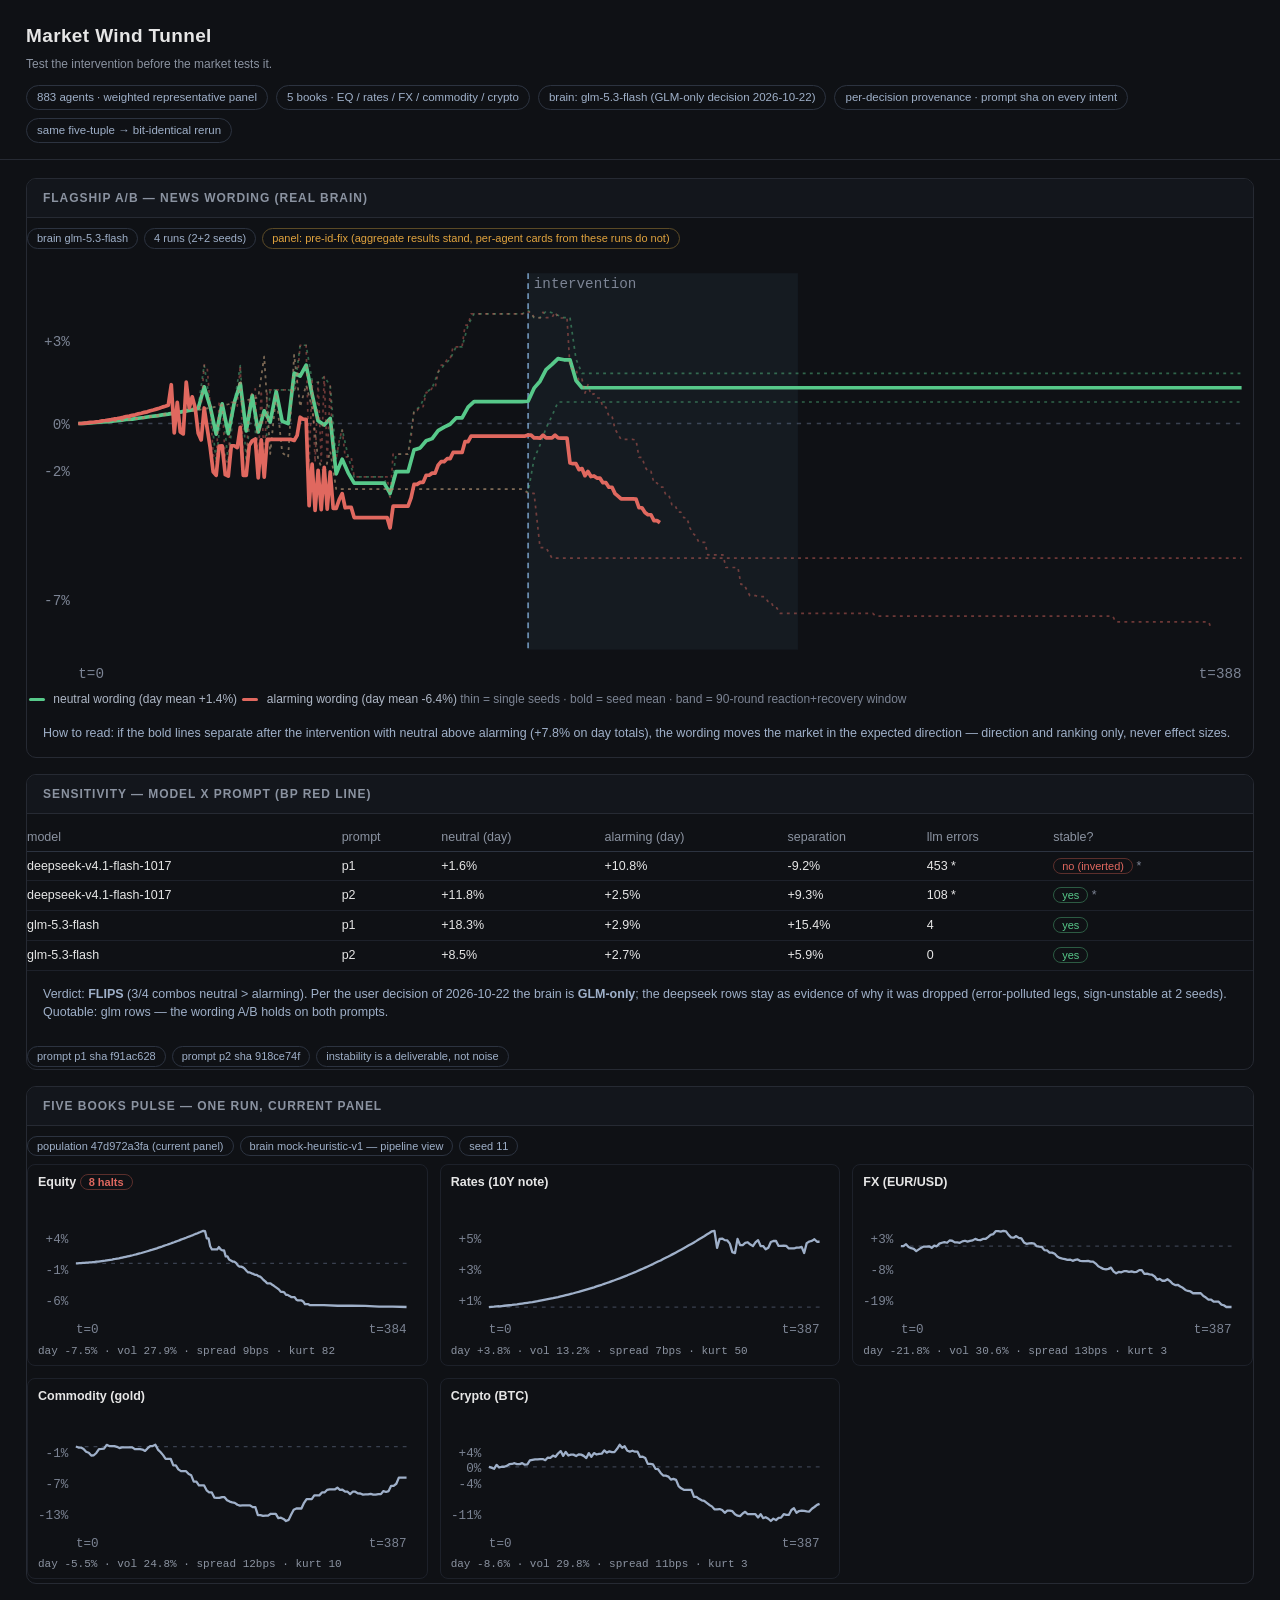
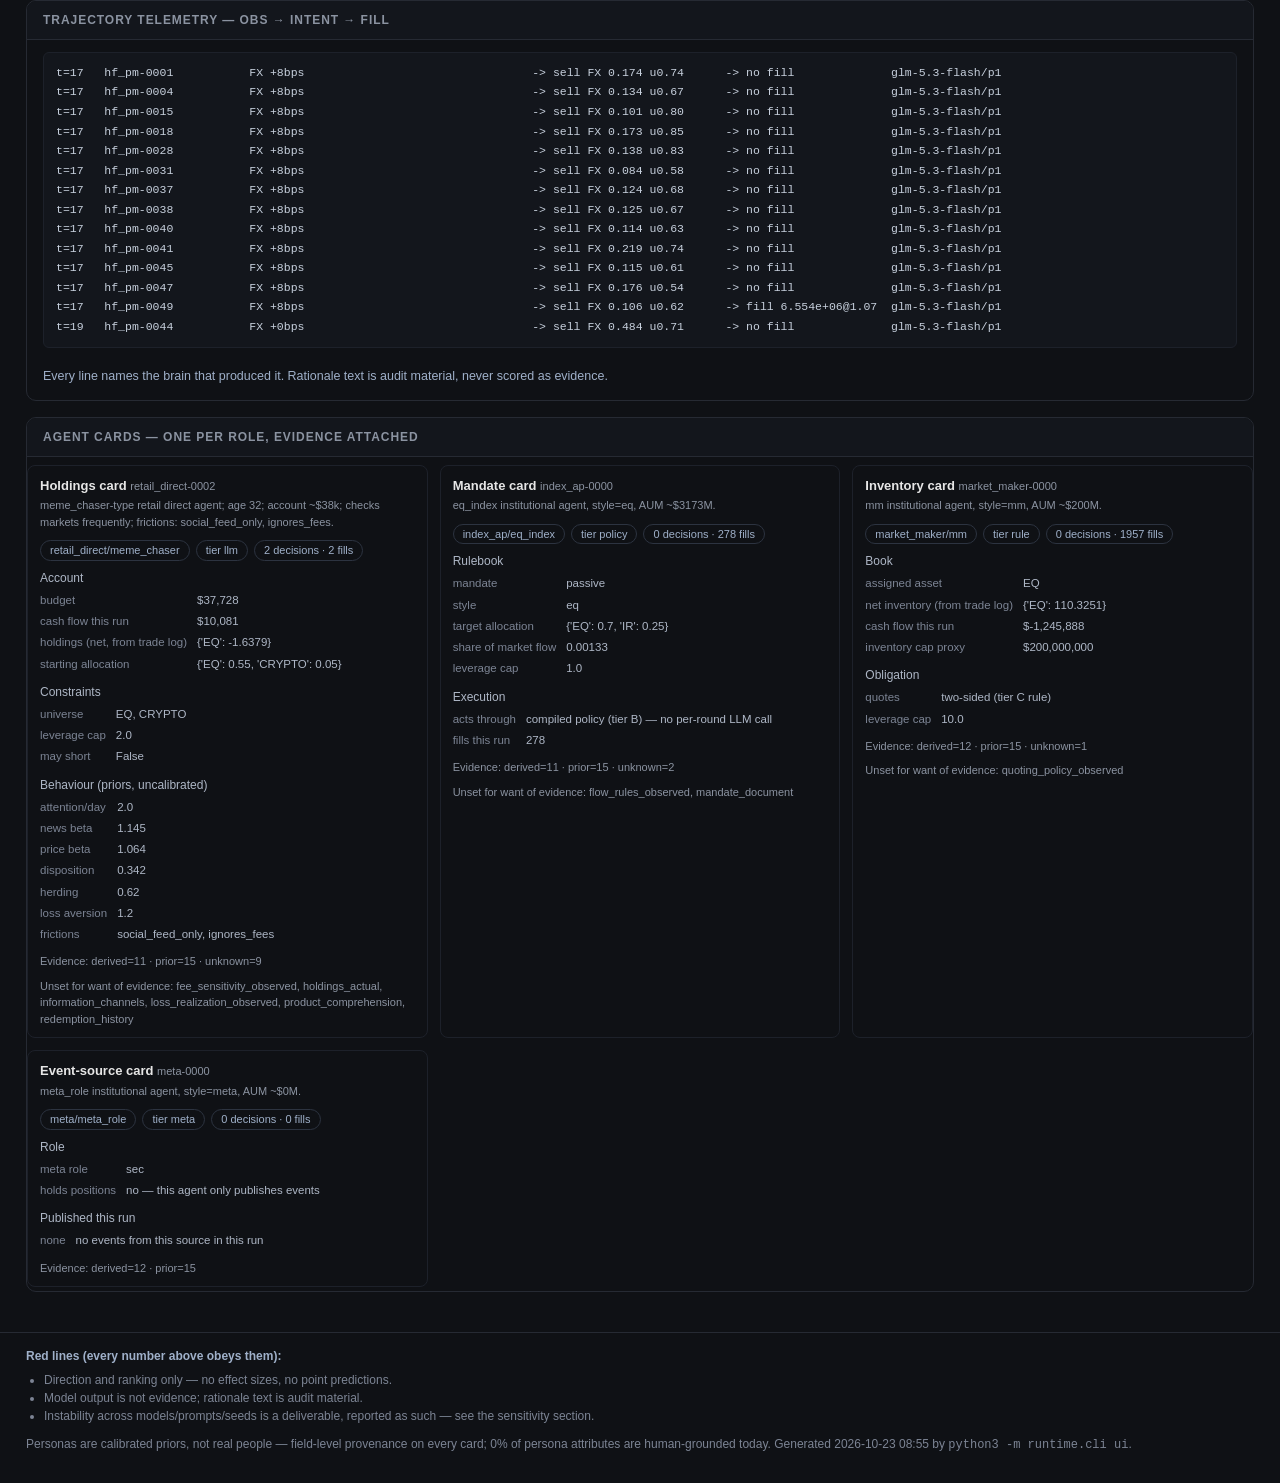
==== docs/dashboard.html @ 314b4c22 "Cross-run dashboard: the product view as one static page - runtime/ui.py + cli ui / make ui -> docs/" ====
<!doctype html><html lang="en"><head><meta charset="utf-8">
<meta name="viewport" content="width=device-width,initial-scale=1">
<title>Market Wind Tunnel — dashboard</title><style>
:root { color-scheme: dark; }
body { margin:0; background:#0f1115; color:#e6e6e6;
  font:14px/1.5 -apple-system,"Segoe UI",sans-serif; }
header { padding:22px 26px 16px; border-bottom:1px solid #262a33; }
h1 { margin:0; font-size:19px; letter-spacing:.02em; }
.tag { color:#8b93a1; font-size:12px; margin-top:4px; }
.strip { display:flex; flex-wrap:wrap; gap:8px; margin-top:12px; }
.strip span { border:1px solid #2c3340; border-radius:99px; padding:3px 10px;
  font-size:11.5px; color:#9fb0c9; }
main { padding:18px 26px 40px; display:grid; gap:16px; }
section { border:1px solid #262a33; border-radius:10px; overflow:hidden; }
section > h2 { margin:0; padding:10px 16px; font-size:12px; letter-spacing:.08em;
  text-transform:uppercase; color:#8b93a1; border-bottom:1px solid #262a33;
  background:#13161c; }
section > *:not(h2) { margin-left:16px; margin-right:16px; }
.chart { width:100%; height:auto; display:block; margin:10px 0 4px; }
.tick { font:10px ui-monospace,Menlo,monospace; fill:#7c8494; }
.empty { padding:16px; color:#8b93a1; }
.legend { font-size:12px; color:#aeb7c6; margin:4px 0 8px; }
.legend i { display:inline-block; width:16px; height:3px;
  vertical-align:middle; margin:0 5px 2px 2px; border-radius:2px; }
.mut, .legend .mut { color:#7c8494; }
.read { font-size:12.5px; color:#9fb0c9; padding:8px 0 14px; }
.read.warn, .warn { color:#e0a33e; }
pre { overflow-x:auto; font:11.5px/1.7 ui-monospace,Menlo,monospace;
  color:#c7d0dd; background:#13161c; border:1px solid #1d212a;
  border-radius:6px; padding:10px 12px; }
table.grid { border-collapse:collapse; width:100%; font-size:12.5px;
  margin:10px 0 6px; }
table.grid th { text-align:left; color:#8b93a1; font-weight:500;
  border-bottom:1px solid #2c3340; padding:4px 10px 4px 0; }
table.grid td { padding:5px 10px 5px 0; border-bottom:1px solid #1d212a; }
.pill { border-radius:99px; padding:1px 8px; font-size:11px;
  border:1px solid; }
.pill.ok { color:#57c98a; border-color:#2c5b43; }
.pill.bad { color:#e0685f; border-color:#5b2f2c; }
.chips { display:flex; flex-wrap:wrap; gap:6px; margin:10px 0 2px; }
.chip { border:1px solid #2c3340; border-radius:99px; padding:1px 9px;
  font-size:11px; color:#9fb0c9; }
.chip.warn { color:#e0a33e; border-color:#5b4a26; }
.smalls { display:grid; grid-template-columns:repeat(auto-fit,minmax(300px,1fr));
  gap:12px; margin:8px 0 4px; }
.small { border:1px solid #1d212a; border-radius:8px; padding:8px 10px; }
.small h3 { margin:0 0 2px; font-size:12.5px; }
.stats { font:11px ui-monospace,Menlo,monospace; color:#8b93a1; margin-top:4px; }
.cards { display:grid; grid-template-columns:repeat(auto-fit,minmax(330px,1fr));
  gap:12px; margin:8px 0 4px; }
.card { border:1px solid #1d212a; border-radius:8px; padding:10px 12px; }
.card h3 { margin:0; font-size:13px; }
.card .id { color:#8b93a1; font-size:11px; font-weight:400; margin:2px 0 6px; }
.cs { font-size:12px; margin-top:8px; color:#aeb7c6; }
.cs table { border-collapse:collapse; margin-top:3px; }
.cs td { padding:2px 10px 2px 0; font-size:11.5px; }
.cs td.k { color:#7c8494; white-space:nowrap; }
.ev { font-size:11px; color:#8b93a1; margin-top:8px; }
footer { padding:14px 26px 28px; border-top:1px solid #262a33;
  color:#7c8494; font-size:12px; }
footer b { color:#9fb0c9; }
footer ul { margin:6px 0 10px; padding-left:18px; }
</style></head><body>
<header>
<h1>Market Wind Tunnel</h1>
<div class="tag">Test the intervention before the market tests it.</div>
<div class="strip">
<span>883 agents · weighted representative panel</span>
<span>5 books · EQ / rates / FX / commodity / crypto</span>
<span>brain: glm-5.3-flash (GLM-only decision 2026-10-22)</span>
<span>per-decision provenance · prompt sha on every intent</span>
<span>same five-tuple → bit-identical rerun</span>
</div>
</header>
<main><section><h2>Flagship A/B — news wording (real brain)</h2><div class='chips'><span class='chip'>brain glm-5.3-flash</span><span class='chip'>4 runs (2+2 seeds)</span><span class='chip warn'>panel: pre-id-fix (aggregate results stand, per-agent cards from these runs do not)</span></div><svg viewBox='0 0 860 300' class='chart' role='img'><text x='30' y='243.0' class='tick' text-anchor='end'>-7%</text><text x='30' y='152.0' class='tick' text-anchor='end'>-2%</text><text x='30' y='61.0' class='tick' text-anchor='end'>+3%</text><line x1='36' y1='115.4' x2='852' y2='115.4' stroke='#3a4150' stroke-dasharray='3 4'/><text x='30' y='119.4' class='tick' text-anchor='end'>0%</text><text x='36' y='294' class='tick'>t=0</text><text x='852' y='294' class='tick' text-anchor='end'>t=388</text><rect x='351.5' y='10' width='189.3' height='264' fill='#5b8bb0' opacity='0.08'/><line x1='351.5' y1='10' x2='351.5' y2='274' stroke='#7fa8d0' stroke-dasharray='4 3'/><text x='355.5' y='20' class='tick'>intervention</text><polyline points='36.0,115.4 40.2,115.3 44.4,114.9 48.6,114.7 52.8,114.2 57.0,114.0 61.2,113.4 65.4,113.1 69.6,112.4 73.9,112.0 78.1,111.3 82.3,110.9 86.5,110.1 90.7,109.6 94.9,108.8 99.1,108.2 103.3,107.3 107.5,106.6 111.7,105.6 115.9,104.9 120.1,103.9 124.3,74.3 128.5,102.9 132.7,142.1 136.9,100.6 141.2,143.1 145.4,100.5 149.6,74.8 153.8,142.2 158.0,93.4 162.2,145.5 166.4,144.6 170.6,91.8 174.8,91.8 179.0,91.8 183.2,91.8 187.4,93.1 191.6,60.5 195.8,60.5 200.0,85.3 204.2,86.6 208.5,82.5 212.7,88.9 216.9,140.0 221.1,119.4 225.3,138.6 229.5,152.9 233.7,152.9 237.9,152.9 242.1,152.9 246.3,152.9 250.5,152.9 254.7,167.3 258.9,136.9 263.1,136.9 267.3,136.9 271.5,106.3 275.8,103.6 280.0,93.6 284.2,90.5 288.4,79.4 292.6,74.4 296.8,70.3 301.0,61.6 305.2,61.6 309.4,46.4 313.6,38.5 317.8,38.5 322.0,38.5 326.2,38.5 330.4,38.5 334.6,38.5 338.8,38.5 343.1,38.5 347.3,38.5 351.5,35.9 355.7,41.1 359.9,41.1 364.1,36.6 368.3,37.7 372.5,39.5 376.7,41.1 380.9,41.1 385.1,70.1 389.3,80.2 393.5,80.2 397.7,80.2 401.9,80.2 406.1,80.2 410.4,80.2 414.6,80.2 418.8,80.2 423.0,80.2 427.2,80.2 431.4,80.2 435.6,80.2 439.8,80.2 444.0,80.2 448.2,80.2 452.4,80.2 456.6,80.2 460.8,80.2 465.0,80.2 469.2,80.2 473.4,80.2 477.6,80.2 481.9,80.2 486.1,80.2 490.3,80.2 494.5,80.2 498.7,80.2 502.9,80.2 507.1,80.2 511.3,80.2 515.5,80.2 519.7,80.2 523.9,80.2 528.1,80.2 532.3,80.2 536.5,80.2 540.7,80.2 544.9,80.2 549.2,80.2 553.4,80.2 557.6,80.2 561.8,80.2 566.0,80.2 570.2,80.2 574.4,80.2 578.6,80.2 582.8,80.2 587.0,80.2 591.2,80.2 595.4,80.2 599.6,80.2 603.8,80.2 608.0,80.2 612.2,80.2 616.5,80.2 620.7,80.2 624.9,80.2 629.1,80.2 633.3,80.2 637.5,80.2 641.7,80.2 645.9,80.2 650.1,80.2 654.3,80.2 658.5,80.2 662.7,80.2 666.9,80.2 671.1,80.2 675.3,80.2 679.5,80.2 683.8,80.2 688.0,80.2 692.2,80.2 696.4,80.2 700.6,80.2 704.8,80.2 709.0,80.2 713.2,80.2 717.4,80.2 721.6,80.2 725.8,80.2 730.0,80.2 734.2,80.2 738.4,80.2 742.6,80.2 746.8,80.2 751.1,80.2 755.3,80.2 759.5,80.2 763.7,80.2 767.9,80.2 772.1,80.2 776.3,80.2 780.5,80.2 784.7,80.2 788.9,80.2 793.1,80.2 797.3,80.2 801.5,80.2 805.7,80.2 809.9,80.2 814.1,80.2 818.4,80.2 822.6,80.2 826.8,80.2 831.0,80.2 835.2,80.2 839.4,80.2 843.6,80.2 847.8,80.2 852.0,80.2' fill='none' stroke='#57c98a' stroke-width='1.2' stroke-dasharray='2 3' stroke-linejoin='round' opacity='0.45'/><polyline points='36.0,115.4 40.2,115.3 44.4,115.0 48.6,114.8 52.8,114.4 57.0,114.1 61.2,113.7 65.4,113.4 69.6,112.9 73.9,112.6 78.1,112.0 82.3,111.6 86.5,111.0 90.7,110.5 94.9,109.8 99.1,109.4 103.3,108.6 107.5,108.1 111.7,107.3 115.9,106.7 120.1,105.9 124.3,105.2 128.5,104.3 132.7,103.6 136.9,102.7 141.2,101.9 145.4,100.9 149.6,100.1 153.8,99.1 158.0,98.2 162.2,97.1 166.4,68.4 170.6,136.8 174.8,94.4 179.0,135.9 183.2,139.1 187.4,67.2 191.6,103.7 195.8,88.4 200.0,104.5 204.2,140.5 208.5,150.6 212.7,134.8 216.9,161.5 221.1,161.5 225.3,161.5 229.5,161.5 233.7,161.5 237.9,161.5 242.1,161.5 246.3,161.5 250.5,161.5 254.7,161.5 258.9,161.5 263.1,161.5 267.3,161.5 271.5,161.5 275.8,161.5 280.0,161.5 284.2,161.5 288.4,161.5 292.6,161.5 296.8,161.5 301.0,161.5 305.2,161.5 309.4,161.5 313.6,161.5 317.8,161.5 322.0,161.5 326.2,161.5 330.4,161.5 334.6,161.5 338.8,161.5 343.1,161.5 347.3,161.5 351.5,163.6 355.7,140.2 359.9,130.4 364.1,118.6 368.3,110.0 372.5,100.3 376.7,100.3 380.9,100.3 385.1,100.3 389.3,100.3 393.5,100.3 397.7,100.3 401.9,100.3 406.1,100.3 410.4,100.3 414.6,100.3 418.8,100.3 423.0,100.3 427.2,100.3 431.4,100.3 435.6,100.3 439.8,100.3 444.0,100.3 448.2,100.3 452.4,100.3 456.6,100.3 460.8,100.3 465.0,100.3 469.2,100.3 473.4,100.3 477.6,100.3 481.9,100.3 486.1,100.3 490.3,100.3 494.5,100.3 498.7,100.3 502.9,100.3 507.1,100.3 511.3,100.3 515.5,100.3 519.7,100.3 523.9,100.3 528.1,100.3 532.3,100.3 536.5,100.3 540.7,100.3 544.9,100.3 549.2,100.3 553.4,100.3 557.6,100.3 561.8,100.3 566.0,100.3 570.2,100.3 574.4,100.3 578.6,100.3 582.8,100.3 587.0,100.3 591.2,100.3 595.4,100.3 599.6,100.3 603.8,100.3 608.0,100.3 612.2,100.3 616.5,100.3 620.7,100.3 624.9,100.3 629.1,100.3 633.3,100.3 637.5,100.3 641.7,100.3 645.9,100.3 650.1,100.3 654.3,100.3 658.5,100.3 662.7,100.3 666.9,100.3 671.1,100.3 675.3,100.3 679.5,100.3 683.8,100.3 688.0,100.3 692.2,100.3 696.4,100.3 700.6,100.3 704.8,100.3 709.0,100.3 713.2,100.3 717.4,100.3 721.6,100.3 725.8,100.3 730.0,100.3 734.2,100.3 738.4,100.3 742.6,100.3 746.8,100.3 751.1,100.3 755.3,100.3 759.5,100.3 763.7,100.3 767.9,100.3 772.1,100.3 776.3,100.3 780.5,100.3 784.7,100.3 788.9,100.3 793.1,100.3 797.3,100.3 801.5,100.3 805.7,100.3 809.9,100.3 814.1,100.3 818.4,100.3 822.6,100.3 826.8,100.3 831.0,100.3 835.2,100.3 839.4,100.3 843.6,100.3 847.8,100.3 852.0,100.3' fill='none' stroke='#57c98a' stroke-width='1.2' stroke-dasharray='2 3' stroke-linejoin='round' opacity='0.45'/><polyline points='36.0,115.4 40.2,115.3 44.4,114.9 48.6,114.7 52.8,114.3 57.0,114.1 61.2,113.5 65.4,113.2 69.6,112.6 73.9,112.3 78.1,111.7 82.3,111.2 86.5,110.5 90.7,110.1 94.9,109.3 99.1,108.8 103.3,107.9 107.5,107.4 111.7,106.5 115.9,105.8 120.1,104.9 124.3,89.7 128.5,103.6 132.7,122.9 136.9,101.6 141.2,122.5 145.4,100.7 149.6,87.4 153.8,120.6 158.0,95.8 162.2,121.3 166.4,106.5 170.6,114.3 174.8,93.1 179.0,113.8 183.2,115.5 187.4,80.1 191.6,82.1 195.8,74.5 200.0,94.9 204.2,113.5 208.5,116.5 212.7,111.8 216.9,150.7 221.1,140.4 225.3,150.0 229.5,157.2 233.7,157.2 237.9,157.2 242.1,157.2 246.3,157.2 250.5,157.2 254.7,164.4 258.9,149.2 263.1,149.2 267.3,149.2 271.5,133.9 275.8,132.5 280.0,127.5 284.2,126.0 288.4,120.4 292.6,117.9 296.8,115.9 301.0,111.5 305.2,111.5 309.4,103.9 313.6,100.0 317.8,100.0 322.0,100.0 326.2,100.0 330.4,100.0 334.6,100.0 338.8,100.0 343.1,100.0 347.3,100.0 351.5,99.8 355.7,90.6 359.9,85.7 364.1,77.6 368.3,73.9 372.5,69.9 376.7,70.7 380.9,70.7 385.1,85.2 389.3,90.3 393.5,90.3 397.7,90.3 401.9,90.3 406.1,90.3 410.4,90.3 414.6,90.3 418.8,90.3 423.0,90.3 427.2,90.3 431.4,90.3 435.6,90.3 439.8,90.3 444.0,90.3 448.2,90.3 452.4,90.3 456.6,90.3 460.8,90.3 465.0,90.3 469.2,90.3 473.4,90.3 477.6,90.3 481.9,90.3 486.1,90.3 490.3,90.3 494.5,90.3 498.7,90.3 502.9,90.3 507.1,90.3 511.3,90.3 515.5,90.3 519.7,90.3 523.9,90.3 528.1,90.3 532.3,90.3 536.5,90.3 540.7,90.3 544.9,90.3 549.2,90.3 553.4,90.3 557.6,90.3 561.8,90.3 566.0,90.3 570.2,90.3 574.4,90.3 578.6,90.3 582.8,90.3 587.0,90.3 591.2,90.3 595.4,90.3 599.6,90.3 603.8,90.3 608.0,90.3 612.2,90.3 616.5,90.3 620.7,90.3 624.9,90.3 629.1,90.3 633.3,90.3 637.5,90.3 641.7,90.3 645.9,90.3 650.1,90.3 654.3,90.3 658.5,90.3 662.7,90.3 666.9,90.3 671.1,90.3 675.3,90.3 679.5,90.3 683.8,90.3 688.0,90.3 692.2,90.3 696.4,90.3 700.6,90.3 704.8,90.3 709.0,90.3 713.2,90.3 717.4,90.3 721.6,90.3 725.8,90.3 730.0,90.3 734.2,90.3 738.4,90.3 742.6,90.3 746.8,90.3 751.1,90.3 755.3,90.3 759.5,90.3 763.7,90.3 767.9,90.3 772.1,90.3 776.3,90.3 780.5,90.3 784.7,90.3 788.9,90.3 793.1,90.3 797.3,90.3 801.5,90.3 805.7,90.3 809.9,90.3 814.1,90.3 818.4,90.3 822.6,90.3 826.8,90.3 831.0,90.3 835.2,90.3 839.4,90.3 843.6,90.3 847.8,90.3 852.0,90.3' fill='none' stroke='#57c98a' stroke-width='2.6' stroke-linejoin='round' opacity='1.0'/><polyline points='36.0,115.4 38.1,115.4 40.2,115.3 42.3,115.3 44.4,114.9 46.5,114.8 48.6,114.7 50.7,114.6 52.8,114.2 54.9,114.1 57.0,114.0 59.1,113.8 61.2,113.4 63.3,113.2 65.4,113.1 67.5,112.9 69.6,112.4 71.8,112.2 73.9,112.0 76.0,111.9 78.1,111.3 80.2,111.1 82.3,110.9 84.4,110.7 86.5,110.1 88.6,109.9 90.7,109.6 92.8,109.3 94.9,108.8 97.0,108.5 99.1,108.2 101.2,107.9 103.3,107.3 105.4,106.9 107.5,106.6 109.6,106.3 111.7,105.6 113.8,105.3 115.9,104.9 118.0,104.6 120.1,103.9 122.2,103.2 124.3,74.3 126.4,76.1 128.5,102.9 130.6,137.2 132.7,142.1 134.8,101.0 136.9,100.6 139.1,141.2 141.2,143.1 143.3,100.5 145.4,100.5 147.5,103.1 149.6,74.8 151.7,142.2 153.8,142.2 155.9,100.4 158.0,93.4 160.1,91.1 162.2,145.5 164.3,92.2 166.4,144.6 168.5,91.8 170.6,91.8 172.7,91.8 174.8,91.8 176.9,91.8 179.0,91.8 181.1,91.8 183.2,91.8 185.3,91.8 187.4,93.1 189.5,86.0 191.6,60.5 193.7,60.5 195.8,60.5 197.9,143.7 200.0,85.3 202.1,142.7 204.2,86.6 206.4,141.8 208.5,82.5 210.6,140.9 212.7,88.9 214.8,140.0 216.9,140.0 219.0,127.6 221.1,119.4 223.2,139.1 225.3,138.6 227.4,138.6 229.5,152.9 231.6,152.9 233.7,152.9 235.8,152.9 237.9,152.9 240.0,152.9 242.1,152.9 244.2,152.9 246.3,152.9 248.4,152.9 250.5,152.9 252.6,152.9 254.7,167.3 256.8,136.9 258.9,136.9 261.0,136.9 263.1,136.9 265.2,136.9 267.3,136.9 269.4,125.3 271.5,106.3 273.6,106.3 275.8,103.6 277.9,103.6 280.0,93.6 282.1,93.6 284.2,90.5 286.3,90.5 288.4,79.4 290.5,74.4 292.6,74.4 294.7,70.3 296.8,70.3 298.9,61.6 301.0,61.6 303.1,61.6 305.2,61.6 307.3,46.4 309.4,46.4 311.5,38.5 313.6,38.5 315.7,38.5 317.8,38.5 319.9,38.5 322.0,38.5 324.1,38.5 326.2,38.5 328.3,38.5 330.4,38.5 332.5,38.5 334.6,38.5 336.7,38.5 338.8,38.5 340.9,38.5 343.1,38.5 345.2,38.5 347.3,38.5 349.4,38.5 351.5,37.2 353.6,37.2 355.7,41.1 357.8,41.1 359.9,41.4 362.0,37.3 364.1,41.1 366.2,41.1 368.3,41.1 370.4,37.3 372.5,41.1 374.6,41.4 376.7,41.4 378.8,41.4 380.9,76.3 383.0,77.3 385.1,77.3 387.2,85.8 389.3,84.2 391.4,94.1 393.5,88.2 395.6,95.3 397.7,94.5 399.8,97.5 401.9,97.5 404.0,103.9 406.1,103.9 408.2,110.3 410.4,110.3 412.5,119.3 414.6,123.0 416.7,126.6 418.8,126.6 420.9,126.6 423.0,126.6 425.1,126.6 427.2,127.0 429.3,139.1 431.4,139.1 433.5,145.8 435.6,149.0 437.7,149.0 439.8,157.1 441.9,157.1 444.0,160.0 446.1,160.0 448.2,165.8 450.3,165.8 452.4,172.4 454.5,172.4 456.6,177.6 458.7,177.6 460.8,181.5 462.9,181.5 465.0,188.6 467.1,192.4 469.2,194.4 471.3,198.8 473.4,198.8 475.5,198.8 477.6,207.6 479.8,207.6 481.9,207.6 484.0,207.6 486.1,207.6 488.2,207.6 490.3,216.4 492.4,216.4 494.5,216.4 496.6,216.4 498.7,216.4 500.8,228.2 502.9,228.2 505.0,232.3 507.1,236.2 509.2,236.2 511.3,236.2 513.4,236.9 515.5,236.9 517.6,236.9 519.7,240.2 521.8,240.2 523.9,244.7 526.0,244.7 528.1,248.6 559.7,248.6 561.8,248.6 593.3,248.6 595.4,250.5 627.0,250.5 629.1,250.5 660.6,250.5 662.7,250.5 694.3,250.5 696.4,250.5 727.9,250.5 730.0,250.5 761.6,250.5 763.7,254.6 795.2,254.6 797.3,254.6 828.9,254.6 831.0,260.1' fill='none' stroke='#e0685f' stroke-width='1.2' stroke-dasharray='2 3' stroke-linejoin='round' opacity='0.45'/><polyline points='36.0,115.4 40.2,115.3 44.4,115.0 48.6,114.8 52.8,114.4 57.0,114.1 61.2,113.7 65.4,113.4 69.6,112.9 73.9,112.6 78.1,112.0 82.3,111.6 86.5,111.0 90.7,110.5 94.9,109.8 99.1,109.4 103.3,108.6 107.5,108.1 111.7,107.3 115.9,106.7 120.1,105.9 124.3,105.2 128.5,104.3 132.7,103.6 136.9,102.7 141.2,101.9 145.4,100.9 149.6,100.1 153.8,99.1 158.0,98.2 162.2,97.1 166.4,68.4 170.6,136.8 174.8,94.4 179.0,135.9 183.2,139.1 187.4,67.2 191.6,103.7 195.8,88.4 200.0,104.5 204.2,140.5 208.5,150.6 212.7,134.8 216.9,161.5 221.1,161.5 225.3,161.5 229.5,161.5 233.7,161.5 237.9,161.5 242.1,161.5 246.3,161.5 250.5,161.5 254.7,161.5 258.9,161.5 263.1,161.5 267.3,161.5 271.5,161.5 275.8,161.5 280.0,161.5 284.2,161.5 288.4,161.5 292.6,161.5 296.8,161.5 301.0,161.5 305.2,161.5 309.4,161.5 313.6,161.5 317.8,161.5 322.0,161.5 326.2,161.5 330.4,161.5 334.6,161.5 338.8,161.5 343.1,161.5 347.3,161.5 351.5,164.2 355.7,164.4 359.9,202.5 364.1,202.5 368.3,209.9 372.5,209.9 376.7,209.9 380.9,209.9 385.1,209.9 389.3,209.9 393.5,209.9 397.7,209.9 401.9,209.9 406.1,209.9 410.4,209.9 414.6,209.9 418.8,209.9 423.0,209.9 427.2,209.9 431.4,209.9 435.6,209.9 439.8,209.9 444.0,209.9 448.2,209.9 452.4,209.9 456.6,209.9 460.8,209.9 465.0,209.9 469.2,209.9 473.4,209.9 477.6,209.9 481.9,209.9 486.1,209.9 490.3,209.9 494.5,209.9 498.7,209.9 502.9,209.9 507.1,209.9 511.3,209.9 515.5,209.9 519.7,209.9 523.9,209.9 528.1,209.9 532.3,209.9 536.5,209.9 540.7,209.9 544.9,209.9 549.2,209.9 553.4,209.9 557.6,209.9 561.8,209.9 566.0,209.9 570.2,209.9 574.4,209.9 578.6,209.9 582.8,209.9 587.0,209.9 591.2,209.9 595.4,209.9 599.6,209.9 603.8,209.9 608.0,209.9 612.2,209.9 616.5,209.9 620.7,209.9 624.9,209.9 629.1,209.9 633.3,209.9 637.5,209.9 641.7,209.9 645.9,209.9 650.1,209.9 654.3,209.9 658.5,209.9 662.7,209.9 666.9,209.9 671.1,209.9 675.3,209.9 679.5,209.9 683.8,209.9 688.0,209.9 692.2,209.9 696.4,209.9 700.6,209.9 704.8,209.9 709.0,209.9 713.2,209.9 717.4,209.9 721.6,209.9 725.8,209.9 730.0,209.9 734.2,209.9 738.4,209.9 742.6,209.9 746.8,209.9 751.1,209.9 755.3,209.9 759.5,209.9 763.7,209.9 767.9,209.9 772.1,209.9 776.3,209.9 780.5,209.9 784.7,209.9 788.9,209.9 793.1,209.9 797.3,209.9 801.5,209.9 805.7,209.9 809.9,209.9 814.1,209.9 818.4,209.9 822.6,209.9 826.8,209.9 831.0,209.9 835.2,209.9 839.4,209.9 843.6,209.9 847.8,209.9 852.0,209.9' fill='none' stroke='#e0685f' stroke-width='1.2' stroke-dasharray='2 3' stroke-linejoin='round' opacity='0.45'/><polyline points='36.0,115.4 38.1,115.4 40.2,115.1 42.3,115.0 44.4,114.6 46.5,114.5 48.6,114.2 50.7,114.0 52.8,113.5 54.9,113.3 57.0,113.0 59.1,112.7 61.2,112.2 63.3,111.9 65.4,111.5 67.5,111.1 69.6,110.5 71.8,110.2 73.9,109.7 76.0,109.3 78.1,108.6 80.2,108.2 82.3,107.6 84.4,107.2 86.5,106.4 88.6,105.9 90.7,105.3 92.8,104.7 94.9,103.9 97.0,103.3 99.1,102.6 101.2,88.2 103.3,122.0 105.4,100.6 107.5,121.3 109.6,122.7 111.7,86.4 113.8,104.5 115.9,96.7 118.0,104.5 120.1,122.2 122.2,126.9 124.3,104.5 126.4,118.8 128.5,132.2 130.6,149.3 132.7,151.8 134.8,131.2 136.9,131.0 139.1,151.3 141.2,152.3 143.3,131.0 145.4,131.0 147.5,132.3 149.6,118.1 151.7,151.8 153.8,151.8 155.9,130.9 158.0,127.5 160.1,126.3 162.2,153.5 164.3,126.9 166.4,153.0 168.5,126.6 170.6,126.6 172.7,126.6 174.8,126.6 176.9,126.6 179.0,126.6 181.1,126.6 183.2,126.6 185.3,126.6 187.4,127.3 189.5,123.7 191.6,111.0 193.7,112.4 195.8,112.4 197.9,173.1 200.0,143.9 202.1,176.3 204.2,148.2 206.4,175.8 208.5,146.2 210.6,175.4 212.7,149.4 214.8,174.9 216.9,174.9 219.0,168.8 221.1,164.6 223.2,174.5 225.3,174.2 227.4,174.2 229.5,181.4 231.6,181.4 233.7,181.4 235.8,181.4 237.9,181.4 240.0,181.4 242.1,181.4 244.2,181.4 246.3,181.4 248.4,181.4 250.5,181.4 252.6,181.4 254.7,188.6 256.8,173.4 258.9,173.4 261.0,173.4 263.1,173.4 265.2,173.4 267.3,173.4 269.4,167.6 271.5,158.1 273.6,158.1 275.8,156.7 277.9,156.7 280.0,151.7 282.1,151.7 284.2,150.2 286.3,150.2 288.4,144.6 290.5,142.1 292.6,142.1 294.7,140.1 296.8,140.1 298.9,135.7 301.0,135.7 303.1,135.7 305.2,135.7 307.3,128.1 309.4,128.1 311.5,124.2 313.6,124.2 315.7,124.2 317.8,124.2 319.9,124.2 322.0,124.2 324.1,124.2 326.2,124.2 328.3,124.2 330.4,124.2 332.5,124.2 334.6,124.2 336.7,124.2 338.8,124.2 340.9,124.2 343.1,124.2 345.2,124.2 347.3,124.2 349.4,124.2 351.5,123.5 353.6,123.5 355.7,125.5 357.8,125.5 359.9,125.6 362.0,123.6 364.1,125.5 366.2,125.5 368.3,125.5 370.4,123.6 372.5,125.5 374.6,125.6 376.7,125.6 378.8,125.6 380.9,143.1 383.0,143.6 385.1,143.6 387.2,147.8 389.3,147.0 391.4,152.0 393.5,149.0 395.6,152.6 397.7,152.2 399.8,153.7 401.9,153.7 404.0,156.9 406.1,156.9 408.2,160.1 410.4,160.1 412.5,164.6 414.6,166.4 416.7,168.2 418.8,168.2 420.9,168.2 423.0,168.2 425.1,168.2 427.2,168.4 429.3,174.5 431.4,174.5 433.5,177.8 435.6,179.4 437.7,179.4 439.8,183.5 441.9,183.5 444.0,184.9' fill='none' stroke='#e0685f' stroke-width='2.6' stroke-linejoin='round' opacity='1.0'/></svg><div class='legend'><span><i style='background:#57c98a'></i> neutral wording (day mean +1.4%)</span> <span><i style='background:#e0685f'></i> alarming wording (day mean -6.4%)</span> <span class='mut'>thin = single seeds · bold = seed mean · band = 90-round reaction+recovery window</span></div><div class='read'>How to read: if the bold lines separate after the intervention with neutral above alarming (+7.8% on day totals), the wording moves the market in the expected direction — direction and ranking only, never effect sizes.</div></section><section><h2>Sensitivity — model x prompt (BP red line)</h2><table class='grid'><tr><th>model</th><th>prompt</th><th>neutral (day)</th><th>alarming (day)</th><th>separation</th><th>llm errors</th><th>stable?</th></tr><tr><td>deepseek-v4.1-flash-1017</td><td>p1</td><td>+1.6%</td><td>+10.8%</td><td>-9.2%</td><td>453 *</td><td class='mut'><span class='pill bad'>no (inverted)</span> *</td></tr><tr><td>deepseek-v4.1-flash-1017</td><td>p2</td><td>+11.8%</td><td>+2.5%</td><td>+9.3%</td><td>108 *</td><td class='mut'><span class='pill ok'>yes</span> *</td></tr><tr><td>glm-5.3-flash</td><td>p1</td><td>+18.3%</td><td>+2.9%</td><td>+15.4%</td><td>4</td><td><span class='pill ok'>yes</span></td></tr><tr><td>glm-5.3-flash</td><td>p2</td><td>+8.5%</td><td>+2.7%</td><td>+5.9%</td><td>0</td><td><span class='pill ok'>yes</span></td></tr></table><div class='read'>Verdict: <b>FLIPS</b> (3/4 combos neutral &gt; alarming). Per the user decision of 2026-10-22 the brain is <b>GLM-only</b>; the deepseek rows stay as evidence of why it was dropped (error-polluted legs, sign-unstable at 2 seeds). Quotable: glm rows — the wording A/B holds on both prompts.</div><div class='chips'><span class='chip'>prompt p1 sha f91ac628</span><span class='chip'>prompt p2 sha 918ce74f</span><span class='chip'>instability is a deliverable, not noise</span></div></section><section><h2>Five books pulse — one run, current panel</h2><div class='chips'><span class='chip'>population 47d972a3fa (current panel)</span><span class='chip'>brain mock-heuristic-v1 — pipeline view</span><span class='chip'>seed 11</span></div><div class='smalls'><div class='small'><h3>Equity <span class='pill bad'>8 halts</span></h3><svg viewBox='0 0 300 110' class='chart' role='img'><text x='24' y='81.5' class='tick' text-anchor='end'>-6%</text><text x='24' y='57.0' class='tick' text-anchor='end'>-1%</text><text x='24' y='32.5' class='tick' text-anchor='end'>+4%</text><line x1='30' y1='48.6' x2='292' y2='48.6' stroke='#3a4150' stroke-dasharray='3 4'/><text x='30' y='104' class='tick'>t=0</text><text x='292' y='104' class='tick' text-anchor='end'>t=384</text><polyline points='30.0,48.6 31.4,48.6 32.7,48.5 34.1,48.5 35.5,48.3 36.8,48.3 38.2,48.1 39.6,48.1 40.9,47.9 42.3,47.8 43.6,47.6 45.0,47.5 46.4,47.3 47.7,47.2 49.1,47.0 50.5,46.8 51.8,46.6 53.2,46.5 54.6,46.2 55.9,46.0 57.3,45.8 58.7,45.6 60.0,45.3 61.4,45.1 62.8,44.8 64.1,44.6 65.5,44.3 66.8,44.0 68.2,43.7 69.6,43.4 70.9,43.1 72.3,42.8 73.7,42.5 75.0,42.2 76.4,41.8 77.8,41.5 79.1,41.1 80.5,40.7 81.9,40.4 83.2,40.0 84.6,39.6 85.9,39.2 87.3,38.8 88.7,38.4 90.0,38.0 91.4,37.5 92.8,37.1 94.1,36.7 95.5,36.2 96.9,35.7 98.2,35.3 99.6,34.8 101.0,34.3 102.3,33.9 103.7,33.4 105.1,32.9 106.4,32.4 107.8,31.9 109.1,31.4 110.5,30.9 111.9,30.4 113.2,29.8 114.6,29.3 116.0,28.8 117.3,28.3 118.7,27.7 120.1,27.2 121.4,26.7 122.8,26.2 124.2,25.6 125.5,25.1 126.9,24.5 128.2,24.0 129.6,23.4 131.0,22.8 132.3,23.0 133.7,28.8 135.1,28.8 136.4,35.1 137.8,37.6 139.2,37.6 140.5,37.6 141.9,37.6 143.3,35.7 144.6,37.4 146.0,38.3 147.4,38.3 148.7,43.1 150.1,43.1 151.4,45.5 152.8,46.3 154.2,47.2 155.5,47.2 156.9,48.2 158.3,50.2 159.6,51.2 161.0,51.2 162.4,51.8 163.7,52.8 165.1,54.5 166.5,55.8 167.8,55.8 169.2,56.5 170.6,57.0 171.9,57.7 173.3,57.7 174.6,58.8 176.0,59.2 177.4,60.4 178.7,61.8 180.1,62.9 181.5,64.4 182.8,64.4 184.2,64.4 185.6,65.6 186.9,66.4 188.3,67.4 189.7,68.4 191.0,69.4 192.4,71.2 193.8,71.2 195.1,71.6 196.5,73.6 197.8,73.6 199.2,74.4 200.6,75.3 201.9,75.3 203.3,75.3 204.7,77.4 206.0,78.0 207.4,78.0 208.8,78.0 210.1,78.8 211.5,81.0 212.9,81.0 214.2,81.0 215.6,81.8 226.5,81.8 237.4,82.2 248.3,82.2 259.2,82.3 270.2,82.9 281.1,82.9 292.0,83.2' fill='none' stroke='#9fb0c9' stroke-width='1.8' stroke-linejoin='round' opacity='1.0'/></svg><div class='stats'>day -7.5% · vol 27.9% · spread 9bps · kurt 82</div></div><div class='small'><h3>Rates (10Y note)</h3><svg viewBox='0 0 300 110' class='chart' role='img'><text x='24' y='81.5' class='tick' text-anchor='end'>+1%</text><text x='24' y='57.0' class='tick' text-anchor='end'>+3%</text><text x='24' y='32.5' class='tick' text-anchor='end'>+5%</text><line x1='30' y1='83.2' x2='292' y2='83.2' stroke='#3a4150' stroke-dasharray='3 4'/><text x='30' y='104' class='tick'>t=0</text><text x='292' y='104' class='tick' text-anchor='end'>t=387</text><polyline points='30.0,83.2 32.0,83.0 34.1,82.9 36.1,82.7 38.1,82.6 40.2,82.4 42.2,82.2 44.2,82.0 46.2,81.8 48.3,81.6 50.3,81.3 52.3,81.1 54.4,80.8 56.4,80.5 58.4,80.2 60.5,79.9 62.5,79.6 64.5,79.3 66.6,78.9 68.6,78.6 70.6,78.2 72.7,77.8 74.7,77.4 76.7,77.0 78.7,76.6 80.8,76.2 82.8,75.7 84.8,75.3 86.9,74.8 88.9,74.3 90.9,73.8 93.0,73.3 95.0,72.8 97.0,72.3 99.1,71.7 101.1,71.2 103.1,70.6 105.1,70.0 107.2,69.4 109.2,68.8 111.2,68.2 113.3,67.6 115.3,66.9 117.3,66.2 119.4,65.6 121.4,64.9 123.4,64.2 125.5,63.5 127.5,62.7 129.5,62.0 131.6,61.2 133.6,60.5 135.6,59.7 137.6,58.9 139.7,58.1 141.7,57.2 143.7,56.4 145.8,55.6 147.8,54.7 149.8,53.8 151.9,52.9 153.9,52.0 155.9,51.1 158.0,50.1 160.0,49.2 162.0,48.2 164.0,47.2 166.1,46.3 168.1,45.2 170.1,44.2 172.2,43.2 174.2,42.1 176.2,41.1 178.3,40.0 180.3,38.9 182.3,37.8 184.4,36.6 186.4,35.5 188.4,34.3 190.4,33.2 192.5,32.0 194.5,30.8 196.5,29.5 198.6,28.3 200.6,27.1 202.6,25.8 204.7,24.5 206.7,23.2 208.7,22.8 210.8,36.4 212.8,29.2 214.8,29.0 216.9,30.2 218.9,30.5 220.9,33.0 222.9,39.7 225.0,40.5 227.0,29.2 229.0,34.1 231.1,34.1 233.1,32.4 235.1,31.9 237.2,33.7 239.2,34.9 241.2,32.0 243.3,30.2 245.3,34.9 247.3,34.9 249.3,37.5 251.4,36.2 253.4,31.7 255.4,30.9 257.5,30.9 259.5,34.8 261.5,34.8 263.6,34.6 265.6,34.8 267.6,36.8 269.7,36.8 271.7,36.8 273.7,36.1 275.8,36.1 277.8,35.6 279.8,40.4 281.8,32.6 283.9,31.3 285.9,30.8 287.9,29.5 290.0,31.5 292.0,31.5' fill='none' stroke='#9fb0c9' stroke-width='1.8' stroke-linejoin='round' opacity='1.0'/></svg><div class='stats'>day +3.8% · vol 13.2% · spread 7bps · kurt 50</div></div><div class='small'><h3>FX (EUR/USD)</h3><svg viewBox='0 0 300 110' class='chart' role='img'><text x='24' y='81.5' class='tick' text-anchor='end'>-19%</text><text x='24' y='57.0' class='tick' text-anchor='end'>-8%</text><text x='24' y='32.5' class='tick' text-anchor='end'>+3%</text><line x1='30' y1='34.9' x2='292' y2='34.9' stroke='#3a4150' stroke-dasharray='3 4'/><text x='30' y='104' class='tick'>t=0</text><text x='292' y='104' class='tick' text-anchor='end'>t=387</text><polyline points='30.0,34.9 32.0,35.0 34.1,33.4 36.1,35.6 38.1,36.6 40.2,37.1 42.2,38.9 44.2,37.5 46.2,36.2 48.3,35.3 50.3,35.3 52.3,35.1 54.4,36.3 56.4,34.5 58.4,35.1 60.5,33.0 62.5,32.3 64.5,31.8 66.6,32.3 68.6,30.5 70.6,30.7 72.7,32.0 74.7,32.0 76.7,32.3 78.7,31.2 80.8,30.7 82.8,31.4 84.8,30.8 86.9,30.4 88.9,29.2 90.9,30.0 93.0,30.2 95.0,29.3 97.0,29.3 99.1,27.8 101.1,26.0 103.1,25.5 105.1,23.1 107.2,23.1 109.2,23.5 111.2,22.8 113.3,23.3 115.3,26.1 117.3,28.0 119.4,28.3 121.4,27.0 123.4,28.4 125.5,28.8 127.5,32.0 129.5,33.1 131.6,32.8 133.6,32.6 135.6,32.9 137.6,35.0 139.7,35.4 141.7,35.6 143.7,38.1 145.8,38.4 147.8,40.1 149.8,40.1 151.9,41.0 153.9,43.2 155.9,44.3 158.0,44.8 160.0,45.2 162.0,45.8 164.0,45.6 166.1,46.6 168.1,45.9 170.1,45.5 172.2,46.7 174.2,46.9 176.2,46.9 178.3,46.6 180.3,47.3 182.3,47.2 184.4,48.8 186.4,50.9 188.4,52.0 190.4,53.0 192.5,53.4 194.5,53.0 196.5,52.0 198.6,55.2 200.6,56.5 202.6,55.4 204.7,55.7 206.7,54.8 208.7,54.8 210.8,55.4 212.8,55.0 214.8,55.5 216.9,55.3 218.9,54.0 220.9,54.0 222.9,56.9 225.0,56.8 227.0,57.4 229.0,57.6 231.1,59.0 233.1,61.6 235.1,60.9 237.2,62.4 239.2,62.4 241.2,61.2 243.3,62.7 245.3,64.8 247.3,65.8 249.3,65.6 251.4,67.0 253.4,68.0 255.4,69.7 257.5,70.5 259.5,70.9 261.5,72.3 263.6,72.3 265.6,72.3 267.6,72.3 269.7,74.5 271.7,75.7 273.7,77.3 275.8,77.3 277.8,79.0 279.8,79.0 281.8,79.0 283.9,81.3 285.9,81.8 287.9,83.2 290.0,83.2 292.0,83.2' fill='none' stroke='#9fb0c9' stroke-width='1.8' stroke-linejoin='round' opacity='1.0'/></svg><div class='stats'>day -21.8% · vol 30.6% · spread 13bps · kurt 3</div></div><div class='small'><h3>Commodity (gold)</h3><svg viewBox='0 0 300 110' class='chart' role='img'><text x='24' y='81.5' class='tick' text-anchor='end'>-13%</text><text x='24' y='57.0' class='tick' text-anchor='end'>-7%</text><text x='24' y='32.5' class='tick' text-anchor='end'>-1%</text><line x1='30' y1='24.2' x2='292' y2='24.2' stroke='#3a4150' stroke-dasharray='3 4'/><text x='30' y='104' class='tick'>t=0</text><text x='292' y='104' class='tick' text-anchor='end'>t=387</text><polyline points='30.0,24.2 32.0,25.0 34.1,25.0 36.1,26.1 38.1,28.3 40.2,29.1 42.2,31.3 44.2,31.1 46.2,29.3 48.3,26.2 50.3,26.1 52.3,25.8 54.4,22.9 56.4,23.8 58.4,23.8 60.5,23.8 62.5,24.4 64.5,25.4 66.6,24.8 68.6,24.8 70.6,24.8 72.7,24.8 74.7,24.8 76.7,26.3 78.7,26.3 80.8,26.3 82.8,26.6 84.8,27.7 86.9,25.5 88.9,23.8 90.9,23.8 93.0,22.8 95.0,26.6 97.0,28.5 99.1,31.0 101.1,33.9 103.1,33.9 105.1,33.9 107.2,39.1 109.2,39.1 111.2,42.3 113.3,43.7 115.3,43.7 117.3,43.7 119.4,46.0 121.4,47.0 123.4,52.0 125.5,52.0 127.5,55.0 129.5,55.0 131.6,55.0 133.6,58.9 135.6,60.5 137.6,60.5 139.7,64.6 141.7,64.9 143.7,64.9 145.8,64.3 147.8,64.3 149.8,66.7 151.9,67.8 153.9,68.4 155.9,68.8 158.0,70.3 160.0,71.0 162.0,70.9 164.0,70.9 166.1,70.9 168.1,70.9 170.1,72.2 172.2,72.2 174.2,78.6 176.2,78.6 178.3,79.2 180.3,79.0 182.3,78.9 184.4,77.5 186.4,77.5 188.4,77.5 190.4,80.9 192.5,80.6 194.5,81.6 196.5,83.2 198.6,82.3 200.6,78.1 202.6,74.3 204.7,73.3 206.7,73.3 208.7,73.3 210.8,68.8 212.8,65.8 214.8,65.8 216.9,65.8 218.9,62.9 220.9,62.9 222.9,62.9 225.0,60.6 227.0,60.6 229.0,58.6 231.1,58.2 233.1,58.2 235.1,58.2 237.2,56.8 239.2,58.5 241.2,58.4 243.3,59.9 245.3,60.0 247.3,61.9 249.3,60.0 251.4,60.0 253.4,61.3 255.4,61.4 257.5,62.3 259.5,62.1 261.5,62.1 263.6,61.7 265.6,62.3 267.6,62.3 269.7,61.9 271.7,61.9 273.7,59.5 275.8,60.2 277.8,59.5 279.8,55.3 281.8,55.3 283.9,53.7 285.9,48.8 287.9,48.8 290.0,48.8 292.0,48.8' fill='none' stroke='#9fb0c9' stroke-width='1.8' stroke-linejoin='round' opacity='1.0'/></svg><div class='stats'>day -5.5% · vol 24.8% · spread 12bps · kurt 10</div></div><div class='small'><h3>Crypto (BTC)</h3><svg viewBox='0 0 300 110' class='chart' role='img'><text x='24' y='81.5' class='tick' text-anchor='end'>-11%</text><text x='24' y='57.0' class='tick' text-anchor='end'>-4%</text><text x='24' y='32.5' class='tick' text-anchor='end'>+4%</text><line x1='30' y1='40.3' x2='292' y2='40.3' stroke='#3a4150' stroke-dasharray='3 4'/><text x='24' y='44.3' class='tick' text-anchor='end'>0%</text><text x='30' y='104' class='tick'>t=0</text><text x='292' y='104' class='tick' text-anchor='end'>t=387</text><polyline points='30.0,40.3 32.0,40.9 34.1,41.8 36.1,38.7 38.1,40.8 40.2,40.2 42.2,40.2 44.2,39.5 46.2,38.2 48.3,38.0 50.3,37.4 52.3,38.1 54.4,38.1 56.4,37.3 58.4,38.6 60.5,38.3 62.5,35.2 64.5,34.7 66.6,34.3 68.6,34.3 70.6,34.1 72.7,34.1 74.7,35.0 76.7,32.9 78.7,33.2 80.8,31.4 82.8,32.3 84.8,29.7 86.9,27.8 88.9,31.6 90.9,28.5 93.0,31.3 95.0,30.6 97.0,30.6 99.1,31.7 101.1,30.5 103.1,30.6 105.1,31.6 107.2,33.3 109.2,29.4 111.2,32.3 113.3,29.4 115.3,30.5 117.3,30.0 119.4,29.9 121.4,27.2 123.4,29.0 125.5,28.0 127.5,28.6 129.5,28.6 131.6,26.0 133.6,22.8 135.6,25.2 137.6,24.0 139.7,27.5 141.7,28.2 143.7,27.5 145.8,28.3 147.8,28.3 149.8,32.4 151.9,32.2 153.9,33.3 155.9,37.9 158.0,37.9 160.0,38.3 162.0,41.8 164.0,42.0 166.1,45.1 168.1,47.2 170.1,47.2 172.2,48.0 174.2,50.4 176.2,49.8 178.3,50.6 180.3,55.5 182.3,57.3 184.4,58.5 186.4,58.5 188.4,58.5 190.4,58.5 192.5,64.0 194.5,64.0 196.5,65.6 198.6,66.8 200.6,67.2 202.6,68.8 204.7,70.5 206.7,71.6 208.7,73.9 210.8,73.9 212.8,73.7 214.8,74.5 216.9,76.7 218.9,75.0 220.9,74.9 222.9,75.4 225.0,77.9 227.0,79.0 229.0,79.3 231.1,77.2 233.1,75.9 235.1,77.8 237.2,77.8 239.2,77.8 241.2,77.8 243.3,80.4 245.3,77.8 247.3,80.9 249.3,80.2 251.4,81.4 253.4,83.2 255.4,81.3 257.5,82.5 259.5,80.8 261.5,80.5 263.6,77.8 265.6,78.4 267.6,78.4 269.7,74.5 271.7,73.1 273.7,76.7 275.8,75.3 277.8,75.0 279.8,75.2 281.8,75.5 283.9,75.7 285.9,73.5 287.9,72.1 290.0,70.4 292.0,69.6' fill='none' stroke='#9fb0c9' stroke-width='1.8' stroke-linejoin='round' opacity='1.0'/></svg><div class='stats'>day -8.6% · vol 29.8% · spread 11bps · kurt 3</div></div></div></section><section><h2>Trajectory telemetry — OBS → INTENT → FILL</h2><pre>t=17   hf_pm-0001           FX +8bps                                 -&gt; sell FX 0.174 u0.74      -&gt; no fill              glm-5.3-flash/p1
t=17   hf_pm-0004           FX +8bps                                 -&gt; sell FX 0.134 u0.67      -&gt; no fill              glm-5.3-flash/p1
t=17   hf_pm-0015           FX +8bps                                 -&gt; sell FX 0.101 u0.80      -&gt; no fill              glm-5.3-flash/p1
t=17   hf_pm-0018           FX +8bps                                 -&gt; sell FX 0.173 u0.85      -&gt; no fill              glm-5.3-flash/p1
t=17   hf_pm-0028           FX +8bps                                 -&gt; sell FX 0.138 u0.83      -&gt; no fill              glm-5.3-flash/p1
t=17   hf_pm-0031           FX +8bps                                 -&gt; sell FX 0.084 u0.58      -&gt; no fill              glm-5.3-flash/p1
t=17   hf_pm-0037           FX +8bps                                 -&gt; sell FX 0.124 u0.68      -&gt; no fill              glm-5.3-flash/p1
t=17   hf_pm-0038           FX +8bps                                 -&gt; sell FX 0.125 u0.67      -&gt; no fill              glm-5.3-flash/p1
t=17   hf_pm-0040           FX +8bps                                 -&gt; sell FX 0.114 u0.63      -&gt; no fill              glm-5.3-flash/p1
t=17   hf_pm-0041           FX +8bps                                 -&gt; sell FX 0.219 u0.74      -&gt; no fill              glm-5.3-flash/p1
t=17   hf_pm-0045           FX +8bps                                 -&gt; sell FX 0.115 u0.61      -&gt; no fill              glm-5.3-flash/p1
t=17   hf_pm-0047           FX +8bps                                 -&gt; sell FX 0.176 u0.54      -&gt; no fill              glm-5.3-flash/p1
t=17   hf_pm-0049           FX +8bps                                 -&gt; sell FX 0.106 u0.62      -&gt; fill 6.554e+06@1.07  glm-5.3-flash/p1
t=19   hf_pm-0044           FX +0bps                                 -&gt; sell FX 0.484 u0.71      -&gt; no fill              glm-5.3-flash/p1</pre><div class='read'>Every line names the brain that produced it. Rationale text is audit material, never scored as evidence.</div></section><section><h2>Agent cards — one per role, evidence attached</h2><div class='cards'><div class='card'><h3>Holdings card <span class='id'>retail_direct-0002</span></h3><p class='id'>meme_chaser-type retail direct agent; age 32; account ~$38k; checks markets frequently; frictions: social_feed_only, ignores_fees.</p><div class='chips'><span class='chip'>retail_direct/meme_chaser</span><span class='chip'>tier llm</span><span class='chip'>2 decisions · 2 fills</span></div><div class='cs'>Account<table><tr><td class='k'>budget</td><td>$37,728</td></tr><tr><td class='k'>cash flow this run</td><td>$10,081</td></tr><tr><td class='k'>holdings (net, from trade log)</td><td>{&#x27;EQ&#x27;: -1.6379}</td></tr><tr><td class='k'>starting allocation</td><td>{&#x27;EQ&#x27;: 0.55, &#x27;CRYPTO&#x27;: 0.05}</td></tr></table></div><div class='cs'>Constraints<table><tr><td class='k'>universe</td><td>EQ, CRYPTO</td></tr><tr><td class='k'>leverage cap</td><td>2.0</td></tr><tr><td class='k'>may short</td><td>False</td></tr></table></div><div class='cs'>Behaviour (priors, uncalibrated)<table><tr><td class='k'>attention/day</td><td>2.0</td></tr><tr><td class='k'>news beta</td><td>1.145</td></tr><tr><td class='k'>price beta</td><td>1.064</td></tr><tr><td class='k'>disposition</td><td>0.342</td></tr><tr><td class='k'>herding</td><td>0.62</td></tr><tr><td class='k'>loss aversion</td><td>1.2</td></tr><tr><td class='k'>frictions</td><td>social_feed_only, ignores_fees</td></tr></table></div><div class='ev'>Evidence: derived=11 · prior=15 · unknown=9</div><div class='ev warn'>Unset for want of evidence: fee_sensitivity_observed, holdings_actual, information_channels, loss_realization_observed, product_comprehension, redemption_history</div></div><div class='card'><h3>Mandate card <span class='id'>index_ap-0000</span></h3><p class='id'>eq_index institutional agent, style=eq, AUM ~$3173M.</p><div class='chips'><span class='chip'>index_ap/eq_index</span><span class='chip'>tier policy</span><span class='chip'>0 decisions · 278 fills</span></div><div class='cs'>Rulebook<table><tr><td class='k'>mandate</td><td>passive</td></tr><tr><td class='k'>style</td><td>eq</td></tr><tr><td class='k'>target allocation</td><td>{&#x27;EQ&#x27;: 0.7, &#x27;IR&#x27;: 0.25}</td></tr><tr><td class='k'>share of market flow</td><td>0.00133</td></tr><tr><td class='k'>leverage cap</td><td>1.0</td></tr></table></div><div class='cs'>Execution<table><tr><td class='k'>acts through</td><td>compiled policy (tier B) — no per-round LLM call</td></tr><tr><td class='k'>fills this run</td><td>278</td></tr></table></div><div class='ev'>Evidence: derived=11 · prior=15 · unknown=2</div><div class='ev warn'>Unset for want of evidence: flow_rules_observed, mandate_document</div></div><div class='card'><h3>Inventory card <span class='id'>market_maker-0000</span></h3><p class='id'>mm institutional agent, style=mm, AUM ~$200M.</p><div class='chips'><span class='chip'>market_maker/mm</span><span class='chip'>tier rule</span><span class='chip'>0 decisions · 1957 fills</span></div><div class='cs'>Book<table><tr><td class='k'>assigned asset</td><td>EQ</td></tr><tr><td class='k'>net inventory (from trade log)</td><td>{&#x27;EQ&#x27;: 110.3251}</td></tr><tr><td class='k'>cash flow this run</td><td>$-1,245,888</td></tr><tr><td class='k'>inventory cap proxy</td><td>$200,000,000</td></tr></table></div><div class='cs'>Obligation<table><tr><td class='k'>quotes</td><td>two-sided (tier C rule)</td></tr><tr><td class='k'>leverage cap</td><td>10.0</td></tr></table></div><div class='ev'>Evidence: derived=12 · prior=15 · unknown=1</div><div class='ev warn'>Unset for want of evidence: quoting_policy_observed</div></div><div class='card'><h3>Event-source card <span class='id'>meta-0000</span></h3><p class='id'>meta_role institutional agent, style=meta, AUM ~$0M.</p><div class='chips'><span class='chip'>meta/meta_role</span><span class='chip'>tier meta</span><span class='chip'>0 decisions · 0 fills</span></div><div class='cs'>Role<table><tr><td class='k'>meta role</td><td>sec</td></tr><tr><td class='k'>holds positions</td><td>no — this agent only publishes events</td></tr></table></div><div class='cs'>Published this run<table><tr><td class='k'>none</td><td>no events from this source in this run</td></tr></table></div><div class='ev'>Evidence: derived=12 · prior=15</div></div></div></section></main>
<footer>
<b>Red lines (every number above obeys them):</b>
<ul>
<li>Direction and ranking only — no effect sizes, no point predictions.</li>
<li>Model output is not evidence; rationale text is audit material.</li>
<li>Instability across models/prompts/seeds is a deliverable, reported
as such — see the sensitivity section.</li>
</ul>
Personas are calibrated priors, not real people — field-level provenance on
every card; 0% of persona attributes are human-grounded today.
Generated 2026-10-23 08:55 by <code>python3 -m runtime.cli ui</code>.
</footer></body></html>
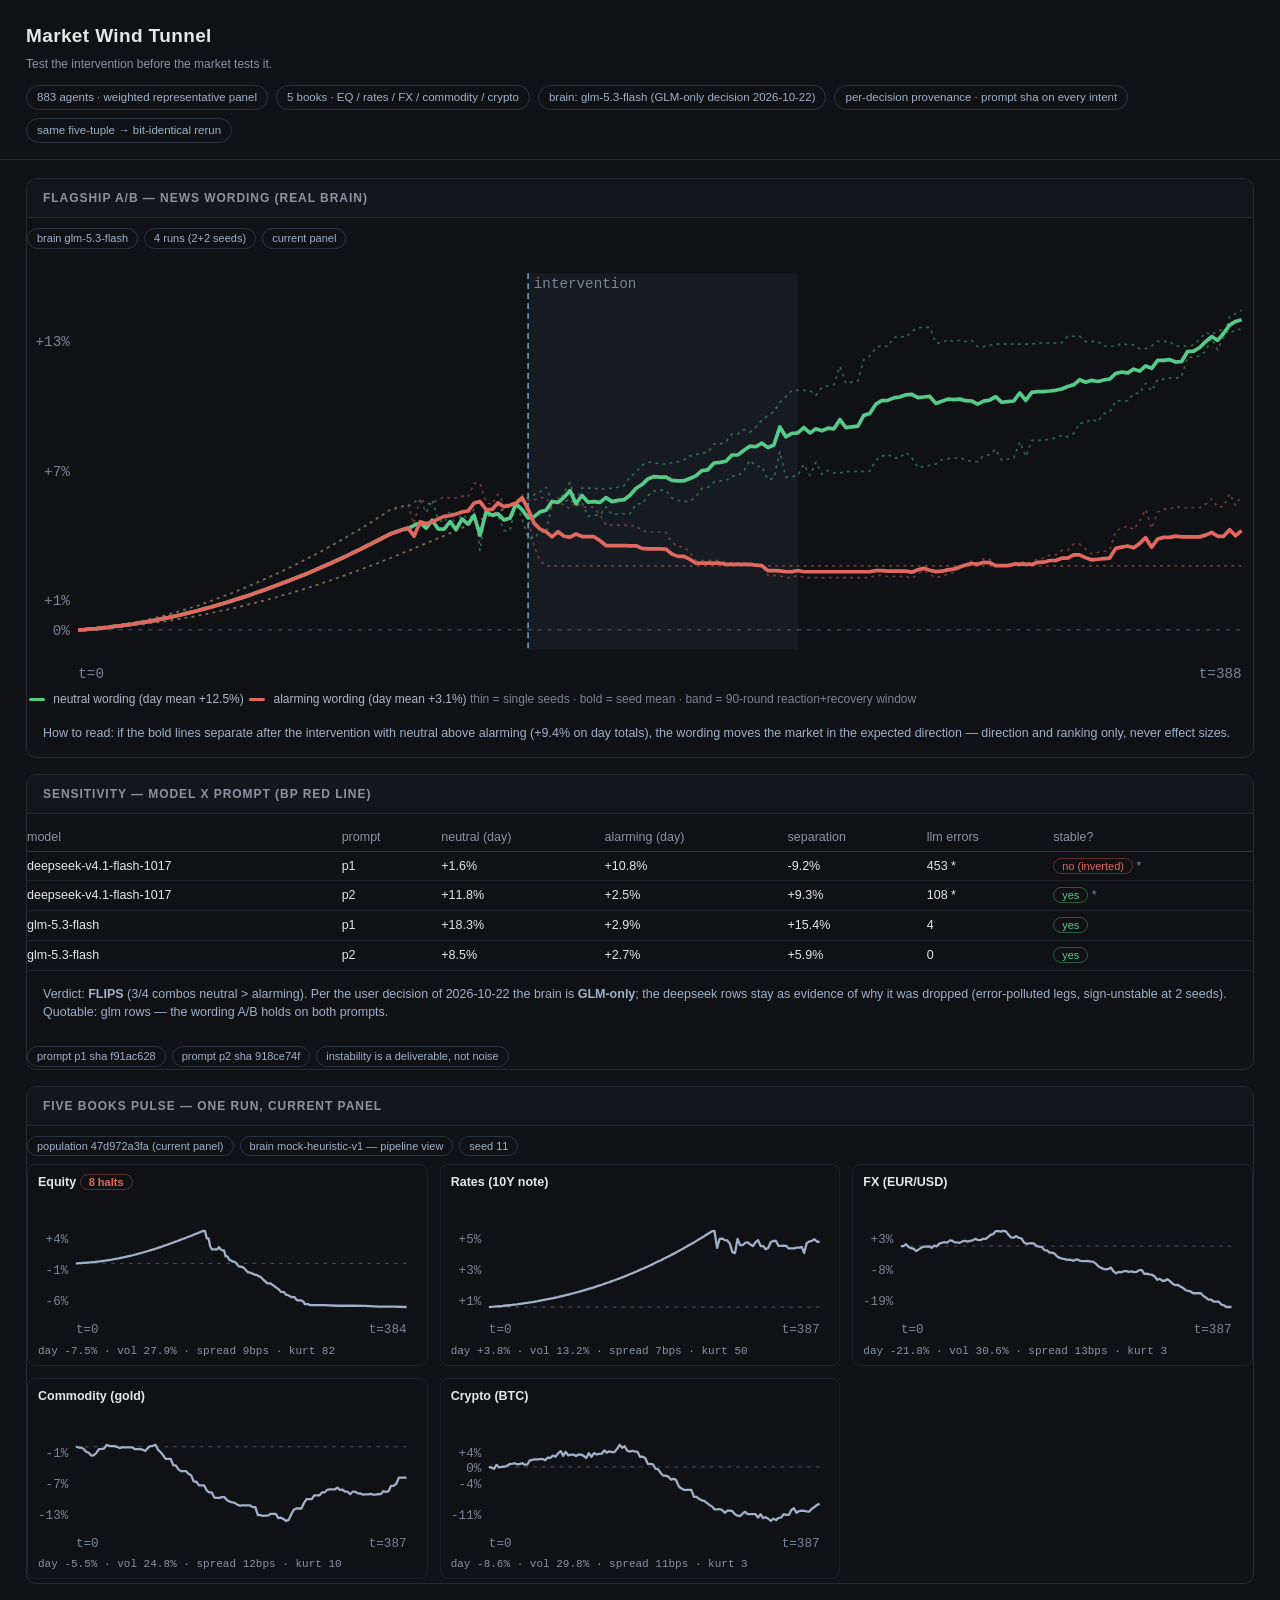
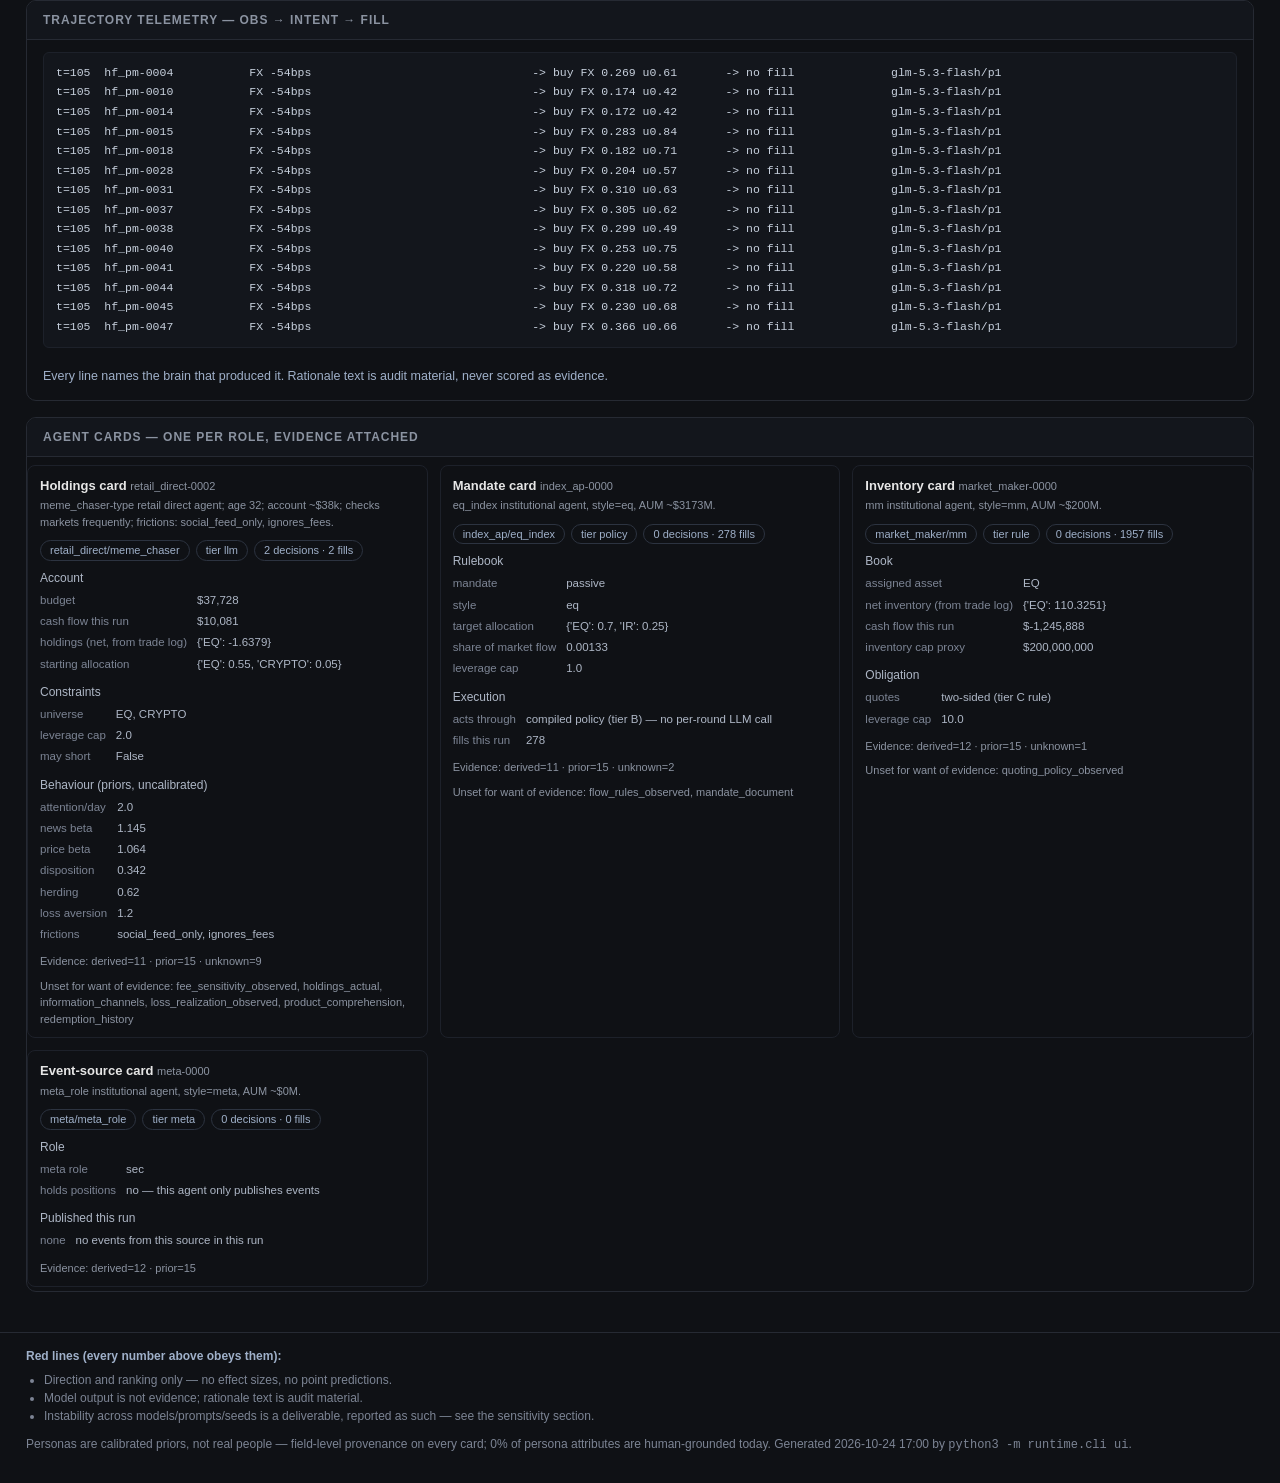
==== commit ff1dbdc2: "Flagship A/B re-run on the fixed panel; dashboard fully same-source - demo2 redone on current panel " ====
--- a/docs/dashboard.html
+++ b/docs/dashboard.html
@@ -72,20 +72,20 @@
 <span>same five-tuple → bit-identical rerun</span>
 </div>
 </header>
-<main><section><h2>Flagship A/B — news wording (real brain)</h2><div class='chips'><span class='chip'>brain glm-5.3-flash</span><span class='chip'>4 runs (2+2 seeds)</span><span class='chip warn'>panel: pre-id-fix (aggregate results stand, per-agent cards from these runs do not)</span></div><svg viewBox='0 0 860 300' class='chart' role='img'><text x='30' y='243.0' class='tick' text-anchor='end'>-7%</text><text x='30' y='152.0' class='tick' text-anchor='end'>-2%</text><text x='30' y='61.0' class='tick' text-anchor='end'>+3%</text><line x1='36' y1='115.4' x2='852' y2='115.4' stroke='#3a4150' stroke-dasharray='3 4'/><text x='30' y='119.4' class='tick' text-anchor='end'>0%</text><text x='36' y='294' class='tick'>t=0</text><text x='852' y='294' class='tick' text-anchor='end'>t=388</text><rect x='351.5' y='10' width='189.3' height='264' fill='#5b8bb0' opacity='0.08'/><line x1='351.5' y1='10' x2='351.5' y2='274' stroke='#7fa8d0' stroke-dasharray='4 3'/><text x='355.5' y='20' class='tick'>intervention</text><polyline points='36.0,115.4 40.2,115.3 44.4,114.9 48.6,114.7 52.8,114.2 57.0,114.0 61.2,113.4 65.4,113.1 69.6,112.4 73.9,112.0 78.1,111.3 82.3,110.9 86.5,110.1 90.7,109.6 94.9,108.8 99.1,108.2 103.3,107.3 107.5,106.6 111.7,105.6 115.9,104.9 120.1,103.9 124.3,74.3 128.5,102.9 132.7,142.1 136.9,100.6 141.2,143.1 145.4,100.5 149.6,74.8 153.8,142.2 158.0,93.4 162.2,145.5 166.4,144.6 170.6,91.8 174.8,91.8 179.0,91.8 183.2,91.8 187.4,93.1 191.6,60.5 195.8,60.5 200.0,85.3 204.2,86.6 208.5,82.5 212.7,88.9 216.9,140.0 221.1,119.4 225.3,138.6 229.5,152.9 233.7,152.9 237.9,152.9 242.1,152.9 246.3,152.9 250.5,152.9 254.7,167.3 258.9,136.9 263.1,136.9 267.3,136.9 271.5,106.3 275.8,103.6 280.0,93.6 284.2,90.5 288.4,79.4 292.6,74.4 296.8,70.3 301.0,61.6 305.2,61.6 309.4,46.4 313.6,38.5 317.8,38.5 322.0,38.5 326.2,38.5 330.4,38.5 334.6,38.5 338.8,38.5 343.1,38.5 347.3,38.5 351.5,35.9 355.7,41.1 359.9,41.1 364.1,36.6 368.3,37.7 372.5,39.5 376.7,41.1 380.9,41.1 385.1,70.1 389.3,80.2 393.5,80.2 397.7,80.2 401.9,80.2 406.1,80.2 410.4,80.2 414.6,80.2 418.8,80.2 423.0,80.2 427.2,80.2 431.4,80.2 435.6,80.2 439.8,80.2 444.0,80.2 448.2,80.2 452.4,80.2 456.6,80.2 460.8,80.2 465.0,80.2 469.2,80.2 473.4,80.2 477.6,80.2 481.9,80.2 486.1,80.2 490.3,80.2 494.5,80.2 498.7,80.2 502.9,80.2 507.1,80.2 511.3,80.2 515.5,80.2 519.7,80.2 523.9,80.2 528.1,80.2 532.3,80.2 536.5,80.2 540.7,80.2 544.9,80.2 549.2,80.2 553.4,80.2 557.6,80.2 561.8,80.2 566.0,80.2 570.2,80.2 574.4,80.2 578.6,80.2 582.8,80.2 587.0,80.2 591.2,80.2 595.4,80.2 599.6,80.2 603.8,80.2 608.0,80.2 612.2,80.2 616.5,80.2 620.7,80.2 624.9,80.2 629.1,80.2 633.3,80.2 637.5,80.2 641.7,80.2 645.9,80.2 650.1,80.2 654.3,80.2 658.5,80.2 662.7,80.2 666.9,80.2 671.1,80.2 675.3,80.2 679.5,80.2 683.8,80.2 688.0,80.2 692.2,80.2 696.4,80.2 700.6,80.2 704.8,80.2 709.0,80.2 713.2,80.2 717.4,80.2 721.6,80.2 725.8,80.2 730.0,80.2 734.2,80.2 738.4,80.2 742.6,80.2 746.8,80.2 751.1,80.2 755.3,80.2 759.5,80.2 763.7,80.2 767.9,80.2 772.1,80.2 776.3,80.2 780.5,80.2 784.7,80.2 788.9,80.2 793.1,80.2 797.3,80.2 801.5,80.2 805.7,80.2 809.9,80.2 814.1,80.2 818.4,80.2 822.6,80.2 826.8,80.2 831.0,80.2 835.2,80.2 839.4,80.2 843.6,80.2 847.8,80.2 852.0,80.2' fill='none' stroke='#57c98a' stroke-width='1.2' stroke-dasharray='2 3' stroke-linejoin='round' opacity='0.45'/><polyline points='36.0,115.4 40.2,115.3 44.4,115.0 48.6,114.8 52.8,114.4 57.0,114.1 61.2,113.7 65.4,113.4 69.6,112.9 73.9,112.6 78.1,112.0 82.3,111.6 86.5,111.0 90.7,110.5 94.9,109.8 99.1,109.4 103.3,108.6 107.5,108.1 111.7,107.3 115.9,106.7 120.1,105.9 124.3,105.2 128.5,104.3 132.7,103.6 136.9,102.7 141.2,101.9 145.4,100.9 149.6,100.1 153.8,99.1 158.0,98.2 162.2,97.1 166.4,68.4 170.6,136.8 174.8,94.4 179.0,135.9 183.2,139.1 187.4,67.2 191.6,103.7 195.8,88.4 200.0,104.5 204.2,140.5 208.5,150.6 212.7,134.8 216.9,161.5 221.1,161.5 225.3,161.5 229.5,161.5 233.7,161.5 237.9,161.5 242.1,161.5 246.3,161.5 250.5,161.5 254.7,161.5 258.9,161.5 263.1,161.5 267.3,161.5 271.5,161.5 275.8,161.5 280.0,161.5 284.2,161.5 288.4,161.5 292.6,161.5 296.8,161.5 301.0,161.5 305.2,161.5 309.4,161.5 313.6,161.5 317.8,161.5 322.0,161.5 326.2,161.5 330.4,161.5 334.6,161.5 338.8,161.5 343.1,161.5 347.3,161.5 351.5,163.6 355.7,140.2 359.9,130.4 364.1,118.6 368.3,110.0 372.5,100.3 376.7,100.3 380.9,100.3 385.1,100.3 389.3,100.3 393.5,100.3 397.7,100.3 401.9,100.3 406.1,100.3 410.4,100.3 414.6,100.3 418.8,100.3 423.0,100.3 427.2,100.3 431.4,100.3 435.6,100.3 439.8,100.3 444.0,100.3 448.2,100.3 452.4,100.3 456.6,100.3 460.8,100.3 465.0,100.3 469.2,100.3 473.4,100.3 477.6,100.3 481.9,100.3 486.1,100.3 490.3,100.3 494.5,100.3 498.7,100.3 502.9,100.3 507.1,100.3 511.3,100.3 515.5,100.3 519.7,100.3 523.9,100.3 528.1,100.3 532.3,100.3 536.5,100.3 540.7,100.3 544.9,100.3 549.2,100.3 553.4,100.3 557.6,100.3 561.8,100.3 566.0,100.3 570.2,100.3 574.4,100.3 578.6,100.3 582.8,100.3 587.0,100.3 591.2,100.3 595.4,100.3 599.6,100.3 603.8,100.3 608.0,100.3 612.2,100.3 616.5,100.3 620.7,100.3 624.9,100.3 629.1,100.3 633.3,100.3 637.5,100.3 641.7,100.3 645.9,100.3 650.1,100.3 654.3,100.3 658.5,100.3 662.7,100.3 666.9,100.3 671.1,100.3 675.3,100.3 679.5,100.3 683.8,100.3 688.0,100.3 692.2,100.3 696.4,100.3 700.6,100.3 704.8,100.3 709.0,100.3 713.2,100.3 717.4,100.3 721.6,100.3 725.8,100.3 730.0,100.3 734.2,100.3 738.4,100.3 742.6,100.3 746.8,100.3 751.1,100.3 755.3,100.3 759.5,100.3 763.7,100.3 767.9,100.3 772.1,100.3 776.3,100.3 780.5,100.3 784.7,100.3 788.9,100.3 793.1,100.3 797.3,100.3 801.5,100.3 805.7,100.3 809.9,100.3 814.1,100.3 818.4,100.3 822.6,100.3 826.8,100.3 831.0,100.3 835.2,100.3 839.4,100.3 843.6,100.3 847.8,100.3 852.0,100.3' fill='none' stroke='#57c98a' stroke-width='1.2' stroke-dasharray='2 3' stroke-linejoin='round' opacity='0.45'/><polyline points='36.0,115.4 40.2,115.3 44.4,114.9 48.6,114.7 52.8,114.3 57.0,114.1 61.2,113.5 65.4,113.2 69.6,112.6 73.9,112.3 78.1,111.7 82.3,111.2 86.5,110.5 90.7,110.1 94.9,109.3 99.1,108.8 103.3,107.9 107.5,107.4 111.7,106.5 115.9,105.8 120.1,104.9 124.3,89.7 128.5,103.6 132.7,122.9 136.9,101.6 141.2,122.5 145.4,100.7 149.6,87.4 153.8,120.6 158.0,95.8 162.2,121.3 166.4,106.5 170.6,114.3 174.8,93.1 179.0,113.8 183.2,115.5 187.4,80.1 191.6,82.1 195.8,74.5 200.0,94.9 204.2,113.5 208.5,116.5 212.7,111.8 216.9,150.7 221.1,140.4 225.3,150.0 229.5,157.2 233.7,157.2 237.9,157.2 242.1,157.2 246.3,157.2 250.5,157.2 254.7,164.4 258.9,149.2 263.1,149.2 267.3,149.2 271.5,133.9 275.8,132.5 280.0,127.5 284.2,126.0 288.4,120.4 292.6,117.9 296.8,115.9 301.0,111.5 305.2,111.5 309.4,103.9 313.6,100.0 317.8,100.0 322.0,100.0 326.2,100.0 330.4,100.0 334.6,100.0 338.8,100.0 343.1,100.0 347.3,100.0 351.5,99.8 355.7,90.6 359.9,85.7 364.1,77.6 368.3,73.9 372.5,69.9 376.7,70.7 380.9,70.7 385.1,85.2 389.3,90.3 393.5,90.3 397.7,90.3 401.9,90.3 406.1,90.3 410.4,90.3 414.6,90.3 418.8,90.3 423.0,90.3 427.2,90.3 431.4,90.3 435.6,90.3 439.8,90.3 444.0,90.3 448.2,90.3 452.4,90.3 456.6,90.3 460.8,90.3 465.0,90.3 469.2,90.3 473.4,90.3 477.6,90.3 481.9,90.3 486.1,90.3 490.3,90.3 494.5,90.3 498.7,90.3 502.9,90.3 507.1,90.3 511.3,90.3 515.5,90.3 519.7,90.3 523.9,90.3 528.1,90.3 532.3,90.3 536.5,90.3 540.7,90.3 544.9,90.3 549.2,90.3 553.4,90.3 557.6,90.3 561.8,90.3 566.0,90.3 570.2,90.3 574.4,90.3 578.6,90.3 582.8,90.3 587.0,90.3 591.2,90.3 595.4,90.3 599.6,90.3 603.8,90.3 608.0,90.3 612.2,90.3 616.5,90.3 620.7,90.3 624.9,90.3 629.1,90.3 633.3,90.3 637.5,90.3 641.7,90.3 645.9,90.3 650.1,90.3 654.3,90.3 658.5,90.3 662.7,90.3 666.9,90.3 671.1,90.3 675.3,90.3 679.5,90.3 683.8,90.3 688.0,90.3 692.2,90.3 696.4,90.3 700.6,90.3 704.8,90.3 709.0,90.3 713.2,90.3 717.4,90.3 721.6,90.3 725.8,90.3 730.0,90.3 734.2,90.3 738.4,90.3 742.6,90.3 746.8,90.3 751.1,90.3 755.3,90.3 759.5,90.3 763.7,90.3 767.9,90.3 772.1,90.3 776.3,90.3 780.5,90.3 784.7,90.3 788.9,90.3 793.1,90.3 797.3,90.3 801.5,90.3 805.7,90.3 809.9,90.3 814.1,90.3 818.4,90.3 822.6,90.3 826.8,90.3 831.0,90.3 835.2,90.3 839.4,90.3 843.6,90.3 847.8,90.3 852.0,90.3' fill='none' stroke='#57c98a' stroke-width='2.6' stroke-linejoin='round' opacity='1.0'/><polyline points='36.0,115.4 38.1,115.4 40.2,115.3 42.3,115.3 44.4,114.9 46.5,114.8 48.6,114.7 50.7,114.6 52.8,114.2 54.9,114.1 57.0,114.0 59.1,113.8 61.2,113.4 63.3,113.2 65.4,113.1 67.5,112.9 69.6,112.4 71.8,112.2 73.9,112.0 76.0,111.9 78.1,111.3 80.2,111.1 82.3,110.9 84.4,110.7 86.5,110.1 88.6,109.9 90.7,109.6 92.8,109.3 94.9,108.8 97.0,108.5 99.1,108.2 101.2,107.9 103.3,107.3 105.4,106.9 107.5,106.6 109.6,106.3 111.7,105.6 113.8,105.3 115.9,104.9 118.0,104.6 120.1,103.9 122.2,103.2 124.3,74.3 126.4,76.1 128.5,102.9 130.6,137.2 132.7,142.1 134.8,101.0 136.9,100.6 139.1,141.2 141.2,143.1 143.3,100.5 145.4,100.5 147.5,103.1 149.6,74.8 151.7,142.2 153.8,142.2 155.9,100.4 158.0,93.4 160.1,91.1 162.2,145.5 164.3,92.2 166.4,144.6 168.5,91.8 170.6,91.8 172.7,91.8 174.8,91.8 176.9,91.8 179.0,91.8 181.1,91.8 183.2,91.8 185.3,91.8 187.4,93.1 189.5,86.0 191.6,60.5 193.7,60.5 195.8,60.5 197.9,143.7 200.0,85.3 202.1,142.7 204.2,86.6 206.4,141.8 208.5,82.5 210.6,140.9 212.7,88.9 214.8,140.0 216.9,140.0 219.0,127.6 221.1,119.4 223.2,139.1 225.3,138.6 227.4,138.6 229.5,152.9 231.6,152.9 233.7,152.9 235.8,152.9 237.9,152.9 240.0,152.9 242.1,152.9 244.2,152.9 246.3,152.9 248.4,152.9 250.5,152.9 252.6,152.9 254.7,167.3 256.8,136.9 258.9,136.9 261.0,136.9 263.1,136.9 265.2,136.9 267.3,136.9 269.4,125.3 271.5,106.3 273.6,106.3 275.8,103.6 277.9,103.6 280.0,93.6 282.1,93.6 284.2,90.5 286.3,90.5 288.4,79.4 290.5,74.4 292.6,74.4 294.7,70.3 296.8,70.3 298.9,61.6 301.0,61.6 303.1,61.6 305.2,61.6 307.3,46.4 309.4,46.4 311.5,38.5 313.6,38.5 315.7,38.5 317.8,38.5 319.9,38.5 322.0,38.5 324.1,38.5 326.2,38.5 328.3,38.5 330.4,38.5 332.5,38.5 334.6,38.5 336.7,38.5 338.8,38.5 340.9,38.5 343.1,38.5 345.2,38.5 347.3,38.5 349.4,38.5 351.5,37.2 353.6,37.2 355.7,41.1 357.8,41.1 359.9,41.4 362.0,37.3 364.1,41.1 366.2,41.1 368.3,41.1 370.4,37.3 372.5,41.1 374.6,41.4 376.7,41.4 378.8,41.4 380.9,76.3 383.0,77.3 385.1,77.3 387.2,85.8 389.3,84.2 391.4,94.1 393.5,88.2 395.6,95.3 397.7,94.5 399.8,97.5 401.9,97.5 404.0,103.9 406.1,103.9 408.2,110.3 410.4,110.3 412.5,119.3 414.6,123.0 416.7,126.6 418.8,126.6 420.9,126.6 423.0,126.6 425.1,126.6 427.2,127.0 429.3,139.1 431.4,139.1 433.5,145.8 435.6,149.0 437.7,149.0 439.8,157.1 441.9,157.1 444.0,160.0 446.1,160.0 448.2,165.8 450.3,165.8 452.4,172.4 454.5,172.4 456.6,177.6 458.7,177.6 460.8,181.5 462.9,181.5 465.0,188.6 467.1,192.4 469.2,194.4 471.3,198.8 473.4,198.8 475.5,198.8 477.6,207.6 479.8,207.6 481.9,207.6 484.0,207.6 486.1,207.6 488.2,207.6 490.3,216.4 492.4,216.4 494.5,216.4 496.6,216.4 498.7,216.4 500.8,228.2 502.9,228.2 505.0,232.3 507.1,236.2 509.2,236.2 511.3,236.2 513.4,236.9 515.5,236.9 517.6,236.9 519.7,240.2 521.8,240.2 523.9,244.7 526.0,244.7 528.1,248.6 559.7,248.6 561.8,248.6 593.3,248.6 595.4,250.5 627.0,250.5 629.1,250.5 660.6,250.5 662.7,250.5 694.3,250.5 696.4,250.5 727.9,250.5 730.0,250.5 761.6,250.5 763.7,254.6 795.2,254.6 797.3,254.6 828.9,254.6 831.0,260.1' fill='none' stroke='#e0685f' stroke-width='1.2' stroke-dasharray='2 3' stroke-linejoin='round' opacity='0.45'/><polyline points='36.0,115.4 40.2,115.3 44.4,115.0 48.6,114.8 52.8,114.4 57.0,114.1 61.2,113.7 65.4,113.4 69.6,112.9 73.9,112.6 78.1,112.0 82.3,111.6 86.5,111.0 90.7,110.5 94.9,109.8 99.1,109.4 103.3,108.6 107.5,108.1 111.7,107.3 115.9,106.7 120.1,105.9 124.3,105.2 128.5,104.3 132.7,103.6 136.9,102.7 141.2,101.9 145.4,100.9 149.6,100.1 153.8,99.1 158.0,98.2 162.2,97.1 166.4,68.4 170.6,136.8 174.8,94.4 179.0,135.9 183.2,139.1 187.4,67.2 191.6,103.7 195.8,88.4 200.0,104.5 204.2,140.5 208.5,150.6 212.7,134.8 216.9,161.5 221.1,161.5 225.3,161.5 229.5,161.5 233.7,161.5 237.9,161.5 242.1,161.5 246.3,161.5 250.5,161.5 254.7,161.5 258.9,161.5 263.1,161.5 267.3,161.5 271.5,161.5 275.8,161.5 280.0,161.5 284.2,161.5 288.4,161.5 292.6,161.5 296.8,161.5 301.0,161.5 305.2,161.5 309.4,161.5 313.6,161.5 317.8,161.5 322.0,161.5 326.2,161.5 330.4,161.5 334.6,161.5 338.8,161.5 343.1,161.5 347.3,161.5 351.5,164.2 355.7,164.4 359.9,202.5 364.1,202.5 368.3,209.9 372.5,209.9 376.7,209.9 380.9,209.9 385.1,209.9 389.3,209.9 393.5,209.9 397.7,209.9 401.9,209.9 406.1,209.9 410.4,209.9 414.6,209.9 418.8,209.9 423.0,209.9 427.2,209.9 431.4,209.9 435.6,209.9 439.8,209.9 444.0,209.9 448.2,209.9 452.4,209.9 456.6,209.9 460.8,209.9 465.0,209.9 469.2,209.9 473.4,209.9 477.6,209.9 481.9,209.9 486.1,209.9 490.3,209.9 494.5,209.9 498.7,209.9 502.9,209.9 507.1,209.9 511.3,209.9 515.5,209.9 519.7,209.9 523.9,209.9 528.1,209.9 532.3,209.9 536.5,209.9 540.7,209.9 544.9,209.9 549.2,209.9 553.4,209.9 557.6,209.9 561.8,209.9 566.0,209.9 570.2,209.9 574.4,209.9 578.6,209.9 582.8,209.9 587.0,209.9 591.2,209.9 595.4,209.9 599.6,209.9 603.8,209.9 608.0,209.9 612.2,209.9 616.5,209.9 620.7,209.9 624.9,209.9 629.1,209.9 633.3,209.9 637.5,209.9 641.7,209.9 645.9,209.9 650.1,209.9 654.3,209.9 658.5,209.9 662.7,209.9 666.9,209.9 671.1,209.9 675.3,209.9 679.5,209.9 683.8,209.9 688.0,209.9 692.2,209.9 696.4,209.9 700.6,209.9 704.8,209.9 709.0,209.9 713.2,209.9 717.4,209.9 721.6,209.9 725.8,209.9 730.0,209.9 734.2,209.9 738.4,209.9 742.6,209.9 746.8,209.9 751.1,209.9 755.3,209.9 759.5,209.9 763.7,209.9 767.9,209.9 772.1,209.9 776.3,209.9 780.5,209.9 784.7,209.9 788.9,209.9 793.1,209.9 797.3,209.9 801.5,209.9 805.7,209.9 809.9,209.9 814.1,209.9 818.4,209.9 822.6,209.9 826.8,209.9 831.0,209.9 835.2,209.9 839.4,209.9 843.6,209.9 847.8,209.9 852.0,209.9' fill='none' stroke='#e0685f' stroke-width='1.2' stroke-dasharray='2 3' stroke-linejoin='round' opacity='0.45'/><polyline points='36.0,115.4 38.1,115.4 40.2,115.1 42.3,115.0 44.4,114.6 46.5,114.5 48.6,114.2 50.7,114.0 52.8,113.5 54.9,113.3 57.0,113.0 59.1,112.7 61.2,112.2 63.3,111.9 65.4,111.5 67.5,111.1 69.6,110.5 71.8,110.2 73.9,109.7 76.0,109.3 78.1,108.6 80.2,108.2 82.3,107.6 84.4,107.2 86.5,106.4 88.6,105.9 90.7,105.3 92.8,104.7 94.9,103.9 97.0,103.3 99.1,102.6 101.2,88.2 103.3,122.0 105.4,100.6 107.5,121.3 109.6,122.7 111.7,86.4 113.8,104.5 115.9,96.7 118.0,104.5 120.1,122.2 122.2,126.9 124.3,104.5 126.4,118.8 128.5,132.2 130.6,149.3 132.7,151.8 134.8,131.2 136.9,131.0 139.1,151.3 141.2,152.3 143.3,131.0 145.4,131.0 147.5,132.3 149.6,118.1 151.7,151.8 153.8,151.8 155.9,130.9 158.0,127.5 160.1,126.3 162.2,153.5 164.3,126.9 166.4,153.0 168.5,126.6 170.6,126.6 172.7,126.6 174.8,126.6 176.9,126.6 179.0,126.6 181.1,126.6 183.2,126.6 185.3,126.6 187.4,127.3 189.5,123.7 191.6,111.0 193.7,112.4 195.8,112.4 197.9,173.1 200.0,143.9 202.1,176.3 204.2,148.2 206.4,175.8 208.5,146.2 210.6,175.4 212.7,149.4 214.8,174.9 216.9,174.9 219.0,168.8 221.1,164.6 223.2,174.5 225.3,174.2 227.4,174.2 229.5,181.4 231.6,181.4 233.7,181.4 235.8,181.4 237.9,181.4 240.0,181.4 242.1,181.4 244.2,181.4 246.3,181.4 248.4,181.4 250.5,181.4 252.6,181.4 254.7,188.6 256.8,173.4 258.9,173.4 261.0,173.4 263.1,173.4 265.2,173.4 267.3,173.4 269.4,167.6 271.5,158.1 273.6,158.1 275.8,156.7 277.9,156.7 280.0,151.7 282.1,151.7 284.2,150.2 286.3,150.2 288.4,144.6 290.5,142.1 292.6,142.1 294.7,140.1 296.8,140.1 298.9,135.7 301.0,135.7 303.1,135.7 305.2,135.7 307.3,128.1 309.4,128.1 311.5,124.2 313.6,124.2 315.7,124.2 317.8,124.2 319.9,124.2 322.0,124.2 324.1,124.2 326.2,124.2 328.3,124.2 330.4,124.2 332.5,124.2 334.6,124.2 336.7,124.2 338.8,124.2 340.9,124.2 343.1,124.2 345.2,124.2 347.3,124.2 349.4,124.2 351.5,123.5 353.6,123.5 355.7,125.5 357.8,125.5 359.9,125.6 362.0,123.6 364.1,125.5 366.2,125.5 368.3,125.5 370.4,123.6 372.5,125.5 374.6,125.6 376.7,125.6 378.8,125.6 380.9,143.1 383.0,143.6 385.1,143.6 387.2,147.8 389.3,147.0 391.4,152.0 393.5,149.0 395.6,152.6 397.7,152.2 399.8,153.7 401.9,153.7 404.0,156.9 406.1,156.9 408.2,160.1 410.4,160.1 412.5,164.6 414.6,166.4 416.7,168.2 418.8,168.2 420.9,168.2 423.0,168.2 425.1,168.2 427.2,168.4 429.3,174.5 431.4,174.5 433.5,177.8 435.6,179.4 437.7,179.4 439.8,183.5 441.9,183.5 444.0,184.9' fill='none' stroke='#e0685f' stroke-width='2.6' stroke-linejoin='round' opacity='1.0'/></svg><div class='legend'><span><i style='background:#57c98a'></i> neutral wording (day mean +1.4%)</span> <span><i style='background:#e0685f'></i> alarming wording (day mean -6.4%)</span> <span class='mut'>thin = single seeds · bold = seed mean · band = 90-round reaction+recovery window</span></div><div class='read'>How to read: if the bold lines separate after the intervention with neutral above alarming (+7.8% on day totals), the wording moves the market in the expected direction — direction and ranking only, never effect sizes.</div></section><section><h2>Sensitivity — model x prompt (BP red line)</h2><table class='grid'><tr><th>model</th><th>prompt</th><th>neutral (day)</th><th>alarming (day)</th><th>separation</th><th>llm errors</th><th>stable?</th></tr><tr><td>deepseek-v4.1-flash-1017</td><td>p1</td><td>+1.6%</td><td>+10.8%</td><td>-9.2%</td><td>453 *</td><td class='mut'><span class='pill bad'>no (inverted)</span> *</td></tr><tr><td>deepseek-v4.1-flash-1017</td><td>p2</td><td>+11.8%</td><td>+2.5%</td><td>+9.3%</td><td>108 *</td><td class='mut'><span class='pill ok'>yes</span> *</td></tr><tr><td>glm-5.3-flash</td><td>p1</td><td>+18.3%</td><td>+2.9%</td><td>+15.4%</td><td>4</td><td><span class='pill ok'>yes</span></td></tr><tr><td>glm-5.3-flash</td><td>p2</td><td>+8.5%</td><td>+2.7%</td><td>+5.9%</td><td>0</td><td><span class='pill ok'>yes</span></td></tr></table><div class='read'>Verdict: <b>FLIPS</b> (3/4 combos neutral &gt; alarming). Per the user decision of 2026-10-22 the brain is <b>GLM-only</b>; the deepseek rows stay as evidence of why it was dropped (error-polluted legs, sign-unstable at 2 seeds). Quotable: glm rows — the wording A/B holds on both prompts.</div><div class='chips'><span class='chip'>prompt p1 sha f91ac628</span><span class='chip'>prompt p2 sha 918ce74f</span><span class='chip'>instability is a deliverable, not noise</span></div></section><section><h2>Five books pulse — one run, current panel</h2><div class='chips'><span class='chip'>population 47d972a3fa (current panel)</span><span class='chip'>brain mock-heuristic-v1 — pipeline view</span><span class='chip'>seed 11</span></div><div class='smalls'><div class='small'><h3>Equity <span class='pill bad'>8 halts</span></h3><svg viewBox='0 0 300 110' class='chart' role='img'><text x='24' y='81.5' class='tick' text-anchor='end'>-6%</text><text x='24' y='57.0' class='tick' text-anchor='end'>-1%</text><text x='24' y='32.5' class='tick' text-anchor='end'>+4%</text><line x1='30' y1='48.6' x2='292' y2='48.6' stroke='#3a4150' stroke-dasharray='3 4'/><text x='30' y='104' class='tick'>t=0</text><text x='292' y='104' class='tick' text-anchor='end'>t=384</text><polyline points='30.0,48.6 31.4,48.6 32.7,48.5 34.1,48.5 35.5,48.3 36.8,48.3 38.2,48.1 39.6,48.1 40.9,47.9 42.3,47.8 43.6,47.6 45.0,47.5 46.4,47.3 47.7,47.2 49.1,47.0 50.5,46.8 51.8,46.6 53.2,46.5 54.6,46.2 55.9,46.0 57.3,45.8 58.7,45.6 60.0,45.3 61.4,45.1 62.8,44.8 64.1,44.6 65.5,44.3 66.8,44.0 68.2,43.7 69.6,43.4 70.9,43.1 72.3,42.8 73.7,42.5 75.0,42.2 76.4,41.8 77.8,41.5 79.1,41.1 80.5,40.7 81.9,40.4 83.2,40.0 84.6,39.6 85.9,39.2 87.3,38.8 88.7,38.4 90.0,38.0 91.4,37.5 92.8,37.1 94.1,36.7 95.5,36.2 96.9,35.7 98.2,35.3 99.6,34.8 101.0,34.3 102.3,33.9 103.7,33.4 105.1,32.9 106.4,32.4 107.8,31.9 109.1,31.4 110.5,30.9 111.9,30.4 113.2,29.8 114.6,29.3 116.0,28.8 117.3,28.3 118.7,27.7 120.1,27.2 121.4,26.7 122.8,26.2 124.2,25.6 125.5,25.1 126.9,24.5 128.2,24.0 129.6,23.4 131.0,22.8 132.3,23.0 133.7,28.8 135.1,28.8 136.4,35.1 137.8,37.6 139.2,37.6 140.5,37.6 141.9,37.6 143.3,35.7 144.6,37.4 146.0,38.3 147.4,38.3 148.7,43.1 150.1,43.1 151.4,45.5 152.8,46.3 154.2,47.2 155.5,47.2 156.9,48.2 158.3,50.2 159.6,51.2 161.0,51.2 162.4,51.8 163.7,52.8 165.1,54.5 166.5,55.8 167.8,55.8 169.2,56.5 170.6,57.0 171.9,57.7 173.3,57.7 174.6,58.8 176.0,59.2 177.4,60.4 178.7,61.8 180.1,62.9 181.5,64.4 182.8,64.4 184.2,64.4 185.6,65.6 186.9,66.4 188.3,67.4 189.7,68.4 191.0,69.4 192.4,71.2 193.8,71.2 195.1,71.6 196.5,73.6 197.8,73.6 199.2,74.4 200.6,75.3 201.9,75.3 203.3,75.3 204.7,77.4 206.0,78.0 207.4,78.0 208.8,78.0 210.1,78.8 211.5,81.0 212.9,81.0 214.2,81.0 215.6,81.8 226.5,81.8 237.4,82.2 248.3,82.2 259.2,82.3 270.2,82.9 281.1,82.9 292.0,83.2' fill='none' stroke='#9fb0c9' stroke-width='1.8' stroke-linejoin='round' opacity='1.0'/></svg><div class='stats'>day -7.5% · vol 27.9% · spread 9bps · kurt 82</div></div><div class='small'><h3>Rates (10Y note)</h3><svg viewBox='0 0 300 110' class='chart' role='img'><text x='24' y='81.5' class='tick' text-anchor='end'>+1%</text><text x='24' y='57.0' class='tick' text-anchor='end'>+3%</text><text x='24' y='32.5' class='tick' text-anchor='end'>+5%</text><line x1='30' y1='83.2' x2='292' y2='83.2' stroke='#3a4150' stroke-dasharray='3 4'/><text x='30' y='104' class='tick'>t=0</text><text x='292' y='104' class='tick' text-anchor='end'>t=387</text><polyline points='30.0,83.2 32.0,83.0 34.1,82.9 36.1,82.7 38.1,82.6 40.2,82.4 42.2,82.2 44.2,82.0 46.2,81.8 48.3,81.6 50.3,81.3 52.3,81.1 54.4,80.8 56.4,80.5 58.4,80.2 60.5,79.9 62.5,79.6 64.5,79.3 66.6,78.9 68.6,78.6 70.6,78.2 72.7,77.8 74.7,77.4 76.7,77.0 78.7,76.6 80.8,76.2 82.8,75.7 84.8,75.3 86.9,74.8 88.9,74.3 90.9,73.8 93.0,73.3 95.0,72.8 97.0,72.3 99.1,71.7 101.1,71.2 103.1,70.6 105.1,70.0 107.2,69.4 109.2,68.8 111.2,68.2 113.3,67.6 115.3,66.9 117.3,66.2 119.4,65.6 121.4,64.9 123.4,64.2 125.5,63.5 127.5,62.7 129.5,62.0 131.6,61.2 133.6,60.5 135.6,59.7 137.6,58.9 139.7,58.1 141.7,57.2 143.7,56.4 145.8,55.6 147.8,54.7 149.8,53.8 151.9,52.9 153.9,52.0 155.9,51.1 158.0,50.1 160.0,49.2 162.0,48.2 164.0,47.2 166.1,46.3 168.1,45.2 170.1,44.2 172.2,43.2 174.2,42.1 176.2,41.1 178.3,40.0 180.3,38.9 182.3,37.8 184.4,36.6 186.4,35.5 188.4,34.3 190.4,33.2 192.5,32.0 194.5,30.8 196.5,29.5 198.6,28.3 200.6,27.1 202.6,25.8 204.7,24.5 206.7,23.2 208.7,22.8 210.8,36.4 212.8,29.2 214.8,29.0 216.9,30.2 218.9,30.5 220.9,33.0 222.9,39.7 225.0,40.5 227.0,29.2 229.0,34.1 231.1,34.1 233.1,32.4 235.1,31.9 237.2,33.7 239.2,34.9 241.2,32.0 243.3,30.2 245.3,34.9 247.3,34.9 249.3,37.5 251.4,36.2 253.4,31.7 255.4,30.9 257.5,30.9 259.5,34.8 261.5,34.8 263.6,34.6 265.6,34.8 267.6,36.8 269.7,36.8 271.7,36.8 273.7,36.1 275.8,36.1 277.8,35.6 279.8,40.4 281.8,32.6 283.9,31.3 285.9,30.8 287.9,29.5 290.0,31.5 292.0,31.5' fill='none' stroke='#9fb0c9' stroke-width='1.8' stroke-linejoin='round' opacity='1.0'/></svg><div class='stats'>day +3.8% · vol 13.2% · spread 7bps · kurt 50</div></div><div class='small'><h3>FX (EUR/USD)</h3><svg viewBox='0 0 300 110' class='chart' role='img'><text x='24' y='81.5' class='tick' text-anchor='end'>-19%</text><text x='24' y='57.0' class='tick' text-anchor='end'>-8%</text><text x='24' y='32.5' class='tick' text-anchor='end'>+3%</text><line x1='30' y1='34.9' x2='292' y2='34.9' stroke='#3a4150' stroke-dasharray='3 4'/><text x='30' y='104' class='tick'>t=0</text><text x='292' y='104' class='tick' text-anchor='end'>t=387</text><polyline points='30.0,34.9 32.0,35.0 34.1,33.4 36.1,35.6 38.1,36.6 40.2,37.1 42.2,38.9 44.2,37.5 46.2,36.2 48.3,35.3 50.3,35.3 52.3,35.1 54.4,36.3 56.4,34.5 58.4,35.1 60.5,33.0 62.5,32.3 64.5,31.8 66.6,32.3 68.6,30.5 70.6,30.7 72.7,32.0 74.7,32.0 76.7,32.3 78.7,31.2 80.8,30.7 82.8,31.4 84.8,30.8 86.9,30.4 88.9,29.2 90.9,30.0 93.0,30.2 95.0,29.3 97.0,29.3 99.1,27.8 101.1,26.0 103.1,25.5 105.1,23.1 107.2,23.1 109.2,23.5 111.2,22.8 113.3,23.3 115.3,26.1 117.3,28.0 119.4,28.3 121.4,27.0 123.4,28.4 125.5,28.8 127.5,32.0 129.5,33.1 131.6,32.8 133.6,32.6 135.6,32.9 137.6,35.0 139.7,35.4 141.7,35.6 143.7,38.1 145.8,38.4 147.8,40.1 149.8,40.1 151.9,41.0 153.9,43.2 155.9,44.3 158.0,44.8 160.0,45.2 162.0,45.8 164.0,45.6 166.1,46.6 168.1,45.9 170.1,45.5 172.2,46.7 174.2,46.9 176.2,46.9 178.3,46.6 180.3,47.3 182.3,47.2 184.4,48.8 186.4,50.9 188.4,52.0 190.4,53.0 192.5,53.4 194.5,53.0 196.5,52.0 198.6,55.2 200.6,56.5 202.6,55.4 204.7,55.7 206.7,54.8 208.7,54.8 210.8,55.4 212.8,55.0 214.8,55.5 216.9,55.3 218.9,54.0 220.9,54.0 222.9,56.9 225.0,56.8 227.0,57.4 229.0,57.6 231.1,59.0 233.1,61.6 235.1,60.9 237.2,62.4 239.2,62.4 241.2,61.2 243.3,62.7 245.3,64.8 247.3,65.8 249.3,65.6 251.4,67.0 253.4,68.0 255.4,69.7 257.5,70.5 259.5,70.9 261.5,72.3 263.6,72.3 265.6,72.3 267.6,72.3 269.7,74.5 271.7,75.7 273.7,77.3 275.8,77.3 277.8,79.0 279.8,79.0 281.8,79.0 283.9,81.3 285.9,81.8 287.9,83.2 290.0,83.2 292.0,83.2' fill='none' stroke='#9fb0c9' stroke-width='1.8' stroke-linejoin='round' opacity='1.0'/></svg><div class='stats'>day -21.8% · vol 30.6% · spread 13bps · kurt 3</div></div><div class='small'><h3>Commodity (gold)</h3><svg viewBox='0 0 300 110' class='chart' role='img'><text x='24' y='81.5' class='tick' text-anchor='end'>-13%</text><text x='24' y='57.0' class='tick' text-anchor='end'>-7%</text><text x='24' y='32.5' class='tick' text-anchor='end'>-1%</text><line x1='30' y1='24.2' x2='292' y2='24.2' stroke='#3a4150' stroke-dasharray='3 4'/><text x='30' y='104' class='tick'>t=0</text><text x='292' y='104' class='tick' text-anchor='end'>t=387</text><polyline points='30.0,24.2 32.0,25.0 34.1,25.0 36.1,26.1 38.1,28.3 40.2,29.1 42.2,31.3 44.2,31.1 46.2,29.3 48.3,26.2 50.3,26.1 52.3,25.8 54.4,22.9 56.4,23.8 58.4,23.8 60.5,23.8 62.5,24.4 64.5,25.4 66.6,24.8 68.6,24.8 70.6,24.8 72.7,24.8 74.7,24.8 76.7,26.3 78.7,26.3 80.8,26.3 82.8,26.6 84.8,27.7 86.9,25.5 88.9,23.8 90.9,23.8 93.0,22.8 95.0,26.6 97.0,28.5 99.1,31.0 101.1,33.9 103.1,33.9 105.1,33.9 107.2,39.1 109.2,39.1 111.2,42.3 113.3,43.7 115.3,43.7 117.3,43.7 119.4,46.0 121.4,47.0 123.4,52.0 125.5,52.0 127.5,55.0 129.5,55.0 131.6,55.0 133.6,58.9 135.6,60.5 137.6,60.5 139.7,64.6 141.7,64.9 143.7,64.9 145.8,64.3 147.8,64.3 149.8,66.7 151.9,67.8 153.9,68.4 155.9,68.8 158.0,70.3 160.0,71.0 162.0,70.9 164.0,70.9 166.1,70.9 168.1,70.9 170.1,72.2 172.2,72.2 174.2,78.6 176.2,78.6 178.3,79.2 180.3,79.0 182.3,78.9 184.4,77.5 186.4,77.5 188.4,77.5 190.4,80.9 192.5,80.6 194.5,81.6 196.5,83.2 198.6,82.3 200.6,78.1 202.6,74.3 204.7,73.3 206.7,73.3 208.7,73.3 210.8,68.8 212.8,65.8 214.8,65.8 216.9,65.8 218.9,62.9 220.9,62.9 222.9,62.9 225.0,60.6 227.0,60.6 229.0,58.6 231.1,58.2 233.1,58.2 235.1,58.2 237.2,56.8 239.2,58.5 241.2,58.4 243.3,59.9 245.3,60.0 247.3,61.9 249.3,60.0 251.4,60.0 253.4,61.3 255.4,61.4 257.5,62.3 259.5,62.1 261.5,62.1 263.6,61.7 265.6,62.3 267.6,62.3 269.7,61.9 271.7,61.9 273.7,59.5 275.8,60.2 277.8,59.5 279.8,55.3 281.8,55.3 283.9,53.7 285.9,48.8 287.9,48.8 290.0,48.8 292.0,48.8' fill='none' stroke='#9fb0c9' stroke-width='1.8' stroke-linejoin='round' opacity='1.0'/></svg><div class='stats'>day -5.5% · vol 24.8% · spread 12bps · kurt 10</div></div><div class='small'><h3>Crypto (BTC)</h3><svg viewBox='0 0 300 110' class='chart' role='img'><text x='24' y='81.5' class='tick' text-anchor='end'>-11%</text><text x='24' y='57.0' class='tick' text-anchor='end'>-4%</text><text x='24' y='32.5' class='tick' text-anchor='end'>+4%</text><line x1='30' y1='40.3' x2='292' y2='40.3' stroke='#3a4150' stroke-dasharray='3 4'/><text x='24' y='44.3' class='tick' text-anchor='end'>0%</text><text x='30' y='104' class='tick'>t=0</text><text x='292' y='104' class='tick' text-anchor='end'>t=387</text><polyline points='30.0,40.3 32.0,40.9 34.1,41.8 36.1,38.7 38.1,40.8 40.2,40.2 42.2,40.2 44.2,39.5 46.2,38.2 48.3,38.0 50.3,37.4 52.3,38.1 54.4,38.1 56.4,37.3 58.4,38.6 60.5,38.3 62.5,35.2 64.5,34.7 66.6,34.3 68.6,34.3 70.6,34.1 72.7,34.1 74.7,35.0 76.7,32.9 78.7,33.2 80.8,31.4 82.8,32.3 84.8,29.7 86.9,27.8 88.9,31.6 90.9,28.5 93.0,31.3 95.0,30.6 97.0,30.6 99.1,31.7 101.1,30.5 103.1,30.6 105.1,31.6 107.2,33.3 109.2,29.4 111.2,32.3 113.3,29.4 115.3,30.5 117.3,30.0 119.4,29.9 121.4,27.2 123.4,29.0 125.5,28.0 127.5,28.6 129.5,28.6 131.6,26.0 133.6,22.8 135.6,25.2 137.6,24.0 139.7,27.5 141.7,28.2 143.7,27.5 145.8,28.3 147.8,28.3 149.8,32.4 151.9,32.2 153.9,33.3 155.9,37.9 158.0,37.9 160.0,38.3 162.0,41.8 164.0,42.0 166.1,45.1 168.1,47.2 170.1,47.2 172.2,48.0 174.2,50.4 176.2,49.8 178.3,50.6 180.3,55.5 182.3,57.3 184.4,58.5 186.4,58.5 188.4,58.5 190.4,58.5 192.5,64.0 194.5,64.0 196.5,65.6 198.6,66.8 200.6,67.2 202.6,68.8 204.7,70.5 206.7,71.6 208.7,73.9 210.8,73.9 212.8,73.7 214.8,74.5 216.9,76.7 218.9,75.0 220.9,74.9 222.9,75.4 225.0,77.9 227.0,79.0 229.0,79.3 231.1,77.2 233.1,75.9 235.1,77.8 237.2,77.8 239.2,77.8 241.2,77.8 243.3,80.4 245.3,77.8 247.3,80.9 249.3,80.2 251.4,81.4 253.4,83.2 255.4,81.3 257.5,82.5 259.5,80.8 261.5,80.5 263.6,77.8 265.6,78.4 267.6,78.4 269.7,74.5 271.7,73.1 273.7,76.7 275.8,75.3 277.8,75.0 279.8,75.2 281.8,75.5 283.9,75.7 285.9,73.5 287.9,72.1 290.0,70.4 292.0,69.6' fill='none' stroke='#9fb0c9' stroke-width='1.8' stroke-linejoin='round' opacity='1.0'/></svg><div class='stats'>day -8.6% · vol 29.8% · spread 11bps · kurt 3</div></div></div></section><section><h2>Trajectory telemetry — OBS → INTENT → FILL</h2><pre>t=17   hf_pm-0001           FX +8bps                                 -&gt; sell FX 0.174 u0.74      -&gt; no fill              glm-5.3-flash/p1
-t=17   hf_pm-0004           FX +8bps                                 -&gt; sell FX 0.134 u0.67      -&gt; no fill              glm-5.3-flash/p1
-t=17   hf_pm-0015           FX +8bps                                 -&gt; sell FX 0.101 u0.80      -&gt; no fill              glm-5.3-flash/p1
-t=17   hf_pm-0018           FX +8bps                                 -&gt; sell FX 0.173 u0.85      -&gt; no fill              glm-5.3-flash/p1
-t=17   hf_pm-0028           FX +8bps                                 -&gt; sell FX 0.138 u0.83      -&gt; no fill              glm-5.3-flash/p1
-t=17   hf_pm-0031           FX +8bps                                 -&gt; sell FX 0.084 u0.58      -&gt; no fill              glm-5.3-flash/p1
-t=17   hf_pm-0037           FX +8bps                                 -&gt; sell FX 0.124 u0.68      -&gt; no fill              glm-5.3-flash/p1
-t=17   hf_pm-0038           FX +8bps                                 -&gt; sell FX 0.125 u0.67      -&gt; no fill              glm-5.3-flash/p1
-t=17   hf_pm-0040           FX +8bps                                 -&gt; sell FX 0.114 u0.63      -&gt; no fill              glm-5.3-flash/p1
-t=17   hf_pm-0041           FX +8bps                                 -&gt; sell FX 0.219 u0.74      -&gt; no fill              glm-5.3-flash/p1
-t=17   hf_pm-0045           FX +8bps                                 -&gt; sell FX 0.115 u0.61      -&gt; no fill              glm-5.3-flash/p1
-t=17   hf_pm-0047           FX +8bps                                 -&gt; sell FX 0.176 u0.54      -&gt; no fill              glm-5.3-flash/p1
-t=17   hf_pm-0049           FX +8bps                                 -&gt; sell FX 0.106 u0.62      -&gt; fill 6.554e+06@1.07  glm-5.3-flash/p1
-t=19   hf_pm-0044           FX +0bps                                 -&gt; sell FX 0.484 u0.71      -&gt; no fill              glm-5.3-flash/p1</pre><div class='read'>Every line names the brain that produced it. Rationale text is audit material, never scored as evidence.</div></section><section><h2>Agent cards — one per role, evidence attached</h2><div class='cards'><div class='card'><h3>Holdings card <span class='id'>retail_direct-0002</span></h3><p class='id'>meme_chaser-type retail direct agent; age 32; account ~$38k; checks markets frequently; frictions: social_feed_only, ignores_fees.</p><div class='chips'><span class='chip'>retail_direct/meme_chaser</span><span class='chip'>tier llm</span><span class='chip'>2 decisions · 2 fills</span></div><div class='cs'>Account<table><tr><td class='k'>budget</td><td>$37,728</td></tr><tr><td class='k'>cash flow this run</td><td>$10,081</td></tr><tr><td class='k'>holdings (net, from trade log)</td><td>{&#x27;EQ&#x27;: -1.6379}</td></tr><tr><td class='k'>starting allocation</td><td>{&#x27;EQ&#x27;: 0.55, &#x27;CRYPTO&#x27;: 0.05}</td></tr></table></div><div class='cs'>Constraints<table><tr><td class='k'>universe</td><td>EQ, CRYPTO</td></tr><tr><td class='k'>leverage cap</td><td>2.0</td></tr><tr><td class='k'>may short</td><td>False</td></tr></table></div><div class='cs'>Behaviour (priors, uncalibrated)<table><tr><td class='k'>attention/day</td><td>2.0</td></tr><tr><td class='k'>news beta</td><td>1.145</td></tr><tr><td class='k'>price beta</td><td>1.064</td></tr><tr><td class='k'>disposition</td><td>0.342</td></tr><tr><td class='k'>herding</td><td>0.62</td></tr><tr><td class='k'>loss aversion</td><td>1.2</td></tr><tr><td class='k'>frictions</td><td>social_feed_only, ignores_fees</td></tr></table></div><div class='ev'>Evidence: derived=11 · prior=15 · unknown=9</div><div class='ev warn'>Unset for want of evidence: fee_sensitivity_observed, holdings_actual, information_channels, loss_realization_observed, product_comprehension, redemption_history</div></div><div class='card'><h3>Mandate card <span class='id'>index_ap-0000</span></h3><p class='id'>eq_index institutional agent, style=eq, AUM ~$3173M.</p><div class='chips'><span class='chip'>index_ap/eq_index</span><span class='chip'>tier policy</span><span class='chip'>0 decisions · 278 fills</span></div><div class='cs'>Rulebook<table><tr><td class='k'>mandate</td><td>passive</td></tr><tr><td class='k'>style</td><td>eq</td></tr><tr><td class='k'>target allocation</td><td>{&#x27;EQ&#x27;: 0.7, &#x27;IR&#x27;: 0.25}</td></tr><tr><td class='k'>share of market flow</td><td>0.00133</td></tr><tr><td class='k'>leverage cap</td><td>1.0</td></tr></table></div><div class='cs'>Execution<table><tr><td class='k'>acts through</td><td>compiled policy (tier B) — no per-round LLM call</td></tr><tr><td class='k'>fills this run</td><td>278</td></tr></table></div><div class='ev'>Evidence: derived=11 · prior=15 · unknown=2</div><div class='ev warn'>Unset for want of evidence: flow_rules_observed, mandate_document</div></div><div class='card'><h3>Inventory card <span class='id'>market_maker-0000</span></h3><p class='id'>mm institutional agent, style=mm, AUM ~$200M.</p><div class='chips'><span class='chip'>market_maker/mm</span><span class='chip'>tier rule</span><span class='chip'>0 decisions · 1957 fills</span></div><div class='cs'>Book<table><tr><td class='k'>assigned asset</td><td>EQ</td></tr><tr><td class='k'>net inventory (from trade log)</td><td>{&#x27;EQ&#x27;: 110.3251}</td></tr><tr><td class='k'>cash flow this run</td><td>$-1,245,888</td></tr><tr><td class='k'>inventory cap proxy</td><td>$200,000,000</td></tr></table></div><div class='cs'>Obligation<table><tr><td class='k'>quotes</td><td>two-sided (tier C rule)</td></tr><tr><td class='k'>leverage cap</td><td>10.0</td></tr></table></div><div class='ev'>Evidence: derived=12 · prior=15 · unknown=1</div><div class='ev warn'>Unset for want of evidence: quoting_policy_observed</div></div><div class='card'><h3>Event-source card <span class='id'>meta-0000</span></h3><p class='id'>meta_role institutional agent, style=meta, AUM ~$0M.</p><div class='chips'><span class='chip'>meta/meta_role</span><span class='chip'>tier meta</span><span class='chip'>0 decisions · 0 fills</span></div><div class='cs'>Role<table><tr><td class='k'>meta role</td><td>sec</td></tr><tr><td class='k'>holds positions</td><td>no — this agent only publishes events</td></tr></table></div><div class='cs'>Published this run<table><tr><td class='k'>none</td><td>no events from this source in this run</td></tr></table></div><div class='ev'>Evidence: derived=12 · prior=15</div></div></div></section></main>
+<main><section><h2>Flagship A/B — news wording (real brain)</h2><div class='chips'><span class='chip'>brain glm-5.3-flash</span><span class='chip'>4 runs (2+2 seeds)</span><span class='chip'>current panel</span></div><svg viewBox='0 0 860 300' class='chart' role='img'><text x='30' y='243.0' class='tick' text-anchor='end'>+1%</text><text x='30' y='152.0' class='tick' text-anchor='end'>+7%</text><text x='30' y='61.0' class='tick' text-anchor='end'>+13%</text><line x1='36' y1='260.1' x2='852' y2='260.1' stroke='#3a4150' stroke-dasharray='3 4'/><text x='30' y='264.1' class='tick' text-anchor='end'>0%</text><text x='36' y='294' class='tick'>t=0</text><text x='852' y='294' class='tick' text-anchor='end'>t=388</text><rect x='351.5' y='10' width='189.3' height='264' fill='#5b8bb0' opacity='0.08'/><line x1='351.5' y1='10' x2='351.5' y2='274' stroke='#7fa8d0' stroke-dasharray='4 3'/><text x='355.5' y='20' class='tick'>intervention</text><polyline points='36.0,260.1 40.2,260.0 44.4,259.6 48.6,259.4 52.8,259.0 57.0,258.8 61.2,258.3 65.4,258.0 69.6,257.5 73.9,257.1 78.1,256.5 82.3,256.1 86.5,255.4 90.7,255.0 94.9,254.3 99.1,253.8 103.3,253.0 107.5,252.4 111.7,251.6 115.9,251.0 120.1,250.0 124.3,249.4 128.5,248.4 132.7,247.7 136.9,246.6 141.2,245.8 145.4,244.8 149.6,243.9 153.8,242.7 158.0,241.8 162.2,240.6 166.4,239.6 170.6,238.4 174.8,237.3 179.0,236.0 183.2,234.9 187.4,233.5 191.6,232.4 195.8,231.1 200.0,229.7 204.2,228.4 208.5,226.9 212.7,225.5 216.9,224.0 221.1,222.6 225.3,221.0 229.5,219.5 233.7,218.0 237.9,216.3 242.1,214.8 246.3,213.2 250.5,211.5 254.7,209.9 258.9,208.2 263.1,206.4 267.3,204.8 271.5,203.0 275.8,201.2 280.0,199.4 284.2,197.6 288.4,195.9 292.6,194.1 296.8,192.3 301.0,190.4 305.2,188.6 309.4,186.7 313.6,184.9 317.8,183.0 322.0,181.1 326.2,179.2 330.4,177.3 334.6,175.3 338.8,173.4 343.1,171.4 347.3,169.5 351.5,167.4 355.7,165.4 359.9,163.4 364.1,160.2 368.3,169.6 372.5,170.8 376.7,163.8 380.9,156.7 385.1,169.9 389.3,160.7 393.5,160.7 397.7,160.7 401.9,161.7 406.1,161.0 410.4,160.9 414.6,160.0 418.8,159.0 423.0,152.7 427.2,149.8 431.4,144.7 435.6,142.7 439.8,142.7 444.0,143.8 448.2,143.8 452.4,142.9 456.6,142.1 460.8,141.1 465.0,138.1 469.2,137.3 473.4,135.9 477.6,135.7 481.9,129.7 486.1,129.7 490.3,128.3 494.5,122.7 498.7,122.7 502.9,119.7 507.1,121.4 511.3,117.9 515.5,113.1 519.7,109.8 523.9,107.1 528.1,100.5 532.3,96.5 536.5,92.2 540.7,92.2 544.9,92.2 549.2,92.2 553.4,95.6 557.6,90.0 561.8,89.1 566.0,88.2 570.2,75.3 574.4,87.3 578.6,86.4 582.8,85.5 587.0,70.4 591.2,67.9 595.4,62.4 599.6,60.5 603.8,61.5 608.0,55.1 612.2,54.3 616.5,54.8 620.7,50.7 624.9,48.2 629.1,48.0 633.3,48.0 637.5,58.8 641.7,58.8 645.9,56.5 650.1,57.9 654.3,57.0 658.5,58.0 662.7,57.1 666.9,61.5 671.1,61.5 675.3,60.6 679.5,59.6 683.8,59.7 688.0,59.7 692.2,59.7 696.4,59.7 700.6,59.7 704.8,59.7 709.0,58.8 713.2,58.8 717.4,58.8 721.6,58.8 725.8,58.8 730.0,54.2 734.2,54.2 738.4,54.2 742.6,57.9 746.8,57.9 751.1,57.7 755.3,61.2 759.5,61.2 763.7,61.2 767.9,59.1 772.1,60.3 776.3,60.3 780.5,62.9 784.7,62.9 788.9,60.9 793.1,57.8 797.3,57.8 801.5,57.8 805.7,61.1 809.9,61.1 814.1,61.1 818.4,60.4 822.6,56.3 826.8,51.5 831.0,53.2 835.2,50.5 839.4,49.7 843.6,52.5 847.8,49.3 852.0,49.3' fill='none' stroke='#57c98a' stroke-width='1.2' stroke-dasharray='2 3' stroke-linejoin='round' opacity='0.45'/><polyline points='36.0,260.1 40.2,260.0 44.4,259.3 48.6,259.1 52.8,258.4 57.0,258.0 61.2,257.2 65.4,256.7 69.6,255.8 73.9,255.2 78.1,254.1 82.3,253.5 86.5,252.5 90.7,251.5 94.9,250.4 99.1,249.4 103.3,248.1 107.5,247.0 111.7,245.6 115.9,244.3 120.1,243.1 124.3,241.5 128.5,240.1 132.7,238.5 136.9,236.9 141.2,235.4 145.4,233.7 149.6,231.9 153.8,230.2 158.0,228.4 162.2,226.6 166.4,224.7 170.6,222.9 174.8,220.9 179.0,218.9 183.2,216.9 187.4,214.9 191.6,212.8 195.8,210.6 200.0,208.4 204.2,206.2 208.5,203.9 212.7,201.6 216.9,199.2 221.1,196.8 225.3,194.4 229.5,191.9 233.7,189.4 237.9,186.8 242.1,184.2 246.3,181.5 250.5,178.8 254.7,176.0 258.9,174.4 263.1,173.5 267.3,173.4 271.5,170.5 275.8,169.0 280.0,177.9 284.2,168.9 288.4,182.7 292.6,185.0 296.8,176.2 301.0,189.4 305.2,176.2 309.4,185.3 313.6,175.0 317.8,204.5 322.0,174.1 326.2,180.3 330.4,180.3 334.6,190.6 338.8,190.3 343.1,172.0 347.3,182.1 351.5,195.9 355.7,195.9 359.9,191.5 364.1,192.3 368.3,170.6 372.5,170.6 376.7,170.6 380.9,168.3 385.1,173.2 389.3,171.0 393.5,180.4 397.7,179.7 401.9,179.7 406.1,173.8 410.4,179.5 414.6,178.7 418.8,178.7 423.0,178.7 427.2,171.7 431.4,171.7 435.6,166.0 439.8,162.6 444.0,162.2 448.2,162.2 452.4,167.7 456.6,169.3 460.8,170.0 465.0,170.0 469.2,166.9 473.4,160.9 477.6,160.1 481.9,156.5 486.1,155.8 490.3,155.5 494.5,152.3 498.7,152.1 502.9,148.6 507.1,141.2 511.3,145.4 515.5,145.4 519.7,154.7 523.9,153.8 528.1,135.1 532.3,153.0 536.5,152.7 540.7,151.8 544.9,144.1 549.2,151.8 553.4,142.5 557.6,151.0 561.8,148.3 566.0,150.1 570.2,150.1 574.4,149.2 578.6,149.0 582.8,149.0 587.0,149.0 591.2,148.9 595.4,141.2 599.6,138.3 603.8,136.8 608.0,139.8 612.2,139.3 616.5,135.7 620.7,139.4 624.9,146.4 629.1,145.6 633.3,144.7 637.5,143.8 641.7,140.8 645.9,140.0 650.1,139.6 654.3,139.6 658.5,140.7 662.7,142.1 666.9,142.1 671.1,137.8 675.3,137.4 679.5,133.4 683.8,141.2 688.0,140.4 692.2,139.5 696.4,128.3 700.6,138.6 704.8,127.2 709.0,127.2 713.2,127.2 717.4,126.3 721.6,125.5 725.8,123.7 730.0,124.6 734.2,122.4 738.4,115.1 742.6,114.9 746.8,112.3 751.1,114.1 755.3,108.5 759.5,107.3 763.7,99.5 767.9,99.5 772.1,99.5 776.3,94.3 780.5,94.3 784.7,87.2 788.9,92.6 793.1,84.5 797.3,84.5 801.5,83.4 805.7,83.6 809.9,82.7 814.1,68.8 818.4,68.8 822.6,68.0 826.8,64.6 831.0,55.5 835.2,63.7 839.4,54.5 843.6,40.4 847.8,38.3 852.0,35.9' fill='none' stroke='#57c98a' stroke-width='1.2' stroke-dasharray='2 3' stroke-linejoin='round' opacity='0.45'/><polyline points='36.0,260.1 40.2,260.0 44.4,259.5 48.6,259.3 52.8,258.7 57.0,258.4 61.2,257.7 65.4,257.4 69.6,256.6 73.9,256.2 78.1,255.3 82.3,254.8 86.5,254.0 90.7,253.3 94.9,252.3 99.1,251.6 103.3,250.6 107.5,249.7 111.7,248.6 115.9,247.6 120.1,246.6 124.3,245.4 128.5,244.3 132.7,243.1 136.9,241.8 141.2,240.6 145.4,239.2 149.6,237.9 153.8,236.5 158.0,235.1 162.2,233.6 166.4,232.2 170.6,230.6 174.8,229.1 179.0,227.5 183.2,225.9 187.4,224.2 191.6,222.6 195.8,220.9 200.0,219.1 204.2,217.3 208.5,215.4 212.7,213.6 216.9,211.6 221.1,209.7 225.3,207.7 229.5,205.7 233.7,203.7 237.9,201.5 242.1,199.5 246.3,197.3 250.5,195.1 254.7,192.9 258.9,191.3 263.1,189.9 267.3,189.1 271.5,186.8 275.8,185.1 280.0,188.7 284.2,183.3 288.4,189.3 292.6,189.5 296.8,184.2 301.0,189.9 305.2,182.4 309.4,186.0 313.6,179.9 317.8,193.7 322.0,177.6 326.2,179.7 330.4,178.8 334.6,183.0 338.8,181.8 343.1,171.7 347.3,175.8 351.5,181.7 355.7,180.7 359.9,177.4 364.1,176.3 368.3,170.1 372.5,170.7 376.7,167.2 380.9,162.5 385.1,171.6 389.3,165.9 393.5,170.5 397.7,170.2 401.9,170.7 406.1,167.4 410.4,170.2 414.6,169.3 418.8,168.8 423.0,165.7 427.2,160.8 431.4,158.2 435.6,154.3 439.8,152.6 444.0,153.0 448.2,153.0 452.4,155.3 456.6,155.7 460.8,155.6 465.0,154.0 469.2,152.1 473.4,148.4 477.6,147.9 481.9,143.1 486.1,142.7 490.3,141.9 494.5,137.5 498.7,137.4 502.9,134.1 507.1,131.3 511.3,131.7 515.5,129.2 519.7,132.2 523.9,130.5 528.1,117.8 532.3,124.7 536.5,122.4 540.7,122.0 544.9,118.2 549.2,122.0 553.4,119.1 557.6,120.5 561.8,118.7 566.0,119.1 570.2,112.7 574.4,118.3 578.6,117.7 582.8,117.3 587.0,109.7 591.2,108.4 595.4,101.8 599.6,99.4 603.8,99.2 608.0,97.4 612.2,96.8 616.5,95.3 620.7,95.0 624.9,97.3 629.1,96.8 633.3,96.4 637.5,101.3 641.7,99.8 645.9,98.3 650.1,98.7 654.3,98.3 658.5,99.4 662.7,99.6 666.9,101.8 671.1,99.7 675.3,99.0 679.5,96.5 683.8,100.5 688.0,100.0 692.2,99.6 696.4,94.0 700.6,99.2 704.8,93.5 709.0,93.0 713.2,93.0 717.4,92.6 721.6,92.1 725.8,91.2 730.0,89.4 734.2,88.3 738.4,84.7 742.6,86.4 746.8,85.1 751.1,85.9 755.3,84.9 759.5,84.2 763.7,80.3 767.9,79.3 772.1,79.9 776.3,77.3 780.5,78.6 784.7,75.0 788.9,76.7 793.1,71.1 797.3,71.1 801.5,70.6 805.7,72.3 809.9,71.9 814.1,64.9 818.4,64.6 822.6,62.1 826.8,58.0 831.0,54.4 835.2,57.1 839.4,52.1 843.6,46.4 847.8,43.8 852.0,42.6' fill='none' stroke='#57c98a' stroke-width='2.6' stroke-linejoin='round' opacity='1.0'/><polyline points='36.0,260.1 40.2,260.0 44.4,259.6 48.6,259.4 52.8,259.0 57.0,258.8 61.2,258.3 65.4,258.0 69.6,257.5 73.9,257.1 78.1,256.5 82.3,256.1 86.5,255.4 90.7,255.0 94.9,254.3 99.1,253.8 103.3,253.0 107.5,252.4 111.7,251.6 115.9,251.0 120.1,250.0 124.3,249.4 128.5,248.4 132.7,247.7 136.9,246.6 141.2,245.8 145.4,244.8 149.6,243.9 153.8,242.7 158.0,241.8 162.2,240.6 166.4,239.6 170.6,238.4 174.8,237.3 179.0,236.0 183.2,234.9 187.4,233.5 191.6,232.4 195.8,231.1 200.0,229.7 204.2,228.4 208.5,226.9 212.7,225.5 216.9,224.0 221.1,222.6 225.3,221.0 229.5,219.5 233.7,218.0 237.9,216.3 242.1,214.8 246.3,213.2 250.5,211.5 254.7,209.9 258.9,208.2 263.1,206.4 267.3,204.8 271.5,203.0 275.8,201.2 280.0,199.4 284.2,197.6 288.4,195.9 292.6,194.1 296.8,192.3 301.0,190.4 305.2,188.6 309.4,186.7 313.6,184.9 317.8,183.0 322.0,181.1 326.2,179.2 330.4,177.3 334.6,175.3 338.8,173.4 343.1,171.4 347.3,169.5 351.5,169.1 355.7,169.1 359.9,167.4 364.1,167.3 368.3,174.5 372.5,167.3 376.7,173.6 380.9,174.8 385.1,170.5 389.3,174.0 393.5,174.0 397.7,174.2 401.9,179.6 406.1,186.7 410.4,186.7 414.6,186.7 418.8,186.7 423.0,187.0 427.2,187.0 431.4,190.6 435.6,191.5 439.8,191.5 444.0,191.5 448.2,191.8 452.4,198.7 456.6,201.8 460.8,201.8 465.0,206.1 469.2,211.5 473.4,211.5 477.6,211.5 481.9,211.5 486.1,211.5 490.3,213.1 494.5,213.1 498.7,213.1 502.9,213.1 507.1,213.1 511.3,214.4 515.5,214.8 519.7,221.9 523.9,221.9 528.1,222.3 532.3,223.5 536.5,223.5 540.7,221.6 544.9,223.5 549.2,223.5 553.4,223.5 557.6,223.5 561.8,223.5 566.0,223.5 570.2,223.5 574.4,223.5 578.6,223.5 582.8,223.5 587.0,223.5 591.2,223.5 595.4,221.9 599.6,221.9 603.8,222.7 608.0,222.7 612.2,222.7 616.5,222.7 620.7,224.2 624.9,220.7 629.1,218.6 633.3,221.4 637.5,223.3 641.7,222.7 645.9,220.9 650.1,219.9 654.3,216.9 658.5,214.0 662.7,211.9 666.9,213.2 671.1,210.2 675.3,210.7 679.5,215.0 683.8,215.0 688.0,215.0 692.2,212.9 696.4,212.6 700.6,212.6 704.8,213.2 709.0,210.3 713.2,210.0 717.4,207.6 721.6,207.6 725.8,204.4 730.0,204.4 734.2,200.0 738.4,200.0 742.6,203.6 746.8,206.8 751.1,205.9 755.3,205.1 759.5,204.3 763.7,190.7 767.9,188.9 772.1,187.2 776.3,189.9 780.5,183.7 784.7,175.7 788.9,189.0 793.1,177.6 797.3,175.4 801.5,175.4 805.7,173.6 809.9,174.5 814.1,174.5 818.4,174.5 822.6,174.5 826.8,172.1 831.0,168.2 835.2,173.7 839.4,173.7 843.6,164.6 847.8,172.8 852.0,165.7' fill='none' stroke='#e0685f' stroke-width='1.2' stroke-dasharray='2 3' stroke-linejoin='round' opacity='0.45'/><polyline points='36.0,260.1 40.2,260.0 44.4,259.3 48.6,259.1 52.8,258.4 57.0,258.0 61.2,257.2 65.4,256.7 69.6,255.8 73.9,255.2 78.1,254.1 82.3,253.5 86.5,252.5 90.7,251.5 94.9,250.4 99.1,249.4 103.3,248.1 107.5,247.0 111.7,245.6 115.9,244.3 120.1,243.1 124.3,241.5 128.5,240.1 132.7,238.5 136.9,236.9 141.2,235.4 145.4,233.7 149.6,231.9 153.8,230.2 158.0,228.4 162.2,226.6 166.4,224.7 170.6,222.9 174.8,220.9 179.0,218.9 183.2,216.9 187.4,214.9 191.6,212.8 195.8,210.6 200.0,208.4 204.2,206.2 208.5,203.9 212.7,201.6 216.9,199.2 221.1,196.8 225.3,194.4 229.5,191.9 233.7,189.4 237.9,186.8 242.1,184.2 246.3,181.5 250.5,178.8 254.7,176.0 258.9,175.2 263.1,173.6 267.3,172.3 271.5,185.9 275.8,167.7 280.0,172.1 284.2,171.1 288.4,169.0 292.6,166.9 296.8,167.9 301.0,167.4 305.2,166.4 309.4,166.9 313.6,157.4 317.8,157.3 322.0,170.6 326.2,172.3 330.4,165.0 334.6,172.3 338.8,171.9 343.1,171.1 347.3,165.3 351.5,181.8 355.7,201.4 359.9,211.6 364.1,215.3 368.3,215.3 372.5,215.3 376.7,215.3 380.9,215.3 385.1,215.3 389.3,215.3 393.5,215.3 397.7,215.3 401.9,215.3 406.1,215.3 410.4,215.3 414.6,215.3 418.8,215.3 423.0,215.3 427.2,215.3 431.4,215.3 435.6,215.3 439.8,215.3 444.0,215.3 448.2,215.3 452.4,215.3 456.6,215.3 460.8,215.3 465.0,215.3 469.2,215.3 473.4,215.3 477.6,215.3 481.9,215.3 486.1,215.3 490.3,215.3 494.5,215.3 498.7,215.3 502.9,215.3 507.1,215.3 511.3,215.3 515.5,215.3 519.7,215.3 523.9,215.3 528.1,215.3 532.3,215.3 536.5,215.3 540.7,215.3 544.9,215.3 549.2,215.3 553.4,215.3 557.6,215.3 561.8,215.3 566.0,215.3 570.2,215.3 574.4,215.3 578.6,215.3 582.8,215.3 587.0,215.3 591.2,215.3 595.4,215.3 599.6,215.3 603.8,215.3 608.0,215.3 612.2,215.3 616.5,215.3 620.7,215.3 624.9,215.3 629.1,215.3 633.3,215.3 637.5,215.3 641.7,215.3 645.9,215.3 650.1,215.3 654.3,215.3 658.5,215.3 662.7,215.3 666.9,215.3 671.1,215.3 675.3,215.3 679.5,215.3 683.8,215.3 688.0,215.3 692.2,215.3 696.4,215.3 700.6,215.3 704.8,215.3 709.0,215.3 713.2,215.3 717.4,215.3 721.6,215.3 725.8,215.3 730.0,215.3 734.2,215.3 738.4,215.3 742.6,215.3 746.8,215.3 751.1,215.3 755.3,215.3 759.5,215.3 763.7,215.3 767.9,215.3 772.1,215.3 776.3,215.3 780.5,215.3 784.7,215.3 788.9,215.3 793.1,215.3 797.3,215.3 801.5,215.3 805.7,215.3 809.9,215.3 814.1,215.3 818.4,215.3 822.6,215.3 826.8,215.3 831.0,215.3 835.2,215.3 839.4,215.3 843.6,215.3 847.8,215.3 852.0,215.3' fill='none' stroke='#e0685f' stroke-width='1.2' stroke-dasharray='2 3' stroke-linejoin='round' opacity='0.45'/><polyline points='36.0,260.1 40.2,260.0 44.4,259.5 48.6,259.3 52.8,258.7 57.0,258.4 61.2,257.7 65.4,257.4 69.6,256.6 73.9,256.2 78.1,255.3 82.3,254.8 86.5,254.0 90.7,253.3 94.9,252.3 99.1,251.6 103.3,250.6 107.5,249.7 111.7,248.6 115.9,247.6 120.1,246.6 124.3,245.4 128.5,244.3 132.7,243.1 136.9,241.8 141.2,240.6 145.4,239.2 149.6,237.9 153.8,236.5 158.0,235.1 162.2,233.6 166.4,232.2 170.6,230.6 174.8,229.1 179.0,227.5 183.2,225.9 187.4,224.2 191.6,222.6 195.8,220.9 200.0,219.1 204.2,217.3 208.5,215.4 212.7,213.6 216.9,211.6 221.1,209.7 225.3,207.7 229.5,205.7 233.7,203.7 237.9,201.5 242.1,199.5 246.3,197.3 250.5,195.1 254.7,192.9 258.9,191.7 263.1,190.0 267.3,188.6 271.5,194.5 275.8,184.4 280.0,185.8 284.2,184.4 288.4,182.4 292.6,180.5 296.8,180.1 301.0,178.9 305.2,177.5 309.4,176.8 313.6,171.2 317.8,170.2 322.0,175.8 326.2,175.7 330.4,171.1 334.6,173.8 338.8,172.7 343.1,171.2 347.3,167.4 351.5,175.4 355.7,185.3 359.9,189.5 364.1,191.3 368.3,194.9 372.5,191.3 376.7,194.5 380.9,195.1 385.1,192.9 389.3,194.7 393.5,194.7 397.7,194.8 401.9,197.5 406.1,201.0 410.4,201.0 414.6,201.0 418.8,201.0 423.0,201.2 427.2,201.2 431.4,203.0 435.6,203.4 439.8,203.4 444.0,203.4 448.2,203.5 452.4,207.0 456.6,208.6 460.8,208.6 465.0,210.7 469.2,213.4 473.4,213.4 477.6,213.4 481.9,213.4 486.1,213.4 490.3,214.2 494.5,214.2 498.7,214.2 502.9,214.2 507.1,214.2 511.3,214.8 515.5,215.1 519.7,218.6 523.9,218.6 528.1,218.8 532.3,219.4 536.5,219.4 540.7,218.5 544.9,219.4 549.2,219.4 553.4,219.4 557.6,219.4 561.8,219.4 566.0,219.4 570.2,219.4 574.4,219.4 578.6,219.4 582.8,219.4 587.0,219.4 591.2,219.4 595.4,218.6 599.6,218.6 603.8,219.0 608.0,219.0 612.2,219.0 616.5,219.0 620.7,219.7 624.9,218.0 629.1,217.0 633.3,218.3 637.5,219.3 641.7,219.0 645.9,218.1 650.1,217.6 654.3,216.1 658.5,214.7 662.7,213.6 666.9,214.2 671.1,212.8 675.3,213.0 679.5,215.1 683.8,215.1 688.0,215.1 692.2,214.1 696.4,214.0 700.6,214.0 704.8,214.3 709.0,212.8 713.2,212.7 717.4,211.5 721.6,211.5 725.8,209.9 730.0,209.9 734.2,207.6 738.4,207.6 742.6,209.5 746.8,211.0 751.1,210.6 755.3,210.2 759.5,209.8 763.7,203.0 767.9,202.1 772.1,201.3 776.3,202.6 780.5,199.5 784.7,195.5 788.9,202.2 793.1,196.4 797.3,195.3 801.5,195.3 805.7,194.4 809.9,194.9 814.1,194.9 818.4,194.9 822.6,194.9 826.8,193.7 831.0,191.8 835.2,194.5 839.4,194.5 843.6,189.9 847.8,194.1 852.0,190.5' fill='none' stroke='#e0685f' stroke-width='2.6' stroke-linejoin='round' opacity='1.0'/></svg><div class='legend'><span><i style='background:#57c98a'></i> neutral wording (day mean +12.5%)</span> <span><i style='background:#e0685f'></i> alarming wording (day mean +3.1%)</span> <span class='mut'>thin = single seeds · bold = seed mean · band = 90-round reaction+recovery window</span></div><div class='read'>How to read: if the bold lines separate after the intervention with neutral above alarming (+9.4% on day totals), the wording moves the market in the expected direction — direction and ranking only, never effect sizes.</div></section><section><h2>Sensitivity — model x prompt (BP red line)</h2><table class='grid'><tr><th>model</th><th>prompt</th><th>neutral (day)</th><th>alarming (day)</th><th>separation</th><th>llm errors</th><th>stable?</th></tr><tr><td>deepseek-v4.1-flash-1017</td><td>p1</td><td>+1.6%</td><td>+10.8%</td><td>-9.2%</td><td>453 *</td><td class='mut'><span class='pill bad'>no (inverted)</span> *</td></tr><tr><td>deepseek-v4.1-flash-1017</td><td>p2</td><td>+11.8%</td><td>+2.5%</td><td>+9.3%</td><td>108 *</td><td class='mut'><span class='pill ok'>yes</span> *</td></tr><tr><td>glm-5.3-flash</td><td>p1</td><td>+18.3%</td><td>+2.9%</td><td>+15.4%</td><td>4</td><td><span class='pill ok'>yes</span></td></tr><tr><td>glm-5.3-flash</td><td>p2</td><td>+8.5%</td><td>+2.7%</td><td>+5.9%</td><td>0</td><td><span class='pill ok'>yes</span></td></tr></table><div class='read'>Verdict: <b>FLIPS</b> (3/4 combos neutral &gt; alarming). Per the user decision of 2026-10-22 the brain is <b>GLM-only</b>; the deepseek rows stay as evidence of why it was dropped (error-polluted legs, sign-unstable at 2 seeds). Quotable: glm rows — the wording A/B holds on both prompts.</div><div class='chips'><span class='chip'>prompt p1 sha f91ac628</span><span class='chip'>prompt p2 sha 918ce74f</span><span class='chip'>instability is a deliverable, not noise</span></div></section><section><h2>Five books pulse — one run, current panel</h2><div class='chips'><span class='chip'>population 47d972a3fa (current panel)</span><span class='chip'>brain mock-heuristic-v1 — pipeline view</span><span class='chip'>seed 11</span></div><div class='smalls'><div class='small'><h3>Equity <span class='pill bad'>8 halts</span></h3><svg viewBox='0 0 300 110' class='chart' role='img'><text x='24' y='81.5' class='tick' text-anchor='end'>-6%</text><text x='24' y='57.0' class='tick' text-anchor='end'>-1%</text><text x='24' y='32.5' class='tick' text-anchor='end'>+4%</text><line x1='30' y1='48.6' x2='292' y2='48.6' stroke='#3a4150' stroke-dasharray='3 4'/><text x='30' y='104' class='tick'>t=0</text><text x='292' y='104' class='tick' text-anchor='end'>t=384</text><polyline points='30.0,48.6 31.4,48.6 32.7,48.5 34.1,48.5 35.5,48.3 36.8,48.3 38.2,48.1 39.6,48.1 40.9,47.9 42.3,47.8 43.6,47.6 45.0,47.5 46.4,47.3 47.7,47.2 49.1,47.0 50.5,46.8 51.8,46.6 53.2,46.5 54.6,46.2 55.9,46.0 57.3,45.8 58.7,45.6 60.0,45.3 61.4,45.1 62.8,44.8 64.1,44.6 65.5,44.3 66.8,44.0 68.2,43.7 69.6,43.4 70.9,43.1 72.3,42.8 73.7,42.5 75.0,42.2 76.4,41.8 77.8,41.5 79.1,41.1 80.5,40.7 81.9,40.4 83.2,40.0 84.6,39.6 85.9,39.2 87.3,38.8 88.7,38.4 90.0,38.0 91.4,37.5 92.8,37.1 94.1,36.7 95.5,36.2 96.9,35.7 98.2,35.3 99.6,34.8 101.0,34.3 102.3,33.9 103.7,33.4 105.1,32.9 106.4,32.4 107.8,31.9 109.1,31.4 110.5,30.9 111.9,30.4 113.2,29.8 114.6,29.3 116.0,28.8 117.3,28.3 118.7,27.7 120.1,27.2 121.4,26.7 122.8,26.2 124.2,25.6 125.5,25.1 126.9,24.5 128.2,24.0 129.6,23.4 131.0,22.8 132.3,23.0 133.7,28.8 135.1,28.8 136.4,35.1 137.8,37.6 139.2,37.6 140.5,37.6 141.9,37.6 143.3,35.7 144.6,37.4 146.0,38.3 147.4,38.3 148.7,43.1 150.1,43.1 151.4,45.5 152.8,46.3 154.2,47.2 155.5,47.2 156.9,48.2 158.3,50.2 159.6,51.2 161.0,51.2 162.4,51.8 163.7,52.8 165.1,54.5 166.5,55.8 167.8,55.8 169.2,56.5 170.6,57.0 171.9,57.7 173.3,57.7 174.6,58.8 176.0,59.2 177.4,60.4 178.7,61.8 180.1,62.9 181.5,64.4 182.8,64.4 184.2,64.4 185.6,65.6 186.9,66.4 188.3,67.4 189.7,68.4 191.0,69.4 192.4,71.2 193.8,71.2 195.1,71.6 196.5,73.6 197.8,73.6 199.2,74.4 200.6,75.3 201.9,75.3 203.3,75.3 204.7,77.4 206.0,78.0 207.4,78.0 208.8,78.0 210.1,78.8 211.5,81.0 212.9,81.0 214.2,81.0 215.6,81.8 226.5,81.8 237.4,82.2 248.3,82.2 259.2,82.3 270.2,82.9 281.1,82.9 292.0,83.2' fill='none' stroke='#9fb0c9' stroke-width='1.8' stroke-linejoin='round' opacity='1.0'/></svg><div class='stats'>day -7.5% · vol 27.9% · spread 9bps · kurt 82</div></div><div class='small'><h3>Rates (10Y note)</h3><svg viewBox='0 0 300 110' class='chart' role='img'><text x='24' y='81.5' class='tick' text-anchor='end'>+1%</text><text x='24' y='57.0' class='tick' text-anchor='end'>+3%</text><text x='24' y='32.5' class='tick' text-anchor='end'>+5%</text><line x1='30' y1='83.2' x2='292' y2='83.2' stroke='#3a4150' stroke-dasharray='3 4'/><text x='30' y='104' class='tick'>t=0</text><text x='292' y='104' class='tick' text-anchor='end'>t=387</text><polyline points='30.0,83.2 32.0,83.0 34.1,82.9 36.1,82.7 38.1,82.6 40.2,82.4 42.2,82.2 44.2,82.0 46.2,81.8 48.3,81.6 50.3,81.3 52.3,81.1 54.4,80.8 56.4,80.5 58.4,80.2 60.5,79.9 62.5,79.6 64.5,79.3 66.6,78.9 68.6,78.6 70.6,78.2 72.7,77.8 74.7,77.4 76.7,77.0 78.7,76.6 80.8,76.2 82.8,75.7 84.8,75.3 86.9,74.8 88.9,74.3 90.9,73.8 93.0,73.3 95.0,72.8 97.0,72.3 99.1,71.7 101.1,71.2 103.1,70.6 105.1,70.0 107.2,69.4 109.2,68.8 111.2,68.2 113.3,67.6 115.3,66.9 117.3,66.2 119.4,65.6 121.4,64.9 123.4,64.2 125.5,63.5 127.5,62.7 129.5,62.0 131.6,61.2 133.6,60.5 135.6,59.7 137.6,58.9 139.7,58.1 141.7,57.2 143.7,56.4 145.8,55.6 147.8,54.7 149.8,53.8 151.9,52.9 153.9,52.0 155.9,51.1 158.0,50.1 160.0,49.2 162.0,48.2 164.0,47.2 166.1,46.3 168.1,45.2 170.1,44.2 172.2,43.2 174.2,42.1 176.2,41.1 178.3,40.0 180.3,38.9 182.3,37.8 184.4,36.6 186.4,35.5 188.4,34.3 190.4,33.2 192.5,32.0 194.5,30.8 196.5,29.5 198.6,28.3 200.6,27.1 202.6,25.8 204.7,24.5 206.7,23.2 208.7,22.8 210.8,36.4 212.8,29.2 214.8,29.0 216.9,30.2 218.9,30.5 220.9,33.0 222.9,39.7 225.0,40.5 227.0,29.2 229.0,34.1 231.1,34.1 233.1,32.4 235.1,31.9 237.2,33.7 239.2,34.9 241.2,32.0 243.3,30.2 245.3,34.9 247.3,34.9 249.3,37.5 251.4,36.2 253.4,31.7 255.4,30.9 257.5,30.9 259.5,34.8 261.5,34.8 263.6,34.6 265.6,34.8 267.6,36.8 269.7,36.8 271.7,36.8 273.7,36.1 275.8,36.1 277.8,35.6 279.8,40.4 281.8,32.6 283.9,31.3 285.9,30.8 287.9,29.5 290.0,31.5 292.0,31.5' fill='none' stroke='#9fb0c9' stroke-width='1.8' stroke-linejoin='round' opacity='1.0'/></svg><div class='stats'>day +3.8% · vol 13.2% · spread 7bps · kurt 50</div></div><div class='small'><h3>FX (EUR/USD)</h3><svg viewBox='0 0 300 110' class='chart' role='img'><text x='24' y='81.5' class='tick' text-anchor='end'>-19%</text><text x='24' y='57.0' class='tick' text-anchor='end'>-8%</text><text x='24' y='32.5' class='tick' text-anchor='end'>+3%</text><line x1='30' y1='34.9' x2='292' y2='34.9' stroke='#3a4150' stroke-dasharray='3 4'/><text x='30' y='104' class='tick'>t=0</text><text x='292' y='104' class='tick' text-anchor='end'>t=387</text><polyline points='30.0,34.9 32.0,35.0 34.1,33.4 36.1,35.6 38.1,36.6 40.2,37.1 42.2,38.9 44.2,37.5 46.2,36.2 48.3,35.3 50.3,35.3 52.3,35.1 54.4,36.3 56.4,34.5 58.4,35.1 60.5,33.0 62.5,32.3 64.5,31.8 66.6,32.3 68.6,30.5 70.6,30.7 72.7,32.0 74.7,32.0 76.7,32.3 78.7,31.2 80.8,30.7 82.8,31.4 84.8,30.8 86.9,30.4 88.9,29.2 90.9,30.0 93.0,30.2 95.0,29.3 97.0,29.3 99.1,27.8 101.1,26.0 103.1,25.5 105.1,23.1 107.2,23.1 109.2,23.5 111.2,22.8 113.3,23.3 115.3,26.1 117.3,28.0 119.4,28.3 121.4,27.0 123.4,28.4 125.5,28.8 127.5,32.0 129.5,33.1 131.6,32.8 133.6,32.6 135.6,32.9 137.6,35.0 139.7,35.4 141.7,35.6 143.7,38.1 145.8,38.4 147.8,40.1 149.8,40.1 151.9,41.0 153.9,43.2 155.9,44.3 158.0,44.8 160.0,45.2 162.0,45.8 164.0,45.6 166.1,46.6 168.1,45.9 170.1,45.5 172.2,46.7 174.2,46.9 176.2,46.9 178.3,46.6 180.3,47.3 182.3,47.2 184.4,48.8 186.4,50.9 188.4,52.0 190.4,53.0 192.5,53.4 194.5,53.0 196.5,52.0 198.6,55.2 200.6,56.5 202.6,55.4 204.7,55.7 206.7,54.8 208.7,54.8 210.8,55.4 212.8,55.0 214.8,55.5 216.9,55.3 218.9,54.0 220.9,54.0 222.9,56.9 225.0,56.8 227.0,57.4 229.0,57.6 231.1,59.0 233.1,61.6 235.1,60.9 237.2,62.4 239.2,62.4 241.2,61.2 243.3,62.7 245.3,64.8 247.3,65.8 249.3,65.6 251.4,67.0 253.4,68.0 255.4,69.7 257.5,70.5 259.5,70.9 261.5,72.3 263.6,72.3 265.6,72.3 267.6,72.3 269.7,74.5 271.7,75.7 273.7,77.3 275.8,77.3 277.8,79.0 279.8,79.0 281.8,79.0 283.9,81.3 285.9,81.8 287.9,83.2 290.0,83.2 292.0,83.2' fill='none' stroke='#9fb0c9' stroke-width='1.8' stroke-linejoin='round' opacity='1.0'/></svg><div class='stats'>day -21.8% · vol 30.6% · spread 13bps · kurt 3</div></div><div class='small'><h3>Commodity (gold)</h3><svg viewBox='0 0 300 110' class='chart' role='img'><text x='24' y='81.5' class='tick' text-anchor='end'>-13%</text><text x='24' y='57.0' class='tick' text-anchor='end'>-7%</text><text x='24' y='32.5' class='tick' text-anchor='end'>-1%</text><line x1='30' y1='24.2' x2='292' y2='24.2' stroke='#3a4150' stroke-dasharray='3 4'/><text x='30' y='104' class='tick'>t=0</text><text x='292' y='104' class='tick' text-anchor='end'>t=387</text><polyline points='30.0,24.2 32.0,25.0 34.1,25.0 36.1,26.1 38.1,28.3 40.2,29.1 42.2,31.3 44.2,31.1 46.2,29.3 48.3,26.2 50.3,26.1 52.3,25.8 54.4,22.9 56.4,23.8 58.4,23.8 60.5,23.8 62.5,24.4 64.5,25.4 66.6,24.8 68.6,24.8 70.6,24.8 72.7,24.8 74.7,24.8 76.7,26.3 78.7,26.3 80.8,26.3 82.8,26.6 84.8,27.7 86.9,25.5 88.9,23.8 90.9,23.8 93.0,22.8 95.0,26.6 97.0,28.5 99.1,31.0 101.1,33.9 103.1,33.9 105.1,33.9 107.2,39.1 109.2,39.1 111.2,42.3 113.3,43.7 115.3,43.7 117.3,43.7 119.4,46.0 121.4,47.0 123.4,52.0 125.5,52.0 127.5,55.0 129.5,55.0 131.6,55.0 133.6,58.9 135.6,60.5 137.6,60.5 139.7,64.6 141.7,64.9 143.7,64.9 145.8,64.3 147.8,64.3 149.8,66.7 151.9,67.8 153.9,68.4 155.9,68.8 158.0,70.3 160.0,71.0 162.0,70.9 164.0,70.9 166.1,70.9 168.1,70.9 170.1,72.2 172.2,72.2 174.2,78.6 176.2,78.6 178.3,79.2 180.3,79.0 182.3,78.9 184.4,77.5 186.4,77.5 188.4,77.5 190.4,80.9 192.5,80.6 194.5,81.6 196.5,83.2 198.6,82.3 200.6,78.1 202.6,74.3 204.7,73.3 206.7,73.3 208.7,73.3 210.8,68.8 212.8,65.8 214.8,65.8 216.9,65.8 218.9,62.9 220.9,62.9 222.9,62.9 225.0,60.6 227.0,60.6 229.0,58.6 231.1,58.2 233.1,58.2 235.1,58.2 237.2,56.8 239.2,58.5 241.2,58.4 243.3,59.9 245.3,60.0 247.3,61.9 249.3,60.0 251.4,60.0 253.4,61.3 255.4,61.4 257.5,62.3 259.5,62.1 261.5,62.1 263.6,61.7 265.6,62.3 267.6,62.3 269.7,61.9 271.7,61.9 273.7,59.5 275.8,60.2 277.8,59.5 279.8,55.3 281.8,55.3 283.9,53.7 285.9,48.8 287.9,48.8 290.0,48.8 292.0,48.8' fill='none' stroke='#9fb0c9' stroke-width='1.8' stroke-linejoin='round' opacity='1.0'/></svg><div class='stats'>day -5.5% · vol 24.8% · spread 12bps · kurt 10</div></div><div class='small'><h3>Crypto (BTC)</h3><svg viewBox='0 0 300 110' class='chart' role='img'><text x='24' y='81.5' class='tick' text-anchor='end'>-11%</text><text x='24' y='57.0' class='tick' text-anchor='end'>-4%</text><text x='24' y='32.5' class='tick' text-anchor='end'>+4%</text><line x1='30' y1='40.3' x2='292' y2='40.3' stroke='#3a4150' stroke-dasharray='3 4'/><text x='24' y='44.3' class='tick' text-anchor='end'>0%</text><text x='30' y='104' class='tick'>t=0</text><text x='292' y='104' class='tick' text-anchor='end'>t=387</text><polyline points='30.0,40.3 32.0,40.9 34.1,41.8 36.1,38.7 38.1,40.8 40.2,40.2 42.2,40.2 44.2,39.5 46.2,38.2 48.3,38.0 50.3,37.4 52.3,38.1 54.4,38.1 56.4,37.3 58.4,38.6 60.5,38.3 62.5,35.2 64.5,34.7 66.6,34.3 68.6,34.3 70.6,34.1 72.7,34.1 74.7,35.0 76.7,32.9 78.7,33.2 80.8,31.4 82.8,32.3 84.8,29.7 86.9,27.8 88.9,31.6 90.9,28.5 93.0,31.3 95.0,30.6 97.0,30.6 99.1,31.7 101.1,30.5 103.1,30.6 105.1,31.6 107.2,33.3 109.2,29.4 111.2,32.3 113.3,29.4 115.3,30.5 117.3,30.0 119.4,29.9 121.4,27.2 123.4,29.0 125.5,28.0 127.5,28.6 129.5,28.6 131.6,26.0 133.6,22.8 135.6,25.2 137.6,24.0 139.7,27.5 141.7,28.2 143.7,27.5 145.8,28.3 147.8,28.3 149.8,32.4 151.9,32.2 153.9,33.3 155.9,37.9 158.0,37.9 160.0,38.3 162.0,41.8 164.0,42.0 166.1,45.1 168.1,47.2 170.1,47.2 172.2,48.0 174.2,50.4 176.2,49.8 178.3,50.6 180.3,55.5 182.3,57.3 184.4,58.5 186.4,58.5 188.4,58.5 190.4,58.5 192.5,64.0 194.5,64.0 196.5,65.6 198.6,66.8 200.6,67.2 202.6,68.8 204.7,70.5 206.7,71.6 208.7,73.9 210.8,73.9 212.8,73.7 214.8,74.5 216.9,76.7 218.9,75.0 220.9,74.9 222.9,75.4 225.0,77.9 227.0,79.0 229.0,79.3 231.1,77.2 233.1,75.9 235.1,77.8 237.2,77.8 239.2,77.8 241.2,77.8 243.3,80.4 245.3,77.8 247.3,80.9 249.3,80.2 251.4,81.4 253.4,83.2 255.4,81.3 257.5,82.5 259.5,80.8 261.5,80.5 263.6,77.8 265.6,78.4 267.6,78.4 269.7,74.5 271.7,73.1 273.7,76.7 275.8,75.3 277.8,75.0 279.8,75.2 281.8,75.5 283.9,75.7 285.9,73.5 287.9,72.1 290.0,70.4 292.0,69.6' fill='none' stroke='#9fb0c9' stroke-width='1.8' stroke-linejoin='round' opacity='1.0'/></svg><div class='stats'>day -8.6% · vol 29.8% · spread 11bps · kurt 3</div></div></div></section><section><h2>Trajectory telemetry — OBS → INTENT → FILL</h2><pre>t=105  hf_pm-0004           FX -54bps                                -&gt; buy FX 0.269 u0.61       -&gt; no fill              glm-5.3-flash/p1
+t=105  hf_pm-0010           FX -54bps                                -&gt; buy FX 0.174 u0.42       -&gt; no fill              glm-5.3-flash/p1
+t=105  hf_pm-0014           FX -54bps                                -&gt; buy FX 0.172 u0.42       -&gt; no fill              glm-5.3-flash/p1
+t=105  hf_pm-0015           FX -54bps                                -&gt; buy FX 0.283 u0.84       -&gt; no fill              glm-5.3-flash/p1
+t=105  hf_pm-0018           FX -54bps                                -&gt; buy FX 0.182 u0.71       -&gt; no fill              glm-5.3-flash/p1
+t=105  hf_pm-0028           FX -54bps                                -&gt; buy FX 0.204 u0.57       -&gt; no fill              glm-5.3-flash/p1
+t=105  hf_pm-0031           FX -54bps                                -&gt; buy FX 0.310 u0.63       -&gt; no fill              glm-5.3-flash/p1
+t=105  hf_pm-0037           FX -54bps                                -&gt; buy FX 0.305 u0.62       -&gt; no fill              glm-5.3-flash/p1
+t=105  hf_pm-0038           FX -54bps                                -&gt; buy FX 0.299 u0.49       -&gt; no fill              glm-5.3-flash/p1
+t=105  hf_pm-0040           FX -54bps                                -&gt; buy FX 0.253 u0.75       -&gt; no fill              glm-5.3-flash/p1
+t=105  hf_pm-0041           FX -54bps                                -&gt; buy FX 0.220 u0.58       -&gt; no fill              glm-5.3-flash/p1
+t=105  hf_pm-0044           FX -54bps                                -&gt; buy FX 0.318 u0.72       -&gt; no fill              glm-5.3-flash/p1
+t=105  hf_pm-0045           FX -54bps                                -&gt; buy FX 0.230 u0.68       -&gt; no fill              glm-5.3-flash/p1
+t=105  hf_pm-0047           FX -54bps                                -&gt; buy FX 0.366 u0.66       -&gt; no fill              glm-5.3-flash/p1</pre><div class='read'>Every line names the brain that produced it. Rationale text is audit material, never scored as evidence.</div></section><section><h2>Agent cards — one per role, evidence attached</h2><div class='cards'><div class='card'><h3>Holdings card <span class='id'>retail_direct-0002</span></h3><p class='id'>meme_chaser-type retail direct agent; age 32; account ~$38k; checks markets frequently; frictions: social_feed_only, ignores_fees.</p><div class='chips'><span class='chip'>retail_direct/meme_chaser</span><span class='chip'>tier llm</span><span class='chip'>2 decisions · 2 fills</span></div><div class='cs'>Account<table><tr><td class='k'>budget</td><td>$37,728</td></tr><tr><td class='k'>cash flow this run</td><td>$10,081</td></tr><tr><td class='k'>holdings (net, from trade log)</td><td>{&#x27;EQ&#x27;: -1.6379}</td></tr><tr><td class='k'>starting allocation</td><td>{&#x27;EQ&#x27;: 0.55, &#x27;CRYPTO&#x27;: 0.05}</td></tr></table></div><div class='cs'>Constraints<table><tr><td class='k'>universe</td><td>EQ, CRYPTO</td></tr><tr><td class='k'>leverage cap</td><td>2.0</td></tr><tr><td class='k'>may short</td><td>False</td></tr></table></div><div class='cs'>Behaviour (priors, uncalibrated)<table><tr><td class='k'>attention/day</td><td>2.0</td></tr><tr><td class='k'>news beta</td><td>1.145</td></tr><tr><td class='k'>price beta</td><td>1.064</td></tr><tr><td class='k'>disposition</td><td>0.342</td></tr><tr><td class='k'>herding</td><td>0.62</td></tr><tr><td class='k'>loss aversion</td><td>1.2</td></tr><tr><td class='k'>frictions</td><td>social_feed_only, ignores_fees</td></tr></table></div><div class='ev'>Evidence: derived=11 · prior=15 · unknown=9</div><div class='ev warn'>Unset for want of evidence: fee_sensitivity_observed, holdings_actual, information_channels, loss_realization_observed, product_comprehension, redemption_history</div></div><div class='card'><h3>Mandate card <span class='id'>index_ap-0000</span></h3><p class='id'>eq_index institutional agent, style=eq, AUM ~$3173M.</p><div class='chips'><span class='chip'>index_ap/eq_index</span><span class='chip'>tier policy</span><span class='chip'>0 decisions · 278 fills</span></div><div class='cs'>Rulebook<table><tr><td class='k'>mandate</td><td>passive</td></tr><tr><td class='k'>style</td><td>eq</td></tr><tr><td class='k'>target allocation</td><td>{&#x27;EQ&#x27;: 0.7, &#x27;IR&#x27;: 0.25}</td></tr><tr><td class='k'>share of market flow</td><td>0.00133</td></tr><tr><td class='k'>leverage cap</td><td>1.0</td></tr></table></div><div class='cs'>Execution<table><tr><td class='k'>acts through</td><td>compiled policy (tier B) — no per-round LLM call</td></tr><tr><td class='k'>fills this run</td><td>278</td></tr></table></div><div class='ev'>Evidence: derived=11 · prior=15 · unknown=2</div><div class='ev warn'>Unset for want of evidence: flow_rules_observed, mandate_document</div></div><div class='card'><h3>Inventory card <span class='id'>market_maker-0000</span></h3><p class='id'>mm institutional agent, style=mm, AUM ~$200M.</p><div class='chips'><span class='chip'>market_maker/mm</span><span class='chip'>tier rule</span><span class='chip'>0 decisions · 1957 fills</span></div><div class='cs'>Book<table><tr><td class='k'>assigned asset</td><td>EQ</td></tr><tr><td class='k'>net inventory (from trade log)</td><td>{&#x27;EQ&#x27;: 110.3251}</td></tr><tr><td class='k'>cash flow this run</td><td>$-1,245,888</td></tr><tr><td class='k'>inventory cap proxy</td><td>$200,000,000</td></tr></table></div><div class='cs'>Obligation<table><tr><td class='k'>quotes</td><td>two-sided (tier C rule)</td></tr><tr><td class='k'>leverage cap</td><td>10.0</td></tr></table></div><div class='ev'>Evidence: derived=12 · prior=15 · unknown=1</div><div class='ev warn'>Unset for want of evidence: quoting_policy_observed</div></div><div class='card'><h3>Event-source card <span class='id'>meta-0000</span></h3><p class='id'>meta_role institutional agent, style=meta, AUM ~$0M.</p><div class='chips'><span class='chip'>meta/meta_role</span><span class='chip'>tier meta</span><span class='chip'>0 decisions · 0 fills</span></div><div class='cs'>Role<table><tr><td class='k'>meta role</td><td>sec</td></tr><tr><td class='k'>holds positions</td><td>no — this agent only publishes events</td></tr></table></div><div class='cs'>Published this run<table><tr><td class='k'>none</td><td>no events from this source in this run</td></tr></table></div><div class='ev'>Evidence: derived=12 · prior=15</div></div></div></section></main>
 <footer>
 <b>Red lines (every number above obeys them):</b>
 <ul>
@@ -96,5 +96,5 @@
 </ul>
 Personas are calibrated priors, not real people — field-level provenance on
 every card; 0% of persona attributes are human-grounded today.
-Generated 2026-10-23 08:55 by <code>python3 -m runtime.cli ui</code>.
+Generated 2026-10-24 17:00 by <code>python3 -m runtime.cli ui</code>.
 </footer></body></html>
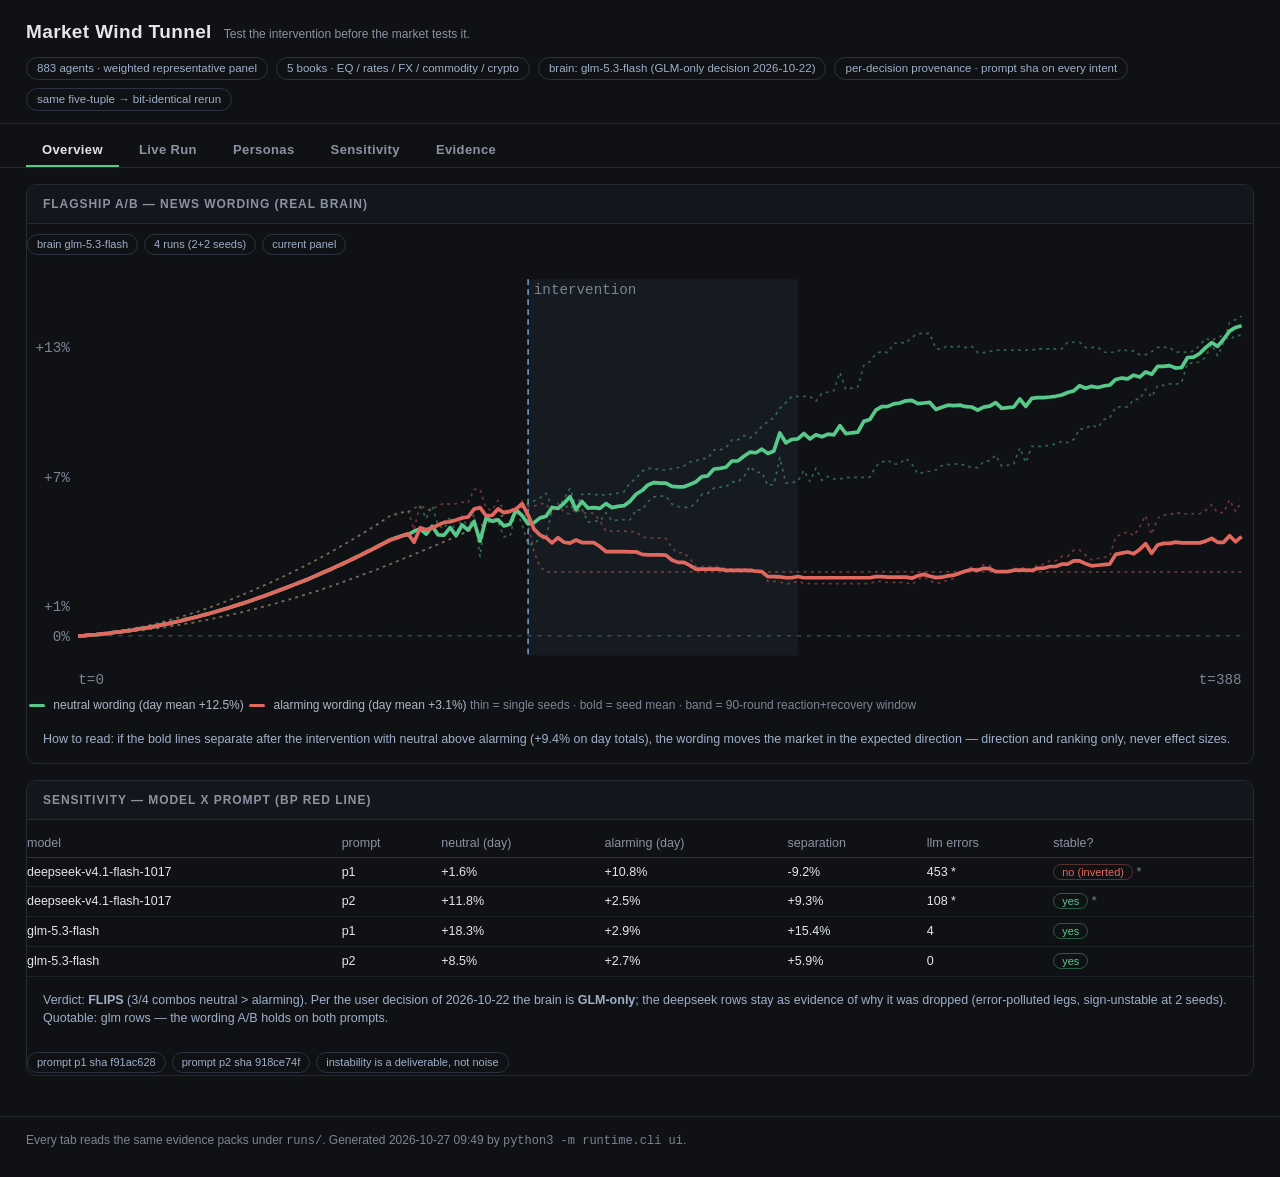
==== commit 6947bf5c: "Tabbed dashboard with process visualisation: Live Run replay + persona grid - five top tabs: Overvie" ====
--- a/docs/dashboard.html
+++ b/docs/dashboard.html
@@ -4,13 +4,20 @@
 :root { color-scheme: dark; }
 body { margin:0; background:#0f1115; color:#e6e6e6;
   font:14px/1.5 -apple-system,"Segoe UI",sans-serif; }
-header { padding:22px 26px 16px; border-bottom:1px solid #262a33; }
-h1 { margin:0; font-size:19px; letter-spacing:.02em; }
-.tag { color:#8b93a1; font-size:12px; margin-top:4px; }
-.strip { display:flex; flex-wrap:wrap; gap:8px; margin-top:12px; }
-.strip span { border:1px solid #2c3340; border-radius:99px; padding:3px 10px;
+header { padding:18px 26px 12px; border-bottom:1px solid #262a33; }
+h1 { margin:0; font-size:19px; letter-spacing:.02em; display:inline; }
+.tag { color:#8b93a1; font-size:12px; margin-left:12px; display:inline; }
+.strip { display:flex; flex-wrap:wrap; gap:8px; margin-top:10px; }
+.strip span { border:1px solid #2c3340; border-radius:99px; padding:2px 10px;
   font-size:11.5px; color:#9fb0c9; }
-main { padding:18px 26px 40px; display:grid; gap:16px; }
+nav { display:flex; gap:4px; padding:10px 26px 0; border-bottom:1px solid #262a33; }
+nav button { background:none; border:none; border-bottom:2px solid transparent;
+  color:#8b93a1; font:600 13px -apple-system,"Segoe UI",sans-serif;
+  padding:8px 16px; cursor:pointer; letter-spacing:.03em; }
+nav button.on { color:#e6e6e6; border-bottom-color:#57c98a; }
+.page { display:none; padding:16px 26px 40px; }
+.page.on { display:block; }
+main { display:grid; gap:16px; }
 section { border:1px solid #262a33; border-radius:10px; overflow:hidden; }
 section > h2 { margin:0; padding:10px 16px; font-size:12px; letter-spacing:.08em;
   text-transform:uppercase; color:#8b93a1; border-bottom:1px solid #262a33;
@@ -22,9 +29,9 @@
 .legend { font-size:12px; color:#aeb7c6; margin:4px 0 8px; }
 .legend i { display:inline-block; width:16px; height:3px;
   vertical-align:middle; margin:0 5px 2px 2px; border-radius:2px; }
-.mut, .legend .mut { color:#7c8494; }
+.mut { color:#7c8494; }
 .read { font-size:12.5px; color:#9fb0c9; padding:8px 0 14px; }
-.read.warn, .warn { color:#e0a33e; }
+.warn, .read.warn { color:#e0a33e; }
 pre { overflow-x:auto; font:11.5px/1.7 ui-monospace,Menlo,monospace;
   color:#c7d0dd; background:#13161c; border:1px solid #1d212a;
   border-radius:6px; padding:10px 12px; }
@@ -33,21 +40,43 @@
 table.grid th { text-align:left; color:#8b93a1; font-weight:500;
   border-bottom:1px solid #2c3340; padding:4px 10px 4px 0; }
 table.grid td { padding:5px 10px 5px 0; border-bottom:1px solid #1d212a; }
-.pill { border-radius:99px; padding:1px 8px; font-size:11px;
-  border:1px solid; }
+.pill { border-radius:99px; padding:1px 8px; font-size:11px; border:1px solid; }
 .pill.ok { color:#57c98a; border-color:#2c5b43; }
 .pill.bad { color:#e0685f; border-color:#5b2f2c; }
 .chips { display:flex; flex-wrap:wrap; gap:6px; margin:10px 0 2px; }
 .chip { border:1px solid #2c3340; border-radius:99px; padding:1px 9px;
   font-size:11px; color:#9fb0c9; }
 .chip.warn { color:#e0a33e; border-color:#5b4a26; }
-.smalls { display:grid; grid-template-columns:repeat(auto-fit,minmax(300px,1fr));
-  gap:12px; margin:8px 0 4px; }
-.small { border:1px solid #1d212a; border-radius:8px; padding:8px 10px; }
-.small h3 { margin:0 0 2px; font-size:12.5px; }
-.stats { font:11px ui-monospace,Menlo,monospace; color:#8b93a1; margin-top:4px; }
-.cards { display:grid; grid-template-columns:repeat(auto-fit,minmax(330px,1fr));
-  gap:12px; margin:8px 0 4px; }
+.rpbar { display:flex; gap:10px; align-items:center; margin:12px 0 4px;
+  flex-wrap:wrap; }
+.rpbar button { background:#1a1f29; border:1px solid #2c3340; color:#e6e6e6;
+  border-radius:6px; padding:5px 14px; font:600 12px ui-monospace,Menlo,monospace;
+  cursor:pointer; }
+.rpbar button:hover { border-color:#57c98a; }
+.rpbar .t { font:12px ui-monospace,Menlo,monospace; color:#9fb0c9;
+  min-width:120px; }
+.rpbar select { background:#1a1f29; color:#e6e6e6; border:1px solid #2c3340;
+  border-radius:6px; padding:4px 8px; font:12px ui-monospace,Menlo,monospace; }
+.rpbar .rep { color:#e0a33e; font-size:11px; border:1px solid #5b4a26;
+  border-radius:99px; padding:1px 9px; }
+.kpis { display:grid; grid-template-columns:repeat(auto-fit,minmax(150px,1fr));
+  gap:10px; margin:10px 0; }
+.kpi { border:1px solid #1d212a; border-radius:8px; padding:8px 12px; }
+.kpi .v { font:600 20px ui-monospace,Menlo,monospace; color:#e6e6e6; }
+.kpi .k { font-size:11px; color:#8b93a1; }
+.eqsvg { margin:6px 0 10px; }
+.evline { font:12.5px ui-monospace,Menlo,monospace; color:#e0a33e;
+  padding:6px 0; min-height:20px; }
+.telebox { height:150px; overflow-y:auto; }
+.gwrap { display:flex; gap:16px; margin:10px 0; align-items:flex-start;
+  flex-wrap:wrap; }
+.ggrid { display:grid; grid-template-columns:repeat(auto-fill,minmax(14px,1fr));
+  gap:2px; flex:1 1 460px; min-width:420px; }
+.cell { width:100%; aspect-ratio:1; border-radius:3px; cursor:pointer;
+  opacity:.9; }
+.cell:hover { outline:1px solid #e6e6e6; }
+.drawer { flex:1 1 320px; min-width:300px; }
+.cards { display:grid; gap:12px; margin:8px 0 4px; }
 .card { border:1px solid #1d212a; border-radius:8px; padding:10px 12px; }
 .card h3 { margin:0; font-size:13px; }
 .card .id { color:#8b93a1; font-size:11px; font-weight:400; margin:2px 0 6px; }
@@ -56,14 +85,17 @@
 .cs td { padding:2px 10px 2px 0; font-size:11.5px; }
 .cs td.k { color:#7c8494; white-space:nowrap; }
 .ev { font-size:11px; color:#8b93a1; margin-top:8px; }
+.glegend { display:flex; flex-wrap:wrap; gap:10px; font-size:11px;
+  color:#8b93a1; margin:6px 0; }
+.glegend i { display:inline-block; width:10px; height:10px;
+  border-radius:3px; margin-right:4px; vertical-align:-1px; }
 footer { padding:14px 26px 28px; border-top:1px solid #262a33;
   color:#7c8494; font-size:12px; }
 footer b { color:#9fb0c9; }
-footer ul { margin:6px 0 10px; padding-left:18px; }
 </style></head><body>
 <header>
-<h1>Market Wind Tunnel</h1>
-<div class="tag">Test the intervention before the market tests it.</div>
+<h1>Market Wind Tunnel</h1><span class="tag">Test the intervention before
+the market tests it.</span>
 <div class="strip">
 <span>883 agents · weighted representative panel</span>
 <span>5 books · EQ / rates / FX / commodity / crypto</span>
@@ -72,29 +104,194 @@
 <span>same five-tuple → bit-identical rerun</span>
 </div>
 </header>
-<main><section><h2>Flagship A/B — news wording (real brain)</h2><div class='chips'><span class='chip'>brain glm-5.3-flash</span><span class='chip'>4 runs (2+2 seeds)</span><span class='chip'>current panel</span></div><svg viewBox='0 0 860 300' class='chart' role='img'><text x='30' y='243.0' class='tick' text-anchor='end'>+1%</text><text x='30' y='152.0' class='tick' text-anchor='end'>+7%</text><text x='30' y='61.0' class='tick' text-anchor='end'>+13%</text><line x1='36' y1='260.1' x2='852' y2='260.1' stroke='#3a4150' stroke-dasharray='3 4'/><text x='30' y='264.1' class='tick' text-anchor='end'>0%</text><text x='36' y='294' class='tick'>t=0</text><text x='852' y='294' class='tick' text-anchor='end'>t=388</text><rect x='351.5' y='10' width='189.3' height='264' fill='#5b8bb0' opacity='0.08'/><line x1='351.5' y1='10' x2='351.5' y2='274' stroke='#7fa8d0' stroke-dasharray='4 3'/><text x='355.5' y='20' class='tick'>intervention</text><polyline points='36.0,260.1 40.2,260.0 44.4,259.6 48.6,259.4 52.8,259.0 57.0,258.8 61.2,258.3 65.4,258.0 69.6,257.5 73.9,257.1 78.1,256.5 82.3,256.1 86.5,255.4 90.7,255.0 94.9,254.3 99.1,253.8 103.3,253.0 107.5,252.4 111.7,251.6 115.9,251.0 120.1,250.0 124.3,249.4 128.5,248.4 132.7,247.7 136.9,246.6 141.2,245.8 145.4,244.8 149.6,243.9 153.8,242.7 158.0,241.8 162.2,240.6 166.4,239.6 170.6,238.4 174.8,237.3 179.0,236.0 183.2,234.9 187.4,233.5 191.6,232.4 195.8,231.1 200.0,229.7 204.2,228.4 208.5,226.9 212.7,225.5 216.9,224.0 221.1,222.6 225.3,221.0 229.5,219.5 233.7,218.0 237.9,216.3 242.1,214.8 246.3,213.2 250.5,211.5 254.7,209.9 258.9,208.2 263.1,206.4 267.3,204.8 271.5,203.0 275.8,201.2 280.0,199.4 284.2,197.6 288.4,195.9 292.6,194.1 296.8,192.3 301.0,190.4 305.2,188.6 309.4,186.7 313.6,184.9 317.8,183.0 322.0,181.1 326.2,179.2 330.4,177.3 334.6,175.3 338.8,173.4 343.1,171.4 347.3,169.5 351.5,167.4 355.7,165.4 359.9,163.4 364.1,160.2 368.3,169.6 372.5,170.8 376.7,163.8 380.9,156.7 385.1,169.9 389.3,160.7 393.5,160.7 397.7,160.7 401.9,161.7 406.1,161.0 410.4,160.9 414.6,160.0 418.8,159.0 423.0,152.7 427.2,149.8 431.4,144.7 435.6,142.7 439.8,142.7 444.0,143.8 448.2,143.8 452.4,142.9 456.6,142.1 460.8,141.1 465.0,138.1 469.2,137.3 473.4,135.9 477.6,135.7 481.9,129.7 486.1,129.7 490.3,128.3 494.5,122.7 498.7,122.7 502.9,119.7 507.1,121.4 511.3,117.9 515.5,113.1 519.7,109.8 523.9,107.1 528.1,100.5 532.3,96.5 536.5,92.2 540.7,92.2 544.9,92.2 549.2,92.2 553.4,95.6 557.6,90.0 561.8,89.1 566.0,88.2 570.2,75.3 574.4,87.3 578.6,86.4 582.8,85.5 587.0,70.4 591.2,67.9 595.4,62.4 599.6,60.5 603.8,61.5 608.0,55.1 612.2,54.3 616.5,54.8 620.7,50.7 624.9,48.2 629.1,48.0 633.3,48.0 637.5,58.8 641.7,58.8 645.9,56.5 650.1,57.9 654.3,57.0 658.5,58.0 662.7,57.1 666.9,61.5 671.1,61.5 675.3,60.6 679.5,59.6 683.8,59.7 688.0,59.7 692.2,59.7 696.4,59.7 700.6,59.7 704.8,59.7 709.0,58.8 713.2,58.8 717.4,58.8 721.6,58.8 725.8,58.8 730.0,54.2 734.2,54.2 738.4,54.2 742.6,57.9 746.8,57.9 751.1,57.7 755.3,61.2 759.5,61.2 763.7,61.2 767.9,59.1 772.1,60.3 776.3,60.3 780.5,62.9 784.7,62.9 788.9,60.9 793.1,57.8 797.3,57.8 801.5,57.8 805.7,61.1 809.9,61.1 814.1,61.1 818.4,60.4 822.6,56.3 826.8,51.5 831.0,53.2 835.2,50.5 839.4,49.7 843.6,52.5 847.8,49.3 852.0,49.3' fill='none' stroke='#57c98a' stroke-width='1.2' stroke-dasharray='2 3' stroke-linejoin='round' opacity='0.45'/><polyline points='36.0,260.1 40.2,260.0 44.4,259.3 48.6,259.1 52.8,258.4 57.0,258.0 61.2,257.2 65.4,256.7 69.6,255.8 73.9,255.2 78.1,254.1 82.3,253.5 86.5,252.5 90.7,251.5 94.9,250.4 99.1,249.4 103.3,248.1 107.5,247.0 111.7,245.6 115.9,244.3 120.1,243.1 124.3,241.5 128.5,240.1 132.7,238.5 136.9,236.9 141.2,235.4 145.4,233.7 149.6,231.9 153.8,230.2 158.0,228.4 162.2,226.6 166.4,224.7 170.6,222.9 174.8,220.9 179.0,218.9 183.2,216.9 187.4,214.9 191.6,212.8 195.8,210.6 200.0,208.4 204.2,206.2 208.5,203.9 212.7,201.6 216.9,199.2 221.1,196.8 225.3,194.4 229.5,191.9 233.7,189.4 237.9,186.8 242.1,184.2 246.3,181.5 250.5,178.8 254.7,176.0 258.9,174.4 263.1,173.5 267.3,173.4 271.5,170.5 275.8,169.0 280.0,177.9 284.2,168.9 288.4,182.7 292.6,185.0 296.8,176.2 301.0,189.4 305.2,176.2 309.4,185.3 313.6,175.0 317.8,204.5 322.0,174.1 326.2,180.3 330.4,180.3 334.6,190.6 338.8,190.3 343.1,172.0 347.3,182.1 351.5,195.9 355.7,195.9 359.9,191.5 364.1,192.3 368.3,170.6 372.5,170.6 376.7,170.6 380.9,168.3 385.1,173.2 389.3,171.0 393.5,180.4 397.7,179.7 401.9,179.7 406.1,173.8 410.4,179.5 414.6,178.7 418.8,178.7 423.0,178.7 427.2,171.7 431.4,171.7 435.6,166.0 439.8,162.6 444.0,162.2 448.2,162.2 452.4,167.7 456.6,169.3 460.8,170.0 465.0,170.0 469.2,166.9 473.4,160.9 477.6,160.1 481.9,156.5 486.1,155.8 490.3,155.5 494.5,152.3 498.7,152.1 502.9,148.6 507.1,141.2 511.3,145.4 515.5,145.4 519.7,154.7 523.9,153.8 528.1,135.1 532.3,153.0 536.5,152.7 540.7,151.8 544.9,144.1 549.2,151.8 553.4,142.5 557.6,151.0 561.8,148.3 566.0,150.1 570.2,150.1 574.4,149.2 578.6,149.0 582.8,149.0 587.0,149.0 591.2,148.9 595.4,141.2 599.6,138.3 603.8,136.8 608.0,139.8 612.2,139.3 616.5,135.7 620.7,139.4 624.9,146.4 629.1,145.6 633.3,144.7 637.5,143.8 641.7,140.8 645.9,140.0 650.1,139.6 654.3,139.6 658.5,140.7 662.7,142.1 666.9,142.1 671.1,137.8 675.3,137.4 679.5,133.4 683.8,141.2 688.0,140.4 692.2,139.5 696.4,128.3 700.6,138.6 704.8,127.2 709.0,127.2 713.2,127.2 717.4,126.3 721.6,125.5 725.8,123.7 730.0,124.6 734.2,122.4 738.4,115.1 742.6,114.9 746.8,112.3 751.1,114.1 755.3,108.5 759.5,107.3 763.7,99.5 767.9,99.5 772.1,99.5 776.3,94.3 780.5,94.3 784.7,87.2 788.9,92.6 793.1,84.5 797.3,84.5 801.5,83.4 805.7,83.6 809.9,82.7 814.1,68.8 818.4,68.8 822.6,68.0 826.8,64.6 831.0,55.5 835.2,63.7 839.4,54.5 843.6,40.4 847.8,38.3 852.0,35.9' fill='none' stroke='#57c98a' stroke-width='1.2' stroke-dasharray='2 3' stroke-linejoin='round' opacity='0.45'/><polyline points='36.0,260.1 40.2,260.0 44.4,259.5 48.6,259.3 52.8,258.7 57.0,258.4 61.2,257.7 65.4,257.4 69.6,256.6 73.9,256.2 78.1,255.3 82.3,254.8 86.5,254.0 90.7,253.3 94.9,252.3 99.1,251.6 103.3,250.6 107.5,249.7 111.7,248.6 115.9,247.6 120.1,246.6 124.3,245.4 128.5,244.3 132.7,243.1 136.9,241.8 141.2,240.6 145.4,239.2 149.6,237.9 153.8,236.5 158.0,235.1 162.2,233.6 166.4,232.2 170.6,230.6 174.8,229.1 179.0,227.5 183.2,225.9 187.4,224.2 191.6,222.6 195.8,220.9 200.0,219.1 204.2,217.3 208.5,215.4 212.7,213.6 216.9,211.6 221.1,209.7 225.3,207.7 229.5,205.7 233.7,203.7 237.9,201.5 242.1,199.5 246.3,197.3 250.5,195.1 254.7,192.9 258.9,191.3 263.1,189.9 267.3,189.1 271.5,186.8 275.8,185.1 280.0,188.7 284.2,183.3 288.4,189.3 292.6,189.5 296.8,184.2 301.0,189.9 305.2,182.4 309.4,186.0 313.6,179.9 317.8,193.7 322.0,177.6 326.2,179.7 330.4,178.8 334.6,183.0 338.8,181.8 343.1,171.7 347.3,175.8 351.5,181.7 355.7,180.7 359.9,177.4 364.1,176.3 368.3,170.1 372.5,170.7 376.7,167.2 380.9,162.5 385.1,171.6 389.3,165.9 393.5,170.5 397.7,170.2 401.9,170.7 406.1,167.4 410.4,170.2 414.6,169.3 418.8,168.8 423.0,165.7 427.2,160.8 431.4,158.2 435.6,154.3 439.8,152.6 444.0,153.0 448.2,153.0 452.4,155.3 456.6,155.7 460.8,155.6 465.0,154.0 469.2,152.1 473.4,148.4 477.6,147.9 481.9,143.1 486.1,142.7 490.3,141.9 494.5,137.5 498.7,137.4 502.9,134.1 507.1,131.3 511.3,131.7 515.5,129.2 519.7,132.2 523.9,130.5 528.1,117.8 532.3,124.7 536.5,122.4 540.7,122.0 544.9,118.2 549.2,122.0 553.4,119.1 557.6,120.5 561.8,118.7 566.0,119.1 570.2,112.7 574.4,118.3 578.6,117.7 582.8,117.3 587.0,109.7 591.2,108.4 595.4,101.8 599.6,99.4 603.8,99.2 608.0,97.4 612.2,96.8 616.5,95.3 620.7,95.0 624.9,97.3 629.1,96.8 633.3,96.4 637.5,101.3 641.7,99.8 645.9,98.3 650.1,98.7 654.3,98.3 658.5,99.4 662.7,99.6 666.9,101.8 671.1,99.7 675.3,99.0 679.5,96.5 683.8,100.5 688.0,100.0 692.2,99.6 696.4,94.0 700.6,99.2 704.8,93.5 709.0,93.0 713.2,93.0 717.4,92.6 721.6,92.1 725.8,91.2 730.0,89.4 734.2,88.3 738.4,84.7 742.6,86.4 746.8,85.1 751.1,85.9 755.3,84.9 759.5,84.2 763.7,80.3 767.9,79.3 772.1,79.9 776.3,77.3 780.5,78.6 784.7,75.0 788.9,76.7 793.1,71.1 797.3,71.1 801.5,70.6 805.7,72.3 809.9,71.9 814.1,64.9 818.4,64.6 822.6,62.1 826.8,58.0 831.0,54.4 835.2,57.1 839.4,52.1 843.6,46.4 847.8,43.8 852.0,42.6' fill='none' stroke='#57c98a' stroke-width='2.6' stroke-linejoin='round' opacity='1.0'/><polyline points='36.0,260.1 40.2,260.0 44.4,259.6 48.6,259.4 52.8,259.0 57.0,258.8 61.2,258.3 65.4,258.0 69.6,257.5 73.9,257.1 78.1,256.5 82.3,256.1 86.5,255.4 90.7,255.0 94.9,254.3 99.1,253.8 103.3,253.0 107.5,252.4 111.7,251.6 115.9,251.0 120.1,250.0 124.3,249.4 128.5,248.4 132.7,247.7 136.9,246.6 141.2,245.8 145.4,244.8 149.6,243.9 153.8,242.7 158.0,241.8 162.2,240.6 166.4,239.6 170.6,238.4 174.8,237.3 179.0,236.0 183.2,234.9 187.4,233.5 191.6,232.4 195.8,231.1 200.0,229.7 204.2,228.4 208.5,226.9 212.7,225.5 216.9,224.0 221.1,222.6 225.3,221.0 229.5,219.5 233.7,218.0 237.9,216.3 242.1,214.8 246.3,213.2 250.5,211.5 254.7,209.9 258.9,208.2 263.1,206.4 267.3,204.8 271.5,203.0 275.8,201.2 280.0,199.4 284.2,197.6 288.4,195.9 292.6,194.1 296.8,192.3 301.0,190.4 305.2,188.6 309.4,186.7 313.6,184.9 317.8,183.0 322.0,181.1 326.2,179.2 330.4,177.3 334.6,175.3 338.8,173.4 343.1,171.4 347.3,169.5 351.5,169.1 355.7,169.1 359.9,167.4 364.1,167.3 368.3,174.5 372.5,167.3 376.7,173.6 380.9,174.8 385.1,170.5 389.3,174.0 393.5,174.0 397.7,174.2 401.9,179.6 406.1,186.7 410.4,186.7 414.6,186.7 418.8,186.7 423.0,187.0 427.2,187.0 431.4,190.6 435.6,191.5 439.8,191.5 444.0,191.5 448.2,191.8 452.4,198.7 456.6,201.8 460.8,201.8 465.0,206.1 469.2,211.5 473.4,211.5 477.6,211.5 481.9,211.5 486.1,211.5 490.3,213.1 494.5,213.1 498.7,213.1 502.9,213.1 507.1,213.1 511.3,214.4 515.5,214.8 519.7,221.9 523.9,221.9 528.1,222.3 532.3,223.5 536.5,223.5 540.7,221.6 544.9,223.5 549.2,223.5 553.4,223.5 557.6,223.5 561.8,223.5 566.0,223.5 570.2,223.5 574.4,223.5 578.6,223.5 582.8,223.5 587.0,223.5 591.2,223.5 595.4,221.9 599.6,221.9 603.8,222.7 608.0,222.7 612.2,222.7 616.5,222.7 620.7,224.2 624.9,220.7 629.1,218.6 633.3,221.4 637.5,223.3 641.7,222.7 645.9,220.9 650.1,219.9 654.3,216.9 658.5,214.0 662.7,211.9 666.9,213.2 671.1,210.2 675.3,210.7 679.5,215.0 683.8,215.0 688.0,215.0 692.2,212.9 696.4,212.6 700.6,212.6 704.8,213.2 709.0,210.3 713.2,210.0 717.4,207.6 721.6,207.6 725.8,204.4 730.0,204.4 734.2,200.0 738.4,200.0 742.6,203.6 746.8,206.8 751.1,205.9 755.3,205.1 759.5,204.3 763.7,190.7 767.9,188.9 772.1,187.2 776.3,189.9 780.5,183.7 784.7,175.7 788.9,189.0 793.1,177.6 797.3,175.4 801.5,175.4 805.7,173.6 809.9,174.5 814.1,174.5 818.4,174.5 822.6,174.5 826.8,172.1 831.0,168.2 835.2,173.7 839.4,173.7 843.6,164.6 847.8,172.8 852.0,165.7' fill='none' stroke='#e0685f' stroke-width='1.2' stroke-dasharray='2 3' stroke-linejoin='round' opacity='0.45'/><polyline points='36.0,260.1 40.2,260.0 44.4,259.3 48.6,259.1 52.8,258.4 57.0,258.0 61.2,257.2 65.4,256.7 69.6,255.8 73.9,255.2 78.1,254.1 82.3,253.5 86.5,252.5 90.7,251.5 94.9,250.4 99.1,249.4 103.3,248.1 107.5,247.0 111.7,245.6 115.9,244.3 120.1,243.1 124.3,241.5 128.5,240.1 132.7,238.5 136.9,236.9 141.2,235.4 145.4,233.7 149.6,231.9 153.8,230.2 158.0,228.4 162.2,226.6 166.4,224.7 170.6,222.9 174.8,220.9 179.0,218.9 183.2,216.9 187.4,214.9 191.6,212.8 195.8,210.6 200.0,208.4 204.2,206.2 208.5,203.9 212.7,201.6 216.9,199.2 221.1,196.8 225.3,194.4 229.5,191.9 233.7,189.4 237.9,186.8 242.1,184.2 246.3,181.5 250.5,178.8 254.7,176.0 258.9,175.2 263.1,173.6 267.3,172.3 271.5,185.9 275.8,167.7 280.0,172.1 284.2,171.1 288.4,169.0 292.6,166.9 296.8,167.9 301.0,167.4 305.2,166.4 309.4,166.9 313.6,157.4 317.8,157.3 322.0,170.6 326.2,172.3 330.4,165.0 334.6,172.3 338.8,171.9 343.1,171.1 347.3,165.3 351.5,181.8 355.7,201.4 359.9,211.6 364.1,215.3 368.3,215.3 372.5,215.3 376.7,215.3 380.9,215.3 385.1,215.3 389.3,215.3 393.5,215.3 397.7,215.3 401.9,215.3 406.1,215.3 410.4,215.3 414.6,215.3 418.8,215.3 423.0,215.3 427.2,215.3 431.4,215.3 435.6,215.3 439.8,215.3 444.0,215.3 448.2,215.3 452.4,215.3 456.6,215.3 460.8,215.3 465.0,215.3 469.2,215.3 473.4,215.3 477.6,215.3 481.9,215.3 486.1,215.3 490.3,215.3 494.5,215.3 498.7,215.3 502.9,215.3 507.1,215.3 511.3,215.3 515.5,215.3 519.7,215.3 523.9,215.3 528.1,215.3 532.3,215.3 536.5,215.3 540.7,215.3 544.9,215.3 549.2,215.3 553.4,215.3 557.6,215.3 561.8,215.3 566.0,215.3 570.2,215.3 574.4,215.3 578.6,215.3 582.8,215.3 587.0,215.3 591.2,215.3 595.4,215.3 599.6,215.3 603.8,215.3 608.0,215.3 612.2,215.3 616.5,215.3 620.7,215.3 624.9,215.3 629.1,215.3 633.3,215.3 637.5,215.3 641.7,215.3 645.9,215.3 650.1,215.3 654.3,215.3 658.5,215.3 662.7,215.3 666.9,215.3 671.1,215.3 675.3,215.3 679.5,215.3 683.8,215.3 688.0,215.3 692.2,215.3 696.4,215.3 700.6,215.3 704.8,215.3 709.0,215.3 713.2,215.3 717.4,215.3 721.6,215.3 725.8,215.3 730.0,215.3 734.2,215.3 738.4,215.3 742.6,215.3 746.8,215.3 751.1,215.3 755.3,215.3 759.5,215.3 763.7,215.3 767.9,215.3 772.1,215.3 776.3,215.3 780.5,215.3 784.7,215.3 788.9,215.3 793.1,215.3 797.3,215.3 801.5,215.3 805.7,215.3 809.9,215.3 814.1,215.3 818.4,215.3 822.6,215.3 826.8,215.3 831.0,215.3 835.2,215.3 839.4,215.3 843.6,215.3 847.8,215.3 852.0,215.3' fill='none' stroke='#e0685f' stroke-width='1.2' stroke-dasharray='2 3' stroke-linejoin='round' opacity='0.45'/><polyline points='36.0,260.1 40.2,260.0 44.4,259.5 48.6,259.3 52.8,258.7 57.0,258.4 61.2,257.7 65.4,257.4 69.6,256.6 73.9,256.2 78.1,255.3 82.3,254.8 86.5,254.0 90.7,253.3 94.9,252.3 99.1,251.6 103.3,250.6 107.5,249.7 111.7,248.6 115.9,247.6 120.1,246.6 124.3,245.4 128.5,244.3 132.7,243.1 136.9,241.8 141.2,240.6 145.4,239.2 149.6,237.9 153.8,236.5 158.0,235.1 162.2,233.6 166.4,232.2 170.6,230.6 174.8,229.1 179.0,227.5 183.2,225.9 187.4,224.2 191.6,222.6 195.8,220.9 200.0,219.1 204.2,217.3 208.5,215.4 212.7,213.6 216.9,211.6 221.1,209.7 225.3,207.7 229.5,205.7 233.7,203.7 237.9,201.5 242.1,199.5 246.3,197.3 250.5,195.1 254.7,192.9 258.9,191.7 263.1,190.0 267.3,188.6 271.5,194.5 275.8,184.4 280.0,185.8 284.2,184.4 288.4,182.4 292.6,180.5 296.8,180.1 301.0,178.9 305.2,177.5 309.4,176.8 313.6,171.2 317.8,170.2 322.0,175.8 326.2,175.7 330.4,171.1 334.6,173.8 338.8,172.7 343.1,171.2 347.3,167.4 351.5,175.4 355.7,185.3 359.9,189.5 364.1,191.3 368.3,194.9 372.5,191.3 376.7,194.5 380.9,195.1 385.1,192.9 389.3,194.7 393.5,194.7 397.7,194.8 401.9,197.5 406.1,201.0 410.4,201.0 414.6,201.0 418.8,201.0 423.0,201.2 427.2,201.2 431.4,203.0 435.6,203.4 439.8,203.4 444.0,203.4 448.2,203.5 452.4,207.0 456.6,208.6 460.8,208.6 465.0,210.7 469.2,213.4 473.4,213.4 477.6,213.4 481.9,213.4 486.1,213.4 490.3,214.2 494.5,214.2 498.7,214.2 502.9,214.2 507.1,214.2 511.3,214.8 515.5,215.1 519.7,218.6 523.9,218.6 528.1,218.8 532.3,219.4 536.5,219.4 540.7,218.5 544.9,219.4 549.2,219.4 553.4,219.4 557.6,219.4 561.8,219.4 566.0,219.4 570.2,219.4 574.4,219.4 578.6,219.4 582.8,219.4 587.0,219.4 591.2,219.4 595.4,218.6 599.6,218.6 603.8,219.0 608.0,219.0 612.2,219.0 616.5,219.0 620.7,219.7 624.9,218.0 629.1,217.0 633.3,218.3 637.5,219.3 641.7,219.0 645.9,218.1 650.1,217.6 654.3,216.1 658.5,214.7 662.7,213.6 666.9,214.2 671.1,212.8 675.3,213.0 679.5,215.1 683.8,215.1 688.0,215.1 692.2,214.1 696.4,214.0 700.6,214.0 704.8,214.3 709.0,212.8 713.2,212.7 717.4,211.5 721.6,211.5 725.8,209.9 730.0,209.9 734.2,207.6 738.4,207.6 742.6,209.5 746.8,211.0 751.1,210.6 755.3,210.2 759.5,209.8 763.7,203.0 767.9,202.1 772.1,201.3 776.3,202.6 780.5,199.5 784.7,195.5 788.9,202.2 793.1,196.4 797.3,195.3 801.5,195.3 805.7,194.4 809.9,194.9 814.1,194.9 818.4,194.9 822.6,194.9 826.8,193.7 831.0,191.8 835.2,194.5 839.4,194.5 843.6,189.9 847.8,194.1 852.0,190.5' fill='none' stroke='#e0685f' stroke-width='2.6' stroke-linejoin='round' opacity='1.0'/></svg><div class='legend'><span><i style='background:#57c98a'></i> neutral wording (day mean +12.5%)</span> <span><i style='background:#e0685f'></i> alarming wording (day mean +3.1%)</span> <span class='mut'>thin = single seeds · bold = seed mean · band = 90-round reaction+recovery window</span></div><div class='read'>How to read: if the bold lines separate after the intervention with neutral above alarming (+9.4% on day totals), the wording moves the market in the expected direction — direction and ranking only, never effect sizes.</div></section><section><h2>Sensitivity — model x prompt (BP red line)</h2><table class='grid'><tr><th>model</th><th>prompt</th><th>neutral (day)</th><th>alarming (day)</th><th>separation</th><th>llm errors</th><th>stable?</th></tr><tr><td>deepseek-v4.1-flash-1017</td><td>p1</td><td>+1.6%</td><td>+10.8%</td><td>-9.2%</td><td>453 *</td><td class='mut'><span class='pill bad'>no (inverted)</span> *</td></tr><tr><td>deepseek-v4.1-flash-1017</td><td>p2</td><td>+11.8%</td><td>+2.5%</td><td>+9.3%</td><td>108 *</td><td class='mut'><span class='pill ok'>yes</span> *</td></tr><tr><td>glm-5.3-flash</td><td>p1</td><td>+18.3%</td><td>+2.9%</td><td>+15.4%</td><td>4</td><td><span class='pill ok'>yes</span></td></tr><tr><td>glm-5.3-flash</td><td>p2</td><td>+8.5%</td><td>+2.7%</td><td>+5.9%</td><td>0</td><td><span class='pill ok'>yes</span></td></tr></table><div class='read'>Verdict: <b>FLIPS</b> (3/4 combos neutral &gt; alarming). Per the user decision of 2026-10-22 the brain is <b>GLM-only</b>; the deepseek rows stay as evidence of why it was dropped (error-polluted legs, sign-unstable at 2 seeds). Quotable: glm rows — the wording A/B holds on both prompts.</div><div class='chips'><span class='chip'>prompt p1 sha f91ac628</span><span class='chip'>prompt p2 sha 918ce74f</span><span class='chip'>instability is a deliverable, not noise</span></div></section><section><h2>Five books pulse — one run, current panel</h2><div class='chips'><span class='chip'>population 47d972a3fa (current panel)</span><span class='chip'>brain mock-heuristic-v1 — pipeline view</span><span class='chip'>seed 11</span></div><div class='smalls'><div class='small'><h3>Equity <span class='pill bad'>8 halts</span></h3><svg viewBox='0 0 300 110' class='chart' role='img'><text x='24' y='81.5' class='tick' text-anchor='end'>-6%</text><text x='24' y='57.0' class='tick' text-anchor='end'>-1%</text><text x='24' y='32.5' class='tick' text-anchor='end'>+4%</text><line x1='30' y1='48.6' x2='292' y2='48.6' stroke='#3a4150' stroke-dasharray='3 4'/><text x='30' y='104' class='tick'>t=0</text><text x='292' y='104' class='tick' text-anchor='end'>t=384</text><polyline points='30.0,48.6 31.4,48.6 32.7,48.5 34.1,48.5 35.5,48.3 36.8,48.3 38.2,48.1 39.6,48.1 40.9,47.9 42.3,47.8 43.6,47.6 45.0,47.5 46.4,47.3 47.7,47.2 49.1,47.0 50.5,46.8 51.8,46.6 53.2,46.5 54.6,46.2 55.9,46.0 57.3,45.8 58.7,45.6 60.0,45.3 61.4,45.1 62.8,44.8 64.1,44.6 65.5,44.3 66.8,44.0 68.2,43.7 69.6,43.4 70.9,43.1 72.3,42.8 73.7,42.5 75.0,42.2 76.4,41.8 77.8,41.5 79.1,41.1 80.5,40.7 81.9,40.4 83.2,40.0 84.6,39.6 85.9,39.2 87.3,38.8 88.7,38.4 90.0,38.0 91.4,37.5 92.8,37.1 94.1,36.7 95.5,36.2 96.9,35.7 98.2,35.3 99.6,34.8 101.0,34.3 102.3,33.9 103.7,33.4 105.1,32.9 106.4,32.4 107.8,31.9 109.1,31.4 110.5,30.9 111.9,30.4 113.2,29.8 114.6,29.3 116.0,28.8 117.3,28.3 118.7,27.7 120.1,27.2 121.4,26.7 122.8,26.2 124.2,25.6 125.5,25.1 126.9,24.5 128.2,24.0 129.6,23.4 131.0,22.8 132.3,23.0 133.7,28.8 135.1,28.8 136.4,35.1 137.8,37.6 139.2,37.6 140.5,37.6 141.9,37.6 143.3,35.7 144.6,37.4 146.0,38.3 147.4,38.3 148.7,43.1 150.1,43.1 151.4,45.5 152.8,46.3 154.2,47.2 155.5,47.2 156.9,48.2 158.3,50.2 159.6,51.2 161.0,51.2 162.4,51.8 163.7,52.8 165.1,54.5 166.5,55.8 167.8,55.8 169.2,56.5 170.6,57.0 171.9,57.7 173.3,57.7 174.6,58.8 176.0,59.2 177.4,60.4 178.7,61.8 180.1,62.9 181.5,64.4 182.8,64.4 184.2,64.4 185.6,65.6 186.9,66.4 188.3,67.4 189.7,68.4 191.0,69.4 192.4,71.2 193.8,71.2 195.1,71.6 196.5,73.6 197.8,73.6 199.2,74.4 200.6,75.3 201.9,75.3 203.3,75.3 204.7,77.4 206.0,78.0 207.4,78.0 208.8,78.0 210.1,78.8 211.5,81.0 212.9,81.0 214.2,81.0 215.6,81.8 226.5,81.8 237.4,82.2 248.3,82.2 259.2,82.3 270.2,82.9 281.1,82.9 292.0,83.2' fill='none' stroke='#9fb0c9' stroke-width='1.8' stroke-linejoin='round' opacity='1.0'/></svg><div class='stats'>day -7.5% · vol 27.9% · spread 9bps · kurt 82</div></div><div class='small'><h3>Rates (10Y note)</h3><svg viewBox='0 0 300 110' class='chart' role='img'><text x='24' y='81.5' class='tick' text-anchor='end'>+1%</text><text x='24' y='57.0' class='tick' text-anchor='end'>+3%</text><text x='24' y='32.5' class='tick' text-anchor='end'>+5%</text><line x1='30' y1='83.2' x2='292' y2='83.2' stroke='#3a4150' stroke-dasharray='3 4'/><text x='30' y='104' class='tick'>t=0</text><text x='292' y='104' class='tick' text-anchor='end'>t=387</text><polyline points='30.0,83.2 32.0,83.0 34.1,82.9 36.1,82.7 38.1,82.6 40.2,82.4 42.2,82.2 44.2,82.0 46.2,81.8 48.3,81.6 50.3,81.3 52.3,81.1 54.4,80.8 56.4,80.5 58.4,80.2 60.5,79.9 62.5,79.6 64.5,79.3 66.6,78.9 68.6,78.6 70.6,78.2 72.7,77.8 74.7,77.4 76.7,77.0 78.7,76.6 80.8,76.2 82.8,75.7 84.8,75.3 86.9,74.8 88.9,74.3 90.9,73.8 93.0,73.3 95.0,72.8 97.0,72.3 99.1,71.7 101.1,71.2 103.1,70.6 105.1,70.0 107.2,69.4 109.2,68.8 111.2,68.2 113.3,67.6 115.3,66.9 117.3,66.2 119.4,65.6 121.4,64.9 123.4,64.2 125.5,63.5 127.5,62.7 129.5,62.0 131.6,61.2 133.6,60.5 135.6,59.7 137.6,58.9 139.7,58.1 141.7,57.2 143.7,56.4 145.8,55.6 147.8,54.7 149.8,53.8 151.9,52.9 153.9,52.0 155.9,51.1 158.0,50.1 160.0,49.2 162.0,48.2 164.0,47.2 166.1,46.3 168.1,45.2 170.1,44.2 172.2,43.2 174.2,42.1 176.2,41.1 178.3,40.0 180.3,38.9 182.3,37.8 184.4,36.6 186.4,35.5 188.4,34.3 190.4,33.2 192.5,32.0 194.5,30.8 196.5,29.5 198.6,28.3 200.6,27.1 202.6,25.8 204.7,24.5 206.7,23.2 208.7,22.8 210.8,36.4 212.8,29.2 214.8,29.0 216.9,30.2 218.9,30.5 220.9,33.0 222.9,39.7 225.0,40.5 227.0,29.2 229.0,34.1 231.1,34.1 233.1,32.4 235.1,31.9 237.2,33.7 239.2,34.9 241.2,32.0 243.3,30.2 245.3,34.9 247.3,34.9 249.3,37.5 251.4,36.2 253.4,31.7 255.4,30.9 257.5,30.9 259.5,34.8 261.5,34.8 263.6,34.6 265.6,34.8 267.6,36.8 269.7,36.8 271.7,36.8 273.7,36.1 275.8,36.1 277.8,35.6 279.8,40.4 281.8,32.6 283.9,31.3 285.9,30.8 287.9,29.5 290.0,31.5 292.0,31.5' fill='none' stroke='#9fb0c9' stroke-width='1.8' stroke-linejoin='round' opacity='1.0'/></svg><div class='stats'>day +3.8% · vol 13.2% · spread 7bps · kurt 50</div></div><div class='small'><h3>FX (EUR/USD)</h3><svg viewBox='0 0 300 110' class='chart' role='img'><text x='24' y='81.5' class='tick' text-anchor='end'>-19%</text><text x='24' y='57.0' class='tick' text-anchor='end'>-8%</text><text x='24' y='32.5' class='tick' text-anchor='end'>+3%</text><line x1='30' y1='34.9' x2='292' y2='34.9' stroke='#3a4150' stroke-dasharray='3 4'/><text x='30' y='104' class='tick'>t=0</text><text x='292' y='104' class='tick' text-anchor='end'>t=387</text><polyline points='30.0,34.9 32.0,35.0 34.1,33.4 36.1,35.6 38.1,36.6 40.2,37.1 42.2,38.9 44.2,37.5 46.2,36.2 48.3,35.3 50.3,35.3 52.3,35.1 54.4,36.3 56.4,34.5 58.4,35.1 60.5,33.0 62.5,32.3 64.5,31.8 66.6,32.3 68.6,30.5 70.6,30.7 72.7,32.0 74.7,32.0 76.7,32.3 78.7,31.2 80.8,30.7 82.8,31.4 84.8,30.8 86.9,30.4 88.9,29.2 90.9,30.0 93.0,30.2 95.0,29.3 97.0,29.3 99.1,27.8 101.1,26.0 103.1,25.5 105.1,23.1 107.2,23.1 109.2,23.5 111.2,22.8 113.3,23.3 115.3,26.1 117.3,28.0 119.4,28.3 121.4,27.0 123.4,28.4 125.5,28.8 127.5,32.0 129.5,33.1 131.6,32.8 133.6,32.6 135.6,32.9 137.6,35.0 139.7,35.4 141.7,35.6 143.7,38.1 145.8,38.4 147.8,40.1 149.8,40.1 151.9,41.0 153.9,43.2 155.9,44.3 158.0,44.8 160.0,45.2 162.0,45.8 164.0,45.6 166.1,46.6 168.1,45.9 170.1,45.5 172.2,46.7 174.2,46.9 176.2,46.9 178.3,46.6 180.3,47.3 182.3,47.2 184.4,48.8 186.4,50.9 188.4,52.0 190.4,53.0 192.5,53.4 194.5,53.0 196.5,52.0 198.6,55.2 200.6,56.5 202.6,55.4 204.7,55.7 206.7,54.8 208.7,54.8 210.8,55.4 212.8,55.0 214.8,55.5 216.9,55.3 218.9,54.0 220.9,54.0 222.9,56.9 225.0,56.8 227.0,57.4 229.0,57.6 231.1,59.0 233.1,61.6 235.1,60.9 237.2,62.4 239.2,62.4 241.2,61.2 243.3,62.7 245.3,64.8 247.3,65.8 249.3,65.6 251.4,67.0 253.4,68.0 255.4,69.7 257.5,70.5 259.5,70.9 261.5,72.3 263.6,72.3 265.6,72.3 267.6,72.3 269.7,74.5 271.7,75.7 273.7,77.3 275.8,77.3 277.8,79.0 279.8,79.0 281.8,79.0 283.9,81.3 285.9,81.8 287.9,83.2 290.0,83.2 292.0,83.2' fill='none' stroke='#9fb0c9' stroke-width='1.8' stroke-linejoin='round' opacity='1.0'/></svg><div class='stats'>day -21.8% · vol 30.6% · spread 13bps · kurt 3</div></div><div class='small'><h3>Commodity (gold)</h3><svg viewBox='0 0 300 110' class='chart' role='img'><text x='24' y='81.5' class='tick' text-anchor='end'>-13%</text><text x='24' y='57.0' class='tick' text-anchor='end'>-7%</text><text x='24' y='32.5' class='tick' text-anchor='end'>-1%</text><line x1='30' y1='24.2' x2='292' y2='24.2' stroke='#3a4150' stroke-dasharray='3 4'/><text x='30' y='104' class='tick'>t=0</text><text x='292' y='104' class='tick' text-anchor='end'>t=387</text><polyline points='30.0,24.2 32.0,25.0 34.1,25.0 36.1,26.1 38.1,28.3 40.2,29.1 42.2,31.3 44.2,31.1 46.2,29.3 48.3,26.2 50.3,26.1 52.3,25.8 54.4,22.9 56.4,23.8 58.4,23.8 60.5,23.8 62.5,24.4 64.5,25.4 66.6,24.8 68.6,24.8 70.6,24.8 72.7,24.8 74.7,24.8 76.7,26.3 78.7,26.3 80.8,26.3 82.8,26.6 84.8,27.7 86.9,25.5 88.9,23.8 90.9,23.8 93.0,22.8 95.0,26.6 97.0,28.5 99.1,31.0 101.1,33.9 103.1,33.9 105.1,33.9 107.2,39.1 109.2,39.1 111.2,42.3 113.3,43.7 115.3,43.7 117.3,43.7 119.4,46.0 121.4,47.0 123.4,52.0 125.5,52.0 127.5,55.0 129.5,55.0 131.6,55.0 133.6,58.9 135.6,60.5 137.6,60.5 139.7,64.6 141.7,64.9 143.7,64.9 145.8,64.3 147.8,64.3 149.8,66.7 151.9,67.8 153.9,68.4 155.9,68.8 158.0,70.3 160.0,71.0 162.0,70.9 164.0,70.9 166.1,70.9 168.1,70.9 170.1,72.2 172.2,72.2 174.2,78.6 176.2,78.6 178.3,79.2 180.3,79.0 182.3,78.9 184.4,77.5 186.4,77.5 188.4,77.5 190.4,80.9 192.5,80.6 194.5,81.6 196.5,83.2 198.6,82.3 200.6,78.1 202.6,74.3 204.7,73.3 206.7,73.3 208.7,73.3 210.8,68.8 212.8,65.8 214.8,65.8 216.9,65.8 218.9,62.9 220.9,62.9 222.9,62.9 225.0,60.6 227.0,60.6 229.0,58.6 231.1,58.2 233.1,58.2 235.1,58.2 237.2,56.8 239.2,58.5 241.2,58.4 243.3,59.9 245.3,60.0 247.3,61.9 249.3,60.0 251.4,60.0 253.4,61.3 255.4,61.4 257.5,62.3 259.5,62.1 261.5,62.1 263.6,61.7 265.6,62.3 267.6,62.3 269.7,61.9 271.7,61.9 273.7,59.5 275.8,60.2 277.8,59.5 279.8,55.3 281.8,55.3 283.9,53.7 285.9,48.8 287.9,48.8 290.0,48.8 292.0,48.8' fill='none' stroke='#9fb0c9' stroke-width='1.8' stroke-linejoin='round' opacity='1.0'/></svg><div class='stats'>day -5.5% · vol 24.8% · spread 12bps · kurt 10</div></div><div class='small'><h3>Crypto (BTC)</h3><svg viewBox='0 0 300 110' class='chart' role='img'><text x='24' y='81.5' class='tick' text-anchor='end'>-11%</text><text x='24' y='57.0' class='tick' text-anchor='end'>-4%</text><text x='24' y='32.5' class='tick' text-anchor='end'>+4%</text><line x1='30' y1='40.3' x2='292' y2='40.3' stroke='#3a4150' stroke-dasharray='3 4'/><text x='24' y='44.3' class='tick' text-anchor='end'>0%</text><text x='30' y='104' class='tick'>t=0</text><text x='292' y='104' class='tick' text-anchor='end'>t=387</text><polyline points='30.0,40.3 32.0,40.9 34.1,41.8 36.1,38.7 38.1,40.8 40.2,40.2 42.2,40.2 44.2,39.5 46.2,38.2 48.3,38.0 50.3,37.4 52.3,38.1 54.4,38.1 56.4,37.3 58.4,38.6 60.5,38.3 62.5,35.2 64.5,34.7 66.6,34.3 68.6,34.3 70.6,34.1 72.7,34.1 74.7,35.0 76.7,32.9 78.7,33.2 80.8,31.4 82.8,32.3 84.8,29.7 86.9,27.8 88.9,31.6 90.9,28.5 93.0,31.3 95.0,30.6 97.0,30.6 99.1,31.7 101.1,30.5 103.1,30.6 105.1,31.6 107.2,33.3 109.2,29.4 111.2,32.3 113.3,29.4 115.3,30.5 117.3,30.0 119.4,29.9 121.4,27.2 123.4,29.0 125.5,28.0 127.5,28.6 129.5,28.6 131.6,26.0 133.6,22.8 135.6,25.2 137.6,24.0 139.7,27.5 141.7,28.2 143.7,27.5 145.8,28.3 147.8,28.3 149.8,32.4 151.9,32.2 153.9,33.3 155.9,37.9 158.0,37.9 160.0,38.3 162.0,41.8 164.0,42.0 166.1,45.1 168.1,47.2 170.1,47.2 172.2,48.0 174.2,50.4 176.2,49.8 178.3,50.6 180.3,55.5 182.3,57.3 184.4,58.5 186.4,58.5 188.4,58.5 190.4,58.5 192.5,64.0 194.5,64.0 196.5,65.6 198.6,66.8 200.6,67.2 202.6,68.8 204.7,70.5 206.7,71.6 208.7,73.9 210.8,73.9 212.8,73.7 214.8,74.5 216.9,76.7 218.9,75.0 220.9,74.9 222.9,75.4 225.0,77.9 227.0,79.0 229.0,79.3 231.1,77.2 233.1,75.9 235.1,77.8 237.2,77.8 239.2,77.8 241.2,77.8 243.3,80.4 245.3,77.8 247.3,80.9 249.3,80.2 251.4,81.4 253.4,83.2 255.4,81.3 257.5,82.5 259.5,80.8 261.5,80.5 263.6,77.8 265.6,78.4 267.6,78.4 269.7,74.5 271.7,73.1 273.7,76.7 275.8,75.3 277.8,75.0 279.8,75.2 281.8,75.5 283.9,75.7 285.9,73.5 287.9,72.1 290.0,70.4 292.0,69.6' fill='none' stroke='#9fb0c9' stroke-width='1.8' stroke-linejoin='round' opacity='1.0'/></svg><div class='stats'>day -8.6% · vol 29.8% · spread 11bps · kurt 3</div></div></div></section><section><h2>Trajectory telemetry — OBS → INTENT → FILL</h2><pre>t=105  hf_pm-0004           FX -54bps                                -&gt; buy FX 0.269 u0.61       -&gt; no fill              glm-5.3-flash/p1
+<nav>
+<button class="on" data-p="ov">Overview</button>
+<button data-p="live">Live Run</button>
+<button data-p="per">Personas</button>
+<button data-p="sens">Sensitivity</button>
+<button data-p="ev">Evidence</button>
+</nav>
+
+<div class="page on" id="p-ov"><main><section><h2>Flagship A/B — news wording (real brain)</h2><div class='chips'><span class='chip'>brain glm-5.3-flash</span><span class='chip'>4 runs (2+2 seeds)</span><span class='chip'>current panel</span></div><svg viewBox='0 0 860 300' class='chart' role='img'><text x='30' y='243.0' class='tick' text-anchor='end'>+1%</text><text x='30' y='152.0' class='tick' text-anchor='end'>+7%</text><text x='30' y='61.0' class='tick' text-anchor='end'>+13%</text><line x1='36' y1='260.1' x2='852' y2='260.1' stroke='#3a4150' stroke-dasharray='3 4'/><text x='30' y='264.1' class='tick' text-anchor='end'>0%</text><text x='36' y='294' class='tick'>t=0</text><text x='852' y='294' class='tick' text-anchor='end'>t=388</text><rect x='351.5' y='10' width='189.3' height='264' fill='#5b8bb0' opacity='0.08'/><line x1='351.5' y1='10' x2='351.5' y2='274' stroke='#7fa8d0' stroke-dasharray='4 3'/><text x='355.5' y='20' class='tick'>intervention</text><polyline points='36.0,260.1 40.2,260.0 44.4,259.6 48.6,259.4 52.8,259.0 57.0,258.8 61.2,258.3 65.4,258.0 69.6,257.5 73.9,257.1 78.1,256.5 82.3,256.1 86.5,255.4 90.7,255.0 94.9,254.3 99.1,253.8 103.3,253.0 107.5,252.4 111.7,251.6 115.9,251.0 120.1,250.0 124.3,249.4 128.5,248.4 132.7,247.7 136.9,246.6 141.2,245.8 145.4,244.8 149.6,243.9 153.8,242.7 158.0,241.8 162.2,240.6 166.4,239.6 170.6,238.4 174.8,237.3 179.0,236.0 183.2,234.9 187.4,233.5 191.6,232.4 195.8,231.1 200.0,229.7 204.2,228.4 208.5,226.9 212.7,225.5 216.9,224.0 221.1,222.6 225.3,221.0 229.5,219.5 233.7,218.0 237.9,216.3 242.1,214.8 246.3,213.2 250.5,211.5 254.7,209.9 258.9,208.2 263.1,206.4 267.3,204.8 271.5,203.0 275.8,201.2 280.0,199.4 284.2,197.6 288.4,195.9 292.6,194.1 296.8,192.3 301.0,190.4 305.2,188.6 309.4,186.7 313.6,184.9 317.8,183.0 322.0,181.1 326.2,179.2 330.4,177.3 334.6,175.3 338.8,173.4 343.1,171.4 347.3,169.5 351.5,167.4 355.7,165.4 359.9,163.4 364.1,160.2 368.3,169.6 372.5,170.8 376.7,163.8 380.9,156.7 385.1,169.9 389.3,160.7 393.5,160.7 397.7,160.7 401.9,161.7 406.1,161.0 410.4,160.9 414.6,160.0 418.8,159.0 423.0,152.7 427.2,149.8 431.4,144.7 435.6,142.7 439.8,142.7 444.0,143.8 448.2,143.8 452.4,142.9 456.6,142.1 460.8,141.1 465.0,138.1 469.2,137.3 473.4,135.9 477.6,135.7 481.9,129.7 486.1,129.7 490.3,128.3 494.5,122.7 498.7,122.7 502.9,119.7 507.1,121.4 511.3,117.9 515.5,113.1 519.7,109.8 523.9,107.1 528.1,100.5 532.3,96.5 536.5,92.2 540.7,92.2 544.9,92.2 549.2,92.2 553.4,95.6 557.6,90.0 561.8,89.1 566.0,88.2 570.2,75.3 574.4,87.3 578.6,86.4 582.8,85.5 587.0,70.4 591.2,67.9 595.4,62.4 599.6,60.5 603.8,61.5 608.0,55.1 612.2,54.3 616.5,54.8 620.7,50.7 624.9,48.2 629.1,48.0 633.3,48.0 637.5,58.8 641.7,58.8 645.9,56.5 650.1,57.9 654.3,57.0 658.5,58.0 662.7,57.1 666.9,61.5 671.1,61.5 675.3,60.6 679.5,59.6 683.8,59.7 688.0,59.7 692.2,59.7 696.4,59.7 700.6,59.7 704.8,59.7 709.0,58.8 713.2,58.8 717.4,58.8 721.6,58.8 725.8,58.8 730.0,54.2 734.2,54.2 738.4,54.2 742.6,57.9 746.8,57.9 751.1,57.7 755.3,61.2 759.5,61.2 763.7,61.2 767.9,59.1 772.1,60.3 776.3,60.3 780.5,62.9 784.7,62.9 788.9,60.9 793.1,57.8 797.3,57.8 801.5,57.8 805.7,61.1 809.9,61.1 814.1,61.1 818.4,60.4 822.6,56.3 826.8,51.5 831.0,53.2 835.2,50.5 839.4,49.7 843.6,52.5 847.8,49.3 852.0,49.3' fill='none' stroke='#57c98a' stroke-width='1.2' stroke-dasharray='2 3' stroke-linejoin='round' opacity='0.45'/><polyline points='36.0,260.1 40.2,260.0 44.4,259.3 48.6,259.1 52.8,258.4 57.0,258.0 61.2,257.2 65.4,256.7 69.6,255.8 73.9,255.2 78.1,254.1 82.3,253.5 86.5,252.5 90.7,251.5 94.9,250.4 99.1,249.4 103.3,248.1 107.5,247.0 111.7,245.6 115.9,244.3 120.1,243.1 124.3,241.5 128.5,240.1 132.7,238.5 136.9,236.9 141.2,235.4 145.4,233.7 149.6,231.9 153.8,230.2 158.0,228.4 162.2,226.6 166.4,224.7 170.6,222.9 174.8,220.9 179.0,218.9 183.2,216.9 187.4,214.9 191.6,212.8 195.8,210.6 200.0,208.4 204.2,206.2 208.5,203.9 212.7,201.6 216.9,199.2 221.1,196.8 225.3,194.4 229.5,191.9 233.7,189.4 237.9,186.8 242.1,184.2 246.3,181.5 250.5,178.8 254.7,176.0 258.9,174.4 263.1,173.5 267.3,173.4 271.5,170.5 275.8,169.0 280.0,177.9 284.2,168.9 288.4,182.7 292.6,185.0 296.8,176.2 301.0,189.4 305.2,176.2 309.4,185.3 313.6,175.0 317.8,204.5 322.0,174.1 326.2,180.3 330.4,180.3 334.6,190.6 338.8,190.3 343.1,172.0 347.3,182.1 351.5,195.9 355.7,195.9 359.9,191.5 364.1,192.3 368.3,170.6 372.5,170.6 376.7,170.6 380.9,168.3 385.1,173.2 389.3,171.0 393.5,180.4 397.7,179.7 401.9,179.7 406.1,173.8 410.4,179.5 414.6,178.7 418.8,178.7 423.0,178.7 427.2,171.7 431.4,171.7 435.6,166.0 439.8,162.6 444.0,162.2 448.2,162.2 452.4,167.7 456.6,169.3 460.8,170.0 465.0,170.0 469.2,166.9 473.4,160.9 477.6,160.1 481.9,156.5 486.1,155.8 490.3,155.5 494.5,152.3 498.7,152.1 502.9,148.6 507.1,141.2 511.3,145.4 515.5,145.4 519.7,154.7 523.9,153.8 528.1,135.1 532.3,153.0 536.5,152.7 540.7,151.8 544.9,144.1 549.2,151.8 553.4,142.5 557.6,151.0 561.8,148.3 566.0,150.1 570.2,150.1 574.4,149.2 578.6,149.0 582.8,149.0 587.0,149.0 591.2,148.9 595.4,141.2 599.6,138.3 603.8,136.8 608.0,139.8 612.2,139.3 616.5,135.7 620.7,139.4 624.9,146.4 629.1,145.6 633.3,144.7 637.5,143.8 641.7,140.8 645.9,140.0 650.1,139.6 654.3,139.6 658.5,140.7 662.7,142.1 666.9,142.1 671.1,137.8 675.3,137.4 679.5,133.4 683.8,141.2 688.0,140.4 692.2,139.5 696.4,128.3 700.6,138.6 704.8,127.2 709.0,127.2 713.2,127.2 717.4,126.3 721.6,125.5 725.8,123.7 730.0,124.6 734.2,122.4 738.4,115.1 742.6,114.9 746.8,112.3 751.1,114.1 755.3,108.5 759.5,107.3 763.7,99.5 767.9,99.5 772.1,99.5 776.3,94.3 780.5,94.3 784.7,87.2 788.9,92.6 793.1,84.5 797.3,84.5 801.5,83.4 805.7,83.6 809.9,82.7 814.1,68.8 818.4,68.8 822.6,68.0 826.8,64.6 831.0,55.5 835.2,63.7 839.4,54.5 843.6,40.4 847.8,38.3 852.0,35.9' fill='none' stroke='#57c98a' stroke-width='1.2' stroke-dasharray='2 3' stroke-linejoin='round' opacity='0.45'/><polyline points='36.0,260.1 40.2,260.0 44.4,259.5 48.6,259.3 52.8,258.7 57.0,258.4 61.2,257.7 65.4,257.4 69.6,256.6 73.9,256.2 78.1,255.3 82.3,254.8 86.5,254.0 90.7,253.3 94.9,252.3 99.1,251.6 103.3,250.6 107.5,249.7 111.7,248.6 115.9,247.6 120.1,246.6 124.3,245.4 128.5,244.3 132.7,243.1 136.9,241.8 141.2,240.6 145.4,239.2 149.6,237.9 153.8,236.5 158.0,235.1 162.2,233.6 166.4,232.2 170.6,230.6 174.8,229.1 179.0,227.5 183.2,225.9 187.4,224.2 191.6,222.6 195.8,220.9 200.0,219.1 204.2,217.3 208.5,215.4 212.7,213.6 216.9,211.6 221.1,209.7 225.3,207.7 229.5,205.7 233.7,203.7 237.9,201.5 242.1,199.5 246.3,197.3 250.5,195.1 254.7,192.9 258.9,191.3 263.1,189.9 267.3,189.1 271.5,186.8 275.8,185.1 280.0,188.7 284.2,183.3 288.4,189.3 292.6,189.5 296.8,184.2 301.0,189.9 305.2,182.4 309.4,186.0 313.6,179.9 317.8,193.7 322.0,177.6 326.2,179.7 330.4,178.8 334.6,183.0 338.8,181.8 343.1,171.7 347.3,175.8 351.5,181.7 355.7,180.7 359.9,177.4 364.1,176.3 368.3,170.1 372.5,170.7 376.7,167.2 380.9,162.5 385.1,171.6 389.3,165.9 393.5,170.5 397.7,170.2 401.9,170.7 406.1,167.4 410.4,170.2 414.6,169.3 418.8,168.8 423.0,165.7 427.2,160.8 431.4,158.2 435.6,154.3 439.8,152.6 444.0,153.0 448.2,153.0 452.4,155.3 456.6,155.7 460.8,155.6 465.0,154.0 469.2,152.1 473.4,148.4 477.6,147.9 481.9,143.1 486.1,142.7 490.3,141.9 494.5,137.5 498.7,137.4 502.9,134.1 507.1,131.3 511.3,131.7 515.5,129.2 519.7,132.2 523.9,130.5 528.1,117.8 532.3,124.7 536.5,122.4 540.7,122.0 544.9,118.2 549.2,122.0 553.4,119.1 557.6,120.5 561.8,118.7 566.0,119.1 570.2,112.7 574.4,118.3 578.6,117.7 582.8,117.3 587.0,109.7 591.2,108.4 595.4,101.8 599.6,99.4 603.8,99.2 608.0,97.4 612.2,96.8 616.5,95.3 620.7,95.0 624.9,97.3 629.1,96.8 633.3,96.4 637.5,101.3 641.7,99.8 645.9,98.3 650.1,98.7 654.3,98.3 658.5,99.4 662.7,99.6 666.9,101.8 671.1,99.7 675.3,99.0 679.5,96.5 683.8,100.5 688.0,100.0 692.2,99.6 696.4,94.0 700.6,99.2 704.8,93.5 709.0,93.0 713.2,93.0 717.4,92.6 721.6,92.1 725.8,91.2 730.0,89.4 734.2,88.3 738.4,84.7 742.6,86.4 746.8,85.1 751.1,85.9 755.3,84.9 759.5,84.2 763.7,80.3 767.9,79.3 772.1,79.9 776.3,77.3 780.5,78.6 784.7,75.0 788.9,76.7 793.1,71.1 797.3,71.1 801.5,70.6 805.7,72.3 809.9,71.9 814.1,64.9 818.4,64.6 822.6,62.1 826.8,58.0 831.0,54.4 835.2,57.1 839.4,52.1 843.6,46.4 847.8,43.8 852.0,42.6' fill='none' stroke='#57c98a' stroke-width='2.6' stroke-linejoin='round' opacity='1.0'/><polyline points='36.0,260.1 40.2,260.0 44.4,259.6 48.6,259.4 52.8,259.0 57.0,258.8 61.2,258.3 65.4,258.0 69.6,257.5 73.9,257.1 78.1,256.5 82.3,256.1 86.5,255.4 90.7,255.0 94.9,254.3 99.1,253.8 103.3,253.0 107.5,252.4 111.7,251.6 115.9,251.0 120.1,250.0 124.3,249.4 128.5,248.4 132.7,247.7 136.9,246.6 141.2,245.8 145.4,244.8 149.6,243.9 153.8,242.7 158.0,241.8 162.2,240.6 166.4,239.6 170.6,238.4 174.8,237.3 179.0,236.0 183.2,234.9 187.4,233.5 191.6,232.4 195.8,231.1 200.0,229.7 204.2,228.4 208.5,226.9 212.7,225.5 216.9,224.0 221.1,222.6 225.3,221.0 229.5,219.5 233.7,218.0 237.9,216.3 242.1,214.8 246.3,213.2 250.5,211.5 254.7,209.9 258.9,208.2 263.1,206.4 267.3,204.8 271.5,203.0 275.8,201.2 280.0,199.4 284.2,197.6 288.4,195.9 292.6,194.1 296.8,192.3 301.0,190.4 305.2,188.6 309.4,186.7 313.6,184.9 317.8,183.0 322.0,181.1 326.2,179.2 330.4,177.3 334.6,175.3 338.8,173.4 343.1,171.4 347.3,169.5 351.5,169.1 355.7,169.1 359.9,167.4 364.1,167.3 368.3,174.5 372.5,167.3 376.7,173.6 380.9,174.8 385.1,170.5 389.3,174.0 393.5,174.0 397.7,174.2 401.9,179.6 406.1,186.7 410.4,186.7 414.6,186.7 418.8,186.7 423.0,187.0 427.2,187.0 431.4,190.6 435.6,191.5 439.8,191.5 444.0,191.5 448.2,191.8 452.4,198.7 456.6,201.8 460.8,201.8 465.0,206.1 469.2,211.5 473.4,211.5 477.6,211.5 481.9,211.5 486.1,211.5 490.3,213.1 494.5,213.1 498.7,213.1 502.9,213.1 507.1,213.1 511.3,214.4 515.5,214.8 519.7,221.9 523.9,221.9 528.1,222.3 532.3,223.5 536.5,223.5 540.7,221.6 544.9,223.5 549.2,223.5 553.4,223.5 557.6,223.5 561.8,223.5 566.0,223.5 570.2,223.5 574.4,223.5 578.6,223.5 582.8,223.5 587.0,223.5 591.2,223.5 595.4,221.9 599.6,221.9 603.8,222.7 608.0,222.7 612.2,222.7 616.5,222.7 620.7,224.2 624.9,220.7 629.1,218.6 633.3,221.4 637.5,223.3 641.7,222.7 645.9,220.9 650.1,219.9 654.3,216.9 658.5,214.0 662.7,211.9 666.9,213.2 671.1,210.2 675.3,210.7 679.5,215.0 683.8,215.0 688.0,215.0 692.2,212.9 696.4,212.6 700.6,212.6 704.8,213.2 709.0,210.3 713.2,210.0 717.4,207.6 721.6,207.6 725.8,204.4 730.0,204.4 734.2,200.0 738.4,200.0 742.6,203.6 746.8,206.8 751.1,205.9 755.3,205.1 759.5,204.3 763.7,190.7 767.9,188.9 772.1,187.2 776.3,189.9 780.5,183.7 784.7,175.7 788.9,189.0 793.1,177.6 797.3,175.4 801.5,175.4 805.7,173.6 809.9,174.5 814.1,174.5 818.4,174.5 822.6,174.5 826.8,172.1 831.0,168.2 835.2,173.7 839.4,173.7 843.6,164.6 847.8,172.8 852.0,165.7' fill='none' stroke='#e0685f' stroke-width='1.2' stroke-dasharray='2 3' stroke-linejoin='round' opacity='0.45'/><polyline points='36.0,260.1 40.2,260.0 44.4,259.3 48.6,259.1 52.8,258.4 57.0,258.0 61.2,257.2 65.4,256.7 69.6,255.8 73.9,255.2 78.1,254.1 82.3,253.5 86.5,252.5 90.7,251.5 94.9,250.4 99.1,249.4 103.3,248.1 107.5,247.0 111.7,245.6 115.9,244.3 120.1,243.1 124.3,241.5 128.5,240.1 132.7,238.5 136.9,236.9 141.2,235.4 145.4,233.7 149.6,231.9 153.8,230.2 158.0,228.4 162.2,226.6 166.4,224.7 170.6,222.9 174.8,220.9 179.0,218.9 183.2,216.9 187.4,214.9 191.6,212.8 195.8,210.6 200.0,208.4 204.2,206.2 208.5,203.9 212.7,201.6 216.9,199.2 221.1,196.8 225.3,194.4 229.5,191.9 233.7,189.4 237.9,186.8 242.1,184.2 246.3,181.5 250.5,178.8 254.7,176.0 258.9,175.2 263.1,173.6 267.3,172.3 271.5,185.9 275.8,167.7 280.0,172.1 284.2,171.1 288.4,169.0 292.6,166.9 296.8,167.9 301.0,167.4 305.2,166.4 309.4,166.9 313.6,157.4 317.8,157.3 322.0,170.6 326.2,172.3 330.4,165.0 334.6,172.3 338.8,171.9 343.1,171.1 347.3,165.3 351.5,181.8 355.7,201.4 359.9,211.6 364.1,215.3 368.3,215.3 372.5,215.3 376.7,215.3 380.9,215.3 385.1,215.3 389.3,215.3 393.5,215.3 397.7,215.3 401.9,215.3 406.1,215.3 410.4,215.3 414.6,215.3 418.8,215.3 423.0,215.3 427.2,215.3 431.4,215.3 435.6,215.3 439.8,215.3 444.0,215.3 448.2,215.3 452.4,215.3 456.6,215.3 460.8,215.3 465.0,215.3 469.2,215.3 473.4,215.3 477.6,215.3 481.9,215.3 486.1,215.3 490.3,215.3 494.5,215.3 498.7,215.3 502.9,215.3 507.1,215.3 511.3,215.3 515.5,215.3 519.7,215.3 523.9,215.3 528.1,215.3 532.3,215.3 536.5,215.3 540.7,215.3 544.9,215.3 549.2,215.3 553.4,215.3 557.6,215.3 561.8,215.3 566.0,215.3 570.2,215.3 574.4,215.3 578.6,215.3 582.8,215.3 587.0,215.3 591.2,215.3 595.4,215.3 599.6,215.3 603.8,215.3 608.0,215.3 612.2,215.3 616.5,215.3 620.7,215.3 624.9,215.3 629.1,215.3 633.3,215.3 637.5,215.3 641.7,215.3 645.9,215.3 650.1,215.3 654.3,215.3 658.5,215.3 662.7,215.3 666.9,215.3 671.1,215.3 675.3,215.3 679.5,215.3 683.8,215.3 688.0,215.3 692.2,215.3 696.4,215.3 700.6,215.3 704.8,215.3 709.0,215.3 713.2,215.3 717.4,215.3 721.6,215.3 725.8,215.3 730.0,215.3 734.2,215.3 738.4,215.3 742.6,215.3 746.8,215.3 751.1,215.3 755.3,215.3 759.5,215.3 763.7,215.3 767.9,215.3 772.1,215.3 776.3,215.3 780.5,215.3 784.7,215.3 788.9,215.3 793.1,215.3 797.3,215.3 801.5,215.3 805.7,215.3 809.9,215.3 814.1,215.3 818.4,215.3 822.6,215.3 826.8,215.3 831.0,215.3 835.2,215.3 839.4,215.3 843.6,215.3 847.8,215.3 852.0,215.3' fill='none' stroke='#e0685f' stroke-width='1.2' stroke-dasharray='2 3' stroke-linejoin='round' opacity='0.45'/><polyline points='36.0,260.1 40.2,260.0 44.4,259.5 48.6,259.3 52.8,258.7 57.0,258.4 61.2,257.7 65.4,257.4 69.6,256.6 73.9,256.2 78.1,255.3 82.3,254.8 86.5,254.0 90.7,253.3 94.9,252.3 99.1,251.6 103.3,250.6 107.5,249.7 111.7,248.6 115.9,247.6 120.1,246.6 124.3,245.4 128.5,244.3 132.7,243.1 136.9,241.8 141.2,240.6 145.4,239.2 149.6,237.9 153.8,236.5 158.0,235.1 162.2,233.6 166.4,232.2 170.6,230.6 174.8,229.1 179.0,227.5 183.2,225.9 187.4,224.2 191.6,222.6 195.8,220.9 200.0,219.1 204.2,217.3 208.5,215.4 212.7,213.6 216.9,211.6 221.1,209.7 225.3,207.7 229.5,205.7 233.7,203.7 237.9,201.5 242.1,199.5 246.3,197.3 250.5,195.1 254.7,192.9 258.9,191.7 263.1,190.0 267.3,188.6 271.5,194.5 275.8,184.4 280.0,185.8 284.2,184.4 288.4,182.4 292.6,180.5 296.8,180.1 301.0,178.9 305.2,177.5 309.4,176.8 313.6,171.2 317.8,170.2 322.0,175.8 326.2,175.7 330.4,171.1 334.6,173.8 338.8,172.7 343.1,171.2 347.3,167.4 351.5,175.4 355.7,185.3 359.9,189.5 364.1,191.3 368.3,194.9 372.5,191.3 376.7,194.5 380.9,195.1 385.1,192.9 389.3,194.7 393.5,194.7 397.7,194.8 401.9,197.5 406.1,201.0 410.4,201.0 414.6,201.0 418.8,201.0 423.0,201.2 427.2,201.2 431.4,203.0 435.6,203.4 439.8,203.4 444.0,203.4 448.2,203.5 452.4,207.0 456.6,208.6 460.8,208.6 465.0,210.7 469.2,213.4 473.4,213.4 477.6,213.4 481.9,213.4 486.1,213.4 490.3,214.2 494.5,214.2 498.7,214.2 502.9,214.2 507.1,214.2 511.3,214.8 515.5,215.1 519.7,218.6 523.9,218.6 528.1,218.8 532.3,219.4 536.5,219.4 540.7,218.5 544.9,219.4 549.2,219.4 553.4,219.4 557.6,219.4 561.8,219.4 566.0,219.4 570.2,219.4 574.4,219.4 578.6,219.4 582.8,219.4 587.0,219.4 591.2,219.4 595.4,218.6 599.6,218.6 603.8,219.0 608.0,219.0 612.2,219.0 616.5,219.0 620.7,219.7 624.9,218.0 629.1,217.0 633.3,218.3 637.5,219.3 641.7,219.0 645.9,218.1 650.1,217.6 654.3,216.1 658.5,214.7 662.7,213.6 666.9,214.2 671.1,212.8 675.3,213.0 679.5,215.1 683.8,215.1 688.0,215.1 692.2,214.1 696.4,214.0 700.6,214.0 704.8,214.3 709.0,212.8 713.2,212.7 717.4,211.5 721.6,211.5 725.8,209.9 730.0,209.9 734.2,207.6 738.4,207.6 742.6,209.5 746.8,211.0 751.1,210.6 755.3,210.2 759.5,209.8 763.7,203.0 767.9,202.1 772.1,201.3 776.3,202.6 780.5,199.5 784.7,195.5 788.9,202.2 793.1,196.4 797.3,195.3 801.5,195.3 805.7,194.4 809.9,194.9 814.1,194.9 818.4,194.9 822.6,194.9 826.8,193.7 831.0,191.8 835.2,194.5 839.4,194.5 843.6,189.9 847.8,194.1 852.0,190.5' fill='none' stroke='#e0685f' stroke-width='2.6' stroke-linejoin='round' opacity='1.0'/></svg><div class='legend'><span><i style='background:#57c98a'></i> neutral wording (day mean +12.5%)</span> <span><i style='background:#e0685f'></i> alarming wording (day mean +3.1%)</span> <span class='mut'>thin = single seeds · bold = seed mean · band = 90-round reaction+recovery window</span></div><div class='read'>How to read: if the bold lines separate after the intervention with neutral above alarming (+9.4% on day totals), the wording moves the market in the expected direction — direction and ranking only, never effect sizes.</div></section><section><h2>Sensitivity — model x prompt (BP red line)</h2><table class='grid'><tr><th>model</th><th>prompt</th><th>neutral (day)</th><th>alarming (day)</th><th>separation</th><th>llm errors</th><th>stable?</th></tr><tr><td>deepseek-v4.1-flash-1017</td><td>p1</td><td>+1.6%</td><td>+10.8%</td><td>-9.2%</td><td>453 *</td><td class='mut'><span class='pill bad'>no (inverted)</span> *</td></tr><tr><td>deepseek-v4.1-flash-1017</td><td>p2</td><td>+11.8%</td><td>+2.5%</td><td>+9.3%</td><td>108 *</td><td class='mut'><span class='pill ok'>yes</span> *</td></tr><tr><td>glm-5.3-flash</td><td>p1</td><td>+18.3%</td><td>+2.9%</td><td>+15.4%</td><td>4</td><td><span class='pill ok'>yes</span></td></tr><tr><td>glm-5.3-flash</td><td>p2</td><td>+8.5%</td><td>+2.7%</td><td>+5.9%</td><td>0</td><td><span class='pill ok'>yes</span></td></tr></table><div class='read'>Verdict: <b>FLIPS</b> (3/4 combos neutral &gt; alarming). Per the user decision of 2026-10-22 the brain is <b>GLM-only</b>; the deepseek rows stay as evidence of why it was dropped (error-polluted legs, sign-unstable at 2 seeds). Quotable: glm rows — the wording A/B holds on both prompts.</div><div class='chips'><span class='chip'>prompt p1 sha f91ac628</span><span class='chip'>prompt p2 sha 918ce74f</span><span class='chip'>instability is a deliverable, not noise</span></div></section></main></div>
+
+<div class="page" id="p-live">
+  <div class="rpbar">
+    <button id="play">▶ play</button>
+    <button id="step">step ▸</button>
+    <button id="reset">⟲ reset</button>
+    <select id="speed"><option value="60">×1</option><option value="20">×3</option>
+    <option value="6">×10</option><option value="1">fast</option></select>
+    <span class="t" id="rt">round 0 / 0</span>
+    <span class="rep">REPLAY — recorded run, not a live execution</span>
+  </div>
+  <div class="evline" id="evline"></div>
+  <div class="kpis">
+    <div class="kpi"><div class="v" id="k-eq">—</div><div class="k">EQ vs open</div></div>
+    <div class="kpi"><div class="v" id="k-wake">0</div><div class="k">wake-ups (cum)</div></div>
+    <div class="kpi"><div class="v" id="k-int">0</div><div class="k">active intents (cum)</div></div>
+    <div class="kpi"><div class="v" id="k-tr">0</div><div class="k">trades (cum)</div></div>
+    <div class="kpi"><div class="v" id="k-halt">–</div><div class="k">EQ halt</div></div>
+  </div>
+  <div class="eqsvg" id="eqpath"></div>
+  <section><h2>Per-book volume (cumulative units)</h2><div id="bookbars"
+    style="padding:12px 16px"></div></section>
+  <section><h2>Trajectory telemetry — this round</h2>
+    <pre class="telebox" id="rtele">(press play)</pre>
+    <div class="read" style="padding:8px 16px 14px">Decisions in the current
+    round; every line names the brain that produced it. Full stream in the
+    run directory.</div></section>
+  <section style="margin-top:16px"><h2>Static sample (whole run)</h2>
+    <pre style="margin:10px 16px 14px">t=105  hf_pm-0004           FX -54bps                                -&gt; buy FX 0.269 u0.61       -&gt; no fill              glm-5.3-flash/p1
 t=105  hf_pm-0010           FX -54bps                                -&gt; buy FX 0.174 u0.42       -&gt; no fill              glm-5.3-flash/p1
 t=105  hf_pm-0014           FX -54bps                                -&gt; buy FX 0.172 u0.42       -&gt; no fill              glm-5.3-flash/p1
 t=105  hf_pm-0015           FX -54bps                                -&gt; buy FX 0.283 u0.84       -&gt; no fill              glm-5.3-flash/p1
 t=105  hf_pm-0018           FX -54bps                                -&gt; buy FX 0.182 u0.71       -&gt; no fill              glm-5.3-flash/p1
 t=105  hf_pm-0028           FX -54bps                                -&gt; buy FX 0.204 u0.57       -&gt; no fill              glm-5.3-flash/p1
 t=105  hf_pm-0031           FX -54bps                                -&gt; buy FX 0.310 u0.63       -&gt; no fill              glm-5.3-flash/p1
-t=105  hf_pm-0037           FX -54bps                                -&gt; buy FX 0.305 u0.62       -&gt; no fill              glm-5.3-flash/p1
-t=105  hf_pm-0038           FX -54bps                                -&gt; buy FX 0.299 u0.49       -&gt; no fill              glm-5.3-flash/p1
-t=105  hf_pm-0040           FX -54bps                                -&gt; buy FX 0.253 u0.75       -&gt; no fill              glm-5.3-flash/p1
-t=105  hf_pm-0041           FX -54bps                                -&gt; buy FX 0.220 u0.58       -&gt; no fill              glm-5.3-flash/p1
-t=105  hf_pm-0044           FX -54bps                                -&gt; buy FX 0.318 u0.72       -&gt; no fill              glm-5.3-flash/p1
-t=105  hf_pm-0045           FX -54bps                                -&gt; buy FX 0.230 u0.68       -&gt; no fill              glm-5.3-flash/p1
-t=105  hf_pm-0047           FX -54bps                                -&gt; buy FX 0.366 u0.66       -&gt; no fill              glm-5.3-flash/p1</pre><div class='read'>Every line names the brain that produced it. Rationale text is audit material, never scored as evidence.</div></section><section><h2>Agent cards — one per role, evidence attached</h2><div class='cards'><div class='card'><h3>Holdings card <span class='id'>retail_direct-0002</span></h3><p class='id'>meme_chaser-type retail direct agent; age 32; account ~$38k; checks markets frequently; frictions: social_feed_only, ignores_fees.</p><div class='chips'><span class='chip'>retail_direct/meme_chaser</span><span class='chip'>tier llm</span><span class='chip'>2 decisions · 2 fills</span></div><div class='cs'>Account<table><tr><td class='k'>budget</td><td>$37,728</td></tr><tr><td class='k'>cash flow this run</td><td>$10,081</td></tr><tr><td class='k'>holdings (net, from trade log)</td><td>{&#x27;EQ&#x27;: -1.6379}</td></tr><tr><td class='k'>starting allocation</td><td>{&#x27;EQ&#x27;: 0.55, &#x27;CRYPTO&#x27;: 0.05}</td></tr></table></div><div class='cs'>Constraints<table><tr><td class='k'>universe</td><td>EQ, CRYPTO</td></tr><tr><td class='k'>leverage cap</td><td>2.0</td></tr><tr><td class='k'>may short</td><td>False</td></tr></table></div><div class='cs'>Behaviour (priors, uncalibrated)<table><tr><td class='k'>attention/day</td><td>2.0</td></tr><tr><td class='k'>news beta</td><td>1.145</td></tr><tr><td class='k'>price beta</td><td>1.064</td></tr><tr><td class='k'>disposition</td><td>0.342</td></tr><tr><td class='k'>herding</td><td>0.62</td></tr><tr><td class='k'>loss aversion</td><td>1.2</td></tr><tr><td class='k'>frictions</td><td>social_feed_only, ignores_fees</td></tr></table></div><div class='ev'>Evidence: derived=11 · prior=15 · unknown=9</div><div class='ev warn'>Unset for want of evidence: fee_sensitivity_observed, holdings_actual, information_channels, loss_realization_observed, product_comprehension, redemption_history</div></div><div class='card'><h3>Mandate card <span class='id'>index_ap-0000</span></h3><p class='id'>eq_index institutional agent, style=eq, AUM ~$3173M.</p><div class='chips'><span class='chip'>index_ap/eq_index</span><span class='chip'>tier policy</span><span class='chip'>0 decisions · 278 fills</span></div><div class='cs'>Rulebook<table><tr><td class='k'>mandate</td><td>passive</td></tr><tr><td class='k'>style</td><td>eq</td></tr><tr><td class='k'>target allocation</td><td>{&#x27;EQ&#x27;: 0.7, &#x27;IR&#x27;: 0.25}</td></tr><tr><td class='k'>share of market flow</td><td>0.00133</td></tr><tr><td class='k'>leverage cap</td><td>1.0</td></tr></table></div><div class='cs'>Execution<table><tr><td class='k'>acts through</td><td>compiled policy (tier B) — no per-round LLM call</td></tr><tr><td class='k'>fills this run</td><td>278</td></tr></table></div><div class='ev'>Evidence: derived=11 · prior=15 · unknown=2</div><div class='ev warn'>Unset for want of evidence: flow_rules_observed, mandate_document</div></div><div class='card'><h3>Inventory card <span class='id'>market_maker-0000</span></h3><p class='id'>mm institutional agent, style=mm, AUM ~$200M.</p><div class='chips'><span class='chip'>market_maker/mm</span><span class='chip'>tier rule</span><span class='chip'>0 decisions · 1957 fills</span></div><div class='cs'>Book<table><tr><td class='k'>assigned asset</td><td>EQ</td></tr><tr><td class='k'>net inventory (from trade log)</td><td>{&#x27;EQ&#x27;: 110.3251}</td></tr><tr><td class='k'>cash flow this run</td><td>$-1,245,888</td></tr><tr><td class='k'>inventory cap proxy</td><td>$200,000,000</td></tr></table></div><div class='cs'>Obligation<table><tr><td class='k'>quotes</td><td>two-sided (tier C rule)</td></tr><tr><td class='k'>leverage cap</td><td>10.0</td></tr></table></div><div class='ev'>Evidence: derived=12 · prior=15 · unknown=1</div><div class='ev warn'>Unset for want of evidence: quoting_policy_observed</div></div><div class='card'><h3>Event-source card <span class='id'>meta-0000</span></h3><p class='id'>meta_role institutional agent, style=meta, AUM ~$0M.</p><div class='chips'><span class='chip'>meta/meta_role</span><span class='chip'>tier meta</span><span class='chip'>0 decisions · 0 fills</span></div><div class='cs'>Role<table><tr><td class='k'>meta role</td><td>sec</td></tr><tr><td class='k'>holds positions</td><td>no — this agent only publishes events</td></tr></table></div><div class='cs'>Published this run<table><tr><td class='k'>none</td><td>no events from this source in this run</td></tr></table></div><div class='ev'>Evidence: derived=12 · prior=15</div></div></div></section></main>
+t=105  hf_pm-0037           FX -54bps                                -&gt; buy FX 0.305 u0.62       -&gt; no fill              glm-5.3-flash/p1</pre></section>
+</div>
+
+<div class="page" id="p-per">
+  <div class="glegend" id="glegend"></div>
+  <div class="gwrap">
+    <div class="ggrid" id="ggrid"></div>
+    <div class="drawer"><div class='cards'><div class='card'><h3>Holdings card <span class='id'>retail_direct-0002</span></h3><p class='id'>meme_chaser-type retail direct agent; age 32; account ~$38k; checks markets frequently; frictions: social_feed_only, ignores_fees.</p><div class='chips'><span class='chip'>retail_direct/meme_chaser</span><span class='chip'>tier llm</span><span class='chip'>2 decisions · 2 fills</span></div><div class='cs'>Account<table><tr><td class='k'>budget</td><td>$37,728</td></tr><tr><td class='k'>cash flow this run</td><td>$10,081</td></tr><tr><td class='k'>holdings (net, from trade log)</td><td>{&#x27;EQ&#x27;: -1.6379}</td></tr><tr><td class='k'>starting allocation</td><td>{&#x27;EQ&#x27;: 0.55, &#x27;CRYPTO&#x27;: 0.05}</td></tr></table></div><div class='cs'>Constraints<table><tr><td class='k'>universe</td><td>EQ, CRYPTO</td></tr><tr><td class='k'>leverage cap</td><td>2.0</td></tr><tr><td class='k'>may short</td><td>False</td></tr></table></div><div class='cs'>Behaviour (priors, uncalibrated)<table><tr><td class='k'>attention/day</td><td>2.0</td></tr><tr><td class='k'>news beta</td><td>1.145</td></tr><tr><td class='k'>price beta</td><td>1.064</td></tr><tr><td class='k'>disposition</td><td>0.342</td></tr><tr><td class='k'>herding</td><td>0.62</td></tr><tr><td class='k'>loss aversion</td><td>1.2</td></tr><tr><td class='k'>frictions</td><td>social_feed_only, ignores_fees</td></tr></table></div><div class='ev'>Evidence: derived=11 · prior=15 · unknown=9</div><div class='ev warn'>Unset for want of evidence: fee_sensitivity_observed, holdings_actual, information_channels, loss_realization_observed, product_comprehension, redemption_history</div></div><div class='card'><h3>Mandate card <span class='id'>index_ap-0000</span></h3><p class='id'>eq_index institutional agent, style=eq, AUM ~$3173M.</p><div class='chips'><span class='chip'>index_ap/eq_index</span><span class='chip'>tier policy</span><span class='chip'>0 decisions · 278 fills</span></div><div class='cs'>Rulebook<table><tr><td class='k'>mandate</td><td>passive</td></tr><tr><td class='k'>style</td><td>eq</td></tr><tr><td class='k'>target allocation</td><td>{&#x27;EQ&#x27;: 0.7, &#x27;IR&#x27;: 0.25}</td></tr><tr><td class='k'>share of market flow</td><td>0.00133</td></tr><tr><td class='k'>leverage cap</td><td>1.0</td></tr></table></div><div class='cs'>Execution<table><tr><td class='k'>acts through</td><td>compiled policy (tier B) — no per-round LLM call</td></tr><tr><td class='k'>fills this run</td><td>278</td></tr></table></div><div class='ev'>Evidence: derived=11 · prior=15 · unknown=2</div><div class='ev warn'>Unset for want of evidence: flow_rules_observed, mandate_document</div></div><div class='card'><h3>Inventory card <span class='id'>market_maker-0000</span></h3><p class='id'>mm institutional agent, style=mm, AUM ~$200M.</p><div class='chips'><span class='chip'>market_maker/mm</span><span class='chip'>tier rule</span><span class='chip'>0 decisions · 1957 fills</span></div><div class='cs'>Book<table><tr><td class='k'>assigned asset</td><td>EQ</td></tr><tr><td class='k'>net inventory (from trade log)</td><td>{&#x27;EQ&#x27;: 110.3251}</td></tr><tr><td class='k'>cash flow this run</td><td>$-1,245,888</td></tr><tr><td class='k'>inventory cap proxy</td><td>$200,000,000</td></tr></table></div><div class='cs'>Obligation<table><tr><td class='k'>quotes</td><td>two-sided (tier C rule)</td></tr><tr><td class='k'>leverage cap</td><td>10.0</td></tr></table></div><div class='ev'>Evidence: derived=12 · prior=15 · unknown=1</div><div class='ev warn'>Unset for want of evidence: quoting_policy_observed</div></div><div class='card'><h3>Event-source card <span class='id'>meta-0000</span></h3><p class='id'>meta_role institutional agent, style=meta, AUM ~$0M.</p><div class='chips'><span class='chip'>meta/meta_role</span><span class='chip'>tier meta</span><span class='chip'>0 decisions · 0 fills</span></div><div class='cs'>Role<table><tr><td class='k'>meta role</td><td>sec</td></tr><tr><td class='k'>holds positions</td><td>no — this agent only publishes events</td></tr></table></div><div class='cs'>Published this run<table><tr><td class='k'>none</td><td>no events from this source in this run</td></tr></table></div><div class='ev'>Evidence: derived=12 · prior=15</div></div></div></div>
+  </div>
+  <div class="read">Every cell is one agent of the panel. Colour = class,
+  brightness = how many times it filled in the featured run. The drawer
+  shows one example card per role with field-level evidence — the full
+  roster is in <code>personas/panel_v3.json</code>.</div>
+</div>
+
+<div class="page" id="p-sens"><main id="sens-body"></main></div>
+
+<div class="page" id="p-ev">
+  <section><h2>Red lines (every number on every tab obeys them)</h2>
+  <ul style="padding:10px 16px 14px;line-height:1.8;color:#aeb7c6">
+  <li>Direction and ranking only — no effect sizes, no point predictions.</li>
+  <li>Model output is not evidence; rationale text is audit material.</li>
+  <li>Instability across models/prompts/seeds is a deliverable, reported
+  as such.</li>
+  <li>Personas are calibrated priors, not real people; field-level
+  provenance on every card, <b>0%</b> human-grounded today.</li>
+  </ul></section>
+  <section><h2>Reproducibility contract</h2>
+  <ul style="padding:10px 16px 14px;line-height:1.8;color:#aeb7c6">
+  <li>Five-tuple manifest: population × intervention × mechanism × model ×
+  seed; same tuple → bit-identical rerun.</li>
+  <li>Every Intent carries provider / model / prompt_version /
+  prompt_sha8 — the hash of the prompt actually sent.</li>
+  <li>Manifests carry code_hash over the runtime that produced the run.</li>
+  </ul></section>
+</div>
+
 <footer>
-<b>Red lines (every number above obeys them):</b>
-<ul>
-<li>Direction and ranking only — no effect sizes, no point predictions.</li>
-<li>Model output is not evidence; rationale text is audit material.</li>
-<li>Instability across models/prompts/seeds is a deliverable, reported
-as such — see the sensitivity section.</li>
-</ul>
-Personas are calibrated priors, not real people — field-level provenance on
-every card; 0% of persona attributes are human-grounded today.
-Generated 2026-10-24 17:00 by <code>python3 -m runtime.cli ui</code>.
-</footer></body></html>
+Every tab reads the same evidence packs under <code>runs/</code>.
+Generated 2026-10-27 09:49 by <code>python3 -m runtime.cli ui</code>.
+</footer>
+
+<script>
+const REPLAY = {"run_id": "news_a_s0", "dir": "news_a_s0", "model": "glm-5.3-flash", "population": "47d972a3fa", "seed": 11, "nRounds": 390, "equilibrium_note": "replay of a recorded run \u2014 not a live execution", "rounds": [{"t": 0, "eq": 0.0, "eqHalt": false, "vol": [37.7, 544.8, 929173.1, 694.7, 50.7], "ntr": [60, 14, 1, 1, 1], "wake": 0, "intent": 0, "trade": 77, "ev": null, "tele": []}, {"t": 1, "eq": 0.002999998305575069, "eqHalt": false, "vol": [75.4, 1089.4, 6421541.2, 3623.1, 174.6], "ntr": [120, 28, 3, 3, 4], "wake": 0, "intent": 0, "trade": 158, "ev": null, "tele": []}, {"t": 2, "eq": 0.0060000982756047705, "eqHalt": false, "vol": [113.2, 1633.9, 13553256.0, 5944.1, 290.1], "ntr": [180, 42, 6, 5, 7], "wake": 0, "intent": 0, "trade": 240, "ev": null, "tele": []}, {"t": 3, "eq": 0.009000266021863546, "eqHalt": false, "vol": [150.9, 2178.5, 21307363.8, 8664.5, 408.5], "ntr": [240, 56, 9, 7, 10], "wake": 0, "intent": 0, "trade": 322, "ev": null, "tele": []}, {"t": 4, "eq": 0.0297252688600258, "eqHalt": false, "vol": [188.6, 2723.0, 29862693.5, 11950.3, 565.0], "ntr": [300, 70, 12, 9, 13], "wake": 0, "intent": 0, "trade": 404, "ev": null, "tele": []}, {"t": 5, "eq": 0.03450085313390083, "eqHalt": false, "vol": [226.3, 3267.5, 38215875.1, 14593.8, 710.2], "ntr": [360, 84, 15, 11, 16], "wake": 0, "intent": 0, "trade": 486, "ev": null, "tele": []}, {"t": 6, "eq": 0.03927681017728002, "eqHalt": false, "vol": [264.0, 3812.0, 45432341.1, 17878.7, 825.4], "ntr": [420, 98, 18, 13, 19], "wake": 0, "intent": 0, "trade": 568, "ev": null, "tele": []}, {"t": 7, "eq": 0.04405791821775473, "eqHalt": false, "vol": [301.7, 4356.5, 53546149.8, 21116.8, 963.9], "ntr": [480, 112, 21, 15, 22], "wake": 0, "intent": 0, "trade": 650, "ev": null, "tele": []}, {"t": 8, "eq": 0.06655567736457701, "eqHalt": false, "vol": [339.4, 4900.9, 64156766.7, 23891.6, 1135.4], "ntr": [540, 126, 24, 17, 25], "wake": 0, "intent": 0, "trade": 732, "ev": null, "tele": []}, {"t": 9, "eq": 0.07310852506958732, "eqHalt": false, "vol": [377.1, 5445.3, 74442411.6, 26523.3, 1243.1], "ntr": [600, 140, 27, 19, 28], "wake": 0, "intent": 0, "trade": 814, "ev": null, "tele": []}, {"t": 10, "eq": 0.07966489714101854, "eqHalt": false, "vol": [414.7, 5989.7, 83320987.1, 29484.1, 1358.6], "ntr": [660, 154, 30, 20, 31], "wake": 0, "intent": 0, "trade": 895, "ev": null, "tele": []}, {"t": 11, "eq": 0.08622011701573395, "eqHalt": false, "vol": [452.4, 6534.0, 90724141.3, 31992.9, 1548.6], "ntr": [720, 168, 33, 22, 34], "wake": 0, "intent": 0, "trade": 977, "ev": null, "tele": []}, {"t": 12, "eq": 0.11050098529761243, "eqHalt": false, "vol": [490.1, 7078.3, 98297259.9, 34934.7, 1739.6], "ntr": [780, 182, 36, 24, 37], "wake": 0, "intent": 0, "trade": 1059, "ev": null, "tele": []}, {"t": 13, "eq": 0.11883577299691694, "eqHalt": false, "vol": [527.8, 7622.6, 107690638.0, 38073.8, 1941.7], "ntr": [840, 196, 39, 26, 40], "wake": 0, "intent": 0, "trade": 1141, "ev": null, "tele": []}, {"t": 14, "eq": 0.12717020487071906, "eqHalt": false, "vol": [565.5, 8166.8, 116645487.3, 40970.5, 2063.8], "ntr": [900, 210, 42, 28, 43], "wake": 0, "intent": 0, "trade": 1223, "ev": null, "tele": []}, {"t": 15, "eq": 0.13550733085159195, "eqHalt": false, "vol": [603.1, 8711.1, 125733202.7, 43303.5, 2195.8], "ntr": [960, 224, 45, 30, 46], "wake": 0, "intent": 0, "trade": 1305, "ev": null, "tele": []}, {"t": 16, "eq": 0.1615749681874945, "eqHalt": false, "vol": [640.8, 9255.2, 133905877.9, 46018.6, 2375.5], "ntr": [1020, 238, 48, 32, 49], "wake": 0, "intent": 0, "trade": 1387, "ev": null, "tele": []}, {"t": 17, "eq": 0.17169215337093924, "eqHalt": false, "vol": [678.4, 9799.4, 141858019.6, 48689.7, 2498.9], "ntr": [1080, 252, 51, 34, 52], "wake": 0, "intent": 0, "trade": 1469, "ev": null, "tele": []}, {"t": 18, "eq": 0.18181199877325138, "eqHalt": false, "vol": [716.1, 10343.5, 152657847.4, 51374.1, 2624.8], "ntr": [1140, 266, 54, 36, 55], "wake": 0, "intent": 0, "trade": 1551, "ev": null, "tele": []}, {"t": 19, "eq": 0.1919350466046632, "eqHalt": false, "vol": [753.7, 10887.6, 160210714.3, 54218.2, 2779.0], "ntr": [1200, 280, 57, 38, 58], "wake": 0, "intent": 0, "trade": 1633, "ev": null, "tele": []}, {"t": 20, "eq": 0.21979270625591685, "eqHalt": false, "vol": [791.4, 11431.6, 167950043.0, 56687.8, 2946.9], "ntr": [1260, 294, 60, 40, 61], "wake": 0, "intent": 0, "trade": 1715, "ev": null, "tele": []}, {"t": 21, "eq": 0.23169845656472177, "eqHalt": false, "vol": [829.0, 11975.6, 175558483.9, 59697.4, 3078.3], "ntr": [1320, 308, 63, 42, 64], "wake": 0, "intent": 0, "trade": 1797, "ev": null, "tele": []}, {"t": 22, "eq": 0.24360608766522684, "eqHalt": false, "vol": [866.6, 12519.6, 185765921.0, 62946.0, 3213.6], "ntr": [1380, 322, 66, 44, 67], "wake": 0, "intent": 0, "trade": 1879, "ev": null, "tele": []}, {"t": 23, "eq": 0.2555205811137773, "eqHalt": false, "vol": [904.2, 13063.5, 194971935.7, 65796.6, 3364.2], "ntr": [1440, 336, 69, 46, 70], "wake": 0, "intent": 0, "trade": 1961, "ev": null, "tele": []}, {"t": 24, "eq": 0.2851729565875871, "eqHalt": false, "vol": [941.9, 13607.4, 203148440.6, 68577.4, 3514.9], "ntr": [1500, 350, 72, 48, 73], "wake": 0, "intent": 0, "trade": 2043, "ev": null, "tele": []}, {"t": 25, "eq": 0.29887299911721676, "eqHalt": false, "vol": [979.5, 14151.2, 212871456.9, 71307.4, 3652.8], "ntr": [1560, 364, 75, 50, 76], "wake": 0, "intent": 0, "trade": 2125, "ev": null, "tele": []}, {"t": 26, "eq": 0.31257468522154497, "eqHalt": false, "vol": [1017.1, 14695.1, 222692267.4, 74001.1, 3769.2], "ntr": [1620, 378, 78, 52, 79], "wake": 0, "intent": 0, "trade": 2207, "ev": null, "tele": []}, {"t": 27, "eq": 0.32628358949939873, "eqHalt": false, "vol": [1054.7, 15238.8, 231284541.8, 76875.7, 3903.7], "ntr": [1680, 392, 81, 54, 82], "wake": 0, "intent": 0, "trade": 2289, "ev": null, "tele": []}, {"t": 28, "eq": 0.35773933921519063, "eqHalt": false, "vol": [1092.3, 15782.5, 238441236.1, 79391.7, 4020.9], "ntr": [1740, 406, 84, 56, 84], "wake": 0, "intent": 0, "trade": 2370, "ev": null, "tele": []}, {"t": 29, "eq": 0.37323741860491033, "eqHalt": false, "vol": [1129.8, 16326.2, 246131881.7, 82371.7, 4147.1], "ntr": [1800, 420, 87, 58, 87], "wake": 0, "intent": 0, "trade": 2452, "ev": null, "tele": []}, {"t": 30, "eq": 0.38873890375259457, "eqHalt": false, "vol": [1167.4, 16869.9, 255453075.1, 84823.8, 4305.4], "ntr": [1860, 434, 90, 60, 90], "wake": 0, "intent": 0, "trade": 2534, "ev": null, "tele": []}, {"t": 31, "eq": 0.4042473359686882, "eqHalt": false, "vol": [1205.0, 17413.4, 265072184.0, 88002.5, 4427.8], "ntr": [1920, 448, 93, 62, 93], "wake": 0, "intent": 0, "trade": 2616, "ev": null, "tele": []}, {"t": 32, "eq": 0.4375141186457654, "eqHalt": false, "vol": [1242.5, 17957.0, 272439466.4, 91069.8, 4558.7], "ntr": [1980, 462, 96, 64, 96], "wake": 0, "intent": 0, "trade": 2698, "ev": null, "tele": []}, {"t": 33, "eq": 0.45481552144526205, "eqHalt": false, "vol": [1280.1, 18500.5, 280796205.9, 94400.5, 4699.5], "ntr": [2040, 476, 99, 66, 99], "wake": 0, "intent": 0, "trade": 2780, "ev": null, "tele": []}, {"t": 34, "eq": 0.4721237696487579, "eqHalt": false, "vol": [1317.6, 19043.9, 288307234.7, 96775.2, 4845.5], "ntr": [2100, 490, 102, 68, 102], "wake": 0, "intent": 0, "trade": 2862, "ev": null, "tele": []}, {"t": 35, "eq": 0.48943979518007996, "eqHalt": false, "vol": [1355.2, 19587.3, 298065829.3, 97163.2, 5047.1], "ntr": [2160, 504, 105, 69, 105], "wake": 0, "intent": 0, "trade": 2943, "ev": null, "tele": []}, {"t": 36, "eq": 0.5245238292918897, "eqHalt": false, "vol": [1392.7, 20130.7, 306512918.8, 99519.2, 5207.6], "ntr": [2220, 518, 108, 71, 108], "wake": 0, "intent": 0, "trade": 3025, "ev": null, "tele": []}, {"t": 37, "eq": 0.5436370275358149, "eqHalt": false, "vol": [1430.2, 20674.0, 316046787.5, 102349.3, 5315.9], "ntr": [2280, 532, 111, 73, 111], "wake": 0, "intent": 0, "trade": 3107, "ev": null, "tele": []}, {"t": 38, "eq": 0.5627565798057121, "eqHalt": false, "vol": [1467.7, 21217.3, 325547159.6, 105208.6, 5434.3], "ntr": [2340, 546, 114, 75, 114], "wake": 0, "intent": 0, "trade": 3189, "ev": null, "tele": []}, {"t": 39, "eq": 0.5818879420919298, "eqHalt": false, "vol": [1505.2, 21760.5, 334733931.2, 107569.0, 5597.2], "ntr": [2400, 560, 117, 77, 117], "wake": 0, "intent": 0, "trade": 3271, "ev": null, "tele": []}, {"t": 40, "eq": 0.6187968524696608, "eqHalt": false, "vol": [1542.7, 22303.6, 341007919.1, 108452.6, 5729.0], "ntr": [2460, 574, 120, 78, 120], "wake": 0, "intent": 0, "trade": 3352, "ev": null, "tele": []}, {"t": 41, "eq": 0.6397299793112765, "eqHalt": false, "vol": [1580.2, 22846.7, 351078087.5, 111492.7, 5852.8], "ntr": [2520, 588, 123, 80, 123], "wake": 0, "intent": 0, "trade": 3434, "ev": null, "tele": []}, {"t": 42, "eq": 0.660670104053529, "eqHalt": false, "vol": [1617.7, 23389.8, 359268634.1, 114162.9, 6047.6], "ntr": [2580, 602, 126, 82, 126], "wake": 0, "intent": 0, "trade": 3516, "ev": null, "tele": []}, {"t": 43, "eq": 0.6816229199036794, "eqHalt": false, "vol": [1655.2, 23932.8, 366587862.4, 114344.5, 6177.6], "ntr": [2640, 616, 129, 83, 129], "wake": 0, "intent": 0, "trade": 3597, "ev": null, "tele": []}, {"t": 44, "eq": 0.7203675338076421, "eqHalt": false, "vol": [1692.6, 24475.7, 375827581.5, 114708.1, 6301.2], "ntr": [2700, 630, 132, 84, 132], "wake": 0, "intent": 0, "trade": 3678, "ev": null, "tele": []}, {"t": 45, "eq": 0.7431271127136263, "eqHalt": false, "vol": [1730.1, 25018.6, 383310998.3, 117207.2, 6403.6], "ntr": [2760, 644, 135, 86, 134], "wake": 0, "intent": 0, "trade": 3759, "ev": null, "tele": []}, {"t": 46, "eq": 0.765896044745884, "eqHalt": false, "vol": [1767.5, 25561.5, 390779415.8, 120303.9, 6569.0], "ntr": [2820, 658, 138, 88, 137], "wake": 0, "intent": 0, "trade": 3841, "ev": null, "tele": []}, {"t": 47, "eq": 0.7886778881589729, "eqHalt": false, "vol": [1804.9, 26104.2, 400020543.5, 122757.4, 6692.1], "ntr": [2880, 672, 141, 90, 140], "wake": 0, "intent": 0, "trade": 3923, "ev": null, "tele": []}, {"t": 48, "eq": 0.8292686770239976, "eqHalt": false, "vol": [1842.3, 26647.0, 408646737.7, 125845.9, 6809.0], "ntr": [2940, 686, 144, 92, 143], "wake": 0, "intent": 0, "trade": 4005, "ev": null, "tele": []}, {"t": 49, "eq": 0.8538626886510192, "eqHalt": false, "vol": [1879.7, 27189.6, 416235114.4, 128330.0, 6912.1], "ntr": [3000, 700, 147, 94, 146], "wake": 0, "intent": 0, "trade": 4087, "ev": null, "tele": []}, {"t": 50, "eq": 0.8784700013724667, "eqHalt": false, "vol": [1917.1, 27732.2, 422790736.0, 131131.2, 7021.3], "ntr": [3060, 714, 150, 96, 149], "wake": 0, "intent": 0, "trade": 4169, "ev": null, "tele": []}, {"t": 51, "eq": 0.9030916318324644, "eqHalt": false, "vol": [1954.5, 28274.8, 432495586.6, 133920.3, 7134.1], "ntr": [3120, 728, 153, 98, 152], "wake": 0, "intent": 0, "trade": 4251, "ev": null, "tele": []}, {"t": 52, "eq": 0.9455374912949788, "eqHalt": false, "vol": [1991.9, 28817.3, 439565046.6, 137162.8, 7243.1], "ntr": [3180, 742, 156, 100, 155], "wake": 0, "intent": 0, "trade": 4333, "ev": null, "tele": []}, {"t": 53, "eq": 0.9719770848406473, "eqHalt": false, "vol": [2029.3, 29359.7, 446656570.3, 140110.8, 7356.9], "ntr": [3240, 756, 159, 102, 158], "wake": 0, "intent": 0, "trade": 4415, "ev": null, "tele": []}, {"t": 54, "eq": 0.9984300472570151, "eqHalt": false, "vol": [2066.6, 29902.1, 453620698.3, 143151.6, 7468.8], "ntr": [3300, 770, 162, 104, 161], "wake": 0, "intent": 0, "trade": 4497, "ev": null, "tele": []}, {"t": 55, "eq": 1.0249019023106598, "eqHalt": false, "vol": [2103.9, 30444.3, 461302457.5, 146347.5, 7582.6], "ntr": [3360, 784, 165, 106, 164], "wake": 0, "intent": 0, "trade": 4579, "ev": null, "tele": []}, {"t": 56, "eq": 1.069213185196971, "eqHalt": false, "vol": [2141.3, 30986.6, 468976743.8, 148899.4, 7693.0], "ntr": [3420, 798, 168, 108, 167], "wake": 0, "intent": 0, "trade": 4661, "ev": null, "tele": []}, {"t": 57, "eq": 1.0975092218097338, "eqHalt": false, "vol": [2178.6, 31528.8, 476875880.3, 151278.4, 7845.0], "ntr": [3480, 812, 171, 110, 170], "wake": 0, "intent": 0, "trade": 4743, "ev": null, "tele": []}, {"t": 58, "eq": 1.125819813378004, "eqHalt": false, "vol": [2215.9, 32070.9, 484240938.8, 154489.7, 7957.3], "ntr": [3540, 826, 174, 112, 173], "wake": 0, "intent": 0, "trade": 4825, "ev": null, "tele": []}, {"t": 59, "eq": 1.1541507378294957, "eqHalt": false, "vol": [2253.2, 32612.9, 493249124.4, 156852.4, 8077.3], "ntr": [3600, 840, 177, 114, 176], "wake": 0, "intent": 0, "trade": 4907, "ev": null, "tele": []}, {"t": 60, "eq": 1.2003409993950775, "eqHalt": false, "vol": [2290.5, 33154.9, 501790469.3, 160147.6, 8193.7], "ntr": [3660, 854, 180, 116, 179], "wake": 0, "intent": 0, "trade": 4989, "ev": null, "tele": []}, {"t": 61, "eq": 1.2305027474808439, "eqHalt": false, "vol": [2327.7, 33696.8, 510956403.1, 162718.5, 8347.0], "ntr": [3720, 868, 183, 118, 182], "wake": 0, "intent": 0, "trade": 5071, "ev": null, "tele": []}, {"t": 62, "eq": 1.2606819479579867, "eqHalt": false, "vol": [2365.0, 34238.6, 520222024.8, 165572.7, 8469.3], "ntr": [3780, 882, 186, 120, 185], "wake": 0, "intent": 0, "trade": 5153, "ev": null, "tele": []}, {"t": 63, "eq": 1.2908822776895645, "eqHalt": false, "vol": [2402.2, 34780.4, 527540652.5, 168119.2, 8589.4], "ntr": [3840, 896, 189, 122, 188], "wake": 0, "intent": 0, "trade": 5235, "ev": null, "tele": []}, {"t": 64, "eq": 1.338964819028865, "eqHalt": false, "vol": [2439.5, 35322.1, 536217602.0, 170469.6, 8709.9], "ntr": [3900, 910, 192, 124, 191], "wake": 0, "intent": 0, "trade": 5317, "ev": null, "tele": []}, {"t": 65, "eq": 1.3710030041834909, "eqHalt": false, "vol": [2476.7, 35863.8, 546774008.1, 173352.6, 8827.2], "ntr": [3960, 924, 195, 126, 194], "wake": 0, "intent": 0, "trade": 5399, "ev": null, "tele": []}, {"t": 66, "eq": 1.4030632166282198, "eqHalt": false, "vol": [2513.9, 36405.3, 554249272.4, 175869.6, 8950.7], "ntr": [4020, 938, 198, 128, 197], "wake": 0, "intent": 0, "trade": 5481, "ev": null, "tele": []}, {"t": 67, "eq": 1.4351465068953795, "eqHalt": false, "vol": [2551.1, 36946.8, 563495074.9, 178679.6, 9075.1], "ntr": [4080, 952, 201, 130, 200], "wake": 0, "intent": 0, "trade": 5563, "ev": null, "tele": []}, {"t": 68, "eq": 1.4851330363602866, "eqHalt": false, "vol": [2588.3, 37488.3, 572627007.9, 181074.3, 9202.3], "ntr": [4140, 966, 204, 132, 203], "wake": 0, "intent": 0, "trade": 5645, "ev": null, "tele": []}, {"t": 69, "eq": 1.5190616713291138, "eqHalt": false, "vol": [2625.4, 38029.6, 582147898.6, 183797.9, 9317.5], "ntr": [4200, 980, 207, 134, 206], "wake": 0, "intent": 0, "trade": 5727, "ev": null, "tele": []}, {"t": 70, "eq": 1.5530129435745499, "eqHalt": false, "vol": [2662.6, 38570.9, 590547429.0, 186275.8, 9444.7], "ntr": [4260, 994, 210, 136, 209], "wake": 0, "intent": 0, "trade": 5809, "ev": null, "tele": []}, {"t": 71, "eq": 1.5869924615835584, "eqHalt": false, "vol": [2699.7, 39112.1, 596656594.6, 189310.8, 9552.5], "ntr": [4320, 1008, 212, 138, 212], "wake": 0, "intent": 0, "trade": 5890, "ev": null, "tele": []}, {"t": 72, "eq": 1.6388961786040435, "eqHalt": false, "vol": [2729.4, 39653.2, 606021374.9, 192583.9, 9668.7], "ntr": [4360, 1022, 215, 140, 215], "wake": 0, "intent": 0, "trade": 5952, "ev": null, "tele": []}, {"t": 73, "eq": 1.674728971139161, "eqHalt": false, "vol": [2766.5, 40194.3, 612596208.4, 195296.7, 9804.3], "ntr": [4420, 1036, 217, 142, 218], "wake": 0, "intent": 0, "trade": 6033, "ev": null, "tele": []}, {"t": 74, "eq": 1.7105861631340868, "eqHalt": false, "vol": [2803.5, 40735.3, 620446933.9, 198517.3, 9975.7], "ntr": [4480, 1050, 220, 144, 221], "wake": 0, "intent": 0, "trade": 6115, "ev": null, "tele": []}, {"t": 75, "eq": 1.7464736511249912, "eqHalt": false, "vol": [2840.6, 41276.2, 629078245.0, 201807.1, 10123.2], "ntr": [4540, 1064, 223, 146, 224], "wake": 0, "intent": 0, "trade": 6197, "ev": null, "tele": []}, {"t": 76, "eq": 1.7885084305216736, "eqHalt": false, "vol": [2877.7, 41817.0, 635713673.4, 204909.7, 10258.8], "ntr": [4600, 1078, 225, 148, 227], "wake": 0, "intent": 0, "trade": 6278, "ev": null, "tele": []}, {"t": 77, "eq": 1.8368698712420084, "eqHalt": false, "vol": [2914.7, 42357.7, 647192982.4, 208190.8, 10359.1], "ntr": [4660, 1092, 228, 150, 230], "wake": 0, "intent": 0, "trade": 6360, "ev": null, "tele": []}, {"t": 78, "eq": 1.8746450132756776, "eqHalt": false, "vol": [2951.8, 42898.4, 653529758.8, 211027.0, 10488.5], "ntr": [4720, 1106, 231, 152, 233], "wake": 0, "intent": 0, "trade": 6442, "ev": null, "tele": []}, {"t": 79, "eq": 1.9124480791355758, "eqHalt": false, "vol": [2988.8, 43439.0, 662233796.9, 213362.0, 10609.9], "ntr": [4780, 1120, 234, 154, 236], "wake": 0, "intent": 0, "trade": 6524, "ev": null, "tele": []}, {"t": 80, "eq": 1.9564151432536203, "eqHalt": false, "vol": [3025.8, 43979.5, 668800632.8, 215705.4, 10722.9], "ntr": [4840, 1134, 237, 156, 239], "wake": 0, "intent": 0, "trade": 6606, "ev": null, "tele": []}, {"t": 81, "eq": 2.0067205092709317, "eqHalt": false, "vol": [3062.8, 44519.9, 676324876.3, 218782.0, 10841.1], "ntr": [4900, 1148, 240, 158, 242], "wake": 0, "intent": 0, "trade": 6688, "ev": null, "tele": []}, {"t": 82, "eq": 2.046430613188921, "eqHalt": false, "vol": [3099.8, 45060.2, 682789666.9, 221740.1, 10984.1], "ntr": [4960, 1162, 243, 160, 245], "wake": 0, "intent": 0, "trade": 6770, "ev": null, "tele": []}, {"t": 83, "eq": 2.0861736055454383, "eqHalt": false, "vol": [3136.7, 45600.5, 690516246.3, 224425.8, 11095.2], "ntr": [5020, 1176, 246, 162, 248], "wake": 0, "intent": 0, "trade": 6852, "ev": null, "tele": []}, {"t": 84, "eq": 2.1320807825448984, "eqHalt": false, "vol": [3173.7, 46140.7, 699227317.1, 227019.4, 11273.3], "ntr": [5080, 1190, 249, 164, 251], "wake": 0, "intent": 0, "trade": 6934, "ev": null, "tele": []}, {"t": 85, "eq": 2.184352711135795, "eqHalt": false, "vol": [3203.2, 46680.8, 706226352.1, 230292.6, 11385.2], "ntr": [5120, 1204, 252, 166, 254], "wake": 0, "intent": 0, "trade": 6996, "ev": null, "tele": []}, {"t": 86, "eq": 2.2260072995050617, "eqHalt": false, "vol": [3240.1, 47220.8, 716074757.3, 233127.5, 11506.6], "ntr": [5180, 1218, 255, 168, 257], "wake": 0, "intent": 0, "trade": 7078, "ev": null, "tele": []}, {"t": 87, "eq": 2.2676992495471504, "eqHalt": false, "vol": [3277.0, 47760.7, 724681994.7, 235716.6, 11637.4], "ntr": [5240, 1232, 258, 170, 260], "wake": 0, "intent": 0, "trade": 7160, "ev": null, "tele": []}, {"t": 88, "eq": 2.3155682447807857, "eqHalt": false, "vol": [3313.8, 48300.5, 733115998.9, 238819.3, 11753.9], "ntr": [5300, 1246, 261, 172, 263], "wake": 0, "intent": 0, "trade": 7242, "ev": null, "tele": []}, {"t": 89, "eq": 2.3579592393468296, "eqHalt": false, "vol": [3350.7, 48840.3, 740148726.4, 242122.2, 11869.8], "ntr": [5360, 1260, 264, 174, 266], "wake": 0, "intent": 0, "trade": 7324, "ev": null, "tele": []}, {"t": 90, "eq": 2.4122401415168637, "eqHalt": false, "vol": [3380.1, 49379.9, 748557568.4, 245133.5, 11962.9], "ntr": [5400, 1274, 267, 176, 269], "wake": 0, "intent": 0, "trade": 7386, "ev": null, "tele": []}, {"t": 91, "eq": 2.4558960786340345, "eqHalt": false, "vol": [3416.9, 49919.5, 757665398.2, 247838.5, 12118.1], "ntr": [5460, 1288, 270, 178, 272], "wake": 0, "intent": 0, "trade": 7468, "ev": null, "tele": []}, {"t": 92, "eq": 2.5057447850390435, "eqHalt": false, "vol": [3453.7, 50459.0, 764029554.8, 250367.7, 12247.4], "ntr": [5520, 1302, 273, 180, 275], "wake": 0, "intent": 0, "trade": 7550, "ev": null, "tele": []}, {"t": 93, "eq": 2.550101139149774, "eqHalt": false, "vol": [3490.5, 50998.4, 773016209.7, 252339.9, 12349.6], "ntr": [5580, 1316, 276, 181, 278], "wake": 0, "intent": 0, "trade": 7631, "ev": null, "tele": []}, {"t": 94, "eq": 2.5944974812640798, "eqHalt": false, "vol": [3527.3, 51537.7, 780655107.4, 254890.8, 12523.6], "ntr": [5640, 1330, 279, 183, 281], "wake": 0, "intent": 0, "trade": 7713, "ev": null, "tele": []}, {"t": 95, "eq": 2.6508217365298847, "eqHalt": false, "vol": [3556.7, 52076.9, 787094129.3, 257675.9, 12618.6], "ntr": [5680, 1344, 282, 185, 283], "wake": 0, "intent": 0, "trade": 7774, "ev": null, "tele": []}, {"t": 96, "eq": 2.702664149907563, "eqHalt": false, "vol": [3586.0, 52616.0, 793749085.1, 260137.8, 12744.9], "ntr": [5720, 1358, 285, 187, 286], "wake": 0, "intent": 0, "trade": 7836, "ev": null, "tele": []}, {"t": 97, "eq": 2.749006230334272, "eqHalt": false, "vol": [3622.7, 53155.0, 800971162.5, 263125.0, 12890.4], "ntr": [5780, 1372, 288, 189, 289], "wake": 0, "intent": 0, "trade": 7918, "ev": null, "tele": []}, {"t": 98, "eq": 2.7953922636768214, "eqHalt": false, "vol": [3659.4, 53694.0, 808498466.2, 266128.9, 13027.0], "ntr": [5840, 1386, 291, 191, 292], "wake": 0, "intent": 0, "trade": 8000, "ev": null, "tele": []}, {"t": 99, "eq": 2.8418227752013303, "eqHalt": false, "vol": [3696.1, 54232.8, 815134688.7, 268517.4, 13204.8], "ntr": [5900, 1400, 294, 193, 295], "wake": 0, "intent": 0, "trade": 8082, "ev": null, "tele": []}, {"t": 100, "eq": 2.8944736917907665, "eqHalt": false, "vol": [3725.4, 54771.5, 824633321.7, 271080.6, 13297.1], "ntr": [5940, 1414, 297, 195, 298], "wake": 0, "intent": 0, "trade": 8144, "ev": null, "tele": []}, {"t": 101, "eq": 2.947801744222489, "eqHalt": false, "vol": [3754.6, 55310.2, 831743537.6, 273706.3, 13426.9], "ntr": [5980, 1428, 300, 197, 301], "wake": 0, "intent": 0, "trade": 8206, "ev": null, "tele": []}, {"t": 102, "eq": 3.0013417330732928, "eqHalt": false, "vol": [3783.9, 55848.7, 838886372.2, 276944.2, 13526.0], "ntr": [6020, 1442, 303, 199, 304], "wake": 0, "intent": 0, "trade": 8268, "ev": null, "tele": []}, {"t": 103, "eq": 3.0497757113543855, "eqHalt": false, "vol": [3820.5, 56387.2, 849449713.2, 279868.2, 13637.1], "ntr": [6080, 1456, 306, 201, 307], "wake": 0, "intent": 0, "trade": 8350, "ev": null, "tele": []}, {"t": 104, "eq": 3.0982574041346744, "eqHalt": false, "vol": [3857.1, 56925.5, 857089722.4, 282792.1, 13780.0], "ntr": [6140, 1470, 309, 203, 310], "wake": 0, "intent": 0, "trade": 8432, "ev": null, "tele": []}, {"t": 105, "eq": 3.1472395230583317, "eqHalt": false, "vol": [3893.7, 57463.8, 864793814.7, 285670.0, 13898.6], "ntr": [6200, 1484, 312, 205, 313], "wake": 15, "intent": 15, "trade": 8514, "ev": null, "tele": ["t=105 hf_pm-0004 FX buy 0.269 u0.61 -> no fill [glm-5.3-flash/p1]", "t=105 hf_pm-0010 FX buy 0.069 u0.35 -> no fill [glm-5.3-flash/p1]", "t=105 hf_pm-0014 FX buy 0.138 u0.49 -> no fill [glm-5.3-flash/p1]", "t=105 hf_pm-0015 FX buy 0.226 u0.77 -> no fill [glm-5.3-flash/p1]", "t=105 hf_pm-0018 FX buy 0.073 u0.71 -> no fill [glm-5.3-flash/p1]", "t=105 hf_pm-0028 FX buy 0.098 u0.42 -> no fill [glm-5.3-flash/p1]"]}, {"t": 106, "eq": 3.201604416979986, "eqHalt": false, "vol": [3922.9, 58001.9, 873741822.2, 285670.0, 14065.1], "ntr": [6240, 1498, 320, 205, 316], "wake": 15, "intent": 15, "trade": 8579, "ev": null, "tele": []}, {"t": 107, "eq": 3.2570580859640375, "eqHalt": false, "vol": [3952.1, 58540.0, 886037838.2, 286078.4, 14204.1], "ntr": [6280, 1512, 325, 206, 319], "wake": 15, "intent": 15, "trade": 8642, "ev": null, "tele": []}, {"t": 108, "eq": 3.3127287745879475, "eqHalt": false, "vol": [3981.2, 59077.9, 892736370.6, 286078.4, 14309.6], "ntr": [6320, 1526, 327, 206, 322], "wake": 15, "intent": 15, "trade": 8701, "ev": null, "tele": []}, {"t": 109, "eq": 3.363287759434863, "eqHalt": false, "vol": [4017.7, 59615.8, 892736370.6, 286265.9, 14412.9], "ntr": [6380, 1540, 327, 207, 325], "wake": 15, "intent": 15, "trade": 8779, "ev": null, "tele": []}, {"t": 110, "eq": 3.4143395625380046, "eqHalt": false, "vol": [4054.2, 60153.5, 896266617.1, 286265.9, 14514.4], "ntr": [6440, 1554, 328, 207, 328], "wake": 15, "intent": 15, "trade": 8857, "ev": null, "tele": []}, {"t": 111, "eq": 3.4650476043627476, "eqHalt": false, "vol": [4090.7, 60691.2, 901542004.5, 287485.1, 14679.4], "ntr": [6500, 1568, 330, 208, 331], "wake": 15, "intent": 15, "trade": 8937, "ev": null, "tele": []}, {"t": 112, "eq": 3.5215616332049615, "eqHalt": false, "vol": [4119.8, 61228.7, 908058521.3, 288377.1, 14772.9], "ntr": [6540, 1582, 332, 209, 333], "wake": 24, "intent": 24, "trade": 8996, "ev": null, "tele": ["t=112 hf_pm-0001 FX buy 0.193 u1.00 -> no fill [glm-5.3-flash/p1]", "t=112 hf_pm-0030 FX buy 0.436 u0.41 -> no fill [glm-5.3-flash/p1]", "t=112 hf_pm-0008 FX sell 0.275 u0.29 -> no fill [compiled-policy-v1/policy]", "t=112 hf_pm-0009 FX sell 0.348 u0.58 -> no fill [compiled-policy-v1/policy]", "t=112 hf_pm-0029 FX sell 0.427 u0.37 -> no fill [compiled-policy-v1/policy]", "t=112 hf_pm-0036 FX sell 0.210 u0.34 -> no fill [compiled-policy-v1/policy]"]}, {"t": 113, "eq": 3.5791712486254124, "eqHalt": false, "vol": [4148.9, 61766.1, 918419205.3, 288998.3, 14946.1], "ntr": [6580, 1596, 336, 210, 336], "wake": 24, "intent": 24, "trade": 9058, "ev": null, "tele": []}, {"t": 114, "eq": 3.6370122861446585, "eqHalt": false, "vol": [4177.9, 62303.5, 927146994.9, 288998.3, 15077.5], "ntr": [6620, 1610, 340, 210, 339], "wake": 33, "intent": 33, "trade": 9119, "ev": null, "tele": ["t=114 hf_pm-0017 CMD sell 0.463 u0.44 -> no fill [glm-5.3-flash/p1]", "t=114 hf_pm-0020 CMD buy 0.059 u0.17 -> no fill [glm-5.3-flash/p1]", "t=114 hf_pm-0042 CMD sell 0.396 u0.55 -> no fill [glm-5.3-flash/p1]", "t=114 hf_pm-0003 FX sell 0.372 u0.35 -> no fill [compiled-policy-v1/policy]", "t=114 hf_pm-0005 FX sell 0.408 u0.28 -> fill 4e+05@1.15 [compiled-policy-v1/policy]", "t=114 hf_pm-0007 FX sell 0.250 u0.32 -> no fill [compiled-policy-v1/policy]"]}, {"t": 115, "eq": 3.690160866994141, "eqHalt": false, "vol": [4207.0, 62840.7, 938138055.4, 289996.7, 15193.7], "ntr": [6660, 1624, 345, 212, 342], "wake": 37, "intent": 37, "trade": 9183, "ev": null, "tele": ["t=115 hf_pm-0002 FX sell 0.231 u0.51 -> no fill [compiled-policy-v1/policy]", "t=115 hf_pm-0008 FX sell 0.331 u0.29 -> no fill [compiled-policy-v1/policy]", "t=115 hf_pm-0022 FX sell 0.374 u0.41 -> no fill [compiled-policy-v1/policy]", "t=115 hf_pm-0023 FX sell 0.479 u0.35 -> fill 4.385e+05@1.15 [compiled-policy-v1/policy]"]}, {"t": 116, "eq": 3.7429667879297135, "eqHalt": false, "vol": [4236.0, 63377.8, 946387141.8, 293276.4, 15307.7], "ntr": [6700, 1638, 352, 214, 345], "wake": 43, "intent": 43, "trade": 9249, "ev": null, "tele": ["t=116 hf_pm-0002 FX sell 0.370 u0.41 -> no fill [compiled-policy-v1/policy]", "t=116 hf_pm-0007 FX sell 0.352 u0.43 -> fill 5.529e+05@1.15 [compiled-policy-v1/policy]", "t=116 hf_pm-0009 FX sell 0.411 u0.47 -> no fill [compiled-policy-v1/policy]", "t=116 hf_pm-0016 FX sell 0.349 u0.30 -> no fill [compiled-policy-v1/policy]", "t=116 hf_pm-0019 FX sell 0.271 u0.29 -> no fill [compiled-policy-v1/policy]", "t=116 hf_pm-0025 FX sell 0.706 u0.30 -> no fill [compiled-policy-v1/policy]"]}, {"t": 117, "eq": 3.795834436109824, "eqHalt": false, "vol": [4265.1, 63914.8, 959229980.6, 296645.0, 15463.5], "ntr": [6740, 1652, 357, 216, 348], "wake": 43, "intent": 43, "trade": 9313, "ev": null, "tele": []}, {"t": 118, "eq": 3.854538214806724, "eqHalt": false, "vol": [4294.1, 64451.7, 967713898.5, 296645.0, 15585.6], "ntr": [6780, 1666, 361, 216, 351], "wake": 43, "intent": 43, "trade": 9374, "ev": null, "tele": []}, {"t": 119, "eq": 3.9085308475254044, "eqHalt": false, "vol": [4323.1, 64988.5, 982285472.0, 297579.5, 15710.5], "ntr": [6820, 1680, 367, 217, 354], "wake": 53, "intent": 53, "trade": 9438, "ev": null, "tele": ["t=119 hf_pm-0024 FX sell 0.050 u0.35 -> no fill [glm-5.3-flash/p1]", "t=119 hf_pm-0035 FX buy 0.099 u0.29 -> no fill [glm-5.3-flash/p1]", "t=119 hf_pm-0012 FX sell 0.397 u0.63 -> fill 4.999e+06@1.15 [compiled-policy-v1/policy]", "t=119 hf_pm-0019 FX sell 0.313 u0.42 -> no fill [compiled-policy-v1/policy]", "t=119 hf_pm-0021 FX sell 0.493 u0.46 -> no fill [compiled-policy-v1/policy]", "t=119 hf_pm-0023 FX sell 0.258 u0.34 -> fill 1.222e+06@1.15 [compiled-policy-v1/policy]"]}, {"t": 120, "eq": 3.962183040003242, "eqHalt": false, "vol": [4352.0, 65525.2, 992961007.0, 299144.0, 15810.2], "ntr": [6860, 1694, 370, 218, 357], "wake": 53, "intent": 53, "trade": 9499, "ev": null, "tele": []}, {"t": 121, "eq": 4.015896078634018, "eqHalt": false, "vol": [4381.0, 66061.7, 1008205875.9, 301847.4, 15976.0], "ntr": [6900, 1708, 379, 220, 360], "wake": 53, "intent": 53, "trade": 9567, "ev": null, "tele": []}, {"t": 122, "eq": 4.075471070543224, "eqHalt": false, "vol": [4409.9, 66598.2, 1015174984.3, 304300.8, 16094.4], "ntr": [6940, 1722, 382, 222, 363], "wake": 58, "intent": 57, "trade": 9629, "ev": null, "tele": ["t=122 hf_pm-0006 EQ pass 0.000 u0.00 -> no fill [glm-5.3-flash/p1]", "t=122 hf_pm-0000 FX sell 0.299 u0.46 -> no fill [compiled-policy-v1/policy]", "t=122 hf_pm-0013 FX sell 0.459 u0.40 -> no fill [compiled-policy-v1/policy]", "t=122 hf_pm-0021 FX sell 0.285 u0.39 -> no fill [compiled-policy-v1/policy]", "t=122 hf_pm-0027 FX sell 0.450 u0.52 -> no fill [compiled-policy-v1/policy]"]}, {"t": 123, "eq": 4.1303139227723, "eqHalt": false, "vol": [4438.9, 67134.5, 1027974488.0, 306949.1, 16233.4], "ntr": [6980, 1736, 387, 224, 366], "wake": 62, "intent": 61, "trade": 9693, "ev": null, "tele": ["t=123 hf_pm-0000 FX sell 0.345 u0.41 -> no fill [compiled-policy-v1/policy]", "t=123 hf_pm-0005 FX sell 0.328 u0.60 -> fill 3.679e+05@1.15 [compiled-policy-v1/policy]", "t=123 hf_pm-0013 FX sell 0.340 u0.52 -> no fill [compiled-policy-v1/policy]", "t=123 hf_pm-0039 FX sell 0.475 u0.47 -> no fill [compiled-policy-v1/policy]"]}, {"t": 124, "eq": 4.184823400437487, "eqHalt": false, "vol": [4467.8, 67670.8, 1039374750.0, 309422.5, 16363.1], "ntr": [7020, 1750, 391, 226, 369], "wake": 62, "intent": 61, "trade": 9756, "ev": null, "tele": []}, {"t": 125, "eq": 4.239388183544923, "eqHalt": false, "vol": [4496.7, 68206.9, 1058456349.9, 311851.2, 16480.4], "ntr": [7060, 1764, 395, 228, 372], "wake": 63, "intent": 62, "trade": 9819, "ev": null, "tele": ["t=125 hf_pm-0026 FX sell 0.152 u0.27 -> no fill [glm-5.3-flash/p1]"]}, {"t": 126, "eq": 4.299842691260403, "eqHalt": false, "vol": [4525.6, 68742.9, 1073887615.4, 314635.2, 16600.2], "ntr": [7100, 1778, 404, 230, 375], "wake": 63, "intent": 62, "trade": 9887, "ev": null, "tele": []}, {"t": 127, "eq": 4.355544167258274, "eqHalt": false, "vol": [4554.5, 69278.8, 1081797960.8, 314635.2, 16716.2], "ntr": [7140, 1792, 407, 230, 378], "wake": 63, "intent": 62, "trade": 9947, "ev": null, "tele": []}, {"t": 128, "eq": 4.410916098051931, "eqHalt": false, "vol": [4583.3, 69814.6, 1088755368.1, 315686.6, 16874.7], "ntr": [7180, 1806, 410, 231, 381], "wake": 63, "intent": 62, "trade": 10008, "ev": null, "tele": []}, {"t": 129, "eq": 4.466344927030352, "eqHalt": false, "vol": [4612.1, 70350.2, 1098348585.1, 315686.6, 16977.4], "ntr": [7220, 1820, 414, 231, 384], "wake": 64, "intent": 63, "trade": 10069, "ev": null, "tele": ["t=129 hf_pm-0029 EQ buy 0.038 u0.19 -> no fill [glm-5.3-flash/p1]"]}, {"t": 130, "eq": 4.527685592627284, "eqHalt": false, "vol": [4641.0, 70885.7, 1106148735.6, 316714.1, 17107.9], "ntr": [7260, 1834, 418, 232, 387], "wake": 64, "intent": 63, "trade": 10131, "ev": null, "tele": []}, {"t": 131, "eq": 4.58425125004871, "eqHalt": false, "vol": [4669.8, 71421.2, 1112438560.4, 320012.5, 17236.5], "ntr": [7300, 1848, 421, 234, 390], "wake": 64, "intent": 63, "trade": 10193, "ev": null, "tele": []}, {"t": 132, "eq": 4.640496173181918, "eqHalt": false, "vol": [4698.6, 71956.5, 1121367734.5, 322761.2, 17342.4], "ntr": [7340, 1862, 424, 236, 393], "wake": 66, "intent": 65, "trade": 10255, "ev": null, "tele": ["t=132 hf_pm-0011 FX sell 0.284 u0.46 -> no fill [compiled-policy-v1/policy]", "t=132 hf_pm-0048 FX sell 0.516 u0.54 -> no fill [compiled-policy-v1/policy]"]}, {"t": 133, "eq": 4.696799841403498, "eqHalt": false, "vol": [4727.3, 72491.7, 1129418306.0, 325470.3, 17443.1], "ntr": [7380, 1876, 427, 238, 396], "wake": 66, "intent": 65, "trade": 10317, "ev": null, "tele": []}, {"t": 134, "eq": 4.75903298501974, "eqHalt": false, "vol": [4756.1, 73026.7, 1138311309.7, 328484.4, 17590.1], "ntr": [7420, 1890, 430, 240, 399], "wake": 66, "intent": 65, "trade": 10379, "ev": null, "tele": []}, {"t": 135, "eq": 4.816473634180918, "eqHalt": false, "vol": [4784.8, 73561.7, 1150330828.0, 331015.3, 17691.7], "ntr": [7460, 1904, 435, 242, 402], "wake": 66, "intent": 65, "trade": 10443, "ev": null, "tele": []}, {"t": 136, "eq": 4.873597632574622, "eqHalt": false, "vol": [4813.6, 74096.5, 1156821281.0, 333948.7, 17823.9], "ntr": [7500, 1918, 437, 244, 405], "wake": 66, "intent": 65, "trade": 10504, "ev": null, "tele": []}, {"t": 137, "eq": 4.930782002687328, "eqHalt": false, "vol": [4842.3, 74631.2, 1166782115.0, 337043.5, 17982.5], "ntr": [7540, 1932, 440, 246, 408], "wake": 66, "intent": 65, "trade": 10566, "ev": null, "tele": []}, {"t": 138, "eq": 4.993918722688262, "eqHalt": false, "vol": [4871.0, 75165.8, 1173454817.5, 339752.6, 18176.6], "ntr": [7580, 1946, 444, 248, 411], "wake": 67, "intent": 66, "trade": 10629, "ev": null, "tele": ["t=138 hf_pm-0039 FX sell 0.267 u0.37 -> no fill [compiled-policy-v1/policy]"]}, {"t": 139, "eq": 5.0522402262372035, "eqHalt": false, "vol": [4899.7, 75700.2, 1180843504.2, 343044.6, 18329.3], "ntr": [7620, 1960, 447, 250, 414], "wake": 67, "intent": 66, "trade": 10691, "ev": null, "tele": []}, {"t": 140, "eq": 5.110254177983875, "eqHalt": false, "vol": [4928.3, 76234.6, 1189856148.0, 345842.3, 18455.3], "ntr": [7660, 1974, 450, 252, 417], "wake": 67, "intent": 66, "trade": 10753, "ev": null, "tele": []}, {"t": 141, "eq": 5.168330450017522, "eqHalt": false, "vol": [4957.0, 76768.8, 1196673348.3, 349142.7, 18570.7], "ntr": [7700, 1988, 453, 254, 420], "wake": 67, "intent": 66, "trade": 10815, "ev": null, "tele": []}, {"t": 142, "eq": 5.2323773715343025, "eqHalt": false, "vol": [4985.6, 77302.8, 1204326509.7, 352399.3, 18675.2], "ntr": [7740, 2002, 456, 256, 423], "wake": 67, "intent": 66, "trade": 10877, "ev": null, "tele": []}, {"t": 143, "eq": 5.2915909295008, "eqHalt": false, "vol": [5014.2, 77836.8, 1211952251.1, 355924.7, 18805.7], "ntr": [7780, 2016, 459, 258, 426], "wake": 67, "intent": 66, "trade": 10939, "ev": null, "tele": []}, {"t": 144, "eq": 5.350501256402729, "eqHalt": false, "vol": [5042.8, 78370.6, 1219045473.8, 358972.1, 18918.9], "ntr": [7820, 2030, 462, 260, 429], "wake": 67, "intent": 66, "trade": 11001, "ev": null, "tele": []}, {"t": 145, "eq": 5.409475614942627, "eqHalt": false, "vol": [5071.4, 78904.3, 1225965086.6, 361864.9, 19048.2], "ntr": [7860, 2044, 465, 262, 432], "wake": 67, "intent": 66, "trade": 11063, "ev": null, "tele": []}, {"t": 146, "eq": 5.474444209110141, "eqHalt": false, "vol": [5100.0, 79437.9, 1232521681.9, 364809.2, 19174.3], "ntr": [7900, 2058, 468, 264, 435], "wake": 67, "intent": 66, "trade": 11125, "ev": null, "tele": []}, {"t": 147, "eq": 5.534556006079527, "eqHalt": false, "vol": [5128.5, 79971.3, 1238868632.7, 367445.1, 19261.0], "ntr": [7940, 2072, 471, 266, 437], "wake": 67, "intent": 66, "trade": 11186, "ev": null, "tele": []}, {"t": 148, "eq": 5.594373975942801, "eqHalt": false, "vol": [5157.0, 80504.6, 1247559776.6, 369982.7, 19409.4], "ntr": [7980, 2086, 474, 268, 440], "wake": 67, "intent": 66, "trade": 11248, "ev": null, "tele": []}, {"t": 149, "eq": 5.654257993788292, "eqHalt": false, "vol": [5185.6, 81037.8, 1253576582.5, 372717.9, 19509.2], "ntr": [8020, 2100, 477, 270, 443], "wake": 67, "intent": 66, "trade": 11310, "ev": null, "tele": []}, {"t": 150, "eq": 5.720155258507198, "eqHalt": false, "vol": [5274.7, 81570.8, 1260343922.3, 375854.4, 19640.8], "ntr": [8067, 2114, 480, 272, 464], "wake": 508, "intent": 405, "trade": 11397, "ev": {"t": 150, "headline": "Fed statement: policy remains data-dependent; risks roughly balanced", "sentiment": -0.2, "assets": ["EQ", "IR", "FX", "CMD", "CRYPTO"]}, "tele": ["t=150 retail_direct-0002 CRYPTO buy 0.445 u0.80 -> fill 0.2543@69996.56 [glm-5.3-flash/p1]", "t=150 retail_direct-0006 CRYPTO buy 0.434 u1.00 -> fill 1.932@69996.56 [glm-5.3-flash/p1]", "t=150 retail_direct-0007 EQ pass 0.000 u0.07 -> no fill [glm-5.3-flash/p1]", "t=150 retail_direct-0011 EQ pass 0.000 u0.08 -> no fill [glm-5.3-flash/p1]", "t=150 retail_direct-0014 CRYPTO buy 0.453 u0.62 -> no fill [glm-5.3-flash/p1]", "t=150 retail_direct-0015 CRYPTO buy 0.446 u1.00 -> no fill [glm-5.3-flash/p1]"]}, {"t": 151, "eq": 5.781176884222861, "eqHalt": false, "vol": [5320.9, 82103.8, 1267268013.6, 378662.1, 19793.9], "ntr": [8111, 2128, 484, 274, 480], "wake": 508, "intent": 405, "trade": 11477, "ev": null, "tele": []}, {"t": 152, "eq": 5.841909240787069, "eqHalt": false, "vol": [5417.5, 91742.3, 1275777183.2, 381933.4, 19924.5], "ntr": [8154, 2143, 489, 276, 494], "wake": 508, "intent": 405, "trade": 11556, "ev": null, "tele": []}, {"t": 153, "eq": 5.902709441404852, "eqHalt": false, "vol": [6605.9, 159036.0, 1286766791.0, 385056.9, 20057.7], "ntr": [8197, 2159, 497, 279, 509], "wake": 508, "intent": 405, "trade": 11641, "ev": null, "tele": []}, {"t": 154, "eq": 5.966265544065585, "eqHalt": false, "vol": [7612.3, 226877.4, 1293699802.7, 388196.6, 20228.4], "ntr": [8241, 2175, 500, 281, 517], "wake": 508, "intent": 405, "trade": 11714, "ev": null, "tele": []}, {"t": 155, "eq": 6.061342410836068, "eqHalt": false, "vol": [8842.2, 294416.3, 1300498665.8, 391307.9, 20361.0], "ntr": [8284, 2191, 503, 283, 522], "wake": 508, "intent": 405, "trade": 11783, "ev": null, "tele": []}, {"t": 156, "eq": 6.162848704710622, "eqHalt": false, "vol": [9990.9, 356924.5, 1308586726.2, 391625.0, 20483.8], "ntr": [8328, 2207, 507, 284, 531], "wake": 508, "intent": 405, "trade": 11857, "ev": null, "tele": []}, {"t": 157, "eq": 5.955660793287421, "eqHalt": false, "vol": [12002.6, 426476.8, 1320282539.8, 391625.0, 20668.1], "ntr": [8451, 2223, 513, 284, 541], "wake": 508, "intent": 405, "trade": 12012, "ev": null, "tele": []}, {"t": 158, "eq": 5.587323277592993, "eqHalt": false, "vol": [14416.6, 484140.6, 1331178963.5, 391759.7, 20796.7], "ntr": [8619, 2239, 517, 285, 545], "wake": 509, "intent": 406, "trade": 12205, "ev": null, "tele": ["t=158 mf_pm-0009 EQ buy 0.102 u0.43 -> no fill [compiled-policy-v1/policy]"]}, {"t": 159, "eq": 5.945286651292725, "eqHalt": false, "vol": [16436.6, 551119.0, 1338796442.5, 391759.7, 20917.3], "ntr": [8664, 2255, 520, 285, 550], "wake": 509, "intent": 406, "trade": 12274, "ev": null, "tele": []}, {"t": 160, "eq": 5.513243027091863, "eqHalt": false, "vol": [18594.5, 626021.6, 1345329751.4, 391759.7, 21097.0], "ntr": [8812, 2272, 522, 285, 559], "wake": 509, "intent": 406, "trade": 12450, "ev": null, "tele": []}, {"t": 161, "eq": 5.9408127561731305, "eqHalt": false, "vol": [20742.4, 694463.3, 1352271389.1, 393613.6, 21213.6], "ntr": [8856, 2288, 525, 286, 565], "wake": 509, "intent": 406, "trade": 12520, "ev": null, "tele": []}, {"t": 162, "eq": 5.9408127561731305, "eqHalt": false, "vol": [22824.1, 763697.6, 1354777052.1, 396364.2, 21419.4], "ntr": [8900, 2304, 526, 288, 569], "wake": 509, "intent": 406, "trade": 12587, "ev": null, "tele": []}, {"t": 163, "eq": 6.274964070100997, "eqHalt": false, "vol": [24912.2, 831855.7, 1361733838.0, 399518.2, 21569.9], "ntr": [8945, 2320, 529, 290, 573], "wake": 509, "intent": 406, "trade": 12657, "ev": null, "tele": []}, {"t": 164, "eq": 6.381828417576418, "eqHalt": false, "vol": [27273.2, 894361.9, 1370408640.1, 402925.0, 21706.2], "ntr": [8990, 2336, 532, 292, 577], "wake": 510, "intent": 407, "trade": 12727, "ev": null, "tele": ["t=164 retail_direct-0382 EQ sell 0.374 u0.50 -> fill 2.53@6278.41 [compiled-policy-v1/policy]"]}, {"t": 165, "eq": 5.993783170133682, "eqHalt": false, "vol": [29562.3, 945800.0, 1377400352.4, 406314.6, 21852.6], "ntr": [9104, 2351, 535, 294, 582], "wake": 510, "intent": 407, "trade": 12866, "ev": null, "tele": []}, {"t": 166, "eq": 5.565999640785724, "eqHalt": false, "vol": [31768.9, 1013011.7, 1386274515.5, 407455.6, 21982.0], "ntr": [9197, 2367, 538, 295, 585], "wake": 511, "intent": 408, "trade": 12982, "ev": null, "tele": ["t=166 retail_direct-0427 EQ sell 0.560 u0.35 -> no fill [compiled-policy-v1/policy]"]}, {"t": 167, "eq": 6.018412374592708, "eqHalt": false, "vol": [33909.7, 1077020.2, 1394254379.6, 410926.8, 22133.5], "ntr": [9240, 2383, 541, 297, 588], "wake": 511, "intent": 408, "trade": 13049, "ev": null, "tele": []}, {"t": 168, "eq": 6.1324020420992165, "eqHalt": false, "vol": [36031.7, 1132666.1, 1401533838.6, 414375.5, 22253.7], "ntr": [9285, 2400, 544, 299, 594], "wake": 511, "intent": 408, "trade": 13122, "ev": null, "tele": []}, {"t": 169, "eq": 6.1324020420992165, "eqHalt": false, "vol": [38161.3, 1200703.0, 1409247841.5, 417099.4, 22387.5], "ntr": [9328, 2416, 547, 301, 597], "wake": 511, "intent": 408, "trade": 13189, "ev": null, "tele": []}, {"t": 170, "eq": 6.1324020420992165, "eqHalt": false, "vol": [40288.7, 1269844.7, 1416331653.4, 420318.1, 22507.2], "ntr": [9371, 2432, 550, 303, 601], "wake": 511, "intent": 408, "trade": 13257, "ev": null, "tele": []}, {"t": 171, "eq": 6.1324020420992165, "eqHalt": false, "vol": [42344.0, 1340400.3, 1423302078.4, 423257.0, 22652.1], "ntr": [9414, 2448, 553, 305, 604], "wake": 511, "intent": 408, "trade": 13324, "ev": null, "tele": []}, {"t": 172, "eq": 6.1324020420992165, "eqHalt": false, "vol": [44475.0, 1398634.0, 1431707109.8, 426216.4, 22779.2], "ntr": [9457, 2464, 556, 307, 607], "wake": 511, "intent": 408, "trade": 13391, "ev": null, "tele": []}, {"t": 173, "eq": 6.071421573527935, "eqHalt": false, "vol": [46518.4, 1460535.6, 1439928876.2, 429571.8, 22929.1], "ntr": [9620, 2480, 559, 309, 610], "wake": 511, "intent": 408, "trade": 13578, "ev": null, "tele": []}, {"t": 174, "eq": 6.071421573527935, "eqHalt": false, "vol": [48590.2, 1528895.2, 1447098769.7, 432425.3, 23046.0], "ntr": [9683, 2496, 561, 311, 613], "wake": 511, "intent": 408, "trade": 13664, "ev": null, "tele": []}, {"t": 175, "eq": 6.071421573527935, "eqHalt": false, "vol": [50796.3, 1588943.7, 1452218849.1, 435296.1, 23206.8], "ntr": [9746, 2512, 563, 313, 617], "wake": 511, "intent": 408, "trade": 13751, "ev": null, "tele": []}, {"t": 176, "eq": 6.1162591392073695, "eqHalt": false, "vol": [52971.8, 1655542.3, 1457867977.4, 438658.6, 23295.6], "ntr": [9789, 2528, 565, 315, 619], "wake": 511, "intent": 408, "trade": 13816, "ev": null, "tele": []}, {"t": 177, "eq": 6.276177028247454, "eqHalt": false, "vol": [54893.7, 1716457.7, 1457867977.4, 441246.9, 23403.6], "ntr": [9832, 2544, 565, 317, 621], "wake": 511, "intent": 408, "trade": 13879, "ev": null, "tele": []}, {"t": 178, "eq": 6.124457289931651, "eqHalt": false, "vol": [56972.7, 1780002.5, 1457867977.4, 444749.5, 23518.1], "ntr": [9935, 2560, 565, 319, 624], "wake": 511, "intent": 408, "trade": 14003, "ev": null, "tele": []}, {"t": 179, "eq": 6.177229187176048, "eqHalt": false, "vol": [59133.4, 1835418.7, 1462349971.3, 448276.9, 23665.0], "ntr": [9978, 2575, 566, 321, 627], "wake": 511, "intent": 408, "trade": 14067, "ev": null, "tele": []}, {"t": 180, "eq": 6.177229187176048, "eqHalt": false, "vol": [61347.4, 1899367.3, 1467664480.2, 451323.2, 23753.3], "ntr": [10023, 2591, 567, 323, 630], "wake": 511, "intent": 408, "trade": 14134, "ev": null, "tele": []}, {"t": 181, "eq": 6.177229187176048, "eqHalt": false, "vol": [63526.3, 1969141.1, 1467664480.2, 454516.0, 23855.6], "ntr": [10066, 2607, 567, 325, 633], "wake": 511, "intent": 408, "trade": 14198, "ev": null, "tele": []}, {"t": 182, "eq": 6.241575137628197, "eqHalt": false, "vol": [65790.7, 2035844.0, 1469438020.4, 457630.3, 24023.2], "ntr": [10109, 2623, 568, 327, 636], "wake": 511, "intent": 408, "trade": 14263, "ev": null, "tele": []}, {"t": 183, "eq": 6.177519523803876, "eqHalt": false, "vol": [67772.6, 2098323.2, 1469438020.4, 460695.1, 24131.0], "ntr": [10251, 2639, 568, 329, 638], "wake": 511, "intent": 408, "trade": 14425, "ev": null, "tele": []}, {"t": 184, "eq": 6.630066386863587, "eqHalt": false, "vol": [69796.3, 2165675.7, 1470694239.6, 463549.4, 24231.6], "ntr": [10294, 2655, 569, 331, 640], "wake": 511, "intent": 408, "trade": 14489, "ev": null, "tele": []}, {"t": 185, "eq": 6.230608275144567, "eqHalt": false, "vol": [71781.6, 2224557.6, 1470694239.6, 466650.6, 24432.5], "ntr": [10377, 2671, 569, 333, 643], "wake": 511, "intent": 408, "trade": 14593, "ev": null, "tele": []}, {"t": 186, "eq": 6.8068284429925185, "eqHalt": false, "vol": [73899.9, 2291237.0, 1470694239.6, 470201.9, 24537.9], "ntr": [10420, 2687, 569, 335, 646], "wake": 511, "intent": 408, "trade": 14657, "ev": null, "tele": []}, {"t": 187, "eq": 6.283723577841882, "eqHalt": false, "vol": [75928.6, 2347563.8, 1472687207.7, 473072.7, 24651.6], "ntr": [10503, 2703, 570, 337, 649], "wake": 513, "intent": 410, "trade": 14762, "ev": null, "tele": ["t=187 retail_direct-0458 EQ sell 0.299 u0.38 -> no fill [compiled-policy-v1/policy]", "t=187 retail_direct-0494 EQ sell 0.444 u0.50 -> no fill [compiled-policy-v1/policy]"]}, {"t": 188, "eq": 7.124435381250027, "eqHalt": false, "vol": [78287.2, 2411605.0, 1472858591.9, 473371.2, 24750.7], "ntr": [10548, 2719, 571, 338, 652], "wake": 514, "intent": 411, "trade": 14828, "ev": null, "tele": ["t=188 retail_direct-0359 EQ sell 0.209 u0.36 -> fill 4.031@6322.24 [compiled-policy-v1/policy]"]}, {"t": 189, "eq": 7.124435381250027, "eqHalt": false, "vol": [80445.9, 2481442.6, 1474198370.2, 473694.0, 24873.3], "ntr": [10591, 2735, 572, 339, 655], "wake": 514, "intent": 411, "trade": 14892, "ev": null, "tele": []}, {"t": 190, "eq": 7.2484310977892985, "eqHalt": false, "vol": [82358.9, 2544110.6, 1481282927.1, 475061.4, 25043.9], "ntr": [10634, 2751, 575, 340, 658], "wake": 514, "intent": 411, "trade": 14958, "ev": null, "tele": []}, {"t": 191, "eq": 7.2484310977892985, "eqHalt": false, "vol": [84662.1, 2614299.8, 1488936437.6, 477923.3, 25165.8], "ntr": [10677, 2767, 578, 342, 661], "wake": 514, "intent": 411, "trade": 15025, "ev": null, "tele": []}, {"t": 192, "eq": 7.2484310977892985, "eqHalt": false, "vol": [86651.7, 2675285.1, 1494968297.0, 481319.4, 25297.9], "ntr": [10720, 2783, 580, 344, 664], "wake": 514, "intent": 411, "trade": 15091, "ev": null, "tele": []}, {"t": 193, "eq": 7.1779976007197765, "eqHalt": false, "vol": [88991.4, 2739713.1, 1502590673.3, 484651.4, 25450.7], "ntr": [10863, 2799, 583, 346, 667], "wake": 514, "intent": 411, "trade": 15258, "ev": null, "tele": []}, {"t": 194, "eq": 7.1779976007197765, "eqHalt": false, "vol": [91087.9, 2807308.5, 1512118290.6, 487321.5, 25563.0], "ntr": [10906, 2815, 586, 348, 669], "wake": 514, "intent": 411, "trade": 15324, "ev": null, "tele": []}, {"t": 195, "eq": 7.1779976007197765, "eqHalt": false, "vol": [93206.5, 2864846.0, 1520574455.0, 490052.9, 25725.8], "ntr": [10989, 2831, 589, 350, 672], "wake": 514, "intent": 411, "trade": 15431, "ev": null, "tele": []}, {"t": 196, "eq": 7.1779976007197765, "eqHalt": false, "vol": [95248.6, 2934160.7, 1527465589.4, 492749.7, 25861.5], "ntr": [11052, 2847, 591, 352, 675], "wake": 514, "intent": 411, "trade": 15517, "ev": null, "tele": []}, {"t": 197, "eq": 7.238529830881224, "eqHalt": false, "vol": [97419.8, 2992343.2, 1537220202.0, 495567.7, 25970.9], "ntr": [11095, 2863, 594, 354, 678], "wake": 514, "intent": 411, "trade": 15584, "ev": null, "tele": []}, {"t": 198, "eq": 7.231586591819061, "eqHalt": false, "vol": [99430.2, 3058240.7, 1545274333.7, 498886.7, 26145.6], "ntr": [11178, 2879, 597, 356, 681], "wake": 514, "intent": 411, "trade": 15691, "ev": null, "tele": []}, {"t": 199, "eq": 7.571332210506343, "eqHalt": false, "vol": [101429.3, 3127301.9, 1551939994.0, 501805.3, 26291.1], "ntr": [11222, 2895, 600, 358, 684], "wake": 514, "intent": 411, "trade": 15759, "ev": null, "tele": []}, {"t": 200, "eq": 7.285202388436018, "eqHalt": false, "vol": [103779.6, 3190748.3, 1559713933.3, 504723.1, 26436.5], "ntr": [11305, 2911, 603, 360, 687], "wake": 514, "intent": 411, "trade": 15866, "ev": null, "tele": []}, {"t": 201, "eq": 7.343573300891082, "eqHalt": false, "vol": [105641.6, 3243354.4, 1567260666.7, 507854.4, 26574.0], "ntr": [11348, 2927, 606, 362, 690], "wake": 514, "intent": 411, "trade": 15933, "ev": null, "tele": []}, {"t": 202, "eq": 7.343573300891082, "eqHalt": false, "vol": [107776.5, 3310946.7, 1574925849.9, 510739.2, 26682.7], "ntr": [11391, 2943, 609, 364, 692], "wake": 514, "intent": 411, "trade": 15999, "ev": null, "tele": []}, {"t": 203, "eq": 7.3388449905706254, "eqHalt": false, "vol": [109818.6, 3376821.0, 1582095558.3, 513743.2, 26789.5], "ntr": [11494, 2959, 612, 366, 695], "wake": 514, "intent": 411, "trade": 16126, "ev": null, "tele": []}, {"t": 204, "eq": 7.531622326861265, "eqHalt": false, "vol": [111874.9, 3439383.8, 1589339829.6, 516360.3, 26938.5], "ntr": [11537, 2975, 614, 368, 698], "wake": 514, "intent": 411, "trade": 16192, "ev": null, "tele": []}, {"t": 205, "eq": 7.392514415166973, "eqHalt": false, "vol": [114052.0, 3504573.7, 1596519013.5, 519681.2, 27073.9], "ntr": [11620, 2991, 617, 370, 701], "wake": 514, "intent": 411, "trade": 16299, "ev": null, "tele": []}, {"t": 206, "eq": 7.5786581313741275, "eqHalt": false, "vol": [116267.9, 3565758.7, 1608217191.8, 523022.0, 27166.4], "ntr": [11663, 3007, 620, 372, 703], "wake": 514, "intent": 411, "trade": 16365, "ev": null, "tele": []}, {"t": 207, "eq": 7.5786581313741275, "eqHalt": false, "vol": [118394.3, 3628490.1, 1615865136.9, 526432.0, 27324.8], "ntr": [11706, 3023, 623, 374, 706], "wake": 514, "intent": 411, "trade": 16432, "ev": null, "tele": []}, {"t": 208, "eq": 7.668637357945141, "eqHalt": false, "vol": [120476.4, 3680390.5, 1624733175.0, 529943.9, 27415.5], "ntr": [11749, 3038, 626, 376, 708], "wake": 514, "intent": 411, "trade": 16497, "ev": null, "tele": []}, {"t": 209, "eq": 7.44621067916913, "eqHalt": false, "vol": [122546.0, 3734359.4, 1636792901.8, 533501.7, 27555.0], "ntr": [11872, 3054, 629, 378, 711], "wake": 514, "intent": 411, "trade": 16644, "ev": null, "tele": []}, {"t": 210, "eq": 7.67706313529668, "eqHalt": false, "vol": [124767.8, 3801183.0, 1644681488.0, 536883.4, 27713.6], "ntr": [11915, 3070, 632, 380, 714], "wake": 514, "intent": 411, "trade": 16711, "ev": null, "tele": []}, {"t": 211, "eq": 7.67706313529668, "eqHalt": false, "vol": [126783.6, 3862496.5, 1652224838.4, 537224.3, 27815.8], "ntr": [11958, 3086, 635, 381, 717], "wake": 514, "intent": 411, "trade": 16777, "ev": null, "tele": []}, {"t": 212, "eq": 8.05059122941083, "eqHalt": false, "vol": [128771.3, 3924752.8, 1661930674.4, 537405.9, 27935.0], "ntr": [12001, 3101, 638, 382, 720], "wake": 514, "intent": 411, "trade": 16842, "ev": null, "tele": []}, {"t": 213, "eq": 8.05059122941083, "eqHalt": false, "vol": [130839.0, 3992956.7, 1671564101.8, 538340.9, 28100.7], "ntr": [12044, 3117, 641, 383, 723], "wake": 514, "intent": 411, "trade": 16908, "ev": null, "tele": []}, {"t": 214, "eq": 8.05059122941083, "eqHalt": false, "vol": [133072.9, 4058544.2, 1679453634.0, 541140.7, 28224.4], "ntr": [12087, 3133, 644, 385, 726], "wake": 514, "intent": 411, "trade": 16975, "ev": null, "tele": []}, {"t": 215, "eq": 8.05059122941083, "eqHalt": false, "vol": [135166.4, 4109635.3, 1689551981.4, 544679.1, 28330.8], "ntr": [12130, 3148, 647, 387, 729], "wake": 514, "intent": 411, "trade": 17041, "ev": null, "tele": []}, {"t": 216, "eq": 8.135573954932141, "eqHalt": false, "vol": [137215.2, 4175439.2, 1696885260.8, 548130.5, 28463.1], "ntr": [12173, 3164, 650, 389, 732], "wake": 514, "intent": 411, "trade": 17108, "ev": null, "tele": []}, {"t": 217, "eq": 7.499933782577073, "eqHalt": false, "vol": [139266.1, 4226237.1, 1708291828.8, 551315.4, 28616.9], "ntr": [12376, 3179, 653, 391, 735], "wake": 514, "intent": 411, "trade": 17334, "ev": null, "tele": []}, {"t": 218, "eq": 8.478760829378285, "eqHalt": false, "vol": [141326.3, 4286942.5, 1715925732.3, 554305.2, 28747.8], "ntr": [12419, 3195, 656, 393, 738], "wake": 514, "intent": 411, "trade": 17401, "ev": null, "tele": []}, {"t": 219, "eq": 8.478760829378285, "eqHalt": false, "vol": [143368.5, 4337524.1, 1724341419.6, 557149.8, 28877.7], "ntr": [12462, 3211, 659, 395, 741], "wake": 514, "intent": 411, "trade": 17468, "ev": null, "tele": []}, {"t": 220, "eq": 8.478760829378285, "eqHalt": false, "vol": [145432.2, 4398377.8, 1734493457.7, 560304.0, 29080.7], "ntr": [12505, 3227, 662, 397, 744], "wake": 514, "intent": 411, "trade": 17535, "ev": null, "tele": []}, {"t": 221, "eq": 8.478760829378285, "eqHalt": false, "vol": [147560.9, 4467905.9, 1740947276.9, 563346.4, 29194.0], "ntr": [12608, 3243, 664, 399, 747], "wake": 514, "intent": 411, "trade": 17661, "ev": null, "tele": []}, {"t": 222, "eq": 8.667487584233191, "eqHalt": false, "vol": [149509.8, 4532955.4, 1749310185.9, 566755.3, 29316.0], "ntr": [12651, 3259, 667, 401, 749], "wake": 514, "intent": 411, "trade": 17727, "ev": null, "tele": []}, {"t": 223, "eq": 8.533000201634412, "eqHalt": false, "vol": [151572.0, 4599305.1, 1758176315.5, 569944.2, 29434.4], "ntr": [12734, 3275, 670, 403, 752], "wake": 514, "intent": 411, "trade": 17834, "ev": null, "tele": []}, {"t": 224, "eq": 8.55998876608204, "eqHalt": false, "vol": [153695.9, 4665082.3, 1765445733.7, 572791.8, 29534.1], "ntr": [12797, 3291, 673, 405, 754], "wake": 514, "intent": 411, "trade": 17920, "ev": null, "tele": []}, {"t": 225, "eq": 8.55998876608204, "eqHalt": false, "vol": [155796.0, 4724626.3, 1777359750.2, 575455.2, 29541.2], "ntr": [12840, 3307, 676, 407, 755], "wake": 514, "intent": 411, "trade": 17985, "ev": null, "tele": []}, {"t": 226, "eq": 8.774011033977946, "eqHalt": false, "vol": [158041.7, 4793196.2, 1785719355.7, 578943.7, 29541.2], "ntr": [12883, 3323, 679, 409, 755], "wake": 514, "intent": 411, "trade": 18049, "ev": null, "tele": []}, {"t": 227, "eq": 8.614268753272313, "eqHalt": false, "vol": [160142.6, 4860654.6, 1794706977.9, 581993.0, 29582.7], "ntr": [12958, 3339, 682, 411, 756], "wake": 514, "intent": 411, "trade": 18146, "ev": null, "tele": []}, {"t": 228, "eq": 9.073673728389942, "eqHalt": false, "vol": [162310.0, 4928212.5, 1801793039.7, 585038.4, 29582.7], "ntr": [13001, 3355, 685, 413, 756], "wake": 514, "intent": 411, "trade": 18210, "ev": null, "tele": []}, {"t": 229, "eq": 9.073673728389942, "eqHalt": false, "vol": [164254.6, 4992154.5, 1810134097.1, 588506.1, 29582.7], "ntr": [13060, 3371, 688, 415, 756], "wake": 514, "intent": 411, "trade": 18290, "ev": null, "tele": []}, {"t": 230, "eq": 9.278197489905548, "eqHalt": false, "vol": [166187.4, 5060306.4, 1820194505.1, 592224.0, 29582.7], "ntr": [13103, 3387, 691, 417, 756], "wake": 514, "intent": 411, "trade": 18354, "ev": null, "tele": []}, {"t": 231, "eq": 9.278197489905548, "eqHalt": false, "vol": [168122.0, 5117071.1, 1827679539.7, 595262.7, 29582.7], "ntr": [13146, 3403, 694, 419, 756], "wake": 514, "intent": 411, "trade": 18418, "ev": null, "tele": []}, {"t": 232, "eq": 9.442324794087199, "eqHalt": false, "vol": [170063.9, 5178347.2, 1834090595.8, 598200.5, 29590.5], "ntr": [13189, 3419, 696, 421, 757], "wake": 514, "intent": 411, "trade": 18482, "ev": null, "tele": []}, {"t": 233, "eq": 9.442324794087199, "eqHalt": false, "vol": [172199.9, 5241254.8, 1841496513.3, 601056.9, 29590.5], "ntr": [13232, 3435, 699, 423, 757], "wake": 514, "intent": 411, "trade": 18546, "ev": null, "tele": []}, {"t": 234, "eq": 9.850533653463266, "eqHalt": false, "vol": [173400.3, 5298724.3, 1848598004.8, 604344.4, 29590.5], "ntr": [13274, 3451, 702, 425, 757], "wake": 514, "intent": 411, "trade": 18609, "ev": null, "tele": []}, {"t": 235, "eq": 9.973507761230938, "eqHalt": false, "vol": [174468.5, 5365171.8, 1856879165.1, 607555.3, 29614.7], "ntr": [13316, 3467, 705, 427, 758], "wake": 514, "intent": 411, "trade": 18673, "ev": null, "tele": []}, {"t": 236, "eq": 10.096986514215223, "eqHalt": false, "vol": [175642.3, 5433579.6, 1865274151.5, 610670.0, 29724.1], "ntr": [13358, 3483, 708, 429, 760], "wake": 514, "intent": 411, "trade": 18738, "ev": null, "tele": []}, {"t": 237, "eq": 10.363559169537261, "eqHalt": false, "vol": [176903.6, 5495377.5, 1873963331.7, 614041.5, 29879.7], "ntr": [13400, 3499, 711, 431, 763], "wake": 514, "intent": 411, "trade": 18804, "ev": null, "tele": []}, {"t": 238, "eq": 10.363559169537261, "eqHalt": false, "vol": [178145.6, 5557816.2, 1882580941.3, 616681.7, 29968.3], "ntr": [13462, 3515, 714, 433, 765], "wake": 514, "intent": 411, "trade": 18889, "ev": null, "tele": []}, {"t": 239, "eq": 10.363559169537261, "eqHalt": false, "vol": [180329.8, 5622446.4, 1889744101.6, 620386.5, 30081.6], "ntr": [13505, 3531, 717, 435, 768], "wake": 514, "intent": 411, "trade": 18956, "ev": null, "tele": []}, {"t": 240, "eq": 10.363559169537261, "eqHalt": false, "vol": [182479.8, 5679581.2, 1897592275.9, 623177.4, 30224.0], "ntr": [13548, 3547, 720, 437, 771], "wake": 514, "intent": 411, "trade": 19023, "ev": null, "tele": []}, {"t": 241, "eq": 10.363559169537261, "eqHalt": false, "vol": [184639.5, 5737143.9, 1904791260.2, 626823.3, 30362.5], "ntr": [13651, 3563, 723, 439, 774], "wake": 514, "intent": 411, "trade": 19150, "ev": null, "tele": []}, {"t": 242, "eq": 10.363559169537261, "eqHalt": false, "vol": [186733.3, 5793443.7, 1915717371.3, 630119.1, 30469.8], "ntr": [13694, 3579, 726, 441, 777], "wake": 514, "intent": 411, "trade": 19217, "ev": null, "tele": []}, {"t": 243, "eq": 10.363559169537261, "eqHalt": false, "vol": [188688.4, 5860294.5, 1925648153.1, 631354.1, 30601.7], "ntr": [13737, 3595, 729, 442, 780], "wake": 514, "intent": 411, "trade": 19283, "ev": null, "tele": []}, {"t": 244, "eq": 10.363559169537261, "eqHalt": false, "vol": [190550.3, 5919441.9, 1935120400.9, 634291.8, 30749.9], "ntr": [13809, 3611, 732, 444, 783], "wake": 514, "intent": 411, "trade": 19379, "ev": null, "tele": []}, {"t": 245, "eq": 10.374294677698392, "eqHalt": false, "vol": [192524.4, 5980550.1, 1944510826.3, 637160.7, 30860.6], "ntr": [13852, 3627, 735, 446, 786], "wake": 515, "intent": 412, "trade": 19446, "ev": null, "tele": ["t=245 retail_advised-0035 EQ buy 0.087 u0.11 -> no fill [compiled-policy-v1/policy]"]}, {"t": 246, "eq": 10.15203499966959, "eqHalt": false, "vol": [194475.3, 6046785.2, 1952492907.2, 637578.7, 30991.2], "ntr": [13987, 3643, 738, 447, 789], "wake": 515, "intent": 412, "trade": 19604, "ev": null, "tele": []}, {"t": 247, "eq": 10.501814557327705, "eqHalt": false, "vol": [196415.1, 6107191.8, 1964053684.5, 641283.8, 31148.4], "ntr": [14030, 3659, 741, 449, 792], "wake": 515, "intent": 412, "trade": 19671, "ev": null, "tele": []}, {"t": 248, "eq": 10.501814557327705, "eqHalt": false, "vol": [198528.5, 6173995.8, 1971743941.5, 645013.0, 31287.6], "ntr": [14073, 3675, 744, 451, 795], "wake": 515, "intent": 412, "trade": 19738, "ev": null, "tele": []}, {"t": 249, "eq": 10.739980056830412, "eqHalt": false, "vol": [200440.4, 6239834.1, 1979070079.0, 648166.0, 31447.4], "ntr": [14116, 3691, 747, 453, 798], "wake": 516, "intent": 413, "trade": 19805, "ev": null, "tele": ["t=249 mf_pm-0043 IR sell 0.293 u0.35 -> no fill [compiled-policy-v1/policy]"]}, {"t": 250, "eq": 10.557065456634195, "eqHalt": false, "vol": [202334.9, 6291009.0, 1987075131.3, 651544.6, 31594.3], "ntr": [14219, 3707, 750, 455, 801], "wake": 516, "intent": 413, "trade": 19932, "ev": null, "tele": []}, {"t": 251, "eq": 10.825204286171775, "eqHalt": false, "vol": [204423.3, 6359589.7, 1994599693.4, 655058.4, 31719.8], "ntr": [14262, 3723, 753, 457, 804], "wake": 516, "intent": 413, "trade": 19999, "ev": null, "tele": []}, {"t": 252, "eq": 10.612343991717733, "eqHalt": false, "vol": [206263.2, 6416335.5, 2002098101.2, 658089.7, 31855.4], "ntr": [14345, 3739, 756, 459, 807], "wake": 517, "intent": 414, "trade": 20106, "ev": null, "tele": ["t=252 mf_pm-0027 IR sell 0.274 u0.67 -> no fill [compiled-policy-v1/policy]"]}, {"t": 253, "eq": 11.406263256616223, "eqHalt": false, "vol": [208313.5, 6473063.5, 2011515665.2, 661221.1, 32024.5], "ntr": [14388, 3755, 759, 461, 810], "wake": 517, "intent": 414, "trade": 20173, "ev": null, "tele": []}, {"t": 254, "eq": 11.406263256616223, "eqHalt": false, "vol": [210490.2, 6533624.9, 2022490716.9, 664376.2, 32128.8], "ntr": [14431, 3772, 762, 463, 812], "wake": 517, "intent": 414, "trade": 20240, "ev": null, "tele": []}, {"t": 255, "eq": 11.406263256616223, "eqHalt": false, "vol": [212499.4, 6599944.8, 2031068781.8, 667621.5, 32252.7], "ntr": [14514, 3788, 765, 465, 815], "wake": 517, "intent": 414, "trade": 20347, "ev": null, "tele": []}, {"t": 256, "eq": 10.667650162578335, "eqHalt": false, "vol": [214417.3, 6664937.9, 2041062591.2, 670293.4, 32370.5], "ntr": [14597, 3804, 768, 467, 818], "wake": 517, "intent": 414, "trade": 20454, "ev": null, "tele": []}, {"t": 257, "eq": 11.368941080387728, "eqHalt": false, "vol": [216471.6, 6725497.9, 2049693586.9, 673317.9, 32525.3], "ntr": [14640, 3820, 771, 469, 821], "wake": 517, "intent": 414, "trade": 20521, "ev": null, "tele": []}, {"t": 258, "eq": 10.722983986160074, "eqHalt": false, "vol": [218476.9, 6791945.2, 2057266977.4, 676703.1, 32650.8], "ntr": [14723, 3836, 774, 471, 824], "wake": 517, "intent": 414, "trade": 20628, "ev": null, "tele": []}, {"t": 259, "eq": 11.60005516988971, "eqHalt": false, "vol": [220422.3, 6865769.6, 2065475017.0, 680165.5, 32805.1], "ntr": [14766, 3853, 777, 473, 827], "wake": 517, "intent": 414, "trade": 20696, "ev": null, "tele": []}, {"t": 260, "eq": 10.778345479407015, "eqHalt": false, "vol": [222576.6, 6931882.0, 2076762601.1, 683646.3, 32906.3], "ntr": [14849, 3869, 780, 475, 830], "wake": 518, "intent": 415, "trade": 20803, "ev": null, "tele": ["t=260 retail_direct-0315 EQ sell 0.443 u0.52 -> no fill [compiled-policy-v1/policy]"]}, {"t": 261, "eq": 11.707343491867682, "eqHalt": false, "vol": [224614.8, 6982208.0, 2087455419.0, 683646.3, 33068.6], "ntr": [14893, 3884, 783, 475, 833], "wake": 518, "intent": 415, "trade": 20868, "ev": null, "tele": []}, {"t": 262, "eq": 11.707343491867682, "eqHalt": false, "vol": [226484.8, 7045927.9, 2098908137.9, 683646.3, 33187.4], "ntr": [14956, 3900, 786, 475, 836], "wake": 518, "intent": 415, "trade": 20953, "ev": null, "tele": []}, {"t": 263, "eq": 11.862467158157642, "eqHalt": false, "vol": [228673.5, 7110473.0, 2107173250.9, 683646.3, 33339.2], "ntr": [14999, 3916, 789, 475, 839], "wake": 518, "intent": 415, "trade": 21018, "ev": null, "tele": []}, {"t": 264, "eq": 11.862467158157642, "eqHalt": false, "vol": [230704.4, 7178325.7, 2116007320.4, 684873.8, 33474.1], "ntr": [15042, 3932, 792, 476, 842], "wake": 518, "intent": 415, "trade": 21084, "ev": null, "tele": []}, {"t": 265, "eq": 11.862467158157642, "eqHalt": false, "vol": [231779.2, 7230261.0, 2124791989.6, 685703.8, 33641.8], "ntr": [15084, 3948, 795, 477, 845], "wake": 518, "intent": 415, "trade": 21149, "ev": null, "tele": []}, {"t": 266, "eq": 12.200609139292107, "eqHalt": false, "vol": [234011.0, 7290662.9, 2132474810.0, 685703.8, 33773.2], "ntr": [15127, 3964, 798, 477, 848], "wake": 518, "intent": 415, "trade": 21214, "ev": null, "tele": []}, {"t": 267, "eq": 12.200609139292107, "eqHalt": false, "vol": [235962.5, 7344936.3, 2141065935.3, 687427.7, 33893.0], "ntr": [15171, 3980, 801, 478, 850], "wake": 518, "intent": 415, "trade": 21280, "ev": null, "tele": []}, {"t": 268, "eq": 12.318026795351212, "eqHalt": false, "vol": [237829.4, 7410286.5, 2148382353.7, 687427.7, 34068.2], "ntr": [15214, 3996, 804, 478, 853], "wake": 518, "intent": 415, "trade": 21345, "ev": null, "tele": []}, {"t": 269, "eq": 12.318026795351212, "eqHalt": false, "vol": [239800.0, 7467459.9, 2159214221.5, 687427.7, 34218.1], "ntr": [15257, 4012, 807, 478, 856], "wake": 518, "intent": 415, "trade": 21410, "ev": null, "tele": []}, {"t": 270, "eq": 12.256709444793668, "eqHalt": false, "vol": [241794.0, 7528713.6, 2169223282.7, 687427.7, 34349.7], "ntr": [15380, 4028, 810, 478, 859], "wake": 518, "intent": 415, "trade": 21555, "ev": null, "tele": []}, {"t": 271, "eq": 12.32878558466357, "eqHalt": false, "vol": [243684.4, 7586988.6, 2175568603.3, 688170.7, 34506.4], "ntr": [15423, 4044, 812, 479, 862], "wake": 518, "intent": 415, "trade": 21620, "ev": null, "tele": []}, {"t": 272, "eq": 12.655934067237439, "eqHalt": false, "vol": [245602.2, 7640131.9, 2184019889.9, 689084.1, 34662.6], "ntr": [15466, 4060, 815, 480, 865], "wake": 518, "intent": 415, "trade": 21686, "ev": null, "tele": []}, {"t": 273, "eq": 12.31283779272998, "eqHalt": false, "vol": [247387.2, 7700834.4, 2192239347.8, 689084.1, 34808.2], "ntr": [15569, 4076, 818, 480, 868], "wake": 518, "intent": 415, "trade": 21811, "ev": null, "tele": []}, {"t": 274, "eq": 12.703764057223509, "eqHalt": false, "vol": [249270.6, 7765670.5, 2201532742.0, 689084.1, 34940.4], "ntr": [15612, 4092, 821, 480, 871], "wake": 518, "intent": 415, "trade": 21876, "ev": null, "tele": []}, {"t": 275, "eq": 12.368994216989137, "eqHalt": false, "vol": [251286.6, 7826524.5, 2209126312.5, 689084.1, 35144.0], "ntr": [15695, 4108, 824, 480, 874], "wake": 518, "intent": 415, "trade": 21981, "ev": null, "tele": []}, {"t": 276, "eq": 12.670068098214582, "eqHalt": false, "vol": [253175.0, 7894403.1, 2218066708.6, 691206.6, 35248.0], "ntr": [15738, 4124, 827, 481, 877], "wake": 518, "intent": 415, "trade": 22047, "ev": null, "tele": []}, {"t": 277, "eq": 12.670068098214582, "eqHalt": false, "vol": [255145.1, 7958577.1, 2227545693.5, 694857.2, 35414.9], "ntr": [15781, 4140, 830, 483, 880], "wake": 518, "intent": 415, "trade": 22114, "ev": null, "tele": []}, {"t": 278, "eq": 12.923260360874789, "eqHalt": false, "vol": [257242.6, 8025515.1, 2237331044.8, 698329.0, 35542.8], "ntr": [15824, 4156, 833, 485, 883], "wake": 518, "intent": 415, "trade": 22181, "ev": null, "tele": []}, {"t": 279, "eq": 12.923260360874789, "eqHalt": false, "vol": [259153.8, 8089912.9, 2245185109.8, 700943.0, 35699.3], "ntr": [15867, 4172, 836, 487, 886], "wake": 519, "intent": 416, "trade": 22248, "ev": null, "tele": ["t=279 foreign_inst-0021 EQ sell 0.363 u0.30 -> no fill [compiled-policy-v1/policy]"]}, {"t": 280, "eq": 13.079593206783713, "eqHalt": false, "vol": [261296.5, 8149352.7, 2253182414.5, 700943.0, 35831.4], "ntr": [15910, 4188, 839, 487, 889], "wake": 519, "intent": 416, "trade": 22313, "ev": null, "tele": []}, {"t": 281, "eq": 13.079593206783713, "eqHalt": false, "vol": [263192.2, 8216590.8, 2261047455.3, 700943.0, 35941.9], "ntr": [15973, 4204, 842, 487, 891], "wake": 519, "intent": 416, "trade": 22397, "ev": null, "tele": []}, {"t": 282, "eq": 13.092283535278382, "eqHalt": false, "vol": [264402.3, 8269998.0, 2271301569.0, 701415.6, 36086.9], "ntr": [16035, 4220, 845, 488, 894], "wake": 519, "intent": 416, "trade": 22482, "ev": null, "tele": []}, {"t": 283, "eq": 13.092283535278382, "eqHalt": false, "vol": [267583.8, 8331447.9, 2281085856.8, 701415.6, 36243.8], "ntr": [16099, 4236, 848, 488, 897], "wake": 519, "intent": 416, "trade": 22568, "ev": null, "tele": []}, {"t": 284, "eq": 13.092283535278382, "eqHalt": false, "vol": [269841.8, 8386845.9, 2290671269.6, 701415.6, 36361.9], "ntr": [16163, 4252, 851, 488, 900], "wake": 519, "intent": 416, "trade": 22654, "ev": null, "tele": []}, {"t": 285, "eq": 13.092283535278382, "eqHalt": false, "vol": [271913.7, 8454426.2, 2298797497.5, 702436.8, 36486.4], "ntr": [16227, 4268, 854, 489, 903], "wake": 519, "intent": 416, "trade": 22741, "ev": null, "tele": []}, {"t": 286, "eq": 12.42517871757116, "eqHalt": false, "vol": [274025.3, 8508656.0, 2307171488.0, 702436.8, 36622.0], "ntr": [16390, 4284, 857, 489, 906], "wake": 519, "intent": 416, "trade": 22926, "ev": null, "tele": []}, {"t": 287, "eq": 12.42517871757116, "eqHalt": false, "vol": [275994.9, 8565635.4, 2315870614.9, 704412.1, 36750.9], "ntr": [16453, 4299, 860, 490, 909], "wake": 521, "intent": 418, "trade": 23011, "ev": null, "tele": ["t=287 retail_direct-0394 EQ sell 0.413 u0.37 -> no fill [compiled-policy-v1/policy]", "t=287 retail_advised-0004 IR sell 0.570 u0.37 -> no fill [compiled-policy-v1/policy]"]}, {"t": 288, "eq": 12.42517871757116, "eqHalt": false, "vol": [278060.7, 8629928.5, 2324563616.7, 707771.9, 36898.9], "ntr": [16516, 4315, 863, 492, 912], "wake": 521, "intent": 418, "trade": 23098, "ev": null, "tele": []}, {"t": 289, "eq": 12.42517871757116, "eqHalt": false, "vol": [280041.8, 8685223.9, 2334793663.7, 710609.0, 37077.5], "ntr": [16579, 4331, 866, 494, 915], "wake": 521, "intent": 418, "trade": 23185, "ev": null, "tele": []}, {"t": 290, "eq": 12.565795820575843, "eqHalt": false, "vol": [282072.6, 8749603.2, 2343522306.1, 714068.4, 37194.1], "ntr": [16623, 4348, 869, 496, 917], "wake": 521, "intent": 418, "trade": 23253, "ev": null, "tele": []}, {"t": 291, "eq": 13.081311284580721, "eqHalt": false, "vol": [284156.7, 8806260.2, 2351576175.1, 717010.2, 37332.1], "ntr": [16667, 4364, 872, 498, 920], "wake": 521, "intent": 418, "trade": 23321, "ev": null, "tele": []}, {"t": 292, "eq": 12.48139131142012, "eqHalt": false, "vol": [286263.7, 8871525.7, 2359240342.1, 720234.2, 37487.0], "ntr": [16770, 4380, 875, 500, 923], "wake": 521, "intent": 418, "trade": 23448, "ev": null, "tele": []}, {"t": 293, "eq": 13.081311284580721, "eqHalt": false, "vol": [288480.7, 8934412.2, 2367460894.3, 723284.3, 37642.1], "ntr": [16814, 4396, 878, 502, 926], "wake": 523, "intent": 420, "trade": 23516, "ev": null, "tele": ["t=293 retail_direct-0267 EQ sell 0.346 u0.48 -> no fill [compiled-policy-v1/policy]", "t=293 retail_direct-0451 EQ sell 0.422 u0.42 -> no fill [compiled-policy-v1/policy]"]}, {"t": 294, "eq": 12.537632015480082, "eqHalt": false, "vol": [290403.8, 8991651.2, 2374842735.1, 726585.6, 37767.8], "ntr": [16898, 4412, 881, 504, 929], "wake": 523, "intent": 420, "trade": 23624, "ev": null, "tele": []}, {"t": 295, "eq": 12.537632015480082, "eqHalt": false, "vol": [292305.0, 9054480.8, 2383839141.3, 730040.4, 37914.9], "ntr": [16961, 4428, 884, 506, 932], "wake": 523, "intent": 420, "trade": 23711, "ev": null, "tele": []}, {"t": 296, "eq": 12.473514132201014, "eqHalt": false, "vol": [294422.6, 9119643.7, 2392373156.2, 733227.6, 38060.7], "ntr": [17024, 4444, 887, 508, 935], "wake": 523, "intent": 420, "trade": 23798, "ev": null, "tele": []}, {"t": 297, "eq": 12.61108916477598, "eqHalt": false, "vol": [296301.2, 9184663.5, 2399526014.1, 736269.7, 38171.0], "ntr": [17068, 4460, 890, 510, 938], "wake": 523, "intent": 420, "trade": 23866, "ev": null, "tele": []}, {"t": 298, "eq": 12.529750888292824, "eqHalt": false, "vol": [297376.5, 9244239.2, 2406523787.9, 738820.9, 38340.7], "ntr": [17150, 4476, 893, 512, 941], "wake": 523, "intent": 420, "trade": 23972, "ev": null, "tele": []}, {"t": 299, "eq": 12.25681771739664, "eqHalt": false, "vol": [299306.6, 9311563.5, 2416166269.9, 742074.6, 38471.2], "ntr": [17213, 4492, 896, 514, 944], "wake": 523, "intent": 420, "trade": 24059, "ev": null, "tele": []}, {"t": 300, "eq": 12.25681771739664, "eqHalt": false, "vol": [301568.2, 9371887.3, 2421909776.7, 744871.6, 38620.7], "ntr": [17276, 4508, 898, 516, 947], "wake": 523, "intent": 420, "trade": 24145, "ev": null, "tele": []}, {"t": 301, "eq": 12.25681771739664, "eqHalt": false, "vol": [303551.7, 9436429.8, 2429276661.4, 747787.0, 38721.0], "ntr": [17319, 4524, 901, 518, 950], "wake": 523, "intent": 420, "trade": 24212, "ev": null, "tele": []}, {"t": 302, "eq": 12.25681771739664, "eqHalt": false, "vol": [305519.7, 9487567.9, 2438707679.2, 750677.4, 38843.4], "ntr": [17402, 4540, 904, 520, 953], "wake": 523, "intent": 420, "trade": 24319, "ev": null, "tele": []}, {"t": 303, "eq": 12.345657285865098, "eqHalt": false, "vol": [307615.1, 9536224.4, 2445315836.1, 754162.3, 38977.6], "ntr": [17445, 4556, 907, 522, 956], "wake": 523, "intent": 420, "trade": 24386, "ev": null, "tele": []}, {"t": 304, "eq": 12.312946133109225, "eqHalt": false, "vol": [309542.2, 9600559.8, 2453425834.1, 756670.4, 39119.8], "ntr": [17528, 4572, 910, 524, 959], "wake": 523, "intent": 420, "trade": 24493, "ev": null, "tele": []}, {"t": 305, "eq": 12.373155375421273, "eqHalt": false, "vol": [311491.5, 9665466.0, 2460480925.3, 759328.9, 39247.6], "ntr": [17571, 4588, 913, 525, 962], "wake": 523, "intent": 420, "trade": 24559, "ev": null, "tele": []}, {"t": 306, "eq": 12.373155375421273, "eqHalt": false, "vol": [313410.5, 9724037.2, 2469070182.1, 762053.4, 39407.4], "ntr": [17614, 4604, 916, 527, 965], "wake": 523, "intent": 420, "trade": 24626, "ev": null, "tele": []}, {"t": 307, "eq": 12.373155375421273, "eqHalt": false, "vol": [315477.0, 9790629.5, 2478358099.7, 762669.6, 39546.6], "ntr": [17657, 4620, 919, 528, 968], "wake": 524, "intent": 421, "trade": 24692, "ev": null, "tele": ["t=307 mf_pm-0027 IR sell 0.182 u0.40 -> no fill [compiled-policy-v1/policy]"]}, {"t": 308, "eq": 12.369102608200588, "eqHalt": false, "vol": [317611.8, 9849771.8, 2487159641.6, 765708.5, 39694.3], "ntr": [17780, 4636, 922, 530, 971], "wake": 524, "intent": 421, "trade": 24839, "ev": null, "tele": []}, {"t": 309, "eq": 12.369102608200588, "eqHalt": false, "vol": [319543.2, 9916173.9, 2494527665.2, 768622.3, 39862.4], "ntr": [17823, 4652, 925, 532, 974], "wake": 524, "intent": 421, "trade": 24906, "ev": null, "tele": []}, {"t": 310, "eq": 12.369102608200588, "eqHalt": false, "vol": [321462.6, 9988530.2, 2502029932.0, 771395.7, 40018.6], "ntr": [17866, 4669, 927, 534, 977], "wake": 524, "intent": 421, "trade": 24973, "ev": null, "tele": []}, {"t": 311, "eq": 12.369102608200588, "eqHalt": false, "vol": [323292.7, 10046450.1, 2509915384.1, 774199.5, 40173.2], "ntr": [17909, 4685, 930, 536, 980], "wake": 524, "intent": 421, "trade": 25040, "ev": null, "tele": []}, {"t": 312, "eq": 12.369102608200588, "eqHalt": false, "vol": [325162.0, 10113202.3, 2518215511.9, 774746.7, 40283.2], "ntr": [17952, 4701, 933, 537, 983], "wake": 524, "intent": 421, "trade": 25106, "ev": null, "tele": []}, {"t": 313, "eq": 12.369102608200588, "eqHalt": false, "vol": [327331.1, 10176152.7, 2531939149.4, 777874.1, 40411.2], "ntr": [17995, 4717, 936, 539, 986], "wake": 524, "intent": 421, "trade": 25173, "ev": null, "tele": []}, {"t": 314, "eq": 12.369102608200588, "eqHalt": false, "vol": [329366.4, 10230815.3, 2541667770.5, 781127.1, 40584.9], "ntr": [18158, 4733, 939, 541, 989], "wake": 524, "intent": 421, "trade": 25360, "ev": null, "tele": []}, {"t": 315, "eq": 12.369102608200588, "eqHalt": false, "vol": [331435.9, 10296190.0, 2550381097.7, 784353.5, 40688.3], "ntr": [18221, 4749, 942, 543, 992], "wake": 524, "intent": 421, "trade": 25447, "ev": null, "tele": []}, {"t": 316, "eq": 12.369102608200588, "eqHalt": false, "vol": [333663.2, 10361248.1, 2563795799.6, 787463.5, 40835.0], "ntr": [18284, 4765, 945, 545, 995], "wake": 524, "intent": 421, "trade": 25534, "ev": null, "tele": []}, {"t": 317, "eq": 12.369102608200588, "eqHalt": false, "vol": [335878.2, 10425541.6, 2571255116.4, 788213.1, 40955.5], "ntr": [18327, 4781, 948, 546, 998], "wake": 524, "intent": 421, "trade": 25600, "ev": null, "tele": []}, {"t": 318, "eq": 12.369102608200588, "eqHalt": false, "vol": [337817.7, 10489730.0, 2578519390.9, 790757.3, 41159.9], "ntr": [18370, 4797, 950, 548, 1001], "wake": 524, "intent": 421, "trade": 25666, "ev": null, "tele": []}, {"t": 319, "eq": 12.622579395672817, "eqHalt": false, "vol": [339801.4, 10555368.2, 2585793997.5, 793649.8, 41357.9], "ntr": [18413, 4813, 952, 550, 1004], "wake": 524, "intent": 421, "trade": 25732, "ev": null, "tele": []}, {"t": 320, "eq": 12.425287159614818, "eqHalt": false, "vol": [341852.1, 10619217.1, 2593183513.6, 796554.7, 41485.6], "ntr": [18536, 4829, 954, 552, 1007], "wake": 524, "intent": 421, "trade": 25878, "ev": null, "tele": []}, {"t": 321, "eq": 12.425287159614818, "eqHalt": false, "vol": [343822.0, 10674430.5, 2599457616.1, 799333.8, 41629.9], "ntr": [18579, 4845, 956, 554, 1010], "wake": 524, "intent": 421, "trade": 25944, "ev": null, "tele": []}, {"t": 322, "eq": 12.425287159614818, "eqHalt": false, "vol": [345845.5, 10727435.5, 2610618094.0, 802602.2, 41795.0], "ntr": [18662, 4861, 959, 556, 1013], "wake": 524, "intent": 421, "trade": 26051, "ev": null, "tele": []}, {"t": 323, "eq": 12.425287159614818, "eqHalt": false, "vol": [347930.6, 10787379.1, 2620173473.0, 805333.5, 41891.9], "ntr": [18705, 4877, 962, 558, 1015], "wake": 524, "intent": 421, "trade": 26117, "ev": null, "tele": []}, {"t": 324, "eq": 12.425287159614818, "eqHalt": false, "vol": [350208.2, 10838072.3, 2629806243.1, 808375.5, 42075.8], "ntr": [18748, 4893, 965, 560, 1018], "wake": 524, "intent": 421, "trade": 26184, "ev": null, "tele": []}, {"t": 325, "eq": 12.425287159614818, "eqHalt": false, "vol": [352227.8, 10888320.4, 2640832462.7, 811568.7, 42207.0], "ntr": [18791, 4908, 968, 562, 1021], "wake": 524, "intent": 421, "trade": 26250, "ev": null, "tele": []}, {"t": 326, "eq": 12.425287159614818, "eqHalt": false, "vol": [354407.7, 10954744.7, 2649591000.5, 814425.7, 42356.2], "ntr": [18914, 4924, 971, 564, 1024], "wake": 524, "intent": 421, "trade": 26397, "ev": null, "tele": []}, {"t": 327, "eq": 12.425287159614818, "eqHalt": false, "vol": [356618.5, 11013566.6, 2657238635.7, 817641.3, 42512.9], "ntr": [18977, 4940, 974, 566, 1027], "wake": 524, "intent": 421, "trade": 26484, "ev": null, "tele": []}, {"t": 328, "eq": 12.425287159614818, "eqHalt": false, "vol": [358365.8, 11077272.0, 2666457337.7, 820523.9, 42707.7], "ntr": [19020, 4956, 977, 568, 1030], "wake": 524, "intent": 421, "trade": 26551, "ev": null, "tele": []}, {"t": 329, "eq": 12.7076552627432, "eqHalt": false, "vol": [360519.9, 11130880.8, 2674301697.3, 823292.7, 42825.4], "ntr": [19063, 4972, 980, 570, 1032], "wake": 524, "intent": 421, "trade": 26617, "ev": null, "tele": []}, {"t": 330, "eq": 12.7076552627432, "eqHalt": false, "vol": [362571.2, 11185936.5, 2681892513.2, 826681.6, 43030.6], "ntr": [19106, 4988, 983, 572, 1035], "wake": 524, "intent": 421, "trade": 26684, "ev": null, "tele": []}, {"t": 331, "eq": 12.7076552627432, "eqHalt": false, "vol": [364442.2, 11250458.2, 2689721932.9, 829447.7, 43153.0], "ntr": [19189, 5004, 986, 574, 1037], "wake": 524, "intent": 421, "trade": 26790, "ev": null, "tele": []}, {"t": 332, "eq": 12.7076552627432, "eqHalt": false, "vol": [366339.9, 11315340.6, 2698662666.5, 832456.0, 43345.6], "ntr": [19232, 5020, 989, 576, 1040], "wake": 524, "intent": 421, "trade": 26857, "ev": null, "tele": []}, {"t": 333, "eq": 12.7076552627432, "eqHalt": false, "vol": [368231.0, 11375872.8, 2706642203.9, 835634.4, 43456.2], "ntr": [19275, 5036, 992, 578, 1043], "wake": 524, "intent": 421, "trade": 26924, "ev": null, "tele": []}, {"t": 334, "eq": 12.7076552627432, "eqHalt": false, "vol": [370010.8, 11440266.0, 2714432728.8, 838349.1, 43606.3], "ntr": [19318, 5052, 995, 580, 1046], "wake": 524, "intent": 421, "trade": 26991, "ev": null, "tele": []}, {"t": 335, "eq": 12.481499804296003, "eqHalt": false, "vol": [371914.0, 11504381.6, 2724816498.6, 840866.6, 43711.0], "ntr": [19481, 5068, 998, 582, 1048], "wake": 524, "intent": 421, "trade": 27177, "ev": null, "tele": []}, {"t": 336, "eq": 12.481499804296003, "eqHalt": false, "vol": [373940.4, 11561691.7, 2734246554.1, 843451.7, 43832.8], "ntr": [19524, 5083, 1001, 584, 1051], "wake": 524, "intent": 421, "trade": 27243, "ev": null, "tele": []}, {"t": 337, "eq": 12.481499804296003, "eqHalt": false, "vol": [375996.0, 11622792.2, 2742054178.4, 846199.8, 43961.8], "ntr": [19607, 5099, 1003, 586, 1054], "wake": 524, "intent": 421, "trade": 27349, "ev": null, "tele": []}, {"t": 338, "eq": 12.481499804296003, "eqHalt": false, "vol": [377807.0, 11684083.8, 2749191956.2, 849350.8, 44113.1], "ntr": [19650, 5115, 1005, 588, 1057], "wake": 524, "intent": 421, "trade": 27415, "ev": null, "tele": []}, {"t": 339, "eq": 12.481499804296003, "eqHalt": false, "vol": [378916.3, 11733187.9, 2757260402.3, 852375.4, 44233.9], "ntr": [19692, 5131, 1007, 590, 1060], "wake": 524, "intent": 421, "trade": 27480, "ev": null, "tele": []}, {"t": 340, "eq": 12.496402994355925, "eqHalt": false, "vol": [380970.8, 11795321.3, 2764229512.0, 855469.3, 44349.7], "ntr": [19795, 5147, 1009, 592, 1062], "wake": 524, "intent": 421, "trade": 27605, "ev": null, "tele": []}, {"t": 341, "eq": 12.496402994355925, "eqHalt": false, "vol": [383070.5, 11854427.1, 2764229512.0, 858335.5, 44473.9], "ntr": [19858, 5163, 1009, 594, 1065], "wake": 524, "intent": 421, "trade": 27689, "ev": null, "tele": []}, {"t": 342, "eq": 12.277873248195025, "eqHalt": false, "vol": [384996.0, 11909361.1, 2766186840.6, 861845.5, 44587.2], "ntr": [19921, 5179, 1010, 596, 1067], "wake": 524, "intent": 421, "trade": 27773, "ev": null, "tele": []}, {"t": 343, "eq": 12.277873248195025, "eqHalt": false, "vol": [387065.1, 11969186.5, 2766346294.0, 864554.9, 44732.2], "ntr": [19964, 5195, 1011, 598, 1070], "wake": 524, "intent": 421, "trade": 27838, "ev": null, "tele": []}, {"t": 344, "eq": 12.277873248195025, "eqHalt": false, "vol": [389119.1, 12035696.5, 2766346294.0, 867321.3, 44891.7], "ntr": [20007, 5211, 1011, 600, 1073], "wake": 524, "intent": 421, "trade": 27902, "ev": null, "tele": []}, {"t": 345, "eq": 12.277873248195025, "eqHalt": false, "vol": [391186.7, 12082683.7, 2767799178.9, 869813.9, 44988.7], "ntr": [20110, 5226, 1012, 602, 1075], "wake": 524, "intent": 421, "trade": 28025, "ev": null, "tele": []}, {"t": 346, "eq": 12.277873248195025, "eqHalt": false, "vol": [393362.1, 12143327.5, 2767799178.9, 872467.1, 45111.8], "ntr": [20173, 5242, 1012, 604, 1077], "wake": 524, "intent": 421, "trade": 28108, "ev": null, "tele": []}, {"t": 347, "eq": 12.277873248195025, "eqHalt": false, "vol": [395334.6, 12202139.8, 2769075693.2, 875626.3, 45271.6], "ntr": [20216, 5258, 1013, 606, 1080], "wake": 524, "intent": 421, "trade": 28173, "ev": null, "tele": []}, {"t": 348, "eq": 12.4096582211777, "eqHalt": false, "vol": [397249.8, 12267879.4, 2770876450.2, 878784.1, 45398.9], "ntr": [20259, 5274, 1014, 608, 1083], "wake": 524, "intent": 421, "trade": 28238, "ev": null, "tele": []}, {"t": 349, "eq": 12.334012186174647, "eqHalt": false, "vol": [399389.7, 12329572.4, 2778827409.9, 882091.3, 45555.5], "ntr": [20362, 5290, 1016, 610, 1086], "wake": 524, "intent": 421, "trade": 28364, "ev": null, "tele": []}, {"t": 350, "eq": 12.334012186174647, "eqHalt": false, "vol": [401563.9, 12393105.8, 2787251595.0, 884798.4, 45647.9], "ntr": [20425, 5306, 1019, 612, 1088], "wake": 524, "intent": 421, "trade": 28450, "ev": null, "tele": []}, {"t": 351, "eq": 12.334012186174647, "eqHalt": false, "vol": [403367.3, 12457357.3, 2787524042.6, 888039.7, 45779.0], "ntr": [20468, 5322, 1020, 614, 1091], "wake": 524, "intent": 421, "trade": 28515, "ev": null, "tele": []}, {"t": 352, "eq": 12.334012186174647, "eqHalt": false, "vol": [404527.3, 12512249.8, 2790048543.5, 890525.3, 45961.8], "ntr": [20550, 5338, 1021, 616, 1094], "wake": 524, "intent": 421, "trade": 28619, "ev": null, "tele": []}, {"t": 353, "eq": 12.245449009364972, "eqHalt": false, "vol": [405730.0, 12571759.7, 2790048543.5, 893752.1, 46073.3], "ntr": [20612, 5354, 1021, 618, 1097], "wake": 524, "intent": 421, "trade": 28702, "ev": null, "tele": []}, {"t": 354, "eq": 12.172142899503037, "eqHalt": false, "vol": [407520.5, 12634679.5, 2790048543.5, 896502.3, 46206.6], "ntr": [20675, 5370, 1021, 620, 1100], "wake": 524, "intent": 421, "trade": 28786, "ev": null, "tele": []}, {"t": 355, "eq": 12.172142899503037, "eqHalt": false, "vol": [409621.7, 12691749.6, 2790048543.5, 899852.6, 46333.9], "ntr": [20738, 5386, 1021, 622, 1103], "wake": 524, "intent": 421, "trade": 28870, "ev": null, "tele": []}, {"t": 356, "eq": 12.172142899503037, "eqHalt": false, "vol": [411791.5, 12752274.4, 2791434506.9, 902472.0, 46446.1], "ntr": [20781, 5402, 1022, 624, 1106], "wake": 524, "intent": 421, "trade": 28935, "ev": null, "tele": []}, {"t": 357, "eq": 12.172142899503037, "eqHalt": false, "vol": [413867.0, 12810329.4, 2792941296.9, 905667.8, 46569.4], "ntr": [20864, 5418, 1023, 626, 1109], "wake": 524, "intent": 421, "trade": 29040, "ev": null, "tele": []}, {"t": 358, "eq": 12.297680848287884, "eqHalt": false, "vol": [416088.2, 12874689.6, 2799697390.7, 908879.5, 46738.6], "ntr": [20907, 5434, 1025, 628, 1112], "wake": 524, "intent": 421, "trade": 29106, "ev": null, "tele": []}, {"t": 359, "eq": 12.228228971986365, "eqHalt": false, "vol": [417883.3, 12927644.8, 2808830466.6, 911946.5, 46888.9], "ntr": [20990, 5450, 1028, 630, 1115], "wake": 525, "intent": 422, "trade": 29213, "ev": null, "tele": ["t=359 foreign_inst-0021 IR sell 0.315 u0.23 -> no fill [compiled-policy-v1/policy]"]}, {"t": 360, "eq": 12.486006198140554, "eqHalt": false, "vol": [419761.0, 12984348.4, 2817207336.6, 914692.7, 47029.6], "ntr": [21033, 5465, 1031, 632, 1118], "wake": 525, "intent": 422, "trade": 29279, "ev": null, "tele": []}, {"t": 361, "eq": 12.486006198140554, "eqHalt": false, "vol": [421726.6, 13040823.7, 2830446043.4, 918130.5, 47161.5], "ntr": [21076, 5481, 1034, 634, 1121], "wake": 525, "intent": 422, "trade": 29346, "ev": null, "tele": []}, {"t": 362, "eq": 12.486006198140554, "eqHalt": false, "vol": [423799.3, 13092772.8, 2838089375.5, 920815.1, 47296.6], "ntr": [21159, 5497, 1036, 636, 1124], "wake": 525, "intent": 422, "trade": 29452, "ev": null, "tele": []}, {"t": 363, "eq": 12.486006198140554, "eqHalt": false, "vol": [425787.9, 13140745.0, 2838089375.5, 923285.5, 47461.4], "ntr": [21202, 5513, 1036, 638, 1127], "wake": 526, "intent": 423, "trade": 29516, "ev": null, "tele": ["t=363 retail_advised-0047 IR sell 0.318 u0.31 -> no fill [compiled-policy-v1/policy]"]}, {"t": 364, "eq": 12.486006198140554, "eqHalt": false, "vol": [426969.5, 13141239.3, 2838089375.5, 926045.4, 47592.7], "ntr": [21284, 5527, 1036, 640, 1130], "wake": 526, "intent": 423, "trade": 29617, "ev": null, "tele": []}, {"t": 365, "eq": 12.486006198140554, "eqHalt": false, "vol": [428865.4, 13141733.2, 2842489746.3, 929170.8, 47709.4], "ntr": [21347, 5541, 1037, 642, 1132], "wake": 526, "intent": 423, "trade": 29699, "ev": null, "tele": []}, {"t": 366, "eq": 12.284343086904425, "eqHalt": false, "vol": [430698.6, 13236262.7, 2842489746.3, 931671.3, 47850.4], "ntr": [21430, 5557, 1037, 644, 1135], "wake": 526, "intent": 423, "trade": 29803, "ev": null, "tele": []}, {"t": 367, "eq": 12.284343086904425, "eqHalt": false, "vol": [432724.3, 13290735.5, 2843521418.8, 934439.4, 47978.7], "ntr": [21493, 5572, 1038, 646, 1138], "wake": 526, "intent": 423, "trade": 29887, "ev": null, "tele": []}, {"t": 368, "eq": 12.284343086904425, "eqHalt": false, "vol": [434703.2, 13354810.3, 2845621613.4, 937208.2, 48161.9], "ntr": [21556, 5588, 1039, 648, 1141], "wake": 526, "intent": 423, "trade": 29972, "ev": null, "tele": []}, {"t": 369, "eq": 12.284343086904425, "eqHalt": false, "vol": [436797.5, 13404194.2, 2847610038.8, 940654.4, 48282.0], "ntr": [21619, 5604, 1040, 650, 1144], "wake": 526, "intent": 423, "trade": 30057, "ev": null, "tele": []}, {"t": 370, "eq": 12.284343086904425, "eqHalt": false, "vol": [438849.8, 13455076.1, 2854512635.4, 943336.9, 48413.2], "ntr": [21662, 5620, 1042, 652, 1147], "wake": 526, "intent": 423, "trade": 30123, "ev": null, "tele": []}, {"t": 371, "eq": 12.324812115687322, "eqHalt": false, "vol": [440869.6, 13515071.4, 2862775508.4, 946451.6, 48533.8], "ntr": [21745, 5636, 1044, 654, 1150], "wake": 526, "intent": 423, "trade": 30229, "ev": null, "tele": []}, {"t": 372, "eq": 12.324812115687322, "eqHalt": false, "vol": [442730.5, 13575837.9, 2866912413.9, 949471.6, 48689.0], "ntr": [21788, 5652, 1045, 656, 1153], "wake": 526, "intent": 423, "trade": 30294, "ev": null, "tele": []}, {"t": 373, "eq": 12.581406171368915, "eqHalt": false, "vol": [444893.2, 13636475.7, 2867170836.3, 952187.7, 48814.9], "ntr": [21831, 5668, 1046, 658, 1156], "wake": 526, "intent": 423, "trade": 30359, "ev": null, "tele": []}, {"t": 374, "eq": 12.581406171368915, "eqHalt": false, "vol": [446867.7, 13695499.3, 2867825726.4, 955204.6, 48941.1], "ntr": [21874, 5684, 1047, 660, 1159], "wake": 527, "intent": 424, "trade": 30424, "ev": null, "tele": ["t=374 retail_advised-0008 EQ sell 0.342 u0.40 -> no fill [compiled-policy-v1/policy]"]}, {"t": 375, "eq": 12.824936688484968, "eqHalt": false, "vol": [447929.9, 13760044.0, 2867825726.4, 957780.5, 49072.3], "ntr": [21916, 5700, 1047, 662, 1162], "wake": 527, "intent": 424, "trade": 30487, "ev": null, "tele": []}, {"t": 376, "eq": 12.877626847538949, "eqHalt": false, "vol": [449718.9, 13810481.9, 2867825726.4, 960922.6, 49249.1], "ntr": [21959, 5716, 1047, 664, 1165], "wake": 527, "intent": 424, "trade": 30551, "ev": null, "tele": []}, {"t": 377, "eq": 12.380974521202948, "eqHalt": false, "vol": [451840.7, 13874372.4, 2867825726.4, 964202.4, 49414.8], "ntr": [22123, 5732, 1047, 666, 1168], "wake": 527, "intent": 424, "trade": 30736, "ev": null, "tele": []}, {"t": 378, "eq": 12.769843097918088, "eqHalt": false, "vol": [454013.0, 13936074.3, 2868306383.0, 967327.9, 49609.0], "ntr": [22166, 5748, 1048, 668, 1171], "wake": 528, "intent": 425, "trade": 30801, "ev": null, "tele": ["t=378 retail_advised-0014 IR sell 0.228 u0.32 -> no fill [compiled-policy-v1/policy]"]}, {"t": 379, "eq": 12.578413933447074, "eqHalt": false, "vol": [455967.2, 13988283.9, 2868306383.0, 969901.7, 49752.0], "ntr": [22229, 5764, 1048, 669, 1174], "wake": 528, "intent": 425, "trade": 30884, "ev": null, "tele": []}, {"t": 380, "eq": 12.93574676749516, "eqHalt": false, "vol": [458061.2, 14050966.8, 2868691027.8, 969901.7, 49870.3], "ntr": [22272, 5780, 1049, 669, 1177], "wake": 528, "intent": 425, "trade": 30947, "ev": null, "tele": []}, {"t": 381, "eq": 12.43716500304146, "eqHalt": false, "vol": [460221.4, 14111795.9, 2868691027.8, 970963.5, 50006.8], "ntr": [22375, 5796, 1049, 670, 1180], "wake": 529, "intent": 426, "trade": 31070, "ev": null, "tele": ["t=381 retail_direct-0432 EQ sell 0.402 u0.43 -> no fill [compiled-policy-v1/policy]"]}, {"t": 382, "eq": 12.985286583516453, "eqHalt": false, "vol": [462147.9, 14162723.0, 2868691027.8, 971324.8, 50133.4], "ntr": [22418, 5812, 1049, 671, 1182], "wake": 529, "intent": 426, "trade": 31132, "ev": null, "tele": []}, {"t": 383, "eq": 12.493383578146888, "eqHalt": false, "vol": [464044.5, 14222130.6, 2868691027.8, 971324.8, 50300.7], "ntr": [22501, 5828, 1049, 671, 1185], "wake": 529, "intent": 426, "trade": 31234, "ev": null, "tele": []}, {"t": 384, "eq": 12.816959183431397, "eqHalt": false, "vol": [466047.6, 14288877.1, 2868691027.8, 971324.8, 50505.5], "ntr": [22544, 5844, 1049, 671, 1188], "wake": 529, "intent": 426, "trade": 31296, "ev": null, "tele": []}, {"t": 385, "eq": 12.549630263463317, "eqHalt": false, "vol": [467906.5, 14340517.4, 2868691027.8, 971664.4, 50631.3], "ntr": [22627, 5860, 1049, 672, 1191], "wake": 529, "intent": 426, "trade": 31399, "ev": null, "tele": []}, {"t": 386, "eq": 13.013956440186568, "eqHalt": false, "vol": [469868.6, 14404577.2, 2868691027.8, 971664.4, 50815.0], "ntr": [22670, 5876, 1049, 672, 1194], "wake": 529, "intent": 426, "trade": 31461, "ev": null, "tele": []}, {"t": 387, "eq": 13.013956440186568, "eqHalt": false, "vol": [471886.6, 14467164.8, 2868994657.3, 971664.4, 50998.8], "ntr": [22713, 5892, 1050, 672, 1197], "wake": 529, "intent": 426, "trade": 31524, "ev": null, "tele": []}, {"t": 388, "eq": 13.013956440186568, "eqHalt": false, "vol": [473894.5, 14530439.9, 2868994657.3, 974423.3, 51126.0], "ntr": [22756, 5908, 1050, 673, 1200], "wake": 529, "intent": 426, "trade": 31587, "ev": null, "tele": []}, {"t": 389, "eq": 13.013956440186568, "eqHalt": false, "vol": [475806.9, 14581069.8, 2868994657.3, 977226.8, 51249.8], "ntr": [22799, 5924, 1050, 675, 1202], "wake": 529, "intent": 426, "trade": 31650, "ev": null, "tele": []}]};
+const PERSONAS = {"cells": [{"id": "retail_direct-0000", "cls": "retail_direct", "arch": "accumulator_401k", "tier": "llm", "card": "position", "n": 0}, {"id": "retail_direct-0001", "cls": "retail_direct", "arch": "accumulator_401k", "tier": "llm", "card": "position", "n": 0}, {"id": "retail_direct-0002", "cls": "retail_direct", "arch": "meme_chaser", "tier": "llm", "card": "position", "n": 2}, {"id": "retail_direct-0003", "cls": "retail_direct", "arch": "conservative_retiree", "tier": "llm", "card": "position", "n": 0}, {"id": "retail_direct-0004", "cls": "retail_direct", "arch": "accumulator_401k", "tier": "llm", "card": "position", "n": 0}, {"id": "retail_direct-0005", "cls": "retail_direct", "arch": "conservative_retiree", "tier": "llm", "card": "position", "n": 0}, {"id": "retail_direct-0006", "cls": "retail_direct", "arch": "meme_chaser", "tier": "llm", "card": "position", "n": 1}, {"id": "retail_direct-0007", "cls": "retail_direct", "arch": "conservative_retiree", "tier": "llm", "card": "position", "n": 0}, {"id": "retail_direct-0008", "cls": "retail_direct", "arch": "conservative_retiree", "tier": "llm", "card": "position", "n": 0}, {"id": "retail_direct-0009", "cls": "retail_direct", "arch": "conservative_retiree", "tier": "llm", "card": "position", "n": 0}, {"id": "retail_direct-0010", "cls": "retail_direct", "arch": "income_options", "tier": "llm", "card": "position", "n": 0}, {"id": "retail_direct-0011", "cls": "retail_direct", "arch": "conservative_retiree", "tier": "llm", "card": "position", "n": 0}, {"id": "retail_direct-0012", "cls": "retail_direct", "arch": "conservative_retiree", "tier": "llm", "card": "position", "n": 0}, {"id": "retail_direct-0013", "cls": "retail_direct", "arch": "accumulator_401k", "tier": "llm", "card": "position", "n": 0}, {"id": "retail_direct-0014", "cls": "retail_direct", "arch": "growth_trader", "tier": "llm", "card": "position", "n": 0}, {"id": "retail_direct-0015", "cls": "retail_direct", "arch": "meme_chaser", "tier": "llm", "card": "position", "n": 1}, {"id": "retail_direct-0016", "cls": "retail_direct", "arch": "growth_trader", "tier": "llm", "card": "position", "n": 1}, {"id": "retail_direct-0017", "cls": "retail_direct", "arch": "accumulator_401k", "tier": "llm", "card": "position", "n": 0}, {"id": "retail_direct-0018", "cls": "retail_direct", "arch": "conservative_retiree", "tier": "llm", "card": "position", "n": 0}, {"id": "retail_direct-0019", "cls": "retail_direct", "arch": "accumulator_401k", "tier": "llm", "card": "position", "n": 0}, {"id": "retail_direct-0020", "cls": "retail_direct", "arch": "accumulator_401k", "tier": "llm", "card": "position", "n": 0}, {"id": "retail_direct-0021", "cls": "retail_direct", "arch": "accumulator_401k", "tier": "llm", "card": "position", "n": 0}, {"id": "retail_direct-0022", "cls": "retail_direct", "arch": "growth_trader", "tier": "llm", "card": "position", "n": 0}, {"id": "retail_direct-0023", "cls": "retail_direct", "arch": "accumulator_401k", "tier": "llm", "card": "position", "n": 0}, {"id": "retail_direct-0024", "cls": "retail_direct", "arch": "accumulator_401k", "tier": "llm", "card": "position", "n": 0}, {"id": "retail_direct-0025", "cls": "retail_direct", "arch": "growth_trader", "tier": "llm", "card": "position", "n": 1}, {"id": "retail_direct-0026", "cls": "retail_direct", "arch": "conservative_retiree", "tier": "llm", "card": "position", "n": 0}, {"id": "retail_direct-0027", "cls": "retail_direct", "arch": "meme_chaser", "tier": "llm", "card": "position", "n": 1}, {"id": "retail_direct-0028", "cls": "retail_direct", "arch": "conservative_retiree", "tier": "llm", "card": "position", "n": 0}, {"id": "retail_direct-0029", "cls": "retail_direct", "arch": "meme_chaser", "tier": "llm", "card": "position", "n": 1}, {"id": "retail_direct-0030", "cls": "retail_direct", "arch": "growth_trader", "tier": "llm", "card": "position", "n": 1}, {"id": "retail_direct-0031", "cls": "retail_direct", "arch": "meme_chaser", "tier": "llm", "card": "position", "n": 1}, {"id": "retail_direct-0032", "cls": "retail_direct", "arch": "conservative_retiree", "tier": "llm", "card": "position", "n": 0}, {"id": "retail_direct-0033", "cls": "retail_direct", "arch": "growth_trader", "tier": "llm", "card": "position", "n": 0}, {"id": "retail_direct-0034", "cls": "retail_direct", "arch": "growth_trader", "tier": "llm", "card": "position", "n": 0}, {"id": "retail_direct-0035", "cls": "retail_direct", "arch": "conservative_retiree", "tier": "llm", "card": "position", "n": 0}, {"id": "retail_direct-0036", "cls": "retail_direct", "arch": "income_options", "tier": "llm", "card": "position", "n": 0}, {"id": "retail_direct-0037", "cls": "retail_direct", "arch": "accumulator_401k", "tier": "llm", "card": "position", "n": 0}, {"id": "retail_direct-0038", "cls": "retail_direct", "arch": "accumulator_401k", "tier": "llm", "card": "position", "n": 0}, {"id": "retail_direct-0039", "cls": "retail_direct", "arch": "meme_chaser", "tier": "llm", "card": "position", "n": 1}, {"id": "retail_direct-0040", "cls": "retail_direct", "arch": "meme_chaser", "tier": "llm", "card": "position", "n": 1}, {"id": "retail_direct-0041", "cls": "retail_direct", "arch": "conservative_retiree", "tier": "llm", "card": "position", "n": 0}, {"id": "retail_direct-0042", "cls": "retail_direct", "arch": "accumulator_401k", "tier": "llm", "card": "position", "n": 0}, {"id": "retail_direct-0043", "cls": "retail_direct", "arch": "conservative_retiree", "tier": "llm", "card": "position", "n": 0}, {"id": "retail_direct-0044", "cls": "retail_direct", "arch": "conservative_retiree", "tier": "llm", "card": "position", "n": 0}, {"id": "retail_direct-0045", "cls": "retail_direct", "arch": "income_options", "tier": "llm", "card": "position", "n": 0}, {"id": "retail_direct-0046", "cls": "retail_direct", "arch": "growth_trader", "tier": "llm", "card": "position", "n": 1}, {"id": "retail_direct-0047", "cls": "retail_direct", "arch": "meme_chaser", "tier": "llm", "card": "position", "n": 1}, {"id": "retail_direct-0048", "cls": "retail_direct", "arch": "conservative_retiree", "tier": "llm", "card": "position", "n": 0}, {"id": "retail_direct-0049", "cls": "retail_direct", "arch": "growth_trader", "tier": "llm", "card": "position", "n": 1}, {"id": "retail_direct-0050", "cls": "retail_direct", "arch": "conservative_retiree", "tier": "llm", "card": "position", "n": 0}, {"id": "retail_direct-0051", "cls": "retail_direct", "arch": "conservative_retiree", "tier": "llm", "card": "position", "n": 0}, {"id": "retail_direct-0052", "cls": "retail_direct", "arch": "conservative_retiree", "tier": "llm", "card": "position", "n": 0}, {"id": "retail_direct-0053", "cls": "retail_direct", "arch": "accumulator_401k", "tier": "llm", "card": "position", "n": 0}, {"id": "retail_direct-0054", "cls": "retail_direct", "arch": "meme_chaser", "tier": "llm", "card": "position", "n": 0}, {"id": "retail_direct-0055", "cls": "retail_direct", "arch": "conservative_retiree", "tier": "llm", "card": "position", "n": 0}, {"id": "retail_direct-0056", "cls": "retail_direct", "arch": "meme_chaser", "tier": "llm", "card": "position", "n": 1}, {"id": "retail_direct-0057", "cls": "retail_direct", "arch": "accumulator_401k", "tier": "llm", "card": "position", "n": 0}, {"id": "retail_direct-0058", "cls": "retail_direct", "arch": "accumulator_401k", "tier": "llm", "card": "position", "n": 0}, {"id": "retail_direct-0059", "cls": "retail_direct", "arch": "conservative_retiree", "tier": "llm", "card": "position", "n": 0}, {"id": "retail_direct-0060", "cls": "retail_direct", "arch": "meme_chaser", "tier": "llm", "card": "position", "n": 1}, {"id": "retail_direct-0061", "cls": "retail_direct", "arch": "conservative_retiree", "tier": "llm", "card": "position", "n": 0}, {"id": "retail_direct-0062", "cls": "retail_direct", "arch": "income_options", "tier": "llm", "card": "position", "n": 0}, {"id": "retail_direct-0063", "cls": "retail_direct", "arch": "accumulator_401k", "tier": "llm", "card": "position", "n": 0}, {"id": "retail_direct-0064", "cls": "retail_direct", "arch": "accumulator_401k", "tier": "llm", "card": "position", "n": 0}, {"id": "retail_direct-0065", "cls": "retail_direct", "arch": "accumulator_401k", "tier": "llm", "card": "position", "n": 0}, {"id": "retail_direct-0066", "cls": "retail_direct", "arch": "conservative_retiree", "tier": "llm", "card": "position", "n": 0}, {"id": "retail_direct-0067", "cls": "retail_direct", "arch": "growth_trader", "tier": "llm", "card": "position", "n": 0}, {"id": "retail_direct-0068", "cls": "retail_direct", "arch": "conservative_retiree", "tier": "llm", "card": "position", "n": 0}, {"id": "retail_direct-0069", "cls": "retail_direct", "arch": "accumulator_401k", "tier": "llm", "card": "position", "n": 0}, {"id": "retail_direct-0070", "cls": "retail_direct", "arch": "growth_trader", "tier": "llm", "card": "position", "n": 1}, {"id": "retail_direct-0071", "cls": "retail_direct", "arch": "accumulator_401k", "tier": "llm", "card": "position", "n": 0}, {"id": "retail_direct-0072", "cls": "retail_direct", "arch": "accumulator_401k", "tier": "llm", "card": "position", "n": 0}, {"id": "retail_direct-0073", "cls": "retail_direct", "arch": "conservative_retiree", "tier": "llm", "card": "position", "n": 0}, {"id": "retail_direct-0074", "cls": "retail_direct", "arch": "accumulator_401k", "tier": "llm", "card": "position", "n": 0}, {"id": "retail_direct-0075", "cls": "retail_direct", "arch": "growth_trader", "tier": "llm", "card": "position", "n": 1}, {"id": "retail_direct-0076", "cls": "retail_direct", "arch": "accumulator_401k", "tier": "llm", "card": "position", "n": 0}, {"id": "retail_direct-0077", "cls": "retail_direct", "arch": "accumulator_401k", "tier": "llm", "card": "position", "n": 0}, {"id": "retail_direct-0078", "cls": "retail_direct", "arch": "accumulator_401k", "tier": "llm", "card": "position", "n": 0}, {"id": "retail_direct-0079", "cls": "retail_direct", "arch": "income_options", "tier": "llm", "card": "position", "n": 0}, {"id": "retail_direct-0080", "cls": "retail_direct", "arch": "meme_chaser", "tier": "llm", "card": "position", "n": 1}, {"id": "retail_direct-0081", "cls": "retail_direct", "arch": "growth_trader", "tier": "llm", "card": "position", "n": 0}, {"id": "retail_direct-0082", "cls": "retail_direct", "arch": "growth_trader", "tier": "llm", "card": "position", "n": 0}, {"id": "retail_direct-0083", "cls": "retail_direct", "arch": "accumulator_401k", "tier": "llm", "card": "position", "n": 0}, {"id": "retail_direct-0084", "cls": "retail_direct", "arch": "growth_trader", "tier": "llm", "card": "position", "n": 0}, {"id": "retail_direct-0085", "cls": "retail_direct", "arch": "income_options", "tier": "llm", "card": "position", "n": 0}, {"id": "retail_direct-0086", "cls": "retail_direct", "arch": "income_options", "tier": "llm", "card": "position", "n": 1}, {"id": "retail_direct-0087", "cls": "retail_direct", "arch": "meme_chaser", "tier": "llm", "card": "position", "n": 1}, {"id": "retail_direct-0088", "cls": "retail_direct", "arch": "income_options", "tier": "llm", "card": "position", "n": 0}, {"id": "retail_direct-0089", "cls": "retail_direct", "arch": "conservative_retiree", "tier": "llm", "card": "position", "n": 0}, {"id": "retail_direct-0090", "cls": "retail_direct", "arch": "conservative_retiree", "tier": "llm", "card": "position", "n": 0}, {"id": "retail_direct-0091", "cls": "retail_direct", "arch": "accumulator_401k", "tier": "llm", "card": "position", "n": 0}, {"id": "retail_direct-0092", "cls": "retail_direct", "arch": "conservative_retiree", "tier": "llm", "card": "position", "n": 0}, {"id": "retail_direct-0093", "cls": "retail_direct", "arch": "accumulator_401k", "tier": "llm", "card": "position", "n": 0}, {"id": "retail_direct-0094", "cls": "retail_direct", "arch": "conservative_retiree", "tier": "llm", "card": "position", "n": 0}, {"id": "retail_direct-0095", "cls": "retail_direct", "arch": "growth_trader", "tier": "llm", "card": "position", "n": 0}, {"id": "retail_direct-0096", "cls": "retail_direct", "arch": "growth_trader", "tier": "llm", "card": "position", "n": 1}, {"id": "retail_direct-0097", "cls": "retail_direct", "arch": "conservative_retiree", "tier": "llm", "card": "position", "n": 0}, {"id": "retail_direct-0098", "cls": "retail_direct", "arch": "income_options", "tier": "llm", "card": "position", "n": 0}, {"id": "retail_direct-0099", "cls": "retail_direct", "arch": "accumulator_401k", "tier": "llm", "card": "position", "n": 0}, {"id": "retail_direct-0100", "cls": "retail_direct", "arch": "conservative_retiree", "tier": "llm", "card": "position", "n": 0}, {"id": "retail_direct-0101", "cls": "retail_direct", "arch": "meme_chaser", "tier": "llm", "card": "position", "n": 1}, {"id": "retail_direct-0102", "cls": "retail_direct", "arch": "accumulator_401k", "tier": "llm", "card": "position", "n": 0}, {"id": "retail_direct-0103", "cls": "retail_direct", "arch": "growth_trader", "tier": "llm", "card": "position", "n": 1}, {"id": "retail_direct-0104", "cls": "retail_direct", "arch": "meme_chaser", "tier": "llm", "card": "position", "n": 1}, {"id": "retail_direct-0105", "cls": "retail_direct", "arch": "accumulator_401k", "tier": "llm", "card": "position", "n": 0}, {"id": "retail_direct-0106", "cls": "retail_direct", "arch": "growth_trader", "tier": "llm", "card": "position", "n": 0}, {"id": "retail_direct-0107", "cls": "retail_direct", "arch": "growth_trader", "tier": "llm", "card": "position", "n": 1}, {"id": "retail_direct-0108", "cls": "retail_direct", "arch": "conservative_retiree", "tier": "llm", "card": "position", "n": 0}, {"id": "retail_direct-0109", "cls": "retail_direct", "arch": "conservative_retiree", "tier": "llm", "card": "position", "n": 0}, {"id": "retail_direct-0110", "cls": "retail_direct", "arch": "accumulator_401k", "tier": "llm", "card": "position", "n": 0}, {"id": "retail_direct-0111", "cls": "retail_direct", "arch": "conservative_retiree", "tier": "llm", "card": "position", "n": 0}, {"id": "retail_direct-0112", "cls": "retail_direct", "arch": "conservative_retiree", "tier": "llm", "card": "position", "n": 0}, {"id": "retail_direct-0113", "cls": "retail_direct", "arch": "meme_chaser", "tier": "llm", "card": "position", "n": 1}, {"id": "retail_direct-0114", "cls": "retail_direct", "arch": "meme_chaser", "tier": "llm", "card": "position", "n": 1}, {"id": "retail_direct-0115", "cls": "retail_direct", "arch": "meme_chaser", "tier": "llm", "card": "position", "n": 1}, {"id": "retail_direct-0116", "cls": "retail_direct", "arch": "conservative_retiree", "tier": "llm", "card": "position", "n": 0}, {"id": "retail_direct-0117", "cls": "retail_direct", "arch": "accumulator_401k", "tier": "llm", "card": "position", "n": 0}, {"id": "retail_direct-0118", "cls": "retail_direct", "arch": "accumulator_401k", "tier": "llm", "card": "position", "n": 0}, {"id": "retail_direct-0119", "cls": "retail_direct", "arch": "conservative_retiree", "tier": "llm", "card": "position", "n": 0}, {"id": "retail_direct-0120", "cls": "retail_direct", "arch": "meme_chaser", "tier": "llm", "card": "position", "n": 1}, {"id": "retail_direct-0121", "cls": "retail_direct", "arch": "accumulator_401k", "tier": "llm", "card": "position", "n": 0}, {"id": "retail_direct-0122", "cls": "retail_direct", "arch": "income_options", "tier": "llm", "card": "position", "n": 0}, {"id": "retail_direct-0123", "cls": "retail_direct", "arch": "accumulator_401k", "tier": "llm", "card": "position", "n": 0}, {"id": "retail_direct-0124", "cls": "retail_direct", "arch": "growth_trader", "tier": "llm", "card": "position", "n": 1}, {"id": "retail_direct-0125", "cls": "retail_direct", "arch": "conservative_retiree", "tier": "llm", "card": "position", "n": 0}, {"id": "retail_direct-0126", "cls": "retail_direct", "arch": "growth_trader", "tier": "llm", "card": "position", "n": 0}, {"id": "retail_direct-0127", "cls": "retail_direct", "arch": "accumulator_401k", "tier": "llm", "card": "position", "n": 0}, {"id": "retail_direct-0128", "cls": "retail_direct", "arch": "accumulator_401k", "tier": "llm", "card": "position", "n": 0}, {"id": "retail_direct-0129", "cls": "retail_direct", "arch": "growth_trader", "tier": "llm", "card": "position", "n": 3}, {"id": "retail_direct-0130", "cls": "retail_direct", "arch": "meme_chaser", "tier": "llm", "card": "position", "n": 1}, {"id": "retail_direct-0131", "cls": "retail_direct", "arch": "growth_trader", "tier": "llm", "card": "position", "n": 1}, {"id": "retail_direct-0132", "cls": "retail_direct", "arch": "conservative_retiree", "tier": "llm", "card": "position", "n": 0}, {"id": "retail_direct-0133", "cls": "retail_direct", "arch": "growth_trader", "tier": "llm", "card": "position", "n": 1}, {"id": "retail_direct-0134", "cls": "retail_direct", "arch": "income_options", "tier": "llm", "card": "position", "n": 0}, {"id": "retail_direct-0135", "cls": "retail_direct", "arch": "income_options", "tier": "llm", "card": "position", "n": 0}, {"id": "retail_direct-0136", "cls": "retail_direct", "arch": "conservative_retiree", "tier": "llm", "card": "position", "n": 0}, {"id": "retail_direct-0137", "cls": "retail_direct", "arch": "conservative_retiree", "tier": "llm", "card": "position", "n": 0}, {"id": "retail_direct-0138", "cls": "retail_direct", "arch": "growth_trader", "tier": "llm", "card": "position", "n": 0}, {"id": "retail_direct-0139", "cls": "retail_direct", "arch": "growth_trader", "tier": "llm", "card": "position", "n": 1}, {"id": "retail_direct-0140", "cls": "retail_direct", "arch": "growth_trader", "tier": "llm", "card": "position", "n": 1}, {"id": "retail_direct-0141", "cls": "retail_direct", "arch": "meme_chaser", "tier": "llm", "card": "position", "n": 1}, {"id": "retail_direct-0142", "cls": "retail_direct", "arch": "growth_trader", "tier": "llm", "card": "position", "n": 0}, {"id": "retail_direct-0143", "cls": "retail_direct", "arch": "accumulator_401k", "tier": "llm", "card": "position", "n": 0}, {"id": "retail_direct-0144", "cls": "retail_direct", "arch": "conservative_retiree", "tier": "llm", "card": "position", "n": 0}, {"id": "retail_direct-0145", "cls": "retail_direct", "arch": "growth_trader", "tier": "llm", "card": "position", "n": 0}, {"id": "retail_direct-0146", "cls": "retail_direct", "arch": "growth_trader", "tier": "llm", "card": "position", "n": 0}, {"id": "retail_direct-0147", "cls": "retail_direct", "arch": "conservative_retiree", "tier": "llm", "card": "position", "n": 0}, {"id": "retail_direct-0148", "cls": "retail_direct", "arch": "income_options", "tier": "llm", "card": "position", "n": 0}, {"id": "retail_direct-0149", "cls": "retail_direct", "arch": "conservative_retiree", "tier": "llm", "card": "position", "n": 0}, {"id": "retail_direct-0150", "cls": "retail_direct", "arch": "income_options", "tier": "llm", "card": "position", "n": 0}, {"id": "retail_direct-0151", "cls": "retail_direct", "arch": "conservative_retiree", "tier": "llm", "card": "position", "n": 0}, {"id": "retail_direct-0152", "cls": "retail_direct", "arch": "accumulator_401k", "tier": "llm", "card": "position", "n": 0}, {"id": "retail_direct-0153", "cls": "retail_direct", "arch": "growth_trader", "tier": "llm", "card": "position", "n": 1}, {"id": "retail_direct-0154", "cls": "retail_direct", "arch": "conservative_retiree", "tier": "llm", "card": "position", "n": 0}, {"id": "retail_direct-0155", "cls": "retail_direct", "arch": "conservative_retiree", "tier": "llm", "card": "position", "n": 0}, {"id": "retail_direct-0156", "cls": "retail_direct", "arch": "growth_trader", "tier": "llm", "card": "position", "n": 1}, {"id": "retail_direct-0157", "cls": "retail_direct", "arch": "growth_trader", "tier": "llm", "card": "position", "n": 1}, {"id": "retail_direct-0158", "cls": "retail_direct", "arch": "meme_chaser", "tier": "llm", "card": "position", "n": 1}, {"id": "retail_direct-0159", "cls": "retail_direct", "arch": "accumulator_401k", "tier": "llm", "card": "position", "n": 0}, {"id": "retail_direct-0160", "cls": "retail_direct", "arch": "accumulator_401k", "tier": "llm", "card": "position", "n": 0}, {"id": "retail_direct-0161", "cls": "retail_direct", "arch": "conservative_retiree", "tier": "llm", "card": "position", "n": 0}, {"id": "retail_direct-0162", "cls": "retail_direct", "arch": "growth_trader", "tier": "llm", "card": "position", "n": 1}, {"id": "retail_direct-0163", "cls": "retail_direct", "arch": "conservative_retiree", "tier": "llm", "card": "position", "n": 0}, {"id": "retail_direct-0164", "cls": "retail_direct", "arch": "accumulator_401k", "tier": "llm", "card": "position", "n": 0}, {"id": "retail_direct-0165", "cls": "retail_direct", "arch": "income_options", "tier": "llm", "card": "position", "n": 0}, {"id": "retail_direct-0166", "cls": "retail_direct", "arch": "conservative_retiree", "tier": "llm", "card": "position", "n": 0}, {"id": "retail_direct-0167", "cls": "retail_direct", "arch": "conservative_retiree", "tier": "llm", "card": "position", "n": 0}, {"id": "retail_direct-0168", "cls": "retail_direct", "arch": "accumulator_401k", "tier": "llm", "card": "position", "n": 0}, {"id": "retail_direct-0169", "cls": "retail_direct", "arch": "conservative_retiree", "tier": "llm", "card": "position", "n": 0}, {"id": "retail_direct-0170", "cls": "retail_direct", "arch": "growth_trader", "tier": "llm", "card": "position", "n": 0}, {"id": "retail_direct-0171", "cls": "retail_direct", "arch": "accumulator_401k", "tier": "llm", "card": "position", "n": 0}, {"id": "retail_direct-0172", "cls": "retail_direct", "arch": "accumulator_401k", "tier": "llm", "card": "position", "n": 0}, {"id": "retail_direct-0173", "cls": "retail_direct", "arch": "income_options", "tier": "llm", "card": "position", "n": 0}, {"id": "retail_direct-0174", "cls": "retail_direct", "arch": "growth_trader", "tier": "llm", "card": "position", "n": 0}, {"id": "retail_direct-0175", "cls": "retail_direct", "arch": "income_options", "tier": "llm", "card": "position", "n": 0}, {"id": "retail_direct-0176", "cls": "retail_direct", "arch": "accumulator_401k", "tier": "llm", "card": "position", "n": 0}, {"id": "retail_direct-0177", "cls": "retail_direct", "arch": "growth_trader", "tier": "llm", "card": "position", "n": 0}, {"id": "retail_direct-0178", "cls": "retail_direct", "arch": "conservative_retiree", "tier": "llm", "card": "position", "n": 0}, {"id": "retail_direct-0179", "cls": "retail_direct", "arch": "accumulator_401k", "tier": "llm", "card": "position", "n": 0}, {"id": "retail_direct-0180", "cls": "retail_direct", "arch": "growth_trader", "tier": "llm", "card": "position", "n": 1}, {"id": "retail_direct-0181", "cls": "retail_direct", "arch": "conservative_retiree", "tier": "llm", "card": "position", "n": 0}, {"id": "retail_direct-0182", "cls": "retail_direct", "arch": "growth_trader", "tier": "llm", "card": "position", "n": 0}, {"id": "retail_direct-0183", "cls": "retail_direct", "arch": "accumulator_401k", "tier": "llm", "card": "position", "n": 0}, {"id": "retail_direct-0184", "cls": "retail_direct", "arch": "meme_chaser", "tier": "llm", "card": "position", "n": 1}, {"id": "retail_direct-0185", "cls": "retail_direct", "arch": "conservative_retiree", "tier": "llm", "card": "position", "n": 0}, {"id": "retail_direct-0186", "cls": "retail_direct", "arch": "growth_trader", "tier": "llm", "card": "position", "n": 0}, {"id": "retail_direct-0187", "cls": "retail_direct", "arch": "income_options", "tier": "llm", "card": "position", "n": 0}, {"id": "retail_direct-0188", "cls": "retail_direct", "arch": "meme_chaser", "tier": "llm", "card": "position", "n": 1}, {"id": "retail_direct-0189", "cls": "retail_direct", "arch": "conservative_retiree", "tier": "llm", "card": "position", "n": 0}, {"id": "retail_direct-0190", "cls": "retail_direct", "arch": "growth_trader", "tier": "llm", "card": "position", "n": 0}, {"id": "retail_direct-0191", "cls": "retail_direct", "arch": "accumulator_401k", "tier": "llm", "card": "position", "n": 0}, {"id": "retail_direct-0192", "cls": "retail_direct", "arch": "accumulator_401k", "tier": "llm", "card": "position", "n": 0}, {"id": "retail_direct-0193", "cls": "retail_direct", "arch": "growth_trader", "tier": "llm", "card": "position", "n": 1}, {"id": "retail_direct-0194", "cls": "retail_direct", "arch": "growth_trader", "tier": "llm", "card": "position", "n": 0}, {"id": "retail_direct-0195", "cls": "retail_direct", "arch": "conservative_retiree", "tier": "llm", "card": "position", "n": 0}, {"id": "retail_direct-0196", "cls": "retail_direct", "arch": "growth_trader", "tier": "llm", "card": "position", "n": 0}, {"id": "retail_direct-0197", "cls": "retail_direct", "arch": "accumulator_401k", "tier": "llm", "card": "position", "n": 0}, {"id": "retail_direct-0198", "cls": "retail_direct", "arch": "conservative_retiree", "tier": "llm", "card": "position", "n": 0}, {"id": "retail_direct-0199", "cls": "retail_direct", "arch": "conservative_retiree", "tier": "llm", "card": "position", "n": 0}, {"id": "retail_direct-0200", "cls": "retail_direct", "arch": "growth_trader", "tier": "llm", "card": "position", "n": 1}, {"id": "retail_direct-0201", "cls": "retail_direct", "arch": "growth_trader", "tier": "llm", "card": "position", "n": 0}, {"id": "retail_direct-0202", "cls": "retail_direct", "arch": "accumulator_401k", "tier": "llm", "card": "position", "n": 0}, {"id": "retail_direct-0203", "cls": "retail_direct", "arch": "meme_chaser", "tier": "llm", "card": "position", "n": 1}, {"id": "retail_direct-0204", "cls": "retail_direct", "arch": "accumulator_401k", "tier": "llm", "card": "position", "n": 0}, {"id": "retail_direct-0205", "cls": "retail_direct", "arch": "accumulator_401k", "tier": "llm", "card": "position", "n": 0}, {"id": "retail_direct-0206", "cls": "retail_direct", "arch": "growth_trader", "tier": "llm", "card": "position", "n": 0}, {"id": "retail_direct-0207", "cls": "retail_direct", "arch": "accumulator_401k", "tier": "llm", "card": "position", "n": 0}, {"id": "retail_direct-0208", "cls": "retail_direct", "arch": "accumulator_401k", "tier": "llm", "card": "position", "n": 0}, {"id": "retail_direct-0209", "cls": "retail_direct", "arch": "income_options", "tier": "llm", "card": "position", "n": 1}, {"id": "retail_direct-0210", "cls": "retail_direct", "arch": "accumulator_401k", "tier": "llm", "card": "position", "n": 0}, {"id": "retail_direct-0211", "cls": "retail_direct", "arch": "growth_trader", "tier": "llm", "card": "position", "n": 0}, {"id": "retail_direct-0212", "cls": "retail_direct", "arch": "accumulator_401k", "tier": "llm", "card": "position", "n": 0}, {"id": "retail_direct-0213", "cls": "retail_direct", "arch": "conservative_retiree", "tier": "llm", "card": "position", "n": 0}, {"id": "retail_direct-0214", "cls": "retail_direct", "arch": "meme_chaser", "tier": "llm", "card": "position", "n": 1}, {"id": "retail_direct-0215", "cls": "retail_direct", "arch": "conservative_retiree", "tier": "llm", "card": "position", "n": 0}, {"id": "retail_direct-0216", "cls": "retail_direct", "arch": "growth_trader", "tier": "llm", "card": "position", "n": 1}, {"id": "retail_direct-0217", "cls": "retail_direct", "arch": "meme_chaser", "tier": "llm", "card": "position", "n": 1}, {"id": "retail_direct-0218", "cls": "retail_direct", "arch": "meme_chaser", "tier": "llm", "card": "position", "n": 1}, {"id": "retail_direct-0219", "cls": "retail_direct", "arch": "meme_chaser", "tier": "llm", "card": "position", "n": 1}, {"id": "retail_direct-0220", "cls": "retail_direct", "arch": "conservative_retiree", "tier": "llm", "card": "position", "n": 0}, {"id": "retail_direct-0221", "cls": "retail_direct", "arch": "growth_trader", "tier": "llm", "card": "position", "n": 0}, {"id": "retail_direct-0222", "cls": "retail_direct", "arch": "growth_trader", "tier": "llm", "card": "position", "n": 0}, {"id": "retail_direct-0223", "cls": "retail_direct", "arch": "growth_trader", "tier": "llm", "card": "position", "n": 0}, {"id": "retail_direct-0224", "cls": "retail_direct", "arch": "accumulator_401k", "tier": "llm", "card": "position", "n": 0}, {"id": "retail_direct-0225", "cls": "retail_direct", "arch": "conservative_retiree", "tier": "llm", "card": "position", "n": 0}, {"id": "retail_direct-0226", "cls": "retail_direct", "arch": "conservative_retiree", "tier": "llm", "card": "position", "n": 0}, {"id": "retail_direct-0227", "cls": "retail_direct", "arch": "growth_trader", "tier": "llm", "card": "position", "n": 0}, {"id": "retail_direct-0228", "cls": "retail_direct", "arch": "accumulator_401k", "tier": "llm", "card": "position", "n": 0}, {"id": "retail_direct-0229", "cls": "retail_direct", "arch": "growth_trader", "tier": "llm", "card": "position", "n": 1}, {"id": "retail_direct-0230", "cls": "retail_direct", "arch": "growth_trader", "tier": "llm", "card": "position", "n": 0}, {"id": "retail_direct-0231", "cls": "retail_direct", "arch": "accumulator_401k", "tier": "llm", "card": "position", "n": 0}, {"id": "retail_direct-0232", "cls": "retail_direct", "arch": "growth_trader", "tier": "llm", "card": "position", "n": 1}, {"id": "retail_direct-0233", "cls": "retail_direct", "arch": "accumulator_401k", "tier": "llm", "card": "position", "n": 0}, {"id": "retail_direct-0234", "cls": "retail_direct", "arch": "accumulator_401k", "tier": "llm", "card": "position", "n": 0}, {"id": "retail_direct-0235", "cls": "retail_direct", "arch": "conservative_retiree", "tier": "llm", "card": "position", "n": 0}, {"id": "retail_direct-0236", "cls": "retail_direct", "arch": "accumulator_401k", "tier": "llm", "card": "position", "n": 0}, {"id": "retail_direct-0237", "cls": "retail_direct", "arch": "income_options", "tier": "llm", "card": "position", "n": 0}, {"id": "retail_direct-0238", "cls": "retail_direct", "arch": "conservative_retiree", "tier": "llm", "card": "position", "n": 0}, {"id": "retail_direct-0239", "cls": "retail_direct", "arch": "conservative_retiree", "tier": "llm", "card": "position", "n": 0}, {"id": "retail_direct-0240", "cls": "retail_direct", "arch": "income_options", "tier": "llm", "card": "position", "n": 0}, {"id": "retail_direct-0241", "cls": "retail_direct", "arch": "accumulator_401k", "tier": "llm", "card": "position", "n": 0}, {"id": "retail_direct-0242", "cls": "retail_direct", "arch": "meme_chaser", "tier": "llm", "card": "position", "n": 0}, {"id": "retail_direct-0243", "cls": "retail_direct", "arch": "accumulator_401k", "tier": "llm", "card": "position", "n": 0}, {"id": "retail_direct-0244", "cls": "retail_direct", "arch": "income_options", "tier": "llm", "card": "position", "n": 0}, {"id": "retail_direct-0245", "cls": "retail_direct", "arch": "conservative_retiree", "tier": "llm", "card": "position", "n": 0}, {"id": "retail_direct-0246", "cls": "retail_direct", "arch": "income_options", "tier": "llm", "card": "position", "n": 0}, {"id": "retail_direct-0247", "cls": "retail_direct", "arch": "conservative_retiree", "tier": "llm", "card": "position", "n": 0}, {"id": "retail_direct-0248", "cls": "retail_direct", "arch": "conservative_retiree", "tier": "llm", "card": "position", "n": 0}, {"id": "retail_direct-0249", "cls": "retail_direct", "arch": "growth_trader", "tier": "llm", "card": "position", "n": 0}, {"id": "retail_direct-0250", "cls": "retail_direct", "arch": "growth_trader", "tier": "llm", "card": "position", "n": 0}, {"id": "retail_direct-0251", "cls": "retail_direct", "arch": "accumulator_401k", "tier": "llm", "card": "position", "n": 0}, {"id": "retail_direct-0252", "cls": "retail_direct", "arch": "income_options", "tier": "llm", "card": "position", "n": 0}, {"id": "retail_direct-0253", "cls": "retail_direct", "arch": "growth_trader", "tier": "llm", "card": "position", "n": 0}, {"id": "retail_direct-0254", "cls": "retail_direct", "arch": "income_options", "tier": "llm", "card": "position", "n": 0}, {"id": "retail_direct-0255", "cls": "retail_direct", "arch": "meme_chaser", "tier": "llm", "card": "position", "n": 1}, {"id": "retail_direct-0256", "cls": "retail_direct", "arch": "meme_chaser", "tier": "llm", "card": "position", "n": 1}, {"id": "retail_direct-0257", "cls": "retail_direct", "arch": "growth_trader", "tier": "llm", "card": "position", "n": 0}, {"id": "retail_direct-0258", "cls": "retail_direct", "arch": "conservative_retiree", "tier": "llm", "card": "position", "n": 0}, {"id": "retail_direct-0259", "cls": "retail_direct", "arch": "growth_trader", "tier": "llm", "card": "position", "n": 0}, {"id": "retail_direct-0260", "cls": "retail_direct", "arch": "accumulator_401k", "tier": "llm", "card": "position", "n": 0}, {"id": "retail_direct-0261", "cls": "retail_direct", "arch": "growth_trader", "tier": "llm", "card": "position", "n": 1}, {"id": "retail_direct-0262", "cls": "retail_direct", "arch": "income_options", "tier": "llm", "card": "position", "n": 0}, {"id": "retail_direct-0263", "cls": "retail_direct", "arch": "meme_chaser", "tier": "llm", "card": "position", "n": 1}, {"id": "retail_direct-0264", "cls": "retail_direct", "arch": "growth_trader", "tier": "llm", "card": "position", "n": 1}, {"id": "retail_direct-0265", "cls": "retail_direct", "arch": "conservative_retiree", "tier": "llm", "card": "position", "n": 0}, {"id": "retail_direct-0266", "cls": "retail_direct", "arch": "meme_chaser", "tier": "llm", "card": "position", "n": 1}, {"id": "retail_direct-0267", "cls": "retail_direct", "arch": "income_options", "tier": "llm", "card": "position", "n": 0}, {"id": "retail_direct-0268", "cls": "retail_direct", "arch": "accumulator_401k", "tier": "llm", "card": "position", "n": 0}, {"id": "retail_direct-0269", "cls": "retail_direct", "arch": "meme_chaser", "tier": "llm", "card": "position", "n": 1}, {"id": "retail_direct-0270", "cls": "retail_direct", "arch": "accumulator_401k", "tier": "llm", "card": "position", "n": 0}, {"id": "retail_direct-0271", "cls": "retail_direct", "arch": "conservative_retiree", "tier": "llm", "card": "position", "n": 0}, {"id": "retail_direct-0272", "cls": "retail_direct", "arch": "income_options", "tier": "llm", "card": "position", "n": 0}, {"id": "retail_direct-0273", "cls": "retail_direct", "arch": "conservative_retiree", "tier": "llm", "card": "position", "n": 0}, {"id": "retail_direct-0274", "cls": "retail_direct", "arch": "income_options", "tier": "llm", "card": "position", "n": 0}, {"id": "retail_direct-0275", "cls": "retail_direct", "arch": "conservative_retiree", "tier": "llm", "card": "position", "n": 0}, {"id": "retail_direct-0276", "cls": "retail_direct", "arch": "accumulator_401k", "tier": "llm", "card": "position", "n": 0}, {"id": "retail_direct-0277", "cls": "retail_direct", "arch": "growth_trader", "tier": "llm", "card": "position", "n": 0}, {"id": "retail_direct-0278", "cls": "retail_direct", "arch": "accumulator_401k", "tier": "llm", "card": "position", "n": 0}, {"id": "retail_direct-0279", "cls": "retail_direct", "arch": "conservative_retiree", "tier": "llm", "card": "position", "n": 0}, {"id": "retail_direct-0280", "cls": "retail_direct", "arch": "accumulator_401k", "tier": "llm", "card": "position", "n": 0}, {"id": "retail_direct-0281", "cls": "retail_direct", "arch": "growth_trader", "tier": "llm", "card": "position", "n": 1}, {"id": "retail_direct-0282", "cls": "retail_direct", "arch": "growth_trader", "tier": "llm", "card": "position", "n": 0}, {"id": "retail_direct-0283", "cls": "retail_direct", "arch": "accumulator_401k", "tier": "llm", "card": "position", "n": 0}, {"id": "retail_direct-0284", "cls": "retail_direct", "arch": "growth_trader", "tier": "llm", "card": "position", "n": 1}, {"id": "retail_direct-0285", "cls": "retail_direct", "arch": "meme_chaser", "tier": "llm", "card": "position", "n": 1}, {"id": "retail_direct-0286", "cls": "retail_direct", "arch": "income_options", "tier": "llm", "card": "position", "n": 0}, {"id": "retail_direct-0287", "cls": "retail_direct", "arch": "meme_chaser", "tier": "llm", "card": "position", "n": 1}, {"id": "retail_direct-0288", "cls": "retail_direct", "arch": "accumulator_401k", "tier": "llm", "card": "position", "n": 0}, {"id": "retail_direct-0289", "cls": "retail_direct", "arch": "accumulator_401k", "tier": "llm", "card": "position", "n": 0}, {"id": "retail_direct-0290", "cls": "retail_direct", "arch": "conservative_retiree", "tier": "llm", "card": "position", "n": 0}, {"id": "retail_direct-0291", "cls": "retail_direct", "arch": "growth_trader", "tier": "llm", "card": "position", "n": 0}, {"id": "retail_direct-0292", "cls": "retail_direct", "arch": "accumulator_401k", "tier": "llm", "card": "position", "n": 0}, {"id": "retail_direct-0293", "cls": "retail_direct", "arch": "conservative_retiree", "tier": "llm", "card": "position", "n": 0}, {"id": "retail_direct-0294", "cls": "retail_direct", "arch": "income_options", "tier": "llm", "card": "position", "n": 0}, {"id": "retail_direct-0295", "cls": "retail_direct", "arch": "growth_trader", "tier": "llm", "card": "position", "n": 1}, {"id": "retail_direct-0296", "cls": "retail_direct", "arch": "income_options", "tier": "llm", "card": "position", "n": 0}, {"id": "retail_direct-0297", "cls": "retail_direct", "arch": "accumulator_401k", "tier": "llm", "card": "position", "n": 0}, {"id": "retail_direct-0298", "cls": "retail_direct", "arch": "meme_chaser", "tier": "llm", "card": "position", "n": 1}, {"id": "retail_direct-0299", "cls": "retail_direct", "arch": "conservative_retiree", "tier": "llm", "card": "position", "n": 0}, {"id": "retail_direct-0300", "cls": "retail_direct", "arch": "income_options", "tier": "llm", "card": "position", "n": 0}, {"id": "retail_direct-0301", "cls": "retail_direct", "arch": "accumulator_401k", "tier": "llm", "card": "position", "n": 0}, {"id": "retail_direct-0302", "cls": "retail_direct", "arch": "meme_chaser", "tier": "llm", "card": "position", "n": 0}, {"id": "retail_direct-0303", "cls": "retail_direct", "arch": "accumulator_401k", "tier": "llm", "card": "position", "n": 0}, {"id": "retail_direct-0304", "cls": "retail_direct", "arch": "conservative_retiree", "tier": "llm", "card": "position", "n": 0}, {"id": "retail_direct-0305", "cls": "retail_direct", "arch": "meme_chaser", "tier": "llm", "card": "position", "n": 1}, {"id": "retail_direct-0306", "cls": "retail_direct", "arch": "conservative_retiree", "tier": "llm", "card": "position", "n": 0}, {"id": "retail_direct-0307", "cls": "retail_direct", "arch": "conservative_retiree", "tier": "llm", "card": "position", "n": 0}, {"id": "retail_direct-0308", "cls": "retail_direct", "arch": "conservative_retiree", "tier": "llm", "card": "position", "n": 0}, {"id": "retail_direct-0309", "cls": "retail_direct", "arch": "growth_trader", "tier": "llm", "card": "position", "n": 1}, {"id": "retail_direct-0310", "cls": "retail_direct", "arch": "accumulator_401k", "tier": "llm", "card": "position", "n": 0}, {"id": "retail_direct-0311", "cls": "retail_direct", "arch": "meme_chaser", "tier": "llm", "card": "position", "n": 1}, {"id": "retail_direct-0312", "cls": "retail_direct", "arch": "growth_trader", "tier": "llm", "card": "position", "n": 0}, {"id": "retail_direct-0313", "cls": "retail_direct", "arch": "accumulator_401k", "tier": "llm", "card": "position", "n": 0}, {"id": "retail_direct-0314", "cls": "retail_direct", "arch": "conservative_retiree", "tier": "llm", "card": "position", "n": 0}, {"id": "retail_direct-0315", "cls": "retail_direct", "arch": "income_options", "tier": "llm", "card": "position", "n": 0}, {"id": "retail_direct-0316", "cls": "retail_direct", "arch": "conservative_retiree", "tier": "llm", "card": "position", "n": 0}, {"id": "retail_direct-0317", "cls": "retail_direct", "arch": "accumulator_401k", "tier": "llm", "card": "position", "n": 0}, {"id": "retail_direct-0318", "cls": "retail_direct", "arch": "conservative_retiree", "tier": "llm", "card": "position", "n": 0}, {"id": "retail_direct-0319", "cls": "retail_direct", "arch": "meme_chaser", "tier": "llm", "card": "position", "n": 1}, {"id": "retail_direct-0320", "cls": "retail_direct", "arch": "accumulator_401k", "tier": "llm", "card": "position", "n": 0}, {"id": "retail_direct-0321", "cls": "retail_direct", "arch": "growth_trader", "tier": "llm", "card": "position", "n": 1}, {"id": "retail_direct-0322", "cls": "retail_direct", "arch": "growth_trader", "tier": "llm", "card": "position", "n": 1}, {"id": "retail_direct-0323", "cls": "retail_direct", "arch": "growth_trader", "tier": "llm", "card": "position", "n": 0}, {"id": "retail_direct-0324", "cls": "retail_direct", "arch": "conservative_retiree", "tier": "llm", "card": "position", "n": 0}, {"id": "retail_direct-0325", "cls": "retail_direct", "arch": "income_options", "tier": "llm", "card": "position", "n": 0}, {"id": "retail_direct-0326", "cls": "retail_direct", "arch": "accumulator_401k", "tier": "llm", "card": "position", "n": 0}, {"id": "retail_direct-0327", "cls": "retail_direct", "arch": "meme_chaser", "tier": "llm", "card": "position", "n": 1}, {"id": "retail_direct-0328", "cls": "retail_direct", "arch": "conservative_retiree", "tier": "llm", "card": "position", "n": 0}, {"id": "retail_direct-0329", "cls": "retail_direct", "arch": "meme_chaser", "tier": "llm", "card": "position", "n": 1}, {"id": "retail_direct-0330", "cls": "retail_direct", "arch": "accumulator_401k", "tier": "llm", "card": "position", "n": 0}, {"id": "retail_direct-0331", "cls": "retail_direct", "arch": "accumulator_401k", "tier": "llm", "card": "position", "n": 0}, {"id": "retail_direct-0332", "cls": "retail_direct", "arch": "meme_chaser", "tier": "llm", "card": "position", "n": 1}, {"id": "retail_direct-0333", "cls": "retail_direct", "arch": "growth_trader", "tier": "llm", "card": "position", "n": 23}, {"id": "retail_direct-0334", "cls": "retail_direct", "arch": "conservative_retiree", "tier": "llm", "card": "position", "n": 0}, {"id": "retail_direct-0335", "cls": "retail_direct", "arch": "conservative_retiree", "tier": "llm", "card": "position", "n": 0}, {"id": "retail_direct-0336", "cls": "retail_direct", "arch": "accumulator_401k", "tier": "llm", "card": "position", "n": 0}, {"id": "retail_direct-0337", "cls": "retail_direct", "arch": "accumulator_401k", "tier": "llm", "card": "position", "n": 0}, {"id": "retail_direct-0338", "cls": "retail_direct", "arch": "meme_chaser", "tier": "llm", "card": "position", "n": 1}, {"id": "retail_direct-0339", "cls": "retail_direct", "arch": "conservative_retiree", "tier": "llm", "card": "position", "n": 0}, {"id": "retail_direct-0340", "cls": "retail_direct", "arch": "accumulator_401k", "tier": "llm", "card": "position", "n": 0}, {"id": "retail_direct-0341", "cls": "retail_direct", "arch": "meme_chaser", "tier": "llm", "card": "position", "n": 1}, {"id": "retail_direct-0342", "cls": "retail_direct", "arch": "growth_trader", "tier": "llm", "card": "position", "n": 1}, {"id": "retail_direct-0343", "cls": "retail_direct", "arch": "accumulator_401k", "tier": "llm", "card": "position", "n": 0}, {"id": "retail_direct-0344", "cls": "retail_direct", "arch": "income_options", "tier": "llm", "card": "position", "n": 0}, {"id": "retail_direct-0345", "cls": "retail_direct", "arch": "conservative_retiree", "tier": "llm", "card": "position", "n": 0}, {"id": "retail_direct-0346", "cls": "retail_direct", "arch": "conservative_retiree", "tier": "llm", "card": "position", "n": 0}, {"id": "retail_direct-0347", "cls": "retail_direct", "arch": "meme_chaser", "tier": "llm", "card": "position", "n": 1}, {"id": "retail_direct-0348", "cls": "retail_direct", "arch": "conservative_retiree", "tier": "llm", "card": "position", "n": 0}, {"id": "retail_direct-0349", "cls": "retail_direct", "arch": "accumulator_401k", "tier": "llm", "card": "position", "n": 0}, {"id": "retail_direct-0350", "cls": "retail_direct", "arch": "accumulator_401k", "tier": "llm", "card": "position", "n": 0}, {"id": "retail_direct-0351", "cls": "retail_direct", "arch": "accumulator_401k", "tier": "llm", "card": "position", "n": 0}, {"id": "retail_direct-0352", "cls": "retail_direct", "arch": "growth_trader", "tier": "llm", "card": "position", "n": 0}, {"id": "retail_direct-0353", "cls": "retail_direct", "arch": "conservative_retiree", "tier": "llm", "card": "position", "n": 0}, {"id": "retail_direct-0354", "cls": "retail_direct", "arch": "growth_trader", "tier": "llm", "card": "position", "n": 1}, {"id": "retail_direct-0355", "cls": "retail_direct", "arch": "conservative_retiree", "tier": "llm", "card": "position", "n": 0}, {"id": "retail_direct-0356", "cls": "retail_direct", "arch": "accumulator_401k", "tier": "llm", "card": "position", "n": 0}, {"id": "retail_direct-0357", "cls": "retail_direct", "arch": "accumulator_401k", "tier": "llm", "card": "position", "n": 0}, {"id": "retail_direct-0358", "cls": "retail_direct", "arch": "accumulator_401k", "tier": "llm", "card": "position", "n": 0}, {"id": "retail_direct-0359", "cls": "retail_direct", "arch": "conservative_retiree", "tier": "llm", "card": "position", "n": 0}, {"id": "retail_direct-0360", "cls": "retail_direct", "arch": "income_options", "tier": "llm", "card": "position", "n": 0}, {"id": "retail_direct-0361", "cls": "retail_direct", "arch": "growth_trader", "tier": "llm", "card": "position", "n": 1}, {"id": "retail_direct-0362", "cls": "retail_direct", "arch": "income_options", "tier": "llm", "card": "position", "n": 0}, {"id": "retail_direct-0363", "cls": "retail_direct", "arch": "growth_trader", "tier": "llm", "card": "position", "n": 0}, {"id": "retail_direct-0364", "cls": "retail_direct", "arch": "conservative_retiree", "tier": "llm", "card": "position", "n": 0}, {"id": "retail_direct-0365", "cls": "retail_direct", "arch": "meme_chaser", "tier": "llm", "card": "position", "n": 3}, {"id": "retail_direct-0366", "cls": "retail_direct", "arch": "accumulator_401k", "tier": "llm", "card": "position", "n": 0}, {"id": "retail_direct-0367", "cls": "retail_direct", "arch": "income_options", "tier": "llm", "card": "position", "n": 0}, {"id": "retail_direct-0368", "cls": "retail_direct", "arch": "income_options", "tier": "llm", "card": "position", "n": 0}, {"id": "retail_direct-0369", "cls": "retail_direct", "arch": "meme_chaser", "tier": "llm", "card": "position", "n": 1}, {"id": "retail_direct-0370", "cls": "retail_direct", "arch": "conservative_retiree", "tier": "llm", "card": "position", "n": 0}, {"id": "retail_direct-0371", "cls": "retail_direct", "arch": "accumulator_401k", "tier": "llm", "card": "position", "n": 0}, {"id": "retail_direct-0372", "cls": "retail_direct", "arch": "accumulator_401k", "tier": "llm", "card": "position", "n": 0}, {"id": "retail_direct-0373", "cls": "retail_direct", "arch": "accumulator_401k", "tier": "llm", "card": "position", "n": 0}, {"id": "retail_direct-0374", "cls": "retail_direct", "arch": "meme_chaser", "tier": "llm", "card": "position", "n": 1}, {"id": "retail_direct-0375", "cls": "retail_direct", "arch": "income_options", "tier": "llm", "card": "position", "n": 0}, {"id": "retail_direct-0376", "cls": "retail_direct", "arch": "meme_chaser", "tier": "llm", "card": "position", "n": 1}, {"id": "retail_direct-0377", "cls": "retail_direct", "arch": "conservative_retiree", "tier": "llm", "card": "position", "n": 0}, {"id": "retail_direct-0378", "cls": "retail_direct", "arch": "accumulator_401k", "tier": "llm", "card": "position", "n": 0}, {"id": "retail_direct-0379", "cls": "retail_direct", "arch": "meme_chaser", "tier": "llm", "card": "position", "n": 1}, {"id": "retail_direct-0380", "cls": "retail_direct", "arch": "accumulator_401k", "tier": "llm", "card": "position", "n": 0}, {"id": "retail_direct-0381", "cls": "retail_direct", "arch": "meme_chaser", "tier": "llm", "card": "position", "n": 1}, {"id": "retail_direct-0382", "cls": "retail_direct", "arch": "conservative_retiree", "tier": "llm", "card": "position", "n": 0}, {"id": "retail_direct-0383", "cls": "retail_direct", "arch": "income_options", "tier": "llm", "card": "position", "n": 0}, {"id": "retail_direct-0384", "cls": "retail_direct", "arch": "conservative_retiree", "tier": "llm", "card": "position", "n": 0}, {"id": "retail_direct-0385", "cls": "retail_direct", "arch": "growth_trader", "tier": "llm", "card": "position", "n": 1}, {"id": "retail_direct-0386", "cls": "retail_direct", "arch": "meme_chaser", "tier": "llm", "card": "position", "n": 1}, {"id": "retail_direct-0387", "cls": "retail_direct", "arch": "growth_trader", "tier": "llm", "card": "position", "n": 1}, {"id": "retail_direct-0388", "cls": "retail_direct", "arch": "meme_chaser", "tier": "llm", "card": "position", "n": 1}, {"id": "retail_direct-0389", "cls": "retail_direct", "arch": "conservative_retiree", "tier": "llm", "card": "position", "n": 0}, {"id": "retail_direct-0390", "cls": "retail_direct", "arch": "conservative_retiree", "tier": "llm", "card": "position", "n": 0}, {"id": "retail_direct-0391", "cls": "retail_direct", "arch": "growth_trader", "tier": "llm", "card": "position", "n": 0}, {"id": "retail_direct-0392", "cls": "retail_direct", "arch": "conservative_retiree", "tier": "llm", "card": "position", "n": 0}, {"id": "retail_direct-0393", "cls": "retail_direct", "arch": "growth_trader", "tier": "llm", "card": "position", "n": 1}, {"id": "retail_direct-0394", "cls": "retail_direct", "arch": "income_options", "tier": "llm", "card": "position", "n": 0}, {"id": "retail_direct-0395", "cls": "retail_direct", "arch": "accumulator_401k", "tier": "llm", "card": "position", "n": 0}, {"id": "retail_direct-0396", "cls": "retail_direct", "arch": "growth_trader", "tier": "llm", "card": "position", "n": 0}, {"id": "retail_direct-0397", "cls": "retail_direct", "arch": "meme_chaser", "tier": "llm", "card": "position", "n": 1}, {"id": "retail_direct-0398", "cls": "retail_direct", "arch": "income_options", "tier": "llm", "card": "position", "n": 0}, {"id": "retail_direct-0399", "cls": "retail_direct", "arch": "accumulator_401k", "tier": "llm", "card": "position", "n": 0}, {"id": "retail_direct-0400", "cls": "retail_direct", "arch": "accumulator_401k", "tier": "llm", "card": "position", "n": 0}, {"id": "retail_direct-0401", "cls": "retail_direct", "arch": "growth_trader", "tier": "llm", "card": "position", "n": 0}, {"id": "retail_direct-0402", "cls": "retail_direct", "arch": "conservative_retiree", "tier": "llm", "card": "position", "n": 0}, {"id": "retail_direct-0403", "cls": "retail_direct", "arch": "accumulator_401k", "tier": "llm", "card": "position", "n": 0}, {"id": "retail_direct-0404", "cls": "retail_direct", "arch": "growth_trader", "tier": "llm", "card": "position", "n": 0}, {"id": "retail_direct-0405", "cls": "retail_direct", "arch": "income_options", "tier": "llm", "card": "position", "n": 0}, {"id": "retail_direct-0406", "cls": "retail_direct", "arch": "conservative_retiree", "tier": "llm", "card": "position", "n": 0}, {"id": "retail_direct-0407", "cls": "retail_direct", "arch": "accumulator_401k", "tier": "llm", "card": "position", "n": 0}, {"id": "retail_direct-0408", "cls": "retail_direct", "arch": "conservative_retiree", "tier": "llm", "card": "position", "n": 0}, {"id": "retail_direct-0409", "cls": "retail_direct", "arch": "growth_trader", "tier": "llm", "card": "position", "n": 1}, {"id": "retail_direct-0410", "cls": "retail_direct", "arch": "accumulator_401k", "tier": "llm", "card": "position", "n": 0}, {"id": "retail_direct-0411", "cls": "retail_direct", "arch": "income_options", "tier": "llm", "card": "position", "n": 0}, {"id": "retail_direct-0412", "cls": "retail_direct", "arch": "conservative_retiree", "tier": "llm", "card": "position", "n": 0}, {"id": "retail_direct-0413", "cls": "retail_direct", "arch": "meme_chaser", "tier": "llm", "card": "position", "n": 1}, {"id": "retail_direct-0414", "cls": "retail_direct", "arch": "growth_trader", "tier": "llm", "card": "position", "n": 0}, {"id": "retail_direct-0415", "cls": "retail_direct", "arch": "income_options", "tier": "llm", "card": "position", "n": 1}, {"id": "retail_direct-0416", "cls": "retail_direct", "arch": "growth_trader", "tier": "llm", "card": "position", "n": 0}, {"id": "retail_direct-0417", "cls": "retail_direct", "arch": "accumulator_401k", "tier": "llm", "card": "position", "n": 0}, {"id": "retail_direct-0418", "cls": "retail_direct", "arch": "income_options", "tier": "llm", "card": "position", "n": 0}, {"id": "retail_direct-0419", "cls": "retail_direct", "arch": "growth_trader", "tier": "llm", "card": "position", "n": 0}, {"id": "retail_direct-0420", "cls": "retail_direct", "arch": "conservative_retiree", "tier": "llm", "card": "position", "n": 0}, {"id": "retail_direct-0421", "cls": "retail_direct", "arch": "conservative_retiree", "tier": "llm", "card": "position", "n": 0}, {"id": "retail_direct-0422", "cls": "retail_direct", "arch": "conservative_retiree", "tier": "llm", "card": "position", "n": 0}, {"id": "retail_direct-0423", "cls": "retail_direct", "arch": "meme_chaser", "tier": "llm", "card": "position", "n": 1}, {"id": "retail_direct-0424", "cls": "retail_direct", "arch": "growth_trader", "tier": "llm", "card": "position", "n": 0}, {"id": "retail_direct-0425", "cls": "retail_direct", "arch": "growth_trader", "tier": "llm", "card": "position", "n": 0}, {"id": "retail_direct-0426", "cls": "retail_direct", "arch": "meme_chaser", "tier": "llm", "card": "position", "n": 1}, {"id": "retail_direct-0427", "cls": "retail_direct", "arch": "income_options", "tier": "llm", "card": "position", "n": 0}, {"id": "retail_direct-0428", "cls": "retail_direct", "arch": "growth_trader", "tier": "llm", "card": "position", "n": 0}, {"id": "retail_direct-0429", "cls": "retail_direct", "arch": "growth_trader", "tier": "llm", "card": "position", "n": 1}, {"id": "retail_direct-0430", "cls": "retail_direct", "arch": "growth_trader", "tier": "llm", "card": "position", "n": 1}, {"id": "retail_direct-0431", "cls": "retail_direct", "arch": "accumulator_401k", "tier": "llm", "card": "position", "n": 0}, {"id": "retail_direct-0432", "cls": "retail_direct", "arch": "income_options", "tier": "llm", "card": "position", "n": 0}, {"id": "retail_direct-0433", "cls": "retail_direct", "arch": "conservative_retiree", "tier": "llm", "card": "position", "n": 0}, {"id": "retail_direct-0434", "cls": "retail_direct", "arch": "conservative_retiree", "tier": "llm", "card": "position", "n": 0}, {"id": "retail_direct-0435", "cls": "retail_direct", "arch": "conservative_retiree", "tier": "llm", "card": "position", "n": 0}, {"id": "retail_direct-0436", "cls": "retail_direct", "arch": "conservative_retiree", "tier": "llm", "card": "position", "n": 0}, {"id": "retail_direct-0437", "cls": "retail_direct", "arch": "growth_trader", "tier": "llm", "card": "position", "n": 0}, {"id": "retail_direct-0438", "cls": "retail_direct", "arch": "growth_trader", "tier": "llm", "card": "position", "n": 1}, {"id": "retail_direct-0439", "cls": "retail_direct", "arch": "accumulator_401k", "tier": "llm", "card": "position", "n": 0}, {"id": "retail_direct-0440", "cls": "retail_direct", "arch": "accumulator_401k", "tier": "llm", "card": "position", "n": 0}, {"id": "retail_direct-0441", "cls": "retail_direct", "arch": "conservative_retiree", "tier": "llm", "card": "position", "n": 0}, {"id": "retail_direct-0442", "cls": "retail_direct", "arch": "conservative_retiree", "tier": "llm", "card": "position", "n": 0}, {"id": "retail_direct-0443", "cls": "retail_direct", "arch": "accumulator_401k", "tier": "llm", "card": "position", "n": 0}, {"id": "retail_direct-0444", "cls": "retail_direct", "arch": "conservative_retiree", "tier": "llm", "card": "position", "n": 0}, {"id": "retail_direct-0445", "cls": "retail_direct", "arch": "conservative_retiree", "tier": "llm", "card": "position", "n": 0}, {"id": "retail_direct-0446", "cls": "retail_direct", "arch": "accumulator_401k", "tier": "llm", "card": "position", "n": 0}, {"id": "retail_direct-0447", "cls": "retail_direct", "arch": "accumulator_401k", "tier": "llm", "card": "position", "n": 0}, {"id": "retail_direct-0448", "cls": "retail_direct", "arch": "growth_trader", "tier": "llm", "card": "position", "n": 0}, {"id": "retail_direct-0449", "cls": "retail_direct", "arch": "meme_chaser", "tier": "llm", "card": "position", "n": 1}, {"id": "retail_direct-0450", "cls": "retail_direct", "arch": "conservative_retiree", "tier": "llm", "card": "position", "n": 0}, {"id": "retail_direct-0451", "cls": "retail_direct", "arch": "income_options", "tier": "llm", "card": "position", "n": 0}, {"id": "retail_direct-0452", "cls": "retail_direct", "arch": "growth_trader", "tier": "llm", "card": "position", "n": 1}, {"id": "retail_direct-0453", "cls": "retail_direct", "arch": "accumulator_401k", "tier": "llm", "card": "position", "n": 0}, {"id": "retail_direct-0454", "cls": "retail_direct", "arch": "meme_chaser", "tier": "llm", "card": "position", "n": 1}, {"id": "retail_direct-0455", "cls": "retail_direct", "arch": "conservative_retiree", "tier": "llm", "card": "position", "n": 0}, {"id": "retail_direct-0456", "cls": "retail_direct", "arch": "accumulator_401k", "tier": "llm", "card": "position", "n": 0}, {"id": "retail_direct-0457", "cls": "retail_direct", "arch": "accumulator_401k", "tier": "llm", "card": "position", "n": 0}, {"id": "retail_direct-0458", "cls": "retail_direct", "arch": "conservative_retiree", "tier": "llm", "card": "position", "n": 0}, {"id": "retail_direct-0459", "cls": "retail_direct", "arch": "income_options", "tier": "llm", "card": "position", "n": 0}, {"id": "retail_direct-0460", "cls": "retail_direct", "arch": "accumulator_401k", "tier": "llm", "card": "position", "n": 0}, {"id": "retail_direct-0461", "cls": "retail_direct", "arch": "accumulator_401k", "tier": "llm", "card": "position", "n": 0}, {"id": "retail_direct-0462", "cls": "retail_direct", "arch": "accumulator_401k", "tier": "llm", "card": "position", "n": 0}, {"id": "retail_direct-0463", "cls": "retail_direct", "arch": "accumulator_401k", "tier": "llm", "card": "position", "n": 0}, {"id": "retail_direct-0464", "cls": "retail_direct", "arch": "accumulator_401k", "tier": "llm", "card": "position", "n": 0}, {"id": "retail_direct-0465", "cls": "retail_direct", "arch": "growth_trader", "tier": "llm", "card": "position", "n": 1}, {"id": "retail_direct-0466", "cls": "retail_direct", "arch": "conservative_retiree", "tier": "llm", "card": "position", "n": 0}, {"id": "retail_direct-0467", "cls": "retail_direct", "arch": "growth_trader", "tier": "llm", "card": "position", "n": 2}, {"id": "retail_direct-0468", "cls": "retail_direct", "arch": "meme_chaser", "tier": "llm", "card": "position", "n": 1}, {"id": "retail_direct-0469", "cls": "retail_direct", "arch": "income_options", "tier": "llm", "card": "position", "n": 0}, {"id": "retail_direct-0470", "cls": "retail_direct", "arch": "growth_trader", "tier": "llm", "card": "position", "n": 1}, {"id": "retail_direct-0471", "cls": "retail_direct", "arch": "accumulator_401k", "tier": "llm", "card": "position", "n": 0}, {"id": "retail_direct-0472", "cls": "retail_direct", "arch": "growth_trader", "tier": "llm", "card": "position", "n": 1}, {"id": "retail_direct-0473", "cls": "retail_direct", "arch": "income_options", "tier": "llm", "card": "position", "n": 0}, {"id": "retail_direct-0474", "cls": "retail_direct", "arch": "accumulator_401k", "tier": "llm", "card": "position", "n": 0}, {"id": "retail_direct-0475", "cls": "retail_direct", "arch": "conservative_retiree", "tier": "llm", "card": "position", "n": 0}, {"id": "retail_direct-0476", "cls": "retail_direct", "arch": "accumulator_401k", "tier": "llm", "card": "position", "n": 0}, {"id": "retail_direct-0477", "cls": "retail_direct", "arch": "conservative_retiree", "tier": "llm", "card": "position", "n": 0}, {"id": "retail_direct-0478", "cls": "retail_direct", "arch": "income_options", "tier": "llm", "card": "position", "n": 0}, {"id": "retail_direct-0479", "cls": "retail_direct", "arch": "accumulator_401k", "tier": "llm", "card": "position", "n": 0}, {"id": "retail_direct-0480", "cls": "retail_direct", "arch": "accumulator_401k", "tier": "llm", "card": "position", "n": 0}, {"id": "retail_direct-0481", "cls": "retail_direct", "arch": "growth_trader", "tier": "llm", "card": "position", "n": 0}, {"id": "retail_direct-0482", "cls": "retail_direct", "arch": "accumulator_401k", "tier": "llm", "card": "position", "n": 0}, {"id": "retail_direct-0483", "cls": "retail_direct", "arch": "meme_chaser", "tier": "llm", "card": "position", "n": 0}, {"id": "retail_direct-0484", "cls": "retail_direct", "arch": "growth_trader", "tier": "llm", "card": "position", "n": 1}, {"id": "retail_direct-0485", "cls": "retail_direct", "arch": "meme_chaser", "tier": "llm", "card": "position", "n": 1}, {"id": "retail_direct-0486", "cls": "retail_direct", "arch": "accumulator_401k", "tier": "llm", "card": "position", "n": 0}, {"id": "retail_direct-0487", "cls": "retail_direct", "arch": "accumulator_401k", "tier": "llm", "card": "position", "n": 0}, {"id": "retail_direct-0488", "cls": "retail_direct", "arch": "growth_trader", "tier": "llm", "card": "position", "n": 0}, {"id": "retail_direct-0489", "cls": "retail_direct", "arch": "income_options", "tier": "llm", "card": "position", "n": 0}, {"id": "retail_direct-0490", "cls": "retail_direct", "arch": "meme_chaser", "tier": "llm", "card": "position", "n": 1}, {"id": "retail_direct-0491", "cls": "retail_direct", "arch": "accumulator_401k", "tier": "llm", "card": "position", "n": 0}, {"id": "retail_direct-0492", "cls": "retail_direct", "arch": "accumulator_401k", "tier": "llm", "card": "position", "n": 0}, {"id": "retail_direct-0493", "cls": "retail_direct", "arch": "conservative_retiree", "tier": "llm", "card": "position", "n": 0}, {"id": "retail_direct-0494", "cls": "retail_direct", "arch": "conservative_retiree", "tier": "llm", "card": "position", "n": 0}, {"id": "retail_direct-0495", "cls": "retail_direct", "arch": "growth_trader", "tier": "llm", "card": "position", "n": 1}, {"id": "retail_direct-0496", "cls": "retail_direct", "arch": "accumulator_401k", "tier": "llm", "card": "position", "n": 0}, {"id": "retail_direct-0497", "cls": "retail_direct", "arch": "accumulator_401k", "tier": "llm", "card": "position", "n": 0}, {"id": "retail_direct-0498", "cls": "retail_direct", "arch": "meme_chaser", "tier": "llm", "card": "position", "n": 1}, {"id": "retail_direct-0499", "cls": "retail_direct", "arch": "meme_chaser", "tier": "llm", "card": "position", "n": 1}, {"id": "retail_advised-0000", "cls": "retail_advised", "arch": "advisor_client_core", "tier": "llm", "card": "position", "n": 0}, {"id": "retail_advised-0001", "cls": "retail_advised", "arch": "advisor_client_core", "tier": "llm", "card": "position", "n": 0}, {"id": "retail_advised-0002", "cls": "retail_advised", "arch": "advisor_client_core", "tier": "llm", "card": "position", "n": 0}, {"id": "retail_advised-0003", "cls": "retail_advised", "arch": "advisor_client_core", "tier": "llm", "card": "position", "n": 0}, {"id": "retail_advised-0004", "cls": "retail_advised", "arch": "advisor_client_core", "tier": "llm", "card": "position", "n": 0}, {"id": "retail_advised-0005", "cls": "retail_advised", "arch": "advisor_client_core", "tier": "llm", "card": "position", "n": 0}, {"id": "retail_advised-0006", "cls": "retail_advised", "arch": "advisor_client_core", "tier": "llm", "card": "position", "n": 0}, {"id": "retail_advised-0007", "cls": "retail_advised", "arch": "advisor_client_core", "tier": "llm", "card": "position", "n": 0}, {"id": "retail_advised-0008", "cls": "retail_advised", "arch": "advisor_client_core", "tier": "llm", "card": "position", "n": 0}, {"id": "retail_advised-0009", "cls": "retail_advised", "arch": "advisor_client_core", "tier": "llm", "card": "position", "n": 0}, {"id": "retail_advised-0010", "cls": "retail_advised", "arch": "advisor_client_core", "tier": "llm", "card": "position", "n": 0}, {"id": "retail_advised-0011", "cls": "retail_advised", "arch": "advisor_client_core", "tier": "llm", "card": "position", "n": 0}, {"id": "retail_advised-0012", "cls": "retail_advised", "arch": "advisor_client_core", "tier": "llm", "card": "position", "n": 0}, {"id": "retail_advised-0013", "cls": "retail_advised", "arch": "advisor_client_core", "tier": "llm", "card": "position", "n": 0}, {"id": "retail_advised-0014", "cls": "retail_advised", "arch": "advisor_client_core", "tier": "llm", "card": "position", "n": 0}, {"id": "retail_advised-0015", "cls": "retail_advised", "arch": "advisor_client_core", "tier": "llm", "card": "position", "n": 0}, {"id": "retail_advised-0016", "cls": "retail_advised", "arch": "advisor_client_core", "tier": "llm", "card": "position", "n": 0}, {"id": "retail_advised-0017", "cls": "retail_advised", "arch": "advisor_client_core", "tier": "llm", "card": "position", "n": 0}, {"id": "retail_advised-0018", "cls": "retail_advised", "arch": "advisor_client_core", "tier": "llm", "card": "position", "n": 0}, {"id": "retail_advised-0019", "cls": "retail_advised", "arch": "advisor_client_core", "tier": "llm", "card": "position", "n": 0}, {"id": "retail_advised-0020", "cls": "retail_advised", "arch": "advisor_client_core", "tier": "llm", "card": "position", "n": 0}, {"id": "retail_advised-0021", "cls": "retail_advised", "arch": "advisor_client_core", "tier": "llm", "card": "position", "n": 0}, {"id": "retail_advised-0022", "cls": "retail_advised", "arch": "advisor_client_core", "tier": "llm", "card": "position", "n": 0}, {"id": "retail_advised-0023", "cls": "retail_advised", "arch": "advisor_client_core", "tier": "llm", "card": "position", "n": 0}, {"id": "retail_advised-0024", "cls": "retail_advised", "arch": "advisor_client_core", "tier": "llm", "card": "position", "n": 0}, {"id": "retail_advised-0025", "cls": "retail_advised", "arch": "advisor_client_core", "tier": "llm", "card": "position", "n": 0}, {"id": "retail_advised-0026", "cls": "retail_advised", "arch": "advisor_client_core", "tier": "llm", "card": "position", "n": 0}, {"id": "retail_advised-0027", "cls": "retail_advised", "arch": "advisor_client_core", "tier": "llm", "card": "position", "n": 0}, {"id": "retail_advised-0028", "cls": "retail_advised", "arch": "advisor_client_core", "tier": "llm", "card": "position", "n": 0}, {"id": "retail_advised-0029", "cls": "retail_advised", "arch": "advisor_client_core", "tier": "llm", "card": "position", "n": 0}, {"id": "retail_advised-0030", "cls": "retail_advised", "arch": "advisor_client_core", "tier": "llm", "card": "position", "n": 0}, {"id": "retail_advised-0031", "cls": "retail_advised", "arch": "advisor_client_core", "tier": "llm", "card": "position", "n": 0}, {"id": "retail_advised-0032", "cls": "retail_advised", "arch": "advisor_client_core", "tier": "llm", "card": "position", "n": 0}, {"id": "retail_advised-0033", "cls": "retail_advised", "arch": "advisor_client_core", "tier": "llm", "card": "position", "n": 0}, {"id": "retail_advised-0034", "cls": "retail_advised", "arch": "advisor_client_core", "tier": "llm", "card": "position", "n": 0}, {"id": "retail_advised-0035", "cls": "retail_advised", "arch": "advisor_client_core", "tier": "llm", "card": "position", "n": 0}, {"id": "retail_advised-0036", "cls": "retail_advised", "arch": "advisor_client_core", "tier": "llm", "card": "position", "n": 0}, {"id": "retail_advised-0037", "cls": "retail_advised", "arch": "advisor_client_core", "tier": "llm", "card": "position", "n": 0}, {"id": "retail_advised-0038", "cls": "retail_advised", "arch": "advisor_client_core", "tier": "llm", "card": "position", "n": 0}, {"id": "retail_advised-0039", "cls": "retail_advised", "arch": "advisor_client_core", "tier": "llm", "card": "position", "n": 0}, {"id": "retail_advised-0040", "cls": "retail_advised", "arch": "advisor_client_core", "tier": "llm", "card": "position", "n": 0}, {"id": "retail_advised-0041", "cls": "retail_advised", "arch": "advisor_client_core", "tier": "llm", "card": "position", "n": 0}, {"id": "retail_advised-0042", "cls": "retail_advised", "arch": "advisor_client_core", "tier": "llm", "card": "position", "n": 0}, {"id": "retail_advised-0043", "cls": "retail_advised", "arch": "advisor_client_core", "tier": "llm", "card": "position", "n": 0}, {"id": "retail_advised-0044", "cls": "retail_advised", "arch": "advisor_client_core", "tier": "llm", "card": "position", "n": 0}, {"id": "retail_advised-0045", "cls": "retail_advised", "arch": "advisor_client_core", "tier": "llm", "card": "position", "n": 0}, {"id": "retail_advised-0046", "cls": "retail_advised", "arch": "advisor_client_core", "tier": "llm", "card": "position", "n": 0}, {"id": "retail_advised-0047", "cls": "retail_advised", "arch": "advisor_client_core", "tier": "llm", "card": "position", "n": 0}, {"id": "retail_advised-0048", "cls": "retail_advised", "arch": "advisor_client_core", "tier": "llm", "card": "position", "n": 0}, {"id": "retail_advised-0049", "cls": "retail_advised", "arch": "advisor_client_core", "tier": "llm", "card": "position", "n": 0}, {"id": "retail_advised-0050", "cls": "retail_advised", "arch": "advisor_client_core", "tier": "llm", "card": "position", "n": 0}, {"id": "retail_advised-0051", "cls": "retail_advised", "arch": "advisor_client_core", "tier": "llm", "card": "position", "n": 0}, {"id": "retail_advised-0052", "cls": "retail_advised", "arch": "advisor_client_core", "tier": "llm", "card": "position", "n": 0}, {"id": "retail_advised-0053", "cls": "retail_advised", "arch": "advisor_client_core", "tier": "llm", "card": "position", "n": 0}, {"id": "retail_advised-0054", "cls": "retail_advised", "arch": "advisor_client_core", "tier": "llm", "card": "position", "n": 0}, {"id": "retail_advised-0055", "cls": "retail_advised", "arch": "advisor_client_core", "tier": "llm", "card": "position", "n": 0}, {"id": "retail_advised-0056", "cls": "retail_advised", "arch": "advisor_client_core", "tier": "llm", "card": "position", "n": 0}, {"id": "retail_advised-0057", "cls": "retail_advised", "arch": "advisor_client_core", "tier": "llm", "card": "position", "n": 0}, {"id": "retail_advised-0058", "cls": "retail_advised", "arch": "advisor_client_core", "tier": "llm", "card": "position", "n": 0}, {"id": "retail_advised-0059", "cls": "retail_advised", "arch": "advisor_client_core", "tier": "llm", "card": "position", "n": 0}, {"id": "mf_pm-0000", "cls": "mf_pm", "arch": "value_large", "tier": "llm", "card": "position", "n": 0}, {"id": "mf_pm-0001", "cls": "mf_pm", "arch": "growth_large", "tier": "llm", "card": "position", "n": 0}, {"id": "mf_pm-0002", "cls": "mf_pm", "arch": "bond_fund", "tier": "llm", "card": "position", "n": 1}, {"id": "mf_pm-0003", "cls": "mf_pm", "arch": "value_large", "tier": "llm", "card": "position", "n": 0}, {"id": "mf_pm-0004", "cls": "mf_pm", "arch": "bond_fund", "tier": "llm", "card": "position", "n": 0}, {"id": "mf_pm-0005", "cls": "mf_pm", "arch": "value_large", "tier": "llm", "card": "position", "n": 0}, {"id": "mf_pm-0006", "cls": "mf_pm", "arch": "growth_large", "tier": "llm", "card": "position", "n": 1}, {"id": "mf_pm-0007", "cls": "mf_pm", "arch": "value_large", "tier": "llm", "card": "position", "n": 0}, {"id": "mf_pm-0008", "cls": "mf_pm", "arch": "growth_large", "tier": "llm", "card": "position", "n": 4}, {"id": "mf_pm-0009", "cls": "mf_pm", "arch": "balanced", "tier": "llm", "card": "position", "n": 0}, {"id": "mf_pm-0010", "cls": "mf_pm", "arch": "growth_large", "tier": "llm", "card": "position", "n": 2}, {"id": "mf_pm-0011", "cls": "mf_pm", "arch": "growth_large", "tier": "llm", "card": "position", "n": 1}, {"id": "mf_pm-0012", "cls": "mf_pm", "arch": "growth_large", "tier": "llm", "card": "position", "n": 0}, {"id": "mf_pm-0013", "cls": "mf_pm", "arch": "bond_fund", "tier": "llm", "card": "position", "n": 0}, {"id": "mf_pm-0014", "cls": "mf_pm", "arch": "bond_fund", "tier": "llm", "card": "position", "n": 0}, {"id": "mf_pm-0015", "cls": "mf_pm", "arch": "bond_fund", "tier": "llm", "card": "position", "n": 1}, {"id": "mf_pm-0016", "cls": "mf_pm", "arch": "bond_fund", "tier": "llm", "card": "position", "n": 0}, {"id": "mf_pm-0017", "cls": "mf_pm", "arch": "growth_large", "tier": "llm", "card": "position", "n": 0}, {"id": "mf_pm-0018", "cls": "mf_pm", "arch": "value_large", "tier": "llm", "card": "position", "n": 2}, {"id": "mf_pm-0019", "cls": "mf_pm", "arch": "bond_fund", "tier": "llm", "card": "position", "n": 0}, {"id": "mf_pm-0020", "cls": "mf_pm", "arch": "value_large", "tier": "llm", "card": "position", "n": 0}, {"id": "mf_pm-0021", "cls": "mf_pm", "arch": "growth_large", "tier": "llm", "card": "position", "n": 0}, {"id": "mf_pm-0022", "cls": "mf_pm", "arch": "balanced", "tier": "llm", "card": "position", "n": 0}, {"id": "mf_pm-0023", "cls": "mf_pm", "arch": "balanced", "tier": "llm", "card": "position", "n": 0}, {"id": "mf_pm-0024", "cls": "mf_pm", "arch": "bond_fund", "tier": "llm", "card": "position", "n": 4}, {"id": "mf_pm-0025", "cls": "mf_pm", "arch": "balanced", "tier": "llm", "card": "position", "n": 4}, {"id": "mf_pm-0026", "cls": "mf_pm", "arch": "bond_fund", "tier": "llm", "card": "position", "n": 0}, {"id": "mf_pm-0027", "cls": "mf_pm", "arch": "bond_fund", "tier": "llm", "card": "position", "n": 4}, {"id": "mf_pm-0028", "cls": "mf_pm", "arch": "balanced", "tier": "llm", "card": "position", "n": 0}, {"id": "mf_pm-0029", "cls": "mf_pm", "arch": "value_large", "tier": "llm", "card": "position", "n": 0}, {"id": "mf_pm-0030", "cls": "mf_pm", "arch": "value_large", "tier": "llm", "card": "position", "n": 0}, {"id": "mf_pm-0031", "cls": "mf_pm", "arch": "growth_large", "tier": "llm", "card": "position", "n": 0}, {"id": "mf_pm-0032", "cls": "mf_pm", "arch": "bond_fund", "tier": "llm", "card": "position", "n": 0}, {"id": "mf_pm-0033", "cls": "mf_pm", "arch": "bond_fund", "tier": "llm", "card": "position", "n": 0}, {"id": "mf_pm-0034", "cls": "mf_pm", "arch": "value_large", "tier": "llm", "card": "position", "n": 1}, {"id": "mf_pm-0035", "cls": "mf_pm", "arch": "growth_large", "tier": "llm", "card": "position", "n": 0}, {"id": "mf_pm-0036", "cls": "mf_pm", "arch": "growth_large", "tier": "llm", "card": "position", "n": 1}, {"id": "mf_pm-0037", "cls": "mf_pm", "arch": "bond_fund", "tier": "llm", "card": "position", "n": 0}, {"id": "mf_pm-0038", "cls": "mf_pm", "arch": "growth_large", "tier": "llm", "card": "position", "n": 0}, {"id": "mf_pm-0039", "cls": "mf_pm", "arch": "bond_fund", "tier": "llm", "card": "position", "n": 1}, {"id": "mf_pm-0040", "cls": "mf_pm", "arch": "balanced", "tier": "llm", "card": "position", "n": 2}, {"id": "mf_pm-0041", "cls": "mf_pm", "arch": "balanced", "tier": "llm", "card": "position", "n": 1}, {"id": "mf_pm-0042", "cls": "mf_pm", "arch": "balanced", "tier": "llm", "card": "position", "n": 23}, {"id": "mf_pm-0043", "cls": "mf_pm", "arch": "bond_fund", "tier": "llm", "card": "position", "n": 0}, {"id": "mf_pm-0044", "cls": "mf_pm", "arch": "bond_fund", "tier": "llm", "card": "position", "n": 4}, {"id": "mf_pm-0045", "cls": "mf_pm", "arch": "bond_fund", "tier": "llm", "card": "position", "n": 0}, {"id": "mf_pm-0046", "cls": "mf_pm", "arch": "balanced", "tier": "llm", "card": "position", "n": 0}, {"id": "mf_pm-0047", "cls": "mf_pm", "arch": "bond_fund", "tier": "llm", "card": "position", "n": 1}, {"id": "mf_pm-0048", "cls": "mf_pm", "arch": "value_large", "tier": "llm", "card": "position", "n": 0}, {"id": "mf_pm-0049", "cls": "mf_pm", "arch": "value_large", "tier": "llm", "card": "position", "n": 1}, {"id": "mf_pm-0050", "cls": "mf_pm", "arch": "growth_large", "tier": "llm", "card": "position", "n": 0}, {"id": "mf_pm-0051", "cls": "mf_pm", "arch": "bond_fund", "tier": "llm", "card": "position", "n": 0}, {"id": "mf_pm-0052", "cls": "mf_pm", "arch": "bond_fund", "tier": "llm", "card": "position", "n": 2}, {"id": "mf_pm-0053", "cls": "mf_pm", "arch": "balanced", "tier": "llm", "card": "position", "n": 4}, {"id": "mf_pm-0054", "cls": "mf_pm", "arch": "bond_fund", "tier": "llm", "card": "position", "n": 1}, {"id": "mf_pm-0055", "cls": "mf_pm", "arch": "bond_fund", "tier": "llm", "card": "position", "n": 0}, {"id": "mf_pm-0056", "cls": "mf_pm", "arch": "bond_fund", "tier": "llm", "card": "position", "n": 1}, {"id": "mf_pm-0057", "cls": "mf_pm", "arch": "bond_fund", "tier": "llm", "card": "position", "n": 0}, {"id": "mf_pm-0058", "cls": "mf_pm", "arch": "growth_large", "tier": "llm", "card": "position", "n": 0}, {"id": "mf_pm-0059", "cls": "mf_pm", "arch": "growth_large", "tier": "llm", "card": "position", "n": 5}, {"id": "hf_pm-0000", "cls": "hf_pm", "arch": "cta_trend", "tier": "llm", "card": "position", "n": 0}, {"id": "hf_pm-0001", "cls": "hf_pm", "arch": "cta_trend", "tier": "llm", "card": "position", "n": 2}, {"id": "hf_pm-0002", "cls": "hf_pm", "arch": "cta_trend", "tier": "llm", "card": "position", "n": 0}, {"id": "hf_pm-0003", "cls": "hf_pm", "arch": "global_macro", "tier": "llm", "card": "position", "n": 1}, {"id": "hf_pm-0004", "cls": "hf_pm", "arch": "cta_trend", "tier": "llm", "card": "position", "n": 0}, {"id": "hf_pm-0005", "cls": "hf_pm", "arch": "equity_ls", "tier": "llm", "card": "position", "n": 46}, {"id": "hf_pm-0006", "cls": "hf_pm", "arch": "equity_ls", "tier": "llm", "card": "position", "n": 0}, {"id": "hf_pm-0007", "cls": "hf_pm", "arch": "equity_ls", "tier": "llm", "card": "position", "n": 1}, {"id": "hf_pm-0008", "cls": "hf_pm", "arch": "cta_trend", "tier": "llm", "card": "position", "n": 2}, {"id": "hf_pm-0009", "cls": "hf_pm", "arch": "cta_trend", "tier": "llm", "card": "position", "n": 1}, {"id": "hf_pm-0010", "cls": "hf_pm", "arch": "cta_trend", "tier": "llm", "card": "position", "n": 0}, {"id": "hf_pm-0011", "cls": "hf_pm", "arch": "global_macro", "tier": "llm", "card": "position", "n": 2}, {"id": "hf_pm-0012", "cls": "hf_pm", "arch": "equity_ls", "tier": "llm", "card": "position", "n": 2}, {"id": "hf_pm-0013", "cls": "hf_pm", "arch": "multi_strat", "tier": "llm", "card": "position", "n": 0}, {"id": "hf_pm-0014", "cls": "hf_pm", "arch": "cta_trend", "tier": "llm", "card": "position", "n": 1}, {"id": "hf_pm-0015", "cls": "hf_pm", "arch": "cta_trend", "tier": "llm", "card": "position", "n": 0}, {"id": "hf_pm-0016", "cls": "hf_pm", "arch": "global_macro", "tier": "llm", "card": "position", "n": 0}, {"id": "hf_pm-0017", "cls": "hf_pm", "arch": "global_macro", "tier": "llm", "card": "position", "n": 0}, {"id": "hf_pm-0018", "cls": "hf_pm", "arch": "cta_trend", "tier": "llm", "card": "position", "n": 0}, {"id": "hf_pm-0019", "cls": "hf_pm", "arch": "equity_ls", "tier": "llm", "card": "position", "n": 1}, {"id": "hf_pm-0020", "cls": "hf_pm", "arch": "multi_strat", "tier": "llm", "card": "position", "n": 1}, {"id": "hf_pm-0021", "cls": "hf_pm", "arch": "cta_trend", "tier": "llm", "card": "position", "n": 2}, {"id": "hf_pm-0022", "cls": "hf_pm", "arch": "equity_ls", "tier": "llm", "card": "position", "n": 50}, {"id": "hf_pm-0023", "cls": "hf_pm", "arch": "cta_trend", "tier": "llm", "card": "position", "n": 2}, {"id": "hf_pm-0024", "cls": "hf_pm", "arch": "multi_strat", "tier": "llm", "card": "position", "n": 0}, {"id": "hf_pm-0025", "cls": "hf_pm", "arch": "multi_strat", "tier": "llm", "card": "position", "n": 0}, {"id": "hf_pm-0026", "cls": "hf_pm", "arch": "global_macro", "tier": "llm", "card": "position", "n": 1}, {"id": "hf_pm-0027", "cls": "hf_pm", "arch": "multi_strat", "tier": "llm", "card": "position", "n": 1}, {"id": "hf_pm-0028", "cls": "hf_pm", "arch": "cta_trend", "tier": "llm", "card": "position", "n": 0}, {"id": "hf_pm-0029", "cls": "hf_pm", "arch": "equity_ls", "tier": "llm", "card": "position", "n": 1}, {"id": "hf_pm-0030", "cls": "hf_pm", "arch": "cta_trend", "tier": "llm", "card": "position", "n": 0}, {"id": "hf_pm-0031", "cls": "hf_pm", "arch": "cta_trend", "tier": "llm", "card": "position", "n": 0}, {"id": "hf_pm-0032", "cls": "hf_pm", "arch": "global_macro", "tier": "llm", "card": "position", "n": 0}, {"id": "hf_pm-0033", "cls": "hf_pm", "arch": "global_macro", "tier": "llm", "card": "position", "n": 0}, {"id": "hf_pm-0034", "cls": "hf_pm", "arch": "multi_strat", "tier": "llm", "card": "position", "n": 1}, {"id": "hf_pm-0035", "cls": "hf_pm", "arch": "multi_strat", "tier": "llm", "card": "position", "n": 0}, {"id": "hf_pm-0036", "cls": "hf_pm", "arch": "equity_ls", "tier": "llm", "card": "position", "n": 3}, {"id": "hf_pm-0037", "cls": "hf_pm", "arch": "cta_trend", "tier": "llm", "card": "position", "n": 0}, {"id": "hf_pm-0038", "cls": "hf_pm", "arch": "cta_trend", "tier": "llm", "card": "position", "n": 0}, {"id": "hf_pm-0039", "cls": "hf_pm", "arch": "multi_strat", "tier": "llm", "card": "position", "n": 1}, {"id": "hf_pm-0040", "cls": "hf_pm", "arch": "cta_trend", "tier": "llm", "card": "position", "n": 0}, {"id": "hf_pm-0041", "cls": "hf_pm", "arch": "cta_trend", "tier": "llm", "card": "position", "n": 0}, {"id": "hf_pm-0042", "cls": "hf_pm", "arch": "global_macro", "tier": "llm", "card": "position", "n": 1}, {"id": "hf_pm-0043", "cls": "hf_pm", "arch": "global_macro", "tier": "llm", "card": "position", "n": 0}, {"id": "hf_pm-0044", "cls": "hf_pm", "arch": "cta_trend", "tier": "llm", "card": "position", "n": 0}, {"id": "hf_pm-0045", "cls": "hf_pm", "arch": "cta_trend", "tier": "llm", "card": "position", "n": 0}, {"id": "hf_pm-0046", "cls": "hf_pm", "arch": "equity_ls", "tier": "llm", "card": "position", "n": 4}, {"id": "hf_pm-0047", "cls": "hf_pm", "arch": "cta_trend", "tier": "llm", "card": "position", "n": 0}, {"id": "hf_pm-0048", "cls": "hf_pm", "arch": "global_macro", "tier": "llm", "card": "position", "n": 1}, {"id": "hf_pm-0049", "cls": "hf_pm", "arch": "cta_trend", "tier": "llm", "card": "position", "n": 0}, {"id": "foreign_inst-0000", "cls": "foreign_inst", "arch": "swf_reserve", "tier": "llm", "card": "position", "n": 0}, {"id": "foreign_inst-0001", "cls": "foreign_inst", "arch": "swf_reserve", "tier": "llm", "card": "position", "n": 0}, {"id": "foreign_inst-0002", "cls": "foreign_inst", "arch": "foreign_bank_arm", "tier": "llm", "card": "position", "n": 0}, {"id": "foreign_inst-0003", "cls": "foreign_inst", "arch": "foreign_bank_arm", "tier": "llm", "card": "position", "n": 0}, {"id": "foreign_inst-0004", "cls": "foreign_inst", "arch": "foreign_bank_arm", "tier": "llm", "card": "position", "n": 46}, {"id": "foreign_inst-0005", "cls": "foreign_inst", "arch": "foreign_bank_arm", "tier": "llm", "card": "position", "n": 26}, {"id": "foreign_inst-0006", "cls": "foreign_inst", "arch": "foreign_bank_arm", "tier": "llm", "card": "position", "n": 0}, {"id": "foreign_inst-0007", "cls": "foreign_inst", "arch": "foreign_bank_arm", "tier": "llm", "card": "position", "n": 0}, {"id": "foreign_inst-0008", "cls": "foreign_inst", "arch": "foreign_bank_arm", "tier": "llm", "card": "position", "n": 0}, {"id": "foreign_inst-0009", "cls": "foreign_inst", "arch": "foreign_bank_arm", "tier": "llm", "card": "position", "n": 26}, {"id": "foreign_inst-0010", "cls": "foreign_inst", "arch": "swf_reserve", "tier": "llm", "card": "position", "n": 0}, {"id": "foreign_inst-0011", "cls": "foreign_inst", "arch": "swf_reserve", "tier": "llm", "card": "position", "n": 0}, {"id": "foreign_inst-0012", "cls": "foreign_inst", "arch": "foreign_bank_arm", "tier": "llm", "card": "position", "n": 45}, {"id": "foreign_inst-0013", "cls": "foreign_inst", "arch": "foreign_bank_arm", "tier": "llm", "card": "position", "n": 0}, {"id": "foreign_inst-0014", "cls": "foreign_inst", "arch": "foreign_bank_arm", "tier": "llm", "card": "position", "n": 0}, {"id": "foreign_inst-0015", "cls": "foreign_inst", "arch": "foreign_bank_arm", "tier": "llm", "card": "position", "n": 45}, {"id": "foreign_inst-0016", "cls": "foreign_inst", "arch": "swf_reserve", "tier": "llm", "card": "position", "n": 0}, {"id": "foreign_inst-0017", "cls": "foreign_inst", "arch": "foreign_bank_arm", "tier": "llm", "card": "position", "n": 3}, {"id": "foreign_inst-0018", "cls": "foreign_inst", "arch": "swf_reserve", "tier": "llm", "card": "position", "n": 26}, {"id": "foreign_inst-0019", "cls": "foreign_inst", "arch": "swf_reserve", "tier": "llm", "card": "position", "n": 1}, {"id": "foreign_inst-0020", "cls": "foreign_inst", "arch": "swf_reserve", "tier": "llm", "card": "position", "n": 0}, {"id": "foreign_inst-0021", "cls": "foreign_inst", "arch": "swf_reserve", "tier": "llm", "card": "position", "n": 9}, {"id": "foreign_inst-0022", "cls": "foreign_inst", "arch": "foreign_bank_arm", "tier": "llm", "card": "position", "n": 0}, {"id": "foreign_inst-0023", "cls": "foreign_inst", "arch": "foreign_bank_arm", "tier": "llm", "card": "position", "n": 0}, {"id": "foreign_inst-0024", "cls": "foreign_inst", "arch": "foreign_bank_arm", "tier": "llm", "card": "position", "n": 0}, {"id": "foreign_inst-0025", "cls": "foreign_inst", "arch": "foreign_bank_arm", "tier": "llm", "card": "position", "n": 0}, {"id": "foreign_inst-0026", "cls": "foreign_inst", "arch": "foreign_bank_arm", "tier": "llm", "card": "position", "n": 0}, {"id": "foreign_inst-0027", "cls": "foreign_inst", "arch": "swf_reserve", "tier": "llm", "card": "position", "n": 48}, {"id": "foreign_inst-0028", "cls": "foreign_inst", "arch": "foreign_bank_arm", "tier": "llm", "card": "position", "n": 0}, {"id": "foreign_inst-0029", "cls": "foreign_inst", "arch": "swf_reserve", "tier": "llm", "card": "position", "n": 0}, {"id": "foreign_inst-0030", "cls": "foreign_inst", "arch": "foreign_bank_arm", "tier": "llm", "card": "position", "n": 0}, {"id": "foreign_inst-0031", "cls": "foreign_inst", "arch": "foreign_bank_arm", "tier": "llm", "card": "position", "n": 0}, {"id": "foreign_inst-0032", "cls": "foreign_inst", "arch": "swf_reserve", "tier": "llm", "card": "position", "n": 0}, {"id": "foreign_inst-0033", "cls": "foreign_inst", "arch": "foreign_bank_arm", "tier": "llm", "card": "position", "n": 0}, {"id": "foreign_inst-0034", "cls": "foreign_inst", "arch": "foreign_bank_arm", "tier": "llm", "card": "position", "n": 47}, {"id": "foreign_inst-0035", "cls": "foreign_inst", "arch": "foreign_bank_arm", "tier": "llm", "card": "position", "n": 0}, {"id": "foreign_inst-0036", "cls": "foreign_inst", "arch": "foreign_bank_arm", "tier": "llm", "card": "position", "n": 26}, {"id": "foreign_inst-0037", "cls": "foreign_inst", "arch": "foreign_bank_arm", "tier": "llm", "card": "position", "n": 0}, {"id": "foreign_inst-0038", "cls": "foreign_inst", "arch": "foreign_bank_arm", "tier": "llm", "card": "position", "n": 0}, {"id": "foreign_inst-0039", "cls": "foreign_inst", "arch": "swf_reserve", "tier": "llm", "card": "position", "n": 1}, {"id": "foreign_inst-0040", "cls": "foreign_inst", "arch": "swf_reserve", "tier": "llm", "card": "position", "n": 0}, {"id": "foreign_inst-0041", "cls": "foreign_inst", "arch": "foreign_bank_arm", "tier": "llm", "card": "position", "n": 26}, {"id": "foreign_inst-0042", "cls": "foreign_inst", "arch": "swf_reserve", "tier": "llm", "card": "position", "n": 0}, {"id": "foreign_inst-0043", "cls": "foreign_inst", "arch": "foreign_bank_arm", "tier": "llm", "card": "position", "n": 0}, {"id": "foreign_inst-0044", "cls": "foreign_inst", "arch": "foreign_bank_arm", "tier": "llm", "card": "position", "n": 0}, {"id": "index_ap-0000", "cls": "index_ap", "arch": "eq_index", "tier": "policy", "card": "mandate", "n": 278}, {"id": "index_ap-0001", "cls": "index_ap", "arch": "eq_index", "tier": "policy", "card": "mandate", "n": 278}, {"id": "index_ap-0002", "cls": "index_ap", "arch": "bond_index", "tier": "policy", "card": "mandate", "n": 390}, {"id": "index_ap-0003", "cls": "index_ap", "arch": "bond_index", "tier": "policy", "card": "mandate", "n": 0}, {"id": "index_ap-0004", "cls": "index_ap", "arch": "eq_index", "tier": "policy", "card": "mandate", "n": 1090}, {"id": "index_ap-0005", "cls": "index_ap", "arch": "eq_index", "tier": "policy", "card": "mandate", "n": 278}, {"id": "index_ap-0006", "cls": "index_ap", "arch": "eq_index", "tier": "policy", "card": "mandate", "n": 280}, {"id": "index_ap-0007", "cls": "index_ap", "arch": "eq_index", "tier": "policy", "card": "mandate", "n": 280}, {"id": "index_ap-0008", "cls": "index_ap", "arch": "eq_index", "tier": "policy", "card": "mandate", "n": 550}, {"id": "index_ap-0009", "cls": "index_ap", "arch": "eq_index", "tier": "policy", "card": "mandate", "n": 0}, {"id": "index_ap-0010", "cls": "index_ap", "arch": "eq_index", "tier": "policy", "card": "mandate", "n": 280}, {"id": "index_ap-0011", "cls": "index_ap", "arch": "eq_index", "tier": "policy", "card": "mandate", "n": 280}, {"id": "index_ap-0012", "cls": "index_ap", "arch": "eq_index", "tier": "policy", "card": "mandate", "n": 1088}, {"id": "index_ap-0013", "cls": "index_ap", "arch": "eq_index", "tier": "policy", "card": "mandate", "n": 280}, {"id": "index_ap-0014", "cls": "index_ap", "arch": "bond_index", "tier": "policy", "card": "mandate", "n": 1168}, {"id": "index_ap-0015", "cls": "index_ap", "arch": "eq_index", "tier": "policy", "card": "mandate", "n": 1358}, {"id": "index_ap-0016", "cls": "index_ap", "arch": "eq_index", "tier": "policy", "card": "mandate", "n": 820}, {"id": "index_ap-0017", "cls": "index_ap", "arch": "eq_index", "tier": "policy", "card": "mandate", "n": 0}, {"id": "index_ap-0018", "cls": "index_ap", "arch": "eq_index", "tier": "policy", "card": "mandate", "n": 280}, {"id": "index_ap-0019", "cls": "index_ap", "arch": "eq_index", "tier": "policy", "card": "mandate", "n": 550}, {"id": "index_ap-0020", "cls": "index_ap", "arch": "bond_index", "tier": "policy", "card": "mandate", "n": 0}, {"id": "index_ap-0021", "cls": "index_ap", "arch": "bond_index", "tier": "policy", "card": "mandate", "n": 390}, {"id": "index_ap-0022", "cls": "index_ap", "arch": "eq_index", "tier": "policy", "card": "mandate", "n": 278}, {"id": "index_ap-0023", "cls": "index_ap", "arch": "bond_index", "tier": "policy", "card": "mandate", "n": 779}, {"id": "index_ap-0024", "cls": "index_ap", "arch": "eq_index", "tier": "policy", "card": "mandate", "n": 818}, {"id": "index_ap-0025", "cls": "index_ap", "arch": "bond_index", "tier": "policy", "card": "mandate", "n": 390}, {"id": "index_ap-0026", "cls": "index_ap", "arch": "eq_index", "tier": "policy", "card": "mandate", "n": 280}, {"id": "index_ap-0027", "cls": "index_ap", "arch": "eq_index", "tier": "policy", "card": "mandate", "n": 818}, {"id": "index_ap-0028", "cls": "index_ap", "arch": "eq_index", "tier": "policy", "card": "mandate", "n": 818}, {"id": "index_ap-0029", "cls": "index_ap", "arch": "bond_index", "tier": "policy", "card": "mandate", "n": 779}, {"id": "index_ap-0030", "cls": "index_ap", "arch": "bond_index", "tier": "policy", "card": "mandate", "n": 390}, {"id": "index_ap-0031", "cls": "index_ap", "arch": "eq_index", "tier": "policy", "card": "mandate", "n": 550}, {"id": "index_ap-0032", "cls": "index_ap", "arch": "bond_index", "tier": "policy", "card": "mandate", "n": 2335}, {"id": "index_ap-0033", "cls": "index_ap", "arch": "eq_index", "tier": "policy", "card": "mandate", "n": 280}, {"id": "index_ap-0034", "cls": "index_ap", "arch": "eq_index", "tier": "policy", "card": "mandate", "n": 278}, {"id": "index_ap-0035", "cls": "index_ap", "arch": "eq_index", "tier": "policy", "card": "mandate", "n": 1090}, {"id": "index_ap-0036", "cls": "index_ap", "arch": "eq_index", "tier": "policy", "card": "mandate", "n": 278}, {"id": "index_ap-0037", "cls": "index_ap", "arch": "eq_index", "tier": "policy", "card": "mandate", "n": 1088}, {"id": "index_ap-0038", "cls": "index_ap", "arch": "eq_index", "tier": "policy", "card": "mandate", "n": 280}, {"id": "index_ap-0039", "cls": "index_ap", "arch": "eq_index", "tier": "policy", "card": "mandate", "n": 280}, {"id": "index_ap-0040", "cls": "index_ap", "arch": "bond_index", "tier": "policy", "card": "mandate", "n": 390}, {"id": "index_ap-0041", "cls": "index_ap", "arch": "bond_index", "tier": "policy", "card": "mandate", "n": 779}, {"id": "index_ap-0042", "cls": "index_ap", "arch": "eq_index", "tier": "policy", "card": "mandate", "n": 550}, {"id": "index_ap-0043", "cls": "index_ap", "arch": "bond_index", "tier": "policy", "card": "mandate", "n": 390}, {"id": "index_ap-0044", "cls": "index_ap", "arch": "bond_index", "tier": "policy", "card": "mandate", "n": 390}, {"id": "index_ap-0045", "cls": "index_ap", "arch": "eq_index", "tier": "policy", "card": "mandate", "n": 0}, {"id": "index_ap-0046", "cls": "index_ap", "arch": "bond_index", "tier": "policy", "card": "mandate", "n": 390}, {"id": "index_ap-0047", "cls": "index_ap", "arch": "eq_index", "tier": "policy", "card": "mandate", "n": 1088}, {"id": "index_ap-0048", "cls": "index_ap", "arch": "eq_index", "tier": "policy", "card": "mandate", "n": 280}, {"id": "index_ap-0049", "cls": "index_ap", "arch": "eq_index", "tier": "policy", "card": "mandate", "n": 1088}, {"id": "index_ap-0050", "cls": "index_ap", "arch": "eq_index", "tier": "policy", "card": "mandate", "n": 280}, {"id": "index_ap-0051", "cls": "index_ap", "arch": "eq_index", "tier": "policy", "card": "mandate", "n": 550}, {"id": "index_ap-0052", "cls": "index_ap", "arch": "bond_index", "tier": "policy", "card": "mandate", "n": 779}, {"id": "index_ap-0053", "cls": "index_ap", "arch": "eq_index", "tier": "policy", "card": "mandate", "n": 278}, {"id": "index_ap-0054", "cls": "index_ap", "arch": "eq_index", "tier": "policy", "card": "mandate", "n": 280}, {"id": "index_ap-0055", "cls": "index_ap", "arch": "eq_index", "tier": "policy", "card": "mandate", "n": 280}, {"id": "index_ap-0056", "cls": "index_ap", "arch": "eq_index", "tier": "policy", "card": "mandate", "n": 820}, {"id": "index_ap-0057", "cls": "index_ap", "arch": "eq_index", "tier": "policy", "card": "mandate", "n": 0}, {"id": "index_ap-0058", "cls": "index_ap", "arch": "eq_index", "tier": "policy", "card": "mandate", "n": 281}, {"id": "index_ap-0059", "cls": "index_ap", "arch": "eq_index", "tier": "policy", "card": "mandate", "n": 281}, {"id": "pension-0000", "cls": "pension", "arch": "ldp_6040", "tier": "policy", "card": "mandate", "n": 6}, {"id": "pension-0001", "cls": "pension", "arch": "ldp_6040", "tier": "policy", "card": "mandate", "n": 0}, {"id": "pension-0002", "cls": "pension", "arch": "ldp_6040", "tier": "policy", "card": "mandate", "n": 0}, {"id": "pension-0003", "cls": "pension", "arch": "ldp_6040", "tier": "policy", "card": "mandate", "n": 0}, {"id": "pension-0004", "cls": "pension", "arch": "ldp_6040", "tier": "policy", "card": "mandate", "n": 0}, {"id": "pension-0005", "cls": "pension", "arch": "ldp_6040", "tier": "policy", "card": "mandate", "n": 0}, {"id": "pension-0006", "cls": "pension", "arch": "ldp_6040", "tier": "policy", "card": "mandate", "n": 0}, {"id": "pension-0007", "cls": "pension", "arch": "ldp_6040", "tier": "policy", "card": "mandate", "n": 0}, {"id": "pension-0008", "cls": "pension", "arch": "ldp_6040", "tier": "policy", "card": "mandate", "n": 0}, {"id": "pension-0009", "cls": "pension", "arch": "ldp_6040", "tier": "policy", "card": "mandate", "n": 0}, {"id": "pension-0010", "cls": "pension", "arch": "ldp_6040", "tier": "policy", "card": "mandate", "n": 0}, {"id": "pension-0011", "cls": "pension", "arch": "ldp_6040", "tier": "policy", "card": "mandate", "n": 0}, {"id": "pension-0012", "cls": "pension", "arch": "ldp_6040", "tier": "policy", "card": "mandate", "n": 0}, {"id": "pension-0013", "cls": "pension", "arch": "ldp_6040", "tier": "policy", "card": "mandate", "n": 0}, {"id": "pension-0014", "cls": "pension", "arch": "ldp_6040", "tier": "policy", "card": "mandate", "n": 0}, {"id": "pension-0015", "cls": "pension", "arch": "ldp_6040", "tier": "policy", "card": "mandate", "n": 0}, {"id": "pension-0016", "cls": "pension", "arch": "ldp_6040", "tier": "policy", "card": "mandate", "n": 0}, {"id": "pension-0017", "cls": "pension", "arch": "ldp_6040", "tier": "policy", "card": "mandate", "n": 0}, {"id": "pension-0018", "cls": "pension", "arch": "ldp_6040", "tier": "policy", "card": "mandate", "n": 0}, {"id": "pension-0019", "cls": "pension", "arch": "ldp_6040", "tier": "policy", "card": "mandate", "n": 0}, {"id": "pension-0020", "cls": "pension", "arch": "ldp_6040", "tier": "policy", "card": "mandate", "n": 0}, {"id": "pension-0021", "cls": "pension", "arch": "ldp_6040", "tier": "policy", "card": "mandate", "n": 0}, {"id": "pension-0022", "cls": "pension", "arch": "ldp_6040", "tier": "policy", "card": "mandate", "n": 0}, {"id": "pension-0023", "cls": "pension", "arch": "ldp_6040", "tier": "policy", "card": "mandate", "n": 0}, {"id": "pension-0024", "cls": "pension", "arch": "ldp_6040", "tier": "policy", "card": "mandate", "n": 0}, {"id": "pension-0025", "cls": "pension", "arch": "ldp_6040", "tier": "policy", "card": "mandate", "n": 0}, {"id": "pension-0026", "cls": "pension", "arch": "ldp_6040", "tier": "policy", "card": "mandate", "n": 0}, {"id": "pension-0027", "cls": "pension", "arch": "ldp_6040", "tier": "policy", "card": "mandate", "n": 0}, {"id": "pension-0028", "cls": "pension", "arch": "ldp_6040", "tier": "policy", "card": "mandate", "n": 0}, {"id": "pension-0029", "cls": "pension", "arch": "ldp_6040", "tier": "policy", "card": "mandate", "n": 0}, {"id": "pension-0030", "cls": "pension", "arch": "ldp_6040", "tier": "policy", "card": "mandate", "n": 0}, {"id": "pension-0031", "cls": "pension", "arch": "ldp_6040", "tier": "policy", "card": "mandate", "n": 0}, {"id": "pension-0032", "cls": "pension", "arch": "ldp_6040", "tier": "policy", "card": "mandate", "n": 0}, {"id": "pension-0033", "cls": "pension", "arch": "ldp_6040", "tier": "policy", "card": "mandate", "n": 0}, {"id": "pension-0034", "cls": "pension", "arch": "ldp_6040", "tier": "policy", "card": "mandate", "n": 0}, {"id": "pension-0035", "cls": "pension", "arch": "ldp_6040", "tier": "policy", "card": "mandate", "n": 0}, {"id": "pension-0036", "cls": "pension", "arch": "ldp_6040", "tier": "policy", "card": "mandate", "n": 0}, {"id": "pension-0037", "cls": "pension", "arch": "ldp_6040", "tier": "policy", "card": "mandate", "n": 0}, {"id": "pension-0038", "cls": "pension", "arch": "ldp_6040", "tier": "policy", "card": "mandate", "n": 0}, {"id": "pension-0039", "cls": "pension", "arch": "ldp_6040", "tier": "policy", "card": "mandate", "n": 0}, {"id": "insurer-0000", "cls": "insurer", "arch": "buy_hold_2080", "tier": "policy", "card": "mandate", "n": 0}, {"id": "insurer-0001", "cls": "insurer", "arch": "buy_hold_2080", "tier": "policy", "card": "mandate", "n": 0}, {"id": "insurer-0002", "cls": "insurer", "arch": "buy_hold_2080", "tier": "policy", "card": "mandate", "n": 0}, {"id": "insurer-0003", "cls": "insurer", "arch": "buy_hold_2080", "tier": "policy", "card": "mandate", "n": 0}, {"id": "insurer-0004", "cls": "insurer", "arch": "buy_hold_2080", "tier": "policy", "card": "mandate", "n": 0}, {"id": "insurer-0005", "cls": "insurer", "arch": "buy_hold_2080", "tier": "policy", "card": "mandate", "n": 0}, {"id": "insurer-0006", "cls": "insurer", "arch": "buy_hold_2080", "tier": "policy", "card": "mandate", "n": 0}, {"id": "insurer-0007", "cls": "insurer", "arch": "buy_hold_2080", "tier": "policy", "card": "mandate", "n": 0}, {"id": "insurer-0008", "cls": "insurer", "arch": "buy_hold_2080", "tier": "policy", "card": "mandate", "n": 0}, {"id": "insurer-0009", "cls": "insurer", "arch": "buy_hold_2080", "tier": "policy", "card": "mandate", "n": 0}, {"id": "insurer-0010", "cls": "insurer", "arch": "buy_hold_2080", "tier": "policy", "card": "mandate", "n": 0}, {"id": "insurer-0011", "cls": "insurer", "arch": "buy_hold_2080", "tier": "policy", "card": "mandate", "n": 0}, {"id": "insurer-0012", "cls": "insurer", "arch": "buy_hold_2080", "tier": "policy", "card": "mandate", "n": 0}, {"id": "insurer-0013", "cls": "insurer", "arch": "buy_hold_2080", "tier": "policy", "card": "mandate", "n": 0}, {"id": "insurer-0014", "cls": "insurer", "arch": "buy_hold_2080", "tier": "policy", "card": "mandate", "n": 0}, {"id": "insurer-0015", "cls": "insurer", "arch": "buy_hold_2080", "tier": "policy", "card": "mandate", "n": 0}, {"id": "insurer-0016", "cls": "insurer", "arch": "buy_hold_2080", "tier": "policy", "card": "mandate", "n": 0}, {"id": "insurer-0017", "cls": "insurer", "arch": "buy_hold_2080", "tier": "policy", "card": "mandate", "n": 0}, {"id": "insurer-0018", "cls": "insurer", "arch": "buy_hold_2080", "tier": "policy", "card": "mandate", "n": 0}, {"id": "insurer-0019", "cls": "insurer", "arch": "buy_hold_2080", "tier": "policy", "card": "mandate", "n": 0}, {"id": "insurer-0020", "cls": "insurer", "arch": "buy_hold_2080", "tier": "policy", "card": "mandate", "n": 0}, {"id": "insurer-0021", "cls": "insurer", "arch": "buy_hold_2080", "tier": "policy", "card": "mandate", "n": 0}, {"id": "insurer-0022", "cls": "insurer", "arch": "buy_hold_2080", "tier": "policy", "card": "mandate", "n": 0}, {"id": "insurer-0023", "cls": "insurer", "arch": "buy_hold_2080", "tier": "policy", "card": "mandate", "n": 0}, {"id": "insurer-0024", "cls": "insurer", "arch": "buy_hold_2080", "tier": "policy", "card": "mandate", "n": 0}, {"id": "buyback-0000", "cls": "buyback", "arch": "program_buyer", "tier": "policy", "card": "mandate", "n": 244}, {"id": "buyback-0001", "cls": "buyback", "arch": "program_buyer", "tier": "policy", "card": "mandate", "n": 244}, {"id": "buyback-0002", "cls": "buyback", "arch": "program_buyer", "tier": "policy", "card": "mandate", "n": 245}, {"id": "buyback-0003", "cls": "buyback", "arch": "program_buyer", "tier": "policy", "card": "mandate", "n": 244}, {"id": "buyback-0004", "cls": "buyback", "arch": "program_buyer", "tier": "policy", "card": "mandate", "n": 244}, {"id": "buyback-0005", "cls": "buyback", "arch": "program_buyer", "tier": "policy", "card": "mandate", "n": 244}, {"id": "buyback-0006", "cls": "buyback", "arch": "program_buyer", "tier": "policy", "card": "mandate", "n": 244}, {"id": "buyback-0007", "cls": "buyback", "arch": "program_buyer", "tier": "policy", "card": "mandate", "n": 244}, {"id": "buyback-0008", "cls": "buyback", "arch": "program_buyer", "tier": "policy", "card": "mandate", "n": 245}, {"id": "buyback-0009", "cls": "buyback", "arch": "program_buyer", "tier": "policy", "card": "mandate", "n": 244}, {"id": "buyback-0010", "cls": "buyback", "arch": "program_buyer", "tier": "policy", "card": "mandate", "n": 244}, {"id": "buyback-0011", "cls": "buyback", "arch": "program_buyer", "tier": "policy", "card": "mandate", "n": 244}, {"id": "buyback-0012", "cls": "buyback", "arch": "program_buyer", "tier": "policy", "card": "mandate", "n": 244}, {"id": "buyback-0013", "cls": "buyback", "arch": "program_buyer", "tier": "policy", "card": "mandate", "n": 244}, {"id": "buyback-0014", "cls": "buyback", "arch": "program_buyer", "tier": "policy", "card": "mandate", "n": 244}, {"id": "buyback-0015", "cls": "buyback", "arch": "program_buyer", "tier": "policy", "card": "mandate", "n": 245}, {"id": "buyback-0016", "cls": "buyback", "arch": "program_buyer", "tier": "policy", "card": "mandate", "n": 245}, {"id": "buyback-0017", "cls": "buyback", "arch": "program_buyer", "tier": "policy", "card": "mandate", "n": 244}, {"id": "buyback-0018", "cls": "buyback", "arch": "program_buyer", "tier": "policy", "card": "mandate", "n": 245}, {"id": "buyback-0019", "cls": "buyback", "arch": "program_buyer", "tier": "policy", "card": "mandate", "n": 244}, {"id": "market_maker-0000", "cls": "market_maker", "arch": "mm", "tier": "rule", "card": "inventory", "n": 1957}, {"id": "market_maker-0001", "cls": "market_maker", "arch": "mm", "tier": "rule", "card": "inventory", "n": 1341}, {"id": "market_maker-0002", "cls": "market_maker", "arch": "mm", "tier": "rule", "card": "inventory", "n": 1549}, {"id": "market_maker-0003", "cls": "market_maker", "arch": "mm", "tier": "rule", "card": "inventory", "n": 1497}, {"id": "market_maker-0004", "cls": "market_maker", "arch": "mm", "tier": "rule", "card": "inventory", "n": 506}, {"id": "market_maker-0005", "cls": "market_maker", "arch": "mm", "tier": "rule", "card": "inventory", "n": 580}, {"id": "market_maker-0006", "cls": "market_maker", "arch": "mm", "tier": "rule", "card": "inventory", "n": 570}, {"id": "market_maker-0007", "cls": "market_maker", "arch": "mm", "tier": "rule", "card": "inventory", "n": 567}, {"id": "market_maker-0008", "cls": "market_maker", "arch": "mm", "tier": "rule", "card": "inventory", "n": 582}, {"id": "market_maker-0009", "cls": "market_maker", "arch": "mm", "tier": "rule", "card": "inventory", "n": 559}, {"id": "market_maker-0010", "cls": "market_maker", "arch": "mm", "tier": "rule", "card": "inventory", "n": 492}, {"id": "market_maker-0011", "cls": "market_maker", "arch": "mm", "tier": "rule", "card": "inventory", "n": 468}, {"id": "market_maker-0012", "cls": "market_maker", "arch": "mm", "tier": "rule", "card": "inventory", "n": 597}, {"id": "market_maker-0013", "cls": "market_maker", "arch": "mm", "tier": "rule", "card": "inventory", "n": 632}, {"id": "market_maker-0014", "cls": "market_maker", "arch": "mm", "tier": "rule", "card": "inventory", "n": 631}, {"id": "meta-0000", "cls": "meta", "arch": "meta_role", "tier": "meta", "card": "event_source", "n": 0}, {"id": "meta-0001", "cls": "meta", "arch": "meta_role", "tier": "meta", "card": "event_source", "n": 0}, {"id": "meta-0002", "cls": "meta", "arch": "meta_role", "tier": "meta", "card": "event_source", "n": 0}, {"id": "meta-0003", "cls": "meta", "arch": "meta_role", "tier": "meta", "card": "event_source", "n": 0}, {"id": "meta-0004", "cls": "meta", "arch": "meta_role", "tier": "meta", "card": "event_source", "n": 0}, {"id": "meta-0005", "cls": "meta", "arch": "meta_role", "tier": "meta", "card": "event_source", "n": 0}, {"id": "meta-0006", "cls": "meta", "arch": "meta_role", "tier": "meta", "card": "event_source", "n": 0}, {"id": "meta-0007", "cls": "meta", "arch": "meta_role", "tier": "meta", "card": "event_source", "n": 0}]};
+const ASSETS = ["EQ","IR","FX","CMD","CRYPTO"];
+const ANAMES = {"EQ":"Equity","IR":"Rates","FX":"FX","CMD":"Commodity","CRYPTO":"Crypto"};
+const CLS_COLORS = {"retail_direct":"#57c98a","retail_advised":"#3f9e6e",
+  "mf_pm":"#5b8bb0","hf_pm":"#b08d5b","foreign_inst":"#8a6fb0","bank":"#6f8bb0",
+  "swf":"#4f7fb0","insurer":"#7fb08a","pension":"#5ba0a8","index_ap":"#9fb0c9",
+  "buyback":"#8b93a1","market_maker":"#c98a57","event_src":"#e0685f"};
+
+document.querySelectorAll("nav button").forEach(b => b.onclick = () => {
+  document.querySelectorAll("nav button").forEach(x => x.classList.remove("on"));
+  document.querySelectorAll(".page").forEach(x => x.classList.remove("on"));
+  b.classList.add("on");
+  document.getElementById("p-" + b.dataset.p).classList.add("on");
+});
+(() => {
+  const src = document.querySelector("#p-ov section:nth-of-type(2)");
+  if (src) document.getElementById("sens-body").appendChild(src.cloneNode(true));
+})();
+
+let cur = 0, timer = null;
+const $ = id => document.getElementById(id);
+function eqChart(hist) {
+  const w = 900, h = 180, pad = 46;
+  if (!hist.filter(x => x !== null).length) return "<div class='empty'></div>";
+  const ys = hist.filter(x => x !== null);
+  let lo = Math.min(...ys), hi = Math.max(...ys);
+  const sp = (hi - lo) || 1; lo -= sp*.08; hi += sp*.08;
+  const X = t => pad + t / Math.max(REPLAY.nRounds - 1, 1) * (w - pad - 10);
+  const Y = v => h - 20 - (v - lo) / (hi - lo) * (h - 36);
+  let pts = "", dot = "";
+  hist.forEach((v, t) => { if (v !== null) {
+    pts += (pts ? " " : "") + X(t).toFixed(1) + "," + Y(v).toFixed(1);
+    if (t === cur) dot = `<circle cx='${X(t)}' cy='${Y(v)}' r='4' fill='#57c98a'/>`;
+  }});
+  const ev = REPLAY.rounds.find(r => r.ev);
+  let evmark = "";
+  if (ev) evmark = `<line x1='${X(ev.t)}' y1='8' x2='${X(ev.t)}' y2='${h-16}' stroke='#e0a33e' stroke-dasharray='4 3'/><text x='${X(ev.t)+4}' y='16' class='tick'>intervention</text>`;
+  return `<svg viewBox='0 0 ${w} ${h}' class='chart' role='img'>` +
+    (lo < 0 && hi > 0 ? `<line x1='${pad}' y1='${Y(0)}' x2='${w-10}' y2='${Y(0)}' stroke='#3a4150' stroke-dasharray='3 4'/>` +
+      `<text x='${pad-6}' y='${Y(0)+4}' class='tick' text-anchor='end'>0%</text>` : "") +
+    `<text x='${pad-6}' y='${Y(hi)+4}' class='tick' text-anchor='end'>${hi.toFixed(0)}%</text>` +
+    `<text x='${pad-6}' y='${Y(lo)+4}' class='tick' text-anchor='end'>${lo.toFixed(0)}%</text>` +
+    evmark +
+    `<polyline points='${pts}' fill='none' stroke='#57c98a' stroke-width='2'/>` + dot + `</svg>`;
+}
+function bookBars(vol, ntr) {
+  const mx = Math.max(...vol, 1);
+  return ASSETS.map((a, i) => {
+    const pct = Math.sqrt(vol[i] / mx) * 100;
+    return `<div style='display:flex;align-items:center;gap:10px;margin:6px 0'>` +
+      `<span style='width:90px;font-size:12px;color:#aeb7c6'>${ANAMES[a]}</span>` +
+      `<div style='flex:1;background:#1a1f29;border-radius:4px;height:14px'>` +
+      `<div style='width:${pct}%;height:100%;background:#5b8bb0;border-radius:4px'></div></div>` +
+      `<span style='font:11px ui-monospace,monospace;color:#8b93a1;width:130px'>` +
+      `${vol[i].toLocaleString()} u · ${ntr[i]} trades</span></div>`;
+  }).join("");
+}
+function render() {
+  const r = REPLAY.rounds[cur];
+  if (!r) return;
+  $("rt").textContent = `round ${cur} / ${REPLAY.nRounds - 1}`;
+  $("k-eq").textContent = r.eq === null ? "—" : (r.eq >= 0 ? "+" : "") + r.eq.toFixed(2) + "%";
+  $("k-wake").textContent = r.wake;
+  $("k-int").textContent = r.intent;
+  $("k-tr").textContent = r.trade;
+  $("k-halt").textContent = r.eqHalt ? "HALTED" : "trading";
+  $("k-halt").style.color = r.eqHalt ? "#e0685f" : "";
+  $("evline").textContent = r.ev ? `⚡ t=${r.ev.t} "${r.ev.headline}" (sentiment ${r.ev.sentiment})` : "";
+  const hist = REPLAY.rounds.slice(0, cur + 1).map(x => x.eq);
+  $("eqpath").innerHTML = eqChart(hist);
+  $("bookbars").innerHTML = bookBars(r.vol, r.ntr);
+  $("rtele").textContent = r.tele.length ? r.tele.join("\n") : "(quiet round — no LLM wake-ups)";
+}
+function tick() {
+  if (cur >= REPLAY.nRounds - 1) { stop(); return; }
+  cur++; render();
+}
+function play() {
+  if (timer) return;
+  if (cur >= REPLAY.nRounds - 1) cur = 0;
+  timer = setInterval(tick, +$("speed").value);
+  $("play").textContent = "⏸ pause";
+}
+function stop() { clearInterval(timer); timer = null; $("play").textContent = "▶ play"; }
+$("play").onclick = () => timer ? stop() : play();
+$("step").onclick = () => { stop(); tick(); };
+$("reset").onclick = () => { stop(); cur = 0; render(); };
+$("speed").onchange = () => { if (timer) { stop(); play(); } };
+render();
+
+(() => {
+  const cls = [...new Set(PERSONAS.cells.map(c => c.cls))];
+  const color = c => CLS_COLORS[c] || "#9fb0c9";
+  $("glegend").innerHTML = cls.map(c =>
+    `<span><i style='background:${color(c)}'></i>${c}</span>`).join("");
+  const maxN = Math.max(...PERSONAS.cells.map(c => c.n), 1);
+  $("ggrid").innerHTML = PERSONAS.cells.map(c =>
+    `<div class='cell' title='${c.id} (${c.cls}/${c.arch}, fills ${c.n})' ` +
+    `style='background:${color(c.cls)};opacity:${(0.25 + 0.75 * Math.pow(c.n / maxN, .4)).toFixed(2)}' ` +
+    `onclick='alert("agent: ${c.id}\nclass: ${c.cls}\narchetype: ${c.arch}\nfills in featured run: ${c.n}")'></div>`).join("");
+})();
+</script>
+</body></html>
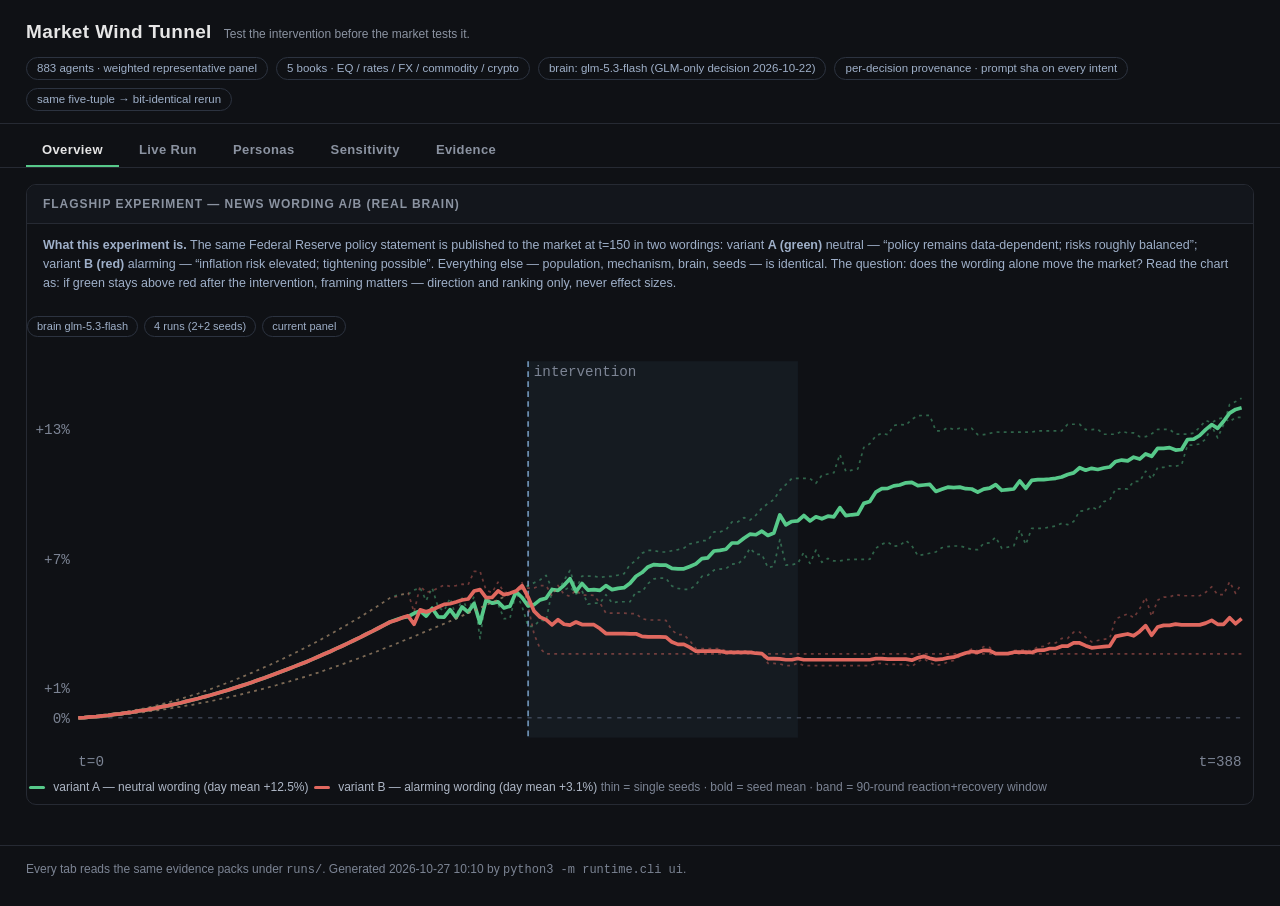
==== commit dcd37185: "Dashboard revisions from user review (five points) - Overview: experiment explainer first, sensitivi" ====
--- a/docs/dashboard.html
+++ b/docs/dashboard.html
@@ -112,7 +112,7 @@
 <button data-p="ev">Evidence</button>
 </nav>
 
-<div class="page on" id="p-ov"><main><section><h2>Flagship A/B — news wording (real brain)</h2><div class='chips'><span class='chip'>brain glm-5.3-flash</span><span class='chip'>4 runs (2+2 seeds)</span><span class='chip'>current panel</span></div><svg viewBox='0 0 860 300' class='chart' role='img'><text x='30' y='243.0' class='tick' text-anchor='end'>+1%</text><text x='30' y='152.0' class='tick' text-anchor='end'>+7%</text><text x='30' y='61.0' class='tick' text-anchor='end'>+13%</text><line x1='36' y1='260.1' x2='852' y2='260.1' stroke='#3a4150' stroke-dasharray='3 4'/><text x='30' y='264.1' class='tick' text-anchor='end'>0%</text><text x='36' y='294' class='tick'>t=0</text><text x='852' y='294' class='tick' text-anchor='end'>t=388</text><rect x='351.5' y='10' width='189.3' height='264' fill='#5b8bb0' opacity='0.08'/><line x1='351.5' y1='10' x2='351.5' y2='274' stroke='#7fa8d0' stroke-dasharray='4 3'/><text x='355.5' y='20' class='tick'>intervention</text><polyline points='36.0,260.1 40.2,260.0 44.4,259.6 48.6,259.4 52.8,259.0 57.0,258.8 61.2,258.3 65.4,258.0 69.6,257.5 73.9,257.1 78.1,256.5 82.3,256.1 86.5,255.4 90.7,255.0 94.9,254.3 99.1,253.8 103.3,253.0 107.5,252.4 111.7,251.6 115.9,251.0 120.1,250.0 124.3,249.4 128.5,248.4 132.7,247.7 136.9,246.6 141.2,245.8 145.4,244.8 149.6,243.9 153.8,242.7 158.0,241.8 162.2,240.6 166.4,239.6 170.6,238.4 174.8,237.3 179.0,236.0 183.2,234.9 187.4,233.5 191.6,232.4 195.8,231.1 200.0,229.7 204.2,228.4 208.5,226.9 212.7,225.5 216.9,224.0 221.1,222.6 225.3,221.0 229.5,219.5 233.7,218.0 237.9,216.3 242.1,214.8 246.3,213.2 250.5,211.5 254.7,209.9 258.9,208.2 263.1,206.4 267.3,204.8 271.5,203.0 275.8,201.2 280.0,199.4 284.2,197.6 288.4,195.9 292.6,194.1 296.8,192.3 301.0,190.4 305.2,188.6 309.4,186.7 313.6,184.9 317.8,183.0 322.0,181.1 326.2,179.2 330.4,177.3 334.6,175.3 338.8,173.4 343.1,171.4 347.3,169.5 351.5,167.4 355.7,165.4 359.9,163.4 364.1,160.2 368.3,169.6 372.5,170.8 376.7,163.8 380.9,156.7 385.1,169.9 389.3,160.7 393.5,160.7 397.7,160.7 401.9,161.7 406.1,161.0 410.4,160.9 414.6,160.0 418.8,159.0 423.0,152.7 427.2,149.8 431.4,144.7 435.6,142.7 439.8,142.7 444.0,143.8 448.2,143.8 452.4,142.9 456.6,142.1 460.8,141.1 465.0,138.1 469.2,137.3 473.4,135.9 477.6,135.7 481.9,129.7 486.1,129.7 490.3,128.3 494.5,122.7 498.7,122.7 502.9,119.7 507.1,121.4 511.3,117.9 515.5,113.1 519.7,109.8 523.9,107.1 528.1,100.5 532.3,96.5 536.5,92.2 540.7,92.2 544.9,92.2 549.2,92.2 553.4,95.6 557.6,90.0 561.8,89.1 566.0,88.2 570.2,75.3 574.4,87.3 578.6,86.4 582.8,85.5 587.0,70.4 591.2,67.9 595.4,62.4 599.6,60.5 603.8,61.5 608.0,55.1 612.2,54.3 616.5,54.8 620.7,50.7 624.9,48.2 629.1,48.0 633.3,48.0 637.5,58.8 641.7,58.8 645.9,56.5 650.1,57.9 654.3,57.0 658.5,58.0 662.7,57.1 666.9,61.5 671.1,61.5 675.3,60.6 679.5,59.6 683.8,59.7 688.0,59.7 692.2,59.7 696.4,59.7 700.6,59.7 704.8,59.7 709.0,58.8 713.2,58.8 717.4,58.8 721.6,58.8 725.8,58.8 730.0,54.2 734.2,54.2 738.4,54.2 742.6,57.9 746.8,57.9 751.1,57.7 755.3,61.2 759.5,61.2 763.7,61.2 767.9,59.1 772.1,60.3 776.3,60.3 780.5,62.9 784.7,62.9 788.9,60.9 793.1,57.8 797.3,57.8 801.5,57.8 805.7,61.1 809.9,61.1 814.1,61.1 818.4,60.4 822.6,56.3 826.8,51.5 831.0,53.2 835.2,50.5 839.4,49.7 843.6,52.5 847.8,49.3 852.0,49.3' fill='none' stroke='#57c98a' stroke-width='1.2' stroke-dasharray='2 3' stroke-linejoin='round' opacity='0.45'/><polyline points='36.0,260.1 40.2,260.0 44.4,259.3 48.6,259.1 52.8,258.4 57.0,258.0 61.2,257.2 65.4,256.7 69.6,255.8 73.9,255.2 78.1,254.1 82.3,253.5 86.5,252.5 90.7,251.5 94.9,250.4 99.1,249.4 103.3,248.1 107.5,247.0 111.7,245.6 115.9,244.3 120.1,243.1 124.3,241.5 128.5,240.1 132.7,238.5 136.9,236.9 141.2,235.4 145.4,233.7 149.6,231.9 153.8,230.2 158.0,228.4 162.2,226.6 166.4,224.7 170.6,222.9 174.8,220.9 179.0,218.9 183.2,216.9 187.4,214.9 191.6,212.8 195.8,210.6 200.0,208.4 204.2,206.2 208.5,203.9 212.7,201.6 216.9,199.2 221.1,196.8 225.3,194.4 229.5,191.9 233.7,189.4 237.9,186.8 242.1,184.2 246.3,181.5 250.5,178.8 254.7,176.0 258.9,174.4 263.1,173.5 267.3,173.4 271.5,170.5 275.8,169.0 280.0,177.9 284.2,168.9 288.4,182.7 292.6,185.0 296.8,176.2 301.0,189.4 305.2,176.2 309.4,185.3 313.6,175.0 317.8,204.5 322.0,174.1 326.2,180.3 330.4,180.3 334.6,190.6 338.8,190.3 343.1,172.0 347.3,182.1 351.5,195.9 355.7,195.9 359.9,191.5 364.1,192.3 368.3,170.6 372.5,170.6 376.7,170.6 380.9,168.3 385.1,173.2 389.3,171.0 393.5,180.4 397.7,179.7 401.9,179.7 406.1,173.8 410.4,179.5 414.6,178.7 418.8,178.7 423.0,178.7 427.2,171.7 431.4,171.7 435.6,166.0 439.8,162.6 444.0,162.2 448.2,162.2 452.4,167.7 456.6,169.3 460.8,170.0 465.0,170.0 469.2,166.9 473.4,160.9 477.6,160.1 481.9,156.5 486.1,155.8 490.3,155.5 494.5,152.3 498.7,152.1 502.9,148.6 507.1,141.2 511.3,145.4 515.5,145.4 519.7,154.7 523.9,153.8 528.1,135.1 532.3,153.0 536.5,152.7 540.7,151.8 544.9,144.1 549.2,151.8 553.4,142.5 557.6,151.0 561.8,148.3 566.0,150.1 570.2,150.1 574.4,149.2 578.6,149.0 582.8,149.0 587.0,149.0 591.2,148.9 595.4,141.2 599.6,138.3 603.8,136.8 608.0,139.8 612.2,139.3 616.5,135.7 620.7,139.4 624.9,146.4 629.1,145.6 633.3,144.7 637.5,143.8 641.7,140.8 645.9,140.0 650.1,139.6 654.3,139.6 658.5,140.7 662.7,142.1 666.9,142.1 671.1,137.8 675.3,137.4 679.5,133.4 683.8,141.2 688.0,140.4 692.2,139.5 696.4,128.3 700.6,138.6 704.8,127.2 709.0,127.2 713.2,127.2 717.4,126.3 721.6,125.5 725.8,123.7 730.0,124.6 734.2,122.4 738.4,115.1 742.6,114.9 746.8,112.3 751.1,114.1 755.3,108.5 759.5,107.3 763.7,99.5 767.9,99.5 772.1,99.5 776.3,94.3 780.5,94.3 784.7,87.2 788.9,92.6 793.1,84.5 797.3,84.5 801.5,83.4 805.7,83.6 809.9,82.7 814.1,68.8 818.4,68.8 822.6,68.0 826.8,64.6 831.0,55.5 835.2,63.7 839.4,54.5 843.6,40.4 847.8,38.3 852.0,35.9' fill='none' stroke='#57c98a' stroke-width='1.2' stroke-dasharray='2 3' stroke-linejoin='round' opacity='0.45'/><polyline points='36.0,260.1 40.2,260.0 44.4,259.5 48.6,259.3 52.8,258.7 57.0,258.4 61.2,257.7 65.4,257.4 69.6,256.6 73.9,256.2 78.1,255.3 82.3,254.8 86.5,254.0 90.7,253.3 94.9,252.3 99.1,251.6 103.3,250.6 107.5,249.7 111.7,248.6 115.9,247.6 120.1,246.6 124.3,245.4 128.5,244.3 132.7,243.1 136.9,241.8 141.2,240.6 145.4,239.2 149.6,237.9 153.8,236.5 158.0,235.1 162.2,233.6 166.4,232.2 170.6,230.6 174.8,229.1 179.0,227.5 183.2,225.9 187.4,224.2 191.6,222.6 195.8,220.9 200.0,219.1 204.2,217.3 208.5,215.4 212.7,213.6 216.9,211.6 221.1,209.7 225.3,207.7 229.5,205.7 233.7,203.7 237.9,201.5 242.1,199.5 246.3,197.3 250.5,195.1 254.7,192.9 258.9,191.3 263.1,189.9 267.3,189.1 271.5,186.8 275.8,185.1 280.0,188.7 284.2,183.3 288.4,189.3 292.6,189.5 296.8,184.2 301.0,189.9 305.2,182.4 309.4,186.0 313.6,179.9 317.8,193.7 322.0,177.6 326.2,179.7 330.4,178.8 334.6,183.0 338.8,181.8 343.1,171.7 347.3,175.8 351.5,181.7 355.7,180.7 359.9,177.4 364.1,176.3 368.3,170.1 372.5,170.7 376.7,167.2 380.9,162.5 385.1,171.6 389.3,165.9 393.5,170.5 397.7,170.2 401.9,170.7 406.1,167.4 410.4,170.2 414.6,169.3 418.8,168.8 423.0,165.7 427.2,160.8 431.4,158.2 435.6,154.3 439.8,152.6 444.0,153.0 448.2,153.0 452.4,155.3 456.6,155.7 460.8,155.6 465.0,154.0 469.2,152.1 473.4,148.4 477.6,147.9 481.9,143.1 486.1,142.7 490.3,141.9 494.5,137.5 498.7,137.4 502.9,134.1 507.1,131.3 511.3,131.7 515.5,129.2 519.7,132.2 523.9,130.5 528.1,117.8 532.3,124.7 536.5,122.4 540.7,122.0 544.9,118.2 549.2,122.0 553.4,119.1 557.6,120.5 561.8,118.7 566.0,119.1 570.2,112.7 574.4,118.3 578.6,117.7 582.8,117.3 587.0,109.7 591.2,108.4 595.4,101.8 599.6,99.4 603.8,99.2 608.0,97.4 612.2,96.8 616.5,95.3 620.7,95.0 624.9,97.3 629.1,96.8 633.3,96.4 637.5,101.3 641.7,99.8 645.9,98.3 650.1,98.7 654.3,98.3 658.5,99.4 662.7,99.6 666.9,101.8 671.1,99.7 675.3,99.0 679.5,96.5 683.8,100.5 688.0,100.0 692.2,99.6 696.4,94.0 700.6,99.2 704.8,93.5 709.0,93.0 713.2,93.0 717.4,92.6 721.6,92.1 725.8,91.2 730.0,89.4 734.2,88.3 738.4,84.7 742.6,86.4 746.8,85.1 751.1,85.9 755.3,84.9 759.5,84.2 763.7,80.3 767.9,79.3 772.1,79.9 776.3,77.3 780.5,78.6 784.7,75.0 788.9,76.7 793.1,71.1 797.3,71.1 801.5,70.6 805.7,72.3 809.9,71.9 814.1,64.9 818.4,64.6 822.6,62.1 826.8,58.0 831.0,54.4 835.2,57.1 839.4,52.1 843.6,46.4 847.8,43.8 852.0,42.6' fill='none' stroke='#57c98a' stroke-width='2.6' stroke-linejoin='round' opacity='1.0'/><polyline points='36.0,260.1 40.2,260.0 44.4,259.6 48.6,259.4 52.8,259.0 57.0,258.8 61.2,258.3 65.4,258.0 69.6,257.5 73.9,257.1 78.1,256.5 82.3,256.1 86.5,255.4 90.7,255.0 94.9,254.3 99.1,253.8 103.3,253.0 107.5,252.4 111.7,251.6 115.9,251.0 120.1,250.0 124.3,249.4 128.5,248.4 132.7,247.7 136.9,246.6 141.2,245.8 145.4,244.8 149.6,243.9 153.8,242.7 158.0,241.8 162.2,240.6 166.4,239.6 170.6,238.4 174.8,237.3 179.0,236.0 183.2,234.9 187.4,233.5 191.6,232.4 195.8,231.1 200.0,229.7 204.2,228.4 208.5,226.9 212.7,225.5 216.9,224.0 221.1,222.6 225.3,221.0 229.5,219.5 233.7,218.0 237.9,216.3 242.1,214.8 246.3,213.2 250.5,211.5 254.7,209.9 258.9,208.2 263.1,206.4 267.3,204.8 271.5,203.0 275.8,201.2 280.0,199.4 284.2,197.6 288.4,195.9 292.6,194.1 296.8,192.3 301.0,190.4 305.2,188.6 309.4,186.7 313.6,184.9 317.8,183.0 322.0,181.1 326.2,179.2 330.4,177.3 334.6,175.3 338.8,173.4 343.1,171.4 347.3,169.5 351.5,169.1 355.7,169.1 359.9,167.4 364.1,167.3 368.3,174.5 372.5,167.3 376.7,173.6 380.9,174.8 385.1,170.5 389.3,174.0 393.5,174.0 397.7,174.2 401.9,179.6 406.1,186.7 410.4,186.7 414.6,186.7 418.8,186.7 423.0,187.0 427.2,187.0 431.4,190.6 435.6,191.5 439.8,191.5 444.0,191.5 448.2,191.8 452.4,198.7 456.6,201.8 460.8,201.8 465.0,206.1 469.2,211.5 473.4,211.5 477.6,211.5 481.9,211.5 486.1,211.5 490.3,213.1 494.5,213.1 498.7,213.1 502.9,213.1 507.1,213.1 511.3,214.4 515.5,214.8 519.7,221.9 523.9,221.9 528.1,222.3 532.3,223.5 536.5,223.5 540.7,221.6 544.9,223.5 549.2,223.5 553.4,223.5 557.6,223.5 561.8,223.5 566.0,223.5 570.2,223.5 574.4,223.5 578.6,223.5 582.8,223.5 587.0,223.5 591.2,223.5 595.4,221.9 599.6,221.9 603.8,222.7 608.0,222.7 612.2,222.7 616.5,222.7 620.7,224.2 624.9,220.7 629.1,218.6 633.3,221.4 637.5,223.3 641.7,222.7 645.9,220.9 650.1,219.9 654.3,216.9 658.5,214.0 662.7,211.9 666.9,213.2 671.1,210.2 675.3,210.7 679.5,215.0 683.8,215.0 688.0,215.0 692.2,212.9 696.4,212.6 700.6,212.6 704.8,213.2 709.0,210.3 713.2,210.0 717.4,207.6 721.6,207.6 725.8,204.4 730.0,204.4 734.2,200.0 738.4,200.0 742.6,203.6 746.8,206.8 751.1,205.9 755.3,205.1 759.5,204.3 763.7,190.7 767.9,188.9 772.1,187.2 776.3,189.9 780.5,183.7 784.7,175.7 788.9,189.0 793.1,177.6 797.3,175.4 801.5,175.4 805.7,173.6 809.9,174.5 814.1,174.5 818.4,174.5 822.6,174.5 826.8,172.1 831.0,168.2 835.2,173.7 839.4,173.7 843.6,164.6 847.8,172.8 852.0,165.7' fill='none' stroke='#e0685f' stroke-width='1.2' stroke-dasharray='2 3' stroke-linejoin='round' opacity='0.45'/><polyline points='36.0,260.1 40.2,260.0 44.4,259.3 48.6,259.1 52.8,258.4 57.0,258.0 61.2,257.2 65.4,256.7 69.6,255.8 73.9,255.2 78.1,254.1 82.3,253.5 86.5,252.5 90.7,251.5 94.9,250.4 99.1,249.4 103.3,248.1 107.5,247.0 111.7,245.6 115.9,244.3 120.1,243.1 124.3,241.5 128.5,240.1 132.7,238.5 136.9,236.9 141.2,235.4 145.4,233.7 149.6,231.9 153.8,230.2 158.0,228.4 162.2,226.6 166.4,224.7 170.6,222.9 174.8,220.9 179.0,218.9 183.2,216.9 187.4,214.9 191.6,212.8 195.8,210.6 200.0,208.4 204.2,206.2 208.5,203.9 212.7,201.6 216.9,199.2 221.1,196.8 225.3,194.4 229.5,191.9 233.7,189.4 237.9,186.8 242.1,184.2 246.3,181.5 250.5,178.8 254.7,176.0 258.9,175.2 263.1,173.6 267.3,172.3 271.5,185.9 275.8,167.7 280.0,172.1 284.2,171.1 288.4,169.0 292.6,166.9 296.8,167.9 301.0,167.4 305.2,166.4 309.4,166.9 313.6,157.4 317.8,157.3 322.0,170.6 326.2,172.3 330.4,165.0 334.6,172.3 338.8,171.9 343.1,171.1 347.3,165.3 351.5,181.8 355.7,201.4 359.9,211.6 364.1,215.3 368.3,215.3 372.5,215.3 376.7,215.3 380.9,215.3 385.1,215.3 389.3,215.3 393.5,215.3 397.7,215.3 401.9,215.3 406.1,215.3 410.4,215.3 414.6,215.3 418.8,215.3 423.0,215.3 427.2,215.3 431.4,215.3 435.6,215.3 439.8,215.3 444.0,215.3 448.2,215.3 452.4,215.3 456.6,215.3 460.8,215.3 465.0,215.3 469.2,215.3 473.4,215.3 477.6,215.3 481.9,215.3 486.1,215.3 490.3,215.3 494.5,215.3 498.7,215.3 502.9,215.3 507.1,215.3 511.3,215.3 515.5,215.3 519.7,215.3 523.9,215.3 528.1,215.3 532.3,215.3 536.5,215.3 540.7,215.3 544.9,215.3 549.2,215.3 553.4,215.3 557.6,215.3 561.8,215.3 566.0,215.3 570.2,215.3 574.4,215.3 578.6,215.3 582.8,215.3 587.0,215.3 591.2,215.3 595.4,215.3 599.6,215.3 603.8,215.3 608.0,215.3 612.2,215.3 616.5,215.3 620.7,215.3 624.9,215.3 629.1,215.3 633.3,215.3 637.5,215.3 641.7,215.3 645.9,215.3 650.1,215.3 654.3,215.3 658.5,215.3 662.7,215.3 666.9,215.3 671.1,215.3 675.3,215.3 679.5,215.3 683.8,215.3 688.0,215.3 692.2,215.3 696.4,215.3 700.6,215.3 704.8,215.3 709.0,215.3 713.2,215.3 717.4,215.3 721.6,215.3 725.8,215.3 730.0,215.3 734.2,215.3 738.4,215.3 742.6,215.3 746.8,215.3 751.1,215.3 755.3,215.3 759.5,215.3 763.7,215.3 767.9,215.3 772.1,215.3 776.3,215.3 780.5,215.3 784.7,215.3 788.9,215.3 793.1,215.3 797.3,215.3 801.5,215.3 805.7,215.3 809.9,215.3 814.1,215.3 818.4,215.3 822.6,215.3 826.8,215.3 831.0,215.3 835.2,215.3 839.4,215.3 843.6,215.3 847.8,215.3 852.0,215.3' fill='none' stroke='#e0685f' stroke-width='1.2' stroke-dasharray='2 3' stroke-linejoin='round' opacity='0.45'/><polyline points='36.0,260.1 40.2,260.0 44.4,259.5 48.6,259.3 52.8,258.7 57.0,258.4 61.2,257.7 65.4,257.4 69.6,256.6 73.9,256.2 78.1,255.3 82.3,254.8 86.5,254.0 90.7,253.3 94.9,252.3 99.1,251.6 103.3,250.6 107.5,249.7 111.7,248.6 115.9,247.6 120.1,246.6 124.3,245.4 128.5,244.3 132.7,243.1 136.9,241.8 141.2,240.6 145.4,239.2 149.6,237.9 153.8,236.5 158.0,235.1 162.2,233.6 166.4,232.2 170.6,230.6 174.8,229.1 179.0,227.5 183.2,225.9 187.4,224.2 191.6,222.6 195.8,220.9 200.0,219.1 204.2,217.3 208.5,215.4 212.7,213.6 216.9,211.6 221.1,209.7 225.3,207.7 229.5,205.7 233.7,203.7 237.9,201.5 242.1,199.5 246.3,197.3 250.5,195.1 254.7,192.9 258.9,191.7 263.1,190.0 267.3,188.6 271.5,194.5 275.8,184.4 280.0,185.8 284.2,184.4 288.4,182.4 292.6,180.5 296.8,180.1 301.0,178.9 305.2,177.5 309.4,176.8 313.6,171.2 317.8,170.2 322.0,175.8 326.2,175.7 330.4,171.1 334.6,173.8 338.8,172.7 343.1,171.2 347.3,167.4 351.5,175.4 355.7,185.3 359.9,189.5 364.1,191.3 368.3,194.9 372.5,191.3 376.7,194.5 380.9,195.1 385.1,192.9 389.3,194.7 393.5,194.7 397.7,194.8 401.9,197.5 406.1,201.0 410.4,201.0 414.6,201.0 418.8,201.0 423.0,201.2 427.2,201.2 431.4,203.0 435.6,203.4 439.8,203.4 444.0,203.4 448.2,203.5 452.4,207.0 456.6,208.6 460.8,208.6 465.0,210.7 469.2,213.4 473.4,213.4 477.6,213.4 481.9,213.4 486.1,213.4 490.3,214.2 494.5,214.2 498.7,214.2 502.9,214.2 507.1,214.2 511.3,214.8 515.5,215.1 519.7,218.6 523.9,218.6 528.1,218.8 532.3,219.4 536.5,219.4 540.7,218.5 544.9,219.4 549.2,219.4 553.4,219.4 557.6,219.4 561.8,219.4 566.0,219.4 570.2,219.4 574.4,219.4 578.6,219.4 582.8,219.4 587.0,219.4 591.2,219.4 595.4,218.6 599.6,218.6 603.8,219.0 608.0,219.0 612.2,219.0 616.5,219.0 620.7,219.7 624.9,218.0 629.1,217.0 633.3,218.3 637.5,219.3 641.7,219.0 645.9,218.1 650.1,217.6 654.3,216.1 658.5,214.7 662.7,213.6 666.9,214.2 671.1,212.8 675.3,213.0 679.5,215.1 683.8,215.1 688.0,215.1 692.2,214.1 696.4,214.0 700.6,214.0 704.8,214.3 709.0,212.8 713.2,212.7 717.4,211.5 721.6,211.5 725.8,209.9 730.0,209.9 734.2,207.6 738.4,207.6 742.6,209.5 746.8,211.0 751.1,210.6 755.3,210.2 759.5,209.8 763.7,203.0 767.9,202.1 772.1,201.3 776.3,202.6 780.5,199.5 784.7,195.5 788.9,202.2 793.1,196.4 797.3,195.3 801.5,195.3 805.7,194.4 809.9,194.9 814.1,194.9 818.4,194.9 822.6,194.9 826.8,193.7 831.0,191.8 835.2,194.5 839.4,194.5 843.6,189.9 847.8,194.1 852.0,190.5' fill='none' stroke='#e0685f' stroke-width='2.6' stroke-linejoin='round' opacity='1.0'/></svg><div class='legend'><span><i style='background:#57c98a'></i> neutral wording (day mean +12.5%)</span> <span><i style='background:#e0685f'></i> alarming wording (day mean +3.1%)</span> <span class='mut'>thin = single seeds · bold = seed mean · band = 90-round reaction+recovery window</span></div><div class='read'>How to read: if the bold lines separate after the intervention with neutral above alarming (+9.4% on day totals), the wording moves the market in the expected direction — direction and ranking only, never effect sizes.</div></section><section><h2>Sensitivity — model x prompt (BP red line)</h2><table class='grid'><tr><th>model</th><th>prompt</th><th>neutral (day)</th><th>alarming (day)</th><th>separation</th><th>llm errors</th><th>stable?</th></tr><tr><td>deepseek-v4.1-flash-1017</td><td>p1</td><td>+1.6%</td><td>+10.8%</td><td>-9.2%</td><td>453 *</td><td class='mut'><span class='pill bad'>no (inverted)</span> *</td></tr><tr><td>deepseek-v4.1-flash-1017</td><td>p2</td><td>+11.8%</td><td>+2.5%</td><td>+9.3%</td><td>108 *</td><td class='mut'><span class='pill ok'>yes</span> *</td></tr><tr><td>glm-5.3-flash</td><td>p1</td><td>+18.3%</td><td>+2.9%</td><td>+15.4%</td><td>4</td><td><span class='pill ok'>yes</span></td></tr><tr><td>glm-5.3-flash</td><td>p2</td><td>+8.5%</td><td>+2.7%</td><td>+5.9%</td><td>0</td><td><span class='pill ok'>yes</span></td></tr></table><div class='read'>Verdict: <b>FLIPS</b> (3/4 combos neutral &gt; alarming). Per the user decision of 2026-10-22 the brain is <b>GLM-only</b>; the deepseek rows stay as evidence of why it was dropped (error-polluted legs, sign-unstable at 2 seeds). Quotable: glm rows — the wording A/B holds on both prompts.</div><div class='chips'><span class='chip'>prompt p1 sha f91ac628</span><span class='chip'>prompt p2 sha 918ce74f</span><span class='chip'>instability is a deliverable, not noise</span></div></section></main></div>
+<div class="page on" id="p-ov"><main><section><h2>Flagship experiment — news wording A/B (real brain)</h2><div class='read' style='padding-top:12px'><b>What this experiment is.</b> The same Federal Reserve policy statement is published to the market at t=150 in two wordings: variant <b>A (green)</b> neutral — “policy remains data-dependent; risks roughly balanced”; variant <b>B (red)</b> alarming — “inflation risk elevated; tightening possible”. Everything else — population, mechanism, brain, seeds — is identical. The question: does the wording alone move the market? Read the chart as: if green stays above red after the intervention, framing matters — direction and ranking only, never effect sizes.</div><div class='chips'><span class='chip'>brain glm-5.3-flash</span><span class='chip'>4 runs (2+2 seeds)</span><span class='chip'>current panel</span></div><svg viewBox='0 0 860 300' class='chart' role='img'><text x='30' y='243.0' class='tick' text-anchor='end'>+1%</text><text x='30' y='152.0' class='tick' text-anchor='end'>+7%</text><text x='30' y='61.0' class='tick' text-anchor='end'>+13%</text><line x1='36' y1='260.1' x2='852' y2='260.1' stroke='#3a4150' stroke-dasharray='3 4'/><text x='30' y='264.1' class='tick' text-anchor='end'>0%</text><text x='36' y='294' class='tick'>t=0</text><text x='852' y='294' class='tick' text-anchor='end'>t=388</text><rect x='351.5' y='10' width='189.3' height='264' fill='#5b8bb0' opacity='0.08'/><line x1='351.5' y1='10' x2='351.5' y2='274' stroke='#7fa8d0' stroke-dasharray='4 3'/><text x='355.5' y='20' class='tick'>intervention</text><polyline points='36.0,260.1 40.2,260.0 44.4,259.6 48.6,259.4 52.8,259.0 57.0,258.8 61.2,258.3 65.4,258.0 69.6,257.5 73.9,257.1 78.1,256.5 82.3,256.1 86.5,255.4 90.7,255.0 94.9,254.3 99.1,253.8 103.3,253.0 107.5,252.4 111.7,251.6 115.9,251.0 120.1,250.0 124.3,249.4 128.5,248.4 132.7,247.7 136.9,246.6 141.2,245.8 145.4,244.8 149.6,243.9 153.8,242.7 158.0,241.8 162.2,240.6 166.4,239.6 170.6,238.4 174.8,237.3 179.0,236.0 183.2,234.9 187.4,233.5 191.6,232.4 195.8,231.1 200.0,229.7 204.2,228.4 208.5,226.9 212.7,225.5 216.9,224.0 221.1,222.6 225.3,221.0 229.5,219.5 233.7,218.0 237.9,216.3 242.1,214.8 246.3,213.2 250.5,211.5 254.7,209.9 258.9,208.2 263.1,206.4 267.3,204.8 271.5,203.0 275.8,201.2 280.0,199.4 284.2,197.6 288.4,195.9 292.6,194.1 296.8,192.3 301.0,190.4 305.2,188.6 309.4,186.7 313.6,184.9 317.8,183.0 322.0,181.1 326.2,179.2 330.4,177.3 334.6,175.3 338.8,173.4 343.1,171.4 347.3,169.5 351.5,167.4 355.7,165.4 359.9,163.4 364.1,160.2 368.3,169.6 372.5,170.8 376.7,163.8 380.9,156.7 385.1,169.9 389.3,160.7 393.5,160.7 397.7,160.7 401.9,161.7 406.1,161.0 410.4,160.9 414.6,160.0 418.8,159.0 423.0,152.7 427.2,149.8 431.4,144.7 435.6,142.7 439.8,142.7 444.0,143.8 448.2,143.8 452.4,142.9 456.6,142.1 460.8,141.1 465.0,138.1 469.2,137.3 473.4,135.9 477.6,135.7 481.9,129.7 486.1,129.7 490.3,128.3 494.5,122.7 498.7,122.7 502.9,119.7 507.1,121.4 511.3,117.9 515.5,113.1 519.7,109.8 523.9,107.1 528.1,100.5 532.3,96.5 536.5,92.2 540.7,92.2 544.9,92.2 549.2,92.2 553.4,95.6 557.6,90.0 561.8,89.1 566.0,88.2 570.2,75.3 574.4,87.3 578.6,86.4 582.8,85.5 587.0,70.4 591.2,67.9 595.4,62.4 599.6,60.5 603.8,61.5 608.0,55.1 612.2,54.3 616.5,54.8 620.7,50.7 624.9,48.2 629.1,48.0 633.3,48.0 637.5,58.8 641.7,58.8 645.9,56.5 650.1,57.9 654.3,57.0 658.5,58.0 662.7,57.1 666.9,61.5 671.1,61.5 675.3,60.6 679.5,59.6 683.8,59.7 688.0,59.7 692.2,59.7 696.4,59.7 700.6,59.7 704.8,59.7 709.0,58.8 713.2,58.8 717.4,58.8 721.6,58.8 725.8,58.8 730.0,54.2 734.2,54.2 738.4,54.2 742.6,57.9 746.8,57.9 751.1,57.7 755.3,61.2 759.5,61.2 763.7,61.2 767.9,59.1 772.1,60.3 776.3,60.3 780.5,62.9 784.7,62.9 788.9,60.9 793.1,57.8 797.3,57.8 801.5,57.8 805.7,61.1 809.9,61.1 814.1,61.1 818.4,60.4 822.6,56.3 826.8,51.5 831.0,53.2 835.2,50.5 839.4,49.7 843.6,52.5 847.8,49.3 852.0,49.3' fill='none' stroke='#57c98a' stroke-width='1.2' stroke-dasharray='2 3' stroke-linejoin='round' opacity='0.45'/><polyline points='36.0,260.1 40.2,260.0 44.4,259.3 48.6,259.1 52.8,258.4 57.0,258.0 61.2,257.2 65.4,256.7 69.6,255.8 73.9,255.2 78.1,254.1 82.3,253.5 86.5,252.5 90.7,251.5 94.9,250.4 99.1,249.4 103.3,248.1 107.5,247.0 111.7,245.6 115.9,244.3 120.1,243.1 124.3,241.5 128.5,240.1 132.7,238.5 136.9,236.9 141.2,235.4 145.4,233.7 149.6,231.9 153.8,230.2 158.0,228.4 162.2,226.6 166.4,224.7 170.6,222.9 174.8,220.9 179.0,218.9 183.2,216.9 187.4,214.9 191.6,212.8 195.8,210.6 200.0,208.4 204.2,206.2 208.5,203.9 212.7,201.6 216.9,199.2 221.1,196.8 225.3,194.4 229.5,191.9 233.7,189.4 237.9,186.8 242.1,184.2 246.3,181.5 250.5,178.8 254.7,176.0 258.9,174.4 263.1,173.5 267.3,173.4 271.5,170.5 275.8,169.0 280.0,177.9 284.2,168.9 288.4,182.7 292.6,185.0 296.8,176.2 301.0,189.4 305.2,176.2 309.4,185.3 313.6,175.0 317.8,204.5 322.0,174.1 326.2,180.3 330.4,180.3 334.6,190.6 338.8,190.3 343.1,172.0 347.3,182.1 351.5,195.9 355.7,195.9 359.9,191.5 364.1,192.3 368.3,170.6 372.5,170.6 376.7,170.6 380.9,168.3 385.1,173.2 389.3,171.0 393.5,180.4 397.7,179.7 401.9,179.7 406.1,173.8 410.4,179.5 414.6,178.7 418.8,178.7 423.0,178.7 427.2,171.7 431.4,171.7 435.6,166.0 439.8,162.6 444.0,162.2 448.2,162.2 452.4,167.7 456.6,169.3 460.8,170.0 465.0,170.0 469.2,166.9 473.4,160.9 477.6,160.1 481.9,156.5 486.1,155.8 490.3,155.5 494.5,152.3 498.7,152.1 502.9,148.6 507.1,141.2 511.3,145.4 515.5,145.4 519.7,154.7 523.9,153.8 528.1,135.1 532.3,153.0 536.5,152.7 540.7,151.8 544.9,144.1 549.2,151.8 553.4,142.5 557.6,151.0 561.8,148.3 566.0,150.1 570.2,150.1 574.4,149.2 578.6,149.0 582.8,149.0 587.0,149.0 591.2,148.9 595.4,141.2 599.6,138.3 603.8,136.8 608.0,139.8 612.2,139.3 616.5,135.7 620.7,139.4 624.9,146.4 629.1,145.6 633.3,144.7 637.5,143.8 641.7,140.8 645.9,140.0 650.1,139.6 654.3,139.6 658.5,140.7 662.7,142.1 666.9,142.1 671.1,137.8 675.3,137.4 679.5,133.4 683.8,141.2 688.0,140.4 692.2,139.5 696.4,128.3 700.6,138.6 704.8,127.2 709.0,127.2 713.2,127.2 717.4,126.3 721.6,125.5 725.8,123.7 730.0,124.6 734.2,122.4 738.4,115.1 742.6,114.9 746.8,112.3 751.1,114.1 755.3,108.5 759.5,107.3 763.7,99.5 767.9,99.5 772.1,99.5 776.3,94.3 780.5,94.3 784.7,87.2 788.9,92.6 793.1,84.5 797.3,84.5 801.5,83.4 805.7,83.6 809.9,82.7 814.1,68.8 818.4,68.8 822.6,68.0 826.8,64.6 831.0,55.5 835.2,63.7 839.4,54.5 843.6,40.4 847.8,38.3 852.0,35.9' fill='none' stroke='#57c98a' stroke-width='1.2' stroke-dasharray='2 3' stroke-linejoin='round' opacity='0.45'/><polyline points='36.0,260.1 40.2,260.0 44.4,259.5 48.6,259.3 52.8,258.7 57.0,258.4 61.2,257.7 65.4,257.4 69.6,256.6 73.9,256.2 78.1,255.3 82.3,254.8 86.5,254.0 90.7,253.3 94.9,252.3 99.1,251.6 103.3,250.6 107.5,249.7 111.7,248.6 115.9,247.6 120.1,246.6 124.3,245.4 128.5,244.3 132.7,243.1 136.9,241.8 141.2,240.6 145.4,239.2 149.6,237.9 153.8,236.5 158.0,235.1 162.2,233.6 166.4,232.2 170.6,230.6 174.8,229.1 179.0,227.5 183.2,225.9 187.4,224.2 191.6,222.6 195.8,220.9 200.0,219.1 204.2,217.3 208.5,215.4 212.7,213.6 216.9,211.6 221.1,209.7 225.3,207.7 229.5,205.7 233.7,203.7 237.9,201.5 242.1,199.5 246.3,197.3 250.5,195.1 254.7,192.9 258.9,191.3 263.1,189.9 267.3,189.1 271.5,186.8 275.8,185.1 280.0,188.7 284.2,183.3 288.4,189.3 292.6,189.5 296.8,184.2 301.0,189.9 305.2,182.4 309.4,186.0 313.6,179.9 317.8,193.7 322.0,177.6 326.2,179.7 330.4,178.8 334.6,183.0 338.8,181.8 343.1,171.7 347.3,175.8 351.5,181.7 355.7,180.7 359.9,177.4 364.1,176.3 368.3,170.1 372.5,170.7 376.7,167.2 380.9,162.5 385.1,171.6 389.3,165.9 393.5,170.5 397.7,170.2 401.9,170.7 406.1,167.4 410.4,170.2 414.6,169.3 418.8,168.8 423.0,165.7 427.2,160.8 431.4,158.2 435.6,154.3 439.8,152.6 444.0,153.0 448.2,153.0 452.4,155.3 456.6,155.7 460.8,155.6 465.0,154.0 469.2,152.1 473.4,148.4 477.6,147.9 481.9,143.1 486.1,142.7 490.3,141.9 494.5,137.5 498.7,137.4 502.9,134.1 507.1,131.3 511.3,131.7 515.5,129.2 519.7,132.2 523.9,130.5 528.1,117.8 532.3,124.7 536.5,122.4 540.7,122.0 544.9,118.2 549.2,122.0 553.4,119.1 557.6,120.5 561.8,118.7 566.0,119.1 570.2,112.7 574.4,118.3 578.6,117.7 582.8,117.3 587.0,109.7 591.2,108.4 595.4,101.8 599.6,99.4 603.8,99.2 608.0,97.4 612.2,96.8 616.5,95.3 620.7,95.0 624.9,97.3 629.1,96.8 633.3,96.4 637.5,101.3 641.7,99.8 645.9,98.3 650.1,98.7 654.3,98.3 658.5,99.4 662.7,99.6 666.9,101.8 671.1,99.7 675.3,99.0 679.5,96.5 683.8,100.5 688.0,100.0 692.2,99.6 696.4,94.0 700.6,99.2 704.8,93.5 709.0,93.0 713.2,93.0 717.4,92.6 721.6,92.1 725.8,91.2 730.0,89.4 734.2,88.3 738.4,84.7 742.6,86.4 746.8,85.1 751.1,85.9 755.3,84.9 759.5,84.2 763.7,80.3 767.9,79.3 772.1,79.9 776.3,77.3 780.5,78.6 784.7,75.0 788.9,76.7 793.1,71.1 797.3,71.1 801.5,70.6 805.7,72.3 809.9,71.9 814.1,64.9 818.4,64.6 822.6,62.1 826.8,58.0 831.0,54.4 835.2,57.1 839.4,52.1 843.6,46.4 847.8,43.8 852.0,42.6' fill='none' stroke='#57c98a' stroke-width='2.6' stroke-linejoin='round' opacity='1.0'/><polyline points='36.0,260.1 40.2,260.0 44.4,259.6 48.6,259.4 52.8,259.0 57.0,258.8 61.2,258.3 65.4,258.0 69.6,257.5 73.9,257.1 78.1,256.5 82.3,256.1 86.5,255.4 90.7,255.0 94.9,254.3 99.1,253.8 103.3,253.0 107.5,252.4 111.7,251.6 115.9,251.0 120.1,250.0 124.3,249.4 128.5,248.4 132.7,247.7 136.9,246.6 141.2,245.8 145.4,244.8 149.6,243.9 153.8,242.7 158.0,241.8 162.2,240.6 166.4,239.6 170.6,238.4 174.8,237.3 179.0,236.0 183.2,234.9 187.4,233.5 191.6,232.4 195.8,231.1 200.0,229.7 204.2,228.4 208.5,226.9 212.7,225.5 216.9,224.0 221.1,222.6 225.3,221.0 229.5,219.5 233.7,218.0 237.9,216.3 242.1,214.8 246.3,213.2 250.5,211.5 254.7,209.9 258.9,208.2 263.1,206.4 267.3,204.8 271.5,203.0 275.8,201.2 280.0,199.4 284.2,197.6 288.4,195.9 292.6,194.1 296.8,192.3 301.0,190.4 305.2,188.6 309.4,186.7 313.6,184.9 317.8,183.0 322.0,181.1 326.2,179.2 330.4,177.3 334.6,175.3 338.8,173.4 343.1,171.4 347.3,169.5 351.5,169.1 355.7,169.1 359.9,167.4 364.1,167.3 368.3,174.5 372.5,167.3 376.7,173.6 380.9,174.8 385.1,170.5 389.3,174.0 393.5,174.0 397.7,174.2 401.9,179.6 406.1,186.7 410.4,186.7 414.6,186.7 418.8,186.7 423.0,187.0 427.2,187.0 431.4,190.6 435.6,191.5 439.8,191.5 444.0,191.5 448.2,191.8 452.4,198.7 456.6,201.8 460.8,201.8 465.0,206.1 469.2,211.5 473.4,211.5 477.6,211.5 481.9,211.5 486.1,211.5 490.3,213.1 494.5,213.1 498.7,213.1 502.9,213.1 507.1,213.1 511.3,214.4 515.5,214.8 519.7,221.9 523.9,221.9 528.1,222.3 532.3,223.5 536.5,223.5 540.7,221.6 544.9,223.5 549.2,223.5 553.4,223.5 557.6,223.5 561.8,223.5 566.0,223.5 570.2,223.5 574.4,223.5 578.6,223.5 582.8,223.5 587.0,223.5 591.2,223.5 595.4,221.9 599.6,221.9 603.8,222.7 608.0,222.7 612.2,222.7 616.5,222.7 620.7,224.2 624.9,220.7 629.1,218.6 633.3,221.4 637.5,223.3 641.7,222.7 645.9,220.9 650.1,219.9 654.3,216.9 658.5,214.0 662.7,211.9 666.9,213.2 671.1,210.2 675.3,210.7 679.5,215.0 683.8,215.0 688.0,215.0 692.2,212.9 696.4,212.6 700.6,212.6 704.8,213.2 709.0,210.3 713.2,210.0 717.4,207.6 721.6,207.6 725.8,204.4 730.0,204.4 734.2,200.0 738.4,200.0 742.6,203.6 746.8,206.8 751.1,205.9 755.3,205.1 759.5,204.3 763.7,190.7 767.9,188.9 772.1,187.2 776.3,189.9 780.5,183.7 784.7,175.7 788.9,189.0 793.1,177.6 797.3,175.4 801.5,175.4 805.7,173.6 809.9,174.5 814.1,174.5 818.4,174.5 822.6,174.5 826.8,172.1 831.0,168.2 835.2,173.7 839.4,173.7 843.6,164.6 847.8,172.8 852.0,165.7' fill='none' stroke='#e0685f' stroke-width='1.2' stroke-dasharray='2 3' stroke-linejoin='round' opacity='0.45'/><polyline points='36.0,260.1 40.2,260.0 44.4,259.3 48.6,259.1 52.8,258.4 57.0,258.0 61.2,257.2 65.4,256.7 69.6,255.8 73.9,255.2 78.1,254.1 82.3,253.5 86.5,252.5 90.7,251.5 94.9,250.4 99.1,249.4 103.3,248.1 107.5,247.0 111.7,245.6 115.9,244.3 120.1,243.1 124.3,241.5 128.5,240.1 132.7,238.5 136.9,236.9 141.2,235.4 145.4,233.7 149.6,231.9 153.8,230.2 158.0,228.4 162.2,226.6 166.4,224.7 170.6,222.9 174.8,220.9 179.0,218.9 183.2,216.9 187.4,214.9 191.6,212.8 195.8,210.6 200.0,208.4 204.2,206.2 208.5,203.9 212.7,201.6 216.9,199.2 221.1,196.8 225.3,194.4 229.5,191.9 233.7,189.4 237.9,186.8 242.1,184.2 246.3,181.5 250.5,178.8 254.7,176.0 258.9,175.2 263.1,173.6 267.3,172.3 271.5,185.9 275.8,167.7 280.0,172.1 284.2,171.1 288.4,169.0 292.6,166.9 296.8,167.9 301.0,167.4 305.2,166.4 309.4,166.9 313.6,157.4 317.8,157.3 322.0,170.6 326.2,172.3 330.4,165.0 334.6,172.3 338.8,171.9 343.1,171.1 347.3,165.3 351.5,181.8 355.7,201.4 359.9,211.6 364.1,215.3 368.3,215.3 372.5,215.3 376.7,215.3 380.9,215.3 385.1,215.3 389.3,215.3 393.5,215.3 397.7,215.3 401.9,215.3 406.1,215.3 410.4,215.3 414.6,215.3 418.8,215.3 423.0,215.3 427.2,215.3 431.4,215.3 435.6,215.3 439.8,215.3 444.0,215.3 448.2,215.3 452.4,215.3 456.6,215.3 460.8,215.3 465.0,215.3 469.2,215.3 473.4,215.3 477.6,215.3 481.9,215.3 486.1,215.3 490.3,215.3 494.5,215.3 498.7,215.3 502.9,215.3 507.1,215.3 511.3,215.3 515.5,215.3 519.7,215.3 523.9,215.3 528.1,215.3 532.3,215.3 536.5,215.3 540.7,215.3 544.9,215.3 549.2,215.3 553.4,215.3 557.6,215.3 561.8,215.3 566.0,215.3 570.2,215.3 574.4,215.3 578.6,215.3 582.8,215.3 587.0,215.3 591.2,215.3 595.4,215.3 599.6,215.3 603.8,215.3 608.0,215.3 612.2,215.3 616.5,215.3 620.7,215.3 624.9,215.3 629.1,215.3 633.3,215.3 637.5,215.3 641.7,215.3 645.9,215.3 650.1,215.3 654.3,215.3 658.5,215.3 662.7,215.3 666.9,215.3 671.1,215.3 675.3,215.3 679.5,215.3 683.8,215.3 688.0,215.3 692.2,215.3 696.4,215.3 700.6,215.3 704.8,215.3 709.0,215.3 713.2,215.3 717.4,215.3 721.6,215.3 725.8,215.3 730.0,215.3 734.2,215.3 738.4,215.3 742.6,215.3 746.8,215.3 751.1,215.3 755.3,215.3 759.5,215.3 763.7,215.3 767.9,215.3 772.1,215.3 776.3,215.3 780.5,215.3 784.7,215.3 788.9,215.3 793.1,215.3 797.3,215.3 801.5,215.3 805.7,215.3 809.9,215.3 814.1,215.3 818.4,215.3 822.6,215.3 826.8,215.3 831.0,215.3 835.2,215.3 839.4,215.3 843.6,215.3 847.8,215.3 852.0,215.3' fill='none' stroke='#e0685f' stroke-width='1.2' stroke-dasharray='2 3' stroke-linejoin='round' opacity='0.45'/><polyline points='36.0,260.1 40.2,260.0 44.4,259.5 48.6,259.3 52.8,258.7 57.0,258.4 61.2,257.7 65.4,257.4 69.6,256.6 73.9,256.2 78.1,255.3 82.3,254.8 86.5,254.0 90.7,253.3 94.9,252.3 99.1,251.6 103.3,250.6 107.5,249.7 111.7,248.6 115.9,247.6 120.1,246.6 124.3,245.4 128.5,244.3 132.7,243.1 136.9,241.8 141.2,240.6 145.4,239.2 149.6,237.9 153.8,236.5 158.0,235.1 162.2,233.6 166.4,232.2 170.6,230.6 174.8,229.1 179.0,227.5 183.2,225.9 187.4,224.2 191.6,222.6 195.8,220.9 200.0,219.1 204.2,217.3 208.5,215.4 212.7,213.6 216.9,211.6 221.1,209.7 225.3,207.7 229.5,205.7 233.7,203.7 237.9,201.5 242.1,199.5 246.3,197.3 250.5,195.1 254.7,192.9 258.9,191.7 263.1,190.0 267.3,188.6 271.5,194.5 275.8,184.4 280.0,185.8 284.2,184.4 288.4,182.4 292.6,180.5 296.8,180.1 301.0,178.9 305.2,177.5 309.4,176.8 313.6,171.2 317.8,170.2 322.0,175.8 326.2,175.7 330.4,171.1 334.6,173.8 338.8,172.7 343.1,171.2 347.3,167.4 351.5,175.4 355.7,185.3 359.9,189.5 364.1,191.3 368.3,194.9 372.5,191.3 376.7,194.5 380.9,195.1 385.1,192.9 389.3,194.7 393.5,194.7 397.7,194.8 401.9,197.5 406.1,201.0 410.4,201.0 414.6,201.0 418.8,201.0 423.0,201.2 427.2,201.2 431.4,203.0 435.6,203.4 439.8,203.4 444.0,203.4 448.2,203.5 452.4,207.0 456.6,208.6 460.8,208.6 465.0,210.7 469.2,213.4 473.4,213.4 477.6,213.4 481.9,213.4 486.1,213.4 490.3,214.2 494.5,214.2 498.7,214.2 502.9,214.2 507.1,214.2 511.3,214.8 515.5,215.1 519.7,218.6 523.9,218.6 528.1,218.8 532.3,219.4 536.5,219.4 540.7,218.5 544.9,219.4 549.2,219.4 553.4,219.4 557.6,219.4 561.8,219.4 566.0,219.4 570.2,219.4 574.4,219.4 578.6,219.4 582.8,219.4 587.0,219.4 591.2,219.4 595.4,218.6 599.6,218.6 603.8,219.0 608.0,219.0 612.2,219.0 616.5,219.0 620.7,219.7 624.9,218.0 629.1,217.0 633.3,218.3 637.5,219.3 641.7,219.0 645.9,218.1 650.1,217.6 654.3,216.1 658.5,214.7 662.7,213.6 666.9,214.2 671.1,212.8 675.3,213.0 679.5,215.1 683.8,215.1 688.0,215.1 692.2,214.1 696.4,214.0 700.6,214.0 704.8,214.3 709.0,212.8 713.2,212.7 717.4,211.5 721.6,211.5 725.8,209.9 730.0,209.9 734.2,207.6 738.4,207.6 742.6,209.5 746.8,211.0 751.1,210.6 755.3,210.2 759.5,209.8 763.7,203.0 767.9,202.1 772.1,201.3 776.3,202.6 780.5,199.5 784.7,195.5 788.9,202.2 793.1,196.4 797.3,195.3 801.5,195.3 805.7,194.4 809.9,194.9 814.1,194.9 818.4,194.9 822.6,194.9 826.8,193.7 831.0,191.8 835.2,194.5 839.4,194.5 843.6,189.9 847.8,194.1 852.0,190.5' fill='none' stroke='#e0685f' stroke-width='2.6' stroke-linejoin='round' opacity='1.0'/></svg><div class='legend'><span><i style='background:#57c98a'></i> variant A — neutral wording (day mean +12.5%)</span> <span><i style='background:#e0685f'></i> variant B — alarming wording (day mean +3.1%)</span> <span class='mut'>thin = single seeds · bold = seed mean · band = 90-round reaction+recovery window</span></div></section></main></div>
 
 <div class="page" id="p-live">
   <div class="rpbar">
@@ -132,23 +132,23 @@
     <div class="kpi"><div class="v" id="k-tr">0</div><div class="k">trades (cum)</div></div>
     <div class="kpi"><div class="v" id="k-halt">–</div><div class="k">EQ halt</div></div>
   </div>
+  <div class="legend" style="margin:8px 0 0">
+    <span><i style="background:#57c98a'></i> variant A — neutral wording
+    (the replayed run; counters/telemetry below come from this arm)</span>
+    <span><i style="background:#e0685f"></i> variant B — alarming wording
+    (same seed, same everything except the wording)</span>
+  </div>
   <div class="eqsvg" id="eqpath"></div>
   <section><h2>Per-book volume (cumulative units)</h2><div id="bookbars"
     style="padding:12px 16px"></div></section>
-  <section><h2>Trajectory telemetry — this round</h2>
+  <section><h2>Decision stream — what agents did this round</h2>
     <pre class="telebox" id="rtele">(press play)</pre>
-    <div class="read" style="padding:8px 16px 14px">Decisions in the current
-    round; every line names the brain that produced it. Full stream in the
-    run directory.</div></section>
-  <section style="margin-top:16px"><h2>Static sample (whole run)</h2>
-    <pre style="margin:10px 16px 14px">t=105  hf_pm-0004           FX -54bps                                -&gt; buy FX 0.269 u0.61       -&gt; no fill              glm-5.3-flash/p1
-t=105  hf_pm-0010           FX -54bps                                -&gt; buy FX 0.174 u0.42       -&gt; no fill              glm-5.3-flash/p1
-t=105  hf_pm-0014           FX -54bps                                -&gt; buy FX 0.172 u0.42       -&gt; no fill              glm-5.3-flash/p1
-t=105  hf_pm-0015           FX -54bps                                -&gt; buy FX 0.283 u0.84       -&gt; no fill              glm-5.3-flash/p1
-t=105  hf_pm-0018           FX -54bps                                -&gt; buy FX 0.182 u0.71       -&gt; no fill              glm-5.3-flash/p1
-t=105  hf_pm-0028           FX -54bps                                -&gt; buy FX 0.204 u0.57       -&gt; no fill              glm-5.3-flash/p1
-t=105  hf_pm-0031           FX -54bps                                -&gt; buy FX 0.310 u0.63       -&gt; no fill              glm-5.3-flash/p1
-t=105  hf_pm-0037           FX -54bps                                -&gt; buy FX 0.305 u0.62       -&gt; no fill              glm-5.3-flash/p1</pre></section>
+    <div class="read" style="padding:8px 16px 14px">Each line is one
+    agent's decision in the round being replayed: what it saw (news or
+    price move) is folded into the action — buy/sell/pass, size, urgency,
+    whether the order filled, and which brain produced the decision.
+    Quiet rounds have no wake-ups: most agents are not looking. Full
+    stream: <code>runs/&lt;run&gt;/intents.jsonl</code>.</div></section>
 </div>
 
 <div class="page" id="p-per">
@@ -163,9 +163,28 @@
   roster is in <code>personas/panel_v3.json</code>.</div>
 </div>
 
-<div class="page" id="p-sens"><main id="sens-body"></main></div>
+<div class="page" id="p-sens"><main><section><h2>Sensitivity — model x prompt (BP red line)</h2><table class='grid'><tr><th>model</th><th>prompt</th><th>neutral (day)</th><th>alarming (day)</th><th>separation</th><th>llm errors</th><th>stable?</th></tr><tr><td>deepseek-v4.1-flash-1017</td><td>p1</td><td>+1.6%</td><td>+10.8%</td><td>-9.2%</td><td>453 *</td><td class='mut'><span class='pill bad'>no (inverted)</span> *</td></tr><tr><td>deepseek-v4.1-flash-1017</td><td>p2</td><td>+11.8%</td><td>+2.5%</td><td>+9.3%</td><td>108 *</td><td class='mut'><span class='pill ok'>yes</span> *</td></tr><tr><td>glm-5.3-flash</td><td>p1</td><td>+18.3%</td><td>+2.9%</td><td>+15.4%</td><td>4</td><td><span class='pill ok'>yes</span></td></tr><tr><td>glm-5.3-flash</td><td>p2</td><td>+8.5%</td><td>+2.7%</td><td>+5.9%</td><td>0</td><td><span class='pill ok'>yes</span></td></tr></table><div class='read'>Verdict: <b>FLIPS</b> (3/4 combos neutral &gt; alarming). Per the user decision of 2026-10-22 the brain is <b>GLM-only</b>; the deepseek rows stay as evidence of why it was dropped (error-polluted legs, sign-unstable at 2 seeds). Quotable: glm rows — the wording A/B holds on both prompts.</div><div class='chips'><span class='chip'>prompt p1 sha f91ac628</span><span class='chip'>prompt p2 sha 918ce74f</span><span class='chip'>instability is a deliverable, not noise</span></div></section></main></div>
 
 <div class="page" id="p-ev">
+  <section><h2>Where the persona data comes from</h2>
+  <ul style="padding:10px 16px 14px;line-height:1.8;color:#aeb7c6">
+  <li><b>Panel structure</b> (883 agents; class mix and AUM/flow weights) —
+  derived from published market-share aggregates (Fed Z.1 fund-flow
+  categories, SCF/ICI ownership surveys), coarse by construction.</li>
+  <li><b>Behavioural parameters</b> (attention, news sensitivity,
+  disposition, herding, risk aversion) — <i>literature priors</i> from
+  behavioural-finance and brokerage-activity studies, deliberately
+  uncalibrated. Every parameter carries a field-level evidence record
+  (<code>runtime/provenance.py</code>).</li>
+  <li><b>Identity cards</b> — archetype templates plus deterministic
+  dispersion; no field is copied from a real person.</li>
+  <li><b>Human grounding today: 0%.</b> The attributes a real person would
+  fill (redemption history, statement-check frequency, fee sensitivity…)
+  stay <i>unset</i> and are listed per agent as unknown — never invented.
+  The closed-value investor survey and its evidence-patch pipeline
+  (<code>runtime/fields.py</code>) exist to close exactly this gap, with
+  consent, in the calibration split.</li>
+  </ul></section>
   <section><h2>Red lines (every number on every tab obeys them)</h2>
   <ul style="padding:10px 16px 14px;line-height:1.8;color:#aeb7c6">
   <li>Direction and ranking only — no effect sizes, no point predictions.</li>
@@ -187,11 +206,11 @@
 
 <footer>
 Every tab reads the same evidence packs under <code>runs/</code>.
-Generated 2026-10-27 09:49 by <code>python3 -m runtime.cli ui</code>.
+Generated 2026-10-27 10:10 by <code>python3 -m runtime.cli ui</code>.
 </footer>
 
 <script>
-const REPLAY = {"run_id": "news_a_s0", "dir": "news_a_s0", "model": "glm-5.3-flash", "population": "47d972a3fa", "seed": 11, "nRounds": 390, "equilibrium_note": "replay of a recorded run \u2014 not a live execution", "rounds": [{"t": 0, "eq": 0.0, "eqHalt": false, "vol": [37.7, 544.8, 929173.1, 694.7, 50.7], "ntr": [60, 14, 1, 1, 1], "wake": 0, "intent": 0, "trade": 77, "ev": null, "tele": []}, {"t": 1, "eq": 0.002999998305575069, "eqHalt": false, "vol": [75.4, 1089.4, 6421541.2, 3623.1, 174.6], "ntr": [120, 28, 3, 3, 4], "wake": 0, "intent": 0, "trade": 158, "ev": null, "tele": []}, {"t": 2, "eq": 0.0060000982756047705, "eqHalt": false, "vol": [113.2, 1633.9, 13553256.0, 5944.1, 290.1], "ntr": [180, 42, 6, 5, 7], "wake": 0, "intent": 0, "trade": 240, "ev": null, "tele": []}, {"t": 3, "eq": 0.009000266021863546, "eqHalt": false, "vol": [150.9, 2178.5, 21307363.8, 8664.5, 408.5], "ntr": [240, 56, 9, 7, 10], "wake": 0, "intent": 0, "trade": 322, "ev": null, "tele": []}, {"t": 4, "eq": 0.0297252688600258, "eqHalt": false, "vol": [188.6, 2723.0, 29862693.5, 11950.3, 565.0], "ntr": [300, 70, 12, 9, 13], "wake": 0, "intent": 0, "trade": 404, "ev": null, "tele": []}, {"t": 5, "eq": 0.03450085313390083, "eqHalt": false, "vol": [226.3, 3267.5, 38215875.1, 14593.8, 710.2], "ntr": [360, 84, 15, 11, 16], "wake": 0, "intent": 0, "trade": 486, "ev": null, "tele": []}, {"t": 6, "eq": 0.03927681017728002, "eqHalt": false, "vol": [264.0, 3812.0, 45432341.1, 17878.7, 825.4], "ntr": [420, 98, 18, 13, 19], "wake": 0, "intent": 0, "trade": 568, "ev": null, "tele": []}, {"t": 7, "eq": 0.04405791821775473, "eqHalt": false, "vol": [301.7, 4356.5, 53546149.8, 21116.8, 963.9], "ntr": [480, 112, 21, 15, 22], "wake": 0, "intent": 0, "trade": 650, "ev": null, "tele": []}, {"t": 8, "eq": 0.06655567736457701, "eqHalt": false, "vol": [339.4, 4900.9, 64156766.7, 23891.6, 1135.4], "ntr": [540, 126, 24, 17, 25], "wake": 0, "intent": 0, "trade": 732, "ev": null, "tele": []}, {"t": 9, "eq": 0.07310852506958732, "eqHalt": false, "vol": [377.1, 5445.3, 74442411.6, 26523.3, 1243.1], "ntr": [600, 140, 27, 19, 28], "wake": 0, "intent": 0, "trade": 814, "ev": null, "tele": []}, {"t": 10, "eq": 0.07966489714101854, "eqHalt": false, "vol": [414.7, 5989.7, 83320987.1, 29484.1, 1358.6], "ntr": [660, 154, 30, 20, 31], "wake": 0, "intent": 0, "trade": 895, "ev": null, "tele": []}, {"t": 11, "eq": 0.08622011701573395, "eqHalt": false, "vol": [452.4, 6534.0, 90724141.3, 31992.9, 1548.6], "ntr": [720, 168, 33, 22, 34], "wake": 0, "intent": 0, "trade": 977, "ev": null, "tele": []}, {"t": 12, "eq": 0.11050098529761243, "eqHalt": false, "vol": [490.1, 7078.3, 98297259.9, 34934.7, 1739.6], "ntr": [780, 182, 36, 24, 37], "wake": 0, "intent": 0, "trade": 1059, "ev": null, "tele": []}, {"t": 13, "eq": 0.11883577299691694, "eqHalt": false, "vol": [527.8, 7622.6, 107690638.0, 38073.8, 1941.7], "ntr": [840, 196, 39, 26, 40], "wake": 0, "intent": 0, "trade": 1141, "ev": null, "tele": []}, {"t": 14, "eq": 0.12717020487071906, "eqHalt": false, "vol": [565.5, 8166.8, 116645487.3, 40970.5, 2063.8], "ntr": [900, 210, 42, 28, 43], "wake": 0, "intent": 0, "trade": 1223, "ev": null, "tele": []}, {"t": 15, "eq": 0.13550733085159195, "eqHalt": false, "vol": [603.1, 8711.1, 125733202.7, 43303.5, 2195.8], "ntr": [960, 224, 45, 30, 46], "wake": 0, "intent": 0, "trade": 1305, "ev": null, "tele": []}, {"t": 16, "eq": 0.1615749681874945, "eqHalt": false, "vol": [640.8, 9255.2, 133905877.9, 46018.6, 2375.5], "ntr": [1020, 238, 48, 32, 49], "wake": 0, "intent": 0, "trade": 1387, "ev": null, "tele": []}, {"t": 17, "eq": 0.17169215337093924, "eqHalt": false, "vol": [678.4, 9799.4, 141858019.6, 48689.7, 2498.9], "ntr": [1080, 252, 51, 34, 52], "wake": 0, "intent": 0, "trade": 1469, "ev": null, "tele": []}, {"t": 18, "eq": 0.18181199877325138, "eqHalt": false, "vol": [716.1, 10343.5, 152657847.4, 51374.1, 2624.8], "ntr": [1140, 266, 54, 36, 55], "wake": 0, "intent": 0, "trade": 1551, "ev": null, "tele": []}, {"t": 19, "eq": 0.1919350466046632, "eqHalt": false, "vol": [753.7, 10887.6, 160210714.3, 54218.2, 2779.0], "ntr": [1200, 280, 57, 38, 58], "wake": 0, "intent": 0, "trade": 1633, "ev": null, "tele": []}, {"t": 20, "eq": 0.21979270625591685, "eqHalt": false, "vol": [791.4, 11431.6, 167950043.0, 56687.8, 2946.9], "ntr": [1260, 294, 60, 40, 61], "wake": 0, "intent": 0, "trade": 1715, "ev": null, "tele": []}, {"t": 21, "eq": 0.23169845656472177, "eqHalt": false, "vol": [829.0, 11975.6, 175558483.9, 59697.4, 3078.3], "ntr": [1320, 308, 63, 42, 64], "wake": 0, "intent": 0, "trade": 1797, "ev": null, "tele": []}, {"t": 22, "eq": 0.24360608766522684, "eqHalt": false, "vol": [866.6, 12519.6, 185765921.0, 62946.0, 3213.6], "ntr": [1380, 322, 66, 44, 67], "wake": 0, "intent": 0, "trade": 1879, "ev": null, "tele": []}, {"t": 23, "eq": 0.2555205811137773, "eqHalt": false, "vol": [904.2, 13063.5, 194971935.7, 65796.6, 3364.2], "ntr": [1440, 336, 69, 46, 70], "wake": 0, "intent": 0, "trade": 1961, "ev": null, "tele": []}, {"t": 24, "eq": 0.2851729565875871, "eqHalt": false, "vol": [941.9, 13607.4, 203148440.6, 68577.4, 3514.9], "ntr": [1500, 350, 72, 48, 73], "wake": 0, "intent": 0, "trade": 2043, "ev": null, "tele": []}, {"t": 25, "eq": 0.29887299911721676, "eqHalt": false, "vol": [979.5, 14151.2, 212871456.9, 71307.4, 3652.8], "ntr": [1560, 364, 75, 50, 76], "wake": 0, "intent": 0, "trade": 2125, "ev": null, "tele": []}, {"t": 26, "eq": 0.31257468522154497, "eqHalt": false, "vol": [1017.1, 14695.1, 222692267.4, 74001.1, 3769.2], "ntr": [1620, 378, 78, 52, 79], "wake": 0, "intent": 0, "trade": 2207, "ev": null, "tele": []}, {"t": 27, "eq": 0.32628358949939873, "eqHalt": false, "vol": [1054.7, 15238.8, 231284541.8, 76875.7, 3903.7], "ntr": [1680, 392, 81, 54, 82], "wake": 0, "intent": 0, "trade": 2289, "ev": null, "tele": []}, {"t": 28, "eq": 0.35773933921519063, "eqHalt": false, "vol": [1092.3, 15782.5, 238441236.1, 79391.7, 4020.9], "ntr": [1740, 406, 84, 56, 84], "wake": 0, "intent": 0, "trade": 2370, "ev": null, "tele": []}, {"t": 29, "eq": 0.37323741860491033, "eqHalt": false, "vol": [1129.8, 16326.2, 246131881.7, 82371.7, 4147.1], "ntr": [1800, 420, 87, 58, 87], "wake": 0, "intent": 0, "trade": 2452, "ev": null, "tele": []}, {"t": 30, "eq": 0.38873890375259457, "eqHalt": false, "vol": [1167.4, 16869.9, 255453075.1, 84823.8, 4305.4], "ntr": [1860, 434, 90, 60, 90], "wake": 0, "intent": 0, "trade": 2534, "ev": null, "tele": []}, {"t": 31, "eq": 0.4042473359686882, "eqHalt": false, "vol": [1205.0, 17413.4, 265072184.0, 88002.5, 4427.8], "ntr": [1920, 448, 93, 62, 93], "wake": 0, "intent": 0, "trade": 2616, "ev": null, "tele": []}, {"t": 32, "eq": 0.4375141186457654, "eqHalt": false, "vol": [1242.5, 17957.0, 272439466.4, 91069.8, 4558.7], "ntr": [1980, 462, 96, 64, 96], "wake": 0, "intent": 0, "trade": 2698, "ev": null, "tele": []}, {"t": 33, "eq": 0.45481552144526205, "eqHalt": false, "vol": [1280.1, 18500.5, 280796205.9, 94400.5, 4699.5], "ntr": [2040, 476, 99, 66, 99], "wake": 0, "intent": 0, "trade": 2780, "ev": null, "tele": []}, {"t": 34, "eq": 0.4721237696487579, "eqHalt": false, "vol": [1317.6, 19043.9, 288307234.7, 96775.2, 4845.5], "ntr": [2100, 490, 102, 68, 102], "wake": 0, "intent": 0, "trade": 2862, "ev": null, "tele": []}, {"t": 35, "eq": 0.48943979518007996, "eqHalt": false, "vol": [1355.2, 19587.3, 298065829.3, 97163.2, 5047.1], "ntr": [2160, 504, 105, 69, 105], "wake": 0, "intent": 0, "trade": 2943, "ev": null, "tele": []}, {"t": 36, "eq": 0.5245238292918897, "eqHalt": false, "vol": [1392.7, 20130.7, 306512918.8, 99519.2, 5207.6], "ntr": [2220, 518, 108, 71, 108], "wake": 0, "intent": 0, "trade": 3025, "ev": null, "tele": []}, {"t": 37, "eq": 0.5436370275358149, "eqHalt": false, "vol": [1430.2, 20674.0, 316046787.5, 102349.3, 5315.9], "ntr": [2280, 532, 111, 73, 111], "wake": 0, "intent": 0, "trade": 3107, "ev": null, "tele": []}, {"t": 38, "eq": 0.5627565798057121, "eqHalt": false, "vol": [1467.7, 21217.3, 325547159.6, 105208.6, 5434.3], "ntr": [2340, 546, 114, 75, 114], "wake": 0, "intent": 0, "trade": 3189, "ev": null, "tele": []}, {"t": 39, "eq": 0.5818879420919298, "eqHalt": false, "vol": [1505.2, 21760.5, 334733931.2, 107569.0, 5597.2], "ntr": [2400, 560, 117, 77, 117], "wake": 0, "intent": 0, "trade": 3271, "ev": null, "tele": []}, {"t": 40, "eq": 0.6187968524696608, "eqHalt": false, "vol": [1542.7, 22303.6, 341007919.1, 108452.6, 5729.0], "ntr": [2460, 574, 120, 78, 120], "wake": 0, "intent": 0, "trade": 3352, "ev": null, "tele": []}, {"t": 41, "eq": 0.6397299793112765, "eqHalt": false, "vol": [1580.2, 22846.7, 351078087.5, 111492.7, 5852.8], "ntr": [2520, 588, 123, 80, 123], "wake": 0, "intent": 0, "trade": 3434, "ev": null, "tele": []}, {"t": 42, "eq": 0.660670104053529, "eqHalt": false, "vol": [1617.7, 23389.8, 359268634.1, 114162.9, 6047.6], "ntr": [2580, 602, 126, 82, 126], "wake": 0, "intent": 0, "trade": 3516, "ev": null, "tele": []}, {"t": 43, "eq": 0.6816229199036794, "eqHalt": false, "vol": [1655.2, 23932.8, 366587862.4, 114344.5, 6177.6], "ntr": [2640, 616, 129, 83, 129], "wake": 0, "intent": 0, "trade": 3597, "ev": null, "tele": []}, {"t": 44, "eq": 0.7203675338076421, "eqHalt": false, "vol": [1692.6, 24475.7, 375827581.5, 114708.1, 6301.2], "ntr": [2700, 630, 132, 84, 132], "wake": 0, "intent": 0, "trade": 3678, "ev": null, "tele": []}, {"t": 45, "eq": 0.7431271127136263, "eqHalt": false, "vol": [1730.1, 25018.6, 383310998.3, 117207.2, 6403.6], "ntr": [2760, 644, 135, 86, 134], "wake": 0, "intent": 0, "trade": 3759, "ev": null, "tele": []}, {"t": 46, "eq": 0.765896044745884, "eqHalt": false, "vol": [1767.5, 25561.5, 390779415.8, 120303.9, 6569.0], "ntr": [2820, 658, 138, 88, 137], "wake": 0, "intent": 0, "trade": 3841, "ev": null, "tele": []}, {"t": 47, "eq": 0.7886778881589729, "eqHalt": false, "vol": [1804.9, 26104.2, 400020543.5, 122757.4, 6692.1], "ntr": [2880, 672, 141, 90, 140], "wake": 0, "intent": 0, "trade": 3923, "ev": null, "tele": []}, {"t": 48, "eq": 0.8292686770239976, "eqHalt": false, "vol": [1842.3, 26647.0, 408646737.7, 125845.9, 6809.0], "ntr": [2940, 686, 144, 92, 143], "wake": 0, "intent": 0, "trade": 4005, "ev": null, "tele": []}, {"t": 49, "eq": 0.8538626886510192, "eqHalt": false, "vol": [1879.7, 27189.6, 416235114.4, 128330.0, 6912.1], "ntr": [3000, 700, 147, 94, 146], "wake": 0, "intent": 0, "trade": 4087, "ev": null, "tele": []}, {"t": 50, "eq": 0.8784700013724667, "eqHalt": false, "vol": [1917.1, 27732.2, 422790736.0, 131131.2, 7021.3], "ntr": [3060, 714, 150, 96, 149], "wake": 0, "intent": 0, "trade": 4169, "ev": null, "tele": []}, {"t": 51, "eq": 0.9030916318324644, "eqHalt": false, "vol": [1954.5, 28274.8, 432495586.6, 133920.3, 7134.1], "ntr": [3120, 728, 153, 98, 152], "wake": 0, "intent": 0, "trade": 4251, "ev": null, "tele": []}, {"t": 52, "eq": 0.9455374912949788, "eqHalt": false, "vol": [1991.9, 28817.3, 439565046.6, 137162.8, 7243.1], "ntr": [3180, 742, 156, 100, 155], "wake": 0, "intent": 0, "trade": 4333, "ev": null, "tele": []}, {"t": 53, "eq": 0.9719770848406473, "eqHalt": false, "vol": [2029.3, 29359.7, 446656570.3, 140110.8, 7356.9], "ntr": [3240, 756, 159, 102, 158], "wake": 0, "intent": 0, "trade": 4415, "ev": null, "tele": []}, {"t": 54, "eq": 0.9984300472570151, "eqHalt": false, "vol": [2066.6, 29902.1, 453620698.3, 143151.6, 7468.8], "ntr": [3300, 770, 162, 104, 161], "wake": 0, "intent": 0, "trade": 4497, "ev": null, "tele": []}, {"t": 55, "eq": 1.0249019023106598, "eqHalt": false, "vol": [2103.9, 30444.3, 461302457.5, 146347.5, 7582.6], "ntr": [3360, 784, 165, 106, 164], "wake": 0, "intent": 0, "trade": 4579, "ev": null, "tele": []}, {"t": 56, "eq": 1.069213185196971, "eqHalt": false, "vol": [2141.3, 30986.6, 468976743.8, 148899.4, 7693.0], "ntr": [3420, 798, 168, 108, 167], "wake": 0, "intent": 0, "trade": 4661, "ev": null, "tele": []}, {"t": 57, "eq": 1.0975092218097338, "eqHalt": false, "vol": [2178.6, 31528.8, 476875880.3, 151278.4, 7845.0], "ntr": [3480, 812, 171, 110, 170], "wake": 0, "intent": 0, "trade": 4743, "ev": null, "tele": []}, {"t": 58, "eq": 1.125819813378004, "eqHalt": false, "vol": [2215.9, 32070.9, 484240938.8, 154489.7, 7957.3], "ntr": [3540, 826, 174, 112, 173], "wake": 0, "intent": 0, "trade": 4825, "ev": null, "tele": []}, {"t": 59, "eq": 1.1541507378294957, "eqHalt": false, "vol": [2253.2, 32612.9, 493249124.4, 156852.4, 8077.3], "ntr": [3600, 840, 177, 114, 176], "wake": 0, "intent": 0, "trade": 4907, "ev": null, "tele": []}, {"t": 60, "eq": 1.2003409993950775, "eqHalt": false, "vol": [2290.5, 33154.9, 501790469.3, 160147.6, 8193.7], "ntr": [3660, 854, 180, 116, 179], "wake": 0, "intent": 0, "trade": 4989, "ev": null, "tele": []}, {"t": 61, "eq": 1.2305027474808439, "eqHalt": false, "vol": [2327.7, 33696.8, 510956403.1, 162718.5, 8347.0], "ntr": [3720, 868, 183, 118, 182], "wake": 0, "intent": 0, "trade": 5071, "ev": null, "tele": []}, {"t": 62, "eq": 1.2606819479579867, "eqHalt": false, "vol": [2365.0, 34238.6, 520222024.8, 165572.7, 8469.3], "ntr": [3780, 882, 186, 120, 185], "wake": 0, "intent": 0, "trade": 5153, "ev": null, "tele": []}, {"t": 63, "eq": 1.2908822776895645, "eqHalt": false, "vol": [2402.2, 34780.4, 527540652.5, 168119.2, 8589.4], "ntr": [3840, 896, 189, 122, 188], "wake": 0, "intent": 0, "trade": 5235, "ev": null, "tele": []}, {"t": 64, "eq": 1.338964819028865, "eqHalt": false, "vol": [2439.5, 35322.1, 536217602.0, 170469.6, 8709.9], "ntr": [3900, 910, 192, 124, 191], "wake": 0, "intent": 0, "trade": 5317, "ev": null, "tele": []}, {"t": 65, "eq": 1.3710030041834909, "eqHalt": false, "vol": [2476.7, 35863.8, 546774008.1, 173352.6, 8827.2], "ntr": [3960, 924, 195, 126, 194], "wake": 0, "intent": 0, "trade": 5399, "ev": null, "tele": []}, {"t": 66, "eq": 1.4030632166282198, "eqHalt": false, "vol": [2513.9, 36405.3, 554249272.4, 175869.6, 8950.7], "ntr": [4020, 938, 198, 128, 197], "wake": 0, "intent": 0, "trade": 5481, "ev": null, "tele": []}, {"t": 67, "eq": 1.4351465068953795, "eqHalt": false, "vol": [2551.1, 36946.8, 563495074.9, 178679.6, 9075.1], "ntr": [4080, 952, 201, 130, 200], "wake": 0, "intent": 0, "trade": 5563, "ev": null, "tele": []}, {"t": 68, "eq": 1.4851330363602866, "eqHalt": false, "vol": [2588.3, 37488.3, 572627007.9, 181074.3, 9202.3], "ntr": [4140, 966, 204, 132, 203], "wake": 0, "intent": 0, "trade": 5645, "ev": null, "tele": []}, {"t": 69, "eq": 1.5190616713291138, "eqHalt": false, "vol": [2625.4, 38029.6, 582147898.6, 183797.9, 9317.5], "ntr": [4200, 980, 207, 134, 206], "wake": 0, "intent": 0, "trade": 5727, "ev": null, "tele": []}, {"t": 70, "eq": 1.5530129435745499, "eqHalt": false, "vol": [2662.6, 38570.9, 590547429.0, 186275.8, 9444.7], "ntr": [4260, 994, 210, 136, 209], "wake": 0, "intent": 0, "trade": 5809, "ev": null, "tele": []}, {"t": 71, "eq": 1.5869924615835584, "eqHalt": false, "vol": [2699.7, 39112.1, 596656594.6, 189310.8, 9552.5], "ntr": [4320, 1008, 212, 138, 212], "wake": 0, "intent": 0, "trade": 5890, "ev": null, "tele": []}, {"t": 72, "eq": 1.6388961786040435, "eqHalt": false, "vol": [2729.4, 39653.2, 606021374.9, 192583.9, 9668.7], "ntr": [4360, 1022, 215, 140, 215], "wake": 0, "intent": 0, "trade": 5952, "ev": null, "tele": []}, {"t": 73, "eq": 1.674728971139161, "eqHalt": false, "vol": [2766.5, 40194.3, 612596208.4, 195296.7, 9804.3], "ntr": [4420, 1036, 217, 142, 218], "wake": 0, "intent": 0, "trade": 6033, "ev": null, "tele": []}, {"t": 74, "eq": 1.7105861631340868, "eqHalt": false, "vol": [2803.5, 40735.3, 620446933.9, 198517.3, 9975.7], "ntr": [4480, 1050, 220, 144, 221], "wake": 0, "intent": 0, "trade": 6115, "ev": null, "tele": []}, {"t": 75, "eq": 1.7464736511249912, "eqHalt": false, "vol": [2840.6, 41276.2, 629078245.0, 201807.1, 10123.2], "ntr": [4540, 1064, 223, 146, 224], "wake": 0, "intent": 0, "trade": 6197, "ev": null, "tele": []}, {"t": 76, "eq": 1.7885084305216736, "eqHalt": false, "vol": [2877.7, 41817.0, 635713673.4, 204909.7, 10258.8], "ntr": [4600, 1078, 225, 148, 227], "wake": 0, "intent": 0, "trade": 6278, "ev": null, "tele": []}, {"t": 77, "eq": 1.8368698712420084, "eqHalt": false, "vol": [2914.7, 42357.7, 647192982.4, 208190.8, 10359.1], "ntr": [4660, 1092, 228, 150, 230], "wake": 0, "intent": 0, "trade": 6360, "ev": null, "tele": []}, {"t": 78, "eq": 1.8746450132756776, "eqHalt": false, "vol": [2951.8, 42898.4, 653529758.8, 211027.0, 10488.5], "ntr": [4720, 1106, 231, 152, 233], "wake": 0, "intent": 0, "trade": 6442, "ev": null, "tele": []}, {"t": 79, "eq": 1.9124480791355758, "eqHalt": false, "vol": [2988.8, 43439.0, 662233796.9, 213362.0, 10609.9], "ntr": [4780, 1120, 234, 154, 236], "wake": 0, "intent": 0, "trade": 6524, "ev": null, "tele": []}, {"t": 80, "eq": 1.9564151432536203, "eqHalt": false, "vol": [3025.8, 43979.5, 668800632.8, 215705.4, 10722.9], "ntr": [4840, 1134, 237, 156, 239], "wake": 0, "intent": 0, "trade": 6606, "ev": null, "tele": []}, {"t": 81, "eq": 2.0067205092709317, "eqHalt": false, "vol": [3062.8, 44519.9, 676324876.3, 218782.0, 10841.1], "ntr": [4900, 1148, 240, 158, 242], "wake": 0, "intent": 0, "trade": 6688, "ev": null, "tele": []}, {"t": 82, "eq": 2.046430613188921, "eqHalt": false, "vol": [3099.8, 45060.2, 682789666.9, 221740.1, 10984.1], "ntr": [4960, 1162, 243, 160, 245], "wake": 0, "intent": 0, "trade": 6770, "ev": null, "tele": []}, {"t": 83, "eq": 2.0861736055454383, "eqHalt": false, "vol": [3136.7, 45600.5, 690516246.3, 224425.8, 11095.2], "ntr": [5020, 1176, 246, 162, 248], "wake": 0, "intent": 0, "trade": 6852, "ev": null, "tele": []}, {"t": 84, "eq": 2.1320807825448984, "eqHalt": false, "vol": [3173.7, 46140.7, 699227317.1, 227019.4, 11273.3], "ntr": [5080, 1190, 249, 164, 251], "wake": 0, "intent": 0, "trade": 6934, "ev": null, "tele": []}, {"t": 85, "eq": 2.184352711135795, "eqHalt": false, "vol": [3203.2, 46680.8, 706226352.1, 230292.6, 11385.2], "ntr": [5120, 1204, 252, 166, 254], "wake": 0, "intent": 0, "trade": 6996, "ev": null, "tele": []}, {"t": 86, "eq": 2.2260072995050617, "eqHalt": false, "vol": [3240.1, 47220.8, 716074757.3, 233127.5, 11506.6], "ntr": [5180, 1218, 255, 168, 257], "wake": 0, "intent": 0, "trade": 7078, "ev": null, "tele": []}, {"t": 87, "eq": 2.2676992495471504, "eqHalt": false, "vol": [3277.0, 47760.7, 724681994.7, 235716.6, 11637.4], "ntr": [5240, 1232, 258, 170, 260], "wake": 0, "intent": 0, "trade": 7160, "ev": null, "tele": []}, {"t": 88, "eq": 2.3155682447807857, "eqHalt": false, "vol": [3313.8, 48300.5, 733115998.9, 238819.3, 11753.9], "ntr": [5300, 1246, 261, 172, 263], "wake": 0, "intent": 0, "trade": 7242, "ev": null, "tele": []}, {"t": 89, "eq": 2.3579592393468296, "eqHalt": false, "vol": [3350.7, 48840.3, 740148726.4, 242122.2, 11869.8], "ntr": [5360, 1260, 264, 174, 266], "wake": 0, "intent": 0, "trade": 7324, "ev": null, "tele": []}, {"t": 90, "eq": 2.4122401415168637, "eqHalt": false, "vol": [3380.1, 49379.9, 748557568.4, 245133.5, 11962.9], "ntr": [5400, 1274, 267, 176, 269], "wake": 0, "intent": 0, "trade": 7386, "ev": null, "tele": []}, {"t": 91, "eq": 2.4558960786340345, "eqHalt": false, "vol": [3416.9, 49919.5, 757665398.2, 247838.5, 12118.1], "ntr": [5460, 1288, 270, 178, 272], "wake": 0, "intent": 0, "trade": 7468, "ev": null, "tele": []}, {"t": 92, "eq": 2.5057447850390435, "eqHalt": false, "vol": [3453.7, 50459.0, 764029554.8, 250367.7, 12247.4], "ntr": [5520, 1302, 273, 180, 275], "wake": 0, "intent": 0, "trade": 7550, "ev": null, "tele": []}, {"t": 93, "eq": 2.550101139149774, "eqHalt": false, "vol": [3490.5, 50998.4, 773016209.7, 252339.9, 12349.6], "ntr": [5580, 1316, 276, 181, 278], "wake": 0, "intent": 0, "trade": 7631, "ev": null, "tele": []}, {"t": 94, "eq": 2.5944974812640798, "eqHalt": false, "vol": [3527.3, 51537.7, 780655107.4, 254890.8, 12523.6], "ntr": [5640, 1330, 279, 183, 281], "wake": 0, "intent": 0, "trade": 7713, "ev": null, "tele": []}, {"t": 95, "eq": 2.6508217365298847, "eqHalt": false, "vol": [3556.7, 52076.9, 787094129.3, 257675.9, 12618.6], "ntr": [5680, 1344, 282, 185, 283], "wake": 0, "intent": 0, "trade": 7774, "ev": null, "tele": []}, {"t": 96, "eq": 2.702664149907563, "eqHalt": false, "vol": [3586.0, 52616.0, 793749085.1, 260137.8, 12744.9], "ntr": [5720, 1358, 285, 187, 286], "wake": 0, "intent": 0, "trade": 7836, "ev": null, "tele": []}, {"t": 97, "eq": 2.749006230334272, "eqHalt": false, "vol": [3622.7, 53155.0, 800971162.5, 263125.0, 12890.4], "ntr": [5780, 1372, 288, 189, 289], "wake": 0, "intent": 0, "trade": 7918, "ev": null, "tele": []}, {"t": 98, "eq": 2.7953922636768214, "eqHalt": false, "vol": [3659.4, 53694.0, 808498466.2, 266128.9, 13027.0], "ntr": [5840, 1386, 291, 191, 292], "wake": 0, "intent": 0, "trade": 8000, "ev": null, "tele": []}, {"t": 99, "eq": 2.8418227752013303, "eqHalt": false, "vol": [3696.1, 54232.8, 815134688.7, 268517.4, 13204.8], "ntr": [5900, 1400, 294, 193, 295], "wake": 0, "intent": 0, "trade": 8082, "ev": null, "tele": []}, {"t": 100, "eq": 2.8944736917907665, "eqHalt": false, "vol": [3725.4, 54771.5, 824633321.7, 271080.6, 13297.1], "ntr": [5940, 1414, 297, 195, 298], "wake": 0, "intent": 0, "trade": 8144, "ev": null, "tele": []}, {"t": 101, "eq": 2.947801744222489, "eqHalt": false, "vol": [3754.6, 55310.2, 831743537.6, 273706.3, 13426.9], "ntr": [5980, 1428, 300, 197, 301], "wake": 0, "intent": 0, "trade": 8206, "ev": null, "tele": []}, {"t": 102, "eq": 3.0013417330732928, "eqHalt": false, "vol": [3783.9, 55848.7, 838886372.2, 276944.2, 13526.0], "ntr": [6020, 1442, 303, 199, 304], "wake": 0, "intent": 0, "trade": 8268, "ev": null, "tele": []}, {"t": 103, "eq": 3.0497757113543855, "eqHalt": false, "vol": [3820.5, 56387.2, 849449713.2, 279868.2, 13637.1], "ntr": [6080, 1456, 306, 201, 307], "wake": 0, "intent": 0, "trade": 8350, "ev": null, "tele": []}, {"t": 104, "eq": 3.0982574041346744, "eqHalt": false, "vol": [3857.1, 56925.5, 857089722.4, 282792.1, 13780.0], "ntr": [6140, 1470, 309, 203, 310], "wake": 0, "intent": 0, "trade": 8432, "ev": null, "tele": []}, {"t": 105, "eq": 3.1472395230583317, "eqHalt": false, "vol": [3893.7, 57463.8, 864793814.7, 285670.0, 13898.6], "ntr": [6200, 1484, 312, 205, 313], "wake": 15, "intent": 15, "trade": 8514, "ev": null, "tele": ["t=105 hf_pm-0004 FX buy 0.269 u0.61 -> no fill [glm-5.3-flash/p1]", "t=105 hf_pm-0010 FX buy 0.069 u0.35 -> no fill [glm-5.3-flash/p1]", "t=105 hf_pm-0014 FX buy 0.138 u0.49 -> no fill [glm-5.3-flash/p1]", "t=105 hf_pm-0015 FX buy 0.226 u0.77 -> no fill [glm-5.3-flash/p1]", "t=105 hf_pm-0018 FX buy 0.073 u0.71 -> no fill [glm-5.3-flash/p1]", "t=105 hf_pm-0028 FX buy 0.098 u0.42 -> no fill [glm-5.3-flash/p1]"]}, {"t": 106, "eq": 3.201604416979986, "eqHalt": false, "vol": [3922.9, 58001.9, 873741822.2, 285670.0, 14065.1], "ntr": [6240, 1498, 320, 205, 316], "wake": 15, "intent": 15, "trade": 8579, "ev": null, "tele": []}, {"t": 107, "eq": 3.2570580859640375, "eqHalt": false, "vol": [3952.1, 58540.0, 886037838.2, 286078.4, 14204.1], "ntr": [6280, 1512, 325, 206, 319], "wake": 15, "intent": 15, "trade": 8642, "ev": null, "tele": []}, {"t": 108, "eq": 3.3127287745879475, "eqHalt": false, "vol": [3981.2, 59077.9, 892736370.6, 286078.4, 14309.6], "ntr": [6320, 1526, 327, 206, 322], "wake": 15, "intent": 15, "trade": 8701, "ev": null, "tele": []}, {"t": 109, "eq": 3.363287759434863, "eqHalt": false, "vol": [4017.7, 59615.8, 892736370.6, 286265.9, 14412.9], "ntr": [6380, 1540, 327, 207, 325], "wake": 15, "intent": 15, "trade": 8779, "ev": null, "tele": []}, {"t": 110, "eq": 3.4143395625380046, "eqHalt": false, "vol": [4054.2, 60153.5, 896266617.1, 286265.9, 14514.4], "ntr": [6440, 1554, 328, 207, 328], "wake": 15, "intent": 15, "trade": 8857, "ev": null, "tele": []}, {"t": 111, "eq": 3.4650476043627476, "eqHalt": false, "vol": [4090.7, 60691.2, 901542004.5, 287485.1, 14679.4], "ntr": [6500, 1568, 330, 208, 331], "wake": 15, "intent": 15, "trade": 8937, "ev": null, "tele": []}, {"t": 112, "eq": 3.5215616332049615, "eqHalt": false, "vol": [4119.8, 61228.7, 908058521.3, 288377.1, 14772.9], "ntr": [6540, 1582, 332, 209, 333], "wake": 24, "intent": 24, "trade": 8996, "ev": null, "tele": ["t=112 hf_pm-0001 FX buy 0.193 u1.00 -> no fill [glm-5.3-flash/p1]", "t=112 hf_pm-0030 FX buy 0.436 u0.41 -> no fill [glm-5.3-flash/p1]", "t=112 hf_pm-0008 FX sell 0.275 u0.29 -> no fill [compiled-policy-v1/policy]", "t=112 hf_pm-0009 FX sell 0.348 u0.58 -> no fill [compiled-policy-v1/policy]", "t=112 hf_pm-0029 FX sell 0.427 u0.37 -> no fill [compiled-policy-v1/policy]", "t=112 hf_pm-0036 FX sell 0.210 u0.34 -> no fill [compiled-policy-v1/policy]"]}, {"t": 113, "eq": 3.5791712486254124, "eqHalt": false, "vol": [4148.9, 61766.1, 918419205.3, 288998.3, 14946.1], "ntr": [6580, 1596, 336, 210, 336], "wake": 24, "intent": 24, "trade": 9058, "ev": null, "tele": []}, {"t": 114, "eq": 3.6370122861446585, "eqHalt": false, "vol": [4177.9, 62303.5, 927146994.9, 288998.3, 15077.5], "ntr": [6620, 1610, 340, 210, 339], "wake": 33, "intent": 33, "trade": 9119, "ev": null, "tele": ["t=114 hf_pm-0017 CMD sell 0.463 u0.44 -> no fill [glm-5.3-flash/p1]", "t=114 hf_pm-0020 CMD buy 0.059 u0.17 -> no fill [glm-5.3-flash/p1]", "t=114 hf_pm-0042 CMD sell 0.396 u0.55 -> no fill [glm-5.3-flash/p1]", "t=114 hf_pm-0003 FX sell 0.372 u0.35 -> no fill [compiled-policy-v1/policy]", "t=114 hf_pm-0005 FX sell 0.408 u0.28 -> fill 4e+05@1.15 [compiled-policy-v1/policy]", "t=114 hf_pm-0007 FX sell 0.250 u0.32 -> no fill [compiled-policy-v1/policy]"]}, {"t": 115, "eq": 3.690160866994141, "eqHalt": false, "vol": [4207.0, 62840.7, 938138055.4, 289996.7, 15193.7], "ntr": [6660, 1624, 345, 212, 342], "wake": 37, "intent": 37, "trade": 9183, "ev": null, "tele": ["t=115 hf_pm-0002 FX sell 0.231 u0.51 -> no fill [compiled-policy-v1/policy]", "t=115 hf_pm-0008 FX sell 0.331 u0.29 -> no fill [compiled-policy-v1/policy]", "t=115 hf_pm-0022 FX sell 0.374 u0.41 -> no fill [compiled-policy-v1/policy]", "t=115 hf_pm-0023 FX sell 0.479 u0.35 -> fill 4.385e+05@1.15 [compiled-policy-v1/policy]"]}, {"t": 116, "eq": 3.7429667879297135, "eqHalt": false, "vol": [4236.0, 63377.8, 946387141.8, 293276.4, 15307.7], "ntr": [6700, 1638, 352, 214, 345], "wake": 43, "intent": 43, "trade": 9249, "ev": null, "tele": ["t=116 hf_pm-0002 FX sell 0.370 u0.41 -> no fill [compiled-policy-v1/policy]", "t=116 hf_pm-0007 FX sell 0.352 u0.43 -> fill 5.529e+05@1.15 [compiled-policy-v1/policy]", "t=116 hf_pm-0009 FX sell 0.411 u0.47 -> no fill [compiled-policy-v1/policy]", "t=116 hf_pm-0016 FX sell 0.349 u0.30 -> no fill [compiled-policy-v1/policy]", "t=116 hf_pm-0019 FX sell 0.271 u0.29 -> no fill [compiled-policy-v1/policy]", "t=116 hf_pm-0025 FX sell 0.706 u0.30 -> no fill [compiled-policy-v1/policy]"]}, {"t": 117, "eq": 3.795834436109824, "eqHalt": false, "vol": [4265.1, 63914.8, 959229980.6, 296645.0, 15463.5], "ntr": [6740, 1652, 357, 216, 348], "wake": 43, "intent": 43, "trade": 9313, "ev": null, "tele": []}, {"t": 118, "eq": 3.854538214806724, "eqHalt": false, "vol": [4294.1, 64451.7, 967713898.5, 296645.0, 15585.6], "ntr": [6780, 1666, 361, 216, 351], "wake": 43, "intent": 43, "trade": 9374, "ev": null, "tele": []}, {"t": 119, "eq": 3.9085308475254044, "eqHalt": false, "vol": [4323.1, 64988.5, 982285472.0, 297579.5, 15710.5], "ntr": [6820, 1680, 367, 217, 354], "wake": 53, "intent": 53, "trade": 9438, "ev": null, "tele": ["t=119 hf_pm-0024 FX sell 0.050 u0.35 -> no fill [glm-5.3-flash/p1]", "t=119 hf_pm-0035 FX buy 0.099 u0.29 -> no fill [glm-5.3-flash/p1]", "t=119 hf_pm-0012 FX sell 0.397 u0.63 -> fill 4.999e+06@1.15 [compiled-policy-v1/policy]", "t=119 hf_pm-0019 FX sell 0.313 u0.42 -> no fill [compiled-policy-v1/policy]", "t=119 hf_pm-0021 FX sell 0.493 u0.46 -> no fill [compiled-policy-v1/policy]", "t=119 hf_pm-0023 FX sell 0.258 u0.34 -> fill 1.222e+06@1.15 [compiled-policy-v1/policy]"]}, {"t": 120, "eq": 3.962183040003242, "eqHalt": false, "vol": [4352.0, 65525.2, 992961007.0, 299144.0, 15810.2], "ntr": [6860, 1694, 370, 218, 357], "wake": 53, "intent": 53, "trade": 9499, "ev": null, "tele": []}, {"t": 121, "eq": 4.015896078634018, "eqHalt": false, "vol": [4381.0, 66061.7, 1008205875.9, 301847.4, 15976.0], "ntr": [6900, 1708, 379, 220, 360], "wake": 53, "intent": 53, "trade": 9567, "ev": null, "tele": []}, {"t": 122, "eq": 4.075471070543224, "eqHalt": false, "vol": [4409.9, 66598.2, 1015174984.3, 304300.8, 16094.4], "ntr": [6940, 1722, 382, 222, 363], "wake": 58, "intent": 57, "trade": 9629, "ev": null, "tele": ["t=122 hf_pm-0006 EQ pass 0.000 u0.00 -> no fill [glm-5.3-flash/p1]", "t=122 hf_pm-0000 FX sell 0.299 u0.46 -> no fill [compiled-policy-v1/policy]", "t=122 hf_pm-0013 FX sell 0.459 u0.40 -> no fill [compiled-policy-v1/policy]", "t=122 hf_pm-0021 FX sell 0.285 u0.39 -> no fill [compiled-policy-v1/policy]", "t=122 hf_pm-0027 FX sell 0.450 u0.52 -> no fill [compiled-policy-v1/policy]"]}, {"t": 123, "eq": 4.1303139227723, "eqHalt": false, "vol": [4438.9, 67134.5, 1027974488.0, 306949.1, 16233.4], "ntr": [6980, 1736, 387, 224, 366], "wake": 62, "intent": 61, "trade": 9693, "ev": null, "tele": ["t=123 hf_pm-0000 FX sell 0.345 u0.41 -> no fill [compiled-policy-v1/policy]", "t=123 hf_pm-0005 FX sell 0.328 u0.60 -> fill 3.679e+05@1.15 [compiled-policy-v1/policy]", "t=123 hf_pm-0013 FX sell 0.340 u0.52 -> no fill [compiled-policy-v1/policy]", "t=123 hf_pm-0039 FX sell 0.475 u0.47 -> no fill [compiled-policy-v1/policy]"]}, {"t": 124, "eq": 4.184823400437487, "eqHalt": false, "vol": [4467.8, 67670.8, 1039374750.0, 309422.5, 16363.1], "ntr": [7020, 1750, 391, 226, 369], "wake": 62, "intent": 61, "trade": 9756, "ev": null, "tele": []}, {"t": 125, "eq": 4.239388183544923, "eqHalt": false, "vol": [4496.7, 68206.9, 1058456349.9, 311851.2, 16480.4], "ntr": [7060, 1764, 395, 228, 372], "wake": 63, "intent": 62, "trade": 9819, "ev": null, "tele": ["t=125 hf_pm-0026 FX sell 0.152 u0.27 -> no fill [glm-5.3-flash/p1]"]}, {"t": 126, "eq": 4.299842691260403, "eqHalt": false, "vol": [4525.6, 68742.9, 1073887615.4, 314635.2, 16600.2], "ntr": [7100, 1778, 404, 230, 375], "wake": 63, "intent": 62, "trade": 9887, "ev": null, "tele": []}, {"t": 127, "eq": 4.355544167258274, "eqHalt": false, "vol": [4554.5, 69278.8, 1081797960.8, 314635.2, 16716.2], "ntr": [7140, 1792, 407, 230, 378], "wake": 63, "intent": 62, "trade": 9947, "ev": null, "tele": []}, {"t": 128, "eq": 4.410916098051931, "eqHalt": false, "vol": [4583.3, 69814.6, 1088755368.1, 315686.6, 16874.7], "ntr": [7180, 1806, 410, 231, 381], "wake": 63, "intent": 62, "trade": 10008, "ev": null, "tele": []}, {"t": 129, "eq": 4.466344927030352, "eqHalt": false, "vol": [4612.1, 70350.2, 1098348585.1, 315686.6, 16977.4], "ntr": [7220, 1820, 414, 231, 384], "wake": 64, "intent": 63, "trade": 10069, "ev": null, "tele": ["t=129 hf_pm-0029 EQ buy 0.038 u0.19 -> no fill [glm-5.3-flash/p1]"]}, {"t": 130, "eq": 4.527685592627284, "eqHalt": false, "vol": [4641.0, 70885.7, 1106148735.6, 316714.1, 17107.9], "ntr": [7260, 1834, 418, 232, 387], "wake": 64, "intent": 63, "trade": 10131, "ev": null, "tele": []}, {"t": 131, "eq": 4.58425125004871, "eqHalt": false, "vol": [4669.8, 71421.2, 1112438560.4, 320012.5, 17236.5], "ntr": [7300, 1848, 421, 234, 390], "wake": 64, "intent": 63, "trade": 10193, "ev": null, "tele": []}, {"t": 132, "eq": 4.640496173181918, "eqHalt": false, "vol": [4698.6, 71956.5, 1121367734.5, 322761.2, 17342.4], "ntr": [7340, 1862, 424, 236, 393], "wake": 66, "intent": 65, "trade": 10255, "ev": null, "tele": ["t=132 hf_pm-0011 FX sell 0.284 u0.46 -> no fill [compiled-policy-v1/policy]", "t=132 hf_pm-0048 FX sell 0.516 u0.54 -> no fill [compiled-policy-v1/policy]"]}, {"t": 133, "eq": 4.696799841403498, "eqHalt": false, "vol": [4727.3, 72491.7, 1129418306.0, 325470.3, 17443.1], "ntr": [7380, 1876, 427, 238, 396], "wake": 66, "intent": 65, "trade": 10317, "ev": null, "tele": []}, {"t": 134, "eq": 4.75903298501974, "eqHalt": false, "vol": [4756.1, 73026.7, 1138311309.7, 328484.4, 17590.1], "ntr": [7420, 1890, 430, 240, 399], "wake": 66, "intent": 65, "trade": 10379, "ev": null, "tele": []}, {"t": 135, "eq": 4.816473634180918, "eqHalt": false, "vol": [4784.8, 73561.7, 1150330828.0, 331015.3, 17691.7], "ntr": [7460, 1904, 435, 242, 402], "wake": 66, "intent": 65, "trade": 10443, "ev": null, "tele": []}, {"t": 136, "eq": 4.873597632574622, "eqHalt": false, "vol": [4813.6, 74096.5, 1156821281.0, 333948.7, 17823.9], "ntr": [7500, 1918, 437, 244, 405], "wake": 66, "intent": 65, "trade": 10504, "ev": null, "tele": []}, {"t": 137, "eq": 4.930782002687328, "eqHalt": false, "vol": [4842.3, 74631.2, 1166782115.0, 337043.5, 17982.5], "ntr": [7540, 1932, 440, 246, 408], "wake": 66, "intent": 65, "trade": 10566, "ev": null, "tele": []}, {"t": 138, "eq": 4.993918722688262, "eqHalt": false, "vol": [4871.0, 75165.8, 1173454817.5, 339752.6, 18176.6], "ntr": [7580, 1946, 444, 248, 411], "wake": 67, "intent": 66, "trade": 10629, "ev": null, "tele": ["t=138 hf_pm-0039 FX sell 0.267 u0.37 -> no fill [compiled-policy-v1/policy]"]}, {"t": 139, "eq": 5.0522402262372035, "eqHalt": false, "vol": [4899.7, 75700.2, 1180843504.2, 343044.6, 18329.3], "ntr": [7620, 1960, 447, 250, 414], "wake": 67, "intent": 66, "trade": 10691, "ev": null, "tele": []}, {"t": 140, "eq": 5.110254177983875, "eqHalt": false, "vol": [4928.3, 76234.6, 1189856148.0, 345842.3, 18455.3], "ntr": [7660, 1974, 450, 252, 417], "wake": 67, "intent": 66, "trade": 10753, "ev": null, "tele": []}, {"t": 141, "eq": 5.168330450017522, "eqHalt": false, "vol": [4957.0, 76768.8, 1196673348.3, 349142.7, 18570.7], "ntr": [7700, 1988, 453, 254, 420], "wake": 67, "intent": 66, "trade": 10815, "ev": null, "tele": []}, {"t": 142, "eq": 5.2323773715343025, "eqHalt": false, "vol": [4985.6, 77302.8, 1204326509.7, 352399.3, 18675.2], "ntr": [7740, 2002, 456, 256, 423], "wake": 67, "intent": 66, "trade": 10877, "ev": null, "tele": []}, {"t": 143, "eq": 5.2915909295008, "eqHalt": false, "vol": [5014.2, 77836.8, 1211952251.1, 355924.7, 18805.7], "ntr": [7780, 2016, 459, 258, 426], "wake": 67, "intent": 66, "trade": 10939, "ev": null, "tele": []}, {"t": 144, "eq": 5.350501256402729, "eqHalt": false, "vol": [5042.8, 78370.6, 1219045473.8, 358972.1, 18918.9], "ntr": [7820, 2030, 462, 260, 429], "wake": 67, "intent": 66, "trade": 11001, "ev": null, "tele": []}, {"t": 145, "eq": 5.409475614942627, "eqHalt": false, "vol": [5071.4, 78904.3, 1225965086.6, 361864.9, 19048.2], "ntr": [7860, 2044, 465, 262, 432], "wake": 67, "intent": 66, "trade": 11063, "ev": null, "tele": []}, {"t": 146, "eq": 5.474444209110141, "eqHalt": false, "vol": [5100.0, 79437.9, 1232521681.9, 364809.2, 19174.3], "ntr": [7900, 2058, 468, 264, 435], "wake": 67, "intent": 66, "trade": 11125, "ev": null, "tele": []}, {"t": 147, "eq": 5.534556006079527, "eqHalt": false, "vol": [5128.5, 79971.3, 1238868632.7, 367445.1, 19261.0], "ntr": [7940, 2072, 471, 266, 437], "wake": 67, "intent": 66, "trade": 11186, "ev": null, "tele": []}, {"t": 148, "eq": 5.594373975942801, "eqHalt": false, "vol": [5157.0, 80504.6, 1247559776.6, 369982.7, 19409.4], "ntr": [7980, 2086, 474, 268, 440], "wake": 67, "intent": 66, "trade": 11248, "ev": null, "tele": []}, {"t": 149, "eq": 5.654257993788292, "eqHalt": false, "vol": [5185.6, 81037.8, 1253576582.5, 372717.9, 19509.2], "ntr": [8020, 2100, 477, 270, 443], "wake": 67, "intent": 66, "trade": 11310, "ev": null, "tele": []}, {"t": 150, "eq": 5.720155258507198, "eqHalt": false, "vol": [5274.7, 81570.8, 1260343922.3, 375854.4, 19640.8], "ntr": [8067, 2114, 480, 272, 464], "wake": 508, "intent": 405, "trade": 11397, "ev": {"t": 150, "headline": "Fed statement: policy remains data-dependent; risks roughly balanced", "sentiment": -0.2, "assets": ["EQ", "IR", "FX", "CMD", "CRYPTO"]}, "tele": ["t=150 retail_direct-0002 CRYPTO buy 0.445 u0.80 -> fill 0.2543@69996.56 [glm-5.3-flash/p1]", "t=150 retail_direct-0006 CRYPTO buy 0.434 u1.00 -> fill 1.932@69996.56 [glm-5.3-flash/p1]", "t=150 retail_direct-0007 EQ pass 0.000 u0.07 -> no fill [glm-5.3-flash/p1]", "t=150 retail_direct-0011 EQ pass 0.000 u0.08 -> no fill [glm-5.3-flash/p1]", "t=150 retail_direct-0014 CRYPTO buy 0.453 u0.62 -> no fill [glm-5.3-flash/p1]", "t=150 retail_direct-0015 CRYPTO buy 0.446 u1.00 -> no fill [glm-5.3-flash/p1]"]}, {"t": 151, "eq": 5.781176884222861, "eqHalt": false, "vol": [5320.9, 82103.8, 1267268013.6, 378662.1, 19793.9], "ntr": [8111, 2128, 484, 274, 480], "wake": 508, "intent": 405, "trade": 11477, "ev": null, "tele": []}, {"t": 152, "eq": 5.841909240787069, "eqHalt": false, "vol": [5417.5, 91742.3, 1275777183.2, 381933.4, 19924.5], "ntr": [8154, 2143, 489, 276, 494], "wake": 508, "intent": 405, "trade": 11556, "ev": null, "tele": []}, {"t": 153, "eq": 5.902709441404852, "eqHalt": false, "vol": [6605.9, 159036.0, 1286766791.0, 385056.9, 20057.7], "ntr": [8197, 2159, 497, 279, 509], "wake": 508, "intent": 405, "trade": 11641, "ev": null, "tele": []}, {"t": 154, "eq": 5.966265544065585, "eqHalt": false, "vol": [7612.3, 226877.4, 1293699802.7, 388196.6, 20228.4], "ntr": [8241, 2175, 500, 281, 517], "wake": 508, "intent": 405, "trade": 11714, "ev": null, "tele": []}, {"t": 155, "eq": 6.061342410836068, "eqHalt": false, "vol": [8842.2, 294416.3, 1300498665.8, 391307.9, 20361.0], "ntr": [8284, 2191, 503, 283, 522], "wake": 508, "intent": 405, "trade": 11783, "ev": null, "tele": []}, {"t": 156, "eq": 6.162848704710622, "eqHalt": false, "vol": [9990.9, 356924.5, 1308586726.2, 391625.0, 20483.8], "ntr": [8328, 2207, 507, 284, 531], "wake": 508, "intent": 405, "trade": 11857, "ev": null, "tele": []}, {"t": 157, "eq": 5.955660793287421, "eqHalt": false, "vol": [12002.6, 426476.8, 1320282539.8, 391625.0, 20668.1], "ntr": [8451, 2223, 513, 284, 541], "wake": 508, "intent": 405, "trade": 12012, "ev": null, "tele": []}, {"t": 158, "eq": 5.587323277592993, "eqHalt": false, "vol": [14416.6, 484140.6, 1331178963.5, 391759.7, 20796.7], "ntr": [8619, 2239, 517, 285, 545], "wake": 509, "intent": 406, "trade": 12205, "ev": null, "tele": ["t=158 mf_pm-0009 EQ buy 0.102 u0.43 -> no fill [compiled-policy-v1/policy]"]}, {"t": 159, "eq": 5.945286651292725, "eqHalt": false, "vol": [16436.6, 551119.0, 1338796442.5, 391759.7, 20917.3], "ntr": [8664, 2255, 520, 285, 550], "wake": 509, "intent": 406, "trade": 12274, "ev": null, "tele": []}, {"t": 160, "eq": 5.513243027091863, "eqHalt": false, "vol": [18594.5, 626021.6, 1345329751.4, 391759.7, 21097.0], "ntr": [8812, 2272, 522, 285, 559], "wake": 509, "intent": 406, "trade": 12450, "ev": null, "tele": []}, {"t": 161, "eq": 5.9408127561731305, "eqHalt": false, "vol": [20742.4, 694463.3, 1352271389.1, 393613.6, 21213.6], "ntr": [8856, 2288, 525, 286, 565], "wake": 509, "intent": 406, "trade": 12520, "ev": null, "tele": []}, {"t": 162, "eq": 5.9408127561731305, "eqHalt": false, "vol": [22824.1, 763697.6, 1354777052.1, 396364.2, 21419.4], "ntr": [8900, 2304, 526, 288, 569], "wake": 509, "intent": 406, "trade": 12587, "ev": null, "tele": []}, {"t": 163, "eq": 6.274964070100997, "eqHalt": false, "vol": [24912.2, 831855.7, 1361733838.0, 399518.2, 21569.9], "ntr": [8945, 2320, 529, 290, 573], "wake": 509, "intent": 406, "trade": 12657, "ev": null, "tele": []}, {"t": 164, "eq": 6.381828417576418, "eqHalt": false, "vol": [27273.2, 894361.9, 1370408640.1, 402925.0, 21706.2], "ntr": [8990, 2336, 532, 292, 577], "wake": 510, "intent": 407, "trade": 12727, "ev": null, "tele": ["t=164 retail_direct-0382 EQ sell 0.374 u0.50 -> fill 2.53@6278.41 [compiled-policy-v1/policy]"]}, {"t": 165, "eq": 5.993783170133682, "eqHalt": false, "vol": [29562.3, 945800.0, 1377400352.4, 406314.6, 21852.6], "ntr": [9104, 2351, 535, 294, 582], "wake": 510, "intent": 407, "trade": 12866, "ev": null, "tele": []}, {"t": 166, "eq": 5.565999640785724, "eqHalt": false, "vol": [31768.9, 1013011.7, 1386274515.5, 407455.6, 21982.0], "ntr": [9197, 2367, 538, 295, 585], "wake": 511, "intent": 408, "trade": 12982, "ev": null, "tele": ["t=166 retail_direct-0427 EQ sell 0.560 u0.35 -> no fill [compiled-policy-v1/policy]"]}, {"t": 167, "eq": 6.018412374592708, "eqHalt": false, "vol": [33909.7, 1077020.2, 1394254379.6, 410926.8, 22133.5], "ntr": [9240, 2383, 541, 297, 588], "wake": 511, "intent": 408, "trade": 13049, "ev": null, "tele": []}, {"t": 168, "eq": 6.1324020420992165, "eqHalt": false, "vol": [36031.7, 1132666.1, 1401533838.6, 414375.5, 22253.7], "ntr": [9285, 2400, 544, 299, 594], "wake": 511, "intent": 408, "trade": 13122, "ev": null, "tele": []}, {"t": 169, "eq": 6.1324020420992165, "eqHalt": false, "vol": [38161.3, 1200703.0, 1409247841.5, 417099.4, 22387.5], "ntr": [9328, 2416, 547, 301, 597], "wake": 511, "intent": 408, "trade": 13189, "ev": null, "tele": []}, {"t": 170, "eq": 6.1324020420992165, "eqHalt": false, "vol": [40288.7, 1269844.7, 1416331653.4, 420318.1, 22507.2], "ntr": [9371, 2432, 550, 303, 601], "wake": 511, "intent": 408, "trade": 13257, "ev": null, "tele": []}, {"t": 171, "eq": 6.1324020420992165, "eqHalt": false, "vol": [42344.0, 1340400.3, 1423302078.4, 423257.0, 22652.1], "ntr": [9414, 2448, 553, 305, 604], "wake": 511, "intent": 408, "trade": 13324, "ev": null, "tele": []}, {"t": 172, "eq": 6.1324020420992165, "eqHalt": false, "vol": [44475.0, 1398634.0, 1431707109.8, 426216.4, 22779.2], "ntr": [9457, 2464, 556, 307, 607], "wake": 511, "intent": 408, "trade": 13391, "ev": null, "tele": []}, {"t": 173, "eq": 6.071421573527935, "eqHalt": false, "vol": [46518.4, 1460535.6, 1439928876.2, 429571.8, 22929.1], "ntr": [9620, 2480, 559, 309, 610], "wake": 511, "intent": 408, "trade": 13578, "ev": null, "tele": []}, {"t": 174, "eq": 6.071421573527935, "eqHalt": false, "vol": [48590.2, 1528895.2, 1447098769.7, 432425.3, 23046.0], "ntr": [9683, 2496, 561, 311, 613], "wake": 511, "intent": 408, "trade": 13664, "ev": null, "tele": []}, {"t": 175, "eq": 6.071421573527935, "eqHalt": false, "vol": [50796.3, 1588943.7, 1452218849.1, 435296.1, 23206.8], "ntr": [9746, 2512, 563, 313, 617], "wake": 511, "intent": 408, "trade": 13751, "ev": null, "tele": []}, {"t": 176, "eq": 6.1162591392073695, "eqHalt": false, "vol": [52971.8, 1655542.3, 1457867977.4, 438658.6, 23295.6], "ntr": [9789, 2528, 565, 315, 619], "wake": 511, "intent": 408, "trade": 13816, "ev": null, "tele": []}, {"t": 177, "eq": 6.276177028247454, "eqHalt": false, "vol": [54893.7, 1716457.7, 1457867977.4, 441246.9, 23403.6], "ntr": [9832, 2544, 565, 317, 621], "wake": 511, "intent": 408, "trade": 13879, "ev": null, "tele": []}, {"t": 178, "eq": 6.124457289931651, "eqHalt": false, "vol": [56972.7, 1780002.5, 1457867977.4, 444749.5, 23518.1], "ntr": [9935, 2560, 565, 319, 624], "wake": 511, "intent": 408, "trade": 14003, "ev": null, "tele": []}, {"t": 179, "eq": 6.177229187176048, "eqHalt": false, "vol": [59133.4, 1835418.7, 1462349971.3, 448276.9, 23665.0], "ntr": [9978, 2575, 566, 321, 627], "wake": 511, "intent": 408, "trade": 14067, "ev": null, "tele": []}, {"t": 180, "eq": 6.177229187176048, "eqHalt": false, "vol": [61347.4, 1899367.3, 1467664480.2, 451323.2, 23753.3], "ntr": [10023, 2591, 567, 323, 630], "wake": 511, "intent": 408, "trade": 14134, "ev": null, "tele": []}, {"t": 181, "eq": 6.177229187176048, "eqHalt": false, "vol": [63526.3, 1969141.1, 1467664480.2, 454516.0, 23855.6], "ntr": [10066, 2607, 567, 325, 633], "wake": 511, "intent": 408, "trade": 14198, "ev": null, "tele": []}, {"t": 182, "eq": 6.241575137628197, "eqHalt": false, "vol": [65790.7, 2035844.0, 1469438020.4, 457630.3, 24023.2], "ntr": [10109, 2623, 568, 327, 636], "wake": 511, "intent": 408, "trade": 14263, "ev": null, "tele": []}, {"t": 183, "eq": 6.177519523803876, "eqHalt": false, "vol": [67772.6, 2098323.2, 1469438020.4, 460695.1, 24131.0], "ntr": [10251, 2639, 568, 329, 638], "wake": 511, "intent": 408, "trade": 14425, "ev": null, "tele": []}, {"t": 184, "eq": 6.630066386863587, "eqHalt": false, "vol": [69796.3, 2165675.7, 1470694239.6, 463549.4, 24231.6], "ntr": [10294, 2655, 569, 331, 640], "wake": 511, "intent": 408, "trade": 14489, "ev": null, "tele": []}, {"t": 185, "eq": 6.230608275144567, "eqHalt": false, "vol": [71781.6, 2224557.6, 1470694239.6, 466650.6, 24432.5], "ntr": [10377, 2671, 569, 333, 643], "wake": 511, "intent": 408, "trade": 14593, "ev": null, "tele": []}, {"t": 186, "eq": 6.8068284429925185, "eqHalt": false, "vol": [73899.9, 2291237.0, 1470694239.6, 470201.9, 24537.9], "ntr": [10420, 2687, 569, 335, 646], "wake": 511, "intent": 408, "trade": 14657, "ev": null, "tele": []}, {"t": 187, "eq": 6.283723577841882, "eqHalt": false, "vol": [75928.6, 2347563.8, 1472687207.7, 473072.7, 24651.6], "ntr": [10503, 2703, 570, 337, 649], "wake": 513, "intent": 410, "trade": 14762, "ev": null, "tele": ["t=187 retail_direct-0458 EQ sell 0.299 u0.38 -> no fill [compiled-policy-v1/policy]", "t=187 retail_direct-0494 EQ sell 0.444 u0.50 -> no fill [compiled-policy-v1/policy]"]}, {"t": 188, "eq": 7.124435381250027, "eqHalt": false, "vol": [78287.2, 2411605.0, 1472858591.9, 473371.2, 24750.7], "ntr": [10548, 2719, 571, 338, 652], "wake": 514, "intent": 411, "trade": 14828, "ev": null, "tele": ["t=188 retail_direct-0359 EQ sell 0.209 u0.36 -> fill 4.031@6322.24 [compiled-policy-v1/policy]"]}, {"t": 189, "eq": 7.124435381250027, "eqHalt": false, "vol": [80445.9, 2481442.6, 1474198370.2, 473694.0, 24873.3], "ntr": [10591, 2735, 572, 339, 655], "wake": 514, "intent": 411, "trade": 14892, "ev": null, "tele": []}, {"t": 190, "eq": 7.2484310977892985, "eqHalt": false, "vol": [82358.9, 2544110.6, 1481282927.1, 475061.4, 25043.9], "ntr": [10634, 2751, 575, 340, 658], "wake": 514, "intent": 411, "trade": 14958, "ev": null, "tele": []}, {"t": 191, "eq": 7.2484310977892985, "eqHalt": false, "vol": [84662.1, 2614299.8, 1488936437.6, 477923.3, 25165.8], "ntr": [10677, 2767, 578, 342, 661], "wake": 514, "intent": 411, "trade": 15025, "ev": null, "tele": []}, {"t": 192, "eq": 7.2484310977892985, "eqHalt": false, "vol": [86651.7, 2675285.1, 1494968297.0, 481319.4, 25297.9], "ntr": [10720, 2783, 580, 344, 664], "wake": 514, "intent": 411, "trade": 15091, "ev": null, "tele": []}, {"t": 193, "eq": 7.1779976007197765, "eqHalt": false, "vol": [88991.4, 2739713.1, 1502590673.3, 484651.4, 25450.7], "ntr": [10863, 2799, 583, 346, 667], "wake": 514, "intent": 411, "trade": 15258, "ev": null, "tele": []}, {"t": 194, "eq": 7.1779976007197765, "eqHalt": false, "vol": [91087.9, 2807308.5, 1512118290.6, 487321.5, 25563.0], "ntr": [10906, 2815, 586, 348, 669], "wake": 514, "intent": 411, "trade": 15324, "ev": null, "tele": []}, {"t": 195, "eq": 7.1779976007197765, "eqHalt": false, "vol": [93206.5, 2864846.0, 1520574455.0, 490052.9, 25725.8], "ntr": [10989, 2831, 589, 350, 672], "wake": 514, "intent": 411, "trade": 15431, "ev": null, "tele": []}, {"t": 196, "eq": 7.1779976007197765, "eqHalt": false, "vol": [95248.6, 2934160.7, 1527465589.4, 492749.7, 25861.5], "ntr": [11052, 2847, 591, 352, 675], "wake": 514, "intent": 411, "trade": 15517, "ev": null, "tele": []}, {"t": 197, "eq": 7.238529830881224, "eqHalt": false, "vol": [97419.8, 2992343.2, 1537220202.0, 495567.7, 25970.9], "ntr": [11095, 2863, 594, 354, 678], "wake": 514, "intent": 411, "trade": 15584, "ev": null, "tele": []}, {"t": 198, "eq": 7.231586591819061, "eqHalt": false, "vol": [99430.2, 3058240.7, 1545274333.7, 498886.7, 26145.6], "ntr": [11178, 2879, 597, 356, 681], "wake": 514, "intent": 411, "trade": 15691, "ev": null, "tele": []}, {"t": 199, "eq": 7.571332210506343, "eqHalt": false, "vol": [101429.3, 3127301.9, 1551939994.0, 501805.3, 26291.1], "ntr": [11222, 2895, 600, 358, 684], "wake": 514, "intent": 411, "trade": 15759, "ev": null, "tele": []}, {"t": 200, "eq": 7.285202388436018, "eqHalt": false, "vol": [103779.6, 3190748.3, 1559713933.3, 504723.1, 26436.5], "ntr": [11305, 2911, 603, 360, 687], "wake": 514, "intent": 411, "trade": 15866, "ev": null, "tele": []}, {"t": 201, "eq": 7.343573300891082, "eqHalt": false, "vol": [105641.6, 3243354.4, 1567260666.7, 507854.4, 26574.0], "ntr": [11348, 2927, 606, 362, 690], "wake": 514, "intent": 411, "trade": 15933, "ev": null, "tele": []}, {"t": 202, "eq": 7.343573300891082, "eqHalt": false, "vol": [107776.5, 3310946.7, 1574925849.9, 510739.2, 26682.7], "ntr": [11391, 2943, 609, 364, 692], "wake": 514, "intent": 411, "trade": 15999, "ev": null, "tele": []}, {"t": 203, "eq": 7.3388449905706254, "eqHalt": false, "vol": [109818.6, 3376821.0, 1582095558.3, 513743.2, 26789.5], "ntr": [11494, 2959, 612, 366, 695], "wake": 514, "intent": 411, "trade": 16126, "ev": null, "tele": []}, {"t": 204, "eq": 7.531622326861265, "eqHalt": false, "vol": [111874.9, 3439383.8, 1589339829.6, 516360.3, 26938.5], "ntr": [11537, 2975, 614, 368, 698], "wake": 514, "intent": 411, "trade": 16192, "ev": null, "tele": []}, {"t": 205, "eq": 7.392514415166973, "eqHalt": false, "vol": [114052.0, 3504573.7, 1596519013.5, 519681.2, 27073.9], "ntr": [11620, 2991, 617, 370, 701], "wake": 514, "intent": 411, "trade": 16299, "ev": null, "tele": []}, {"t": 206, "eq": 7.5786581313741275, "eqHalt": false, "vol": [116267.9, 3565758.7, 1608217191.8, 523022.0, 27166.4], "ntr": [11663, 3007, 620, 372, 703], "wake": 514, "intent": 411, "trade": 16365, "ev": null, "tele": []}, {"t": 207, "eq": 7.5786581313741275, "eqHalt": false, "vol": [118394.3, 3628490.1, 1615865136.9, 526432.0, 27324.8], "ntr": [11706, 3023, 623, 374, 706], "wake": 514, "intent": 411, "trade": 16432, "ev": null, "tele": []}, {"t": 208, "eq": 7.668637357945141, "eqHalt": false, "vol": [120476.4, 3680390.5, 1624733175.0, 529943.9, 27415.5], "ntr": [11749, 3038, 626, 376, 708], "wake": 514, "intent": 411, "trade": 16497, "ev": null, "tele": []}, {"t": 209, "eq": 7.44621067916913, "eqHalt": false, "vol": [122546.0, 3734359.4, 1636792901.8, 533501.7, 27555.0], "ntr": [11872, 3054, 629, 378, 711], "wake": 514, "intent": 411, "trade": 16644, "ev": null, "tele": []}, {"t": 210, "eq": 7.67706313529668, "eqHalt": false, "vol": [124767.8, 3801183.0, 1644681488.0, 536883.4, 27713.6], "ntr": [11915, 3070, 632, 380, 714], "wake": 514, "intent": 411, "trade": 16711, "ev": null, "tele": []}, {"t": 211, "eq": 7.67706313529668, "eqHalt": false, "vol": [126783.6, 3862496.5, 1652224838.4, 537224.3, 27815.8], "ntr": [11958, 3086, 635, 381, 717], "wake": 514, "intent": 411, "trade": 16777, "ev": null, "tele": []}, {"t": 212, "eq": 8.05059122941083, "eqHalt": false, "vol": [128771.3, 3924752.8, 1661930674.4, 537405.9, 27935.0], "ntr": [12001, 3101, 638, 382, 720], "wake": 514, "intent": 411, "trade": 16842, "ev": null, "tele": []}, {"t": 213, "eq": 8.05059122941083, "eqHalt": false, "vol": [130839.0, 3992956.7, 1671564101.8, 538340.9, 28100.7], "ntr": [12044, 3117, 641, 383, 723], "wake": 514, "intent": 411, "trade": 16908, "ev": null, "tele": []}, {"t": 214, "eq": 8.05059122941083, "eqHalt": false, "vol": [133072.9, 4058544.2, 1679453634.0, 541140.7, 28224.4], "ntr": [12087, 3133, 644, 385, 726], "wake": 514, "intent": 411, "trade": 16975, "ev": null, "tele": []}, {"t": 215, "eq": 8.05059122941083, "eqHalt": false, "vol": [135166.4, 4109635.3, 1689551981.4, 544679.1, 28330.8], "ntr": [12130, 3148, 647, 387, 729], "wake": 514, "intent": 411, "trade": 17041, "ev": null, "tele": []}, {"t": 216, "eq": 8.135573954932141, "eqHalt": false, "vol": [137215.2, 4175439.2, 1696885260.8, 548130.5, 28463.1], "ntr": [12173, 3164, 650, 389, 732], "wake": 514, "intent": 411, "trade": 17108, "ev": null, "tele": []}, {"t": 217, "eq": 7.499933782577073, "eqHalt": false, "vol": [139266.1, 4226237.1, 1708291828.8, 551315.4, 28616.9], "ntr": [12376, 3179, 653, 391, 735], "wake": 514, "intent": 411, "trade": 17334, "ev": null, "tele": []}, {"t": 218, "eq": 8.478760829378285, "eqHalt": false, "vol": [141326.3, 4286942.5, 1715925732.3, 554305.2, 28747.8], "ntr": [12419, 3195, 656, 393, 738], "wake": 514, "intent": 411, "trade": 17401, "ev": null, "tele": []}, {"t": 219, "eq": 8.478760829378285, "eqHalt": false, "vol": [143368.5, 4337524.1, 1724341419.6, 557149.8, 28877.7], "ntr": [12462, 3211, 659, 395, 741], "wake": 514, "intent": 411, "trade": 17468, "ev": null, "tele": []}, {"t": 220, "eq": 8.478760829378285, "eqHalt": false, "vol": [145432.2, 4398377.8, 1734493457.7, 560304.0, 29080.7], "ntr": [12505, 3227, 662, 397, 744], "wake": 514, "intent": 411, "trade": 17535, "ev": null, "tele": []}, {"t": 221, "eq": 8.478760829378285, "eqHalt": false, "vol": [147560.9, 4467905.9, 1740947276.9, 563346.4, 29194.0], "ntr": [12608, 3243, 664, 399, 747], "wake": 514, "intent": 411, "trade": 17661, "ev": null, "tele": []}, {"t": 222, "eq": 8.667487584233191, "eqHalt": false, "vol": [149509.8, 4532955.4, 1749310185.9, 566755.3, 29316.0], "ntr": [12651, 3259, 667, 401, 749], "wake": 514, "intent": 411, "trade": 17727, "ev": null, "tele": []}, {"t": 223, "eq": 8.533000201634412, "eqHalt": false, "vol": [151572.0, 4599305.1, 1758176315.5, 569944.2, 29434.4], "ntr": [12734, 3275, 670, 403, 752], "wake": 514, "intent": 411, "trade": 17834, "ev": null, "tele": []}, {"t": 224, "eq": 8.55998876608204, "eqHalt": false, "vol": [153695.9, 4665082.3, 1765445733.7, 572791.8, 29534.1], "ntr": [12797, 3291, 673, 405, 754], "wake": 514, "intent": 411, "trade": 17920, "ev": null, "tele": []}, {"t": 225, "eq": 8.55998876608204, "eqHalt": false, "vol": [155796.0, 4724626.3, 1777359750.2, 575455.2, 29541.2], "ntr": [12840, 3307, 676, 407, 755], "wake": 514, "intent": 411, "trade": 17985, "ev": null, "tele": []}, {"t": 226, "eq": 8.774011033977946, "eqHalt": false, "vol": [158041.7, 4793196.2, 1785719355.7, 578943.7, 29541.2], "ntr": [12883, 3323, 679, 409, 755], "wake": 514, "intent": 411, "trade": 18049, "ev": null, "tele": []}, {"t": 227, "eq": 8.614268753272313, "eqHalt": false, "vol": [160142.6, 4860654.6, 1794706977.9, 581993.0, 29582.7], "ntr": [12958, 3339, 682, 411, 756], "wake": 514, "intent": 411, "trade": 18146, "ev": null, "tele": []}, {"t": 228, "eq": 9.073673728389942, "eqHalt": false, "vol": [162310.0, 4928212.5, 1801793039.7, 585038.4, 29582.7], "ntr": [13001, 3355, 685, 413, 756], "wake": 514, "intent": 411, "trade": 18210, "ev": null, "tele": []}, {"t": 229, "eq": 9.073673728389942, "eqHalt": false, "vol": [164254.6, 4992154.5, 1810134097.1, 588506.1, 29582.7], "ntr": [13060, 3371, 688, 415, 756], "wake": 514, "intent": 411, "trade": 18290, "ev": null, "tele": []}, {"t": 230, "eq": 9.278197489905548, "eqHalt": false, "vol": [166187.4, 5060306.4, 1820194505.1, 592224.0, 29582.7], "ntr": [13103, 3387, 691, 417, 756], "wake": 514, "intent": 411, "trade": 18354, "ev": null, "tele": []}, {"t": 231, "eq": 9.278197489905548, "eqHalt": false, "vol": [168122.0, 5117071.1, 1827679539.7, 595262.7, 29582.7], "ntr": [13146, 3403, 694, 419, 756], "wake": 514, "intent": 411, "trade": 18418, "ev": null, "tele": []}, {"t": 232, "eq": 9.442324794087199, "eqHalt": false, "vol": [170063.9, 5178347.2, 1834090595.8, 598200.5, 29590.5], "ntr": [13189, 3419, 696, 421, 757], "wake": 514, "intent": 411, "trade": 18482, "ev": null, "tele": []}, {"t": 233, "eq": 9.442324794087199, "eqHalt": false, "vol": [172199.9, 5241254.8, 1841496513.3, 601056.9, 29590.5], "ntr": [13232, 3435, 699, 423, 757], "wake": 514, "intent": 411, "trade": 18546, "ev": null, "tele": []}, {"t": 234, "eq": 9.850533653463266, "eqHalt": false, "vol": [173400.3, 5298724.3, 1848598004.8, 604344.4, 29590.5], "ntr": [13274, 3451, 702, 425, 757], "wake": 514, "intent": 411, "trade": 18609, "ev": null, "tele": []}, {"t": 235, "eq": 9.973507761230938, "eqHalt": false, "vol": [174468.5, 5365171.8, 1856879165.1, 607555.3, 29614.7], "ntr": [13316, 3467, 705, 427, 758], "wake": 514, "intent": 411, "trade": 18673, "ev": null, "tele": []}, {"t": 236, "eq": 10.096986514215223, "eqHalt": false, "vol": [175642.3, 5433579.6, 1865274151.5, 610670.0, 29724.1], "ntr": [13358, 3483, 708, 429, 760], "wake": 514, "intent": 411, "trade": 18738, "ev": null, "tele": []}, {"t": 237, "eq": 10.363559169537261, "eqHalt": false, "vol": [176903.6, 5495377.5, 1873963331.7, 614041.5, 29879.7], "ntr": [13400, 3499, 711, 431, 763], "wake": 514, "intent": 411, "trade": 18804, "ev": null, "tele": []}, {"t": 238, "eq": 10.363559169537261, "eqHalt": false, "vol": [178145.6, 5557816.2, 1882580941.3, 616681.7, 29968.3], "ntr": [13462, 3515, 714, 433, 765], "wake": 514, "intent": 411, "trade": 18889, "ev": null, "tele": []}, {"t": 239, "eq": 10.363559169537261, "eqHalt": false, "vol": [180329.8, 5622446.4, 1889744101.6, 620386.5, 30081.6], "ntr": [13505, 3531, 717, 435, 768], "wake": 514, "intent": 411, "trade": 18956, "ev": null, "tele": []}, {"t": 240, "eq": 10.363559169537261, "eqHalt": false, "vol": [182479.8, 5679581.2, 1897592275.9, 623177.4, 30224.0], "ntr": [13548, 3547, 720, 437, 771], "wake": 514, "intent": 411, "trade": 19023, "ev": null, "tele": []}, {"t": 241, "eq": 10.363559169537261, "eqHalt": false, "vol": [184639.5, 5737143.9, 1904791260.2, 626823.3, 30362.5], "ntr": [13651, 3563, 723, 439, 774], "wake": 514, "intent": 411, "trade": 19150, "ev": null, "tele": []}, {"t": 242, "eq": 10.363559169537261, "eqHalt": false, "vol": [186733.3, 5793443.7, 1915717371.3, 630119.1, 30469.8], "ntr": [13694, 3579, 726, 441, 777], "wake": 514, "intent": 411, "trade": 19217, "ev": null, "tele": []}, {"t": 243, "eq": 10.363559169537261, "eqHalt": false, "vol": [188688.4, 5860294.5, 1925648153.1, 631354.1, 30601.7], "ntr": [13737, 3595, 729, 442, 780], "wake": 514, "intent": 411, "trade": 19283, "ev": null, "tele": []}, {"t": 244, "eq": 10.363559169537261, "eqHalt": false, "vol": [190550.3, 5919441.9, 1935120400.9, 634291.8, 30749.9], "ntr": [13809, 3611, 732, 444, 783], "wake": 514, "intent": 411, "trade": 19379, "ev": null, "tele": []}, {"t": 245, "eq": 10.374294677698392, "eqHalt": false, "vol": [192524.4, 5980550.1, 1944510826.3, 637160.7, 30860.6], "ntr": [13852, 3627, 735, 446, 786], "wake": 515, "intent": 412, "trade": 19446, "ev": null, "tele": ["t=245 retail_advised-0035 EQ buy 0.087 u0.11 -> no fill [compiled-policy-v1/policy]"]}, {"t": 246, "eq": 10.15203499966959, "eqHalt": false, "vol": [194475.3, 6046785.2, 1952492907.2, 637578.7, 30991.2], "ntr": [13987, 3643, 738, 447, 789], "wake": 515, "intent": 412, "trade": 19604, "ev": null, "tele": []}, {"t": 247, "eq": 10.501814557327705, "eqHalt": false, "vol": [196415.1, 6107191.8, 1964053684.5, 641283.8, 31148.4], "ntr": [14030, 3659, 741, 449, 792], "wake": 515, "intent": 412, "trade": 19671, "ev": null, "tele": []}, {"t": 248, "eq": 10.501814557327705, "eqHalt": false, "vol": [198528.5, 6173995.8, 1971743941.5, 645013.0, 31287.6], "ntr": [14073, 3675, 744, 451, 795], "wake": 515, "intent": 412, "trade": 19738, "ev": null, "tele": []}, {"t": 249, "eq": 10.739980056830412, "eqHalt": false, "vol": [200440.4, 6239834.1, 1979070079.0, 648166.0, 31447.4], "ntr": [14116, 3691, 747, 453, 798], "wake": 516, "intent": 413, "trade": 19805, "ev": null, "tele": ["t=249 mf_pm-0043 IR sell 0.293 u0.35 -> no fill [compiled-policy-v1/policy]"]}, {"t": 250, "eq": 10.557065456634195, "eqHalt": false, "vol": [202334.9, 6291009.0, 1987075131.3, 651544.6, 31594.3], "ntr": [14219, 3707, 750, 455, 801], "wake": 516, "intent": 413, "trade": 19932, "ev": null, "tele": []}, {"t": 251, "eq": 10.825204286171775, "eqHalt": false, "vol": [204423.3, 6359589.7, 1994599693.4, 655058.4, 31719.8], "ntr": [14262, 3723, 753, 457, 804], "wake": 516, "intent": 413, "trade": 19999, "ev": null, "tele": []}, {"t": 252, "eq": 10.612343991717733, "eqHalt": false, "vol": [206263.2, 6416335.5, 2002098101.2, 658089.7, 31855.4], "ntr": [14345, 3739, 756, 459, 807], "wake": 517, "intent": 414, "trade": 20106, "ev": null, "tele": ["t=252 mf_pm-0027 IR sell 0.274 u0.67 -> no fill [compiled-policy-v1/policy]"]}, {"t": 253, "eq": 11.406263256616223, "eqHalt": false, "vol": [208313.5, 6473063.5, 2011515665.2, 661221.1, 32024.5], "ntr": [14388, 3755, 759, 461, 810], "wake": 517, "intent": 414, "trade": 20173, "ev": null, "tele": []}, {"t": 254, "eq": 11.406263256616223, "eqHalt": false, "vol": [210490.2, 6533624.9, 2022490716.9, 664376.2, 32128.8], "ntr": [14431, 3772, 762, 463, 812], "wake": 517, "intent": 414, "trade": 20240, "ev": null, "tele": []}, {"t": 255, "eq": 11.406263256616223, "eqHalt": false, "vol": [212499.4, 6599944.8, 2031068781.8, 667621.5, 32252.7], "ntr": [14514, 3788, 765, 465, 815], "wake": 517, "intent": 414, "trade": 20347, "ev": null, "tele": []}, {"t": 256, "eq": 10.667650162578335, "eqHalt": false, "vol": [214417.3, 6664937.9, 2041062591.2, 670293.4, 32370.5], "ntr": [14597, 3804, 768, 467, 818], "wake": 517, "intent": 414, "trade": 20454, "ev": null, "tele": []}, {"t": 257, "eq": 11.368941080387728, "eqHalt": false, "vol": [216471.6, 6725497.9, 2049693586.9, 673317.9, 32525.3], "ntr": [14640, 3820, 771, 469, 821], "wake": 517, "intent": 414, "trade": 20521, "ev": null, "tele": []}, {"t": 258, "eq": 10.722983986160074, "eqHalt": false, "vol": [218476.9, 6791945.2, 2057266977.4, 676703.1, 32650.8], "ntr": [14723, 3836, 774, 471, 824], "wake": 517, "intent": 414, "trade": 20628, "ev": null, "tele": []}, {"t": 259, "eq": 11.60005516988971, "eqHalt": false, "vol": [220422.3, 6865769.6, 2065475017.0, 680165.5, 32805.1], "ntr": [14766, 3853, 777, 473, 827], "wake": 517, "intent": 414, "trade": 20696, "ev": null, "tele": []}, {"t": 260, "eq": 10.778345479407015, "eqHalt": false, "vol": [222576.6, 6931882.0, 2076762601.1, 683646.3, 32906.3], "ntr": [14849, 3869, 780, 475, 830], "wake": 518, "intent": 415, "trade": 20803, "ev": null, "tele": ["t=260 retail_direct-0315 EQ sell 0.443 u0.52 -> no fill [compiled-policy-v1/policy]"]}, {"t": 261, "eq": 11.707343491867682, "eqHalt": false, "vol": [224614.8, 6982208.0, 2087455419.0, 683646.3, 33068.6], "ntr": [14893, 3884, 783, 475, 833], "wake": 518, "intent": 415, "trade": 20868, "ev": null, "tele": []}, {"t": 262, "eq": 11.707343491867682, "eqHalt": false, "vol": [226484.8, 7045927.9, 2098908137.9, 683646.3, 33187.4], "ntr": [14956, 3900, 786, 475, 836], "wake": 518, "intent": 415, "trade": 20953, "ev": null, "tele": []}, {"t": 263, "eq": 11.862467158157642, "eqHalt": false, "vol": [228673.5, 7110473.0, 2107173250.9, 683646.3, 33339.2], "ntr": [14999, 3916, 789, 475, 839], "wake": 518, "intent": 415, "trade": 21018, "ev": null, "tele": []}, {"t": 264, "eq": 11.862467158157642, "eqHalt": false, "vol": [230704.4, 7178325.7, 2116007320.4, 684873.8, 33474.1], "ntr": [15042, 3932, 792, 476, 842], "wake": 518, "intent": 415, "trade": 21084, "ev": null, "tele": []}, {"t": 265, "eq": 11.862467158157642, "eqHalt": false, "vol": [231779.2, 7230261.0, 2124791989.6, 685703.8, 33641.8], "ntr": [15084, 3948, 795, 477, 845], "wake": 518, "intent": 415, "trade": 21149, "ev": null, "tele": []}, {"t": 266, "eq": 12.200609139292107, "eqHalt": false, "vol": [234011.0, 7290662.9, 2132474810.0, 685703.8, 33773.2], "ntr": [15127, 3964, 798, 477, 848], "wake": 518, "intent": 415, "trade": 21214, "ev": null, "tele": []}, {"t": 267, "eq": 12.200609139292107, "eqHalt": false, "vol": [235962.5, 7344936.3, 2141065935.3, 687427.7, 33893.0], "ntr": [15171, 3980, 801, 478, 850], "wake": 518, "intent": 415, "trade": 21280, "ev": null, "tele": []}, {"t": 268, "eq": 12.318026795351212, "eqHalt": false, "vol": [237829.4, 7410286.5, 2148382353.7, 687427.7, 34068.2], "ntr": [15214, 3996, 804, 478, 853], "wake": 518, "intent": 415, "trade": 21345, "ev": null, "tele": []}, {"t": 269, "eq": 12.318026795351212, "eqHalt": false, "vol": [239800.0, 7467459.9, 2159214221.5, 687427.7, 34218.1], "ntr": [15257, 4012, 807, 478, 856], "wake": 518, "intent": 415, "trade": 21410, "ev": null, "tele": []}, {"t": 270, "eq": 12.256709444793668, "eqHalt": false, "vol": [241794.0, 7528713.6, 2169223282.7, 687427.7, 34349.7], "ntr": [15380, 4028, 810, 478, 859], "wake": 518, "intent": 415, "trade": 21555, "ev": null, "tele": []}, {"t": 271, "eq": 12.32878558466357, "eqHalt": false, "vol": [243684.4, 7586988.6, 2175568603.3, 688170.7, 34506.4], "ntr": [15423, 4044, 812, 479, 862], "wake": 518, "intent": 415, "trade": 21620, "ev": null, "tele": []}, {"t": 272, "eq": 12.655934067237439, "eqHalt": false, "vol": [245602.2, 7640131.9, 2184019889.9, 689084.1, 34662.6], "ntr": [15466, 4060, 815, 480, 865], "wake": 518, "intent": 415, "trade": 21686, "ev": null, "tele": []}, {"t": 273, "eq": 12.31283779272998, "eqHalt": false, "vol": [247387.2, 7700834.4, 2192239347.8, 689084.1, 34808.2], "ntr": [15569, 4076, 818, 480, 868], "wake": 518, "intent": 415, "trade": 21811, "ev": null, "tele": []}, {"t": 274, "eq": 12.703764057223509, "eqHalt": false, "vol": [249270.6, 7765670.5, 2201532742.0, 689084.1, 34940.4], "ntr": [15612, 4092, 821, 480, 871], "wake": 518, "intent": 415, "trade": 21876, "ev": null, "tele": []}, {"t": 275, "eq": 12.368994216989137, "eqHalt": false, "vol": [251286.6, 7826524.5, 2209126312.5, 689084.1, 35144.0], "ntr": [15695, 4108, 824, 480, 874], "wake": 518, "intent": 415, "trade": 21981, "ev": null, "tele": []}, {"t": 276, "eq": 12.670068098214582, "eqHalt": false, "vol": [253175.0, 7894403.1, 2218066708.6, 691206.6, 35248.0], "ntr": [15738, 4124, 827, 481, 877], "wake": 518, "intent": 415, "trade": 22047, "ev": null, "tele": []}, {"t": 277, "eq": 12.670068098214582, "eqHalt": false, "vol": [255145.1, 7958577.1, 2227545693.5, 694857.2, 35414.9], "ntr": [15781, 4140, 830, 483, 880], "wake": 518, "intent": 415, "trade": 22114, "ev": null, "tele": []}, {"t": 278, "eq": 12.923260360874789, "eqHalt": false, "vol": [257242.6, 8025515.1, 2237331044.8, 698329.0, 35542.8], "ntr": [15824, 4156, 833, 485, 883], "wake": 518, "intent": 415, "trade": 22181, "ev": null, "tele": []}, {"t": 279, "eq": 12.923260360874789, "eqHalt": false, "vol": [259153.8, 8089912.9, 2245185109.8, 700943.0, 35699.3], "ntr": [15867, 4172, 836, 487, 886], "wake": 519, "intent": 416, "trade": 22248, "ev": null, "tele": ["t=279 foreign_inst-0021 EQ sell 0.363 u0.30 -> no fill [compiled-policy-v1/policy]"]}, {"t": 280, "eq": 13.079593206783713, "eqHalt": false, "vol": [261296.5, 8149352.7, 2253182414.5, 700943.0, 35831.4], "ntr": [15910, 4188, 839, 487, 889], "wake": 519, "intent": 416, "trade": 22313, "ev": null, "tele": []}, {"t": 281, "eq": 13.079593206783713, "eqHalt": false, "vol": [263192.2, 8216590.8, 2261047455.3, 700943.0, 35941.9], "ntr": [15973, 4204, 842, 487, 891], "wake": 519, "intent": 416, "trade": 22397, "ev": null, "tele": []}, {"t": 282, "eq": 13.092283535278382, "eqHalt": false, "vol": [264402.3, 8269998.0, 2271301569.0, 701415.6, 36086.9], "ntr": [16035, 4220, 845, 488, 894], "wake": 519, "intent": 416, "trade": 22482, "ev": null, "tele": []}, {"t": 283, "eq": 13.092283535278382, "eqHalt": false, "vol": [267583.8, 8331447.9, 2281085856.8, 701415.6, 36243.8], "ntr": [16099, 4236, 848, 488, 897], "wake": 519, "intent": 416, "trade": 22568, "ev": null, "tele": []}, {"t": 284, "eq": 13.092283535278382, "eqHalt": false, "vol": [269841.8, 8386845.9, 2290671269.6, 701415.6, 36361.9], "ntr": [16163, 4252, 851, 488, 900], "wake": 519, "intent": 416, "trade": 22654, "ev": null, "tele": []}, {"t": 285, "eq": 13.092283535278382, "eqHalt": false, "vol": [271913.7, 8454426.2, 2298797497.5, 702436.8, 36486.4], "ntr": [16227, 4268, 854, 489, 903], "wake": 519, "intent": 416, "trade": 22741, "ev": null, "tele": []}, {"t": 286, "eq": 12.42517871757116, "eqHalt": false, "vol": [274025.3, 8508656.0, 2307171488.0, 702436.8, 36622.0], "ntr": [16390, 4284, 857, 489, 906], "wake": 519, "intent": 416, "trade": 22926, "ev": null, "tele": []}, {"t": 287, "eq": 12.42517871757116, "eqHalt": false, "vol": [275994.9, 8565635.4, 2315870614.9, 704412.1, 36750.9], "ntr": [16453, 4299, 860, 490, 909], "wake": 521, "intent": 418, "trade": 23011, "ev": null, "tele": ["t=287 retail_direct-0394 EQ sell 0.413 u0.37 -> no fill [compiled-policy-v1/policy]", "t=287 retail_advised-0004 IR sell 0.570 u0.37 -> no fill [compiled-policy-v1/policy]"]}, {"t": 288, "eq": 12.42517871757116, "eqHalt": false, "vol": [278060.7, 8629928.5, 2324563616.7, 707771.9, 36898.9], "ntr": [16516, 4315, 863, 492, 912], "wake": 521, "intent": 418, "trade": 23098, "ev": null, "tele": []}, {"t": 289, "eq": 12.42517871757116, "eqHalt": false, "vol": [280041.8, 8685223.9, 2334793663.7, 710609.0, 37077.5], "ntr": [16579, 4331, 866, 494, 915], "wake": 521, "intent": 418, "trade": 23185, "ev": null, "tele": []}, {"t": 290, "eq": 12.565795820575843, "eqHalt": false, "vol": [282072.6, 8749603.2, 2343522306.1, 714068.4, 37194.1], "ntr": [16623, 4348, 869, 496, 917], "wake": 521, "intent": 418, "trade": 23253, "ev": null, "tele": []}, {"t": 291, "eq": 13.081311284580721, "eqHalt": false, "vol": [284156.7, 8806260.2, 2351576175.1, 717010.2, 37332.1], "ntr": [16667, 4364, 872, 498, 920], "wake": 521, "intent": 418, "trade": 23321, "ev": null, "tele": []}, {"t": 292, "eq": 12.48139131142012, "eqHalt": false, "vol": [286263.7, 8871525.7, 2359240342.1, 720234.2, 37487.0], "ntr": [16770, 4380, 875, 500, 923], "wake": 521, "intent": 418, "trade": 23448, "ev": null, "tele": []}, {"t": 293, "eq": 13.081311284580721, "eqHalt": false, "vol": [288480.7, 8934412.2, 2367460894.3, 723284.3, 37642.1], "ntr": [16814, 4396, 878, 502, 926], "wake": 523, "intent": 420, "trade": 23516, "ev": null, "tele": ["t=293 retail_direct-0267 EQ sell 0.346 u0.48 -> no fill [compiled-policy-v1/policy]", "t=293 retail_direct-0451 EQ sell 0.422 u0.42 -> no fill [compiled-policy-v1/policy]"]}, {"t": 294, "eq": 12.537632015480082, "eqHalt": false, "vol": [290403.8, 8991651.2, 2374842735.1, 726585.6, 37767.8], "ntr": [16898, 4412, 881, 504, 929], "wake": 523, "intent": 420, "trade": 23624, "ev": null, "tele": []}, {"t": 295, "eq": 12.537632015480082, "eqHalt": false, "vol": [292305.0, 9054480.8, 2383839141.3, 730040.4, 37914.9], "ntr": [16961, 4428, 884, 506, 932], "wake": 523, "intent": 420, "trade": 23711, "ev": null, "tele": []}, {"t": 296, "eq": 12.473514132201014, "eqHalt": false, "vol": [294422.6, 9119643.7, 2392373156.2, 733227.6, 38060.7], "ntr": [17024, 4444, 887, 508, 935], "wake": 523, "intent": 420, "trade": 23798, "ev": null, "tele": []}, {"t": 297, "eq": 12.61108916477598, "eqHalt": false, "vol": [296301.2, 9184663.5, 2399526014.1, 736269.7, 38171.0], "ntr": [17068, 4460, 890, 510, 938], "wake": 523, "intent": 420, "trade": 23866, "ev": null, "tele": []}, {"t": 298, "eq": 12.529750888292824, "eqHalt": false, "vol": [297376.5, 9244239.2, 2406523787.9, 738820.9, 38340.7], "ntr": [17150, 4476, 893, 512, 941], "wake": 523, "intent": 420, "trade": 23972, "ev": null, "tele": []}, {"t": 299, "eq": 12.25681771739664, "eqHalt": false, "vol": [299306.6, 9311563.5, 2416166269.9, 742074.6, 38471.2], "ntr": [17213, 4492, 896, 514, 944], "wake": 523, "intent": 420, "trade": 24059, "ev": null, "tele": []}, {"t": 300, "eq": 12.25681771739664, "eqHalt": false, "vol": [301568.2, 9371887.3, 2421909776.7, 744871.6, 38620.7], "ntr": [17276, 4508, 898, 516, 947], "wake": 523, "intent": 420, "trade": 24145, "ev": null, "tele": []}, {"t": 301, "eq": 12.25681771739664, "eqHalt": false, "vol": [303551.7, 9436429.8, 2429276661.4, 747787.0, 38721.0], "ntr": [17319, 4524, 901, 518, 950], "wake": 523, "intent": 420, "trade": 24212, "ev": null, "tele": []}, {"t": 302, "eq": 12.25681771739664, "eqHalt": false, "vol": [305519.7, 9487567.9, 2438707679.2, 750677.4, 38843.4], "ntr": [17402, 4540, 904, 520, 953], "wake": 523, "intent": 420, "trade": 24319, "ev": null, "tele": []}, {"t": 303, "eq": 12.345657285865098, "eqHalt": false, "vol": [307615.1, 9536224.4, 2445315836.1, 754162.3, 38977.6], "ntr": [17445, 4556, 907, 522, 956], "wake": 523, "intent": 420, "trade": 24386, "ev": null, "tele": []}, {"t": 304, "eq": 12.312946133109225, "eqHalt": false, "vol": [309542.2, 9600559.8, 2453425834.1, 756670.4, 39119.8], "ntr": [17528, 4572, 910, 524, 959], "wake": 523, "intent": 420, "trade": 24493, "ev": null, "tele": []}, {"t": 305, "eq": 12.373155375421273, "eqHalt": false, "vol": [311491.5, 9665466.0, 2460480925.3, 759328.9, 39247.6], "ntr": [17571, 4588, 913, 525, 962], "wake": 523, "intent": 420, "trade": 24559, "ev": null, "tele": []}, {"t": 306, "eq": 12.373155375421273, "eqHalt": false, "vol": [313410.5, 9724037.2, 2469070182.1, 762053.4, 39407.4], "ntr": [17614, 4604, 916, 527, 965], "wake": 523, "intent": 420, "trade": 24626, "ev": null, "tele": []}, {"t": 307, "eq": 12.373155375421273, "eqHalt": false, "vol": [315477.0, 9790629.5, 2478358099.7, 762669.6, 39546.6], "ntr": [17657, 4620, 919, 528, 968], "wake": 524, "intent": 421, "trade": 24692, "ev": null, "tele": ["t=307 mf_pm-0027 IR sell 0.182 u0.40 -> no fill [compiled-policy-v1/policy]"]}, {"t": 308, "eq": 12.369102608200588, "eqHalt": false, "vol": [317611.8, 9849771.8, 2487159641.6, 765708.5, 39694.3], "ntr": [17780, 4636, 922, 530, 971], "wake": 524, "intent": 421, "trade": 24839, "ev": null, "tele": []}, {"t": 309, "eq": 12.369102608200588, "eqHalt": false, "vol": [319543.2, 9916173.9, 2494527665.2, 768622.3, 39862.4], "ntr": [17823, 4652, 925, 532, 974], "wake": 524, "intent": 421, "trade": 24906, "ev": null, "tele": []}, {"t": 310, "eq": 12.369102608200588, "eqHalt": false, "vol": [321462.6, 9988530.2, 2502029932.0, 771395.7, 40018.6], "ntr": [17866, 4669, 927, 534, 977], "wake": 524, "intent": 421, "trade": 24973, "ev": null, "tele": []}, {"t": 311, "eq": 12.369102608200588, "eqHalt": false, "vol": [323292.7, 10046450.1, 2509915384.1, 774199.5, 40173.2], "ntr": [17909, 4685, 930, 536, 980], "wake": 524, "intent": 421, "trade": 25040, "ev": null, "tele": []}, {"t": 312, "eq": 12.369102608200588, "eqHalt": false, "vol": [325162.0, 10113202.3, 2518215511.9, 774746.7, 40283.2], "ntr": [17952, 4701, 933, 537, 983], "wake": 524, "intent": 421, "trade": 25106, "ev": null, "tele": []}, {"t": 313, "eq": 12.369102608200588, "eqHalt": false, "vol": [327331.1, 10176152.7, 2531939149.4, 777874.1, 40411.2], "ntr": [17995, 4717, 936, 539, 986], "wake": 524, "intent": 421, "trade": 25173, "ev": null, "tele": []}, {"t": 314, "eq": 12.369102608200588, "eqHalt": false, "vol": [329366.4, 10230815.3, 2541667770.5, 781127.1, 40584.9], "ntr": [18158, 4733, 939, 541, 989], "wake": 524, "intent": 421, "trade": 25360, "ev": null, "tele": []}, {"t": 315, "eq": 12.369102608200588, "eqHalt": false, "vol": [331435.9, 10296190.0, 2550381097.7, 784353.5, 40688.3], "ntr": [18221, 4749, 942, 543, 992], "wake": 524, "intent": 421, "trade": 25447, "ev": null, "tele": []}, {"t": 316, "eq": 12.369102608200588, "eqHalt": false, "vol": [333663.2, 10361248.1, 2563795799.6, 787463.5, 40835.0], "ntr": [18284, 4765, 945, 545, 995], "wake": 524, "intent": 421, "trade": 25534, "ev": null, "tele": []}, {"t": 317, "eq": 12.369102608200588, "eqHalt": false, "vol": [335878.2, 10425541.6, 2571255116.4, 788213.1, 40955.5], "ntr": [18327, 4781, 948, 546, 998], "wake": 524, "intent": 421, "trade": 25600, "ev": null, "tele": []}, {"t": 318, "eq": 12.369102608200588, "eqHalt": false, "vol": [337817.7, 10489730.0, 2578519390.9, 790757.3, 41159.9], "ntr": [18370, 4797, 950, 548, 1001], "wake": 524, "intent": 421, "trade": 25666, "ev": null, "tele": []}, {"t": 319, "eq": 12.622579395672817, "eqHalt": false, "vol": [339801.4, 10555368.2, 2585793997.5, 793649.8, 41357.9], "ntr": [18413, 4813, 952, 550, 1004], "wake": 524, "intent": 421, "trade": 25732, "ev": null, "tele": []}, {"t": 320, "eq": 12.425287159614818, "eqHalt": false, "vol": [341852.1, 10619217.1, 2593183513.6, 796554.7, 41485.6], "ntr": [18536, 4829, 954, 552, 1007], "wake": 524, "intent": 421, "trade": 25878, "ev": null, "tele": []}, {"t": 321, "eq": 12.425287159614818, "eqHalt": false, "vol": [343822.0, 10674430.5, 2599457616.1, 799333.8, 41629.9], "ntr": [18579, 4845, 956, 554, 1010], "wake": 524, "intent": 421, "trade": 25944, "ev": null, "tele": []}, {"t": 322, "eq": 12.425287159614818, "eqHalt": false, "vol": [345845.5, 10727435.5, 2610618094.0, 802602.2, 41795.0], "ntr": [18662, 4861, 959, 556, 1013], "wake": 524, "intent": 421, "trade": 26051, "ev": null, "tele": []}, {"t": 323, "eq": 12.425287159614818, "eqHalt": false, "vol": [347930.6, 10787379.1, 2620173473.0, 805333.5, 41891.9], "ntr": [18705, 4877, 962, 558, 1015], "wake": 524, "intent": 421, "trade": 26117, "ev": null, "tele": []}, {"t": 324, "eq": 12.425287159614818, "eqHalt": false, "vol": [350208.2, 10838072.3, 2629806243.1, 808375.5, 42075.8], "ntr": [18748, 4893, 965, 560, 1018], "wake": 524, "intent": 421, "trade": 26184, "ev": null, "tele": []}, {"t": 325, "eq": 12.425287159614818, "eqHalt": false, "vol": [352227.8, 10888320.4, 2640832462.7, 811568.7, 42207.0], "ntr": [18791, 4908, 968, 562, 1021], "wake": 524, "intent": 421, "trade": 26250, "ev": null, "tele": []}, {"t": 326, "eq": 12.425287159614818, "eqHalt": false, "vol": [354407.7, 10954744.7, 2649591000.5, 814425.7, 42356.2], "ntr": [18914, 4924, 971, 564, 1024], "wake": 524, "intent": 421, "trade": 26397, "ev": null, "tele": []}, {"t": 327, "eq": 12.425287159614818, "eqHalt": false, "vol": [356618.5, 11013566.6, 2657238635.7, 817641.3, 42512.9], "ntr": [18977, 4940, 974, 566, 1027], "wake": 524, "intent": 421, "trade": 26484, "ev": null, "tele": []}, {"t": 328, "eq": 12.425287159614818, "eqHalt": false, "vol": [358365.8, 11077272.0, 2666457337.7, 820523.9, 42707.7], "ntr": [19020, 4956, 977, 568, 1030], "wake": 524, "intent": 421, "trade": 26551, "ev": null, "tele": []}, {"t": 329, "eq": 12.7076552627432, "eqHalt": false, "vol": [360519.9, 11130880.8, 2674301697.3, 823292.7, 42825.4], "ntr": [19063, 4972, 980, 570, 1032], "wake": 524, "intent": 421, "trade": 26617, "ev": null, "tele": []}, {"t": 330, "eq": 12.7076552627432, "eqHalt": false, "vol": [362571.2, 11185936.5, 2681892513.2, 826681.6, 43030.6], "ntr": [19106, 4988, 983, 572, 1035], "wake": 524, "intent": 421, "trade": 26684, "ev": null, "tele": []}, {"t": 331, "eq": 12.7076552627432, "eqHalt": false, "vol": [364442.2, 11250458.2, 2689721932.9, 829447.7, 43153.0], "ntr": [19189, 5004, 986, 574, 1037], "wake": 524, "intent": 421, "trade": 26790, "ev": null, "tele": []}, {"t": 332, "eq": 12.7076552627432, "eqHalt": false, "vol": [366339.9, 11315340.6, 2698662666.5, 832456.0, 43345.6], "ntr": [19232, 5020, 989, 576, 1040], "wake": 524, "intent": 421, "trade": 26857, "ev": null, "tele": []}, {"t": 333, "eq": 12.7076552627432, "eqHalt": false, "vol": [368231.0, 11375872.8, 2706642203.9, 835634.4, 43456.2], "ntr": [19275, 5036, 992, 578, 1043], "wake": 524, "intent": 421, "trade": 26924, "ev": null, "tele": []}, {"t": 334, "eq": 12.7076552627432, "eqHalt": false, "vol": [370010.8, 11440266.0, 2714432728.8, 838349.1, 43606.3], "ntr": [19318, 5052, 995, 580, 1046], "wake": 524, "intent": 421, "trade": 26991, "ev": null, "tele": []}, {"t": 335, "eq": 12.481499804296003, "eqHalt": false, "vol": [371914.0, 11504381.6, 2724816498.6, 840866.6, 43711.0], "ntr": [19481, 5068, 998, 582, 1048], "wake": 524, "intent": 421, "trade": 27177, "ev": null, "tele": []}, {"t": 336, "eq": 12.481499804296003, "eqHalt": false, "vol": [373940.4, 11561691.7, 2734246554.1, 843451.7, 43832.8], "ntr": [19524, 5083, 1001, 584, 1051], "wake": 524, "intent": 421, "trade": 27243, "ev": null, "tele": []}, {"t": 337, "eq": 12.481499804296003, "eqHalt": false, "vol": [375996.0, 11622792.2, 2742054178.4, 846199.8, 43961.8], "ntr": [19607, 5099, 1003, 586, 1054], "wake": 524, "intent": 421, "trade": 27349, "ev": null, "tele": []}, {"t": 338, "eq": 12.481499804296003, "eqHalt": false, "vol": [377807.0, 11684083.8, 2749191956.2, 849350.8, 44113.1], "ntr": [19650, 5115, 1005, 588, 1057], "wake": 524, "intent": 421, "trade": 27415, "ev": null, "tele": []}, {"t": 339, "eq": 12.481499804296003, "eqHalt": false, "vol": [378916.3, 11733187.9, 2757260402.3, 852375.4, 44233.9], "ntr": [19692, 5131, 1007, 590, 1060], "wake": 524, "intent": 421, "trade": 27480, "ev": null, "tele": []}, {"t": 340, "eq": 12.496402994355925, "eqHalt": false, "vol": [380970.8, 11795321.3, 2764229512.0, 855469.3, 44349.7], "ntr": [19795, 5147, 1009, 592, 1062], "wake": 524, "intent": 421, "trade": 27605, "ev": null, "tele": []}, {"t": 341, "eq": 12.496402994355925, "eqHalt": false, "vol": [383070.5, 11854427.1, 2764229512.0, 858335.5, 44473.9], "ntr": [19858, 5163, 1009, 594, 1065], "wake": 524, "intent": 421, "trade": 27689, "ev": null, "tele": []}, {"t": 342, "eq": 12.277873248195025, "eqHalt": false, "vol": [384996.0, 11909361.1, 2766186840.6, 861845.5, 44587.2], "ntr": [19921, 5179, 1010, 596, 1067], "wake": 524, "intent": 421, "trade": 27773, "ev": null, "tele": []}, {"t": 343, "eq": 12.277873248195025, "eqHalt": false, "vol": [387065.1, 11969186.5, 2766346294.0, 864554.9, 44732.2], "ntr": [19964, 5195, 1011, 598, 1070], "wake": 524, "intent": 421, "trade": 27838, "ev": null, "tele": []}, {"t": 344, "eq": 12.277873248195025, "eqHalt": false, "vol": [389119.1, 12035696.5, 2766346294.0, 867321.3, 44891.7], "ntr": [20007, 5211, 1011, 600, 1073], "wake": 524, "intent": 421, "trade": 27902, "ev": null, "tele": []}, {"t": 345, "eq": 12.277873248195025, "eqHalt": false, "vol": [391186.7, 12082683.7, 2767799178.9, 869813.9, 44988.7], "ntr": [20110, 5226, 1012, 602, 1075], "wake": 524, "intent": 421, "trade": 28025, "ev": null, "tele": []}, {"t": 346, "eq": 12.277873248195025, "eqHalt": false, "vol": [393362.1, 12143327.5, 2767799178.9, 872467.1, 45111.8], "ntr": [20173, 5242, 1012, 604, 1077], "wake": 524, "intent": 421, "trade": 28108, "ev": null, "tele": []}, {"t": 347, "eq": 12.277873248195025, "eqHalt": false, "vol": [395334.6, 12202139.8, 2769075693.2, 875626.3, 45271.6], "ntr": [20216, 5258, 1013, 606, 1080], "wake": 524, "intent": 421, "trade": 28173, "ev": null, "tele": []}, {"t": 348, "eq": 12.4096582211777, "eqHalt": false, "vol": [397249.8, 12267879.4, 2770876450.2, 878784.1, 45398.9], "ntr": [20259, 5274, 1014, 608, 1083], "wake": 524, "intent": 421, "trade": 28238, "ev": null, "tele": []}, {"t": 349, "eq": 12.334012186174647, "eqHalt": false, "vol": [399389.7, 12329572.4, 2778827409.9, 882091.3, 45555.5], "ntr": [20362, 5290, 1016, 610, 1086], "wake": 524, "intent": 421, "trade": 28364, "ev": null, "tele": []}, {"t": 350, "eq": 12.334012186174647, "eqHalt": false, "vol": [401563.9, 12393105.8, 2787251595.0, 884798.4, 45647.9], "ntr": [20425, 5306, 1019, 612, 1088], "wake": 524, "intent": 421, "trade": 28450, "ev": null, "tele": []}, {"t": 351, "eq": 12.334012186174647, "eqHalt": false, "vol": [403367.3, 12457357.3, 2787524042.6, 888039.7, 45779.0], "ntr": [20468, 5322, 1020, 614, 1091], "wake": 524, "intent": 421, "trade": 28515, "ev": null, "tele": []}, {"t": 352, "eq": 12.334012186174647, "eqHalt": false, "vol": [404527.3, 12512249.8, 2790048543.5, 890525.3, 45961.8], "ntr": [20550, 5338, 1021, 616, 1094], "wake": 524, "intent": 421, "trade": 28619, "ev": null, "tele": []}, {"t": 353, "eq": 12.245449009364972, "eqHalt": false, "vol": [405730.0, 12571759.7, 2790048543.5, 893752.1, 46073.3], "ntr": [20612, 5354, 1021, 618, 1097], "wake": 524, "intent": 421, "trade": 28702, "ev": null, "tele": []}, {"t": 354, "eq": 12.172142899503037, "eqHalt": false, "vol": [407520.5, 12634679.5, 2790048543.5, 896502.3, 46206.6], "ntr": [20675, 5370, 1021, 620, 1100], "wake": 524, "intent": 421, "trade": 28786, "ev": null, "tele": []}, {"t": 355, "eq": 12.172142899503037, "eqHalt": false, "vol": [409621.7, 12691749.6, 2790048543.5, 899852.6, 46333.9], "ntr": [20738, 5386, 1021, 622, 1103], "wake": 524, "intent": 421, "trade": 28870, "ev": null, "tele": []}, {"t": 356, "eq": 12.172142899503037, "eqHalt": false, "vol": [411791.5, 12752274.4, 2791434506.9, 902472.0, 46446.1], "ntr": [20781, 5402, 1022, 624, 1106], "wake": 524, "intent": 421, "trade": 28935, "ev": null, "tele": []}, {"t": 357, "eq": 12.172142899503037, "eqHalt": false, "vol": [413867.0, 12810329.4, 2792941296.9, 905667.8, 46569.4], "ntr": [20864, 5418, 1023, 626, 1109], "wake": 524, "intent": 421, "trade": 29040, "ev": null, "tele": []}, {"t": 358, "eq": 12.297680848287884, "eqHalt": false, "vol": [416088.2, 12874689.6, 2799697390.7, 908879.5, 46738.6], "ntr": [20907, 5434, 1025, 628, 1112], "wake": 524, "intent": 421, "trade": 29106, "ev": null, "tele": []}, {"t": 359, "eq": 12.228228971986365, "eqHalt": false, "vol": [417883.3, 12927644.8, 2808830466.6, 911946.5, 46888.9], "ntr": [20990, 5450, 1028, 630, 1115], "wake": 525, "intent": 422, "trade": 29213, "ev": null, "tele": ["t=359 foreign_inst-0021 IR sell 0.315 u0.23 -> no fill [compiled-policy-v1/policy]"]}, {"t": 360, "eq": 12.486006198140554, "eqHalt": false, "vol": [419761.0, 12984348.4, 2817207336.6, 914692.7, 47029.6], "ntr": [21033, 5465, 1031, 632, 1118], "wake": 525, "intent": 422, "trade": 29279, "ev": null, "tele": []}, {"t": 361, "eq": 12.486006198140554, "eqHalt": false, "vol": [421726.6, 13040823.7, 2830446043.4, 918130.5, 47161.5], "ntr": [21076, 5481, 1034, 634, 1121], "wake": 525, "intent": 422, "trade": 29346, "ev": null, "tele": []}, {"t": 362, "eq": 12.486006198140554, "eqHalt": false, "vol": [423799.3, 13092772.8, 2838089375.5, 920815.1, 47296.6], "ntr": [21159, 5497, 1036, 636, 1124], "wake": 525, "intent": 422, "trade": 29452, "ev": null, "tele": []}, {"t": 363, "eq": 12.486006198140554, "eqHalt": false, "vol": [425787.9, 13140745.0, 2838089375.5, 923285.5, 47461.4], "ntr": [21202, 5513, 1036, 638, 1127], "wake": 526, "intent": 423, "trade": 29516, "ev": null, "tele": ["t=363 retail_advised-0047 IR sell 0.318 u0.31 -> no fill [compiled-policy-v1/policy]"]}, {"t": 364, "eq": 12.486006198140554, "eqHalt": false, "vol": [426969.5, 13141239.3, 2838089375.5, 926045.4, 47592.7], "ntr": [21284, 5527, 1036, 640, 1130], "wake": 526, "intent": 423, "trade": 29617, "ev": null, "tele": []}, {"t": 365, "eq": 12.486006198140554, "eqHalt": false, "vol": [428865.4, 13141733.2, 2842489746.3, 929170.8, 47709.4], "ntr": [21347, 5541, 1037, 642, 1132], "wake": 526, "intent": 423, "trade": 29699, "ev": null, "tele": []}, {"t": 366, "eq": 12.284343086904425, "eqHalt": false, "vol": [430698.6, 13236262.7, 2842489746.3, 931671.3, 47850.4], "ntr": [21430, 5557, 1037, 644, 1135], "wake": 526, "intent": 423, "trade": 29803, "ev": null, "tele": []}, {"t": 367, "eq": 12.284343086904425, "eqHalt": false, "vol": [432724.3, 13290735.5, 2843521418.8, 934439.4, 47978.7], "ntr": [21493, 5572, 1038, 646, 1138], "wake": 526, "intent": 423, "trade": 29887, "ev": null, "tele": []}, {"t": 368, "eq": 12.284343086904425, "eqHalt": false, "vol": [434703.2, 13354810.3, 2845621613.4, 937208.2, 48161.9], "ntr": [21556, 5588, 1039, 648, 1141], "wake": 526, "intent": 423, "trade": 29972, "ev": null, "tele": []}, {"t": 369, "eq": 12.284343086904425, "eqHalt": false, "vol": [436797.5, 13404194.2, 2847610038.8, 940654.4, 48282.0], "ntr": [21619, 5604, 1040, 650, 1144], "wake": 526, "intent": 423, "trade": 30057, "ev": null, "tele": []}, {"t": 370, "eq": 12.284343086904425, "eqHalt": false, "vol": [438849.8, 13455076.1, 2854512635.4, 943336.9, 48413.2], "ntr": [21662, 5620, 1042, 652, 1147], "wake": 526, "intent": 423, "trade": 30123, "ev": null, "tele": []}, {"t": 371, "eq": 12.324812115687322, "eqHalt": false, "vol": [440869.6, 13515071.4, 2862775508.4, 946451.6, 48533.8], "ntr": [21745, 5636, 1044, 654, 1150], "wake": 526, "intent": 423, "trade": 30229, "ev": null, "tele": []}, {"t": 372, "eq": 12.324812115687322, "eqHalt": false, "vol": [442730.5, 13575837.9, 2866912413.9, 949471.6, 48689.0], "ntr": [21788, 5652, 1045, 656, 1153], "wake": 526, "intent": 423, "trade": 30294, "ev": null, "tele": []}, {"t": 373, "eq": 12.581406171368915, "eqHalt": false, "vol": [444893.2, 13636475.7, 2867170836.3, 952187.7, 48814.9], "ntr": [21831, 5668, 1046, 658, 1156], "wake": 526, "intent": 423, "trade": 30359, "ev": null, "tele": []}, {"t": 374, "eq": 12.581406171368915, "eqHalt": false, "vol": [446867.7, 13695499.3, 2867825726.4, 955204.6, 48941.1], "ntr": [21874, 5684, 1047, 660, 1159], "wake": 527, "intent": 424, "trade": 30424, "ev": null, "tele": ["t=374 retail_advised-0008 EQ sell 0.342 u0.40 -> no fill [compiled-policy-v1/policy]"]}, {"t": 375, "eq": 12.824936688484968, "eqHalt": false, "vol": [447929.9, 13760044.0, 2867825726.4, 957780.5, 49072.3], "ntr": [21916, 5700, 1047, 662, 1162], "wake": 527, "intent": 424, "trade": 30487, "ev": null, "tele": []}, {"t": 376, "eq": 12.877626847538949, "eqHalt": false, "vol": [449718.9, 13810481.9, 2867825726.4, 960922.6, 49249.1], "ntr": [21959, 5716, 1047, 664, 1165], "wake": 527, "intent": 424, "trade": 30551, "ev": null, "tele": []}, {"t": 377, "eq": 12.380974521202948, "eqHalt": false, "vol": [451840.7, 13874372.4, 2867825726.4, 964202.4, 49414.8], "ntr": [22123, 5732, 1047, 666, 1168], "wake": 527, "intent": 424, "trade": 30736, "ev": null, "tele": []}, {"t": 378, "eq": 12.769843097918088, "eqHalt": false, "vol": [454013.0, 13936074.3, 2868306383.0, 967327.9, 49609.0], "ntr": [22166, 5748, 1048, 668, 1171], "wake": 528, "intent": 425, "trade": 30801, "ev": null, "tele": ["t=378 retail_advised-0014 IR sell 0.228 u0.32 -> no fill [compiled-policy-v1/policy]"]}, {"t": 379, "eq": 12.578413933447074, "eqHalt": false, "vol": [455967.2, 13988283.9, 2868306383.0, 969901.7, 49752.0], "ntr": [22229, 5764, 1048, 669, 1174], "wake": 528, "intent": 425, "trade": 30884, "ev": null, "tele": []}, {"t": 380, "eq": 12.93574676749516, "eqHalt": false, "vol": [458061.2, 14050966.8, 2868691027.8, 969901.7, 49870.3], "ntr": [22272, 5780, 1049, 669, 1177], "wake": 528, "intent": 425, "trade": 30947, "ev": null, "tele": []}, {"t": 381, "eq": 12.43716500304146, "eqHalt": false, "vol": [460221.4, 14111795.9, 2868691027.8, 970963.5, 50006.8], "ntr": [22375, 5796, 1049, 670, 1180], "wake": 529, "intent": 426, "trade": 31070, "ev": null, "tele": ["t=381 retail_direct-0432 EQ sell 0.402 u0.43 -> no fill [compiled-policy-v1/policy]"]}, {"t": 382, "eq": 12.985286583516453, "eqHalt": false, "vol": [462147.9, 14162723.0, 2868691027.8, 971324.8, 50133.4], "ntr": [22418, 5812, 1049, 671, 1182], "wake": 529, "intent": 426, "trade": 31132, "ev": null, "tele": []}, {"t": 383, "eq": 12.493383578146888, "eqHalt": false, "vol": [464044.5, 14222130.6, 2868691027.8, 971324.8, 50300.7], "ntr": [22501, 5828, 1049, 671, 1185], "wake": 529, "intent": 426, "trade": 31234, "ev": null, "tele": []}, {"t": 384, "eq": 12.816959183431397, "eqHalt": false, "vol": [466047.6, 14288877.1, 2868691027.8, 971324.8, 50505.5], "ntr": [22544, 5844, 1049, 671, 1188], "wake": 529, "intent": 426, "trade": 31296, "ev": null, "tele": []}, {"t": 385, "eq": 12.549630263463317, "eqHalt": false, "vol": [467906.5, 14340517.4, 2868691027.8, 971664.4, 50631.3], "ntr": [22627, 5860, 1049, 672, 1191], "wake": 529, "intent": 426, "trade": 31399, "ev": null, "tele": []}, {"t": 386, "eq": 13.013956440186568, "eqHalt": false, "vol": [469868.6, 14404577.2, 2868691027.8, 971664.4, 50815.0], "ntr": [22670, 5876, 1049, 672, 1194], "wake": 529, "intent": 426, "trade": 31461, "ev": null, "tele": []}, {"t": 387, "eq": 13.013956440186568, "eqHalt": false, "vol": [471886.6, 14467164.8, 2868994657.3, 971664.4, 50998.8], "ntr": [22713, 5892, 1050, 672, 1197], "wake": 529, "intent": 426, "trade": 31524, "ev": null, "tele": []}, {"t": 388, "eq": 13.013956440186568, "eqHalt": false, "vol": [473894.5, 14530439.9, 2868994657.3, 974423.3, 51126.0], "ntr": [22756, 5908, 1050, 673, 1200], "wake": 529, "intent": 426, "trade": 31587, "ev": null, "tele": []}, {"t": 389, "eq": 13.013956440186568, "eqHalt": false, "vol": [475806.9, 14581069.8, 2868994657.3, 977226.8, 51249.8], "ntr": [22799, 5924, 1050, 675, 1202], "wake": 529, "intent": 426, "trade": 31650, "ev": null, "tele": []}]};
+const REPLAY = {"run_id": "news_a_s0", "dir": "news_a_s0", "model": "glm-5.3-flash", "population": "47d972a3fa", "seed": 11, "nRounds": 390, "equilibrium_note": "replay of a recorded run \u2014 not a live execution", "rounds": [{"t": 0, "eq": 0.0, "eqHalt": false, "vol": [37.7, 544.8, 929173.1, 694.7, 50.7], "ntr": [60, 14, 1, 1, 1], "wake": 0, "intent": 0, "trade": 77, "ev": null, "tele": [], "eqB": 0.0}, {"t": 1, "eq": 0.002999998305575069, "eqHalt": false, "vol": [75.4, 1089.4, 6421541.2, 3623.1, 174.6], "ntr": [120, 28, 3, 3, 4], "wake": 0, "intent": 0, "trade": 158, "ev": null, "tele": [], "eqB": 0.002999998305575069}, {"t": 2, "eq": 0.0060000982756047705, "eqHalt": false, "vol": [113.2, 1633.9, 13553256.0, 5944.1, 290.1], "ntr": [180, 42, 6, 5, 7], "wake": 0, "intent": 0, "trade": 240, "ev": null, "tele": [], "eqB": 0.0060000982756047705}, {"t": 3, "eq": 0.009000266021863546, "eqHalt": false, "vol": [150.9, 2178.5, 21307363.8, 8664.5, 408.5], "ntr": [240, 56, 9, 7, 10], "wake": 0, "intent": 0, "trade": 322, "ev": null, "tele": [], "eqB": 0.009000266021863546}, {"t": 4, "eq": 0.0297252688600258, "eqHalt": false, "vol": [188.6, 2723.0, 29862693.5, 11950.3, 565.0], "ntr": [300, 70, 12, 9, 13], "wake": 0, "intent": 0, "trade": 404, "ev": null, "tele": [], "eqB": 0.0297252688600258}, {"t": 5, "eq": 0.03450085313390083, "eqHalt": false, "vol": [226.3, 3267.5, 38215875.1, 14593.8, 710.2], "ntr": [360, 84, 15, 11, 16], "wake": 0, "intent": 0, "trade": 486, "ev": null, "tele": [], "eqB": 0.03450085313390083}, {"t": 6, "eq": 0.03927681017728002, "eqHalt": false, "vol": [264.0, 3812.0, 45432341.1, 17878.7, 825.4], "ntr": [420, 98, 18, 13, 19], "wake": 0, "intent": 0, "trade": 568, "ev": null, "tele": [], "eqB": 0.03927681017728002}, {"t": 7, "eq": 0.04405791821775473, "eqHalt": false, "vol": [301.7, 4356.5, 53546149.8, 21116.8, 963.9], "ntr": [480, 112, 21, 15, 22], "wake": 0, "intent": 0, "trade": 650, "ev": null, "tele": [], "eqB": 0.04405791821775473}, {"t": 8, "eq": 0.06655567736457701, "eqHalt": false, "vol": [339.4, 4900.9, 64156766.7, 23891.6, 1135.4], "ntr": [540, 126, 24, 17, 25], "wake": 0, "intent": 0, "trade": 732, "ev": null, "tele": [], "eqB": 0.06655567736457701}, {"t": 9, "eq": 0.07310852506958732, "eqHalt": false, "vol": [377.1, 5445.3, 74442411.6, 26523.3, 1243.1], "ntr": [600, 140, 27, 19, 28], "wake": 0, "intent": 0, "trade": 814, "ev": null, "tele": [], "eqB": 0.07310852506958732}, {"t": 10, "eq": 0.07966489714101854, "eqHalt": false, "vol": [414.7, 5989.7, 83320987.1, 29484.1, 1358.6], "ntr": [660, 154, 30, 20, 31], "wake": 0, "intent": 0, "trade": 895, "ev": null, "tele": [], "eqB": 0.07966489714101854}, {"t": 11, "eq": 0.08622011701573395, "eqHalt": false, "vol": [452.4, 6534.0, 90724141.3, 31992.9, 1548.6], "ntr": [720, 168, 33, 22, 34], "wake": 0, "intent": 0, "trade": 977, "ev": null, "tele": [], "eqB": 0.08622011701573395}, {"t": 12, "eq": 0.11050098529761243, "eqHalt": false, "vol": [490.1, 7078.3, 98297259.9, 34934.7, 1739.6], "ntr": [780, 182, 36, 24, 37], "wake": 0, "intent": 0, "trade": 1059, "ev": null, "tele": [], "eqB": 0.11050098529761243}, {"t": 13, "eq": 0.11883577299691694, "eqHalt": false, "vol": [527.8, 7622.6, 107690638.0, 38073.8, 1941.7], "ntr": [840, 196, 39, 26, 40], "wake": 0, "intent": 0, "trade": 1141, "ev": null, "tele": [], "eqB": 0.11883577299691694}, {"t": 14, "eq": 0.12717020487071906, "eqHalt": false, "vol": [565.5, 8166.8, 116645487.3, 40970.5, 2063.8], "ntr": [900, 210, 42, 28, 43], "wake": 0, "intent": 0, "trade": 1223, "ev": null, "tele": [], "eqB": 0.12717020487071906}, {"t": 15, "eq": 0.13550733085159195, "eqHalt": false, "vol": [603.1, 8711.1, 125733202.7, 43303.5, 2195.8], "ntr": [960, 224, 45, 30, 46], "wake": 0, "intent": 0, "trade": 1305, "ev": null, "tele": [], "eqB": 0.13550733085159195}, {"t": 16, "eq": 0.1615749681874945, "eqHalt": false, "vol": [640.8, 9255.2, 133905877.9, 46018.6, 2375.5], "ntr": [1020, 238, 48, 32, 49], "wake": 0, "intent": 0, "trade": 1387, "ev": null, "tele": [], "eqB": 0.1615749681874945}, {"t": 17, "eq": 0.17169215337093924, "eqHalt": false, "vol": [678.4, 9799.4, 141858019.6, 48689.7, 2498.9], "ntr": [1080, 252, 51, 34, 52], "wake": 0, "intent": 0, "trade": 1469, "ev": null, "tele": [], "eqB": 0.17169215337093924}, {"t": 18, "eq": 0.18181199877325138, "eqHalt": false, "vol": [716.1, 10343.5, 152657847.4, 51374.1, 2624.8], "ntr": [1140, 266, 54, 36, 55], "wake": 0, "intent": 0, "trade": 1551, "ev": null, "tele": [], "eqB": 0.18181199877325138}, {"t": 19, "eq": 0.1919350466046632, "eqHalt": false, "vol": [753.7, 10887.6, 160210714.3, 54218.2, 2779.0], "ntr": [1200, 280, 57, 38, 58], "wake": 0, "intent": 0, "trade": 1633, "ev": null, "tele": [], "eqB": 0.1919350466046632}, {"t": 20, "eq": 0.21979270625591685, "eqHalt": false, "vol": [791.4, 11431.6, 167950043.0, 56687.8, 2946.9], "ntr": [1260, 294, 60, 40, 61], "wake": 0, "intent": 0, "trade": 1715, "ev": null, "tele": [], "eqB": 0.21979270625591685}, {"t": 21, "eq": 0.23169845656472177, "eqHalt": false, "vol": [829.0, 11975.6, 175558483.9, 59697.4, 3078.3], "ntr": [1320, 308, 63, 42, 64], "wake": 0, "intent": 0, "trade": 1797, "ev": null, "tele": [], "eqB": 0.23169845656472177}, {"t": 22, "eq": 0.24360608766522684, "eqHalt": false, "vol": [866.6, 12519.6, 185765921.0, 62946.0, 3213.6], "ntr": [1380, 322, 66, 44, 67], "wake": 0, "intent": 0, "trade": 1879, "ev": null, "tele": [], "eqB": 0.24360608766522684}, {"t": 23, "eq": 0.2555205811137773, "eqHalt": false, "vol": [904.2, 13063.5, 194971935.7, 65796.6, 3364.2], "ntr": [1440, 336, 69, 46, 70], "wake": 0, "intent": 0, "trade": 1961, "ev": null, "tele": [], "eqB": 0.2555205811137773}, {"t": 24, "eq": 0.2851729565875871, "eqHalt": false, "vol": [941.9, 13607.4, 203148440.6, 68577.4, 3514.9], "ntr": [1500, 350, 72, 48, 73], "wake": 0, "intent": 0, "trade": 2043, "ev": null, "tele": [], "eqB": 0.2851729565875871}, {"t": 25, "eq": 0.29887299911721676, "eqHalt": false, "vol": [979.5, 14151.2, 212871456.9, 71307.4, 3652.8], "ntr": [1560, 364, 75, 50, 76], "wake": 0, "intent": 0, "trade": 2125, "ev": null, "tele": [], "eqB": 0.29887299911721676}, {"t": 26, "eq": 0.31257468522154497, "eqHalt": false, "vol": [1017.1, 14695.1, 222692267.4, 74001.1, 3769.2], "ntr": [1620, 378, 78, 52, 79], "wake": 0, "intent": 0, "trade": 2207, "ev": null, "tele": [], "eqB": 0.31257468522154497}, {"t": 27, "eq": 0.32628358949939873, "eqHalt": false, "vol": [1054.7, 15238.8, 231284541.8, 76875.7, 3903.7], "ntr": [1680, 392, 81, 54, 82], "wake": 0, "intent": 0, "trade": 2289, "ev": null, "tele": [], "eqB": 0.32628358949939873}, {"t": 28, "eq": 0.35773933921519063, "eqHalt": false, "vol": [1092.3, 15782.5, 238441236.1, 79391.7, 4020.9], "ntr": [1740, 406, 84, 56, 84], "wake": 0, "intent": 0, "trade": 2370, "ev": null, "tele": [], "eqB": 0.35773933921519063}, {"t": 29, "eq": 0.37323741860491033, "eqHalt": false, "vol": [1129.8, 16326.2, 246131881.7, 82371.7, 4147.1], "ntr": [1800, 420, 87, 58, 87], "wake": 0, "intent": 0, "trade": 2452, "ev": null, "tele": [], "eqB": 0.37323741860491033}, {"t": 30, "eq": 0.38873890375259457, "eqHalt": false, "vol": [1167.4, 16869.9, 255453075.1, 84823.8, 4305.4], "ntr": [1860, 434, 90, 60, 90], "wake": 0, "intent": 0, "trade": 2534, "ev": null, "tele": [], "eqB": 0.38873890375259457}, {"t": 31, "eq": 0.4042473359686882, "eqHalt": false, "vol": [1205.0, 17413.4, 265072184.0, 88002.5, 4427.8], "ntr": [1920, 448, 93, 62, 93], "wake": 0, "intent": 0, "trade": 2616, "ev": null, "tele": [], "eqB": 0.4042473359686882}, {"t": 32, "eq": 0.4375141186457654, "eqHalt": false, "vol": [1242.5, 17957.0, 272439466.4, 91069.8, 4558.7], "ntr": [1980, 462, 96, 64, 96], "wake": 0, "intent": 0, "trade": 2698, "ev": null, "tele": [], "eqB": 0.4375141186457654}, {"t": 33, "eq": 0.45481552144526205, "eqHalt": false, "vol": [1280.1, 18500.5, 280796205.9, 94400.5, 4699.5], "ntr": [2040, 476, 99, 66, 99], "wake": 0, "intent": 0, "trade": 2780, "ev": null, "tele": [], "eqB": 0.45481552144526205}, {"t": 34, "eq": 0.4721237696487579, "eqHalt": false, "vol": [1317.6, 19043.9, 288307234.7, 96775.2, 4845.5], "ntr": [2100, 490, 102, 68, 102], "wake": 0, "intent": 0, "trade": 2862, "ev": null, "tele": [], "eqB": 0.4721237696487579}, {"t": 35, "eq": 0.48943979518007996, "eqHalt": false, "vol": [1355.2, 19587.3, 298065829.3, 97163.2, 5047.1], "ntr": [2160, 504, 105, 69, 105], "wake": 0, "intent": 0, "trade": 2943, "ev": null, "tele": [], "eqB": 0.48943979518007996}, {"t": 36, "eq": 0.5245238292918897, "eqHalt": false, "vol": [1392.7, 20130.7, 306512918.8, 99519.2, 5207.6], "ntr": [2220, 518, 108, 71, 108], "wake": 0, "intent": 0, "trade": 3025, "ev": null, "tele": [], "eqB": 0.5245238292918897}, {"t": 37, "eq": 0.5436370275358149, "eqHalt": false, "vol": [1430.2, 20674.0, 316046787.5, 102349.3, 5315.9], "ntr": [2280, 532, 111, 73, 111], "wake": 0, "intent": 0, "trade": 3107, "ev": null, "tele": [], "eqB": 0.5436370275358149}, {"t": 38, "eq": 0.5627565798057121, "eqHalt": false, "vol": [1467.7, 21217.3, 325547159.6, 105208.6, 5434.3], "ntr": [2340, 546, 114, 75, 114], "wake": 0, "intent": 0, "trade": 3189, "ev": null, "tele": [], "eqB": 0.5627565798057121}, {"t": 39, "eq": 0.5818879420919298, "eqHalt": false, "vol": [1505.2, 21760.5, 334733931.2, 107569.0, 5597.2], "ntr": [2400, 560, 117, 77, 117], "wake": 0, "intent": 0, "trade": 3271, "ev": null, "tele": [], "eqB": 0.5818879420919298}, {"t": 40, "eq": 0.6187968524696608, "eqHalt": false, "vol": [1542.7, 22303.6, 341007919.1, 108452.6, 5729.0], "ntr": [2460, 574, 120, 78, 120], "wake": 0, "intent": 0, "trade": 3352, "ev": null, "tele": [], "eqB": 0.6187968524696608}, {"t": 41, "eq": 0.6397299793112765, "eqHalt": false, "vol": [1580.2, 22846.7, 351078087.5, 111492.7, 5852.8], "ntr": [2520, 588, 123, 80, 123], "wake": 0, "intent": 0, "trade": 3434, "ev": null, "tele": [], "eqB": 0.6397299793112765}, {"t": 42, "eq": 0.660670104053529, "eqHalt": false, "vol": [1617.7, 23389.8, 359268634.1, 114162.9, 6047.6], "ntr": [2580, 602, 126, 82, 126], "wake": 0, "intent": 0, "trade": 3516, "ev": null, "tele": [], "eqB": 0.660670104053529}, {"t": 43, "eq": 0.6816229199036794, "eqHalt": false, "vol": [1655.2, 23932.8, 366587862.4, 114344.5, 6177.6], "ntr": [2640, 616, 129, 83, 129], "wake": 0, "intent": 0, "trade": 3597, "ev": null, "tele": [], "eqB": 0.6816229199036794}, {"t": 44, "eq": 0.7203675338076421, "eqHalt": false, "vol": [1692.6, 24475.7, 375827581.5, 114708.1, 6301.2], "ntr": [2700, 630, 132, 84, 132], "wake": 0, "intent": 0, "trade": 3678, "ev": null, "tele": [], "eqB": 0.7203675338076421}, {"t": 45, "eq": 0.7431271127136263, "eqHalt": false, "vol": [1730.1, 25018.6, 383310998.3, 117207.2, 6403.6], "ntr": [2760, 644, 135, 86, 134], "wake": 0, "intent": 0, "trade": 3759, "ev": null, "tele": [], "eqB": 0.7431271127136263}, {"t": 46, "eq": 0.765896044745884, "eqHalt": false, "vol": [1767.5, 25561.5, 390779415.8, 120303.9, 6569.0], "ntr": [2820, 658, 138, 88, 137], "wake": 0, "intent": 0, "trade": 3841, "ev": null, "tele": [], "eqB": 0.765896044745884}, {"t": 47, "eq": 0.7886778881589729, "eqHalt": false, "vol": [1804.9, 26104.2, 400020543.5, 122757.4, 6692.1], "ntr": [2880, 672, 141, 90, 140], "wake": 0, "intent": 0, "trade": 3923, "ev": null, "tele": [], "eqB": 0.7886778881589729}, {"t": 48, "eq": 0.8292686770239976, "eqHalt": false, "vol": [1842.3, 26647.0, 408646737.7, 125845.9, 6809.0], "ntr": [2940, 686, 144, 92, 143], "wake": 0, "intent": 0, "trade": 4005, "ev": null, "tele": [], "eqB": 0.8292686770239976}, {"t": 49, "eq": 0.8538626886510192, "eqHalt": false, "vol": [1879.7, 27189.6, 416235114.4, 128330.0, 6912.1], "ntr": [3000, 700, 147, 94, 146], "wake": 0, "intent": 0, "trade": 4087, "ev": null, "tele": [], "eqB": 0.8538626886510192}, {"t": 50, "eq": 0.8784700013724667, "eqHalt": false, "vol": [1917.1, 27732.2, 422790736.0, 131131.2, 7021.3], "ntr": [3060, 714, 150, 96, 149], "wake": 0, "intent": 0, "trade": 4169, "ev": null, "tele": [], "eqB": 0.8784700013724667}, {"t": 51, "eq": 0.9030916318324644, "eqHalt": false, "vol": [1954.5, 28274.8, 432495586.6, 133920.3, 7134.1], "ntr": [3120, 728, 153, 98, 152], "wake": 0, "intent": 0, "trade": 4251, "ev": null, "tele": [], "eqB": 0.9030916318324644}, {"t": 52, "eq": 0.9455374912949788, "eqHalt": false, "vol": [1991.9, 28817.3, 439565046.6, 137162.8, 7243.1], "ntr": [3180, 742, 156, 100, 155], "wake": 0, "intent": 0, "trade": 4333, "ev": null, "tele": [], "eqB": 0.9455374912949788}, {"t": 53, "eq": 0.9719770848406473, "eqHalt": false, "vol": [2029.3, 29359.7, 446656570.3, 140110.8, 7356.9], "ntr": [3240, 756, 159, 102, 158], "wake": 0, "intent": 0, "trade": 4415, "ev": null, "tele": [], "eqB": 0.9719770848406473}, {"t": 54, "eq": 0.9984300472570151, "eqHalt": false, "vol": [2066.6, 29902.1, 453620698.3, 143151.6, 7468.8], "ntr": [3300, 770, 162, 104, 161], "wake": 0, "intent": 0, "trade": 4497, "ev": null, "tele": [], "eqB": 0.9984300472570151}, {"t": 55, "eq": 1.0249019023106598, "eqHalt": false, "vol": [2103.9, 30444.3, 461302457.5, 146347.5, 7582.6], "ntr": [3360, 784, 165, 106, 164], "wake": 0, "intent": 0, "trade": 4579, "ev": null, "tele": [], "eqB": 1.0249019023106598}, {"t": 56, "eq": 1.069213185196971, "eqHalt": false, "vol": [2141.3, 30986.6, 468976743.8, 148899.4, 7693.0], "ntr": [3420, 798, 168, 108, 167], "wake": 0, "intent": 0, "trade": 4661, "ev": null, "tele": [], "eqB": 1.069213185196971}, {"t": 57, "eq": 1.0975092218097338, "eqHalt": false, "vol": [2178.6, 31528.8, 476875880.3, 151278.4, 7845.0], "ntr": [3480, 812, 171, 110, 170], "wake": 0, "intent": 0, "trade": 4743, "ev": null, "tele": [], "eqB": 1.0975092218097338}, {"t": 58, "eq": 1.125819813378004, "eqHalt": false, "vol": [2215.9, 32070.9, 484240938.8, 154489.7, 7957.3], "ntr": [3540, 826, 174, 112, 173], "wake": 0, "intent": 0, "trade": 4825, "ev": null, "tele": [], "eqB": 1.125819813378004}, {"t": 59, "eq": 1.1541507378294957, "eqHalt": false, "vol": [2253.2, 32612.9, 493249124.4, 156852.4, 8077.3], "ntr": [3600, 840, 177, 114, 176], "wake": 0, "intent": 0, "trade": 4907, "ev": null, "tele": [], "eqB": 1.1541507378294957}, {"t": 60, "eq": 1.2003409993950775, "eqHalt": false, "vol": [2290.5, 33154.9, 501790469.3, 160147.6, 8193.7], "ntr": [3660, 854, 180, 116, 179], "wake": 0, "intent": 0, "trade": 4989, "ev": null, "tele": [], "eqB": 1.2003409993950775}, {"t": 61, "eq": 1.2305027474808439, "eqHalt": false, "vol": [2327.7, 33696.8, 510956403.1, 162718.5, 8347.0], "ntr": [3720, 868, 183, 118, 182], "wake": 0, "intent": 0, "trade": 5071, "ev": null, "tele": [], "eqB": 1.2305027474808439}, {"t": 62, "eq": 1.2606819479579867, "eqHalt": false, "vol": [2365.0, 34238.6, 520222024.8, 165572.7, 8469.3], "ntr": [3780, 882, 186, 120, 185], "wake": 0, "intent": 0, "trade": 5153, "ev": null, "tele": [], "eqB": 1.2606819479579867}, {"t": 63, "eq": 1.2908822776895645, "eqHalt": false, "vol": [2402.2, 34780.4, 527540652.5, 168119.2, 8589.4], "ntr": [3840, 896, 189, 122, 188], "wake": 0, "intent": 0, "trade": 5235, "ev": null, "tele": [], "eqB": 1.2908822776895645}, {"t": 64, "eq": 1.338964819028865, "eqHalt": false, "vol": [2439.5, 35322.1, 536217602.0, 170469.6, 8709.9], "ntr": [3900, 910, 192, 124, 191], "wake": 0, "intent": 0, "trade": 5317, "ev": null, "tele": [], "eqB": 1.338964819028865}, {"t": 65, "eq": 1.3710030041834909, "eqHalt": false, "vol": [2476.7, 35863.8, 546774008.1, 173352.6, 8827.2], "ntr": [3960, 924, 195, 126, 194], "wake": 0, "intent": 0, "trade": 5399, "ev": null, "tele": [], "eqB": 1.3710030041834909}, {"t": 66, "eq": 1.4030632166282198, "eqHalt": false, "vol": [2513.9, 36405.3, 554249272.4, 175869.6, 8950.7], "ntr": [4020, 938, 198, 128, 197], "wake": 0, "intent": 0, "trade": 5481, "ev": null, "tele": [], "eqB": 1.4030632166282198}, {"t": 67, "eq": 1.4351465068953795, "eqHalt": false, "vol": [2551.1, 36946.8, 563495074.9, 178679.6, 9075.1], "ntr": [4080, 952, 201, 130, 200], "wake": 0, "intent": 0, "trade": 5563, "ev": null, "tele": [], "eqB": 1.4351465068953795}, {"t": 68, "eq": 1.4851330363602866, "eqHalt": false, "vol": [2588.3, 37488.3, 572627007.9, 181074.3, 9202.3], "ntr": [4140, 966, 204, 132, 203], "wake": 0, "intent": 0, "trade": 5645, "ev": null, "tele": [], "eqB": 1.4851330363602866}, {"t": 69, "eq": 1.5190616713291138, "eqHalt": false, "vol": [2625.4, 38029.6, 582147898.6, 183797.9, 9317.5], "ntr": [4200, 980, 207, 134, 206], "wake": 0, "intent": 0, "trade": 5727, "ev": null, "tele": [], "eqB": 1.5190616713291138}, {"t": 70, "eq": 1.5530129435745499, "eqHalt": false, "vol": [2662.6, 38570.9, 590547429.0, 186275.8, 9444.7], "ntr": [4260, 994, 210, 136, 209], "wake": 0, "intent": 0, "trade": 5809, "ev": null, "tele": [], "eqB": 1.5530129435745499}, {"t": 71, "eq": 1.5869924615835584, "eqHalt": false, "vol": [2699.7, 39112.1, 596656594.6, 189310.8, 9552.5], "ntr": [4320, 1008, 212, 138, 212], "wake": 0, "intent": 0, "trade": 5890, "ev": null, "tele": [], "eqB": 1.5869924615835584}, {"t": 72, "eq": 1.6388961786040435, "eqHalt": false, "vol": [2729.4, 39653.2, 606021374.9, 192583.9, 9668.7], "ntr": [4360, 1022, 215, 140, 215], "wake": 0, "intent": 0, "trade": 5952, "ev": null, "tele": [], "eqB": 1.6388961786040435}, {"t": 73, "eq": 1.674728971139161, "eqHalt": false, "vol": [2766.5, 40194.3, 612596208.4, 195296.7, 9804.3], "ntr": [4420, 1036, 217, 142, 218], "wake": 0, "intent": 0, "trade": 6033, "ev": null, "tele": [], "eqB": 1.674728971139161}, {"t": 74, "eq": 1.7105861631340868, "eqHalt": false, "vol": [2803.5, 40735.3, 620446933.9, 198517.3, 9975.7], "ntr": [4480, 1050, 220, 144, 221], "wake": 0, "intent": 0, "trade": 6115, "ev": null, "tele": [], "eqB": 1.7105861631340868}, {"t": 75, "eq": 1.7464736511249912, "eqHalt": false, "vol": [2840.6, 41276.2, 629078245.0, 201807.1, 10123.2], "ntr": [4540, 1064, 223, 146, 224], "wake": 0, "intent": 0, "trade": 6197, "ev": null, "tele": [], "eqB": 1.7464736511249912}, {"t": 76, "eq": 1.7885084305216736, "eqHalt": false, "vol": [2877.7, 41817.0, 635713673.4, 204909.7, 10258.8], "ntr": [4600, 1078, 225, 148, 227], "wake": 0, "intent": 0, "trade": 6278, "ev": null, "tele": [], "eqB": 1.7885084305216736}, {"t": 77, "eq": 1.8368698712420084, "eqHalt": false, "vol": [2914.7, 42357.7, 647192982.4, 208190.8, 10359.1], "ntr": [4660, 1092, 228, 150, 230], "wake": 0, "intent": 0, "trade": 6360, "ev": null, "tele": [], "eqB": 1.8368698712420084}, {"t": 78, "eq": 1.8746450132756776, "eqHalt": false, "vol": [2951.8, 42898.4, 653529758.8, 211027.0, 10488.5], "ntr": [4720, 1106, 231, 152, 233], "wake": 0, "intent": 0, "trade": 6442, "ev": null, "tele": [], "eqB": 1.8746450132756776}, {"t": 79, "eq": 1.9124480791355758, "eqHalt": false, "vol": [2988.8, 43439.0, 662233796.9, 213362.0, 10609.9], "ntr": [4780, 1120, 234, 154, 236], "wake": 0, "intent": 0, "trade": 6524, "ev": null, "tele": [], "eqB": 1.9124480791355758}, {"t": 80, "eq": 1.9564151432536203, "eqHalt": false, "vol": [3025.8, 43979.5, 668800632.8, 215705.4, 10722.9], "ntr": [4840, 1134, 237, 156, 239], "wake": 0, "intent": 0, "trade": 6606, "ev": null, "tele": [], "eqB": 1.9564151432536203}, {"t": 81, "eq": 2.0067205092709317, "eqHalt": false, "vol": [3062.8, 44519.9, 676324876.3, 218782.0, 10841.1], "ntr": [4900, 1148, 240, 158, 242], "wake": 0, "intent": 0, "trade": 6688, "ev": null, "tele": [], "eqB": 2.0067205092709317}, {"t": 82, "eq": 2.046430613188921, "eqHalt": false, "vol": [3099.8, 45060.2, 682789666.9, 221740.1, 10984.1], "ntr": [4960, 1162, 243, 160, 245], "wake": 0, "intent": 0, "trade": 6770, "ev": null, "tele": [], "eqB": 2.046430613188921}, {"t": 83, "eq": 2.0861736055454383, "eqHalt": false, "vol": [3136.7, 45600.5, 690516246.3, 224425.8, 11095.2], "ntr": [5020, 1176, 246, 162, 248], "wake": 0, "intent": 0, "trade": 6852, "ev": null, "tele": [], "eqB": 2.0861736055454383}, {"t": 84, "eq": 2.1320807825448984, "eqHalt": false, "vol": [3173.7, 46140.7, 699227317.1, 227019.4, 11273.3], "ntr": [5080, 1190, 249, 164, 251], "wake": 0, "intent": 0, "trade": 6934, "ev": null, "tele": [], "eqB": 2.1320807825448984}, {"t": 85, "eq": 2.184352711135795, "eqHalt": false, "vol": [3203.2, 46680.8, 706226352.1, 230292.6, 11385.2], "ntr": [5120, 1204, 252, 166, 254], "wake": 0, "intent": 0, "trade": 6996, "ev": null, "tele": [], "eqB": 2.184352711135795}, {"t": 86, "eq": 2.2260072995050617, "eqHalt": false, "vol": [3240.1, 47220.8, 716074757.3, 233127.5, 11506.6], "ntr": [5180, 1218, 255, 168, 257], "wake": 0, "intent": 0, "trade": 7078, "ev": null, "tele": [], "eqB": 2.2260072995050617}, {"t": 87, "eq": 2.2676992495471504, "eqHalt": false, "vol": [3277.0, 47760.7, 724681994.7, 235716.6, 11637.4], "ntr": [5240, 1232, 258, 170, 260], "wake": 0, "intent": 0, "trade": 7160, "ev": null, "tele": [], "eqB": 2.2676992495471504}, {"t": 88, "eq": 2.3155682447807857, "eqHalt": false, "vol": [3313.8, 48300.5, 733115998.9, 238819.3, 11753.9], "ntr": [5300, 1246, 261, 172, 263], "wake": 0, "intent": 0, "trade": 7242, "ev": null, "tele": [], "eqB": 2.3155682447807857}, {"t": 89, "eq": 2.3579592393468296, "eqHalt": false, "vol": [3350.7, 48840.3, 740148726.4, 242122.2, 11869.8], "ntr": [5360, 1260, 264, 174, 266], "wake": 0, "intent": 0, "trade": 7324, "ev": null, "tele": [], "eqB": 2.3579592393468296}, {"t": 90, "eq": 2.4122401415168637, "eqHalt": false, "vol": [3380.1, 49379.9, 748557568.4, 245133.5, 11962.9], "ntr": [5400, 1274, 267, 176, 269], "wake": 0, "intent": 0, "trade": 7386, "ev": null, "tele": [], "eqB": 2.4122401415168637}, {"t": 91, "eq": 2.4558960786340345, "eqHalt": false, "vol": [3416.9, 49919.5, 757665398.2, 247838.5, 12118.1], "ntr": [5460, 1288, 270, 178, 272], "wake": 0, "intent": 0, "trade": 7468, "ev": null, "tele": [], "eqB": 2.4558960786340345}, {"t": 92, "eq": 2.5057447850390435, "eqHalt": false, "vol": [3453.7, 50459.0, 764029554.8, 250367.7, 12247.4], "ntr": [5520, 1302, 273, 180, 275], "wake": 0, "intent": 0, "trade": 7550, "ev": null, "tele": [], "eqB": 2.5057447850390435}, {"t": 93, "eq": 2.550101139149774, "eqHalt": false, "vol": [3490.5, 50998.4, 773016209.7, 252339.9, 12349.6], "ntr": [5580, 1316, 276, 181, 278], "wake": 0, "intent": 0, "trade": 7631, "ev": null, "tele": [], "eqB": 2.550101139149774}, {"t": 94, "eq": 2.5944974812640798, "eqHalt": false, "vol": [3527.3, 51537.7, 780655107.4, 254890.8, 12523.6], "ntr": [5640, 1330, 279, 183, 281], "wake": 0, "intent": 0, "trade": 7713, "ev": null, "tele": [], "eqB": 2.5944974812640798}, {"t": 95, "eq": 2.6508217365298847, "eqHalt": false, "vol": [3556.7, 52076.9, 787094129.3, 257675.9, 12618.6], "ntr": [5680, 1344, 282, 185, 283], "wake": 0, "intent": 0, "trade": 7774, "ev": null, "tele": [], "eqB": 2.6508217365298847}, {"t": 96, "eq": 2.702664149907563, "eqHalt": false, "vol": [3586.0, 52616.0, 793749085.1, 260137.8, 12744.9], "ntr": [5720, 1358, 285, 187, 286], "wake": 0, "intent": 0, "trade": 7836, "ev": null, "tele": [], "eqB": 2.702664149907563}, {"t": 97, "eq": 2.749006230334272, "eqHalt": false, "vol": [3622.7, 53155.0, 800971162.5, 263125.0, 12890.4], "ntr": [5780, 1372, 288, 189, 289], "wake": 0, "intent": 0, "trade": 7918, "ev": null, "tele": [], "eqB": 2.749006230334272}, {"t": 98, "eq": 2.7953922636768214, "eqHalt": false, "vol": [3659.4, 53694.0, 808498466.2, 266128.9, 13027.0], "ntr": [5840, 1386, 291, 191, 292], "wake": 0, "intent": 0, "trade": 8000, "ev": null, "tele": [], "eqB": 2.7953922636768214}, {"t": 99, "eq": 2.8418227752013303, "eqHalt": false, "vol": [3696.1, 54232.8, 815134688.7, 268517.4, 13204.8], "ntr": [5900, 1400, 294, 193, 295], "wake": 0, "intent": 0, "trade": 8082, "ev": null, "tele": [], "eqB": 2.8418227752013303}, {"t": 100, "eq": 2.8944736917907665, "eqHalt": false, "vol": [3725.4, 54771.5, 824633321.7, 271080.6, 13297.1], "ntr": [5940, 1414, 297, 195, 298], "wake": 0, "intent": 0, "trade": 8144, "ev": null, "tele": [], "eqB": 2.8944736917907665}, {"t": 101, "eq": 2.947801744222489, "eqHalt": false, "vol": [3754.6, 55310.2, 831743537.6, 273706.3, 13426.9], "ntr": [5980, 1428, 300, 197, 301], "wake": 0, "intent": 0, "trade": 8206, "ev": null, "tele": [], "eqB": 2.947801744222489}, {"t": 102, "eq": 3.0013417330732928, "eqHalt": false, "vol": [3783.9, 55848.7, 838886372.2, 276944.2, 13526.0], "ntr": [6020, 1442, 303, 199, 304], "wake": 0, "intent": 0, "trade": 8268, "ev": null, "tele": [], "eqB": 3.0013417330732928}, {"t": 103, "eq": 3.0497757113543855, "eqHalt": false, "vol": [3820.5, 56387.2, 849449713.2, 279868.2, 13637.1], "ntr": [6080, 1456, 306, 201, 307], "wake": 0, "intent": 0, "trade": 8350, "ev": null, "tele": [], "eqB": 3.0497757113543855}, {"t": 104, "eq": 3.0982574041346744, "eqHalt": false, "vol": [3857.1, 56925.5, 857089722.4, 282792.1, 13780.0], "ntr": [6140, 1470, 309, 203, 310], "wake": 0, "intent": 0, "trade": 8432, "ev": null, "tele": [], "eqB": 3.0982574041346744}, {"t": 105, "eq": 3.1472395230583317, "eqHalt": false, "vol": [3893.7, 57463.8, 864793814.7, 285670.0, 13898.6], "ntr": [6200, 1484, 312, 205, 313], "wake": 15, "intent": 15, "trade": 8514, "ev": null, "tele": ["t=105 hf_pm-0004 FX buy 0.269 u0.61 -> no fill [glm-5.3-flash/p1]", "t=105 hf_pm-0010 FX buy 0.069 u0.35 -> no fill [glm-5.3-flash/p1]", "t=105 hf_pm-0014 FX buy 0.138 u0.49 -> no fill [glm-5.3-flash/p1]", "t=105 hf_pm-0015 FX buy 0.226 u0.77 -> no fill [glm-5.3-flash/p1]", "t=105 hf_pm-0018 FX buy 0.073 u0.71 -> no fill [glm-5.3-flash/p1]", "t=105 hf_pm-0028 FX buy 0.098 u0.42 -> no fill [glm-5.3-flash/p1]"], "eqB": 3.1472395230583317}, {"t": 106, "eq": 3.201604416979986, "eqHalt": false, "vol": [3922.9, 58001.9, 873741822.2, 285670.0, 14065.1], "ntr": [6240, 1498, 320, 205, 316], "wake": 15, "intent": 15, "trade": 8579, "ev": null, "tele": [], "eqB": 3.201604416979986}, {"t": 107, "eq": 3.2570580859640375, "eqHalt": false, "vol": [3952.1, 58540.0, 886037838.2, 286078.4, 14204.1], "ntr": [6280, 1512, 325, 206, 319], "wake": 15, "intent": 15, "trade": 8642, "ev": null, "tele": [], "eqB": 3.2570580859640375}, {"t": 108, "eq": 3.3127287745879475, "eqHalt": false, "vol": [3981.2, 59077.9, 892736370.6, 286078.4, 14309.6], "ntr": [6320, 1526, 327, 206, 322], "wake": 15, "intent": 15, "trade": 8701, "ev": null, "tele": [], "eqB": 3.3127287745879475}, {"t": 109, "eq": 3.363287759434863, "eqHalt": false, "vol": [4017.7, 59615.8, 892736370.6, 286265.9, 14412.9], "ntr": [6380, 1540, 327, 207, 325], "wake": 15, "intent": 15, "trade": 8779, "ev": null, "tele": [], "eqB": 3.363287759434863}, {"t": 110, "eq": 3.4143395625380046, "eqHalt": false, "vol": [4054.2, 60153.5, 896266617.1, 286265.9, 14514.4], "ntr": [6440, 1554, 328, 207, 328], "wake": 15, "intent": 15, "trade": 8857, "ev": null, "tele": [], "eqB": 3.4143395625380046}, {"t": 111, "eq": 3.4650476043627476, "eqHalt": false, "vol": [4090.7, 60691.2, 901542004.5, 287485.1, 14679.4], "ntr": [6500, 1568, 330, 208, 331], "wake": 15, "intent": 15, "trade": 8937, "ev": null, "tele": [], "eqB": 3.4650476043627476}, {"t": 112, "eq": 3.5215616332049615, "eqHalt": false, "vol": [4119.8, 61228.7, 908058521.3, 288377.1, 14772.9], "ntr": [6540, 1582, 332, 209, 333], "wake": 24, "intent": 24, "trade": 8996, "ev": null, "tele": ["t=112 hf_pm-0001 FX buy 0.193 u1.00 -> no fill [glm-5.3-flash/p1]", "t=112 hf_pm-0030 FX buy 0.436 u0.41 -> no fill [glm-5.3-flash/p1]", "t=112 hf_pm-0008 FX sell 0.275 u0.29 -> no fill [compiled-policy-v1/policy]", "t=112 hf_pm-0009 FX sell 0.348 u0.58 -> no fill [compiled-policy-v1/policy]", "t=112 hf_pm-0029 FX sell 0.427 u0.37 -> no fill [compiled-policy-v1/policy]", "t=112 hf_pm-0036 FX sell 0.210 u0.34 -> no fill [compiled-policy-v1/policy]"], "eqB": 3.5215616332049615}, {"t": 113, "eq": 3.5791712486254124, "eqHalt": false, "vol": [4148.9, 61766.1, 918419205.3, 288998.3, 14946.1], "ntr": [6580, 1596, 336, 210, 336], "wake": 24, "intent": 24, "trade": 9058, "ev": null, "tele": [], "eqB": 3.5791712486254124}, {"t": 114, "eq": 3.6370122861446585, "eqHalt": false, "vol": [4177.9, 62303.5, 927146994.9, 288998.3, 15077.5], "ntr": [6620, 1610, 340, 210, 339], "wake": 33, "intent": 33, "trade": 9119, "ev": null, "tele": ["t=114 hf_pm-0017 CMD sell 0.463 u0.44 -> no fill [glm-5.3-flash/p1]", "t=114 hf_pm-0020 CMD buy 0.059 u0.17 -> no fill [glm-5.3-flash/p1]", "t=114 hf_pm-0042 CMD sell 0.396 u0.55 -> no fill [glm-5.3-flash/p1]", "t=114 hf_pm-0003 FX sell 0.372 u0.35 -> no fill [compiled-policy-v1/policy]", "t=114 hf_pm-0005 FX sell 0.408 u0.28 -> fill 4e+05@1.15 [compiled-policy-v1/policy]", "t=114 hf_pm-0007 FX sell 0.250 u0.32 -> no fill [compiled-policy-v1/policy]"], "eqB": 3.6370122861446585}, {"t": 115, "eq": 3.690160866994141, "eqHalt": false, "vol": [4207.0, 62840.7, 938138055.4, 289996.7, 15193.7], "ntr": [6660, 1624, 345, 212, 342], "wake": 37, "intent": 37, "trade": 9183, "ev": null, "tele": ["t=115 hf_pm-0002 FX sell 0.231 u0.51 -> no fill [compiled-policy-v1/policy]", "t=115 hf_pm-0008 FX sell 0.331 u0.29 -> no fill [compiled-policy-v1/policy]", "t=115 hf_pm-0022 FX sell 0.374 u0.41 -> no fill [compiled-policy-v1/policy]", "t=115 hf_pm-0023 FX sell 0.479 u0.35 -> fill 4.385e+05@1.15 [compiled-policy-v1/policy]"], "eqB": 3.690160866994141}, {"t": 116, "eq": 3.7429667879297135, "eqHalt": false, "vol": [4236.0, 63377.8, 946387141.8, 293276.4, 15307.7], "ntr": [6700, 1638, 352, 214, 345], "wake": 43, "intent": 43, "trade": 9249, "ev": null, "tele": ["t=116 hf_pm-0002 FX sell 0.370 u0.41 -> no fill [compiled-policy-v1/policy]", "t=116 hf_pm-0007 FX sell 0.352 u0.43 -> fill 5.529e+05@1.15 [compiled-policy-v1/policy]", "t=116 hf_pm-0009 FX sell 0.411 u0.47 -> no fill [compiled-policy-v1/policy]", "t=116 hf_pm-0016 FX sell 0.349 u0.30 -> no fill [compiled-policy-v1/policy]", "t=116 hf_pm-0019 FX sell 0.271 u0.29 -> no fill [compiled-policy-v1/policy]", "t=116 hf_pm-0025 FX sell 0.706 u0.30 -> no fill [compiled-policy-v1/policy]"], "eqB": 3.7429667879297135}, {"t": 117, "eq": 3.795834436109824, "eqHalt": false, "vol": [4265.1, 63914.8, 959229980.6, 296645.0, 15463.5], "ntr": [6740, 1652, 357, 216, 348], "wake": 43, "intent": 43, "trade": 9313, "ev": null, "tele": [], "eqB": 3.795834436109824}, {"t": 118, "eq": 3.854538214806724, "eqHalt": false, "vol": [4294.1, 64451.7, 967713898.5, 296645.0, 15585.6], "ntr": [6780, 1666, 361, 216, 351], "wake": 43, "intent": 43, "trade": 9374, "ev": null, "tele": [], "eqB": 3.854538214806724}, {"t": 119, "eq": 3.9085308475254044, "eqHalt": false, "vol": [4323.1, 64988.5, 982285472.0, 297579.5, 15710.5], "ntr": [6820, 1680, 367, 217, 354], "wake": 53, "intent": 53, "trade": 9438, "ev": null, "tele": ["t=119 hf_pm-0024 FX sell 0.050 u0.35 -> no fill [glm-5.3-flash/p1]", "t=119 hf_pm-0035 FX buy 0.099 u0.29 -> no fill [glm-5.3-flash/p1]", "t=119 hf_pm-0012 FX sell 0.397 u0.63 -> fill 4.999e+06@1.15 [compiled-policy-v1/policy]", "t=119 hf_pm-0019 FX sell 0.313 u0.42 -> no fill [compiled-policy-v1/policy]", "t=119 hf_pm-0021 FX sell 0.493 u0.46 -> no fill [compiled-policy-v1/policy]", "t=119 hf_pm-0023 FX sell 0.258 u0.34 -> fill 1.222e+06@1.15 [compiled-policy-v1/policy]"], "eqB": 3.9085308475254044}, {"t": 120, "eq": 3.962183040003242, "eqHalt": false, "vol": [4352.0, 65525.2, 992961007.0, 299144.0, 15810.2], "ntr": [6860, 1694, 370, 218, 357], "wake": 53, "intent": 53, "trade": 9499, "ev": null, "tele": [], "eqB": 3.962183040003242}, {"t": 121, "eq": 4.015896078634018, "eqHalt": false, "vol": [4381.0, 66061.7, 1008205875.9, 301847.4, 15976.0], "ntr": [6900, 1708, 379, 220, 360], "wake": 53, "intent": 53, "trade": 9567, "ev": null, "tele": [], "eqB": 4.015896078634018}, {"t": 122, "eq": 4.075471070543224, "eqHalt": false, "vol": [4409.9, 66598.2, 1015174984.3, 304300.8, 16094.4], "ntr": [6940, 1722, 382, 222, 363], "wake": 58, "intent": 57, "trade": 9629, "ev": null, "tele": ["t=122 hf_pm-0006 EQ pass 0.000 u0.00 -> no fill [glm-5.3-flash/p1]", "t=122 hf_pm-0000 FX sell 0.299 u0.46 -> no fill [compiled-policy-v1/policy]", "t=122 hf_pm-0013 FX sell 0.459 u0.40 -> no fill [compiled-policy-v1/policy]", "t=122 hf_pm-0021 FX sell 0.285 u0.39 -> no fill [compiled-policy-v1/policy]", "t=122 hf_pm-0027 FX sell 0.450 u0.52 -> no fill [compiled-policy-v1/policy]"], "eqB": 4.075471070543224}, {"t": 123, "eq": 4.1303139227723, "eqHalt": false, "vol": [4438.9, 67134.5, 1027974488.0, 306949.1, 16233.4], "ntr": [6980, 1736, 387, 224, 366], "wake": 62, "intent": 61, "trade": 9693, "ev": null, "tele": ["t=123 hf_pm-0000 FX sell 0.345 u0.41 -> no fill [compiled-policy-v1/policy]", "t=123 hf_pm-0005 FX sell 0.328 u0.60 -> fill 3.679e+05@1.15 [compiled-policy-v1/policy]", "t=123 hf_pm-0013 FX sell 0.340 u0.52 -> no fill [compiled-policy-v1/policy]", "t=123 hf_pm-0039 FX sell 0.475 u0.47 -> no fill [compiled-policy-v1/policy]"], "eqB": 4.1303139227723}, {"t": 124, "eq": 4.184823400437487, "eqHalt": false, "vol": [4467.8, 67670.8, 1039374750.0, 309422.5, 16363.1], "ntr": [7020, 1750, 391, 226, 369], "wake": 62, "intent": 61, "trade": 9756, "ev": null, "tele": [], "eqB": 4.184823400437487}, {"t": 125, "eq": 4.239388183544923, "eqHalt": false, "vol": [4496.7, 68206.9, 1058456349.9, 311851.2, 16480.4], "ntr": [7060, 1764, 395, 228, 372], "wake": 63, "intent": 62, "trade": 9819, "ev": null, "tele": ["t=125 hf_pm-0026 FX sell 0.152 u0.27 -> no fill [glm-5.3-flash/p1]"], "eqB": 4.239388183544923}, {"t": 126, "eq": 4.299842691260403, "eqHalt": false, "vol": [4525.6, 68742.9, 1073887615.4, 314635.2, 16600.2], "ntr": [7100, 1778, 404, 230, 375], "wake": 63, "intent": 62, "trade": 9887, "ev": null, "tele": [], "eqB": 4.299842691260403}, {"t": 127, "eq": 4.355544167258274, "eqHalt": false, "vol": [4554.5, 69278.8, 1081797960.8, 314635.2, 16716.2], "ntr": [7140, 1792, 407, 230, 378], "wake": 63, "intent": 62, "trade": 9947, "ev": null, "tele": [], "eqB": 4.355544167258274}, {"t": 128, "eq": 4.410916098051931, "eqHalt": false, "vol": [4583.3, 69814.6, 1088755368.1, 315686.6, 16874.7], "ntr": [7180, 1806, 410, 231, 381], "wake": 63, "intent": 62, "trade": 10008, "ev": null, "tele": [], "eqB": 4.410916098051931}, {"t": 129, "eq": 4.466344927030352, "eqHalt": false, "vol": [4612.1, 70350.2, 1098348585.1, 315686.6, 16977.4], "ntr": [7220, 1820, 414, 231, 384], "wake": 64, "intent": 63, "trade": 10069, "ev": null, "tele": ["t=129 hf_pm-0029 EQ buy 0.038 u0.19 -> no fill [glm-5.3-flash/p1]"], "eqB": 4.466344927030352}, {"t": 130, "eq": 4.527685592627284, "eqHalt": false, "vol": [4641.0, 70885.7, 1106148735.6, 316714.1, 17107.9], "ntr": [7260, 1834, 418, 232, 387], "wake": 64, "intent": 63, "trade": 10131, "ev": null, "tele": [], "eqB": 4.527685592627284}, {"t": 131, "eq": 4.58425125004871, "eqHalt": false, "vol": [4669.8, 71421.2, 1112438560.4, 320012.5, 17236.5], "ntr": [7300, 1848, 421, 234, 390], "wake": 64, "intent": 63, "trade": 10193, "ev": null, "tele": [], "eqB": 4.58425125004871}, {"t": 132, "eq": 4.640496173181918, "eqHalt": false, "vol": [4698.6, 71956.5, 1121367734.5, 322761.2, 17342.4], "ntr": [7340, 1862, 424, 236, 393], "wake": 66, "intent": 65, "trade": 10255, "ev": null, "tele": ["t=132 hf_pm-0011 FX sell 0.284 u0.46 -> no fill [compiled-policy-v1/policy]", "t=132 hf_pm-0048 FX sell 0.516 u0.54 -> no fill [compiled-policy-v1/policy]"], "eqB": 4.640496173181918}, {"t": 133, "eq": 4.696799841403498, "eqHalt": false, "vol": [4727.3, 72491.7, 1129418306.0, 325470.3, 17443.1], "ntr": [7380, 1876, 427, 238, 396], "wake": 66, "intent": 65, "trade": 10317, "ev": null, "tele": [], "eqB": 4.696799841403498}, {"t": 134, "eq": 4.75903298501974, "eqHalt": false, "vol": [4756.1, 73026.7, 1138311309.7, 328484.4, 17590.1], "ntr": [7420, 1890, 430, 240, 399], "wake": 66, "intent": 65, "trade": 10379, "ev": null, "tele": [], "eqB": 4.75903298501974}, {"t": 135, "eq": 4.816473634180918, "eqHalt": false, "vol": [4784.8, 73561.7, 1150330828.0, 331015.3, 17691.7], "ntr": [7460, 1904, 435, 242, 402], "wake": 66, "intent": 65, "trade": 10443, "ev": null, "tele": [], "eqB": 4.816473634180918}, {"t": 136, "eq": 4.873597632574622, "eqHalt": false, "vol": [4813.6, 74096.5, 1156821281.0, 333948.7, 17823.9], "ntr": [7500, 1918, 437, 244, 405], "wake": 66, "intent": 65, "trade": 10504, "ev": null, "tele": [], "eqB": 4.873597632574622}, {"t": 137, "eq": 4.930782002687328, "eqHalt": false, "vol": [4842.3, 74631.2, 1166782115.0, 337043.5, 17982.5], "ntr": [7540, 1932, 440, 246, 408], "wake": 66, "intent": 65, "trade": 10566, "ev": null, "tele": [], "eqB": 4.930782002687328}, {"t": 138, "eq": 4.993918722688262, "eqHalt": false, "vol": [4871.0, 75165.8, 1173454817.5, 339752.6, 18176.6], "ntr": [7580, 1946, 444, 248, 411], "wake": 67, "intent": 66, "trade": 10629, "ev": null, "tele": ["t=138 hf_pm-0039 FX sell 0.267 u0.37 -> no fill [compiled-policy-v1/policy]"], "eqB": 4.993918722688262}, {"t": 139, "eq": 5.0522402262372035, "eqHalt": false, "vol": [4899.7, 75700.2, 1180843504.2, 343044.6, 18329.3], "ntr": [7620, 1960, 447, 250, 414], "wake": 67, "intent": 66, "trade": 10691, "ev": null, "tele": [], "eqB": 5.0522402262372035}, {"t": 140, "eq": 5.110254177983875, "eqHalt": false, "vol": [4928.3, 76234.6, 1189856148.0, 345842.3, 18455.3], "ntr": [7660, 1974, 450, 252, 417], "wake": 67, "intent": 66, "trade": 10753, "ev": null, "tele": [], "eqB": 5.110254177983875}, {"t": 141, "eq": 5.168330450017522, "eqHalt": false, "vol": [4957.0, 76768.8, 1196673348.3, 349142.7, 18570.7], "ntr": [7700, 1988, 453, 254, 420], "wake": 67, "intent": 66, "trade": 10815, "ev": null, "tele": [], "eqB": 5.168330450017522}, {"t": 142, "eq": 5.2323773715343025, "eqHalt": false, "vol": [4985.6, 77302.8, 1204326509.7, 352399.3, 18675.2], "ntr": [7740, 2002, 456, 256, 423], "wake": 67, "intent": 66, "trade": 10877, "ev": null, "tele": [], "eqB": 5.2323773715343025}, {"t": 143, "eq": 5.2915909295008, "eqHalt": false, "vol": [5014.2, 77836.8, 1211952251.1, 355924.7, 18805.7], "ntr": [7780, 2016, 459, 258, 426], "wake": 67, "intent": 66, "trade": 10939, "ev": null, "tele": [], "eqB": 5.2915909295008}, {"t": 144, "eq": 5.350501256402729, "eqHalt": false, "vol": [5042.8, 78370.6, 1219045473.8, 358972.1, 18918.9], "ntr": [7820, 2030, 462, 260, 429], "wake": 67, "intent": 66, "trade": 11001, "ev": null, "tele": [], "eqB": 5.350501256402729}, {"t": 145, "eq": 5.409475614942627, "eqHalt": false, "vol": [5071.4, 78904.3, 1225965086.6, 361864.9, 19048.2], "ntr": [7860, 2044, 465, 262, 432], "wake": 67, "intent": 66, "trade": 11063, "ev": null, "tele": [], "eqB": 5.409475614942627}, {"t": 146, "eq": 5.474444209110141, "eqHalt": false, "vol": [5100.0, 79437.9, 1232521681.9, 364809.2, 19174.3], "ntr": [7900, 2058, 468, 264, 435], "wake": 67, "intent": 66, "trade": 11125, "ev": null, "tele": [], "eqB": 5.474444209110141}, {"t": 147, "eq": 5.534556006079527, "eqHalt": false, "vol": [5128.5, 79971.3, 1238868632.7, 367445.1, 19261.0], "ntr": [7940, 2072, 471, 266, 437], "wake": 67, "intent": 66, "trade": 11186, "ev": null, "tele": [], "eqB": 5.534556006079527}, {"t": 148, "eq": 5.594373975942801, "eqHalt": false, "vol": [5157.0, 80504.6, 1247559776.6, 369982.7, 19409.4], "ntr": [7980, 2086, 474, 268, 440], "wake": 67, "intent": 66, "trade": 11248, "ev": null, "tele": [], "eqB": 5.594373975942801}, {"t": 149, "eq": 5.654257993788292, "eqHalt": false, "vol": [5185.6, 81037.8, 1253576582.5, 372717.9, 19509.2], "ntr": [8020, 2100, 477, 270, 443], "wake": 67, "intent": 66, "trade": 11310, "ev": null, "tele": [], "eqB": 5.654257993788292}, {"t": 150, "eq": 5.720155258507198, "eqHalt": false, "vol": [5274.7, 81570.8, 1260343922.3, 375854.4, 19640.8], "ntr": [8067, 2114, 480, 272, 464], "wake": 508, "intent": 405, "trade": 11397, "ev": {"t": 150, "headline": "Fed statement: policy remains data-dependent; risks roughly balanced", "sentiment": -0.2, "assets": ["EQ", "IR", "FX", "CMD", "CRYPTO"]}, "tele": ["t=150 retail_direct-0002 CRYPTO buy 0.445 u0.80 -> fill 0.2543@69996.56 [glm-5.3-flash/p1]", "t=150 retail_direct-0006 CRYPTO buy 0.434 u1.00 -> fill 1.932@69996.56 [glm-5.3-flash/p1]", "t=150 retail_direct-0007 EQ pass 0.000 u0.07 -> no fill [glm-5.3-flash/p1]", "t=150 retail_direct-0011 EQ pass 0.000 u0.08 -> no fill [glm-5.3-flash/p1]", "t=150 retail_direct-0014 CRYPTO buy 0.453 u0.62 -> no fill [glm-5.3-flash/p1]", "t=150 retail_direct-0015 CRYPTO buy 0.446 u1.00 -> no fill [glm-5.3-flash/p1]"], "eqB": 5.613758516512846}, {"t": 151, "eq": 5.781176884222861, "eqHalt": false, "vol": [5320.9, 82103.8, 1267268013.6, 378662.1, 19793.9], "ntr": [8111, 2128, 484, 274, 480], "wake": 508, "intent": 405, "trade": 11477, "ev": null, "tele": [], "eqB": 5.613758516512846}, {"t": 152, "eq": 5.841909240787069, "eqHalt": false, "vol": [5417.5, 91742.3, 1275777183.2, 381933.4, 19924.5], "ntr": [8154, 2143, 489, 276, 494], "wake": 508, "intent": 405, "trade": 11556, "ev": null, "tele": [], "eqB": 5.613758516512846}, {"t": 153, "eq": 5.902709441404852, "eqHalt": false, "vol": [6605.9, 159036.0, 1286766791.0, 385056.9, 20057.7], "ntr": [8197, 2159, 497, 279, 509], "wake": 508, "intent": 405, "trade": 11641, "ev": null, "tele": [], "eqB": 5.511467017521854}, {"t": 154, "eq": 5.966265544065585, "eqHalt": false, "vol": [7612.3, 226877.4, 1293699802.7, 388196.6, 20228.4], "ntr": [8241, 2175, 500, 281, 517], "wake": 508, "intent": 405, "trade": 11714, "ev": null, "tele": [], "eqB": 5.719026919042913}, {"t": 155, "eq": 6.061342410836068, "eqHalt": false, "vol": [8842.2, 294416.3, 1300498665.8, 391307.9, 20361.0], "ntr": [8284, 2191, 503, 283, 522], "wake": 508, "intent": 405, "trade": 11783, "ev": null, "tele": [], "eqB": 5.402181803086181}, {"t": 156, "eq": 6.162848704710622, "eqHalt": false, "vol": [9990.9, 356924.5, 1308586726.2, 391625.0, 20483.8], "ntr": [8328, 2207, 507, 284, 531], "wake": 508, "intent": 405, "trade": 11857, "ev": null, "tele": [], "eqB": 5.725652897351119}, {"t": 157, "eq": 5.955660793287421, "eqHalt": false, "vol": [12002.6, 426476.8, 1320282539.8, 391625.0, 20668.1], "ntr": [8451, 2223, 513, 284, 541], "wake": 508, "intent": 405, "trade": 12012, "ev": null, "tele": [], "eqB": 5.365840993464666}, {"t": 158, "eq": 5.587323277592993, "eqHalt": false, "vol": [14416.6, 484140.6, 1331178963.5, 391759.7, 20796.7], "ntr": [8619, 2239, 517, 285, 545], "wake": 509, "intent": 406, "trade": 12205, "ev": null, "tele": ["t=158 mf_pm-0009 EQ buy 0.102 u0.43 -> no fill [compiled-policy-v1/policy]"], "eqB": 5.284993552781625}, {"t": 159, "eq": 5.945286651292725, "eqHalt": false, "vol": [16436.6, 551119.0, 1338796442.5, 391759.7, 20917.3], "ntr": [8664, 2255, 520, 285, 550], "wake": 509, "intent": 406, "trade": 12274, "ev": null, "tele": [], "eqB": 5.284993552781625}, {"t": 160, "eq": 5.513243027091863, "eqHalt": false, "vol": [18594.5, 626021.6, 1345329751.4, 391759.7, 21097.0], "ntr": [8812, 2272, 522, 285, 559], "wake": 509, "intent": 406, "trade": 12450, "ev": null, "tele": [], "eqB": 5.725652897351119}, {"t": 161, "eq": 5.9408127561731305, "eqHalt": false, "vol": [20742.4, 694463.3, 1352271389.1, 393613.6, 21213.6], "ntr": [8856, 2288, 525, 286, 565], "wake": 509, "intent": 406, "trade": 12520, "ev": null, "tele": [], "eqB": 5.351001360608754}, {"t": 162, "eq": 5.9408127561731305, "eqHalt": false, "vol": [22824.1, 763697.6, 1354777052.1, 396364.2, 21419.4], "ntr": [8900, 2304, 526, 288, 569], "wake": 509, "intent": 406, "trade": 12587, "ev": null, "tele": [], "eqB": 5.3376360481685925}, {"t": 163, "eq": 6.274964070100997, "eqHalt": false, "vol": [24912.2, 831855.7, 1361733838.0, 399518.2, 21569.9], "ntr": [8945, 2320, 529, 290, 573], "wake": 509, "intent": 406, "trade": 12657, "ev": null, "tele": [], "eqB": 5.261545892164543}, {"t": 164, "eq": 6.381828417576418, "eqHalt": false, "vol": [27273.2, 894361.9, 1370408640.1, 402925.0, 21706.2], "ntr": [8990, 2336, 532, 292, 577], "wake": 510, "intent": 407, "trade": 12727, "ev": null, "tele": ["t=164 retail_direct-0382 EQ sell 0.374 u0.50 -> fill 2.53@6278.41 [compiled-policy-v1/policy]"], "eqB": 5.261545892164543}, {"t": 165, "eq": 5.993783170133682, "eqHalt": false, "vol": [29562.3, 945800.0, 1377400352.4, 406314.6, 21852.6], "ntr": [9104, 2351, 535, 294, 582], "wake": 510, "intent": 407, "trade": 12866, "ev": null, "tele": [], "eqB": 5.261545892164543}, {"t": 166, "eq": 5.565999640785724, "eqHalt": false, "vol": [31768.9, 1013011.7, 1386274515.5, 407455.6, 21982.0], "ntr": [9197, 2367, 538, 295, 585], "wake": 511, "intent": 408, "trade": 12982, "ev": null, "tele": ["t=166 retail_direct-0427 EQ sell 0.560 u0.35 -> no fill [compiled-policy-v1/policy]"], "eqB": 5.527148126748416}, {"t": 167, "eq": 6.018412374592708, "eqHalt": false, "vol": [33909.7, 1077020.2, 1394254379.6, 410926.8, 22133.5], "ntr": [9240, 2383, 541, 297, 588], "wake": 511, "intent": 408, "trade": 13049, "ev": null, "tele": [], "eqB": 5.430913437833063}, {"t": 168, "eq": 6.1324020420992165, "eqHalt": false, "vol": [36031.7, 1132666.1, 1401533838.6, 414375.5, 22253.7], "ntr": [9285, 2400, 544, 299, 594], "wake": 511, "intent": 408, "trade": 13122, "ev": null, "tele": [], "eqB": 5.314176662255554}, {"t": 169, "eq": 6.1324020420992165, "eqHalt": false, "vol": [38161.3, 1200703.0, 1409247841.5, 417099.4, 22387.5], "ntr": [9328, 2416, 547, 301, 597], "wake": 511, "intent": 408, "trade": 13189, "ev": null, "tele": [], "eqB": 5.314176662255554}, {"t": 170, "eq": 6.1324020420992165, "eqHalt": false, "vol": [40288.7, 1269844.7, 1416331653.4, 420318.1, 22507.2], "ntr": [9371, 2432, 550, 303, 601], "wake": 511, "intent": 408, "trade": 13257, "ev": null, "tele": [], "eqB": 5.314176662255554}, {"t": 171, "eq": 6.1324020420992165, "eqHalt": false, "vol": [42344.0, 1340400.3, 1423302078.4, 423257.0, 22652.1], "ntr": [9414, 2448, 553, 305, 604], "wake": 511, "intent": 408, "trade": 13324, "ev": null, "tele": [], "eqB": 5.29952736213033}, {"t": 172, "eq": 6.1324020420992165, "eqHalt": false, "vol": [44475.0, 1398634.0, 1431707109.8, 426216.4, 22779.2], "ntr": [9457, 2464, 556, 307, 607], "wake": 511, "intent": 408, "trade": 13391, "ev": null, "tele": [], "eqB": 5.29952736213033}, {"t": 173, "eq": 6.071421573527935, "eqHalt": false, "vol": [46518.4, 1460535.6, 1439928876.2, 429571.8, 22929.1], "ntr": [9620, 2480, 559, 309, 610], "wake": 511, "intent": 408, "trade": 13578, "ev": null, "tele": [], "eqB": 4.966566267407901}, {"t": 174, "eq": 6.071421573527935, "eqHalt": false, "vol": [48590.2, 1528895.2, 1447098769.7, 432425.3, 23046.0], "ntr": [9683, 2496, 561, 311, 613], "wake": 511, "intent": 408, "trade": 13664, "ev": null, "tele": [], "eqB": 4.966566267407901}, {"t": 175, "eq": 6.071421573527935, "eqHalt": false, "vol": [50796.3, 1588943.7, 1452218849.1, 435296.1, 23206.8], "ntr": [9746, 2512, 563, 313, 617], "wake": 511, "intent": 408, "trade": 13751, "ev": null, "tele": [], "eqB": 4.528665993422298}, {"t": 176, "eq": 6.1162591392073695, "eqHalt": false, "vol": [52971.8, 1655542.3, 1457867977.4, 438658.6, 23295.6], "ntr": [9789, 2528, 565, 315, 619], "wake": 511, "intent": 408, "trade": 13816, "ev": null, "tele": [], "eqB": 4.528665993422298}, {"t": 177, "eq": 6.276177028247454, "eqHalt": false, "vol": [54893.7, 1716457.7, 1457867977.4, 441246.9, 23403.6], "ntr": [9832, 2544, 565, 317, 621], "wake": 511, "intent": 408, "trade": 13879, "ev": null, "tele": [], "eqB": 4.528665993422298}, {"t": 178, "eq": 6.124457289931651, "eqHalt": false, "vol": [56972.7, 1780002.5, 1457867977.4, 444749.5, 23518.1], "ntr": [9935, 2560, 565, 319, 624], "wake": 511, "intent": 408, "trade": 14003, "ev": null, "tele": [], "eqB": 4.528665993422298}, {"t": 179, "eq": 6.177229187176048, "eqHalt": false, "vol": [59133.4, 1835418.7, 1462349971.3, 448276.9, 23665.0], "ntr": [9978, 2575, 566, 321, 627], "wake": 511, "intent": 408, "trade": 14067, "ev": null, "tele": [], "eqB": 4.528665993422298}, {"t": 180, "eq": 6.177229187176048, "eqHalt": false, "vol": [61347.4, 1899367.3, 1467664480.2, 451323.2, 23753.3], "ntr": [10023, 2591, 567, 323, 630], "wake": 511, "intent": 408, "trade": 14134, "ev": null, "tele": [], "eqB": 4.528665993422298}, {"t": 181, "eq": 6.177229187176048, "eqHalt": false, "vol": [63526.3, 1969141.1, 1467664480.2, 454516.0, 23855.6], "ntr": [10066, 2607, 567, 325, 633], "wake": 511, "intent": 408, "trade": 14198, "ev": null, "tele": [], "eqB": 4.528665993422298}, {"t": 182, "eq": 6.241575137628197, "eqHalt": false, "vol": [65790.7, 2035844.0, 1469438020.4, 457630.3, 24023.2], "ntr": [10109, 2623, 568, 327, 636], "wake": 511, "intent": 408, "trade": 14263, "ev": null, "tele": [], "eqB": 4.528665993422298}, {"t": 183, "eq": 6.177519523803876, "eqHalt": false, "vol": [67772.6, 2098323.2, 1469438020.4, 460695.1, 24131.0], "ntr": [10251, 2639, 568, 329, 638], "wake": 511, "intent": 408, "trade": 14425, "ev": null, "tele": [], "eqB": 4.510993261343632}, {"t": 184, "eq": 6.630066386863587, "eqHalt": false, "vol": [69796.3, 2165675.7, 1470694239.6, 463549.4, 24231.6], "ntr": [10294, 2655, 569, 331, 640], "wake": 511, "intent": 408, "trade": 14489, "ev": null, "tele": [], "eqB": 4.510993261343632}, {"t": 185, "eq": 6.230608275144567, "eqHalt": false, "vol": [71781.6, 2224557.6, 1470694239.6, 466650.6, 24432.5], "ntr": [10377, 2671, 569, 333, 643], "wake": 511, "intent": 408, "trade": 14593, "ev": null, "tele": [], "eqB": 4.510993261343632}, {"t": 186, "eq": 6.8068284429925185, "eqHalt": false, "vol": [73899.9, 2291237.0, 1470694239.6, 470201.9, 24537.9], "ntr": [10420, 2687, 569, 335, 646], "wake": 511, "intent": 408, "trade": 14657, "ev": null, "tele": [], "eqB": 4.510993261343632}, {"t": 187, "eq": 6.283723577841882, "eqHalt": false, "vol": [75928.6, 2347563.8, 1472687207.7, 473072.7, 24651.6], "ntr": [10503, 2703, 570, 337, 649], "wake": 513, "intent": 410, "trade": 14762, "ev": null, "tele": ["t=187 retail_direct-0458 EQ sell 0.299 u0.38 -> no fill [compiled-policy-v1/policy]", "t=187 retail_direct-0494 EQ sell 0.444 u0.50 -> no fill [compiled-policy-v1/policy]"], "eqB": 4.510993261343632}, {"t": 188, "eq": 7.124435381250027, "eqHalt": false, "vol": [78287.2, 2411605.0, 1472858591.9, 473371.2, 24750.7], "ntr": [10548, 2719, 571, 338, 652], "wake": 514, "intent": 411, "trade": 14828, "ev": null, "tele": ["t=188 retail_direct-0359 EQ sell 0.209 u0.36 -> fill 4.031@6322.24 [compiled-policy-v1/policy]"], "eqB": 4.28837824923709}, {"t": 189, "eq": 7.124435381250027, "eqHalt": false, "vol": [80445.9, 2481442.6, 1474198370.2, 473694.0, 24873.3], "ntr": [10591, 2735, 572, 339, 655], "wake": 514, "intent": 411, "trade": 14892, "ev": null, "tele": [], "eqB": 4.28837824923709}, {"t": 190, "eq": 7.2484310977892985, "eqHalt": false, "vol": [82358.9, 2544110.6, 1481282927.1, 475061.4, 25043.9], "ntr": [10634, 2751, 575, 340, 658], "wake": 514, "intent": 411, "trade": 14958, "ev": null, "tele": [], "eqB": 4.235735313304301}, {"t": 191, "eq": 7.2484310977892985, "eqHalt": false, "vol": [84662.1, 2614299.8, 1488936437.6, 477923.3, 25165.8], "ntr": [10677, 2767, 578, 342, 661], "wake": 514, "intent": 411, "trade": 15025, "ev": null, "tele": [], "eqB": 4.235735313304301}, {"t": 192, "eq": 7.2484310977892985, "eqHalt": false, "vol": [86651.7, 2675285.1, 1494968297.0, 481319.4, 25297.9], "ntr": [10720, 2783, 580, 344, 664], "wake": 514, "intent": 411, "trade": 15091, "ev": null, "tele": [], "eqB": 4.235735313304301}, {"t": 193, "eq": 7.1779976007197765, "eqHalt": false, "vol": [88991.4, 2739713.1, 1502590673.3, 484651.4, 25450.7], "ntr": [10863, 2799, 583, 346, 667], "wake": 514, "intent": 411, "trade": 15258, "ev": null, "tele": [], "eqB": 4.235735313304301}, {"t": 194, "eq": 7.1779976007197765, "eqHalt": false, "vol": [91087.9, 2807308.5, 1512118290.6, 487321.5, 25563.0], "ntr": [10906, 2815, 586, 348, 669], "wake": 514, "intent": 411, "trade": 15324, "ev": null, "tele": [], "eqB": 4.235735313304301}, {"t": 195, "eq": 7.1779976007197765, "eqHalt": false, "vol": [93206.5, 2864846.0, 1520574455.0, 490052.9, 25725.8], "ntr": [10989, 2831, 589, 350, 672], "wake": 514, "intent": 411, "trade": 15431, "ev": null, "tele": [], "eqB": 4.217017471029871}, {"t": 196, "eq": 7.1779976007197765, "eqHalt": false, "vol": [95248.6, 2934160.7, 1527465589.4, 492749.7, 25861.5], "ntr": [11052, 2847, 591, 352, 675], "wake": 514, "intent": 411, "trade": 15517, "ev": null, "tele": [], "eqB": 4.217017471029871}, {"t": 197, "eq": 7.238529830881224, "eqHalt": false, "vol": [97419.8, 2992343.2, 1537220202.0, 495567.7, 25970.9], "ntr": [11095, 2863, 594, 354, 678], "wake": 514, "intent": 411, "trade": 15584, "ev": null, "tele": [], "eqB": 3.7883018145403735}, {"t": 198, "eq": 7.231586591819061, "eqHalt": false, "vol": [99430.2, 3058240.7, 1545274333.7, 498886.7, 26145.6], "ntr": [11178, 2879, 597, 356, 681], "wake": 514, "intent": 411, "trade": 15691, "ev": null, "tele": [], "eqB": 3.7883018145403735}, {"t": 199, "eq": 7.571332210506343, "eqHalt": false, "vol": [101429.3, 3127301.9, 1551939994.0, 501805.3, 26291.1], "ntr": [11222, 2895, 600, 358, 684], "wake": 514, "intent": 411, "trade": 15759, "ev": null, "tele": [], "eqB": 3.7883018145403735}, {"t": 200, "eq": 7.285202388436018, "eqHalt": false, "vol": [103779.6, 3190748.3, 1559713933.3, 504723.1, 26436.5], "ntr": [11305, 2911, 603, 360, 687], "wake": 514, "intent": 411, "trade": 15866, "ev": null, "tele": [], "eqB": 3.5965930390374323}, {"t": 201, "eq": 7.343573300891082, "eqHalt": false, "vol": [105641.6, 3243354.4, 1567260666.7, 507854.4, 26574.0], "ntr": [11348, 2927, 606, 362, 690], "wake": 514, "intent": 411, "trade": 15933, "ev": null, "tele": [], "eqB": 3.5965930390374323}, {"t": 202, "eq": 7.343573300891082, "eqHalt": false, "vol": [107776.5, 3310946.7, 1574925849.9, 510739.2, 26682.7], "ntr": [11391, 2943, 609, 364, 692], "wake": 514, "intent": 411, "trade": 15999, "ev": null, "tele": [], "eqB": 3.5965930390374323}, {"t": 203, "eq": 7.3388449905706254, "eqHalt": false, "vol": [109818.6, 3376821.0, 1582095558.3, 513743.2, 26789.5], "ntr": [11494, 2959, 612, 366, 695], "wake": 514, "intent": 411, "trade": 16126, "ev": null, "tele": [], "eqB": 3.5965930390374323}, {"t": 204, "eq": 7.531622326861265, "eqHalt": false, "vol": [111874.9, 3439383.8, 1589339829.6, 516360.3, 26938.5], "ntr": [11537, 2975, 614, 368, 698], "wake": 514, "intent": 411, "trade": 16192, "ev": null, "tele": [], "eqB": 3.331890754807443}, {"t": 205, "eq": 7.392514415166973, "eqHalt": false, "vol": [114052.0, 3504573.7, 1596519013.5, 519681.2, 27073.9], "ntr": [11620, 2991, 617, 370, 701], "wake": 514, "intent": 411, "trade": 16299, "ev": null, "tele": [], "eqB": 3.331890754807443}, {"t": 206, "eq": 7.5786581313741275, "eqHalt": false, "vol": [116267.9, 3565758.7, 1608217191.8, 523022.0, 27166.4], "ntr": [11663, 3007, 620, 372, 703], "wake": 514, "intent": 411, "trade": 16365, "ev": null, "tele": [], "eqB": 3.000249518364817}, {"t": 207, "eq": 7.5786581313741275, "eqHalt": false, "vol": [118394.3, 3628490.1, 1615865136.9, 526432.0, 27324.8], "ntr": [11706, 3023, 623, 374, 706], "wake": 514, "intent": 411, "trade": 16432, "ev": null, "tele": [], "eqB": 3.000249518364817}, {"t": 208, "eq": 7.668637357945141, "eqHalt": false, "vol": [120476.4, 3680390.5, 1624733175.0, 529943.9, 27415.5], "ntr": [11749, 3038, 626, 376, 708], "wake": 514, "intent": 411, "trade": 16497, "ev": null, "tele": [], "eqB": 3.000249518364817}, {"t": 209, "eq": 7.44621067916913, "eqHalt": false, "vol": [122546.0, 3734359.4, 1636792901.8, 533501.7, 27555.0], "ntr": [11872, 3054, 629, 378, 711], "wake": 514, "intent": 411, "trade": 16644, "ev": null, "tele": [], "eqB": 3.000249518364817}, {"t": 210, "eq": 7.67706313529668, "eqHalt": false, "vol": [124767.8, 3801183.0, 1644681488.0, 536883.4, 27713.6], "ntr": [11915, 3070, 632, 380, 714], "wake": 514, "intent": 411, "trade": 16711, "ev": null, "tele": [], "eqB": 3.000249518364817}, {"t": 211, "eq": 7.67706313529668, "eqHalt": false, "vol": [126783.6, 3862496.5, 1652224838.4, 537224.3, 27815.8], "ntr": [11958, 3086, 635, 381, 717], "wake": 514, "intent": 411, "trade": 16777, "ev": null, "tele": [], "eqB": 3.000249518364817}, {"t": 212, "eq": 8.05059122941083, "eqHalt": false, "vol": [128771.3, 3924752.8, 1661930674.4, 537405.9, 27935.0], "ntr": [12001, 3101, 638, 382, 720], "wake": 514, "intent": 411, "trade": 16842, "ev": null, "tele": [], "eqB": 3.000249518364817}, {"t": 213, "eq": 8.05059122941083, "eqHalt": false, "vol": [130839.0, 3992956.7, 1671564101.8, 538340.9, 28100.7], "ntr": [12044, 3117, 641, 383, 723], "wake": 514, "intent": 411, "trade": 16908, "ev": null, "tele": [], "eqB": 3.000249518364817}, {"t": 214, "eq": 8.05059122941083, "eqHalt": false, "vol": [133072.9, 4058544.2, 1679453634.0, 541140.7, 28224.4], "ntr": [12087, 3133, 644, 385, 726], "wake": 514, "intent": 411, "trade": 16975, "ev": null, "tele": [], "eqB": 3.000249518364817}, {"t": 215, "eq": 8.05059122941083, "eqHalt": false, "vol": [135166.4, 4109635.3, 1689551981.4, 544679.1, 28330.8], "ntr": [12130, 3148, 647, 387, 729], "wake": 514, "intent": 411, "trade": 17041, "ev": null, "tele": [], "eqB": 3.000249518364817}, {"t": 216, "eq": 8.135573954932141, "eqHalt": false, "vol": [137215.2, 4175439.2, 1696885260.8, 548130.5, 28463.1], "ntr": [12173, 3164, 650, 389, 732], "wake": 514, "intent": 411, "trade": 17108, "ev": null, "tele": [], "eqB": 2.902022528834558}, {"t": 217, "eq": 7.499933782577073, "eqHalt": false, "vol": [139266.1, 4226237.1, 1708291828.8, 551315.4, 28616.9], "ntr": [12376, 3179, 653, 391, 735], "wake": 514, "intent": 411, "trade": 17334, "ev": null, "tele": [], "eqB": 2.902022528834558}, {"t": 218, "eq": 8.478760829378285, "eqHalt": false, "vol": [141326.3, 4286942.5, 1715925732.3, 554305.2, 28747.8], "ntr": [12419, 3195, 656, 393, 738], "wake": 514, "intent": 411, "trade": 17401, "ev": null, "tele": [], "eqB": 2.902022528834558}, {"t": 219, "eq": 8.478760829378285, "eqHalt": false, "vol": [143368.5, 4337524.1, 1724341419.6, 557149.8, 28877.7], "ntr": [12462, 3211, 659, 395, 741], "wake": 514, "intent": 411, "trade": 17468, "ev": null, "tele": [], "eqB": 2.902022528834558}, {"t": 220, "eq": 8.478760829378285, "eqHalt": false, "vol": [145432.2, 4398377.8, 1734493457.7, 560304.0, 29080.7], "ntr": [12505, 3227, 662, 397, 744], "wake": 514, "intent": 411, "trade": 17535, "ev": null, "tele": [], "eqB": 2.902022528834558}, {"t": 221, "eq": 8.478760829378285, "eqHalt": false, "vol": [147560.9, 4467905.9, 1740947276.9, 563346.4, 29194.0], "ntr": [12608, 3243, 664, 399, 747], "wake": 514, "intent": 411, "trade": 17661, "ev": null, "tele": [], "eqB": 2.902022528834558}, {"t": 222, "eq": 8.667487584233191, "eqHalt": false, "vol": [149509.8, 4532955.4, 1749310185.9, 566755.3, 29316.0], "ntr": [12651, 3259, 667, 401, 749], "wake": 514, "intent": 411, "trade": 17727, "ev": null, "tele": [], "eqB": 2.902022528834558}, {"t": 223, "eq": 8.533000201634412, "eqHalt": false, "vol": [151572.0, 4599305.1, 1758176315.5, 569944.2, 29434.4], "ntr": [12734, 3275, 670, 403, 752], "wake": 514, "intent": 411, "trade": 17834, "ev": null, "tele": [], "eqB": 2.902022528834558}, {"t": 224, "eq": 8.55998876608204, "eqHalt": false, "vol": [153695.9, 4665082.3, 1765445733.7, 572791.8, 29534.1], "ntr": [12797, 3291, 673, 405, 754], "wake": 514, "intent": 411, "trade": 17920, "ev": null, "tele": [], "eqB": 2.902022528834558}, {"t": 225, "eq": 8.55998876608204, "eqHalt": false, "vol": [155796.0, 4724626.3, 1777359750.2, 575455.2, 29541.2], "ntr": [12840, 3307, 676, 407, 755], "wake": 514, "intent": 411, "trade": 17985, "ev": null, "tele": [], "eqB": 2.8218603402030196}, {"t": 226, "eq": 8.774011033977946, "eqHalt": false, "vol": [158041.7, 4793196.2, 1785719355.7, 578943.7, 29541.2], "ntr": [12883, 3323, 679, 409, 755], "wake": 514, "intent": 411, "trade": 18049, "ev": null, "tele": [], "eqB": 2.8218603402030196}, {"t": 227, "eq": 8.614268753272313, "eqHalt": false, "vol": [160142.6, 4860654.6, 1794706977.9, 581993.0, 29582.7], "ntr": [12958, 3339, 682, 411, 756], "wake": 514, "intent": 411, "trade": 18146, "ev": null, "tele": [], "eqB": 2.8218603402030196}, {"t": 228, "eq": 9.073673728389942, "eqHalt": false, "vol": [162310.0, 4928212.5, 1801793039.7, 585038.4, 29582.7], "ntr": [13001, 3355, 685, 413, 756], "wake": 514, "intent": 411, "trade": 18210, "ev": null, "tele": [], "eqB": 2.7927134740933557}, {"t": 229, "eq": 9.073673728389942, "eqHalt": false, "vol": [164254.6, 4992154.5, 1810134097.1, 588506.1, 29582.7], "ntr": [13060, 3371, 688, 415, 756], "wake": 514, "intent": 411, "trade": 18290, "ev": null, "tele": [], "eqB": 2.7927134740933557}, {"t": 230, "eq": 9.278197489905548, "eqHalt": false, "vol": [166187.4, 5060306.4, 1820194505.1, 592224.0, 29582.7], "ntr": [13103, 3387, 691, 417, 756], "wake": 514, "intent": 411, "trade": 18354, "ev": null, "tele": [], "eqB": 2.3558914867912506}, {"t": 231, "eq": 9.278197489905548, "eqHalt": false, "vol": [168122.0, 5117071.1, 1827679539.7, 595262.7, 29582.7], "ntr": [13146, 3403, 694, 419, 756], "wake": 514, "intent": 411, "trade": 18418, "ev": null, "tele": [], "eqB": 2.3558914867912506}, {"t": 232, "eq": 9.442324794087199, "eqHalt": false, "vol": [170063.9, 5178347.2, 1834090595.8, 598200.5, 29590.5], "ntr": [13189, 3419, 696, 421, 757], "wake": 514, "intent": 411, "trade": 18482, "ev": null, "tele": [], "eqB": 2.3558914867912506}, {"t": 233, "eq": 9.442324794087199, "eqHalt": false, "vol": [172199.9, 5241254.8, 1841496513.3, 601056.9, 29590.5], "ntr": [13232, 3435, 699, 423, 757], "wake": 514, "intent": 411, "trade": 18546, "ev": null, "tele": [], "eqB": 2.3558914867912506}, {"t": 234, "eq": 9.850533653463266, "eqHalt": false, "vol": [173400.3, 5298724.3, 1848598004.8, 604344.4, 29590.5], "ntr": [13274, 3451, 702, 425, 757], "wake": 514, "intent": 411, "trade": 18609, "ev": null, "tele": [], "eqB": 2.3341756964435856}, {"t": 235, "eq": 9.973507761230938, "eqHalt": false, "vol": [174468.5, 5365171.8, 1856879165.1, 607555.3, 29614.7], "ntr": [13316, 3467, 705, 427, 758], "wake": 514, "intent": 411, "trade": 18673, "ev": null, "tele": [], "eqB": 2.258500246536199}, {"t": 236, "eq": 10.096986514215223, "eqHalt": false, "vol": [175642.3, 5433579.6, 1865274151.5, 610670.0, 29724.1], "ntr": [13358, 3483, 708, 429, 760], "wake": 514, "intent": 411, "trade": 18738, "ev": null, "tele": [], "eqB": 2.258500246536199}, {"t": 237, "eq": 10.363559169537261, "eqHalt": false, "vol": [176903.6, 5495377.5, 1873963331.7, 614041.5, 29879.7], "ntr": [13400, 3499, 711, 431, 763], "wake": 514, "intent": 411, "trade": 18804, "ev": null, "tele": [], "eqB": 2.28266453962116}, {"t": 238, "eq": 10.363559169537261, "eqHalt": false, "vol": [178145.6, 5557816.2, 1882580941.3, 616681.7, 29968.3], "ntr": [13462, 3515, 714, 433, 765], "wake": 514, "intent": 411, "trade": 18889, "ev": null, "tele": [], "eqB": 2.258500246536199}, {"t": 239, "eq": 10.363559169537261, "eqHalt": false, "vol": [180329.8, 5622446.4, 1889744101.6, 620386.5, 30081.6], "ntr": [13505, 3531, 717, 435, 768], "wake": 514, "intent": 411, "trade": 18956, "ev": null, "tele": [], "eqB": 2.374497887921745}, {"t": 240, "eq": 10.363559169537261, "eqHalt": false, "vol": [182479.8, 5679581.2, 1897592275.9, 623177.4, 30224.0], "ntr": [13548, 3547, 720, 437, 771], "wake": 514, "intent": 411, "trade": 19023, "ev": null, "tele": [], "eqB": 2.374497887921745}, {"t": 241, "eq": 10.363559169537261, "eqHalt": false, "vol": [184639.5, 5737143.9, 1904791260.2, 626823.3, 30362.5], "ntr": [13651, 3563, 723, 439, 774], "wake": 514, "intent": 411, "trade": 19150, "ev": null, "tele": [], "eqB": 2.258500246536199}, {"t": 242, "eq": 10.363559169537261, "eqHalt": false, "vol": [186733.3, 5793443.7, 1915717371.3, 630119.1, 30469.8], "ntr": [13694, 3579, 726, 441, 777], "wake": 514, "intent": 411, "trade": 19217, "ev": null, "tele": [], "eqB": 2.258500246536199}, {"t": 243, "eq": 10.363559169537261, "eqHalt": false, "vol": [188688.4, 5860294.5, 1925648153.1, 631354.1, 30601.7], "ntr": [13737, 3595, 729, 442, 780], "wake": 514, "intent": 411, "trade": 19283, "ev": null, "tele": [], "eqB": 2.258500246536199}, {"t": 244, "eq": 10.363559169537261, "eqHalt": false, "vol": [190550.3, 5919441.9, 1935120400.9, 634291.8, 30749.9], "ntr": [13809, 3611, 732, 444, 783], "wake": 514, "intent": 411, "trade": 19379, "ev": null, "tele": [], "eqB": 2.258500246536199}, {"t": 245, "eq": 10.374294677698392, "eqHalt": false, "vol": [192524.4, 5980550.1, 1944510826.3, 637160.7, 30860.6], "ntr": [13852, 3627, 735, 446, 786], "wake": 515, "intent": 412, "trade": 19446, "ev": null, "tele": ["t=245 retail_advised-0035 EQ buy 0.087 u0.11 -> no fill [compiled-policy-v1/policy]"], "eqB": 2.258500246536199}, {"t": 246, "eq": 10.15203499966959, "eqHalt": false, "vol": [194475.3, 6046785.2, 1952492907.2, 637578.7, 30991.2], "ntr": [13987, 3643, 738, 447, 789], "wake": 515, "intent": 412, "trade": 19604, "ev": null, "tele": [], "eqB": 2.258500246536199}, {"t": 247, "eq": 10.501814557327705, "eqHalt": false, "vol": [196415.1, 6107191.8, 1964053684.5, 641283.8, 31148.4], "ntr": [14030, 3659, 741, 449, 792], "wake": 515, "intent": 412, "trade": 19671, "ev": null, "tele": [], "eqB": 2.258500246536199}, {"t": 248, "eq": 10.501814557327705, "eqHalt": false, "vol": [198528.5, 6173995.8, 1971743941.5, 645013.0, 31287.6], "ntr": [14073, 3675, 744, 451, 795], "wake": 515, "intent": 412, "trade": 19738, "ev": null, "tele": [], "eqB": 2.258500246536199}, {"t": 249, "eq": 10.739980056830412, "eqHalt": false, "vol": [200440.4, 6239834.1, 1979070079.0, 648166.0, 31447.4], "ntr": [14116, 3691, 747, 453, 798], "wake": 516, "intent": 413, "trade": 19805, "ev": null, "tele": ["t=249 mf_pm-0043 IR sell 0.293 u0.35 -> no fill [compiled-policy-v1/policy]"], "eqB": 2.258500246536199}, {"t": 250, "eq": 10.557065456634195, "eqHalt": false, "vol": [202334.9, 6291009.0, 1987075131.3, 651544.6, 31594.3], "ntr": [14219, 3707, 750, 455, 801], "wake": 516, "intent": 413, "trade": 19932, "ev": null, "tele": [], "eqB": 2.258500246536199}, {"t": 251, "eq": 10.825204286171775, "eqHalt": false, "vol": [204423.3, 6359589.7, 1994599693.4, 655058.4, 31719.8], "ntr": [14262, 3723, 753, 457, 804], "wake": 516, "intent": 413, "trade": 19999, "ev": null, "tele": [], "eqB": 2.258500246536199}, {"t": 252, "eq": 10.612343991717733, "eqHalt": false, "vol": [206263.2, 6416335.5, 2002098101.2, 658089.7, 31855.4], "ntr": [14345, 3739, 756, 459, 807], "wake": 517, "intent": 414, "trade": 20106, "ev": null, "tele": ["t=252 mf_pm-0027 IR sell 0.274 u0.67 -> no fill [compiled-policy-v1/policy]"], "eqB": 2.258500246536199}, {"t": 253, "eq": 11.406263256616223, "eqHalt": false, "vol": [208313.5, 6473063.5, 2011515665.2, 661221.1, 32024.5], "ntr": [14388, 3755, 759, 461, 810], "wake": 517, "intent": 414, "trade": 20173, "ev": null, "tele": [], "eqB": 2.258500246536199}, {"t": 254, "eq": 11.406263256616223, "eqHalt": false, "vol": [210490.2, 6533624.9, 2022490716.9, 664376.2, 32128.8], "ntr": [14431, 3772, 762, 463, 812], "wake": 517, "intent": 414, "trade": 20240, "ev": null, "tele": [], "eqB": 2.258500246536199}, {"t": 255, "eq": 11.406263256616223, "eqHalt": false, "vol": [212499.4, 6599944.8, 2031068781.8, 667621.5, 32252.7], "ntr": [14514, 3788, 765, 465, 815], "wake": 517, "intent": 414, "trade": 20347, "ev": null, "tele": [], "eqB": 2.258500246536199}, {"t": 256, "eq": 10.667650162578335, "eqHalt": false, "vol": [214417.3, 6664937.9, 2041062591.2, 670293.4, 32370.5], "ntr": [14597, 3804, 768, 467, 818], "wake": 517, "intent": 414, "trade": 20454, "ev": null, "tele": [], "eqB": 2.258500246536199}, {"t": 257, "eq": 11.368941080387728, "eqHalt": false, "vol": [216471.6, 6725497.9, 2049693586.9, 673317.9, 32525.3], "ntr": [14640, 3820, 771, 469, 821], "wake": 517, "intent": 414, "trade": 20521, "ev": null, "tele": [], "eqB": 2.258500246536199}, {"t": 258, "eq": 10.722983986160074, "eqHalt": false, "vol": [218476.9, 6791945.2, 2057266977.4, 676703.1, 32650.8], "ntr": [14723, 3836, 774, 471, 824], "wake": 517, "intent": 414, "trade": 20628, "ev": null, "tele": [], "eqB": 2.258500246536199}, {"t": 259, "eq": 11.60005516988971, "eqHalt": false, "vol": [220422.3, 6865769.6, 2065475017.0, 680165.5, 32805.1], "ntr": [14766, 3853, 777, 473, 827], "wake": 517, "intent": 414, "trade": 20696, "ev": null, "tele": [], "eqB": 2.258500246536199}, {"t": 260, "eq": 10.778345479407015, "eqHalt": false, "vol": [222576.6, 6931882.0, 2076762601.1, 683646.3, 32906.3], "ntr": [14849, 3869, 780, 475, 830], "wake": 518, "intent": 415, "trade": 20803, "ev": null, "tele": ["t=260 retail_direct-0315 EQ sell 0.443 u0.52 -> no fill [compiled-policy-v1/policy]"], "eqB": 2.258500246536199}, {"t": 261, "eq": 11.707343491867682, "eqHalt": false, "vol": [224614.8, 6982208.0, 2087455419.0, 683646.3, 33068.6], "ntr": [14893, 3884, 783, 475, 833], "wake": 518, "intent": 415, "trade": 20868, "ev": null, "tele": [], "eqB": 2.258500246536199}, {"t": 262, "eq": 11.707343491867682, "eqHalt": false, "vol": [226484.8, 7045927.9, 2098908137.9, 683646.3, 33187.4], "ntr": [14956, 3900, 786, 475, 836], "wake": 518, "intent": 415, "trade": 20953, "ev": null, "tele": [], "eqB": 2.258500246536199}, {"t": 263, "eq": 11.862467158157642, "eqHalt": false, "vol": [228673.5, 7110473.0, 2107173250.9, 683646.3, 33339.2], "ntr": [14999, 3916, 789, 475, 839], "wake": 518, "intent": 415, "trade": 21018, "ev": null, "tele": [], "eqB": 2.258500246536199}, {"t": 264, "eq": 11.862467158157642, "eqHalt": false, "vol": [230704.4, 7178325.7, 2116007320.4, 684873.8, 33474.1], "ntr": [15042, 3932, 792, 476, 842], "wake": 518, "intent": 415, "trade": 21084, "ev": null, "tele": [], "eqB": 2.258500246536199}, {"t": 265, "eq": 11.862467158157642, "eqHalt": false, "vol": [231779.2, 7230261.0, 2124791989.6, 685703.8, 33641.8], "ntr": [15084, 3948, 795, 477, 845], "wake": 518, "intent": 415, "trade": 21149, "ev": null, "tele": [], "eqB": 2.3589805939573827}, {"t": 266, "eq": 12.200609139292107, "eqHalt": false, "vol": [234011.0, 7290662.9, 2132474810.0, 685703.8, 33773.2], "ntr": [15127, 3964, 798, 477, 848], "wake": 518, "intent": 415, "trade": 21214, "ev": null, "tele": [], "eqB": 2.3589805939573827}, {"t": 267, "eq": 12.200609139292107, "eqHalt": false, "vol": [235962.5, 7344936.3, 2141065935.3, 687427.7, 33893.0], "ntr": [15171, 3980, 801, 478, 850], "wake": 518, "intent": 415, "trade": 21280, "ev": null, "tele": [], "eqB": 2.3589805939573827}, {"t": 268, "eq": 12.318026795351212, "eqHalt": false, "vol": [237829.4, 7410286.5, 2148382353.7, 687427.7, 34068.2], "ntr": [15214, 3996, 804, 478, 853], "wake": 518, "intent": 415, "trade": 21345, "ev": null, "tele": [], "eqB": 2.3589805939573827}, {"t": 269, "eq": 12.318026795351212, "eqHalt": false, "vol": [239800.0, 7467459.9, 2159214221.5, 687427.7, 34218.1], "ntr": [15257, 4012, 807, 478, 856], "wake": 518, "intent": 415, "trade": 21410, "ev": null, "tele": [], "eqB": 2.3096295009801926}, {"t": 270, "eq": 12.256709444793668, "eqHalt": false, "vol": [241794.0, 7528713.6, 2169223282.7, 687427.7, 34349.7], "ntr": [15380, 4028, 810, 478, 859], "wake": 518, "intent": 415, "trade": 21555, "ev": null, "tele": [], "eqB": 2.3096295009801926}, {"t": 271, "eq": 12.32878558466357, "eqHalt": false, "vol": [243684.4, 7586988.6, 2175568603.3, 688170.7, 34506.4], "ntr": [15423, 4044, 812, 479, 862], "wake": 518, "intent": 415, "trade": 21620, "ev": null, "tele": [], "eqB": 2.3096295009801926}, {"t": 272, "eq": 12.655934067237439, "eqHalt": false, "vol": [245602.2, 7640131.9, 2184019889.9, 689084.1, 34662.6], "ntr": [15466, 4060, 815, 480, 865], "wake": 518, "intent": 415, "trade": 21686, "ev": null, "tele": [], "eqB": 2.3096295009801926}, {"t": 273, "eq": 12.31283779272998, "eqHalt": false, "vol": [247387.2, 7700834.4, 2192239347.8, 689084.1, 34808.2], "ntr": [15569, 4076, 818, 480, 868], "wake": 518, "intent": 415, "trade": 21811, "ev": null, "tele": [], "eqB": 2.3096295009801926}, {"t": 274, "eq": 12.703764057223509, "eqHalt": false, "vol": [249270.6, 7765670.5, 2201532742.0, 689084.1, 34940.4], "ntr": [15612, 4092, 821, 480, 871], "wake": 518, "intent": 415, "trade": 21876, "ev": null, "tele": [], "eqB": 2.3096295009801926}, {"t": 275, "eq": 12.368994216989137, "eqHalt": false, "vol": [251286.6, 7826524.5, 2209126312.5, 689084.1, 35144.0], "ntr": [15695, 4108, 824, 480, 874], "wake": 518, "intent": 415, "trade": 21981, "ev": null, "tele": [], "eqB": 2.3096295009801926}, {"t": 276, "eq": 12.670068098214582, "eqHalt": false, "vol": [253175.0, 7894403.1, 2218066708.6, 691206.6, 35248.0], "ntr": [15738, 4124, 827, 481, 877], "wake": 518, "intent": 415, "trade": 22047, "ev": null, "tele": [], "eqB": 2.3096295009801926}, {"t": 277, "eq": 12.670068098214582, "eqHalt": false, "vol": [255145.1, 7958577.1, 2227545693.5, 694857.2, 35414.9], "ntr": [15781, 4140, 830, 483, 880], "wake": 518, "intent": 415, "trade": 22114, "ev": null, "tele": [], "eqB": 2.386105422610485}, {"t": 278, "eq": 12.923260360874789, "eqHalt": false, "vol": [257242.6, 8025515.1, 2237331044.8, 698329.0, 35542.8], "ntr": [15824, 4156, 833, 485, 883], "wake": 518, "intent": 415, "trade": 22181, "ev": null, "tele": [], "eqB": 2.217022130648938}, {"t": 279, "eq": 12.923260360874789, "eqHalt": false, "vol": [259153.8, 8089912.9, 2245185109.8, 700943.0, 35699.3], "ntr": [15867, 4172, 836, 487, 886], "wake": 519, "intent": 416, "trade": 22248, "ev": null, "tele": ["t=279 foreign_inst-0021 EQ sell 0.363 u0.30 -> no fill [compiled-policy-v1/policy]"], "eqB": 2.3372974378872646}, {"t": 280, "eq": 13.079593206783713, "eqHalt": false, "vol": [261296.5, 8149352.7, 2253182414.5, 700943.0, 35831.4], "ntr": [15910, 4188, 839, 487, 889], "wake": 519, "intent": 416, "trade": 22313, "ev": null, "tele": [], "eqB": 2.427841986387125}, {"t": 281, "eq": 13.079593206783713, "eqHalt": false, "vol": [263192.2, 8216590.8, 2261047455.3, 700943.0, 35941.9], "ntr": [15973, 4204, 842, 487, 891], "wake": 519, "intent": 416, "trade": 22397, "ev": null, "tele": [], "eqB": 2.427841986387125}, {"t": 282, "eq": 13.092283535278382, "eqHalt": false, "vol": [264402.3, 8269998.0, 2271301569.0, 701415.6, 36086.9], "ntr": [16035, 4220, 845, 488, 894], "wake": 519, "intent": 416, "trade": 22482, "ev": null, "tele": [], "eqB": 2.5576652766881702}, {"t": 283, "eq": 13.092283535278382, "eqHalt": false, "vol": [267583.8, 8331447.9, 2281085856.8, 701415.6, 36243.8], "ntr": [16099, 4236, 848, 488, 897], "wake": 519, "intent": 416, "trade": 22568, "ev": null, "tele": [], "eqB": 2.5576652766881702}, {"t": 284, "eq": 13.092283535278382, "eqHalt": false, "vol": [269841.8, 8386845.9, 2290671269.6, 701415.6, 36361.9], "ntr": [16163, 4252, 851, 488, 900], "wake": 519, "intent": 416, "trade": 22654, "ev": null, "tele": [], "eqB": 2.3884660872924623}, {"t": 285, "eq": 13.092283535278382, "eqHalt": false, "vol": [271913.7, 8454426.2, 2298797497.5, 702436.8, 36486.4], "ntr": [16227, 4268, 854, 489, 903], "wake": 519, "intent": 416, "trade": 22741, "ev": null, "tele": [], "eqB": 2.268130645552091}, {"t": 286, "eq": 12.42517871757116, "eqHalt": false, "vol": [274025.3, 8508656.0, 2307171488.0, 702436.8, 36622.0], "ntr": [16390, 4284, 857, 489, 906], "wake": 519, "intent": 416, "trade": 22926, "ev": null, "tele": [], "eqB": 2.268130645552091}, {"t": 287, "eq": 12.42517871757116, "eqHalt": false, "vol": [275994.9, 8565635.4, 2315870614.9, 704412.1, 36750.9], "ntr": [16453, 4299, 860, 490, 909], "wake": 521, "intent": 418, "trade": 23011, "ev": null, "tele": ["t=287 retail_direct-0394 EQ sell 0.413 u0.37 -> no fill [compiled-policy-v1/policy]", "t=287 retail_advised-0004 IR sell 0.570 u0.37 -> no fill [compiled-policy-v1/policy]"], "eqB": 2.268130645552091}, {"t": 288, "eq": 12.42517871757116, "eqHalt": false, "vol": [278060.7, 8629928.5, 2324563616.7, 707771.9, 36898.9], "ntr": [16516, 4315, 863, 492, 912], "wake": 521, "intent": 418, "trade": 23098, "ev": null, "tele": [], "eqB": 2.3085020764956887}, {"t": 289, "eq": 12.42517871757116, "eqHalt": false, "vol": [280041.8, 8685223.9, 2334793663.7, 710609.0, 37077.5], "ntr": [16579, 4331, 866, 494, 915], "wake": 521, "intent": 418, "trade": 23185, "ev": null, "tele": [], "eqB": 2.3085020764956887}, {"t": 290, "eq": 12.565795820575843, "eqHalt": false, "vol": [282072.6, 8749603.2, 2343522306.1, 714068.4, 37194.1], "ntr": [16623, 4348, 869, 496, 917], "wake": 521, "intent": 418, "trade": 23253, "ev": null, "tele": [], "eqB": 2.4195586578263706}, {"t": 291, "eq": 13.081311284580721, "eqHalt": false, "vol": [284156.7, 8806260.2, 2351576175.1, 717010.2, 37332.1], "ntr": [16667, 4364, 872, 498, 920], "wake": 521, "intent": 418, "trade": 23321, "ev": null, "tele": [], "eqB": 2.3192647121117904}, {"t": 292, "eq": 12.48139131142012, "eqHalt": false, "vol": [286263.7, 8871525.7, 2359240342.1, 720234.2, 37487.0], "ntr": [16770, 4380, 875, 500, 923], "wake": 521, "intent": 418, "trade": 23448, "ev": null, "tele": [], "eqB": 2.481037315923862}, {"t": 293, "eq": 13.081311284580721, "eqHalt": false, "vol": [288480.7, 8934412.2, 2367460894.3, 723284.3, 37642.1], "ntr": [16814, 4396, 878, 502, 926], "wake": 523, "intent": 420, "trade": 23516, "ev": null, "tele": ["t=293 retail_direct-0267 EQ sell 0.346 u0.48 -> no fill [compiled-policy-v1/policy]", "t=293 retail_direct-0451 EQ sell 0.422 u0.42 -> no fill [compiled-policy-v1/policy]"], "eqB": 2.370424347272082}, {"t": 294, "eq": 12.537632015480082, "eqHalt": false, "vol": [290403.8, 8991651.2, 2374842735.1, 726585.6, 37767.8], "ntr": [16898, 4412, 881, 504, 929], "wake": 523, "intent": 420, "trade": 23624, "ev": null, "tele": [], "eqB": 2.6620894070761736}, {"t": 295, "eq": 12.537632015480082, "eqHalt": false, "vol": [292305.0, 9054480.8, 2383839141.3, 730040.4, 37914.9], "ntr": [16961, 4428, 884, 506, 932], "wake": 523, "intent": 420, "trade": 23711, "ev": null, "tele": [], "eqB": 2.6620894070761736}, {"t": 296, "eq": 12.473514132201014, "eqHalt": false, "vol": [294422.6, 9119643.7, 2392373156.2, 733227.6, 38060.7], "ntr": [17024, 4444, 887, 508, 935], "wake": 523, "intent": 420, "trade": 23798, "ev": null, "tele": [], "eqB": 2.8434729581125584}, {"t": 297, "eq": 12.61108916477598, "eqHalt": false, "vol": [296301.2, 9184663.5, 2399526014.1, 736269.7, 38171.0], "ntr": [17068, 4460, 890, 510, 938], "wake": 523, "intent": 420, "trade": 23866, "ev": null, "tele": [], "eqB": 2.9720241046329976}, {"t": 298, "eq": 12.529750888292824, "eqHalt": false, "vol": [297376.5, 9244239.2, 2406523787.9, 738820.9, 38340.7], "ntr": [17150, 4476, 893, 512, 941], "wake": 523, "intent": 420, "trade": 23972, "ev": null, "tele": [], "eqB": 2.9720241046329976}, {"t": 299, "eq": 12.25681771739664, "eqHalt": false, "vol": [299306.6, 9311563.5, 2416166269.9, 742074.6, 38471.2], "ntr": [17213, 4492, 896, 514, 944], "wake": 523, "intent": 420, "trade": 24059, "ev": null, "tele": [], "eqB": 2.8948947010811965}, {"t": 300, "eq": 12.25681771739664, "eqHalt": false, "vol": [301568.2, 9371887.3, 2421909776.7, 744871.6, 38620.7], "ntr": [17276, 4508, 898, 516, 947], "wake": 523, "intent": 420, "trade": 24145, "ev": null, "tele": [], "eqB": 2.8948947010811965}, {"t": 301, "eq": 12.25681771739664, "eqHalt": false, "vol": [303551.7, 9436429.8, 2429276661.4, 747787.0, 38721.0], "ntr": [17319, 4524, 901, 518, 950], "wake": 523, "intent": 420, "trade": 24212, "ev": null, "tele": [], "eqB": 2.4216095510329883}, {"t": 302, "eq": 12.25681771739664, "eqHalt": false, "vol": [305519.7, 9487567.9, 2438707679.2, 750677.4, 38843.4], "ntr": [17402, 4540, 904, 520, 953], "wake": 523, "intent": 420, "trade": 24319, "ev": null, "tele": [], "eqB": 3.077703807501808}, {"t": 303, "eq": 12.345657285865098, "eqHalt": false, "vol": [307615.1, 9536224.4, 2445315836.1, 754162.3, 38977.6], "ntr": [17445, 4556, 907, 522, 956], "wake": 523, "intent": 420, "trade": 24386, "ev": null, "tele": [], "eqB": 3.048701914849272}, {"t": 304, "eq": 12.312946133109225, "eqHalt": false, "vol": [309542.2, 9600559.8, 2453425834.1, 756670.4, 39119.8], "ntr": [17528, 4572, 910, 524, 959], "wake": 523, "intent": 420, "trade": 24493, "ev": null, "tele": [], "eqB": 3.048701914849272}, {"t": 305, "eq": 12.373155375421273, "eqHalt": false, "vol": [311491.5, 9665466.0, 2460480925.3, 759328.9, 39247.6], "ntr": [17571, 4588, 913, 525, 962], "wake": 523, "intent": 420, "trade": 24559, "ev": null, "tele": [], "eqB": 2.4728203572826457}, {"t": 306, "eq": 12.373155375421273, "eqHalt": false, "vol": [313410.5, 9724037.2, 2469070182.1, 762053.4, 39407.4], "ntr": [17614, 4604, 916, 527, 965], "wake": 523, "intent": 420, "trade": 24626, "ev": null, "tele": [], "eqB": 2.7838149402636736}, {"t": 307, "eq": 12.373155375421273, "eqHalt": false, "vol": [315477.0, 9790629.5, 2478358099.7, 762669.6, 39546.6], "ntr": [17657, 4620, 919, 528, 968], "wake": 524, "intent": 421, "trade": 24692, "ev": null, "tele": ["t=307 mf_pm-0027 IR sell 0.182 u0.40 -> no fill [compiled-policy-v1/policy]"], "eqB": 2.7838149402636736}, {"t": 308, "eq": 12.369102608200588, "eqHalt": false, "vol": [317611.8, 9849771.8, 2487159641.6, 765708.5, 39694.3], "ntr": [17780, 4636, 922, 530, 971], "wake": 524, "intent": 421, "trade": 24839, "ev": null, "tele": [], "eqB": 2.7838149402636736}, {"t": 309, "eq": 12.369102608200588, "eqHalt": false, "vol": [319543.2, 9916173.9, 2494527665.2, 768622.3, 39862.4], "ntr": [17823, 4652, 925, 532, 974], "wake": 524, "intent": 421, "trade": 24906, "ev": null, "tele": [], "eqB": 2.7838149402636736}, {"t": 310, "eq": 12.369102608200588, "eqHalt": false, "vol": [321462.6, 9988530.2, 2502029932.0, 771395.7, 40018.6], "ntr": [17866, 4669, 927, 534, 977], "wake": 524, "intent": 421, "trade": 24973, "ev": null, "tele": [], "eqB": 2.7838149402636736}, {"t": 311, "eq": 12.369102608200588, "eqHalt": false, "vol": [323292.7, 10046450.1, 2509915384.1, 774199.5, 40173.2], "ntr": [17909, 4685, 930, 536, 980], "wake": 524, "intent": 421, "trade": 25040, "ev": null, "tele": [], "eqB": 2.7838149402636736}, {"t": 312, "eq": 12.369102608200588, "eqHalt": false, "vol": [325162.0, 10113202.3, 2518215511.9, 774746.7, 40283.2], "ntr": [17952, 4701, 933, 537, 983], "wake": 524, "intent": 421, "trade": 25106, "ev": null, "tele": [], "eqB": 2.9117365637766124}, {"t": 313, "eq": 12.369102608200588, "eqHalt": false, "vol": [327331.1, 10176152.7, 2531939149.4, 777874.1, 40411.2], "ntr": [17995, 4717, 936, 539, 986], "wake": 524, "intent": 421, "trade": 25173, "ev": null, "tele": [], "eqB": 2.8352068447262235}, {"t": 314, "eq": 12.369102608200588, "eqHalt": false, "vol": [329366.4, 10230815.3, 2541667770.5, 781127.1, 40584.9], "ntr": [18158, 4733, 939, 541, 989], "wake": 524, "intent": 421, "trade": 25360, "ev": null, "tele": [], "eqB": 2.929569061484938}, {"t": 315, "eq": 12.369102608200588, "eqHalt": false, "vol": [331435.9, 10296190.0, 2550381097.7, 784353.5, 40688.3], "ntr": [18221, 4749, 942, 543, 992], "wake": 524, "intent": 421, "trade": 25447, "ev": null, "tele": [], "eqB": 2.929569061484938}, {"t": 316, "eq": 12.369102608200588, "eqHalt": false, "vol": [333663.2, 10361248.1, 2563795799.6, 787463.5, 40835.0], "ntr": [18284, 4765, 945, 545, 995], "wake": 524, "intent": 421, "trade": 25534, "ev": null, "tele": [], "eqB": 2.929569061484938}, {"t": 317, "eq": 12.369102608200588, "eqHalt": false, "vol": [335878.2, 10425541.6, 2571255116.4, 788213.1, 40955.5], "ntr": [18327, 4781, 948, 546, 998], "wake": 524, "intent": 421, "trade": 25600, "ev": null, "tele": [], "eqB": 2.8352068447262235}, {"t": 318, "eq": 12.369102608200588, "eqHalt": false, "vol": [337817.7, 10489730.0, 2578519390.9, 790757.3, 41159.9], "ntr": [18370, 4797, 950, 548, 1001], "wake": 524, "intent": 421, "trade": 25666, "ev": null, "tele": [], "eqB": 2.8904477470318213}, {"t": 319, "eq": 12.622579395672817, "eqHalt": false, "vol": [339801.4, 10555368.2, 2585793997.5, 793649.8, 41357.9], "ntr": [18413, 4813, 952, 550, 1004], "wake": 524, "intent": 421, "trade": 25732, "ev": null, "tele": [], "eqB": 3.009801076626162}, {"t": 320, "eq": 12.425287159614818, "eqHalt": false, "vol": [341852.1, 10619217.1, 2593183513.6, 796554.7, 41485.6], "ntr": [18536, 4829, 954, 552, 1007], "wake": 524, "intent": 421, "trade": 25878, "ev": null, "tele": [], "eqB": 3.069507927282822}, {"t": 321, "eq": 12.425287159614818, "eqHalt": false, "vol": [343822.0, 10674430.5, 2599457616.1, 799333.8, 41629.9], "ntr": [18579, 4845, 956, 554, 1010], "wake": 524, "intent": 421, "trade": 25944, "ev": null, "tele": [], "eqB": 3.069507927282822}, {"t": 322, "eq": 12.425287159614818, "eqHalt": false, "vol": [345845.5, 10727435.5, 2610618094.0, 802602.2, 41795.0], "ntr": [18662, 4861, 959, 556, 1013], "wake": 524, "intent": 421, "trade": 26051, "ev": null, "tele": [], "eqB": 3.0897589367257616}, {"t": 323, "eq": 12.425287159614818, "eqHalt": false, "vol": [347930.6, 10787379.1, 2620173473.0, 805333.5, 41891.9], "ntr": [18705, 4877, 962, 558, 1015], "wake": 524, "intent": 421, "trade": 26117, "ev": null, "tele": [], "eqB": 3.0897589367257616}, {"t": 324, "eq": 12.425287159614818, "eqHalt": false, "vol": [350208.2, 10838072.3, 2629806243.1, 808375.5, 42075.8], "ntr": [18748, 4893, 965, 560, 1018], "wake": 524, "intent": 421, "trade": 26184, "ev": null, "tele": [], "eqB": 3.2382105537830164}, {"t": 325, "eq": 12.425287159614818, "eqHalt": false, "vol": [352227.8, 10888320.4, 2640832462.7, 811568.7, 42207.0], "ntr": [18791, 4908, 968, 562, 1021], "wake": 524, "intent": 421, "trade": 26250, "ev": null, "tele": [], "eqB": 3.2382105537830164}, {"t": 326, "eq": 12.425287159614818, "eqHalt": false, "vol": [354407.7, 10954744.7, 2649591000.5, 814425.7, 42356.2], "ntr": [18914, 4924, 971, 564, 1024], "wake": 524, "intent": 421, "trade": 26397, "ev": null, "tele": [], "eqB": 3.2382105537830164}, {"t": 327, "eq": 12.425287159614818, "eqHalt": false, "vol": [356618.5, 11013566.6, 2657238635.7, 817641.3, 42512.9], "ntr": [18977, 4940, 974, 566, 1027], "wake": 524, "intent": 421, "trade": 26484, "ev": null, "tele": [], "eqB": 3.346221980863362}, {"t": 328, "eq": 12.425287159614818, "eqHalt": false, "vol": [358365.8, 11077272.0, 2666457337.7, 820523.9, 42707.7], "ntr": [19020, 4956, 977, 568, 1030], "wake": 524, "intent": 421, "trade": 26551, "ev": null, "tele": [], "eqB": 3.4339363275762924}, {"t": 329, "eq": 12.7076552627432, "eqHalt": false, "vol": [360519.9, 11130880.8, 2674301697.3, 823292.7, 42825.4], "ntr": [19063, 4972, 980, 570, 1032], "wake": 524, "intent": 421, "trade": 26617, "ev": null, "tele": [], "eqB": 3.4339363275762924}, {"t": 330, "eq": 12.7076552627432, "eqHalt": false, "vol": [362571.2, 11185936.5, 2681892513.2, 826681.6, 43030.6], "ntr": [19106, 4988, 983, 572, 1035], "wake": 524, "intent": 421, "trade": 26684, "ev": null, "tele": [], "eqB": 3.4339363275762924}, {"t": 331, "eq": 12.7076552627432, "eqHalt": false, "vol": [364442.2, 11250458.2, 2689721932.9, 829447.7, 43153.0], "ntr": [19189, 5004, 986, 574, 1037], "wake": 524, "intent": 421, "trade": 26790, "ev": null, "tele": [], "eqB": 3.710206700701657}, {"t": 332, "eq": 12.7076552627432, "eqHalt": false, "vol": [366339.9, 11315340.6, 2698662666.5, 832456.0, 43345.6], "ntr": [19232, 5020, 989, 576, 1040], "wake": 524, "intent": 421, "trade": 26857, "ev": null, "tele": [], "eqB": 3.710206700701657}, {"t": 333, "eq": 12.7076552627432, "eqHalt": false, "vol": [368231.0, 11375872.8, 2706642203.9, 835634.4, 43456.2], "ntr": [19275, 5036, 992, 578, 1043], "wake": 524, "intent": 421, "trade": 26924, "ev": null, "tele": [], "eqB": 3.710206700701657}, {"t": 334, "eq": 12.7076552627432, "eqHalt": false, "vol": [370010.8, 11440266.0, 2714432728.8, 838349.1, 43606.3], "ntr": [19318, 5052, 995, 580, 1046], "wake": 524, "intent": 421, "trade": 26991, "ev": null, "tele": [], "eqB": 3.710206700701657}, {"t": 335, "eq": 12.481499804296003, "eqHalt": false, "vol": [371914.0, 11504381.6, 2724816498.6, 840866.6, 43711.0], "ntr": [19481, 5068, 998, 582, 1048], "wake": 524, "intent": 421, "trade": 27177, "ev": null, "tele": [], "eqB": 3.4856533040087845}, {"t": 336, "eq": 12.481499804296003, "eqHalt": false, "vol": [373940.4, 11561691.7, 2734246554.1, 843451.7, 43832.8], "ntr": [19524, 5083, 1001, 584, 1051], "wake": 524, "intent": 421, "trade": 27243, "ev": null, "tele": [], "eqB": 3.4856533040087845}, {"t": 337, "eq": 12.481499804296003, "eqHalt": false, "vol": [375996.0, 11622792.2, 2742054178.4, 846199.8, 43961.8], "ntr": [19607, 5099, 1003, 586, 1054], "wake": 524, "intent": 421, "trade": 27349, "ev": null, "tele": [], "eqB": 3.289829661271093}, {"t": 338, "eq": 12.481499804296003, "eqHalt": false, "vol": [377807.0, 11684083.8, 2749191956.2, 849350.8, 44113.1], "ntr": [19650, 5115, 1005, 588, 1057], "wake": 524, "intent": 421, "trade": 27415, "ev": null, "tele": [], "eqB": 3.289829661271093}, {"t": 339, "eq": 12.481499804296003, "eqHalt": false, "vol": [378916.3, 11733187.9, 2757260402.3, 852375.4, 44233.9], "ntr": [19692, 5131, 1007, 590, 1060], "wake": 524, "intent": 421, "trade": 27480, "ev": null, "tele": [], "eqB": 3.581838702626494}, {"t": 340, "eq": 12.496402994355925, "eqHalt": false, "vol": [380970.8, 11795321.3, 2764229512.0, 855469.3, 44349.7], "ntr": [19795, 5147, 1009, 592, 1062], "wake": 524, "intent": 421, "trade": 27605, "ev": null, "tele": [], "eqB": 3.341474574576786}, {"t": 341, "eq": 12.496402994355925, "eqHalt": false, "vol": [383070.5, 11854427.1, 2764229512.0, 858335.5, 44473.9], "ntr": [19858, 5163, 1009, 594, 1065], "wake": 524, "intent": 421, "trade": 27689, "ev": null, "tele": [], "eqB": 3.7012029272574187}, {"t": 342, "eq": 12.277873248195025, "eqHalt": false, "vol": [384996.0, 11909361.1, 2766186840.6, 861845.5, 44587.2], "ntr": [19921, 5179, 1010, 596, 1067], "wake": 524, "intent": 421, "trade": 27773, "ev": null, "tele": [], "eqB": 3.3931453106440745}, {"t": 343, "eq": 12.277873248195025, "eqHalt": false, "vol": [387065.1, 11969186.5, 2766346294.0, 864554.9, 44732.2], "ntr": [19964, 5195, 1011, 598, 1070], "wake": 524, "intent": 421, "trade": 27838, "ev": null, "tele": [], "eqB": 4.022306697821154}, {"t": 344, "eq": 12.277873248195025, "eqHalt": false, "vol": [389119.1, 12035696.5, 2766346294.0, 867321.3, 44891.7], "ntr": [20007, 5211, 1011, 600, 1073], "wake": 524, "intent": 421, "trade": 27902, "ev": null, "tele": [], "eqB": 3.444841886417116}, {"t": 345, "eq": 12.277873248195025, "eqHalt": false, "vol": [391186.7, 12082683.7, 2767799178.9, 869813.9, 44988.7], "ntr": [20110, 5226, 1012, 602, 1075], "wake": 524, "intent": 421, "trade": 28025, "ev": null, "tele": [], "eqB": 3.444841886417116}, {"t": 346, "eq": 12.277873248195025, "eqHalt": false, "vol": [393362.1, 12143327.5, 2767799178.9, 872467.1, 45111.8], "ntr": [20173, 5242, 1012, 604, 1077], "wake": 524, "intent": 421, "trade": 28108, "ev": null, "tele": [], "eqB": 4.2807164460831215}, {"t": 347, "eq": 12.277873248195025, "eqHalt": false, "vol": [395334.6, 12202139.8, 2769075693.2, 875626.3, 45271.6], "ntr": [20216, 5258, 1013, 606, 1080], "wake": 524, "intent": 421, "trade": 28173, "ev": null, "tele": [], "eqB": 4.436015297105778}, {"t": 348, "eq": 12.4096582211777, "eqHalt": false, "vol": [397249.8, 12267879.4, 2770876450.2, 878784.1, 45398.9], "ntr": [20259, 5274, 1014, 608, 1083], "wake": 524, "intent": 421, "trade": 28238, "ev": null, "tele": [], "eqB": 4.393559491474575}, {"t": 349, "eq": 12.334012186174647, "eqHalt": false, "vol": [399389.7, 12329572.4, 2778827409.9, 882091.3, 45555.5], "ntr": [20362, 5290, 1016, 610, 1086], "wake": 524, "intent": 421, "trade": 28364, "ev": null, "tele": [], "eqB": 4.498120851880016}, {"t": 350, "eq": 12.334012186174647, "eqHalt": false, "vol": [401563.9, 12393105.8, 2787251595.0, 884798.4, 45647.9], "ntr": [20425, 5306, 1019, 612, 1088], "wake": 524, "intent": 421, "trade": 28450, "ev": null, "tele": [], "eqB": 4.498120851880016}, {"t": 351, "eq": 12.334012186174647, "eqHalt": false, "vol": [403367.3, 12457357.3, 2787524042.6, 888039.7, 45779.0], "ntr": [20468, 5322, 1020, 614, 1091], "wake": 524, "intent": 421, "trade": 28515, "ev": null, "tele": [], "eqB": 4.498120851880016}, {"t": 352, "eq": 12.334012186174647, "eqHalt": false, "vol": [404527.3, 12512249.8, 2790048543.5, 890525.3, 45961.8], "ntr": [20550, 5338, 1021, 616, 1094], "wake": 524, "intent": 421, "trade": 28619, "ev": null, "tele": [], "eqB": 4.332856803975749}, {"t": 353, "eq": 12.245449009364972, "eqHalt": false, "vol": [405730.0, 12571759.7, 2790048543.5, 893752.1, 46073.3], "ntr": [20612, 5354, 1021, 618, 1097], "wake": 524, "intent": 421, "trade": 28702, "ev": null, "tele": [], "eqB": 4.714585387095727}, {"t": 354, "eq": 12.172142899503037, "eqHalt": false, "vol": [407520.5, 12634679.5, 2790048543.5, 896502.3, 46206.6], "ntr": [20675, 5370, 1021, 620, 1100], "wake": 524, "intent": 421, "trade": 28786, "ev": null, "tele": [], "eqB": 4.714585387095727}, {"t": 355, "eq": 12.172142899503037, "eqHalt": false, "vol": [409621.7, 12691749.6, 2790048543.5, 899852.6, 46333.9], "ntr": [20738, 5386, 1021, 622, 1103], "wake": 524, "intent": 421, "trade": 28870, "ev": null, "tele": [], "eqB": 5.003073552510506}, {"t": 356, "eq": 12.172142899503037, "eqHalt": false, "vol": [411791.5, 12752274.4, 2791434506.9, 902472.0, 46446.1], "ntr": [20781, 5402, 1022, 624, 1106], "wake": 524, "intent": 421, "trade": 28935, "ev": null, "tele": [], "eqB": 5.2095605555621205}, {"t": 357, "eq": 12.172142899503037, "eqHalt": false, "vol": [413867.0, 12810329.4, 2792941296.9, 905667.8, 46569.4], "ntr": [20864, 5418, 1023, 626, 1109], "wake": 524, "intent": 421, "trade": 29040, "ev": null, "tele": [], "eqB": 4.385023238791064}, {"t": 358, "eq": 12.297680848287884, "eqHalt": false, "vol": [416088.2, 12874689.6, 2799697390.7, 908879.5, 46738.6], "ntr": [20907, 5434, 1025, 628, 1112], "wake": 524, "intent": 421, "trade": 29106, "ev": null, "tele": [], "eqB": 4.385023238791064}, {"t": 359, "eq": 12.228228971986365, "eqHalt": false, "vol": [417883.3, 12927644.8, 2808830466.6, 911946.5, 46888.9], "ntr": [20990, 5450, 1028, 630, 1115], "wake": 525, "intent": 422, "trade": 29213, "ev": null, "tele": ["t=359 foreign_inst-0021 IR sell 0.315 u0.23 -> no fill [compiled-policy-v1/policy]"], "eqB": 4.385023238791064}, {"t": 360, "eq": 12.486006198140554, "eqHalt": false, "vol": [419761.0, 12984348.4, 2817207336.6, 914692.7, 47029.6], "ntr": [21033, 5465, 1031, 632, 1118], "wake": 525, "intent": 422, "trade": 29279, "ev": null, "tele": [], "eqB": 5.092821390870883}, {"t": 361, "eq": 12.486006198140554, "eqHalt": false, "vol": [421726.6, 13040823.7, 2830446043.4, 918130.5, 47161.5], "ntr": [21076, 5481, 1034, 634, 1121], "wake": 525, "intent": 422, "trade": 29346, "ev": null, "tele": [], "eqB": 4.437215750529067}, {"t": 362, "eq": 12.486006198140554, "eqHalt": false, "vol": [423799.3, 13092772.8, 2838089375.5, 920815.1, 47296.6], "ntr": [21159, 5497, 1036, 636, 1124], "wake": 525, "intent": 422, "trade": 29452, "ev": null, "tele": [], "eqB": 5.22894658721027}, {"t": 363, "eq": 12.486006198140554, "eqHalt": false, "vol": [425787.9, 13140745.0, 2838089375.5, 923285.5, 47461.4], "ntr": [21202, 5513, 1036, 638, 1127], "wake": 526, "intent": 423, "trade": 29516, "ev": null, "tele": ["t=363 retail_advised-0047 IR sell 0.318 u0.31 -> no fill [compiled-policy-v1/policy]"], "eqB": 4.437215750529067}, {"t": 364, "eq": 12.486006198140554, "eqHalt": false, "vol": [426969.5, 13141239.3, 2838089375.5, 926045.4, 47592.7], "ntr": [21284, 5527, 1036, 640, 1130], "wake": 526, "intent": 423, "trade": 29617, "ev": null, "tele": [], "eqB": 5.229787521370688}, {"t": 365, "eq": 12.486006198140554, "eqHalt": false, "vol": [428865.4, 13141733.2, 2842489746.3, 929170.8, 47709.4], "ntr": [21347, 5541, 1037, 642, 1132], "wake": 526, "intent": 423, "trade": 29699, "ev": null, "tele": [], "eqB": 5.34043149766934}, {"t": 366, "eq": 12.284343086904425, "eqHalt": false, "vol": [430698.6, 13236262.7, 2842489746.3, 931671.3, 47850.4], "ntr": [21430, 5557, 1037, 644, 1135], "wake": 526, "intent": 423, "trade": 29803, "ev": null, "tele": [], "eqB": 5.34043149766934}, {"t": 367, "eq": 12.284343086904425, "eqHalt": false, "vol": [432724.3, 13290735.5, 2843521418.8, 934439.4, 47978.7], "ntr": [21493, 5572, 1038, 646, 1138], "wake": 526, "intent": 423, "trade": 29887, "ev": null, "tele": [], "eqB": 5.34043149766934}, {"t": 368, "eq": 12.284343086904425, "eqHalt": false, "vol": [434703.2, 13354810.3, 2845621613.4, 937208.2, 48161.9], "ntr": [21556, 5588, 1039, 648, 1141], "wake": 526, "intent": 423, "trade": 29972, "ev": null, "tele": [], "eqB": 5.282402414868748}, {"t": 369, "eq": 12.284343086904425, "eqHalt": false, "vol": [436797.5, 13404194.2, 2847610038.8, 940654.4, 48282.0], "ntr": [21619, 5604, 1040, 650, 1144], "wake": 526, "intent": 423, "trade": 30057, "ev": null, "tele": [], "eqB": 5.282402414868748}, {"t": 370, "eq": 12.284343086904425, "eqHalt": false, "vol": [438849.8, 13455076.1, 2854512635.4, 943336.9, 48413.2], "ntr": [21662, 5620, 1042, 652, 1147], "wake": 526, "intent": 423, "trade": 30123, "ev": null, "tele": [], "eqB": 5.282402414868748}, {"t": 371, "eq": 12.324812115687322, "eqHalt": false, "vol": [440869.6, 13515071.4, 2862775508.4, 946451.6, 48533.8], "ntr": [21745, 5636, 1044, 654, 1150], "wake": 526, "intent": 423, "trade": 30229, "ev": null, "tele": [], "eqB": 5.282402414868748}, {"t": 372, "eq": 12.324812115687322, "eqHalt": false, "vol": [442730.5, 13575837.9, 2866912413.9, 949471.6, 48689.0], "ntr": [21788, 5652, 1045, 656, 1153], "wake": 526, "intent": 423, "trade": 30294, "ev": null, "tele": [], "eqB": 5.282402414868748}, {"t": 373, "eq": 12.581406171368915, "eqHalt": false, "vol": [444893.2, 13636475.7, 2867170836.3, 952187.7, 48814.9], "ntr": [21831, 5668, 1046, 658, 1156], "wake": 526, "intent": 423, "trade": 30359, "ev": null, "tele": [], "eqB": 5.282402414868748}, {"t": 374, "eq": 12.581406171368915, "eqHalt": false, "vol": [446867.7, 13695499.3, 2867825726.4, 955204.6, 48941.1], "ntr": [21874, 5684, 1047, 660, 1159], "wake": 527, "intent": 424, "trade": 30424, "ev": null, "tele": ["t=374 retail_advised-0008 EQ sell 0.342 u0.40 -> no fill [compiled-policy-v1/policy]"], "eqB": 5.282402414868748}, {"t": 375, "eq": 12.824936688484968, "eqHalt": false, "vol": [447929.9, 13760044.0, 2867825726.4, 957780.5, 49072.3], "ntr": [21916, 5700, 1047, 662, 1162], "wake": 527, "intent": 424, "trade": 30487, "ev": null, "tele": [], "eqB": 5.428970783341258}, {"t": 376, "eq": 12.877626847538949, "eqHalt": false, "vol": [449718.9, 13810481.9, 2867825726.4, 960922.6, 49249.1], "ntr": [21959, 5716, 1047, 664, 1165], "wake": 527, "intent": 424, "trade": 30551, "ev": null, "tele": [], "eqB": 5.428970783341258}, {"t": 377, "eq": 12.380974521202948, "eqHalt": false, "vol": [451840.7, 13874372.4, 2867825726.4, 964202.4, 49414.8], "ntr": [22123, 5732, 1047, 666, 1168], "wake": 527, "intent": 424, "trade": 30736, "ev": null, "tele": [], "eqB": 5.6707032974853355}, {"t": 378, "eq": 12.769843097918088, "eqHalt": false, "vol": [454013.0, 13936074.3, 2868306383.0, 967327.9, 49609.0], "ntr": [22166, 5748, 1048, 668, 1171], "wake": 528, "intent": 425, "trade": 30801, "ev": null, "tele": ["t=378 retail_advised-0014 IR sell 0.228 u0.32 -> no fill [compiled-policy-v1/policy]"], "eqB": 5.6707032974853355}, {"t": 379, "eq": 12.578413933447074, "eqHalt": false, "vol": [455967.2, 13988283.9, 2868306383.0, 969901.7, 49752.0], "ntr": [22229, 5764, 1048, 669, 1174], "wake": 528, "intent": 425, "trade": 30884, "ev": null, "tele": [], "eqB": 5.6707032974853355}, {"t": 380, "eq": 12.93574676749516, "eqHalt": false, "vol": [458061.2, 14050966.8, 2868691027.8, 969901.7, 49870.3], "ntr": [22272, 5780, 1049, 669, 1177], "wake": 528, "intent": 425, "trade": 30947, "ev": null, "tele": [], "eqB": 5.335043622506452}, {"t": 381, "eq": 12.43716500304146, "eqHalt": false, "vol": [460221.4, 14111795.9, 2868691027.8, 970963.5, 50006.8], "ntr": [22375, 5796, 1049, 670, 1180], "wake": 529, "intent": 426, "trade": 31070, "ev": null, "tele": ["t=381 retail_direct-0432 EQ sell 0.402 u0.43 -> no fill [compiled-policy-v1/policy]"], "eqB": 5.474581032469916}, {"t": 382, "eq": 12.985286583516453, "eqHalt": false, "vol": [462147.9, 14162723.0, 2868691027.8, 971324.8, 50133.4], "ntr": [22418, 5812, 1049, 671, 1182], "wake": 529, "intent": 426, "trade": 31132, "ev": null, "tele": [], "eqB": 5.335043622506452}, {"t": 383, "eq": 12.493383578146888, "eqHalt": false, "vol": [464044.5, 14222130.6, 2868691027.8, 971324.8, 50300.7], "ntr": [22501, 5828, 1049, 671, 1185], "wake": 529, "intent": 426, "trade": 31234, "ev": null, "tele": [], "eqB": 5.896339657424798}, {"t": 384, "eq": 12.816959183431397, "eqHalt": false, "vol": [466047.6, 14288877.1, 2868691027.8, 971324.8, 50505.5], "ntr": [22544, 5844, 1049, 671, 1188], "wake": 529, "intent": 426, "trade": 31296, "ev": null, "tele": [], "eqB": 5.896339657424798}, {"t": 385, "eq": 12.549630263463317, "eqHalt": false, "vol": [467906.5, 14340517.4, 2868691027.8, 971664.4, 50631.3], "ntr": [22627, 5860, 1049, 672, 1191], "wake": 529, "intent": 426, "trade": 31399, "ev": null, "tele": [], "eqB": 5.896339657424798}, {"t": 386, "eq": 13.013956440186568, "eqHalt": false, "vol": [469868.6, 14404577.2, 2868691027.8, 971664.4, 50815.0], "ntr": [22670, 5876, 1049, 672, 1194], "wake": 529, "intent": 426, "trade": 31461, "ev": null, "tele": [], "eqB": 5.387711144283824}, {"t": 387, "eq": 13.013956440186568, "eqHalt": false, "vol": [471886.6, 14467164.8, 2868994657.3, 971664.4, 50998.8], "ntr": [22713, 5892, 1050, 672, 1197], "wake": 529, "intent": 426, "trade": 31524, "ev": null, "tele": [], "eqB": 5.823310040886032}, {"t": 388, "eq": 13.013956440186568, "eqHalt": false, "vol": [473894.5, 14530439.9, 2868994657.3, 974423.3, 51126.0], "ntr": [22756, 5908, 1050, 673, 1200], "wake": 529, "intent": 426, "trade": 31587, "ev": null, "tele": [], "eqB": 5.823310040886032}, {"t": 389, "eq": 13.013956440186568, "eqHalt": false, "vol": [475806.9, 14581069.8, 2868994657.3, 977226.8, 51249.8], "ntr": [22799, 5924, 1050, 675, 1202], "wake": 529, "intent": 426, "trade": 31650, "ev": null, "tele": [], "eqB": 4.833909047624685}]};
 const PERSONAS = {"cells": [{"id": "retail_direct-0000", "cls": "retail_direct", "arch": "accumulator_401k", "tier": "llm", "card": "position", "n": 0}, {"id": "retail_direct-0001", "cls": "retail_direct", "arch": "accumulator_401k", "tier": "llm", "card": "position", "n": 0}, {"id": "retail_direct-0002", "cls": "retail_direct", "arch": "meme_chaser", "tier": "llm", "card": "position", "n": 2}, {"id": "retail_direct-0003", "cls": "retail_direct", "arch": "conservative_retiree", "tier": "llm", "card": "position", "n": 0}, {"id": "retail_direct-0004", "cls": "retail_direct", "arch": "accumulator_401k", "tier": "llm", "card": "position", "n": 0}, {"id": "retail_direct-0005", "cls": "retail_direct", "arch": "conservative_retiree", "tier": "llm", "card": "position", "n": 0}, {"id": "retail_direct-0006", "cls": "retail_direct", "arch": "meme_chaser", "tier": "llm", "card": "position", "n": 1}, {"id": "retail_direct-0007", "cls": "retail_direct", "arch": "conservative_retiree", "tier": "llm", "card": "position", "n": 0}, {"id": "retail_direct-0008", "cls": "retail_direct", "arch": "conservative_retiree", "tier": "llm", "card": "position", "n": 0}, {"id": "retail_direct-0009", "cls": "retail_direct", "arch": "conservative_retiree", "tier": "llm", "card": "position", "n": 0}, {"id": "retail_direct-0010", "cls": "retail_direct", "arch": "income_options", "tier": "llm", "card": "position", "n": 0}, {"id": "retail_direct-0011", "cls": "retail_direct", "arch": "conservative_retiree", "tier": "llm", "card": "position", "n": 0}, {"id": "retail_direct-0012", "cls": "retail_direct", "arch": "conservative_retiree", "tier": "llm", "card": "position", "n": 0}, {"id": "retail_direct-0013", "cls": "retail_direct", "arch": "accumulator_401k", "tier": "llm", "card": "position", "n": 0}, {"id": "retail_direct-0014", "cls": "retail_direct", "arch": "growth_trader", "tier": "llm", "card": "position", "n": 0}, {"id": "retail_direct-0015", "cls": "retail_direct", "arch": "meme_chaser", "tier": "llm", "card": "position", "n": 1}, {"id": "retail_direct-0016", "cls": "retail_direct", "arch": "growth_trader", "tier": "llm", "card": "position", "n": 1}, {"id": "retail_direct-0017", "cls": "retail_direct", "arch": "accumulator_401k", "tier": "llm", "card": "position", "n": 0}, {"id": "retail_direct-0018", "cls": "retail_direct", "arch": "conservative_retiree", "tier": "llm", "card": "position", "n": 0}, {"id": "retail_direct-0019", "cls": "retail_direct", "arch": "accumulator_401k", "tier": "llm", "card": "position", "n": 0}, {"id": "retail_direct-0020", "cls": "retail_direct", "arch": "accumulator_401k", "tier": "llm", "card": "position", "n": 0}, {"id": "retail_direct-0021", "cls": "retail_direct", "arch": "accumulator_401k", "tier": "llm", "card": "position", "n": 0}, {"id": "retail_direct-0022", "cls": "retail_direct", "arch": "growth_trader", "tier": "llm", "card": "position", "n": 0}, {"id": "retail_direct-0023", "cls": "retail_direct", "arch": "accumulator_401k", "tier": "llm", "card": "position", "n": 0}, {"id": "retail_direct-0024", "cls": "retail_direct", "arch": "accumulator_401k", "tier": "llm", "card": "position", "n": 0}, {"id": "retail_direct-0025", "cls": "retail_direct", "arch": "growth_trader", "tier": "llm", "card": "position", "n": 1}, {"id": "retail_direct-0026", "cls": "retail_direct", "arch": "conservative_retiree", "tier": "llm", "card": "position", "n": 0}, {"id": "retail_direct-0027", "cls": "retail_direct", "arch": "meme_chaser", "tier": "llm", "card": "position", "n": 1}, {"id": "retail_direct-0028", "cls": "retail_direct", "arch": "conservative_retiree", "tier": "llm", "card": "position", "n": 0}, {"id": "retail_direct-0029", "cls": "retail_direct", "arch": "meme_chaser", "tier": "llm", "card": "position", "n": 1}, {"id": "retail_direct-0030", "cls": "retail_direct", "arch": "growth_trader", "tier": "llm", "card": "position", "n": 1}, {"id": "retail_direct-0031", "cls": "retail_direct", "arch": "meme_chaser", "tier": "llm", "card": "position", "n": 1}, {"id": "retail_direct-0032", "cls": "retail_direct", "arch": "conservative_retiree", "tier": "llm", "card": "position", "n": 0}, {"id": "retail_direct-0033", "cls": "retail_direct", "arch": "growth_trader", "tier": "llm", "card": "position", "n": 0}, {"id": "retail_direct-0034", "cls": "retail_direct", "arch": "growth_trader", "tier": "llm", "card": "position", "n": 0}, {"id": "retail_direct-0035", "cls": "retail_direct", "arch": "conservative_retiree", "tier": "llm", "card": "position", "n": 0}, {"id": "retail_direct-0036", "cls": "retail_direct", "arch": "income_options", "tier": "llm", "card": "position", "n": 0}, {"id": "retail_direct-0037", "cls": "retail_direct", "arch": "accumulator_401k", "tier": "llm", "card": "position", "n": 0}, {"id": "retail_direct-0038", "cls": "retail_direct", "arch": "accumulator_401k", "tier": "llm", "card": "position", "n": 0}, {"id": "retail_direct-0039", "cls": "retail_direct", "arch": "meme_chaser", "tier": "llm", "card": "position", "n": 1}, {"id": "retail_direct-0040", "cls": "retail_direct", "arch": "meme_chaser", "tier": "llm", "card": "position", "n": 1}, {"id": "retail_direct-0041", "cls": "retail_direct", "arch": "conservative_retiree", "tier": "llm", "card": "position", "n": 0}, {"id": "retail_direct-0042", "cls": "retail_direct", "arch": "accumulator_401k", "tier": "llm", "card": "position", "n": 0}, {"id": "retail_direct-0043", "cls": "retail_direct", "arch": "conservative_retiree", "tier": "llm", "card": "position", "n": 0}, {"id": "retail_direct-0044", "cls": "retail_direct", "arch": "conservative_retiree", "tier": "llm", "card": "position", "n": 0}, {"id": "retail_direct-0045", "cls": "retail_direct", "arch": "income_options", "tier": "llm", "card": "position", "n": 0}, {"id": "retail_direct-0046", "cls": "retail_direct", "arch": "growth_trader", "tier": "llm", "card": "position", "n": 1}, {"id": "retail_direct-0047", "cls": "retail_direct", "arch": "meme_chaser", "tier": "llm", "card": "position", "n": 1}, {"id": "retail_direct-0048", "cls": "retail_direct", "arch": "conservative_retiree", "tier": "llm", "card": "position", "n": 0}, {"id": "retail_direct-0049", "cls": "retail_direct", "arch": "growth_trader", "tier": "llm", "card": "position", "n": 1}, {"id": "retail_direct-0050", "cls": "retail_direct", "arch": "conservative_retiree", "tier": "llm", "card": "position", "n": 0}, {"id": "retail_direct-0051", "cls": "retail_direct", "arch": "conservative_retiree", "tier": "llm", "card": "position", "n": 0}, {"id": "retail_direct-0052", "cls": "retail_direct", "arch": "conservative_retiree", "tier": "llm", "card": "position", "n": 0}, {"id": "retail_direct-0053", "cls": "retail_direct", "arch": "accumulator_401k", "tier": "llm", "card": "position", "n": 0}, {"id": "retail_direct-0054", "cls": "retail_direct", "arch": "meme_chaser", "tier": "llm", "card": "position", "n": 0}, {"id": "retail_direct-0055", "cls": "retail_direct", "arch": "conservative_retiree", "tier": "llm", "card": "position", "n": 0}, {"id": "retail_direct-0056", "cls": "retail_direct", "arch": "meme_chaser", "tier": "llm", "card": "position", "n": 1}, {"id": "retail_direct-0057", "cls": "retail_direct", "arch": "accumulator_401k", "tier": "llm", "card": "position", "n": 0}, {"id": "retail_direct-0058", "cls": "retail_direct", "arch": "accumulator_401k", "tier": "llm", "card": "position", "n": 0}, {"id": "retail_direct-0059", "cls": "retail_direct", "arch": "conservative_retiree", "tier": "llm", "card": "position", "n": 0}, {"id": "retail_direct-0060", "cls": "retail_direct", "arch": "meme_chaser", "tier": "llm", "card": "position", "n": 1}, {"id": "retail_direct-0061", "cls": "retail_direct", "arch": "conservative_retiree", "tier": "llm", "card": "position", "n": 0}, {"id": "retail_direct-0062", "cls": "retail_direct", "arch": "income_options", "tier": "llm", "card": "position", "n": 0}, {"id": "retail_direct-0063", "cls": "retail_direct", "arch": "accumulator_401k", "tier": "llm", "card": "position", "n": 0}, {"id": "retail_direct-0064", "cls": "retail_direct", "arch": "accumulator_401k", "tier": "llm", "card": "position", "n": 0}, {"id": "retail_direct-0065", "cls": "retail_direct", "arch": "accumulator_401k", "tier": "llm", "card": "position", "n": 0}, {"id": "retail_direct-0066", "cls": "retail_direct", "arch": "conservative_retiree", "tier": "llm", "card": "position", "n": 0}, {"id": "retail_direct-0067", "cls": "retail_direct", "arch": "growth_trader", "tier": "llm", "card": "position", "n": 0}, {"id": "retail_direct-0068", "cls": "retail_direct", "arch": "conservative_retiree", "tier": "llm", "card": "position", "n": 0}, {"id": "retail_direct-0069", "cls": "retail_direct", "arch": "accumulator_401k", "tier": "llm", "card": "position", "n": 0}, {"id": "retail_direct-0070", "cls": "retail_direct", "arch": "growth_trader", "tier": "llm", "card": "position", "n": 1}, {"id": "retail_direct-0071", "cls": "retail_direct", "arch": "accumulator_401k", "tier": "llm", "card": "position", "n": 0}, {"id": "retail_direct-0072", "cls": "retail_direct", "arch": "accumulator_401k", "tier": "llm", "card": "position", "n": 0}, {"id": "retail_direct-0073", "cls": "retail_direct", "arch": "conservative_retiree", "tier": "llm", "card": "position", "n": 0}, {"id": "retail_direct-0074", "cls": "retail_direct", "arch": "accumulator_401k", "tier": "llm", "card": "position", "n": 0}, {"id": "retail_direct-0075", "cls": "retail_direct", "arch": "growth_trader", "tier": "llm", "card": "position", "n": 1}, {"id": "retail_direct-0076", "cls": "retail_direct", "arch": "accumulator_401k", "tier": "llm", "card": "position", "n": 0}, {"id": "retail_direct-0077", "cls": "retail_direct", "arch": "accumulator_401k", "tier": "llm", "card": "position", "n": 0}, {"id": "retail_direct-0078", "cls": "retail_direct", "arch": "accumulator_401k", "tier": "llm", "card": "position", "n": 0}, {"id": "retail_direct-0079", "cls": "retail_direct", "arch": "income_options", "tier": "llm", "card": "position", "n": 0}, {"id": "retail_direct-0080", "cls": "retail_direct", "arch": "meme_chaser", "tier": "llm", "card": "position", "n": 1}, {"id": "retail_direct-0081", "cls": "retail_direct", "arch": "growth_trader", "tier": "llm", "card": "position", "n": 0}, {"id": "retail_direct-0082", "cls": "retail_direct", "arch": "growth_trader", "tier": "llm", "card": "position", "n": 0}, {"id": "retail_direct-0083", "cls": "retail_direct", "arch": "accumulator_401k", "tier": "llm", "card": "position", "n": 0}, {"id": "retail_direct-0084", "cls": "retail_direct", "arch": "growth_trader", "tier": "llm", "card": "position", "n": 0}, {"id": "retail_direct-0085", "cls": "retail_direct", "arch": "income_options", "tier": "llm", "card": "position", "n": 0}, {"id": "retail_direct-0086", "cls": "retail_direct", "arch": "income_options", "tier": "llm", "card": "position", "n": 1}, {"id": "retail_direct-0087", "cls": "retail_direct", "arch": "meme_chaser", "tier": "llm", "card": "position", "n": 1}, {"id": "retail_direct-0088", "cls": "retail_direct", "arch": "income_options", "tier": "llm", "card": "position", "n": 0}, {"id": "retail_direct-0089", "cls": "retail_direct", "arch": "conservative_retiree", "tier": "llm", "card": "position", "n": 0}, {"id": "retail_direct-0090", "cls": "retail_direct", "arch": "conservative_retiree", "tier": "llm", "card": "position", "n": 0}, {"id": "retail_direct-0091", "cls": "retail_direct", "arch": "accumulator_401k", "tier": "llm", "card": "position", "n": 0}, {"id": "retail_direct-0092", "cls": "retail_direct", "arch": "conservative_retiree", "tier": "llm", "card": "position", "n": 0}, {"id": "retail_direct-0093", "cls": "retail_direct", "arch": "accumulator_401k", "tier": "llm", "card": "position", "n": 0}, {"id": "retail_direct-0094", "cls": "retail_direct", "arch": "conservative_retiree", "tier": "llm", "card": "position", "n": 0}, {"id": "retail_direct-0095", "cls": "retail_direct", "arch": "growth_trader", "tier": "llm", "card": "position", "n": 0}, {"id": "retail_direct-0096", "cls": "retail_direct", "arch": "growth_trader", "tier": "llm", "card": "position", "n": 1}, {"id": "retail_direct-0097", "cls": "retail_direct", "arch": "conservative_retiree", "tier": "llm", "card": "position", "n": 0}, {"id": "retail_direct-0098", "cls": "retail_direct", "arch": "income_options", "tier": "llm", "card": "position", "n": 0}, {"id": "retail_direct-0099", "cls": "retail_direct", "arch": "accumulator_401k", "tier": "llm", "card": "position", "n": 0}, {"id": "retail_direct-0100", "cls": "retail_direct", "arch": "conservative_retiree", "tier": "llm", "card": "position", "n": 0}, {"id": "retail_direct-0101", "cls": "retail_direct", "arch": "meme_chaser", "tier": "llm", "card": "position", "n": 1}, {"id": "retail_direct-0102", "cls": "retail_direct", "arch": "accumulator_401k", "tier": "llm", "card": "position", "n": 0}, {"id": "retail_direct-0103", "cls": "retail_direct", "arch": "growth_trader", "tier": "llm", "card": "position", "n": 1}, {"id": "retail_direct-0104", "cls": "retail_direct", "arch": "meme_chaser", "tier": "llm", "card": "position", "n": 1}, {"id": "retail_direct-0105", "cls": "retail_direct", "arch": "accumulator_401k", "tier": "llm", "card": "position", "n": 0}, {"id": "retail_direct-0106", "cls": "retail_direct", "arch": "growth_trader", "tier": "llm", "card": "position", "n": 0}, {"id": "retail_direct-0107", "cls": "retail_direct", "arch": "growth_trader", "tier": "llm", "card": "position", "n": 1}, {"id": "retail_direct-0108", "cls": "retail_direct", "arch": "conservative_retiree", "tier": "llm", "card": "position", "n": 0}, {"id": "retail_direct-0109", "cls": "retail_direct", "arch": "conservative_retiree", "tier": "llm", "card": "position", "n": 0}, {"id": "retail_direct-0110", "cls": "retail_direct", "arch": "accumulator_401k", "tier": "llm", "card": "position", "n": 0}, {"id": "retail_direct-0111", "cls": "retail_direct", "arch": "conservative_retiree", "tier": "llm", "card": "position", "n": 0}, {"id": "retail_direct-0112", "cls": "retail_direct", "arch": "conservative_retiree", "tier": "llm", "card": "position", "n": 0}, {"id": "retail_direct-0113", "cls": "retail_direct", "arch": "meme_chaser", "tier": "llm", "card": "position", "n": 1}, {"id": "retail_direct-0114", "cls": "retail_direct", "arch": "meme_chaser", "tier": "llm", "card": "position", "n": 1}, {"id": "retail_direct-0115", "cls": "retail_direct", "arch": "meme_chaser", "tier": "llm", "card": "position", "n": 1}, {"id": "retail_direct-0116", "cls": "retail_direct", "arch": "conservative_retiree", "tier": "llm", "card": "position", "n": 0}, {"id": "retail_direct-0117", "cls": "retail_direct", "arch": "accumulator_401k", "tier": "llm", "card": "position", "n": 0}, {"id": "retail_direct-0118", "cls": "retail_direct", "arch": "accumulator_401k", "tier": "llm", "card": "position", "n": 0}, {"id": "retail_direct-0119", "cls": "retail_direct", "arch": "conservative_retiree", "tier": "llm", "card": "position", "n": 0}, {"id": "retail_direct-0120", "cls": "retail_direct", "arch": "meme_chaser", "tier": "llm", "card": "position", "n": 1}, {"id": "retail_direct-0121", "cls": "retail_direct", "arch": "accumulator_401k", "tier": "llm", "card": "position", "n": 0}, {"id": "retail_direct-0122", "cls": "retail_direct", "arch": "income_options", "tier": "llm", "card": "position", "n": 0}, {"id": "retail_direct-0123", "cls": "retail_direct", "arch": "accumulator_401k", "tier": "llm", "card": "position", "n": 0}, {"id": "retail_direct-0124", "cls": "retail_direct", "arch": "growth_trader", "tier": "llm", "card": "position", "n": 1}, {"id": "retail_direct-0125", "cls": "retail_direct", "arch": "conservative_retiree", "tier": "llm", "card": "position", "n": 0}, {"id": "retail_direct-0126", "cls": "retail_direct", "arch": "growth_trader", "tier": "llm", "card": "position", "n": 0}, {"id": "retail_direct-0127", "cls": "retail_direct", "arch": "accumulator_401k", "tier": "llm", "card": "position", "n": 0}, {"id": "retail_direct-0128", "cls": "retail_direct", "arch": "accumulator_401k", "tier": "llm", "card": "position", "n": 0}, {"id": "retail_direct-0129", "cls": "retail_direct", "arch": "growth_trader", "tier": "llm", "card": "position", "n": 3}, {"id": "retail_direct-0130", "cls": "retail_direct", "arch": "meme_chaser", "tier": "llm", "card": "position", "n": 1}, {"id": "retail_direct-0131", "cls": "retail_direct", "arch": "growth_trader", "tier": "llm", "card": "position", "n": 1}, {"id": "retail_direct-0132", "cls": "retail_direct", "arch": "conservative_retiree", "tier": "llm", "card": "position", "n": 0}, {"id": "retail_direct-0133", "cls": "retail_direct", "arch": "growth_trader", "tier": "llm", "card": "position", "n": 1}, {"id": "retail_direct-0134", "cls": "retail_direct", "arch": "income_options", "tier": "llm", "card": "position", "n": 0}, {"id": "retail_direct-0135", "cls": "retail_direct", "arch": "income_options", "tier": "llm", "card": "position", "n": 0}, {"id": "retail_direct-0136", "cls": "retail_direct", "arch": "conservative_retiree", "tier": "llm", "card": "position", "n": 0}, {"id": "retail_direct-0137", "cls": "retail_direct", "arch": "conservative_retiree", "tier": "llm", "card": "position", "n": 0}, {"id": "retail_direct-0138", "cls": "retail_direct", "arch": "growth_trader", "tier": "llm", "card": "position", "n": 0}, {"id": "retail_direct-0139", "cls": "retail_direct", "arch": "growth_trader", "tier": "llm", "card": "position", "n": 1}, {"id": "retail_direct-0140", "cls": "retail_direct", "arch": "growth_trader", "tier": "llm", "card": "position", "n": 1}, {"id": "retail_direct-0141", "cls": "retail_direct", "arch": "meme_chaser", "tier": "llm", "card": "position", "n": 1}, {"id": "retail_direct-0142", "cls": "retail_direct", "arch": "growth_trader", "tier": "llm", "card": "position", "n": 0}, {"id": "retail_direct-0143", "cls": "retail_direct", "arch": "accumulator_401k", "tier": "llm", "card": "position", "n": 0}, {"id": "retail_direct-0144", "cls": "retail_direct", "arch": "conservative_retiree", "tier": "llm", "card": "position", "n": 0}, {"id": "retail_direct-0145", "cls": "retail_direct", "arch": "growth_trader", "tier": "llm", "card": "position", "n": 0}, {"id": "retail_direct-0146", "cls": "retail_direct", "arch": "growth_trader", "tier": "llm", "card": "position", "n": 0}, {"id": "retail_direct-0147", "cls": "retail_direct", "arch": "conservative_retiree", "tier": "llm", "card": "position", "n": 0}, {"id": "retail_direct-0148", "cls": "retail_direct", "arch": "income_options", "tier": "llm", "card": "position", "n": 0}, {"id": "retail_direct-0149", "cls": "retail_direct", "arch": "conservative_retiree", "tier": "llm", "card": "position", "n": 0}, {"id": "retail_direct-0150", "cls": "retail_direct", "arch": "income_options", "tier": "llm", "card": "position", "n": 0}, {"id": "retail_direct-0151", "cls": "retail_direct", "arch": "conservative_retiree", "tier": "llm", "card": "position", "n": 0}, {"id": "retail_direct-0152", "cls": "retail_direct", "arch": "accumulator_401k", "tier": "llm", "card": "position", "n": 0}, {"id": "retail_direct-0153", "cls": "retail_direct", "arch": "growth_trader", "tier": "llm", "card": "position", "n": 1}, {"id": "retail_direct-0154", "cls": "retail_direct", "arch": "conservative_retiree", "tier": "llm", "card": "position", "n": 0}, {"id": "retail_direct-0155", "cls": "retail_direct", "arch": "conservative_retiree", "tier": "llm", "card": "position", "n": 0}, {"id": "retail_direct-0156", "cls": "retail_direct", "arch": "growth_trader", "tier": "llm", "card": "position", "n": 1}, {"id": "retail_direct-0157", "cls": "retail_direct", "arch": "growth_trader", "tier": "llm", "card": "position", "n": 1}, {"id": "retail_direct-0158", "cls": "retail_direct", "arch": "meme_chaser", "tier": "llm", "card": "position", "n": 1}, {"id": "retail_direct-0159", "cls": "retail_direct", "arch": "accumulator_401k", "tier": "llm", "card": "position", "n": 0}, {"id": "retail_direct-0160", "cls": "retail_direct", "arch": "accumulator_401k", "tier": "llm", "card": "position", "n": 0}, {"id": "retail_direct-0161", "cls": "retail_direct", "arch": "conservative_retiree", "tier": "llm", "card": "position", "n": 0}, {"id": "retail_direct-0162", "cls": "retail_direct", "arch": "growth_trader", "tier": "llm", "card": "position", "n": 1}, {"id": "retail_direct-0163", "cls": "retail_direct", "arch": "conservative_retiree", "tier": "llm", "card": "position", "n": 0}, {"id": "retail_direct-0164", "cls": "retail_direct", "arch": "accumulator_401k", "tier": "llm", "card": "position", "n": 0}, {"id": "retail_direct-0165", "cls": "retail_direct", "arch": "income_options", "tier": "llm", "card": "position", "n": 0}, {"id": "retail_direct-0166", "cls": "retail_direct", "arch": "conservative_retiree", "tier": "llm", "card": "position", "n": 0}, {"id": "retail_direct-0167", "cls": "retail_direct", "arch": "conservative_retiree", "tier": "llm", "card": "position", "n": 0}, {"id": "retail_direct-0168", "cls": "retail_direct", "arch": "accumulator_401k", "tier": "llm", "card": "position", "n": 0}, {"id": "retail_direct-0169", "cls": "retail_direct", "arch": "conservative_retiree", "tier": "llm", "card": "position", "n": 0}, {"id": "retail_direct-0170", "cls": "retail_direct", "arch": "growth_trader", "tier": "llm", "card": "position", "n": 0}, {"id": "retail_direct-0171", "cls": "retail_direct", "arch": "accumulator_401k", "tier": "llm", "card": "position", "n": 0}, {"id": "retail_direct-0172", "cls": "retail_direct", "arch": "accumulator_401k", "tier": "llm", "card": "position", "n": 0}, {"id": "retail_direct-0173", "cls": "retail_direct", "arch": "income_options", "tier": "llm", "card": "position", "n": 0}, {"id": "retail_direct-0174", "cls": "retail_direct", "arch": "growth_trader", "tier": "llm", "card": "position", "n": 0}, {"id": "retail_direct-0175", "cls": "retail_direct", "arch": "income_options", "tier": "llm", "card": "position", "n": 0}, {"id": "retail_direct-0176", "cls": "retail_direct", "arch": "accumulator_401k", "tier": "llm", "card": "position", "n": 0}, {"id": "retail_direct-0177", "cls": "retail_direct", "arch": "growth_trader", "tier": "llm", "card": "position", "n": 0}, {"id": "retail_direct-0178", "cls": "retail_direct", "arch": "conservative_retiree", "tier": "llm", "card": "position", "n": 0}, {"id": "retail_direct-0179", "cls": "retail_direct", "arch": "accumulator_401k", "tier": "llm", "card": "position", "n": 0}, {"id": "retail_direct-0180", "cls": "retail_direct", "arch": "growth_trader", "tier": "llm", "card": "position", "n": 1}, {"id": "retail_direct-0181", "cls": "retail_direct", "arch": "conservative_retiree", "tier": "llm", "card": "position", "n": 0}, {"id": "retail_direct-0182", "cls": "retail_direct", "arch": "growth_trader", "tier": "llm", "card": "position", "n": 0}, {"id": "retail_direct-0183", "cls": "retail_direct", "arch": "accumulator_401k", "tier": "llm", "card": "position", "n": 0}, {"id": "retail_direct-0184", "cls": "retail_direct", "arch": "meme_chaser", "tier": "llm", "card": "position", "n": 1}, {"id": "retail_direct-0185", "cls": "retail_direct", "arch": "conservative_retiree", "tier": "llm", "card": "position", "n": 0}, {"id": "retail_direct-0186", "cls": "retail_direct", "arch": "growth_trader", "tier": "llm", "card": "position", "n": 0}, {"id": "retail_direct-0187", "cls": "retail_direct", "arch": "income_options", "tier": "llm", "card": "position", "n": 0}, {"id": "retail_direct-0188", "cls": "retail_direct", "arch": "meme_chaser", "tier": "llm", "card": "position", "n": 1}, {"id": "retail_direct-0189", "cls": "retail_direct", "arch": "conservative_retiree", "tier": "llm", "card": "position", "n": 0}, {"id": "retail_direct-0190", "cls": "retail_direct", "arch": "growth_trader", "tier": "llm", "card": "position", "n": 0}, {"id": "retail_direct-0191", "cls": "retail_direct", "arch": "accumulator_401k", "tier": "llm", "card": "position", "n": 0}, {"id": "retail_direct-0192", "cls": "retail_direct", "arch": "accumulator_401k", "tier": "llm", "card": "position", "n": 0}, {"id": "retail_direct-0193", "cls": "retail_direct", "arch": "growth_trader", "tier": "llm", "card": "position", "n": 1}, {"id": "retail_direct-0194", "cls": "retail_direct", "arch": "growth_trader", "tier": "llm", "card": "position", "n": 0}, {"id": "retail_direct-0195", "cls": "retail_direct", "arch": "conservative_retiree", "tier": "llm", "card": "position", "n": 0}, {"id": "retail_direct-0196", "cls": "retail_direct", "arch": "growth_trader", "tier": "llm", "card": "position", "n": 0}, {"id": "retail_direct-0197", "cls": "retail_direct", "arch": "accumulator_401k", "tier": "llm", "card": "position", "n": 0}, {"id": "retail_direct-0198", "cls": "retail_direct", "arch": "conservative_retiree", "tier": "llm", "card": "position", "n": 0}, {"id": "retail_direct-0199", "cls": "retail_direct", "arch": "conservative_retiree", "tier": "llm", "card": "position", "n": 0}, {"id": "retail_direct-0200", "cls": "retail_direct", "arch": "growth_trader", "tier": "llm", "card": "position", "n": 1}, {"id": "retail_direct-0201", "cls": "retail_direct", "arch": "growth_trader", "tier": "llm", "card": "position", "n": 0}, {"id": "retail_direct-0202", "cls": "retail_direct", "arch": "accumulator_401k", "tier": "llm", "card": "position", "n": 0}, {"id": "retail_direct-0203", "cls": "retail_direct", "arch": "meme_chaser", "tier": "llm", "card": "position", "n": 1}, {"id": "retail_direct-0204", "cls": "retail_direct", "arch": "accumulator_401k", "tier": "llm", "card": "position", "n": 0}, {"id": "retail_direct-0205", "cls": "retail_direct", "arch": "accumulator_401k", "tier": "llm", "card": "position", "n": 0}, {"id": "retail_direct-0206", "cls": "retail_direct", "arch": "growth_trader", "tier": "llm", "card": "position", "n": 0}, {"id": "retail_direct-0207", "cls": "retail_direct", "arch": "accumulator_401k", "tier": "llm", "card": "position", "n": 0}, {"id": "retail_direct-0208", "cls": "retail_direct", "arch": "accumulator_401k", "tier": "llm", "card": "position", "n": 0}, {"id": "retail_direct-0209", "cls": "retail_direct", "arch": "income_options", "tier": "llm", "card": "position", "n": 1}, {"id": "retail_direct-0210", "cls": "retail_direct", "arch": "accumulator_401k", "tier": "llm", "card": "position", "n": 0}, {"id": "retail_direct-0211", "cls": "retail_direct", "arch": "growth_trader", "tier": "llm", "card": "position", "n": 0}, {"id": "retail_direct-0212", "cls": "retail_direct", "arch": "accumulator_401k", "tier": "llm", "card": "position", "n": 0}, {"id": "retail_direct-0213", "cls": "retail_direct", "arch": "conservative_retiree", "tier": "llm", "card": "position", "n": 0}, {"id": "retail_direct-0214", "cls": "retail_direct", "arch": "meme_chaser", "tier": "llm", "card": "position", "n": 1}, {"id": "retail_direct-0215", "cls": "retail_direct", "arch": "conservative_retiree", "tier": "llm", "card": "position", "n": 0}, {"id": "retail_direct-0216", "cls": "retail_direct", "arch": "growth_trader", "tier": "llm", "card": "position", "n": 1}, {"id": "retail_direct-0217", "cls": "retail_direct", "arch": "meme_chaser", "tier": "llm", "card": "position", "n": 1}, {"id": "retail_direct-0218", "cls": "retail_direct", "arch": "meme_chaser", "tier": "llm", "card": "position", "n": 1}, {"id": "retail_direct-0219", "cls": "retail_direct", "arch": "meme_chaser", "tier": "llm", "card": "position", "n": 1}, {"id": "retail_direct-0220", "cls": "retail_direct", "arch": "conservative_retiree", "tier": "llm", "card": "position", "n": 0}, {"id": "retail_direct-0221", "cls": "retail_direct", "arch": "growth_trader", "tier": "llm", "card": "position", "n": 0}, {"id": "retail_direct-0222", "cls": "retail_direct", "arch": "growth_trader", "tier": "llm", "card": "position", "n": 0}, {"id": "retail_direct-0223", "cls": "retail_direct", "arch": "growth_trader", "tier": "llm", "card": "position", "n": 0}, {"id": "retail_direct-0224", "cls": "retail_direct", "arch": "accumulator_401k", "tier": "llm", "card": "position", "n": 0}, {"id": "retail_direct-0225", "cls": "retail_direct", "arch": "conservative_retiree", "tier": "llm", "card": "position", "n": 0}, {"id": "retail_direct-0226", "cls": "retail_direct", "arch": "conservative_retiree", "tier": "llm", "card": "position", "n": 0}, {"id": "retail_direct-0227", "cls": "retail_direct", "arch": "growth_trader", "tier": "llm", "card": "position", "n": 0}, {"id": "retail_direct-0228", "cls": "retail_direct", "arch": "accumulator_401k", "tier": "llm", "card": "position", "n": 0}, {"id": "retail_direct-0229", "cls": "retail_direct", "arch": "growth_trader", "tier": "llm", "card": "position", "n": 1}, {"id": "retail_direct-0230", "cls": "retail_direct", "arch": "growth_trader", "tier": "llm", "card": "position", "n": 0}, {"id": "retail_direct-0231", "cls": "retail_direct", "arch": "accumulator_401k", "tier": "llm", "card": "position", "n": 0}, {"id": "retail_direct-0232", "cls": "retail_direct", "arch": "growth_trader", "tier": "llm", "card": "position", "n": 1}, {"id": "retail_direct-0233", "cls": "retail_direct", "arch": "accumulator_401k", "tier": "llm", "card": "position", "n": 0}, {"id": "retail_direct-0234", "cls": "retail_direct", "arch": "accumulator_401k", "tier": "llm", "card": "position", "n": 0}, {"id": "retail_direct-0235", "cls": "retail_direct", "arch": "conservative_retiree", "tier": "llm", "card": "position", "n": 0}, {"id": "retail_direct-0236", "cls": "retail_direct", "arch": "accumulator_401k", "tier": "llm", "card": "position", "n": 0}, {"id": "retail_direct-0237", "cls": "retail_direct", "arch": "income_options", "tier": "llm", "card": "position", "n": 0}, {"id": "retail_direct-0238", "cls": "retail_direct", "arch": "conservative_retiree", "tier": "llm", "card": "position", "n": 0}, {"id": "retail_direct-0239", "cls": "retail_direct", "arch": "conservative_retiree", "tier": "llm", "card": "position", "n": 0}, {"id": "retail_direct-0240", "cls": "retail_direct", "arch": "income_options", "tier": "llm", "card": "position", "n": 0}, {"id": "retail_direct-0241", "cls": "retail_direct", "arch": "accumulator_401k", "tier": "llm", "card": "position", "n": 0}, {"id": "retail_direct-0242", "cls": "retail_direct", "arch": "meme_chaser", "tier": "llm", "card": "position", "n": 0}, {"id": "retail_direct-0243", "cls": "retail_direct", "arch": "accumulator_401k", "tier": "llm", "card": "position", "n": 0}, {"id": "retail_direct-0244", "cls": "retail_direct", "arch": "income_options", "tier": "llm", "card": "position", "n": 0}, {"id": "retail_direct-0245", "cls": "retail_direct", "arch": "conservative_retiree", "tier": "llm", "card": "position", "n": 0}, {"id": "retail_direct-0246", "cls": "retail_direct", "arch": "income_options", "tier": "llm", "card": "position", "n": 0}, {"id": "retail_direct-0247", "cls": "retail_direct", "arch": "conservative_retiree", "tier": "llm", "card": "position", "n": 0}, {"id": "retail_direct-0248", "cls": "retail_direct", "arch": "conservative_retiree", "tier": "llm", "card": "position", "n": 0}, {"id": "retail_direct-0249", "cls": "retail_direct", "arch": "growth_trader", "tier": "llm", "card": "position", "n": 0}, {"id": "retail_direct-0250", "cls": "retail_direct", "arch": "growth_trader", "tier": "llm", "card": "position", "n": 0}, {"id": "retail_direct-0251", "cls": "retail_direct", "arch": "accumulator_401k", "tier": "llm", "card": "position", "n": 0}, {"id": "retail_direct-0252", "cls": "retail_direct", "arch": "income_options", "tier": "llm", "card": "position", "n": 0}, {"id": "retail_direct-0253", "cls": "retail_direct", "arch": "growth_trader", "tier": "llm", "card": "position", "n": 0}, {"id": "retail_direct-0254", "cls": "retail_direct", "arch": "income_options", "tier": "llm", "card": "position", "n": 0}, {"id": "retail_direct-0255", "cls": "retail_direct", "arch": "meme_chaser", "tier": "llm", "card": "position", "n": 1}, {"id": "retail_direct-0256", "cls": "retail_direct", "arch": "meme_chaser", "tier": "llm", "card": "position", "n": 1}, {"id": "retail_direct-0257", "cls": "retail_direct", "arch": "growth_trader", "tier": "llm", "card": "position", "n": 0}, {"id": "retail_direct-0258", "cls": "retail_direct", "arch": "conservative_retiree", "tier": "llm", "card": "position", "n": 0}, {"id": "retail_direct-0259", "cls": "retail_direct", "arch": "growth_trader", "tier": "llm", "card": "position", "n": 0}, {"id": "retail_direct-0260", "cls": "retail_direct", "arch": "accumulator_401k", "tier": "llm", "card": "position", "n": 0}, {"id": "retail_direct-0261", "cls": "retail_direct", "arch": "growth_trader", "tier": "llm", "card": "position", "n": 1}, {"id": "retail_direct-0262", "cls": "retail_direct", "arch": "income_options", "tier": "llm", "card": "position", "n": 0}, {"id": "retail_direct-0263", "cls": "retail_direct", "arch": "meme_chaser", "tier": "llm", "card": "position", "n": 1}, {"id": "retail_direct-0264", "cls": "retail_direct", "arch": "growth_trader", "tier": "llm", "card": "position", "n": 1}, {"id": "retail_direct-0265", "cls": "retail_direct", "arch": "conservative_retiree", "tier": "llm", "card": "position", "n": 0}, {"id": "retail_direct-0266", "cls": "retail_direct", "arch": "meme_chaser", "tier": "llm", "card": "position", "n": 1}, {"id": "retail_direct-0267", "cls": "retail_direct", "arch": "income_options", "tier": "llm", "card": "position", "n": 0}, {"id": "retail_direct-0268", "cls": "retail_direct", "arch": "accumulator_401k", "tier": "llm", "card": "position", "n": 0}, {"id": "retail_direct-0269", "cls": "retail_direct", "arch": "meme_chaser", "tier": "llm", "card": "position", "n": 1}, {"id": "retail_direct-0270", "cls": "retail_direct", "arch": "accumulator_401k", "tier": "llm", "card": "position", "n": 0}, {"id": "retail_direct-0271", "cls": "retail_direct", "arch": "conservative_retiree", "tier": "llm", "card": "position", "n": 0}, {"id": "retail_direct-0272", "cls": "retail_direct", "arch": "income_options", "tier": "llm", "card": "position", "n": 0}, {"id": "retail_direct-0273", "cls": "retail_direct", "arch": "conservative_retiree", "tier": "llm", "card": "position", "n": 0}, {"id": "retail_direct-0274", "cls": "retail_direct", "arch": "income_options", "tier": "llm", "card": "position", "n": 0}, {"id": "retail_direct-0275", "cls": "retail_direct", "arch": "conservative_retiree", "tier": "llm", "card": "position", "n": 0}, {"id": "retail_direct-0276", "cls": "retail_direct", "arch": "accumulator_401k", "tier": "llm", "card": "position", "n": 0}, {"id": "retail_direct-0277", "cls": "retail_direct", "arch": "growth_trader", "tier": "llm", "card": "position", "n": 0}, {"id": "retail_direct-0278", "cls": "retail_direct", "arch": "accumulator_401k", "tier": "llm", "card": "position", "n": 0}, {"id": "retail_direct-0279", "cls": "retail_direct", "arch": "conservative_retiree", "tier": "llm", "card": "position", "n": 0}, {"id": "retail_direct-0280", "cls": "retail_direct", "arch": "accumulator_401k", "tier": "llm", "card": "position", "n": 0}, {"id": "retail_direct-0281", "cls": "retail_direct", "arch": "growth_trader", "tier": "llm", "card": "position", "n": 1}, {"id": "retail_direct-0282", "cls": "retail_direct", "arch": "growth_trader", "tier": "llm", "card": "position", "n": 0}, {"id": "retail_direct-0283", "cls": "retail_direct", "arch": "accumulator_401k", "tier": "llm", "card": "position", "n": 0}, {"id": "retail_direct-0284", "cls": "retail_direct", "arch": "growth_trader", "tier": "llm", "card": "position", "n": 1}, {"id": "retail_direct-0285", "cls": "retail_direct", "arch": "meme_chaser", "tier": "llm", "card": "position", "n": 1}, {"id": "retail_direct-0286", "cls": "retail_direct", "arch": "income_options", "tier": "llm", "card": "position", "n": 0}, {"id": "retail_direct-0287", "cls": "retail_direct", "arch": "meme_chaser", "tier": "llm", "card": "position", "n": 1}, {"id": "retail_direct-0288", "cls": "retail_direct", "arch": "accumulator_401k", "tier": "llm", "card": "position", "n": 0}, {"id": "retail_direct-0289", "cls": "retail_direct", "arch": "accumulator_401k", "tier": "llm", "card": "position", "n": 0}, {"id": "retail_direct-0290", "cls": "retail_direct", "arch": "conservative_retiree", "tier": "llm", "card": "position", "n": 0}, {"id": "retail_direct-0291", "cls": "retail_direct", "arch": "growth_trader", "tier": "llm", "card": "position", "n": 0}, {"id": "retail_direct-0292", "cls": "retail_direct", "arch": "accumulator_401k", "tier": "llm", "card": "position", "n": 0}, {"id": "retail_direct-0293", "cls": "retail_direct", "arch": "conservative_retiree", "tier": "llm", "card": "position", "n": 0}, {"id": "retail_direct-0294", "cls": "retail_direct", "arch": "income_options", "tier": "llm", "card": "position", "n": 0}, {"id": "retail_direct-0295", "cls": "retail_direct", "arch": "growth_trader", "tier": "llm", "card": "position", "n": 1}, {"id": "retail_direct-0296", "cls": "retail_direct", "arch": "income_options", "tier": "llm", "card": "position", "n": 0}, {"id": "retail_direct-0297", "cls": "retail_direct", "arch": "accumulator_401k", "tier": "llm", "card": "position", "n": 0}, {"id": "retail_direct-0298", "cls": "retail_direct", "arch": "meme_chaser", "tier": "llm", "card": "position", "n": 1}, {"id": "retail_direct-0299", "cls": "retail_direct", "arch": "conservative_retiree", "tier": "llm", "card": "position", "n": 0}, {"id": "retail_direct-0300", "cls": "retail_direct", "arch": "income_options", "tier": "llm", "card": "position", "n": 0}, {"id": "retail_direct-0301", "cls": "retail_direct", "arch": "accumulator_401k", "tier": "llm", "card": "position", "n": 0}, {"id": "retail_direct-0302", "cls": "retail_direct", "arch": "meme_chaser", "tier": "llm", "card": "position", "n": 0}, {"id": "retail_direct-0303", "cls": "retail_direct", "arch": "accumulator_401k", "tier": "llm", "card": "position", "n": 0}, {"id": "retail_direct-0304", "cls": "retail_direct", "arch": "conservative_retiree", "tier": "llm", "card": "position", "n": 0}, {"id": "retail_direct-0305", "cls": "retail_direct", "arch": "meme_chaser", "tier": "llm", "card": "position", "n": 1}, {"id": "retail_direct-0306", "cls": "retail_direct", "arch": "conservative_retiree", "tier": "llm", "card": "position", "n": 0}, {"id": "retail_direct-0307", "cls": "retail_direct", "arch": "conservative_retiree", "tier": "llm", "card": "position", "n": 0}, {"id": "retail_direct-0308", "cls": "retail_direct", "arch": "conservative_retiree", "tier": "llm", "card": "position", "n": 0}, {"id": "retail_direct-0309", "cls": "retail_direct", "arch": "growth_trader", "tier": "llm", "card": "position", "n": 1}, {"id": "retail_direct-0310", "cls": "retail_direct", "arch": "accumulator_401k", "tier": "llm", "card": "position", "n": 0}, {"id": "retail_direct-0311", "cls": "retail_direct", "arch": "meme_chaser", "tier": "llm", "card": "position", "n": 1}, {"id": "retail_direct-0312", "cls": "retail_direct", "arch": "growth_trader", "tier": "llm", "card": "position", "n": 0}, {"id": "retail_direct-0313", "cls": "retail_direct", "arch": "accumulator_401k", "tier": "llm", "card": "position", "n": 0}, {"id": "retail_direct-0314", "cls": "retail_direct", "arch": "conservative_retiree", "tier": "llm", "card": "position", "n": 0}, {"id": "retail_direct-0315", "cls": "retail_direct", "arch": "income_options", "tier": "llm", "card": "position", "n": 0}, {"id": "retail_direct-0316", "cls": "retail_direct", "arch": "conservative_retiree", "tier": "llm", "card": "position", "n": 0}, {"id": "retail_direct-0317", "cls": "retail_direct", "arch": "accumulator_401k", "tier": "llm", "card": "position", "n": 0}, {"id": "retail_direct-0318", "cls": "retail_direct", "arch": "conservative_retiree", "tier": "llm", "card": "position", "n": 0}, {"id": "retail_direct-0319", "cls": "retail_direct", "arch": "meme_chaser", "tier": "llm", "card": "position", "n": 1}, {"id": "retail_direct-0320", "cls": "retail_direct", "arch": "accumulator_401k", "tier": "llm", "card": "position", "n": 0}, {"id": "retail_direct-0321", "cls": "retail_direct", "arch": "growth_trader", "tier": "llm", "card": "position", "n": 1}, {"id": "retail_direct-0322", "cls": "retail_direct", "arch": "growth_trader", "tier": "llm", "card": "position", "n": 1}, {"id": "retail_direct-0323", "cls": "retail_direct", "arch": "growth_trader", "tier": "llm", "card": "position", "n": 0}, {"id": "retail_direct-0324", "cls": "retail_direct", "arch": "conservative_retiree", "tier": "llm", "card": "position", "n": 0}, {"id": "retail_direct-0325", "cls": "retail_direct", "arch": "income_options", "tier": "llm", "card": "position", "n": 0}, {"id": "retail_direct-0326", "cls": "retail_direct", "arch": "accumulator_401k", "tier": "llm", "card": "position", "n": 0}, {"id": "retail_direct-0327", "cls": "retail_direct", "arch": "meme_chaser", "tier": "llm", "card": "position", "n": 1}, {"id": "retail_direct-0328", "cls": "retail_direct", "arch": "conservative_retiree", "tier": "llm", "card": "position", "n": 0}, {"id": "retail_direct-0329", "cls": "retail_direct", "arch": "meme_chaser", "tier": "llm", "card": "position", "n": 1}, {"id": "retail_direct-0330", "cls": "retail_direct", "arch": "accumulator_401k", "tier": "llm", "card": "position", "n": 0}, {"id": "retail_direct-0331", "cls": "retail_direct", "arch": "accumulator_401k", "tier": "llm", "card": "position", "n": 0}, {"id": "retail_direct-0332", "cls": "retail_direct", "arch": "meme_chaser", "tier": "llm", "card": "position", "n": 1}, {"id": "retail_direct-0333", "cls": "retail_direct", "arch": "growth_trader", "tier": "llm", "card": "position", "n": 23}, {"id": "retail_direct-0334", "cls": "retail_direct", "arch": "conservative_retiree", "tier": "llm", "card": "position", "n": 0}, {"id": "retail_direct-0335", "cls": "retail_direct", "arch": "conservative_retiree", "tier": "llm", "card": "position", "n": 0}, {"id": "retail_direct-0336", "cls": "retail_direct", "arch": "accumulator_401k", "tier": "llm", "card": "position", "n": 0}, {"id": "retail_direct-0337", "cls": "retail_direct", "arch": "accumulator_401k", "tier": "llm", "card": "position", "n": 0}, {"id": "retail_direct-0338", "cls": "retail_direct", "arch": "meme_chaser", "tier": "llm", "card": "position", "n": 1}, {"id": "retail_direct-0339", "cls": "retail_direct", "arch": "conservative_retiree", "tier": "llm", "card": "position", "n": 0}, {"id": "retail_direct-0340", "cls": "retail_direct", "arch": "accumulator_401k", "tier": "llm", "card": "position", "n": 0}, {"id": "retail_direct-0341", "cls": "retail_direct", "arch": "meme_chaser", "tier": "llm", "card": "position", "n": 1}, {"id": "retail_direct-0342", "cls": "retail_direct", "arch": "growth_trader", "tier": "llm", "card": "position", "n": 1}, {"id": "retail_direct-0343", "cls": "retail_direct", "arch": "accumulator_401k", "tier": "llm", "card": "position", "n": 0}, {"id": "retail_direct-0344", "cls": "retail_direct", "arch": "income_options", "tier": "llm", "card": "position", "n": 0}, {"id": "retail_direct-0345", "cls": "retail_direct", "arch": "conservative_retiree", "tier": "llm", "card": "position", "n": 0}, {"id": "retail_direct-0346", "cls": "retail_direct", "arch": "conservative_retiree", "tier": "llm", "card": "position", "n": 0}, {"id": "retail_direct-0347", "cls": "retail_direct", "arch": "meme_chaser", "tier": "llm", "card": "position", "n": 1}, {"id": "retail_direct-0348", "cls": "retail_direct", "arch": "conservative_retiree", "tier": "llm", "card": "position", "n": 0}, {"id": "retail_direct-0349", "cls": "retail_direct", "arch": "accumulator_401k", "tier": "llm", "card": "position", "n": 0}, {"id": "retail_direct-0350", "cls": "retail_direct", "arch": "accumulator_401k", "tier": "llm", "card": "position", "n": 0}, {"id": "retail_direct-0351", "cls": "retail_direct", "arch": "accumulator_401k", "tier": "llm", "card": "position", "n": 0}, {"id": "retail_direct-0352", "cls": "retail_direct", "arch": "growth_trader", "tier": "llm", "card": "position", "n": 0}, {"id": "retail_direct-0353", "cls": "retail_direct", "arch": "conservative_retiree", "tier": "llm", "card": "position", "n": 0}, {"id": "retail_direct-0354", "cls": "retail_direct", "arch": "growth_trader", "tier": "llm", "card": "position", "n": 1}, {"id": "retail_direct-0355", "cls": "retail_direct", "arch": "conservative_retiree", "tier": "llm", "card": "position", "n": 0}, {"id": "retail_direct-0356", "cls": "retail_direct", "arch": "accumulator_401k", "tier": "llm", "card": "position", "n": 0}, {"id": "retail_direct-0357", "cls": "retail_direct", "arch": "accumulator_401k", "tier": "llm", "card": "position", "n": 0}, {"id": "retail_direct-0358", "cls": "retail_direct", "arch": "accumulator_401k", "tier": "llm", "card": "position", "n": 0}, {"id": "retail_direct-0359", "cls": "retail_direct", "arch": "conservative_retiree", "tier": "llm", "card": "position", "n": 0}, {"id": "retail_direct-0360", "cls": "retail_direct", "arch": "income_options", "tier": "llm", "card": "position", "n": 0}, {"id": "retail_direct-0361", "cls": "retail_direct", "arch": "growth_trader", "tier": "llm", "card": "position", "n": 1}, {"id": "retail_direct-0362", "cls": "retail_direct", "arch": "income_options", "tier": "llm", "card": "position", "n": 0}, {"id": "retail_direct-0363", "cls": "retail_direct", "arch": "growth_trader", "tier": "llm", "card": "position", "n": 0}, {"id": "retail_direct-0364", "cls": "retail_direct", "arch": "conservative_retiree", "tier": "llm", "card": "position", "n": 0}, {"id": "retail_direct-0365", "cls": "retail_direct", "arch": "meme_chaser", "tier": "llm", "card": "position", "n": 3}, {"id": "retail_direct-0366", "cls": "retail_direct", "arch": "accumulator_401k", "tier": "llm", "card": "position", "n": 0}, {"id": "retail_direct-0367", "cls": "retail_direct", "arch": "income_options", "tier": "llm", "card": "position", "n": 0}, {"id": "retail_direct-0368", "cls": "retail_direct", "arch": "income_options", "tier": "llm", "card": "position", "n": 0}, {"id": "retail_direct-0369", "cls": "retail_direct", "arch": "meme_chaser", "tier": "llm", "card": "position", "n": 1}, {"id": "retail_direct-0370", "cls": "retail_direct", "arch": "conservative_retiree", "tier": "llm", "card": "position", "n": 0}, {"id": "retail_direct-0371", "cls": "retail_direct", "arch": "accumulator_401k", "tier": "llm", "card": "position", "n": 0}, {"id": "retail_direct-0372", "cls": "retail_direct", "arch": "accumulator_401k", "tier": "llm", "card": "position", "n": 0}, {"id": "retail_direct-0373", "cls": "retail_direct", "arch": "accumulator_401k", "tier": "llm", "card": "position", "n": 0}, {"id": "retail_direct-0374", "cls": "retail_direct", "arch": "meme_chaser", "tier": "llm", "card": "position", "n": 1}, {"id": "retail_direct-0375", "cls": "retail_direct", "arch": "income_options", "tier": "llm", "card": "position", "n": 0}, {"id": "retail_direct-0376", "cls": "retail_direct", "arch": "meme_chaser", "tier": "llm", "card": "position", "n": 1}, {"id": "retail_direct-0377", "cls": "retail_direct", "arch": "conservative_retiree", "tier": "llm", "card": "position", "n": 0}, {"id": "retail_direct-0378", "cls": "retail_direct", "arch": "accumulator_401k", "tier": "llm", "card": "position", "n": 0}, {"id": "retail_direct-0379", "cls": "retail_direct", "arch": "meme_chaser", "tier": "llm", "card": "position", "n": 1}, {"id": "retail_direct-0380", "cls": "retail_direct", "arch": "accumulator_401k", "tier": "llm", "card": "position", "n": 0}, {"id": "retail_direct-0381", "cls": "retail_direct", "arch": "meme_chaser", "tier": "llm", "card": "position", "n": 1}, {"id": "retail_direct-0382", "cls": "retail_direct", "arch": "conservative_retiree", "tier": "llm", "card": "position", "n": 0}, {"id": "retail_direct-0383", "cls": "retail_direct", "arch": "income_options", "tier": "llm", "card": "position", "n": 0}, {"id": "retail_direct-0384", "cls": "retail_direct", "arch": "conservative_retiree", "tier": "llm", "card": "position", "n": 0}, {"id": "retail_direct-0385", "cls": "retail_direct", "arch": "growth_trader", "tier": "llm", "card": "position", "n": 1}, {"id": "retail_direct-0386", "cls": "retail_direct", "arch": "meme_chaser", "tier": "llm", "card": "position", "n": 1}, {"id": "retail_direct-0387", "cls": "retail_direct", "arch": "growth_trader", "tier": "llm", "card": "position", "n": 1}, {"id": "retail_direct-0388", "cls": "retail_direct", "arch": "meme_chaser", "tier": "llm", "card": "position", "n": 1}, {"id": "retail_direct-0389", "cls": "retail_direct", "arch": "conservative_retiree", "tier": "llm", "card": "position", "n": 0}, {"id": "retail_direct-0390", "cls": "retail_direct", "arch": "conservative_retiree", "tier": "llm", "card": "position", "n": 0}, {"id": "retail_direct-0391", "cls": "retail_direct", "arch": "growth_trader", "tier": "llm", "card": "position", "n": 0}, {"id": "retail_direct-0392", "cls": "retail_direct", "arch": "conservative_retiree", "tier": "llm", "card": "position", "n": 0}, {"id": "retail_direct-0393", "cls": "retail_direct", "arch": "growth_trader", "tier": "llm", "card": "position", "n": 1}, {"id": "retail_direct-0394", "cls": "retail_direct", "arch": "income_options", "tier": "llm", "card": "position", "n": 0}, {"id": "retail_direct-0395", "cls": "retail_direct", "arch": "accumulator_401k", "tier": "llm", "card": "position", "n": 0}, {"id": "retail_direct-0396", "cls": "retail_direct", "arch": "growth_trader", "tier": "llm", "card": "position", "n": 0}, {"id": "retail_direct-0397", "cls": "retail_direct", "arch": "meme_chaser", "tier": "llm", "card": "position", "n": 1}, {"id": "retail_direct-0398", "cls": "retail_direct", "arch": "income_options", "tier": "llm", "card": "position", "n": 0}, {"id": "retail_direct-0399", "cls": "retail_direct", "arch": "accumulator_401k", "tier": "llm", "card": "position", "n": 0}, {"id": "retail_direct-0400", "cls": "retail_direct", "arch": "accumulator_401k", "tier": "llm", "card": "position", "n": 0}, {"id": "retail_direct-0401", "cls": "retail_direct", "arch": "growth_trader", "tier": "llm", "card": "position", "n": 0}, {"id": "retail_direct-0402", "cls": "retail_direct", "arch": "conservative_retiree", "tier": "llm", "card": "position", "n": 0}, {"id": "retail_direct-0403", "cls": "retail_direct", "arch": "accumulator_401k", "tier": "llm", "card": "position", "n": 0}, {"id": "retail_direct-0404", "cls": "retail_direct", "arch": "growth_trader", "tier": "llm", "card": "position", "n": 0}, {"id": "retail_direct-0405", "cls": "retail_direct", "arch": "income_options", "tier": "llm", "card": "position", "n": 0}, {"id": "retail_direct-0406", "cls": "retail_direct", "arch": "conservative_retiree", "tier": "llm", "card": "position", "n": 0}, {"id": "retail_direct-0407", "cls": "retail_direct", "arch": "accumulator_401k", "tier": "llm", "card": "position", "n": 0}, {"id": "retail_direct-0408", "cls": "retail_direct", "arch": "conservative_retiree", "tier": "llm", "card": "position", "n": 0}, {"id": "retail_direct-0409", "cls": "retail_direct", "arch": "growth_trader", "tier": "llm", "card": "position", "n": 1}, {"id": "retail_direct-0410", "cls": "retail_direct", "arch": "accumulator_401k", "tier": "llm", "card": "position", "n": 0}, {"id": "retail_direct-0411", "cls": "retail_direct", "arch": "income_options", "tier": "llm", "card": "position", "n": 0}, {"id": "retail_direct-0412", "cls": "retail_direct", "arch": "conservative_retiree", "tier": "llm", "card": "position", "n": 0}, {"id": "retail_direct-0413", "cls": "retail_direct", "arch": "meme_chaser", "tier": "llm", "card": "position", "n": 1}, {"id": "retail_direct-0414", "cls": "retail_direct", "arch": "growth_trader", "tier": "llm", "card": "position", "n": 0}, {"id": "retail_direct-0415", "cls": "retail_direct", "arch": "income_options", "tier": "llm", "card": "position", "n": 1}, {"id": "retail_direct-0416", "cls": "retail_direct", "arch": "growth_trader", "tier": "llm", "card": "position", "n": 0}, {"id": "retail_direct-0417", "cls": "retail_direct", "arch": "accumulator_401k", "tier": "llm", "card": "position", "n": 0}, {"id": "retail_direct-0418", "cls": "retail_direct", "arch": "income_options", "tier": "llm", "card": "position", "n": 0}, {"id": "retail_direct-0419", "cls": "retail_direct", "arch": "growth_trader", "tier": "llm", "card": "position", "n": 0}, {"id": "retail_direct-0420", "cls": "retail_direct", "arch": "conservative_retiree", "tier": "llm", "card": "position", "n": 0}, {"id": "retail_direct-0421", "cls": "retail_direct", "arch": "conservative_retiree", "tier": "llm", "card": "position", "n": 0}, {"id": "retail_direct-0422", "cls": "retail_direct", "arch": "conservative_retiree", "tier": "llm", "card": "position", "n": 0}, {"id": "retail_direct-0423", "cls": "retail_direct", "arch": "meme_chaser", "tier": "llm", "card": "position", "n": 1}, {"id": "retail_direct-0424", "cls": "retail_direct", "arch": "growth_trader", "tier": "llm", "card": "position", "n": 0}, {"id": "retail_direct-0425", "cls": "retail_direct", "arch": "growth_trader", "tier": "llm", "card": "position", "n": 0}, {"id": "retail_direct-0426", "cls": "retail_direct", "arch": "meme_chaser", "tier": "llm", "card": "position", "n": 1}, {"id": "retail_direct-0427", "cls": "retail_direct", "arch": "income_options", "tier": "llm", "card": "position", "n": 0}, {"id": "retail_direct-0428", "cls": "retail_direct", "arch": "growth_trader", "tier": "llm", "card": "position", "n": 0}, {"id": "retail_direct-0429", "cls": "retail_direct", "arch": "growth_trader", "tier": "llm", "card": "position", "n": 1}, {"id": "retail_direct-0430", "cls": "retail_direct", "arch": "growth_trader", "tier": "llm", "card": "position", "n": 1}, {"id": "retail_direct-0431", "cls": "retail_direct", "arch": "accumulator_401k", "tier": "llm", "card": "position", "n": 0}, {"id": "retail_direct-0432", "cls": "retail_direct", "arch": "income_options", "tier": "llm", "card": "position", "n": 0}, {"id": "retail_direct-0433", "cls": "retail_direct", "arch": "conservative_retiree", "tier": "llm", "card": "position", "n": 0}, {"id": "retail_direct-0434", "cls": "retail_direct", "arch": "conservative_retiree", "tier": "llm", "card": "position", "n": 0}, {"id": "retail_direct-0435", "cls": "retail_direct", "arch": "conservative_retiree", "tier": "llm", "card": "position", "n": 0}, {"id": "retail_direct-0436", "cls": "retail_direct", "arch": "conservative_retiree", "tier": "llm", "card": "position", "n": 0}, {"id": "retail_direct-0437", "cls": "retail_direct", "arch": "growth_trader", "tier": "llm", "card": "position", "n": 0}, {"id": "retail_direct-0438", "cls": "retail_direct", "arch": "growth_trader", "tier": "llm", "card": "position", "n": 1}, {"id": "retail_direct-0439", "cls": "retail_direct", "arch": "accumulator_401k", "tier": "llm", "card": "position", "n": 0}, {"id": "retail_direct-0440", "cls": "retail_direct", "arch": "accumulator_401k", "tier": "llm", "card": "position", "n": 0}, {"id": "retail_direct-0441", "cls": "retail_direct", "arch": "conservative_retiree", "tier": "llm", "card": "position", "n": 0}, {"id": "retail_direct-0442", "cls": "retail_direct", "arch": "conservative_retiree", "tier": "llm", "card": "position", "n": 0}, {"id": "retail_direct-0443", "cls": "retail_direct", "arch": "accumulator_401k", "tier": "llm", "card": "position", "n": 0}, {"id": "retail_direct-0444", "cls": "retail_direct", "arch": "conservative_retiree", "tier": "llm", "card": "position", "n": 0}, {"id": "retail_direct-0445", "cls": "retail_direct", "arch": "conservative_retiree", "tier": "llm", "card": "position", "n": 0}, {"id": "retail_direct-0446", "cls": "retail_direct", "arch": "accumulator_401k", "tier": "llm", "card": "position", "n": 0}, {"id": "retail_direct-0447", "cls": "retail_direct", "arch": "accumulator_401k", "tier": "llm", "card": "position", "n": 0}, {"id": "retail_direct-0448", "cls": "retail_direct", "arch": "growth_trader", "tier": "llm", "card": "position", "n": 0}, {"id": "retail_direct-0449", "cls": "retail_direct", "arch": "meme_chaser", "tier": "llm", "card": "position", "n": 1}, {"id": "retail_direct-0450", "cls": "retail_direct", "arch": "conservative_retiree", "tier": "llm", "card": "position", "n": 0}, {"id": "retail_direct-0451", "cls": "retail_direct", "arch": "income_options", "tier": "llm", "card": "position", "n": 0}, {"id": "retail_direct-0452", "cls": "retail_direct", "arch": "growth_trader", "tier": "llm", "card": "position", "n": 1}, {"id": "retail_direct-0453", "cls": "retail_direct", "arch": "accumulator_401k", "tier": "llm", "card": "position", "n": 0}, {"id": "retail_direct-0454", "cls": "retail_direct", "arch": "meme_chaser", "tier": "llm", "card": "position", "n": 1}, {"id": "retail_direct-0455", "cls": "retail_direct", "arch": "conservative_retiree", "tier": "llm", "card": "position", "n": 0}, {"id": "retail_direct-0456", "cls": "retail_direct", "arch": "accumulator_401k", "tier": "llm", "card": "position", "n": 0}, {"id": "retail_direct-0457", "cls": "retail_direct", "arch": "accumulator_401k", "tier": "llm", "card": "position", "n": 0}, {"id": "retail_direct-0458", "cls": "retail_direct", "arch": "conservative_retiree", "tier": "llm", "card": "position", "n": 0}, {"id": "retail_direct-0459", "cls": "retail_direct", "arch": "income_options", "tier": "llm", "card": "position", "n": 0}, {"id": "retail_direct-0460", "cls": "retail_direct", "arch": "accumulator_401k", "tier": "llm", "card": "position", "n": 0}, {"id": "retail_direct-0461", "cls": "retail_direct", "arch": "accumulator_401k", "tier": "llm", "card": "position", "n": 0}, {"id": "retail_direct-0462", "cls": "retail_direct", "arch": "accumulator_401k", "tier": "llm", "card": "position", "n": 0}, {"id": "retail_direct-0463", "cls": "retail_direct", "arch": "accumulator_401k", "tier": "llm", "card": "position", "n": 0}, {"id": "retail_direct-0464", "cls": "retail_direct", "arch": "accumulator_401k", "tier": "llm", "card": "position", "n": 0}, {"id": "retail_direct-0465", "cls": "retail_direct", "arch": "growth_trader", "tier": "llm", "card": "position", "n": 1}, {"id": "retail_direct-0466", "cls": "retail_direct", "arch": "conservative_retiree", "tier": "llm", "card": "position", "n": 0}, {"id": "retail_direct-0467", "cls": "retail_direct", "arch": "growth_trader", "tier": "llm", "card": "position", "n": 2}, {"id": "retail_direct-0468", "cls": "retail_direct", "arch": "meme_chaser", "tier": "llm", "card": "position", "n": 1}, {"id": "retail_direct-0469", "cls": "retail_direct", "arch": "income_options", "tier": "llm", "card": "position", "n": 0}, {"id": "retail_direct-0470", "cls": "retail_direct", "arch": "growth_trader", "tier": "llm", "card": "position", "n": 1}, {"id": "retail_direct-0471", "cls": "retail_direct", "arch": "accumulator_401k", "tier": "llm", "card": "position", "n": 0}, {"id": "retail_direct-0472", "cls": "retail_direct", "arch": "growth_trader", "tier": "llm", "card": "position", "n": 1}, {"id": "retail_direct-0473", "cls": "retail_direct", "arch": "income_options", "tier": "llm", "card": "position", "n": 0}, {"id": "retail_direct-0474", "cls": "retail_direct", "arch": "accumulator_401k", "tier": "llm", "card": "position", "n": 0}, {"id": "retail_direct-0475", "cls": "retail_direct", "arch": "conservative_retiree", "tier": "llm", "card": "position", "n": 0}, {"id": "retail_direct-0476", "cls": "retail_direct", "arch": "accumulator_401k", "tier": "llm", "card": "position", "n": 0}, {"id": "retail_direct-0477", "cls": "retail_direct", "arch": "conservative_retiree", "tier": "llm", "card": "position", "n": 0}, {"id": "retail_direct-0478", "cls": "retail_direct", "arch": "income_options", "tier": "llm", "card": "position", "n": 0}, {"id": "retail_direct-0479", "cls": "retail_direct", "arch": "accumulator_401k", "tier": "llm", "card": "position", "n": 0}, {"id": "retail_direct-0480", "cls": "retail_direct", "arch": "accumulator_401k", "tier": "llm", "card": "position", "n": 0}, {"id": "retail_direct-0481", "cls": "retail_direct", "arch": "growth_trader", "tier": "llm", "card": "position", "n": 0}, {"id": "retail_direct-0482", "cls": "retail_direct", "arch": "accumulator_401k", "tier": "llm", "card": "position", "n": 0}, {"id": "retail_direct-0483", "cls": "retail_direct", "arch": "meme_chaser", "tier": "llm", "card": "position", "n": 0}, {"id": "retail_direct-0484", "cls": "retail_direct", "arch": "growth_trader", "tier": "llm", "card": "position", "n": 1}, {"id": "retail_direct-0485", "cls": "retail_direct", "arch": "meme_chaser", "tier": "llm", "card": "position", "n": 1}, {"id": "retail_direct-0486", "cls": "retail_direct", "arch": "accumulator_401k", "tier": "llm", "card": "position", "n": 0}, {"id": "retail_direct-0487", "cls": "retail_direct", "arch": "accumulator_401k", "tier": "llm", "card": "position", "n": 0}, {"id": "retail_direct-0488", "cls": "retail_direct", "arch": "growth_trader", "tier": "llm", "card": "position", "n": 0}, {"id": "retail_direct-0489", "cls": "retail_direct", "arch": "income_options", "tier": "llm", "card": "position", "n": 0}, {"id": "retail_direct-0490", "cls": "retail_direct", "arch": "meme_chaser", "tier": "llm", "card": "position", "n": 1}, {"id": "retail_direct-0491", "cls": "retail_direct", "arch": "accumulator_401k", "tier": "llm", "card": "position", "n": 0}, {"id": "retail_direct-0492", "cls": "retail_direct", "arch": "accumulator_401k", "tier": "llm", "card": "position", "n": 0}, {"id": "retail_direct-0493", "cls": "retail_direct", "arch": "conservative_retiree", "tier": "llm", "card": "position", "n": 0}, {"id": "retail_direct-0494", "cls": "retail_direct", "arch": "conservative_retiree", "tier": "llm", "card": "position", "n": 0}, {"id": "retail_direct-0495", "cls": "retail_direct", "arch": "growth_trader", "tier": "llm", "card": "position", "n": 1}, {"id": "retail_direct-0496", "cls": "retail_direct", "arch": "accumulator_401k", "tier": "llm", "card": "position", "n": 0}, {"id": "retail_direct-0497", "cls": "retail_direct", "arch": "accumulator_401k", "tier": "llm", "card": "position", "n": 0}, {"id": "retail_direct-0498", "cls": "retail_direct", "arch": "meme_chaser", "tier": "llm", "card": "position", "n": 1}, {"id": "retail_direct-0499", "cls": "retail_direct", "arch": "meme_chaser", "tier": "llm", "card": "position", "n": 1}, {"id": "retail_advised-0000", "cls": "retail_advised", "arch": "advisor_client_core", "tier": "llm", "card": "position", "n": 0}, {"id": "retail_advised-0001", "cls": "retail_advised", "arch": "advisor_client_core", "tier": "llm", "card": "position", "n": 0}, {"id": "retail_advised-0002", "cls": "retail_advised", "arch": "advisor_client_core", "tier": "llm", "card": "position", "n": 0}, {"id": "retail_advised-0003", "cls": "retail_advised", "arch": "advisor_client_core", "tier": "llm", "card": "position", "n": 0}, {"id": "retail_advised-0004", "cls": "retail_advised", "arch": "advisor_client_core", "tier": "llm", "card": "position", "n": 0}, {"id": "retail_advised-0005", "cls": "retail_advised", "arch": "advisor_client_core", "tier": "llm", "card": "position", "n": 0}, {"id": "retail_advised-0006", "cls": "retail_advised", "arch": "advisor_client_core", "tier": "llm", "card": "position", "n": 0}, {"id": "retail_advised-0007", "cls": "retail_advised", "arch": "advisor_client_core", "tier": "llm", "card": "position", "n": 0}, {"id": "retail_advised-0008", "cls": "retail_advised", "arch": "advisor_client_core", "tier": "llm", "card": "position", "n": 0}, {"id": "retail_advised-0009", "cls": "retail_advised", "arch": "advisor_client_core", "tier": "llm", "card": "position", "n": 0}, {"id": "retail_advised-0010", "cls": "retail_advised", "arch": "advisor_client_core", "tier": "llm", "card": "position", "n": 0}, {"id": "retail_advised-0011", "cls": "retail_advised", "arch": "advisor_client_core", "tier": "llm", "card": "position", "n": 0}, {"id": "retail_advised-0012", "cls": "retail_advised", "arch": "advisor_client_core", "tier": "llm", "card": "position", "n": 0}, {"id": "retail_advised-0013", "cls": "retail_advised", "arch": "advisor_client_core", "tier": "llm", "card": "position", "n": 0}, {"id": "retail_advised-0014", "cls": "retail_advised", "arch": "advisor_client_core", "tier": "llm", "card": "position", "n": 0}, {"id": "retail_advised-0015", "cls": "retail_advised", "arch": "advisor_client_core", "tier": "llm", "card": "position", "n": 0}, {"id": "retail_advised-0016", "cls": "retail_advised", "arch": "advisor_client_core", "tier": "llm", "card": "position", "n": 0}, {"id": "retail_advised-0017", "cls": "retail_advised", "arch": "advisor_client_core", "tier": "llm", "card": "position", "n": 0}, {"id": "retail_advised-0018", "cls": "retail_advised", "arch": "advisor_client_core", "tier": "llm", "card": "position", "n": 0}, {"id": "retail_advised-0019", "cls": "retail_advised", "arch": "advisor_client_core", "tier": "llm", "card": "position", "n": 0}, {"id": "retail_advised-0020", "cls": "retail_advised", "arch": "advisor_client_core", "tier": "llm", "card": "position", "n": 0}, {"id": "retail_advised-0021", "cls": "retail_advised", "arch": "advisor_client_core", "tier": "llm", "card": "position", "n": 0}, {"id": "retail_advised-0022", "cls": "retail_advised", "arch": "advisor_client_core", "tier": "llm", "card": "position", "n": 0}, {"id": "retail_advised-0023", "cls": "retail_advised", "arch": "advisor_client_core", "tier": "llm", "card": "position", "n": 0}, {"id": "retail_advised-0024", "cls": "retail_advised", "arch": "advisor_client_core", "tier": "llm", "card": "position", "n": 0}, {"id": "retail_advised-0025", "cls": "retail_advised", "arch": "advisor_client_core", "tier": "llm", "card": "position", "n": 0}, {"id": "retail_advised-0026", "cls": "retail_advised", "arch": "advisor_client_core", "tier": "llm", "card": "position", "n": 0}, {"id": "retail_advised-0027", "cls": "retail_advised", "arch": "advisor_client_core", "tier": "llm", "card": "position", "n": 0}, {"id": "retail_advised-0028", "cls": "retail_advised", "arch": "advisor_client_core", "tier": "llm", "card": "position", "n": 0}, {"id": "retail_advised-0029", "cls": "retail_advised", "arch": "advisor_client_core", "tier": "llm", "card": "position", "n": 0}, {"id": "retail_advised-0030", "cls": "retail_advised", "arch": "advisor_client_core", "tier": "llm", "card": "position", "n": 0}, {"id": "retail_advised-0031", "cls": "retail_advised", "arch": "advisor_client_core", "tier": "llm", "card": "position", "n": 0}, {"id": "retail_advised-0032", "cls": "retail_advised", "arch": "advisor_client_core", "tier": "llm", "card": "position", "n": 0}, {"id": "retail_advised-0033", "cls": "retail_advised", "arch": "advisor_client_core", "tier": "llm", "card": "position", "n": 0}, {"id": "retail_advised-0034", "cls": "retail_advised", "arch": "advisor_client_core", "tier": "llm", "card": "position", "n": 0}, {"id": "retail_advised-0035", "cls": "retail_advised", "arch": "advisor_client_core", "tier": "llm", "card": "position", "n": 0}, {"id": "retail_advised-0036", "cls": "retail_advised", "arch": "advisor_client_co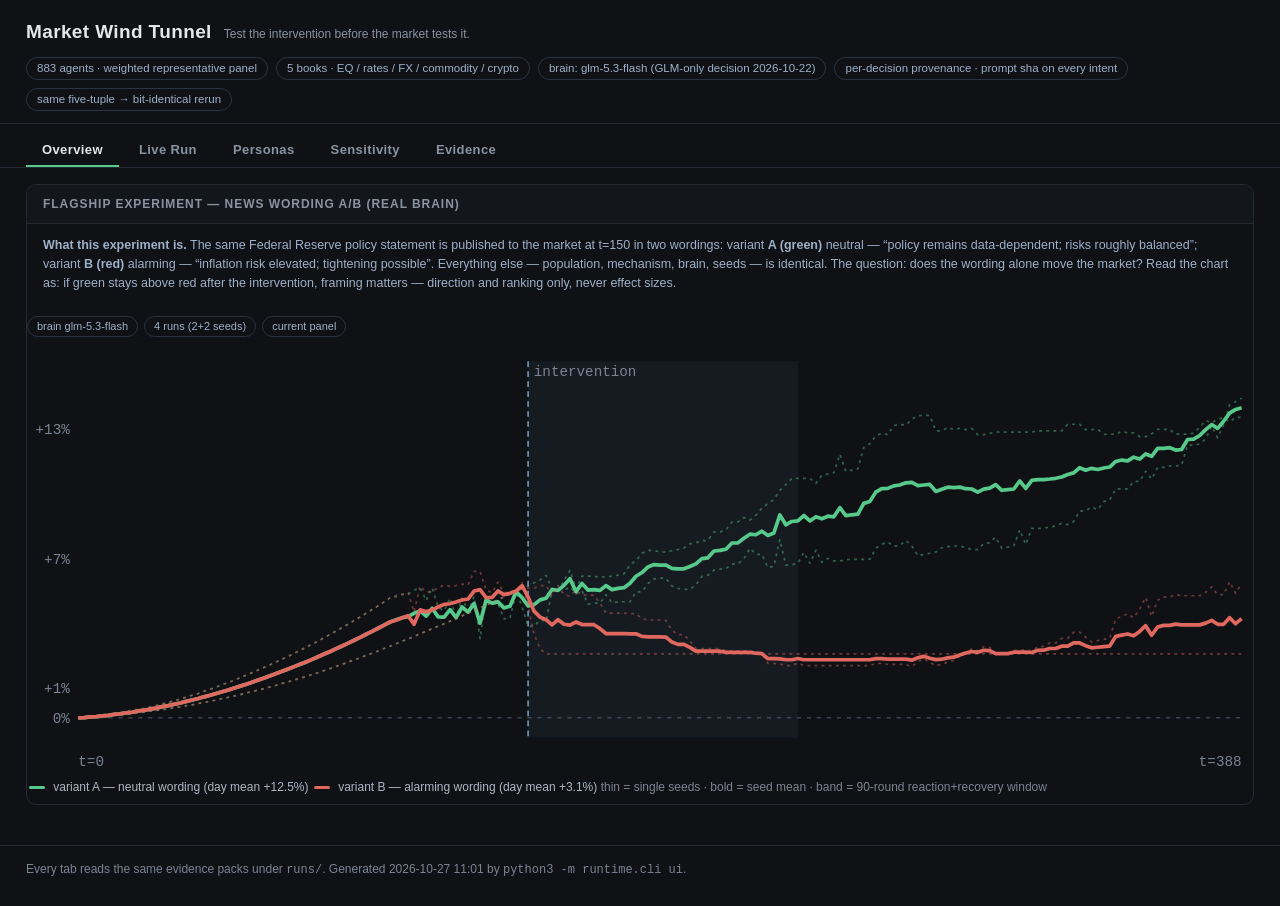
==== commit 7bbd04f9: "Personas grid: explicit hover info panel + click-to-pin native title tooltips don't render in the in" ====
--- a/docs/dashboard.html
+++ b/docs/dashboard.html
@@ -85,6 +85,13 @@
 .cs td { padding:2px 10px 2px 0; font-size:11.5px; }
 .cs td.k { color:#7c8494; white-space:nowrap; }
 .ev { font-size:11px; color:#8b93a1; margin-top:8px; }
+.hoverbox { border:1px solid #2c3340; border-radius:8px; background:#13161c;
+  padding:10px 14px; font-size:12.5px; color:#aeb7c6; min-height:58px;
+  margin-bottom:8px; line-height:1.6; }
+.hoverbox b { color:#e6e6e6; font-family:ui-monospace,Menlo,monospace; }
+.hoverbox .mut { color:#8b93a1; font-size:11.5px; }
+.hoverbox.pinned { border-color:#57c98a; }
+.cell.sel { outline:2px solid #e6e6e6; }
 .glegend { display:flex; flex-wrap:wrap; gap:10px; font-size:11px;
   color:#8b93a1; margin:6px 0; }
 .glegend i { display:inline-block; width:10px; height:10px;
@@ -152,6 +159,7 @@
 </div>
 
 <div class="page" id="p-per">
+  <div class="hoverbox" id="hoverinfo">hover an agent cell — details appear here; click to pin</div>
   <div class="glegend" id="glegend"></div>
   <div class="gwrap">
     <div class="ggrid" id="ggrid"></div>
@@ -206,12 +214,12 @@
 
 <footer>
 Every tab reads the same evidence packs under <code>runs/</code>.
-Generated 2026-10-27 10:10 by <code>python3 -m runtime.cli ui</code>.
+Generated 2026-10-27 11:01 by <code>python3 -m runtime.cli ui</code>.
 </footer>
 
 <script>
 const REPLAY = {"run_id": "news_a_s0", "dir": "news_a_s0", "model": "glm-5.3-flash", "population": "47d972a3fa", "seed": 11, "nRounds": 390, "equilibrium_note": "replay of a recorded run \u2014 not a live execution", "rounds": [{"t": 0, "eq": 0.0, "eqHalt": false, "vol": [37.7, 544.8, 929173.1, 694.7, 50.7], "ntr": [60, 14, 1, 1, 1], "wake": 0, "intent": 0, "trade": 77, "ev": null, "tele": [], "eqB": 0.0}, {"t": 1, "eq": 0.002999998305575069, "eqHalt": false, "vol": [75.4, 1089.4, 6421541.2, 3623.1, 174.6], "ntr": [120, 28, 3, 3, 4], "wake": 0, "intent": 0, "trade": 158, "ev": null, "tele": [], "eqB": 0.002999998305575069}, {"t": 2, "eq": 0.0060000982756047705, "eqHalt": false, "vol": [113.2, 1633.9, 13553256.0, 5944.1, 290.1], "ntr": [180, 42, 6, 5, 7], "wake": 0, "intent": 0, "trade": 240, "ev": null, "tele": [], "eqB": 0.0060000982756047705}, {"t": 3, "eq": 0.009000266021863546, "eqHalt": false, "vol": [150.9, 2178.5, 21307363.8, 8664.5, 408.5], "ntr": [240, 56, 9, 7, 10], "wake": 0, "intent": 0, "trade": 322, "ev": null, "tele": [], "eqB": 0.009000266021863546}, {"t": 4, "eq": 0.0297252688600258, "eqHalt": false, "vol": [188.6, 2723.0, 29862693.5, 11950.3, 565.0], "ntr": [300, 70, 12, 9, 13], "wake": 0, "intent": 0, "trade": 404, "ev": null, "tele": [], "eqB": 0.0297252688600258}, {"t": 5, "eq": 0.03450085313390083, "eqHalt": false, "vol": [226.3, 3267.5, 38215875.1, 14593.8, 710.2], "ntr": [360, 84, 15, 11, 16], "wake": 0, "intent": 0, "trade": 486, "ev": null, "tele": [], "eqB": 0.03450085313390083}, {"t": 6, "eq": 0.03927681017728002, "eqHalt": false, "vol": [264.0, 3812.0, 45432341.1, 17878.7, 825.4], "ntr": [420, 98, 18, 13, 19], "wake": 0, "intent": 0, "trade": 568, "ev": null, "tele": [], "eqB": 0.03927681017728002}, {"t": 7, "eq": 0.04405791821775473, "eqHalt": false, "vol": [301.7, 4356.5, 53546149.8, 21116.8, 963.9], "ntr": [480, 112, 21, 15, 22], "wake": 0, "intent": 0, "trade": 650, "ev": null, "tele": [], "eqB": 0.04405791821775473}, {"t": 8, "eq": 0.06655567736457701, "eqHalt": false, "vol": [339.4, 4900.9, 64156766.7, 23891.6, 1135.4], "ntr": [540, 126, 24, 17, 25], "wake": 0, "intent": 0, "trade": 732, "ev": null, "tele": [], "eqB": 0.06655567736457701}, {"t": 9, "eq": 0.07310852506958732, "eqHalt": false, "vol": [377.1, 5445.3, 74442411.6, 26523.3, 1243.1], "ntr": [600, 140, 27, 19, 28], "wake": 0, "intent": 0, "trade": 814, "ev": null, "tele": [], "eqB": 0.07310852506958732}, {"t": 10, "eq": 0.07966489714101854, "eqHalt": false, "vol": [414.7, 5989.7, 83320987.1, 29484.1, 1358.6], "ntr": [660, 154, 30, 20, 31], "wake": 0, "intent": 0, "trade": 895, "ev": null, "tele": [], "eqB": 0.07966489714101854}, {"t": 11, "eq": 0.08622011701573395, "eqHalt": false, "vol": [452.4, 6534.0, 90724141.3, 31992.9, 1548.6], "ntr": [720, 168, 33, 22, 34], "wake": 0, "intent": 0, "trade": 977, "ev": null, "tele": [], "eqB": 0.08622011701573395}, {"t": 12, "eq": 0.11050098529761243, "eqHalt": false, "vol": [490.1, 7078.3, 98297259.9, 34934.7, 1739.6], "ntr": [780, 182, 36, 24, 37], "wake": 0, "intent": 0, "trade": 1059, "ev": null, "tele": [], "eqB": 0.11050098529761243}, {"t": 13, "eq": 0.11883577299691694, "eqHalt": false, "vol": [527.8, 7622.6, 107690638.0, 38073.8, 1941.7], "ntr": [840, 196, 39, 26, 40], "wake": 0, "intent": 0, "trade": 1141, "ev": null, "tele": [], "eqB": 0.11883577299691694}, {"t": 14, "eq": 0.12717020487071906, "eqHalt": false, "vol": [565.5, 8166.8, 116645487.3, 40970.5, 2063.8], "ntr": [900, 210, 42, 28, 43], "wake": 0, "intent": 0, "trade": 1223, "ev": null, "tele": [], "eqB": 0.12717020487071906}, {"t": 15, "eq": 0.13550733085159195, "eqHalt": false, "vol": [603.1, 8711.1, 125733202.7, 43303.5, 2195.8], "ntr": [960, 224, 45, 30, 46], "wake": 0, "intent": 0, "trade": 1305, "ev": null, "tele": [], "eqB": 0.13550733085159195}, {"t": 16, "eq": 0.1615749681874945, "eqHalt": false, "vol": [640.8, 9255.2, 133905877.9, 46018.6, 2375.5], "ntr": [1020, 238, 48, 32, 49], "wake": 0, "intent": 0, "trade": 1387, "ev": null, "tele": [], "eqB": 0.1615749681874945}, {"t": 17, "eq": 0.17169215337093924, "eqHalt": false, "vol": [678.4, 9799.4, 141858019.6, 48689.7, 2498.9], "ntr": [1080, 252, 51, 34, 52], "wake": 0, "intent": 0, "trade": 1469, "ev": null, "tele": [], "eqB": 0.17169215337093924}, {"t": 18, "eq": 0.18181199877325138, "eqHalt": false, "vol": [716.1, 10343.5, 152657847.4, 51374.1, 2624.8], "ntr": [1140, 266, 54, 36, 55], "wake": 0, "intent": 0, "trade": 1551, "ev": null, "tele": [], "eqB": 0.18181199877325138}, {"t": 19, "eq": 0.1919350466046632, "eqHalt": false, "vol": [753.7, 10887.6, 160210714.3, 54218.2, 2779.0], "ntr": [1200, 280, 57, 38, 58], "wake": 0, "intent": 0, "trade": 1633, "ev": null, "tele": [], "eqB": 0.1919350466046632}, {"t": 20, "eq": 0.21979270625591685, "eqHalt": false, "vol": [791.4, 11431.6, 167950043.0, 56687.8, 2946.9], "ntr": [1260, 294, 60, 40, 61], "wake": 0, "intent": 0, "trade": 1715, "ev": null, "tele": [], "eqB": 0.21979270625591685}, {"t": 21, "eq": 0.23169845656472177, "eqHalt": false, "vol": [829.0, 11975.6, 175558483.9, 59697.4, 3078.3], "ntr": [1320, 308, 63, 42, 64], "wake": 0, "intent": 0, "trade": 1797, "ev": null, "tele": [], "eqB": 0.23169845656472177}, {"t": 22, "eq": 0.24360608766522684, "eqHalt": false, "vol": [866.6, 12519.6, 185765921.0, 62946.0, 3213.6], "ntr": [1380, 322, 66, 44, 67], "wake": 0, "intent": 0, "trade": 1879, "ev": null, "tele": [], "eqB": 0.24360608766522684}, {"t": 23, "eq": 0.2555205811137773, "eqHalt": false, "vol": [904.2, 13063.5, 194971935.7, 65796.6, 3364.2], "ntr": [1440, 336, 69, 46, 70], "wake": 0, "intent": 0, "trade": 1961, "ev": null, "tele": [], "eqB": 0.2555205811137773}, {"t": 24, "eq": 0.2851729565875871, "eqHalt": false, "vol": [941.9, 13607.4, 203148440.6, 68577.4, 3514.9], "ntr": [1500, 350, 72, 48, 73], "wake": 0, "intent": 0, "trade": 2043, "ev": null, "tele": [], "eqB": 0.2851729565875871}, {"t": 25, "eq": 0.29887299911721676, "eqHalt": false, "vol": [979.5, 14151.2, 212871456.9, 71307.4, 3652.8], "ntr": [1560, 364, 75, 50, 76], "wake": 0, "intent": 0, "trade": 2125, "ev": null, "tele": [], "eqB": 0.29887299911721676}, {"t": 26, "eq": 0.31257468522154497, "eqHalt": false, "vol": [1017.1, 14695.1, 222692267.4, 74001.1, 3769.2], "ntr": [1620, 378, 78, 52, 79], "wake": 0, "intent": 0, "trade": 2207, "ev": null, "tele": [], "eqB": 0.31257468522154497}, {"t": 27, "eq": 0.32628358949939873, "eqHalt": false, "vol": [1054.7, 15238.8, 231284541.8, 76875.7, 3903.7], "ntr": [1680, 392, 81, 54, 82], "wake": 0, "intent": 0, "trade": 2289, "ev": null, "tele": [], "eqB": 0.32628358949939873}, {"t": 28, "eq": 0.35773933921519063, "eqHalt": false, "vol": [1092.3, 15782.5, 238441236.1, 79391.7, 4020.9], "ntr": [1740, 406, 84, 56, 84], "wake": 0, "intent": 0, "trade": 2370, "ev": null, "tele": [], "eqB": 0.35773933921519063}, {"t": 29, "eq": 0.37323741860491033, "eqHalt": false, "vol": [1129.8, 16326.2, 246131881.7, 82371.7, 4147.1], "ntr": [1800, 420, 87, 58, 87], "wake": 0, "intent": 0, "trade": 2452, "ev": null, "tele": [], "eqB": 0.37323741860491033}, {"t": 30, "eq": 0.38873890375259457, "eqHalt": false, "vol": [1167.4, 16869.9, 255453075.1, 84823.8, 4305.4], "ntr": [1860, 434, 90, 60, 90], "wake": 0, "intent": 0, "trade": 2534, "ev": null, "tele": [], "eqB": 0.38873890375259457}, {"t": 31, "eq": 0.4042473359686882, "eqHalt": false, "vol": [1205.0, 17413.4, 265072184.0, 88002.5, 4427.8], "ntr": [1920, 448, 93, 62, 93], "wake": 0, "intent": 0, "trade": 2616, "ev": null, "tele": [], "eqB": 0.4042473359686882}, {"t": 32, "eq": 0.4375141186457654, "eqHalt": false, "vol": [1242.5, 17957.0, 272439466.4, 91069.8, 4558.7], "ntr": [1980, 462, 96, 64, 96], "wake": 0, "intent": 0, "trade": 2698, "ev": null, "tele": [], "eqB": 0.4375141186457654}, {"t": 33, "eq": 0.45481552144526205, "eqHalt": false, "vol": [1280.1, 18500.5, 280796205.9, 94400.5, 4699.5], "ntr": [2040, 476, 99, 66, 99], "wake": 0, "intent": 0, "trade": 2780, "ev": null, "tele": [], "eqB": 0.45481552144526205}, {"t": 34, "eq": 0.4721237696487579, "eqHalt": false, "vol": [1317.6, 19043.9, 288307234.7, 96775.2, 4845.5], "ntr": [2100, 490, 102, 68, 102], "wake": 0, "intent": 0, "trade": 2862, "ev": null, "tele": [], "eqB": 0.4721237696487579}, {"t": 35, "eq": 0.48943979518007996, "eqHalt": false, "vol": [1355.2, 19587.3, 298065829.3, 97163.2, 5047.1], "ntr": [2160, 504, 105, 69, 105], "wake": 0, "intent": 0, "trade": 2943, "ev": null, "tele": [], "eqB": 0.48943979518007996}, {"t": 36, "eq": 0.5245238292918897, "eqHalt": false, "vol": [1392.7, 20130.7, 306512918.8, 99519.2, 5207.6], "ntr": [2220, 518, 108, 71, 108], "wake": 0, "intent": 0, "trade": 3025, "ev": null, "tele": [], "eqB": 0.5245238292918897}, {"t": 37, "eq": 0.5436370275358149, "eqHalt": false, "vol": [1430.2, 20674.0, 316046787.5, 102349.3, 5315.9], "ntr": [2280, 532, 111, 73, 111], "wake": 0, "intent": 0, "trade": 3107, "ev": null, "tele": [], "eqB": 0.5436370275358149}, {"t": 38, "eq": 0.5627565798057121, "eqHalt": false, "vol": [1467.7, 21217.3, 325547159.6, 105208.6, 5434.3], "ntr": [2340, 546, 114, 75, 114], "wake": 0, "intent": 0, "trade": 3189, "ev": null, "tele": [], "eqB": 0.5627565798057121}, {"t": 39, "eq": 0.5818879420919298, "eqHalt": false, "vol": [1505.2, 21760.5, 334733931.2, 107569.0, 5597.2], "ntr": [2400, 560, 117, 77, 117], "wake": 0, "intent": 0, "trade": 3271, "ev": null, "tele": [], "eqB": 0.5818879420919298}, {"t": 40, "eq": 0.6187968524696608, "eqHalt": false, "vol": [1542.7, 22303.6, 341007919.1, 108452.6, 5729.0], "ntr": [2460, 574, 120, 78, 120], "wake": 0, "intent": 0, "trade": 3352, "ev": null, "tele": [], "eqB": 0.6187968524696608}, {"t": 41, "eq": 0.6397299793112765, "eqHalt": false, "vol": [1580.2, 22846.7, 351078087.5, 111492.7, 5852.8], "ntr": [2520, 588, 123, 80, 123], "wake": 0, "intent": 0, "trade": 3434, "ev": null, "tele": [], "eqB": 0.6397299793112765}, {"t": 42, "eq": 0.660670104053529, "eqHalt": false, "vol": [1617.7, 23389.8, 359268634.1, 114162.9, 6047.6], "ntr": [2580, 602, 126, 82, 126], "wake": 0, "intent": 0, "trade": 3516, "ev": null, "tele": [], "eqB": 0.660670104053529}, {"t": 43, "eq": 0.6816229199036794, "eqHalt": false, "vol": [1655.2, 23932.8, 366587862.4, 114344.5, 6177.6], "ntr": [2640, 616, 129, 83, 129], "wake": 0, "intent": 0, "trade": 3597, "ev": null, "tele": [], "eqB": 0.6816229199036794}, {"t": 44, "eq": 0.7203675338076421, "eqHalt": false, "vol": [1692.6, 24475.7, 375827581.5, 114708.1, 6301.2], "ntr": [2700, 630, 132, 84, 132], "wake": 0, "intent": 0, "trade": 3678, "ev": null, "tele": [], "eqB": 0.7203675338076421}, {"t": 45, "eq": 0.7431271127136263, "eqHalt": false, "vol": [1730.1, 25018.6, 383310998.3, 117207.2, 6403.6], "ntr": [2760, 644, 135, 86, 134], "wake": 0, "intent": 0, "trade": 3759, "ev": null, "tele": [], "eqB": 0.7431271127136263}, {"t": 46, "eq": 0.765896044745884, "eqHalt": false, "vol": [1767.5, 25561.5, 390779415.8, 120303.9, 6569.0], "ntr": [2820, 658, 138, 88, 137], "wake": 0, "intent": 0, "trade": 3841, "ev": null, "tele": [], "eqB": 0.765896044745884}, {"t": 47, "eq": 0.7886778881589729, "eqHalt": false, "vol": [1804.9, 26104.2, 400020543.5, 122757.4, 6692.1], "ntr": [2880, 672, 141, 90, 140], "wake": 0, "intent": 0, "trade": 3923, "ev": null, "tele": [], "eqB": 0.7886778881589729}, {"t": 48, "eq": 0.8292686770239976, "eqHalt": false, "vol": [1842.3, 26647.0, 408646737.7, 125845.9, 6809.0], "ntr": [2940, 686, 144, 92, 143], "wake": 0, "intent": 0, "trade": 4005, "ev": null, "tele": [], "eqB": 0.8292686770239976}, {"t": 49, "eq": 0.8538626886510192, "eqHalt": false, "vol": [1879.7, 27189.6, 416235114.4, 128330.0, 6912.1], "ntr": [3000, 700, 147, 94, 146], "wake": 0, "intent": 0, "trade": 4087, "ev": null, "tele": [], "eqB": 0.8538626886510192}, {"t": 50, "eq": 0.8784700013724667, "eqHalt": false, "vol": [1917.1, 27732.2, 422790736.0, 131131.2, 7021.3], "ntr": [3060, 714, 150, 96, 149], "wake": 0, "intent": 0, "trade": 4169, "ev": null, "tele": [], "eqB": 0.8784700013724667}, {"t": 51, "eq": 0.9030916318324644, "eqHalt": false, "vol": [1954.5, 28274.8, 432495586.6, 133920.3, 7134.1], "ntr": [3120, 728, 153, 98, 152], "wake": 0, "intent": 0, "trade": 4251, "ev": null, "tele": [], "eqB": 0.9030916318324644}, {"t": 52, "eq": 0.9455374912949788, "eqHalt": false, "vol": [1991.9, 28817.3, 439565046.6, 137162.8, 7243.1], "ntr": [3180, 742, 156, 100, 155], "wake": 0, "intent": 0, "trade": 4333, "ev": null, "tele": [], "eqB": 0.9455374912949788}, {"t": 53, "eq": 0.9719770848406473, "eqHalt": false, "vol": [2029.3, 29359.7, 446656570.3, 140110.8, 7356.9], "ntr": [3240, 756, 159, 102, 158], "wake": 0, "intent": 0, "trade": 4415, "ev": null, "tele": [], "eqB": 0.9719770848406473}, {"t": 54, "eq": 0.9984300472570151, "eqHalt": false, "vol": [2066.6, 29902.1, 453620698.3, 143151.6, 7468.8], "ntr": [3300, 770, 162, 104, 161], "wake": 0, "intent": 0, "trade": 4497, "ev": null, "tele": [], "eqB": 0.9984300472570151}, {"t": 55, "eq": 1.0249019023106598, "eqHalt": false, "vol": [2103.9, 30444.3, 461302457.5, 146347.5, 7582.6], "ntr": [3360, 784, 165, 106, 164], "wake": 0, "intent": 0, "trade": 4579, "ev": null, "tele": [], "eqB": 1.0249019023106598}, {"t": 56, "eq": 1.069213185196971, "eqHalt": false, "vol": [2141.3, 30986.6, 468976743.8, 148899.4, 7693.0], "ntr": [3420, 798, 168, 108, 167], "wake": 0, "intent": 0, "trade": 4661, "ev": null, "tele": [], "eqB": 1.069213185196971}, {"t": 57, "eq": 1.0975092218097338, "eqHalt": false, "vol": [2178.6, 31528.8, 476875880.3, 151278.4, 7845.0], "ntr": [3480, 812, 171, 110, 170], "wake": 0, "intent": 0, "trade": 4743, "ev": null, "tele": [], "eqB": 1.0975092218097338}, {"t": 58, "eq": 1.125819813378004, "eqHalt": false, "vol": [2215.9, 32070.9, 484240938.8, 154489.7, 7957.3], "ntr": [3540, 826, 174, 112, 173], "wake": 0, "intent": 0, "trade": 4825, "ev": null, "tele": [], "eqB": 1.125819813378004}, {"t": 59, "eq": 1.1541507378294957, "eqHalt": false, "vol": [2253.2, 32612.9, 493249124.4, 156852.4, 8077.3], "ntr": [3600, 840, 177, 114, 176], "wake": 0, "intent": 0, "trade": 4907, "ev": null, "tele": [], "eqB": 1.1541507378294957}, {"t": 60, "eq": 1.2003409993950775, "eqHalt": false, "vol": [2290.5, 33154.9, 501790469.3, 160147.6, 8193.7], "ntr": [3660, 854, 180, 116, 179], "wake": 0, "intent": 0, "trade": 4989, "ev": null, "tele": [], "eqB": 1.2003409993950775}, {"t": 61, "eq": 1.2305027474808439, "eqHalt": false, "vol": [2327.7, 33696.8, 510956403.1, 162718.5, 8347.0], "ntr": [3720, 868, 183, 118, 182], "wake": 0, "intent": 0, "trade": 5071, "ev": null, "tele": [], "eqB": 1.2305027474808439}, {"t": 62, "eq": 1.2606819479579867, "eqHalt": false, "vol": [2365.0, 34238.6, 520222024.8, 165572.7, 8469.3], "ntr": [3780, 882, 186, 120, 185], "wake": 0, "intent": 0, "trade": 5153, "ev": null, "tele": [], "eqB": 1.2606819479579867}, {"t": 63, "eq": 1.2908822776895645, "eqHalt": false, "vol": [2402.2, 34780.4, 527540652.5, 168119.2, 8589.4], "ntr": [3840, 896, 189, 122, 188], "wake": 0, "intent": 0, "trade": 5235, "ev": null, "tele": [], "eqB": 1.2908822776895645}, {"t": 64, "eq": 1.338964819028865, "eqHalt": false, "vol": [2439.5, 35322.1, 536217602.0, 170469.6, 8709.9], "ntr": [3900, 910, 192, 124, 191], "wake": 0, "intent": 0, "trade": 5317, "ev": null, "tele": [], "eqB": 1.338964819028865}, {"t": 65, "eq": 1.3710030041834909, "eqHalt": false, "vol": [2476.7, 35863.8, 546774008.1, 173352.6, 8827.2], "ntr": [3960, 924, 195, 126, 194], "wake": 0, "intent": 0, "trade": 5399, "ev": null, "tele": [], "eqB": 1.3710030041834909}, {"t": 66, "eq": 1.4030632166282198, "eqHalt": false, "vol": [2513.9, 36405.3, 554249272.4, 175869.6, 8950.7], "ntr": [4020, 938, 198, 128, 197], "wake": 0, "intent": 0, "trade": 5481, "ev": null, "tele": [], "eqB": 1.4030632166282198}, {"t": 67, "eq": 1.4351465068953795, "eqHalt": false, "vol": [2551.1, 36946.8, 563495074.9, 178679.6, 9075.1], "ntr": [4080, 952, 201, 130, 200], "wake": 0, "intent": 0, "trade": 5563, "ev": null, "tele": [], "eqB": 1.4351465068953795}, {"t": 68, "eq": 1.4851330363602866, "eqHalt": false, "vol": [2588.3, 37488.3, 572627007.9, 181074.3, 9202.3], "ntr": [4140, 966, 204, 132, 203], "wake": 0, "intent": 0, "trade": 5645, "ev": null, "tele": [], "eqB": 1.4851330363602866}, {"t": 69, "eq": 1.5190616713291138, "eqHalt": false, "vol": [2625.4, 38029.6, 582147898.6, 183797.9, 9317.5], "ntr": [4200, 980, 207, 134, 206], "wake": 0, "intent": 0, "trade": 5727, "ev": null, "tele": [], "eqB": 1.5190616713291138}, {"t": 70, "eq": 1.5530129435745499, "eqHalt": false, "vol": [2662.6, 38570.9, 590547429.0, 186275.8, 9444.7], "ntr": [4260, 994, 210, 136, 209], "wake": 0, "intent": 0, "trade": 5809, "ev": null, "tele": [], "eqB": 1.5530129435745499}, {"t": 71, "eq": 1.5869924615835584, "eqHalt": false, "vol": [2699.7, 39112.1, 596656594.6, 189310.8, 9552.5], "ntr": [4320, 1008, 212, 138, 212], "wake": 0, "intent": 0, "trade": 5890, "ev": null, "tele": [], "eqB": 1.5869924615835584}, {"t": 72, "eq": 1.6388961786040435, "eqHalt": false, "vol": [2729.4, 39653.2, 606021374.9, 192583.9, 9668.7], "ntr": [4360, 1022, 215, 140, 215], "wake": 0, "intent": 0, "trade": 5952, "ev": null, "tele": [], "eqB": 1.6388961786040435}, {"t": 73, "eq": 1.674728971139161, "eqHalt": false, "vol": [2766.5, 40194.3, 612596208.4, 195296.7, 9804.3], "ntr": [4420, 1036, 217, 142, 218], "wake": 0, "intent": 0, "trade": 6033, "ev": null, "tele": [], "eqB": 1.674728971139161}, {"t": 74, "eq": 1.7105861631340868, "eqHalt": false, "vol": [2803.5, 40735.3, 620446933.9, 198517.3, 9975.7], "ntr": [4480, 1050, 220, 144, 221], "wake": 0, "intent": 0, "trade": 6115, "ev": null, "tele": [], "eqB": 1.7105861631340868}, {"t": 75, "eq": 1.7464736511249912, "eqHalt": false, "vol": [2840.6, 41276.2, 629078245.0, 201807.1, 10123.2], "ntr": [4540, 1064, 223, 146, 224], "wake": 0, "intent": 0, "trade": 6197, "ev": null, "tele": [], "eqB": 1.7464736511249912}, {"t": 76, "eq": 1.7885084305216736, "eqHalt": false, "vol": [2877.7, 41817.0, 635713673.4, 204909.7, 10258.8], "ntr": [4600, 1078, 225, 148, 227], "wake": 0, "intent": 0, "trade": 6278, "ev": null, "tele": [], "eqB": 1.7885084305216736}, {"t": 77, "eq": 1.8368698712420084, "eqHalt": false, "vol": [2914.7, 42357.7, 647192982.4, 208190.8, 10359.1], "ntr": [4660, 1092, 228, 150, 230], "wake": 0, "intent": 0, "trade": 6360, "ev": null, "tele": [], "eqB": 1.8368698712420084}, {"t": 78, "eq": 1.8746450132756776, "eqHalt": false, "vol": [2951.8, 42898.4, 653529758.8, 211027.0, 10488.5], "ntr": [4720, 1106, 231, 152, 233], "wake": 0, "intent": 0, "trade": 6442, "ev": null, "tele": [], "eqB": 1.8746450132756776}, {"t": 79, "eq": 1.9124480791355758, "eqHalt": false, "vol": [2988.8, 43439.0, 662233796.9, 213362.0, 10609.9], "ntr": [4780, 1120, 234, 154, 236], "wake": 0, "intent": 0, "trade": 6524, "ev": null, "tele": [], "eqB": 1.9124480791355758}, {"t": 80, "eq": 1.9564151432536203, "eqHalt": false, "vol": [3025.8, 43979.5, 668800632.8, 215705.4, 10722.9], "ntr": [4840, 1134, 237, 156, 239], "wake": 0, "intent": 0, "trade": 6606, "ev": null, "tele": [], "eqB": 1.9564151432536203}, {"t": 81, "eq": 2.0067205092709317, "eqHalt": false, "vol": [3062.8, 44519.9, 676324876.3, 218782.0, 10841.1], "ntr": [4900, 1148, 240, 158, 242], "wake": 0, "intent": 0, "trade": 6688, "ev": null, "tele": [], "eqB": 2.0067205092709317}, {"t": 82, "eq": 2.046430613188921, "eqHalt": false, "vol": [3099.8, 45060.2, 682789666.9, 221740.1, 10984.1], "ntr": [4960, 1162, 243, 160, 245], "wake": 0, "intent": 0, "trade": 6770, "ev": null, "tele": [], "eqB": 2.046430613188921}, {"t": 83, "eq": 2.0861736055454383, "eqHalt": false, "vol": [3136.7, 45600.5, 690516246.3, 224425.8, 11095.2], "ntr": [5020, 1176, 246, 162, 248], "wake": 0, "intent": 0, "trade": 6852, "ev": null, "tele": [], "eqB": 2.0861736055454383}, {"t": 84, "eq": 2.1320807825448984, "eqHalt": false, "vol": [3173.7, 46140.7, 699227317.1, 227019.4, 11273.3], "ntr": [5080, 1190, 249, 164, 251], "wake": 0, "intent": 0, "trade": 6934, "ev": null, "tele": [], "eqB": 2.1320807825448984}, {"t": 85, "eq": 2.184352711135795, "eqHalt": false, "vol": [3203.2, 46680.8, 706226352.1, 230292.6, 11385.2], "ntr": [5120, 1204, 252, 166, 254], "wake": 0, "intent": 0, "trade": 6996, "ev": null, "tele": [], "eqB": 2.184352711135795}, {"t": 86, "eq": 2.2260072995050617, "eqHalt": false, "vol": [3240.1, 47220.8, 716074757.3, 233127.5, 11506.6], "ntr": [5180, 1218, 255, 168, 257], "wake": 0, "intent": 0, "trade": 7078, "ev": null, "tele": [], "eqB": 2.2260072995050617}, {"t": 87, "eq": 2.2676992495471504, "eqHalt": false, "vol": [3277.0, 47760.7, 724681994.7, 235716.6, 11637.4], "ntr": [5240, 1232, 258, 170, 260], "wake": 0, "intent": 0, "trade": 7160, "ev": null, "tele": [], "eqB": 2.2676992495471504}, {"t": 88, "eq": 2.3155682447807857, "eqHalt": false, "vol": [3313.8, 48300.5, 733115998.9, 238819.3, 11753.9], "ntr": [5300, 1246, 261, 172, 263], "wake": 0, "intent": 0, "trade": 7242, "ev": null, "tele": [], "eqB": 2.3155682447807857}, {"t": 89, "eq": 2.3579592393468296, "eqHalt": false, "vol": [3350.7, 48840.3, 740148726.4, 242122.2, 11869.8], "ntr": [5360, 1260, 264, 174, 266], "wake": 0, "intent": 0, "trade": 7324, "ev": null, "tele": [], "eqB": 2.3579592393468296}, {"t": 90, "eq": 2.4122401415168637, "eqHalt": false, "vol": [3380.1, 49379.9, 748557568.4, 245133.5, 11962.9], "ntr": [5400, 1274, 267, 176, 269], "wake": 0, "intent": 0, "trade": 7386, "ev": null, "tele": [], "eqB": 2.4122401415168637}, {"t": 91, "eq": 2.4558960786340345, "eqHalt": false, "vol": [3416.9, 49919.5, 757665398.2, 247838.5, 12118.1], "ntr": [5460, 1288, 270, 178, 272], "wake": 0, "intent": 0, "trade": 7468, "ev": null, "tele": [], "eqB": 2.4558960786340345}, {"t": 92, "eq": 2.5057447850390435, "eqHalt": false, "vol": [3453.7, 50459.0, 764029554.8, 250367.7, 12247.4], "ntr": [5520, 1302, 273, 180, 275], "wake": 0, "intent": 0, "trade": 7550, "ev": null, "tele": [], "eqB": 2.5057447850390435}, {"t": 93, "eq": 2.550101139149774, "eqHalt": false, "vol": [3490.5, 50998.4, 773016209.7, 252339.9, 12349.6], "ntr": [5580, 1316, 276, 181, 278], "wake": 0, "intent": 0, "trade": 7631, "ev": null, "tele": [], "eqB": 2.550101139149774}, {"t": 94, "eq": 2.5944974812640798, "eqHalt": false, "vol": [3527.3, 51537.7, 780655107.4, 254890.8, 12523.6], "ntr": [5640, 1330, 279, 183, 281], "wake": 0, "intent": 0, "trade": 7713, "ev": null, "tele": [], "eqB": 2.5944974812640798}, {"t": 95, "eq": 2.6508217365298847, "eqHalt": false, "vol": [3556.7, 52076.9, 787094129.3, 257675.9, 12618.6], "ntr": [5680, 1344, 282, 185, 283], "wake": 0, "intent": 0, "trade": 7774, "ev": null, "tele": [], "eqB": 2.6508217365298847}, {"t": 96, "eq": 2.702664149907563, "eqHalt": false, "vol": [3586.0, 52616.0, 793749085.1, 260137.8, 12744.9], "ntr": [5720, 1358, 285, 187, 286], "wake": 0, "intent": 0, "trade": 7836, "ev": null, "tele": [], "eqB": 2.702664149907563}, {"t": 97, "eq": 2.749006230334272, "eqHalt": false, "vol": [3622.7, 53155.0, 800971162.5, 263125.0, 12890.4], "ntr": [5780, 1372, 288, 189, 289], "wake": 0, "intent": 0, "trade": 7918, "ev": null, "tele": [], "eqB": 2.749006230334272}, {"t": 98, "eq": 2.7953922636768214, "eqHalt": false, "vol": [3659.4, 53694.0, 808498466.2, 266128.9, 13027.0], "ntr": [5840, 1386, 291, 191, 292], "wake": 0, "intent": 0, "trade": 8000, "ev": null, "tele": [], "eqB": 2.7953922636768214}, {"t": 99, "eq": 2.8418227752013303, "eqHalt": false, "vol": [3696.1, 54232.8, 815134688.7, 268517.4, 13204.8], "ntr": [5900, 1400, 294, 193, 295], "wake": 0, "intent": 0, "trade": 8082, "ev": null, "tele": [], "eqB": 2.8418227752013303}, {"t": 100, "eq": 2.8944736917907665, "eqHalt": false, "vol": [3725.4, 54771.5, 824633321.7, 271080.6, 13297.1], "ntr": [5940, 1414, 297, 195, 298], "wake": 0, "intent": 0, "trade": 8144, "ev": null, "tele": [], "eqB": 2.8944736917907665}, {"t": 101, "eq": 2.947801744222489, "eqHalt": false, "vol": [3754.6, 55310.2, 831743537.6, 273706.3, 13426.9], "ntr": [5980, 1428, 300, 197, 301], "wake": 0, "intent": 0, "trade": 8206, "ev": null, "tele": [], "eqB": 2.947801744222489}, {"t": 102, "eq": 3.0013417330732928, "eqHalt": false, "vol": [3783.9, 55848.7, 838886372.2, 276944.2, 13526.0], "ntr": [6020, 1442, 303, 199, 304], "wake": 0, "intent": 0, "trade": 8268, "ev": null, "tele": [], "eqB": 3.0013417330732928}, {"t": 103, "eq": 3.0497757113543855, "eqHalt": false, "vol": [3820.5, 56387.2, 849449713.2, 279868.2, 13637.1], "ntr": [6080, 1456, 306, 201, 307], "wake": 0, "intent": 0, "trade": 8350, "ev": null, "tele": [], "eqB": 3.0497757113543855}, {"t": 104, "eq": 3.0982574041346744, "eqHalt": false, "vol": [3857.1, 56925.5, 857089722.4, 282792.1, 13780.0], "ntr": [6140, 1470, 309, 203, 310], "wake": 0, "intent": 0, "trade": 8432, "ev": null, "tele": [], "eqB": 3.0982574041346744}, {"t": 105, "eq": 3.1472395230583317, "eqHalt": false, "vol": [3893.7, 57463.8, 864793814.7, 285670.0, 13898.6], "ntr": [6200, 1484, 312, 205, 313], "wake": 15, "intent": 15, "trade": 8514, "ev": null, "tele": ["t=105 hf_pm-0004 FX buy 0.269 u0.61 -> no fill [glm-5.3-flash/p1]", "t=105 hf_pm-0010 FX buy 0.069 u0.35 -> no fill [glm-5.3-flash/p1]", "t=105 hf_pm-0014 FX buy 0.138 u0.49 -> no fill [glm-5.3-flash/p1]", "t=105 hf_pm-0015 FX buy 0.226 u0.77 -> no fill [glm-5.3-flash/p1]", "t=105 hf_pm-0018 FX buy 0.073 u0.71 -> no fill [glm-5.3-flash/p1]", "t=105 hf_pm-0028 FX buy 0.098 u0.42 -> no fill [glm-5.3-flash/p1]"], "eqB": 3.1472395230583317}, {"t": 106, "eq": 3.201604416979986, "eqHalt": false, "vol": [3922.9, 58001.9, 873741822.2, 285670.0, 14065.1], "ntr": [6240, 1498, 320, 205, 316], "wake": 15, "intent": 15, "trade": 8579, "ev": null, "tele": [], "eqB": 3.201604416979986}, {"t": 107, "eq": 3.2570580859640375, "eqHalt": false, "vol": [3952.1, 58540.0, 886037838.2, 286078.4, 14204.1], "ntr": [6280, 1512, 325, 206, 319], "wake": 15, "intent": 15, "trade": 8642, "ev": null, "tele": [], "eqB": 3.2570580859640375}, {"t": 108, "eq": 3.3127287745879475, "eqHalt": false, "vol": [3981.2, 59077.9, 892736370.6, 286078.4, 14309.6], "ntr": [6320, 1526, 327, 206, 322], "wake": 15, "intent": 15, "trade": 8701, "ev": null, "tele": [], "eqB": 3.3127287745879475}, {"t": 109, "eq": 3.363287759434863, "eqHalt": false, "vol": [4017.7, 59615.8, 892736370.6, 286265.9, 14412.9], "ntr": [6380, 1540, 327, 207, 325], "wake": 15, "intent": 15, "trade": 8779, "ev": null, "tele": [], "eqB": 3.363287759434863}, {"t": 110, "eq": 3.4143395625380046, "eqHalt": false, "vol": [4054.2, 60153.5, 896266617.1, 286265.9, 14514.4], "ntr": [6440, 1554, 328, 207, 328], "wake": 15, "intent": 15, "trade": 8857, "ev": null, "tele": [], "eqB": 3.4143395625380046}, {"t": 111, "eq": 3.4650476043627476, "eqHalt": false, "vol": [4090.7, 60691.2, 901542004.5, 287485.1, 14679.4], "ntr": [6500, 1568, 330, 208, 331], "wake": 15, "intent": 15, "trade": 8937, "ev": null, "tele": [], "eqB": 3.4650476043627476}, {"t": 112, "eq": 3.5215616332049615, "eqHalt": false, "vol": [4119.8, 61228.7, 908058521.3, 288377.1, 14772.9], "ntr": [6540, 1582, 332, 209, 333], "wake": 24, "intent": 24, "trade": 8996, "ev": null, "tele": ["t=112 hf_pm-0001 FX buy 0.193 u1.00 -> no fill [glm-5.3-flash/p1]", "t=112 hf_pm-0030 FX buy 0.436 u0.41 -> no fill [glm-5.3-flash/p1]", "t=112 hf_pm-0008 FX sell 0.275 u0.29 -> no fill [compiled-policy-v1/policy]", "t=112 hf_pm-0009 FX sell 0.348 u0.58 -> no fill [compiled-policy-v1/policy]", "t=112 hf_pm-0029 FX sell 0.427 u0.37 -> no fill [compiled-policy-v1/policy]", "t=112 hf_pm-0036 FX sell 0.210 u0.34 -> no fill [compiled-policy-v1/policy]"], "eqB": 3.5215616332049615}, {"t": 113, "eq": 3.5791712486254124, "eqHalt": false, "vol": [4148.9, 61766.1, 918419205.3, 288998.3, 14946.1], "ntr": [6580, 1596, 336, 210, 336], "wake": 24, "intent": 24, "trade": 9058, "ev": null, "tele": [], "eqB": 3.5791712486254124}, {"t": 114, "eq": 3.6370122861446585, "eqHalt": false, "vol": [4177.9, 62303.5, 927146994.9, 288998.3, 15077.5], "ntr": [6620, 1610, 340, 210, 339], "wake": 33, "intent": 33, "trade": 9119, "ev": null, "tele": ["t=114 hf_pm-0017 CMD sell 0.463 u0.44 -> no fill [glm-5.3-flash/p1]", "t=114 hf_pm-0020 CMD buy 0.059 u0.17 -> no fill [glm-5.3-flash/p1]", "t=114 hf_pm-0042 CMD sell 0.396 u0.55 -> no fill [glm-5.3-flash/p1]", "t=114 hf_pm-0003 FX sell 0.372 u0.35 -> no fill [compiled-policy-v1/policy]", "t=114 hf_pm-0005 FX sell 0.408 u0.28 -> fill 4e+05@1.15 [compiled-policy-v1/policy]", "t=114 hf_pm-0007 FX sell 0.250 u0.32 -> no fill [compiled-policy-v1/policy]"], "eqB": 3.6370122861446585}, {"t": 115, "eq": 3.690160866994141, "eqHalt": false, "vol": [4207.0, 62840.7, 938138055.4, 289996.7, 15193.7], "ntr": [6660, 1624, 345, 212, 342], "wake": 37, "intent": 37, "trade": 9183, "ev": null, "tele": ["t=115 hf_pm-0002 FX sell 0.231 u0.51 -> no fill [compiled-policy-v1/policy]", "t=115 hf_pm-0008 FX sell 0.331 u0.29 -> no fill [compiled-policy-v1/policy]", "t=115 hf_pm-0022 FX sell 0.374 u0.41 -> no fill [compiled-policy-v1/policy]", "t=115 hf_pm-0023 FX sell 0.479 u0.35 -> fill 4.385e+05@1.15 [compiled-policy-v1/policy]"], "eqB": 3.690160866994141}, {"t": 116, "eq": 3.7429667879297135, "eqHalt": false, "vol": [4236.0, 63377.8, 946387141.8, 293276.4, 15307.7], "ntr": [6700, 1638, 352, 214, 345], "wake": 43, "intent": 43, "trade": 9249, "ev": null, "tele": ["t=116 hf_pm-0002 FX sell 0.370 u0.41 -> no fill [compiled-policy-v1/policy]", "t=116 hf_pm-0007 FX sell 0.352 u0.43 -> fill 5.529e+05@1.15 [compiled-policy-v1/policy]", "t=116 hf_pm-0009 FX sell 0.411 u0.47 -> no fill [compiled-policy-v1/policy]", "t=116 hf_pm-0016 FX sell 0.349 u0.30 -> no fill [compiled-policy-v1/policy]", "t=116 hf_pm-0019 FX sell 0.271 u0.29 -> no fill [compiled-policy-v1/policy]", "t=116 hf_pm-0025 FX sell 0.706 u0.30 -> no fill [compiled-policy-v1/policy]"], "eqB": 3.7429667879297135}, {"t": 117, "eq": 3.795834436109824, "eqHalt": false, "vol": [4265.1, 63914.8, 959229980.6, 296645.0, 15463.5], "ntr": [6740, 1652, 357, 216, 348], "wake": 43, "intent": 43, "trade": 9313, "ev": null, "tele": [], "eqB": 3.795834436109824}, {"t": 118, "eq": 3.854538214806724, "eqHalt": false, "vol": [4294.1, 64451.7, 967713898.5, 296645.0, 15585.6], "ntr": [6780, 1666, 361, 216, 351], "wake": 43, "intent": 43, "trade": 9374, "ev": null, "tele": [], "eqB": 3.854538214806724}, {"t": 119, "eq": 3.9085308475254044, "eqHalt": false, "vol": [4323.1, 64988.5, 982285472.0, 297579.5, 15710.5], "ntr": [6820, 1680, 367, 217, 354], "wake": 53, "intent": 53, "trade": 9438, "ev": null, "tele": ["t=119 hf_pm-0024 FX sell 0.050 u0.35 -> no fill [glm-5.3-flash/p1]", "t=119 hf_pm-0035 FX buy 0.099 u0.29 -> no fill [glm-5.3-flash/p1]", "t=119 hf_pm-0012 FX sell 0.397 u0.63 -> fill 4.999e+06@1.15 [compiled-policy-v1/policy]", "t=119 hf_pm-0019 FX sell 0.313 u0.42 -> no fill [compiled-policy-v1/policy]", "t=119 hf_pm-0021 FX sell 0.493 u0.46 -> no fill [compiled-policy-v1/policy]", "t=119 hf_pm-0023 FX sell 0.258 u0.34 -> fill 1.222e+06@1.15 [compiled-policy-v1/policy]"], "eqB": 3.9085308475254044}, {"t": 120, "eq": 3.962183040003242, "eqHalt": false, "vol": [4352.0, 65525.2, 992961007.0, 299144.0, 15810.2], "ntr": [6860, 1694, 370, 218, 357], "wake": 53, "intent": 53, "trade": 9499, "ev": null, "tele": [], "eqB": 3.962183040003242}, {"t": 121, "eq": 4.015896078634018, "eqHalt": false, "vol": [4381.0, 66061.7, 1008205875.9, 301847.4, 15976.0], "ntr": [6900, 1708, 379, 220, 360], "wake": 53, "intent": 53, "trade": 9567, "ev": null, "tele": [], "eqB": 4.015896078634018}, {"t": 122, "eq": 4.075471070543224, "eqHalt": false, "vol": [4409.9, 66598.2, 1015174984.3, 304300.8, 16094.4], "ntr": [6940, 1722, 382, 222, 363], "wake": 58, "intent": 57, "trade": 9629, "ev": null, "tele": ["t=122 hf_pm-0006 EQ pass 0.000 u0.00 -> no fill [glm-5.3-flash/p1]", "t=122 hf_pm-0000 FX sell 0.299 u0.46 -> no fill [compiled-policy-v1/policy]", "t=122 hf_pm-0013 FX sell 0.459 u0.40 -> no fill [compiled-policy-v1/policy]", "t=122 hf_pm-0021 FX sell 0.285 u0.39 -> no fill [compiled-policy-v1/policy]", "t=122 hf_pm-0027 FX sell 0.450 u0.52 -> no fill [compiled-policy-v1/policy]"], "eqB": 4.075471070543224}, {"t": 123, "eq": 4.1303139227723, "eqHalt": false, "vol": [4438.9, 67134.5, 1027974488.0, 306949.1, 16233.4], "ntr": [6980, 1736, 387, 224, 366], "wake": 62, "intent": 61, "trade": 9693, "ev": null, "tele": ["t=123 hf_pm-0000 FX sell 0.345 u0.41 -> no fill [compiled-policy-v1/policy]", "t=123 hf_pm-0005 FX sell 0.328 u0.60 -> fill 3.679e+05@1.15 [compiled-policy-v1/policy]", "t=123 hf_pm-0013 FX sell 0.340 u0.52 -> no fill [compiled-policy-v1/policy]", "t=123 hf_pm-0039 FX sell 0.475 u0.47 -> no fill [compiled-policy-v1/policy]"], "eqB": 4.1303139227723}, {"t": 124, "eq": 4.184823400437487, "eqHalt": false, "vol": [4467.8, 67670.8, 1039374750.0, 309422.5, 16363.1], "ntr": [7020, 1750, 391, 226, 369], "wake": 62, "intent": 61, "trade": 9756, "ev": null, "tele": [], "eqB": 4.184823400437487}, {"t": 125, "eq": 4.239388183544923, "eqHalt": false, "vol": [4496.7, 68206.9, 1058456349.9, 311851.2, 16480.4], "ntr": [7060, 1764, 395, 228, 372], "wake": 63, "intent": 62, "trade": 9819, "ev": null, "tele": ["t=125 hf_pm-0026 FX sell 0.152 u0.27 -> no fill [glm-5.3-flash/p1]"], "eqB": 4.239388183544923}, {"t": 126, "eq": 4.299842691260403, "eqHalt": false, "vol": [4525.6, 68742.9, 1073887615.4, 314635.2, 16600.2], "ntr": [7100, 1778, 404, 230, 375], "wake": 63, "intent": 62, "trade": 9887, "ev": null, "tele": [], "eqB": 4.299842691260403}, {"t": 127, "eq": 4.355544167258274, "eqHalt": false, "vol": [4554.5, 69278.8, 1081797960.8, 314635.2, 16716.2], "ntr": [7140, 1792, 407, 230, 378], "wake": 63, "intent": 62, "trade": 9947, "ev": null, "tele": [], "eqB": 4.355544167258274}, {"t": 128, "eq": 4.410916098051931, "eqHalt": false, "vol": [4583.3, 69814.6, 1088755368.1, 315686.6, 16874.7], "ntr": [7180, 1806, 410, 231, 381], "wake": 63, "intent": 62, "trade": 10008, "ev": null, "tele": [], "eqB": 4.410916098051931}, {"t": 129, "eq": 4.466344927030352, "eqHalt": false, "vol": [4612.1, 70350.2, 1098348585.1, 315686.6, 16977.4], "ntr": [7220, 1820, 414, 231, 384], "wake": 64, "intent": 63, "trade": 10069, "ev": null, "tele": ["t=129 hf_pm-0029 EQ buy 0.038 u0.19 -> no fill [glm-5.3-flash/p1]"], "eqB": 4.466344927030352}, {"t": 130, "eq": 4.527685592627284, "eqHalt": false, "vol": [4641.0, 70885.7, 1106148735.6, 316714.1, 17107.9], "ntr": [7260, 1834, 418, 232, 387], "wake": 64, "intent": 63, "trade": 10131, "ev": null, "tele": [], "eqB": 4.527685592627284}, {"t": 131, "eq": 4.58425125004871, "eqHalt": false, "vol": [4669.8, 71421.2, 1112438560.4, 320012.5, 17236.5], "ntr": [7300, 1848, 421, 234, 390], "wake": 64, "intent": 63, "trade": 10193, "ev": null, "tele": [], "eqB": 4.58425125004871}, {"t": 132, "eq": 4.640496173181918, "eqHalt": false, "vol": [4698.6, 71956.5, 1121367734.5, 322761.2, 17342.4], "ntr": [7340, 1862, 424, 236, 393], "wake": 66, "intent": 65, "trade": 10255, "ev": null, "tele": ["t=132 hf_pm-0011 FX sell 0.284 u0.46 -> no fill [compiled-policy-v1/policy]", "t=132 hf_pm-0048 FX sell 0.516 u0.54 -> no fill [compiled-policy-v1/policy]"], "eqB": 4.640496173181918}, {"t": 133, "eq": 4.696799841403498, "eqHalt": false, "vol": [4727.3, 72491.7, 1129418306.0, 325470.3, 17443.1], "ntr": [7380, 1876, 427, 238, 396], "wake": 66, "intent": 65, "trade": 10317, "ev": null, "tele": [], "eqB": 4.696799841403498}, {"t": 134, "eq": 4.75903298501974, "eqHalt": false, "vol": [4756.1, 73026.7, 1138311309.7, 328484.4, 17590.1], "ntr": [7420, 1890, 430, 240, 399], "wake": 66, "intent": 65, "trade": 10379, "ev": null, "tele": [], "eqB": 4.75903298501974}, {"t": 135, "eq": 4.816473634180918, "eqHalt": false, "vol": [4784.8, 73561.7, 1150330828.0, 331015.3, 17691.7], "ntr": [7460, 1904, 435, 242, 402], "wake": 66, "intent": 65, "trade": 10443, "ev": null, "tele": [], "eqB": 4.816473634180918}, {"t": 136, "eq": 4.873597632574622, "eqHalt": false, "vol": [4813.6, 74096.5, 1156821281.0, 333948.7, 17823.9], "ntr": [7500, 1918, 437, 244, 405], "wake": 66, "intent": 65, "trade": 10504, "ev": null, "tele": [], "eqB": 4.873597632574622}, {"t": 137, "eq": 4.930782002687328, "eqHalt": false, "vol": [4842.3, 74631.2, 1166782115.0, 337043.5, 17982.5], "ntr": [7540, 1932, 440, 246, 408], "wake": 66, "intent": 65, "trade": 10566, "ev": null, "tele": [], "eqB": 4.930782002687328}, {"t": 138, "eq": 4.993918722688262, "eqHalt": false, "vol": [4871.0, 75165.8, 1173454817.5, 339752.6, 18176.6], "ntr": [7580, 1946, 444, 248, 411], "wake": 67, "intent": 66, "trade": 10629, "ev": null, "tele": ["t=138 hf_pm-0039 FX sell 0.267 u0.37 -> no fill [compiled-policy-v1/policy]"], "eqB": 4.993918722688262}, {"t": 139, "eq": 5.0522402262372035, "eqHalt": false, "vol": [4899.7, 75700.2, 1180843504.2, 343044.6, 18329.3], "ntr": [7620, 1960, 447, 250, 414], "wake": 67, "intent": 66, "trade": 10691, "ev": null, "tele": [], "eqB": 5.0522402262372035}, {"t": 140, "eq": 5.110254177983875, "eqHalt": false, "vol": [4928.3, 76234.6, 1189856148.0, 345842.3, 18455.3], "ntr": [7660, 1974, 450, 252, 417], "wake": 67, "intent": 66, "trade": 10753, "ev": null, "tele": [], "eqB": 5.110254177983875}, {"t": 141, "eq": 5.168330450017522, "eqHalt": false, "vol": [4957.0, 76768.8, 1196673348.3, 349142.7, 18570.7], "ntr": [7700, 1988, 453, 254, 420], "wake": 67, "intent": 66, "trade": 10815, "ev": null, "tele": [], "eqB": 5.168330450017522}, {"t": 142, "eq": 5.2323773715343025, "eqHalt": false, "vol": [4985.6, 77302.8, 1204326509.7, 352399.3, 18675.2], "ntr": [7740, 2002, 456, 256, 423], "wake": 67, "intent": 66, "trade": 10877, "ev": null, "tele": [], "eqB": 5.2323773715343025}, {"t": 143, "eq": 5.2915909295008, "eqHalt": false, "vol": [5014.2, 77836.8, 1211952251.1, 355924.7, 18805.7], "ntr": [7780, 2016, 459, 258, 426], "wake": 67, "intent": 66, "trade": 10939, "ev": null, "tele": [], "eqB": 5.2915909295008}, {"t": 144, "eq": 5.350501256402729, "eqHalt": false, "vol": [5042.8, 78370.6, 1219045473.8, 358972.1, 18918.9], "ntr": [7820, 2030, 462, 260, 429], "wake": 67, "intent": 66, "trade": 11001, "ev": null, "tele": [], "eqB": 5.350501256402729}, {"t": 145, "eq": 5.409475614942627, "eqHalt": false, "vol": [5071.4, 78904.3, 1225965086.6, 361864.9, 19048.2], "ntr": [7860, 2044, 465, 262, 432], "wake": 67, "intent": 66, "trade": 11063, "ev": null, "tele": [], "eqB": 5.409475614942627}, {"t": 146, "eq": 5.474444209110141, "eqHalt": false, "vol": [5100.0, 79437.9, 1232521681.9, 364809.2, 19174.3], "ntr": [7900, 2058, 468, 264, 435], "wake": 67, "intent": 66, "trade": 11125, "ev": null, "tele": [], "eqB": 5.474444209110141}, {"t": 147, "eq": 5.534556006079527, "eqHalt": false, "vol": [5128.5, 79971.3, 1238868632.7, 367445.1, 19261.0], "ntr": [7940, 2072, 471, 266, 437], "wake": 67, "intent": 66, "trade": 11186, "ev": null, "tele": [], "eqB": 5.534556006079527}, {"t": 148, "eq": 5.594373975942801, "eqHalt": false, "vol": [5157.0, 80504.6, 1247559776.6, 369982.7, 19409.4], "ntr": [7980, 2086, 474, 268, 440], "wake": 67, "intent": 66, "trade": 11248, "ev": null, "tele": [], "eqB": 5.594373975942801}, {"t": 149, "eq": 5.654257993788292, "eqHalt": false, "vol": [5185.6, 81037.8, 1253576582.5, 372717.9, 19509.2], "ntr": [8020, 2100, 477, 270, 443], "wake": 67, "intent": 66, "trade": 11310, "ev": null, "tele": [], "eqB": 5.654257993788292}, {"t": 150, "eq": 5.720155258507198, "eqHalt": false, "vol": [5274.7, 81570.8, 1260343922.3, 375854.4, 19640.8], "ntr": [8067, 2114, 480, 272, 464], "wake": 508, "intent": 405, "trade": 11397, "ev": {"t": 150, "headline": "Fed statement: policy remains data-dependent; risks roughly balanced", "sentiment": -0.2, "assets": ["EQ", "IR", "FX", "CMD", "CRYPTO"]}, "tele": ["t=150 retail_direct-0002 CRYPTO buy 0.445 u0.80 -> fill 0.2543@69996.56 [glm-5.3-flash/p1]", "t=150 retail_direct-0006 CRYPTO buy 0.434 u1.00 -> fill 1.932@69996.56 [glm-5.3-flash/p1]", "t=150 retail_direct-0007 EQ pass 0.000 u0.07 -> no fill [glm-5.3-flash/p1]", "t=150 retail_direct-0011 EQ pass 0.000 u0.08 -> no fill [glm-5.3-flash/p1]", "t=150 retail_direct-0014 CRYPTO buy 0.453 u0.62 -> no fill [glm-5.3-flash/p1]", "t=150 retail_direct-0015 CRYPTO buy 0.446 u1.00 -> no fill [glm-5.3-flash/p1]"], "eqB": 5.613758516512846}, {"t": 151, "eq": 5.781176884222861, "eqHalt": false, "vol": [5320.9, 82103.8, 1267268013.6, 378662.1, 19793.9], "ntr": [8111, 2128, 484, 274, 480], "wake": 508, "intent": 405, "trade": 11477, "ev": null, "tele": [], "eqB": 5.613758516512846}, {"t": 152, "eq": 5.841909240787069, "eqHalt": false, "vol": [5417.5, 91742.3, 1275777183.2, 381933.4, 19924.5], "ntr": [8154, 2143, 489, 276, 494], "wake": 508, "intent": 405, "trade": 11556, "ev": null, "tele": [], "eqB": 5.613758516512846}, {"t": 153, "eq": 5.902709441404852, "eqHalt": false, "vol": [6605.9, 159036.0, 1286766791.0, 385056.9, 20057.7], "ntr": [8197, 2159, 497, 279, 509], "wake": 508, "intent": 405, "trade": 11641, "ev": null, "tele": [], "eqB": 5.511467017521854}, {"t": 154, "eq": 5.966265544065585, "eqHalt": false, "vol": [7612.3, 226877.4, 1293699802.7, 388196.6, 20228.4], "ntr": [8241, 2175, 500, 281, 517], "wake": 508, "intent": 405, "trade": 11714, "ev": null, "tele": [], "eqB": 5.719026919042913}, {"t": 155, "eq": 6.061342410836068, "eqHalt": false, "vol": [8842.2, 294416.3, 1300498665.8, 391307.9, 20361.0], "ntr": [8284, 2191, 503, 283, 522], "wake": 508, "intent": 405, "trade": 11783, "ev": null, "tele": [], "eqB": 5.402181803086181}, {"t": 156, "eq": 6.162848704710622, "eqHalt": false, "vol": [9990.9, 356924.5, 1308586726.2, 391625.0, 20483.8], "ntr": [8328, 2207, 507, 284, 531], "wake": 508, "intent": 405, "trade": 11857, "ev": null, "tele": [], "eqB": 5.725652897351119}, {"t": 157, "eq": 5.955660793287421, "eqHalt": false, "vol": [12002.6, 426476.8, 1320282539.8, 391625.0, 20668.1], "ntr": [8451, 2223, 513, 284, 541], "wake": 508, "intent": 405, "trade": 12012, "ev": null, "tele": [], "eqB": 5.365840993464666}, {"t": 158, "eq": 5.587323277592993, "eqHalt": false, "vol": [14416.6, 484140.6, 1331178963.5, 391759.7, 20796.7], "ntr": [8619, 2239, 517, 285, 545], "wake": 509, "intent": 406, "trade": 12205, "ev": null, "tele": ["t=158 mf_pm-0009 EQ buy 0.102 u0.43 -> no fill [compiled-policy-v1/policy]"], "eqB": 5.284993552781625}, {"t": 159, "eq": 5.945286651292725, "eqHalt": false, "vol": [16436.6, 551119.0, 1338796442.5, 391759.7, 20917.3], "ntr": [8664, 2255, 520, 285, 550], "wake": 509, "intent": 406, "trade": 12274, "ev": null, "tele": [], "eqB": 5.284993552781625}, {"t": 160, "eq": 5.513243027091863, "eqHalt": false, "vol": [18594.5, 626021.6, 1345329751.4, 391759.7, 21097.0], "ntr": [8812, 2272, 522, 285, 559], "wake": 509, "intent": 406, "trade": 12450, "ev": null, "tele": [], "eqB": 5.725652897351119}, {"t": 161, "eq": 5.9408127561731305, "eqHalt": false, "vol": [20742.4, 694463.3, 1352271389.1, 393613.6, 21213.6], "ntr": [8856, 2288, 525, 286, 565], "wake": 509, "intent": 406, "trade": 12520, "ev": null, "tele": [], "eqB": 5.351001360608754}, {"t": 162, "eq": 5.9408127561731305, "eqHalt": false, "vol": [22824.1, 763697.6, 1354777052.1, 396364.2, 21419.4], "ntr": [8900, 2304, 526, 288, 569], "wake": 509, "intent": 406, "trade": 12587, "ev": null, "tele": [], "eqB": 5.3376360481685925}, {"t": 163, "eq": 6.274964070100997, "eqHalt": false, "vol": [24912.2, 831855.7, 1361733838.0, 399518.2, 21569.9], "ntr": [8945, 2320, 529, 290, 573], "wake": 509, "intent": 406, "trade": 12657, "ev": null, "tele": [], "eqB": 5.261545892164543}, {"t": 164, "eq": 6.381828417576418, "eqHalt": false, "vol": [27273.2, 894361.9, 1370408640.1, 402925.0, 21706.2], "ntr": [8990, 2336, 532, 292, 577], "wake": 510, "intent": 407, "trade": 12727, "ev": null, "tele": ["t=164 retail_direct-0382 EQ sell 0.374 u0.50 -> fill 2.53@6278.41 [compiled-policy-v1/policy]"], "eqB": 5.261545892164543}, {"t": 165, "eq": 5.993783170133682, "eqHalt": false, "vol": [29562.3, 945800.0, 1377400352.4, 406314.6, 21852.6], "ntr": [9104, 2351, 535, 294, 582], "wake": 510, "intent": 407, "trade": 12866, "ev": null, "tele": [], "eqB": 5.261545892164543}, {"t": 166, "eq": 5.565999640785724, "eqHalt": false, "vol": [31768.9, 1013011.7, 1386274515.5, 407455.6, 21982.0], "ntr": [9197, 2367, 538, 295, 585], "wake": 511, "intent": 408, "trade": 12982, "ev": null, "tele": ["t=166 retail_direct-0427 EQ sell 0.560 u0.35 -> no fill [compiled-policy-v1/policy]"], "eqB": 5.527148126748416}, {"t": 167, "eq": 6.018412374592708, "eqHalt": false, "vol": [33909.7, 1077020.2, 1394254379.6, 410926.8, 22133.5], "ntr": [9240, 2383, 541, 297, 588], "wake": 511, "intent": 408, "trade": 13049, "ev": null, "tele": [], "eqB": 5.430913437833063}, {"t": 168, "eq": 6.1324020420992165, "eqHalt": false, "vol": [36031.7, 1132666.1, 1401533838.6, 414375.5, 22253.7], "ntr": [9285, 2400, 544, 299, 594], "wake": 511, "intent": 408, "trade": 13122, "ev": null, "tele": [], "eqB": 5.314176662255554}, {"t": 169, "eq": 6.1324020420992165, "eqHalt": false, "vol": [38161.3, 1200703.0, 1409247841.5, 417099.4, 22387.5], "ntr": [9328, 2416, 547, 301, 597], "wake": 511, "intent": 408, "trade": 13189, "ev": null, "tele": [], "eqB": 5.314176662255554}, {"t": 170, "eq": 6.1324020420992165, "eqHalt": false, "vol": [40288.7, 1269844.7, 1416331653.4, 420318.1, 22507.2], "ntr": [9371, 2432, 550, 303, 601], "wake": 511, "intent": 408, "trade": 13257, "ev": null, "tele": [], "eqB": 5.314176662255554}, {"t": 171, "eq": 6.1324020420992165, "eqHalt": false, "vol": [42344.0, 1340400.3, 1423302078.4, 423257.0, 22652.1], "ntr": [9414, 2448, 553, 305, 604], "wake": 511, "intent": 408, "trade": 13324, "ev": null, "tele": [], "eqB": 5.29952736213033}, {"t": 172, "eq": 6.1324020420992165, "eqHalt": false, "vol": [44475.0, 1398634.0, 1431707109.8, 426216.4, 22779.2], "ntr": [9457, 2464, 556, 307, 607], "wake": 511, "intent": 408, "trade": 13391, "ev": null, "tele": [], "eqB": 5.29952736213033}, {"t": 173, "eq": 6.071421573527935, "eqHalt": false, "vol": [46518.4, 1460535.6, 1439928876.2, 429571.8, 22929.1], "ntr": [9620, 2480, 559, 309, 610], "wake": 511, "intent": 408, "trade": 13578, "ev": null, "tele": [], "eqB": 4.966566267407901}, {"t": 174, "eq": 6.071421573527935, "eqHalt": false, "vol": [48590.2, 1528895.2, 1447098769.7, 432425.3, 23046.0], "ntr": [9683, 2496, 561, 311, 613], "wake": 511, "intent": 408, "trade": 13664, "ev": null, "tele": [], "eqB": 4.966566267407901}, {"t": 175, "eq": 6.071421573527935, "eqHalt": false, "vol": [50796.3, 1588943.7, 1452218849.1, 435296.1, 23206.8], "ntr": [9746, 2512, 563, 313, 617], "wake": 511, "intent": 408, "trade": 13751, "ev": null, "tele": [], "eqB": 4.528665993422298}, {"t": 176, "eq": 6.1162591392073695, "eqHalt": false, "vol": [52971.8, 1655542.3, 1457867977.4, 438658.6, 23295.6], "ntr": [9789, 2528, 565, 315, 619], "wake": 511, "intent": 408, "trade": 13816, "ev": null, "tele": [], "eqB": 4.528665993422298}, {"t": 177, "eq": 6.276177028247454, "eqHalt": false, "vol": [54893.7, 1716457.7, 1457867977.4, 441246.9, 23403.6], "ntr": [9832, 2544, 565, 317, 621], "wake": 511, "intent": 408, "trade": 13879, "ev": null, "tele": [], "eqB": 4.528665993422298}, {"t": 178, "eq": 6.124457289931651, "eqHalt": false, "vol": [56972.7, 1780002.5, 1457867977.4, 444749.5, 23518.1], "ntr": [9935, 2560, 565, 319, 624], "wake": 511, "intent": 408, "trade": 14003, "ev": null, "tele": [], "eqB": 4.528665993422298}, {"t": 179, "eq": 6.177229187176048, "eqHalt": false, "vol": [59133.4, 1835418.7, 1462349971.3, 448276.9, 23665.0], "ntr": [9978, 2575, 566, 321, 627], "wake": 511, "intent": 408, "trade": 14067, "ev": null, "tele": [], "eqB": 4.528665993422298}, {"t": 180, "eq": 6.177229187176048, "eqHalt": false, "vol": [61347.4, 1899367.3, 1467664480.2, 451323.2, 23753.3], "ntr": [10023, 2591, 567, 323, 630], "wake": 511, "intent": 408, "trade": 14134, "ev": null, "tele": [], "eqB": 4.528665993422298}, {"t": 181, "eq": 6.177229187176048, "eqHalt": false, "vol": [63526.3, 1969141.1, 1467664480.2, 454516.0, 23855.6], "ntr": [10066, 2607, 567, 325, 633], "wake": 511, "intent": 408, "trade": 14198, "ev": null, "tele": [], "eqB": 4.528665993422298}, {"t": 182, "eq": 6.241575137628197, "eqHalt": false, "vol": [65790.7, 2035844.0, 1469438020.4, 457630.3, 24023.2], "ntr": [10109, 2623, 568, 327, 636], "wake": 511, "intent": 408, "trade": 14263, "ev": null, "tele": [], "eqB": 4.528665993422298}, {"t": 183, "eq": 6.177519523803876, "eqHalt": false, "vol": [67772.6, 2098323.2, 1469438020.4, 460695.1, 24131.0], "ntr": [10251, 2639, 568, 329, 638], "wake": 511, "intent": 408, "trade": 14425, "ev": null, "tele": [], "eqB": 4.510993261343632}, {"t": 184, "eq": 6.630066386863587, "eqHalt": false, "vol": [69796.3, 2165675.7, 1470694239.6, 463549.4, 24231.6], "ntr": [10294, 2655, 569, 331, 640], "wake": 511, "intent": 408, "trade": 14489, "ev": null, "tele": [], "eqB": 4.510993261343632}, {"t": 185, "eq": 6.230608275144567, "eqHalt": false, "vol": [71781.6, 2224557.6, 1470694239.6, 466650.6, 24432.5], "ntr": [10377, 2671, 569, 333, 643], "wake": 511, "intent": 408, "trade": 14593, "ev": null, "tele": [], "eqB": 4.510993261343632}, {"t": 186, "eq": 6.8068284429925185, "eqHalt": false, "vol": [73899.9, 2291237.0, 1470694239.6, 470201.9, 24537.9], "ntr": [10420, 2687, 569, 335, 646], "wake": 511, "intent": 408, "trade": 14657, "ev": null, "tele": [], "eqB": 4.510993261343632}, {"t": 187, "eq": 6.283723577841882, "eqHalt": false, "vol": [75928.6, 2347563.8, 1472687207.7, 473072.7, 24651.6], "ntr": [10503, 2703, 570, 337, 649], "wake": 513, "intent": 410, "trade": 14762, "ev": null, "tele": ["t=187 retail_direct-0458 EQ sell 0.299 u0.38 -> no fill [compiled-policy-v1/policy]", "t=187 retail_direct-0494 EQ sell 0.444 u0.50 -> no fill [compiled-policy-v1/policy]"], "eqB": 4.510993261343632}, {"t": 188, "eq": 7.124435381250027, "eqHalt": false, "vol": [78287.2, 2411605.0, 1472858591.9, 473371.2, 24750.7], "ntr": [10548, 2719, 571, 338, 652], "wake": 514, "intent": 411, "trade": 14828, "ev": null, "tele": ["t=188 retail_direct-0359 EQ sell 0.209 u0.36 -> fill 4.031@6322.24 [compiled-policy-v1/policy]"], "eqB": 4.28837824923709}, {"t": 189, "eq": 7.124435381250027, "eqHalt": false, "vol": [80445.9, 2481442.6, 1474198370.2, 473694.0, 24873.3], "ntr": [10591, 2735, 572, 339, 655], "wake": 514, "intent": 411, "trade": 14892, "ev": null, "tele": [], "eqB": 4.28837824923709}, {"t": 190, "eq": 7.2484310977892985, "eqHalt": false, "vol": [82358.9, 2544110.6, 1481282927.1, 475061.4, 25043.9], "ntr": [10634, 2751, 575, 340, 658], "wake": 514, "intent": 411, "trade": 14958, "ev": null, "tele": [], "eqB": 4.235735313304301}, {"t": 191, "eq": 7.2484310977892985, "eqHalt": false, "vol": [84662.1, 2614299.8, 1488936437.6, 477923.3, 25165.8], "ntr": [10677, 2767, 578, 342, 661], "wake": 514, "intent": 411, "trade": 15025, "ev": null, "tele": [], "eqB": 4.235735313304301}, {"t": 192, "eq": 7.2484310977892985, "eqHalt": false, "vol": [86651.7, 2675285.1, 1494968297.0, 481319.4, 25297.9], "ntr": [10720, 2783, 580, 344, 664], "wake": 514, "intent": 411, "trade": 15091, "ev": null, "tele": [], "eqB": 4.235735313304301}, {"t": 193, "eq": 7.1779976007197765, "eqHalt": false, "vol": [88991.4, 2739713.1, 1502590673.3, 484651.4, 25450.7], "ntr": [10863, 2799, 583, 346, 667], "wake": 514, "intent": 411, "trade": 15258, "ev": null, "tele": [], "eqB": 4.235735313304301}, {"t": 194, "eq": 7.1779976007197765, "eqHalt": false, "vol": [91087.9, 2807308.5, 1512118290.6, 487321.5, 25563.0], "ntr": [10906, 2815, 586, 348, 669], "wake": 514, "intent": 411, "trade": 15324, "ev": null, "tele": [], "eqB": 4.235735313304301}, {"t": 195, "eq": 7.1779976007197765, "eqHalt": false, "vol": [93206.5, 2864846.0, 1520574455.0, 490052.9, 25725.8], "ntr": [10989, 2831, 589, 350, 672], "wake": 514, "intent": 411, "trade": 15431, "ev": null, "tele": [], "eqB": 4.217017471029871}, {"t": 196, "eq": 7.1779976007197765, "eqHalt": false, "vol": [95248.6, 2934160.7, 1527465589.4, 492749.7, 25861.5], "ntr": [11052, 2847, 591, 352, 675], "wake": 514, "intent": 411, "trade": 15517, "ev": null, "tele": [], "eqB": 4.217017471029871}, {"t": 197, "eq": 7.238529830881224, "eqHalt": false, "vol": [97419.8, 2992343.2, 1537220202.0, 495567.7, 25970.9], "ntr": [11095, 2863, 594, 354, 678], "wake": 514, "intent": 411, "trade": 15584, "ev": null, "tele": [], "eqB": 3.7883018145403735}, {"t": 198, "eq": 7.231586591819061, "eqHalt": false, "vol": [99430.2, 3058240.7, 1545274333.7, 498886.7, 26145.6], "ntr": [11178, 2879, 597, 356, 681], "wake": 514, "intent": 411, "trade": 15691, "ev": null, "tele": [], "eqB": 3.7883018145403735}, {"t": 199, "eq": 7.571332210506343, "eqHalt": false, "vol": [101429.3, 3127301.9, 1551939994.0, 501805.3, 26291.1], "ntr": [11222, 2895, 600, 358, 684], "wake": 514, "intent": 411, "trade": 15759, "ev": null, "tele": [], "eqB": 3.7883018145403735}, {"t": 200, "eq": 7.285202388436018, "eqHalt": false, "vol": [103779.6, 3190748.3, 1559713933.3, 504723.1, 26436.5], "ntr": [11305, 2911, 603, 360, 687], "wake": 514, "intent": 411, "trade": 15866, "ev": null, "tele": [], "eqB": 3.5965930390374323}, {"t": 201, "eq": 7.343573300891082, "eqHalt": false, "vol": [105641.6, 3243354.4, 1567260666.7, 507854.4, 26574.0], "ntr": [11348, 2927, 606, 362, 690], "wake": 514, "intent": 411, "trade": 15933, "ev": null, "tele": [], "eqB": 3.5965930390374323}, {"t": 202, "eq": 7.343573300891082, "eqHalt": false, "vol": [107776.5, 3310946.7, 1574925849.9, 510739.2, 26682.7], "ntr": [11391, 2943, 609, 364, 692], "wake": 514, "intent": 411, "trade": 15999, "ev": null, "tele": [], "eqB": 3.5965930390374323}, {"t": 203, "eq": 7.3388449905706254, "eqHalt": false, "vol": [109818.6, 3376821.0, 1582095558.3, 513743.2, 26789.5], "ntr": [11494, 2959, 612, 366, 695], "wake": 514, "intent": 411, "trade": 16126, "ev": null, "tele": [], "eqB": 3.5965930390374323}, {"t": 204, "eq": 7.531622326861265, "eqHalt": false, "vol": [111874.9, 3439383.8, 1589339829.6, 516360.3, 26938.5], "ntr": [11537, 2975, 614, 368, 698], "wake": 514, "intent": 411, "trade": 16192, "ev": null, "tele": [], "eqB": 3.331890754807443}, {"t": 205, "eq": 7.392514415166973, "eqHalt": false, "vol": [114052.0, 3504573.7, 1596519013.5, 519681.2, 27073.9], "ntr": [11620, 2991, 617, 370, 701], "wake": 514, "intent": 411, "trade": 16299, "ev": null, "tele": [], "eqB": 3.331890754807443}, {"t": 206, "eq": 7.5786581313741275, "eqHalt": false, "vol": [116267.9, 3565758.7, 1608217191.8, 523022.0, 27166.4], "ntr": [11663, 3007, 620, 372, 703], "wake": 514, "intent": 411, "trade": 16365, "ev": null, "tele": [], "eqB": 3.000249518364817}, {"t": 207, "eq": 7.5786581313741275, "eqHalt": false, "vol": [118394.3, 3628490.1, 1615865136.9, 526432.0, 27324.8], "ntr": [11706, 3023, 623, 374, 706], "wake": 514, "intent": 411, "trade": 16432, "ev": null, "tele": [], "eqB": 3.000249518364817}, {"t": 208, "eq": 7.668637357945141, "eqHalt": false, "vol": [120476.4, 3680390.5, 1624733175.0, 529943.9, 27415.5], "ntr": [11749, 3038, 626, 376, 708], "wake": 514, "intent": 411, "trade": 16497, "ev": null, "tele": [], "eqB": 3.000249518364817}, {"t": 209, "eq": 7.44621067916913, "eqHalt": false, "vol": [122546.0, 3734359.4, 1636792901.8, 533501.7, 27555.0], "ntr": [11872, 3054, 629, 378, 711], "wake": 514, "intent": 411, "trade": 16644, "ev": null, "tele": [], "eqB": 3.000249518364817}, {"t": 210, "eq": 7.67706313529668, "eqHalt": false, "vol": [124767.8, 3801183.0, 1644681488.0, 536883.4, 27713.6], "ntr": [11915, 3070, 632, 380, 714], "wake": 514, "intent": 411, "trade": 16711, "ev": null, "tele": [], "eqB": 3.000249518364817}, {"t": 211, "eq": 7.67706313529668, "eqHalt": false, "vol": [126783.6, 3862496.5, 1652224838.4, 537224.3, 27815.8], "ntr": [11958, 3086, 635, 381, 717], "wake": 514, "intent": 411, "trade": 16777, "ev": null, "tele": [], "eqB": 3.000249518364817}, {"t": 212, "eq": 8.05059122941083, "eqHalt": false, "vol": [128771.3, 3924752.8, 1661930674.4, 537405.9, 27935.0], "ntr": [12001, 3101, 638, 382, 720], "wake": 514, "intent": 411, "trade": 16842, "ev": null, "tele": [], "eqB": 3.000249518364817}, {"t": 213, "eq": 8.05059122941083, "eqHalt": false, "vol": [130839.0, 3992956.7, 1671564101.8, 538340.9, 28100.7], "ntr": [12044, 3117, 641, 383, 723], "wake": 514, "intent": 411, "trade": 16908, "ev": null, "tele": [], "eqB": 3.000249518364817}, {"t": 214, "eq": 8.05059122941083, "eqHalt": false, "vol": [133072.9, 4058544.2, 1679453634.0, 541140.7, 28224.4], "ntr": [12087, 3133, 644, 385, 726], "wake": 514, "intent": 411, "trade": 16975, "ev": null, "tele": [], "eqB": 3.000249518364817}, {"t": 215, "eq": 8.05059122941083, "eqHalt": false, "vol": [135166.4, 4109635.3, 1689551981.4, 544679.1, 28330.8], "ntr": [12130, 3148, 647, 387, 729], "wake": 514, "intent": 411, "trade": 17041, "ev": null, "tele": [], "eqB": 3.000249518364817}, {"t": 216, "eq": 8.135573954932141, "eqHalt": false, "vol": [137215.2, 4175439.2, 1696885260.8, 548130.5, 28463.1], "ntr": [12173, 3164, 650, 389, 732], "wake": 514, "intent": 411, "trade": 17108, "ev": null, "tele": [], "eqB": 2.902022528834558}, {"t": 217, "eq": 7.499933782577073, "eqHalt": false, "vol": [139266.1, 4226237.1, 1708291828.8, 551315.4, 28616.9], "ntr": [12376, 3179, 653, 391, 735], "wake": 514, "intent": 411, "trade": 17334, "ev": null, "tele": [], "eqB": 2.902022528834558}, {"t": 218, "eq": 8.478760829378285, "eqHalt": false, "vol": [141326.3, 4286942.5, 1715925732.3, 554305.2, 28747.8], "ntr": [12419, 3195, 656, 393, 738], "wake": 514, "intent": 411, "trade": 17401, "ev": null, "tele": [], "eqB": 2.902022528834558}, {"t": 219, "eq": 8.478760829378285, "eqHalt": false, "vol": [143368.5, 4337524.1, 1724341419.6, 557149.8, 28877.7], "ntr": [12462, 3211, 659, 395, 741], "wake": 514, "intent": 411, "trade": 17468, "ev": null, "tele": [], "eqB": 2.902022528834558}, {"t": 220, "eq": 8.478760829378285, "eqHalt": false, "vol": [145432.2, 4398377.8, 1734493457.7, 560304.0, 29080.7], "ntr": [12505, 3227, 662, 397, 744], "wake": 514, "intent": 411, "trade": 17535, "ev": null, "tele": [], "eqB": 2.902022528834558}, {"t": 221, "eq": 8.478760829378285, "eqHalt": false, "vol": [147560.9, 4467905.9, 1740947276.9, 563346.4, 29194.0], "ntr": [12608, 3243, 664, 399, 747], "wake": 514, "intent": 411, "trade": 17661, "ev": null, "tele": [], "eqB": 2.902022528834558}, {"t": 222, "eq": 8.667487584233191, "eqHalt": false, "vol": [149509.8, 4532955.4, 1749310185.9, 566755.3, 29316.0], "ntr": [12651, 3259, 667, 401, 749], "wake": 514, "intent": 411, "trade": 17727, "ev": null, "tele": [], "eqB": 2.902022528834558}, {"t": 223, "eq": 8.533000201634412, "eqHalt": false, "vol": [151572.0, 4599305.1, 1758176315.5, 569944.2, 29434.4], "ntr": [12734, 3275, 670, 403, 752], "wake": 514, "intent": 411, "trade": 17834, "ev": null, "tele": [], "eqB": 2.902022528834558}, {"t": 224, "eq": 8.55998876608204, "eqHalt": false, "vol": [153695.9, 4665082.3, 1765445733.7, 572791.8, 29534.1], "ntr": [12797, 3291, 673, 405, 754], "wake": 514, "intent": 411, "trade": 17920, "ev": null, "tele": [], "eqB": 2.902022528834558}, {"t": 225, "eq": 8.55998876608204, "eqHalt": false, "vol": [155796.0, 4724626.3, 1777359750.2, 575455.2, 29541.2], "ntr": [12840, 3307, 676, 407, 755], "wake": 514, "intent": 411, "trade": 17985, "ev": null, "tele": [], "eqB": 2.8218603402030196}, {"t": 226, "eq": 8.774011033977946, "eqHalt": false, "vol": [158041.7, 4793196.2, 1785719355.7, 578943.7, 29541.2], "ntr": [12883, 3323, 679, 409, 755], "wake": 514, "intent": 411, "trade": 18049, "ev": null, "tele": [], "eqB": 2.8218603402030196}, {"t": 227, "eq": 8.614268753272313, "eqHalt": false, "vol": [160142.6, 4860654.6, 1794706977.9, 581993.0, 29582.7], "ntr": [12958, 3339, 682, 411, 756], "wake": 514, "intent": 411, "trade": 18146, "ev": null, "tele": [], "eqB": 2.8218603402030196}, {"t": 228, "eq": 9.073673728389942, "eqHalt": false, "vol": [162310.0, 4928212.5, 1801793039.7, 585038.4, 29582.7], "ntr": [13001, 3355, 685, 413, 756], "wake": 514, "intent": 411, "trade": 18210, "ev": null, "tele": [], "eqB": 2.7927134740933557}, {"t": 229, "eq": 9.073673728389942, "eqHalt": false, "vol": [164254.6, 4992154.5, 1810134097.1, 588506.1, 29582.7], "ntr": [13060, 3371, 688, 415, 756], "wake": 514, "intent": 411, "trade": 18290, "ev": null, "tele": [], "eqB": 2.7927134740933557}, {"t": 230, "eq": 9.278197489905548, "eqHalt": false, "vol": [166187.4, 5060306.4, 1820194505.1, 592224.0, 29582.7], "ntr": [13103, 3387, 691, 417, 756], "wake": 514, "intent": 411, "trade": 18354, "ev": null, "tele": [], "eqB": 2.3558914867912506}, {"t": 231, "eq": 9.278197489905548, "eqHalt": false, "vol": [168122.0, 5117071.1, 1827679539.7, 595262.7, 29582.7], "ntr": [13146, 3403, 694, 419, 756], "wake": 514, "intent": 411, "trade": 18418, "ev": null, "tele": [], "eqB": 2.3558914867912506}, {"t": 232, "eq": 9.442324794087199, "eqHalt": false, "vol": [170063.9, 5178347.2, 1834090595.8, 598200.5, 29590.5], "ntr": [13189, 3419, 696, 421, 757], "wake": 514, "intent": 411, "trade": 18482, "ev": null, "tele": [], "eqB": 2.3558914867912506}, {"t": 233, "eq": 9.442324794087199, "eqHalt": false, "vol": [172199.9, 5241254.8, 1841496513.3, 601056.9, 29590.5], "ntr": [13232, 3435, 699, 423, 757], "wake": 514, "intent": 411, "trade": 18546, "ev": null, "tele": [], "eqB": 2.3558914867912506}, {"t": 234, "eq": 9.850533653463266, "eqHalt": false, "vol": [173400.3, 5298724.3, 1848598004.8, 604344.4, 29590.5], "ntr": [13274, 3451, 702, 425, 757], "wake": 514, "intent": 411, "trade": 18609, "ev": null, "tele": [], "eqB": 2.3341756964435856}, {"t": 235, "eq": 9.973507761230938, "eqHalt": false, "vol": [174468.5, 5365171.8, 1856879165.1, 607555.3, 29614.7], "ntr": [13316, 3467, 705, 427, 758], "wake": 514, "intent": 411, "trade": 18673, "ev": null, "tele": [], "eqB": 2.258500246536199}, {"t": 236, "eq": 10.096986514215223, "eqHalt": false, "vol": [175642.3, 5433579.6, 1865274151.5, 610670.0, 29724.1], "ntr": [13358, 3483, 708, 429, 760], "wake": 514, "intent": 411, "trade": 18738, "ev": null, "tele": [], "eqB": 2.258500246536199}, {"t": 237, "eq": 10.363559169537261, "eqHalt": false, "vol": [176903.6, 5495377.5, 1873963331.7, 614041.5, 29879.7], "ntr": [13400, 3499, 711, 431, 763], "wake": 514, "intent": 411, "trade": 18804, "ev": null, "tele": [], "eqB": 2.28266453962116}, {"t": 238, "eq": 10.363559169537261, "eqHalt": false, "vol": [178145.6, 5557816.2, 1882580941.3, 616681.7, 29968.3], "ntr": [13462, 3515, 714, 433, 765], "wake": 514, "intent": 411, "trade": 18889, "ev": null, "tele": [], "eqB": 2.258500246536199}, {"t": 239, "eq": 10.363559169537261, "eqHalt": false, "vol": [180329.8, 5622446.4, 1889744101.6, 620386.5, 30081.6], "ntr": [13505, 3531, 717, 435, 768], "wake": 514, "intent": 411, "trade": 18956, "ev": null, "tele": [], "eqB": 2.374497887921745}, {"t": 240, "eq": 10.363559169537261, "eqHalt": false, "vol": [182479.8, 5679581.2, 1897592275.9, 623177.4, 30224.0], "ntr": [13548, 3547, 720, 437, 771], "wake": 514, "intent": 411, "trade": 19023, "ev": null, "tele": [], "eqB": 2.374497887921745}, {"t": 241, "eq": 10.363559169537261, "eqHalt": false, "vol": [184639.5, 5737143.9, 1904791260.2, 626823.3, 30362.5], "ntr": [13651, 3563, 723, 439, 774], "wake": 514, "intent": 411, "trade": 19150, "ev": null, "tele": [], "eqB": 2.258500246536199}, {"t": 242, "eq": 10.363559169537261, "eqHalt": false, "vol": [186733.3, 5793443.7, 1915717371.3, 630119.1, 30469.8], "ntr": [13694, 3579, 726, 441, 777], "wake": 514, "intent": 411, "trade": 19217, "ev": null, "tele": [], "eqB": 2.258500246536199}, {"t": 243, "eq": 10.363559169537261, "eqHalt": false, "vol": [188688.4, 5860294.5, 1925648153.1, 631354.1, 30601.7], "ntr": [13737, 3595, 729, 442, 780], "wake": 514, "intent": 411, "trade": 19283, "ev": null, "tele": [], "eqB": 2.258500246536199}, {"t": 244, "eq": 10.363559169537261, "eqHalt": false, "vol": [190550.3, 5919441.9, 1935120400.9, 634291.8, 30749.9], "ntr": [13809, 3611, 732, 444, 783], "wake": 514, "intent": 411, "trade": 19379, "ev": null, "tele": [], "eqB": 2.258500246536199}, {"t": 245, "eq": 10.374294677698392, "eqHalt": false, "vol": [192524.4, 5980550.1, 1944510826.3, 637160.7, 30860.6], "ntr": [13852, 3627, 735, 446, 786], "wake": 515, "intent": 412, "trade": 19446, "ev": null, "tele": ["t=245 retail_advised-0035 EQ buy 0.087 u0.11 -> no fill [compiled-policy-v1/policy]"], "eqB": 2.258500246536199}, {"t": 246, "eq": 10.15203499966959, "eqHalt": false, "vol": [194475.3, 6046785.2, 1952492907.2, 637578.7, 30991.2], "ntr": [13987, 3643, 738, 447, 789], "wake": 515, "intent": 412, "trade": 19604, "ev": null, "tele": [], "eqB": 2.258500246536199}, {"t": 247, "eq": 10.501814557327705, "eqHalt": false, "vol": [196415.1, 6107191.8, 1964053684.5, 641283.8, 31148.4], "ntr": [14030, 3659, 741, 449, 792], "wake": 515, "intent": 412, "trade": 19671, "ev": null, "tele": [], "eqB": 2.258500246536199}, {"t": 248, "eq": 10.501814557327705, "eqHalt": false, "vol": [198528.5, 6173995.8, 1971743941.5, 645013.0, 31287.6], "ntr": [14073, 3675, 744, 451, 795], "wake": 515, "intent": 412, "trade": 19738, "ev": null, "tele": [], "eqB": 2.258500246536199}, {"t": 249, "eq": 10.739980056830412, "eqHalt": false, "vol": [200440.4, 6239834.1, 1979070079.0, 648166.0, 31447.4], "ntr": [14116, 3691, 747, 453, 798], "wake": 516, "intent": 413, "trade": 19805, "ev": null, "tele": ["t=249 mf_pm-0043 IR sell 0.293 u0.35 -> no fill [compiled-policy-v1/policy]"], "eqB": 2.258500246536199}, {"t": 250, "eq": 10.557065456634195, "eqHalt": false, "vol": [202334.9, 6291009.0, 1987075131.3, 651544.6, 31594.3], "ntr": [14219, 3707, 750, 455, 801], "wake": 516, "intent": 413, "trade": 19932, "ev": null, "tele": [], "eqB": 2.258500246536199}, {"t": 251, "eq": 10.825204286171775, "eqHalt": false, "vol": [204423.3, 6359589.7, 1994599693.4, 655058.4, 31719.8], "ntr": [14262, 3723, 753, 457, 804], "wake": 516, "intent": 413, "trade": 19999, "ev": null, "tele": [], "eqB": 2.258500246536199}, {"t": 252, "eq": 10.612343991717733, "eqHalt": false, "vol": [206263.2, 6416335.5, 2002098101.2, 658089.7, 31855.4], "ntr": [14345, 3739, 756, 459, 807], "wake": 517, "intent": 414, "trade": 20106, "ev": null, "tele": ["t=252 mf_pm-0027 IR sell 0.274 u0.67 -> no fill [compiled-policy-v1/policy]"], "eqB": 2.258500246536199}, {"t": 253, "eq": 11.406263256616223, "eqHalt": false, "vol": [208313.5, 6473063.5, 2011515665.2, 661221.1, 32024.5], "ntr": [14388, 3755, 759, 461, 810], "wake": 517, "intent": 414, "trade": 20173, "ev": null, "tele": [], "eqB": 2.258500246536199}, {"t": 254, "eq": 11.406263256616223, "eqHalt": false, "vol": [210490.2, 6533624.9, 2022490716.9, 664376.2, 32128.8], "ntr": [14431, 3772, 762, 463, 812], "wake": 517, "intent": 414, "trade": 20240, "ev": null, "tele": [], "eqB": 2.258500246536199}, {"t": 255, "eq": 11.406263256616223, "eqHalt": false, "vol": [212499.4, 6599944.8, 2031068781.8, 667621.5, 32252.7], "ntr": [14514, 3788, 765, 465, 815], "wake": 517, "intent": 414, "trade": 20347, "ev": null, "tele": [], "eqB": 2.258500246536199}, {"t": 256, "eq": 10.667650162578335, "eqHalt": false, "vol": [214417.3, 6664937.9, 2041062591.2, 670293.4, 32370.5], "ntr": [14597, 3804, 768, 467, 818], "wake": 517, "intent": 414, "trade": 20454, "ev": null, "tele": [], "eqB": 2.258500246536199}, {"t": 257, "eq": 11.368941080387728, "eqHalt": false, "vol": [216471.6, 6725497.9, 2049693586.9, 673317.9, 32525.3], "ntr": [14640, 3820, 771, 469, 821], "wake": 517, "intent": 414, "trade": 20521, "ev": null, "tele": [], "eqB": 2.258500246536199}, {"t": 258, "eq": 10.722983986160074, "eqHalt": false, "vol": [218476.9, 6791945.2, 2057266977.4, 676703.1, 32650.8], "ntr": [14723, 3836, 774, 471, 824], "wake": 517, "intent": 414, "trade": 20628, "ev": null, "tele": [], "eqB": 2.258500246536199}, {"t": 259, "eq": 11.60005516988971, "eqHalt": false, "vol": [220422.3, 6865769.6, 2065475017.0, 680165.5, 32805.1], "ntr": [14766, 3853, 777, 473, 827], "wake": 517, "intent": 414, "trade": 20696, "ev": null, "tele": [], "eqB": 2.258500246536199}, {"t": 260, "eq": 10.778345479407015, "eqHalt": false, "vol": [222576.6, 6931882.0, 2076762601.1, 683646.3, 32906.3], "ntr": [14849, 3869, 780, 475, 830], "wake": 518, "intent": 415, "trade": 20803, "ev": null, "tele": ["t=260 retail_direct-0315 EQ sell 0.443 u0.52 -> no fill [compiled-policy-v1/policy]"], "eqB": 2.258500246536199}, {"t": 261, "eq": 11.707343491867682, "eqHalt": false, "vol": [224614.8, 6982208.0, 2087455419.0, 683646.3, 33068.6], "ntr": [14893, 3884, 783, 475, 833], "wake": 518, "intent": 415, "trade": 20868, "ev": null, "tele": [], "eqB": 2.258500246536199}, {"t": 262, "eq": 11.707343491867682, "eqHalt": false, "vol": [226484.8, 7045927.9, 2098908137.9, 683646.3, 33187.4], "ntr": [14956, 3900, 786, 475, 836], "wake": 518, "intent": 415, "trade": 20953, "ev": null, "tele": [], "eqB": 2.258500246536199}, {"t": 263, "eq": 11.862467158157642, "eqHalt": false, "vol": [228673.5, 7110473.0, 2107173250.9, 683646.3, 33339.2], "ntr": [14999, 3916, 789, 475, 839], "wake": 518, "intent": 415, "trade": 21018, "ev": null, "tele": [], "eqB": 2.258500246536199}, {"t": 264, "eq": 11.862467158157642, "eqHalt": false, "vol": [230704.4, 7178325.7, 2116007320.4, 684873.8, 33474.1], "ntr": [15042, 3932, 792, 476, 842], "wake": 518, "intent": 415, "trade": 21084, "ev": null, "tele": [], "eqB": 2.258500246536199}, {"t": 265, "eq": 11.862467158157642, "eqHalt": false, "vol": [231779.2, 7230261.0, 2124791989.6, 685703.8, 33641.8], "ntr": [15084, 3948, 795, 477, 845], "wake": 518, "intent": 415, "trade": 21149, "ev": null, "tele": [], "eqB": 2.3589805939573827}, {"t": 266, "eq": 12.200609139292107, "eqHalt": false, "vol": [234011.0, 7290662.9, 2132474810.0, 685703.8, 33773.2], "ntr": [15127, 3964, 798, 477, 848], "wake": 518, "intent": 415, "trade": 21214, "ev": null, "tele": [], "eqB": 2.3589805939573827}, {"t": 267, "eq": 12.200609139292107, "eqHalt": false, "vol": [235962.5, 7344936.3, 2141065935.3, 687427.7, 33893.0], "ntr": [15171, 3980, 801, 478, 850], "wake": 518, "intent": 415, "trade": 21280, "ev": null, "tele": [], "eqB": 2.3589805939573827}, {"t": 268, "eq": 12.318026795351212, "eqHalt": false, "vol": [237829.4, 7410286.5, 2148382353.7, 687427.7, 34068.2], "ntr": [15214, 3996, 804, 478, 853], "wake": 518, "intent": 415, "trade": 21345, "ev": null, "tele": [], "eqB": 2.3589805939573827}, {"t": 269, "eq": 12.318026795351212, "eqHalt": false, "vol": [239800.0, 7467459.9, 2159214221.5, 687427.7, 34218.1], "ntr": [15257, 4012, 807, 478, 856], "wake": 518, "intent": 415, "trade": 21410, "ev": null, "tele": [], "eqB": 2.3096295009801926}, {"t": 270, "eq": 12.256709444793668, "eqHalt": false, "vol": [241794.0, 7528713.6, 2169223282.7, 687427.7, 34349.7], "ntr": [15380, 4028, 810, 478, 859], "wake": 518, "intent": 415, "trade": 21555, "ev": null, "tele": [], "eqB": 2.3096295009801926}, {"t": 271, "eq": 12.32878558466357, "eqHalt": false, "vol": [243684.4, 7586988.6, 2175568603.3, 688170.7, 34506.4], "ntr": [15423, 4044, 812, 479, 862], "wake": 518, "intent": 415, "trade": 21620, "ev": null, "tele": [], "eqB": 2.3096295009801926}, {"t": 272, "eq": 12.655934067237439, "eqHalt": false, "vol": [245602.2, 7640131.9, 2184019889.9, 689084.1, 34662.6], "ntr": [15466, 4060, 815, 480, 865], "wake": 518, "intent": 415, "trade": 21686, "ev": null, "tele": [], "eqB": 2.3096295009801926}, {"t": 273, "eq": 12.31283779272998, "eqHalt": false, "vol": [247387.2, 7700834.4, 2192239347.8, 689084.1, 34808.2], "ntr": [15569, 4076, 818, 480, 868], "wake": 518, "intent": 415, "trade": 21811, "ev": null, "tele": [], "eqB": 2.3096295009801926}, {"t": 274, "eq": 12.703764057223509, "eqHalt": false, "vol": [249270.6, 7765670.5, 2201532742.0, 689084.1, 34940.4], "ntr": [15612, 4092, 821, 480, 871], "wake": 518, "intent": 415, "trade": 21876, "ev": null, "tele": [], "eqB": 2.3096295009801926}, {"t": 275, "eq": 12.368994216989137, "eqHalt": false, "vol": [251286.6, 7826524.5, 2209126312.5, 689084.1, 35144.0], "ntr": [15695, 4108, 824, 480, 874], "wake": 518, "intent": 415, "trade": 21981, "ev": null, "tele": [], "eqB": 2.3096295009801926}, {"t": 276, "eq": 12.670068098214582, "eqHalt": false, "vol": [253175.0, 7894403.1, 2218066708.6, 691206.6, 35248.0], "ntr": [15738, 4124, 827, 481, 877], "wake": 518, "intent": 415, "trade": 22047, "ev": null, "tele": [], "eqB": 2.3096295009801926}, {"t": 277, "eq": 12.670068098214582, "eqHalt": false, "vol": [255145.1, 7958577.1, 2227545693.5, 694857.2, 35414.9], "ntr": [15781, 4140, 830, 483, 880], "wake": 518, "intent": 415, "trade": 22114, "ev": null, "tele": [], "eqB": 2.386105422610485}, {"t": 278, "eq": 12.923260360874789, "eqHalt": false, "vol": [257242.6, 8025515.1, 2237331044.8, 698329.0, 35542.8], "ntr": [15824, 4156, 833, 485, 883], "wake": 518, "intent": 415, "trade": 22181, "ev": null, "tele": [], "eqB": 2.217022130648938}, {"t": 279, "eq": 12.923260360874789, "eqHalt": false, "vol": [259153.8, 8089912.9, 2245185109.8, 700943.0, 35699.3], "ntr": [15867, 4172, 836, 487, 886], "wake": 519, "intent": 416, "trade": 22248, "ev": null, "tele": ["t=279 foreign_inst-0021 EQ sell 0.363 u0.30 -> no fill [compiled-policy-v1/policy]"], "eqB": 2.3372974378872646}, {"t": 280, "eq": 13.079593206783713, "eqHalt": false, "vol": [261296.5, 8149352.7, 2253182414.5, 700943.0, 35831.4], "ntr": [15910, 4188, 839, 487, 889], "wake": 519, "intent": 416, "trade": 22313, "ev": null, "tele": [], "eqB": 2.427841986387125}, {"t": 281, "eq": 13.079593206783713, "eqHalt": false, "vol": [263192.2, 8216590.8, 2261047455.3, 700943.0, 35941.9], "ntr": [15973, 4204, 842, 487, 891], "wake": 519, "intent": 416, "trade": 22397, "ev": null, "tele": [], "eqB": 2.427841986387125}, {"t": 282, "eq": 13.092283535278382, "eqHalt": false, "vol": [264402.3, 8269998.0, 2271301569.0, 701415.6, 36086.9], "ntr": [16035, 4220, 845, 488, 894], "wake": 519, "intent": 416, "trade": 22482, "ev": null, "tele": [], "eqB": 2.5576652766881702}, {"t": 283, "eq": 13.092283535278382, "eqHalt": false, "vol": [267583.8, 8331447.9, 2281085856.8, 701415.6, 36243.8], "ntr": [16099, 4236, 848, 488, 897], "wake": 519, "intent": 416, "trade": 22568, "ev": null, "tele": [], "eqB": 2.5576652766881702}, {"t": 284, "eq": 13.092283535278382, "eqHalt": false, "vol": [269841.8, 8386845.9, 2290671269.6, 701415.6, 36361.9], "ntr": [16163, 4252, 851, 488, 900], "wake": 519, "intent": 416, "trade": 22654, "ev": null, "tele": [], "eqB": 2.3884660872924623}, {"t": 285, "eq": 13.092283535278382, "eqHalt": false, "vol": [271913.7, 8454426.2, 2298797497.5, 702436.8, 36486.4], "ntr": [16227, 4268, 854, 489, 903], "wake": 519, "intent": 416, "trade": 22741, "ev": null, "tele": [], "eqB": 2.268130645552091}, {"t": 286, "eq": 12.42517871757116, "eqHalt": false, "vol": [274025.3, 8508656.0, 2307171488.0, 702436.8, 36622.0], "ntr": [16390, 4284, 857, 489, 906], "wake": 519, "intent": 416, "trade": 22926, "ev": null, "tele": [], "eqB": 2.268130645552091}, {"t": 287, "eq": 12.42517871757116, "eqHalt": false, "vol": [275994.9, 8565635.4, 2315870614.9, 704412.1, 36750.9], "ntr": [16453, 4299, 860, 490, 909], "wake": 521, "intent": 418, "trade": 23011, "ev": null, "tele": ["t=287 retail_direct-0394 EQ sell 0.413 u0.37 -> no fill [compiled-policy-v1/policy]", "t=287 retail_advised-0004 IR sell 0.570 u0.37 -> no fill [compiled-policy-v1/policy]"], "eqB": 2.268130645552091}, {"t": 288, "eq": 12.42517871757116, "eqHalt": false, "vol": [278060.7, 8629928.5, 2324563616.7, 707771.9, 36898.9], "ntr": [16516, 4315, 863, 492, 912], "wake": 521, "intent": 418, "trade": 23098, "ev": null, "tele": [], "eqB": 2.3085020764956887}, {"t": 289, "eq": 12.42517871757116, "eqHalt": false, "vol": [280041.8, 8685223.9, 2334793663.7, 710609.0, 37077.5], "ntr": [16579, 4331, 866, 494, 915], "wake": 521, "intent": 418, "trade": 23185, "ev": null, "tele": [], "eqB": 2.3085020764956887}, {"t": 290, "eq": 12.565795820575843, "eqHalt": false, "vol": [282072.6, 8749603.2, 2343522306.1, 714068.4, 37194.1], "ntr": [16623, 4348, 869, 496, 917], "wake": 521, "intent": 418, "trade": 23253, "ev": null, "tele": [], "eqB": 2.4195586578263706}, {"t": 291, "eq": 13.081311284580721, "eqHalt": false, "vol": [284156.7, 8806260.2, 2351576175.1, 717010.2, 37332.1], "ntr": [16667, 4364, 872, 498, 920], "wake": 521, "intent": 418, "trade": 23321, "ev": null, "tele": [], "eqB": 2.3192647121117904}, {"t": 292, "eq": 12.48139131142012, "eqHalt": false, "vol": [286263.7, 8871525.7, 2359240342.1, 720234.2, 37487.0], "ntr": [16770, 4380, 875, 500, 923], "wake": 521, "intent": 418, "trade": 23448, "ev": null, "tele": [], "eqB": 2.481037315923862}, {"t": 293, "eq": 13.081311284580721, "eqHalt": false, "vol": [288480.7, 8934412.2, 2367460894.3, 723284.3, 37642.1], "ntr": [16814, 4396, 878, 502, 926], "wake": 523, "intent": 420, "trade": 23516, "ev": null, "tele": ["t=293 retail_direct-0267 EQ sell 0.346 u0.48 -> no fill [compiled-policy-v1/policy]", "t=293 retail_direct-0451 EQ sell 0.422 u0.42 -> no fill [compiled-policy-v1/policy]"], "eqB": 2.370424347272082}, {"t": 294, "eq": 12.537632015480082, "eqHalt": false, "vol": [290403.8, 8991651.2, 2374842735.1, 726585.6, 37767.8], "ntr": [16898, 4412, 881, 504, 929], "wake": 523, "intent": 420, "trade": 23624, "ev": null, "tele": [], "eqB": 2.6620894070761736}, {"t": 295, "eq": 12.537632015480082, "eqHalt": false, "vol": [292305.0, 9054480.8, 2383839141.3, 730040.4, 37914.9], "ntr": [16961, 4428, 884, 506, 932], "wake": 523, "intent": 420, "trade": 23711, "ev": null, "tele": [], "eqB": 2.6620894070761736}, {"t": 296, "eq": 12.473514132201014, "eqHalt": false, "vol": [294422.6, 9119643.7, 2392373156.2, 733227.6, 38060.7], "ntr": [17024, 4444, 887, 508, 935], "wake": 523, "intent": 420, "trade": 23798, "ev": null, "tele": [], "eqB": 2.8434729581125584}, {"t": 297, "eq": 12.61108916477598, "eqHalt": false, "vol": [296301.2, 9184663.5, 2399526014.1, 736269.7, 38171.0], "ntr": [17068, 4460, 890, 510, 938], "wake": 523, "intent": 420, "trade": 23866, "ev": null, "tele": [], "eqB": 2.9720241046329976}, {"t": 298, "eq": 12.529750888292824, "eqHalt": false, "vol": [297376.5, 9244239.2, 2406523787.9, 738820.9, 38340.7], "ntr": [17150, 4476, 893, 512, 941], "wake": 523, "intent": 420, "trade": 23972, "ev": null, "tele": [], "eqB": 2.9720241046329976}, {"t": 299, "eq": 12.25681771739664, "eqHalt": false, "vol": [299306.6, 9311563.5, 2416166269.9, 742074.6, 38471.2], "ntr": [17213, 4492, 896, 514, 944], "wake": 523, "intent": 420, "trade": 24059, "ev": null, "tele": [], "eqB": 2.8948947010811965}, {"t": 300, "eq": 12.25681771739664, "eqHalt": false, "vol": [301568.2, 9371887.3, 2421909776.7, 744871.6, 38620.7], "ntr": [17276, 4508, 898, 516, 947], "wake": 523, "intent": 420, "trade": 24145, "ev": null, "tele": [], "eqB": 2.8948947010811965}, {"t": 301, "eq": 12.25681771739664, "eqHalt": false, "vol": [303551.7, 9436429.8, 2429276661.4, 747787.0, 38721.0], "ntr": [17319, 4524, 901, 518, 950], "wake": 523, "intent": 420, "trade": 24212, "ev": null, "tele": [], "eqB": 2.4216095510329883}, {"t": 302, "eq": 12.25681771739664, "eqHalt": false, "vol": [305519.7, 9487567.9, 2438707679.2, 750677.4, 38843.4], "ntr": [17402, 4540, 904, 520, 953], "wake": 523, "intent": 420, "trade": 24319, "ev": null, "tele": [], "eqB": 3.077703807501808}, {"t": 303, "eq": 12.345657285865098, "eqHalt": false, "vol": [307615.1, 9536224.4, 2445315836.1, 754162.3, 38977.6], "ntr": [17445, 4556, 907, 522, 956], "wake": 523, "intent": 420, "trade": 24386, "ev": null, "tele": [], "eqB": 3.048701914849272}, {"t": 304, "eq": 12.312946133109225, "eqHalt": false, "vol": [309542.2, 9600559.8, 2453425834.1, 756670.4, 39119.8], "ntr": [17528, 4572, 910, 524, 959], "wake": 523, "intent": 420, "trade": 24493, "ev": null, "tele": [], "eqB": 3.048701914849272}, {"t": 305, "eq": 12.373155375421273, "eqHalt": false, "vol": [311491.5, 9665466.0, 2460480925.3, 759328.9, 39247.6], "ntr": [17571, 4588, 913, 525, 962], "wake": 523, "intent": 420, "trade": 24559, "ev": null, "tele": [], "eqB": 2.4728203572826457}, {"t": 306, "eq": 12.373155375421273, "eqHalt": false, "vol": [313410.5, 9724037.2, 2469070182.1, 762053.4, 39407.4], "ntr": [17614, 4604, 916, 527, 965], "wake": 523, "intent": 420, "trade": 24626, "ev": null, "tele": [], "eqB": 2.7838149402636736}, {"t": 307, "eq": 12.373155375421273, "eqHalt": false, "vol": [315477.0, 9790629.5, 2478358099.7, 762669.6, 39546.6], "ntr": [17657, 4620, 919, 528, 968], "wake": 524, "intent": 421, "trade": 24692, "ev": null, "tele": ["t=307 mf_pm-0027 IR sell 0.182 u0.40 -> no fill [compiled-policy-v1/policy]"], "eqB": 2.7838149402636736}, {"t": 308, "eq": 12.369102608200588, "eqHalt": false, "vol": [317611.8, 9849771.8, 2487159641.6, 765708.5, 39694.3], "ntr": [17780, 4636, 922, 530, 971], "wake": 524, "intent": 421, "trade": 24839, "ev": null, "tele": [], "eqB": 2.7838149402636736}, {"t": 309, "eq": 12.369102608200588, "eqHalt": false, "vol": [319543.2, 9916173.9, 2494527665.2, 768622.3, 39862.4], "ntr": [17823, 4652, 925, 532, 974], "wake": 524, "intent": 421, "trade": 24906, "ev": null, "tele": [], "eqB": 2.7838149402636736}, {"t": 310, "eq": 12.369102608200588, "eqHalt": false, "vol": [321462.6, 9988530.2, 2502029932.0, 771395.7, 40018.6], "ntr": [17866, 4669, 927, 534, 977], "wake": 524, "intent": 421, "trade": 24973, "ev": null, "tele": [], "eqB": 2.7838149402636736}, {"t": 311, "eq": 12.369102608200588, "eqHalt": false, "vol": [323292.7, 10046450.1, 2509915384.1, 774199.5, 40173.2], "ntr": [17909, 4685, 930, 536, 980], "wake": 524, "intent": 421, "trade": 25040, "ev": null, "tele": [], "eqB": 2.7838149402636736}, {"t": 312, "eq": 12.369102608200588, "eqHalt": false, "vol": [325162.0, 10113202.3, 2518215511.9, 774746.7, 40283.2], "ntr": [17952, 4701, 933, 537, 983], "wake": 524, "intent": 421, "trade": 25106, "ev": null, "tele": [], "eqB": 2.9117365637766124}, {"t": 313, "eq": 12.369102608200588, "eqHalt": false, "vol": [327331.1, 10176152.7, 2531939149.4, 777874.1, 40411.2], "ntr": [17995, 4717, 936, 539, 986], "wake": 524, "intent": 421, "trade": 25173, "ev": null, "tele": [], "eqB": 2.8352068447262235}, {"t": 314, "eq": 12.369102608200588, "eqHalt": false, "vol": [329366.4, 10230815.3, 2541667770.5, 781127.1, 40584.9], "ntr": [18158, 4733, 939, 541, 989], "wake": 524, "intent": 421, "trade": 25360, "ev": null, "tele": [], "eqB": 2.929569061484938}, {"t": 315, "eq": 12.369102608200588, "eqHalt": false, "vol": [331435.9, 10296190.0, 2550381097.7, 784353.5, 40688.3], "ntr": [18221, 4749, 942, 543, 992], "wake": 524, "intent": 421, "trade": 25447, "ev": null, "tele": [], "eqB": 2.929569061484938}, {"t": 316, "eq": 12.369102608200588, "eqHalt": false, "vol": [333663.2, 10361248.1, 2563795799.6, 787463.5, 40835.0], "ntr": [18284, 4765, 945, 545, 995], "wake": 524, "intent": 421, "trade": 25534, "ev": null, "tele": [], "eqB": 2.929569061484938}, {"t": 317, "eq": 12.369102608200588, "eqHalt": false, "vol": [335878.2, 10425541.6, 2571255116.4, 788213.1, 40955.5], "ntr": [18327, 4781, 948, 546, 998], "wake": 524, "intent": 421, "trade": 25600, "ev": null, "tele": [], "eqB": 2.8352068447262235}, {"t": 318, "eq": 12.369102608200588, "eqHalt": false, "vol": [337817.7, 10489730.0, 2578519390.9, 790757.3, 41159.9], "ntr": [18370, 4797, 950, 548, 1001], "wake": 524, "intent": 421, "trade": 25666, "ev": null, "tele": [], "eqB": 2.8904477470318213}, {"t": 319, "eq": 12.622579395672817, "eqHalt": false, "vol": [339801.4, 10555368.2, 2585793997.5, 793649.8, 41357.9], "ntr": [18413, 4813, 952, 550, 1004], "wake": 524, "intent": 421, "trade": 25732, "ev": null, "tele": [], "eqB": 3.009801076626162}, {"t": 320, "eq": 12.425287159614818, "eqHalt": false, "vol": [341852.1, 10619217.1, 2593183513.6, 796554.7, 41485.6], "ntr": [18536, 4829, 954, 552, 1007], "wake": 524, "intent": 421, "trade": 25878, "ev": null, "tele": [], "eqB": 3.069507927282822}, {"t": 321, "eq": 12.425287159614818, "eqHalt": false, "vol": [343822.0, 10674430.5, 2599457616.1, 799333.8, 41629.9], "ntr": [18579, 4845, 956, 554, 1010], "wake": 524, "intent": 421, "trade": 25944, "ev": null, "tele": [], "eqB": 3.069507927282822}, {"t": 322, "eq": 12.425287159614818, "eqHalt": false, "vol": [345845.5, 10727435.5, 2610618094.0, 802602.2, 41795.0], "ntr": [18662, 4861, 959, 556, 1013], "wake": 524, "intent": 421, "trade": 26051, "ev": null, "tele": [], "eqB": 3.0897589367257616}, {"t": 323, "eq": 12.425287159614818, "eqHalt": false, "vol": [347930.6, 10787379.1, 2620173473.0, 805333.5, 41891.9], "ntr": [18705, 4877, 962, 558, 1015], "wake": 524, "intent": 421, "trade": 26117, "ev": null, "tele": [], "eqB": 3.0897589367257616}, {"t": 324, "eq": 12.425287159614818, "eqHalt": false, "vol": [350208.2, 10838072.3, 2629806243.1, 808375.5, 42075.8], "ntr": [18748, 4893, 965, 560, 1018], "wake": 524, "intent": 421, "trade": 26184, "ev": null, "tele": [], "eqB": 3.2382105537830164}, {"t": 325, "eq": 12.425287159614818, "eqHalt": false, "vol": [352227.8, 10888320.4, 2640832462.7, 811568.7, 42207.0], "ntr": [18791, 4908, 968, 562, 1021], "wake": 524, "intent": 421, "trade": 26250, "ev": null, "tele": [], "eqB": 3.2382105537830164}, {"t": 326, "eq": 12.425287159614818, "eqHalt": false, "vol": [354407.7, 10954744.7, 2649591000.5, 814425.7, 42356.2], "ntr": [18914, 4924, 971, 564, 1024], "wake": 524, "intent": 421, "trade": 26397, "ev": null, "tele": [], "eqB": 3.2382105537830164}, {"t": 327, "eq": 12.425287159614818, "eqHalt": false, "vol": [356618.5, 11013566.6, 2657238635.7, 817641.3, 42512.9], "ntr": [18977, 4940, 974, 566, 1027], "wake": 524, "intent": 421, "trade": 26484, "ev": null, "tele": [], "eqB": 3.346221980863362}, {"t": 328, "eq": 12.425287159614818, "eqHalt": false, "vol": [358365.8, 11077272.0, 2666457337.7, 820523.9, 42707.7], "ntr": [19020, 4956, 977, 568, 1030], "wake": 524, "intent": 421, "trade": 26551, "ev": null, "tele": [], "eqB": 3.4339363275762924}, {"t": 329, "eq": 12.7076552627432, "eqHalt": false, "vol": [360519.9, 11130880.8, 2674301697.3, 823292.7, 42825.4], "ntr": [19063, 4972, 980, 570, 1032], "wake": 524, "intent": 421, "trade": 26617, "ev": null, "tele": [], "eqB": 3.4339363275762924}, {"t": 330, "eq": 12.7076552627432, "eqHalt": false, "vol": [362571.2, 11185936.5, 2681892513.2, 826681.6, 43030.6], "ntr": [19106, 4988, 983, 572, 1035], "wake": 524, "intent": 421, "trade": 26684, "ev": null, "tele": [], "eqB": 3.4339363275762924}, {"t": 331, "eq": 12.7076552627432, "eqHalt": false, "vol": [364442.2, 11250458.2, 2689721932.9, 829447.7, 43153.0], "ntr": [19189, 5004, 986, 574, 1037], "wake": 524, "intent": 421, "trade": 26790, "ev": null, "tele": [], "eqB": 3.710206700701657}, {"t": 332, "eq": 12.7076552627432, "eqHalt": false, "vol": [366339.9, 11315340.6, 2698662666.5, 832456.0, 43345.6], "ntr": [19232, 5020, 989, 576, 1040], "wake": 524, "intent": 421, "trade": 26857, "ev": null, "tele": [], "eqB": 3.710206700701657}, {"t": 333, "eq": 12.7076552627432, "eqHalt": false, "vol": [368231.0, 11375872.8, 2706642203.9, 835634.4, 43456.2], "ntr": [19275, 5036, 992, 578, 1043], "wake": 524, "intent": 421, "trade": 26924, "ev": null, "tele": [], "eqB": 3.710206700701657}, {"t": 334, "eq": 12.7076552627432, "eqHalt": false, "vol": [370010.8, 11440266.0, 2714432728.8, 838349.1, 43606.3], "ntr": [19318, 5052, 995, 580, 1046], "wake": 524, "intent": 421, "trade": 26991, "ev": null, "tele": [], "eqB": 3.710206700701657}, {"t": 335, "eq": 12.481499804296003, "eqHalt": false, "vol": [371914.0, 11504381.6, 2724816498.6, 840866.6, 43711.0], "ntr": [19481, 5068, 998, 582, 1048], "wake": 524, "intent": 421, "trade": 27177, "ev": null, "tele": [], "eqB": 3.4856533040087845}, {"t": 336, "eq": 12.481499804296003, "eqHalt": false, "vol": [373940.4, 11561691.7, 2734246554.1, 843451.7, 43832.8], "ntr": [19524, 5083, 1001, 584, 1051], "wake": 524, "intent": 421, "trade": 27243, "ev": null, "tele": [], "eqB": 3.4856533040087845}, {"t": 337, "eq": 12.481499804296003, "eqHalt": false, "vol": [375996.0, 11622792.2, 2742054178.4, 846199.8, 43961.8], "ntr": [19607, 5099, 1003, 586, 1054], "wake": 524, "intent": 421, "trade": 27349, "ev": null, "tele": [], "eqB": 3.289829661271093}, {"t": 338, "eq": 12.481499804296003, "eqHalt": false, "vol": [377807.0, 11684083.8, 2749191956.2, 849350.8, 44113.1], "ntr": [19650, 5115, 1005, 588, 1057], "wake": 524, "intent": 421, "trade": 27415, "ev": null, "tele": [], "eqB": 3.289829661271093}, {"t": 339, "eq": 12.481499804296003, "eqHalt": false, "vol": [378916.3, 11733187.9, 2757260402.3, 852375.4, 44233.9], "ntr": [19692, 5131, 1007, 590, 1060], "wake": 524, "intent": 421, "trade": 27480, "ev": null, "tele": [], "eqB": 3.581838702626494}, {"t": 340, "eq": 12.496402994355925, "eqHalt": false, "vol": [380970.8, 11795321.3, 2764229512.0, 855469.3, 44349.7], "ntr": [19795, 5147, 1009, 592, 1062], "wake": 524, "intent": 421, "trade": 27605, "ev": null, "tele": [], "eqB": 3.341474574576786}, {"t": 341, "eq": 12.496402994355925, "eqHalt": false, "vol": [383070.5, 11854427.1, 2764229512.0, 858335.5, 44473.9], "ntr": [19858, 5163, 1009, 594, 1065], "wake": 524, "intent": 421, "trade": 27689, "ev": null, "tele": [], "eqB": 3.7012029272574187}, {"t": 342, "eq": 12.277873248195025, "eqHalt": false, "vol": [384996.0, 11909361.1, 2766186840.6, 861845.5, 44587.2], "ntr": [19921, 5179, 1010, 596, 1067], "wake": 524, "intent": 421, "trade": 27773, "ev": null, "tele": [], "eqB": 3.3931453106440745}, {"t": 343, "eq": 12.277873248195025, "eqHalt": false, "vol": [387065.1, 11969186.5, 2766346294.0, 864554.9, 44732.2], "ntr": [19964, 5195, 1011, 598, 1070], "wake": 524, "intent": 421, "trade": 27838, "ev": null, "tele": [], "eqB": 4.022306697821154}, {"t": 344, "eq": 12.277873248195025, "eqHalt": false, "vol": [389119.1, 12035696.5, 2766346294.0, 867321.3, 44891.7], "ntr": [20007, 5211, 1011, 600, 1073], "wake": 524, "intent": 421, "trade": 27902, "ev": null, "tele": [], "eqB": 3.444841886417116}, {"t": 345, "eq": 12.277873248195025, "eqHalt": false, "vol": [391186.7, 12082683.7, 2767799178.9, 869813.9, 44988.7], "ntr": [20110, 5226, 1012, 602, 1075], "wake": 524, "intent": 421, "trade": 28025, "ev": null, "tele": [], "eqB": 3.444841886417116}, {"t": 346, "eq": 12.277873248195025, "eqHalt": false, "vol": [393362.1, 12143327.5, 2767799178.9, 872467.1, 45111.8], "ntr": [20173, 5242, 1012, 604, 1077], "wake": 524, "intent": 421, "trade": 28108, "ev": null, "tele": [], "eqB": 4.2807164460831215}, {"t": 347, "eq": 12.277873248195025, "eqHalt": false, "vol": [395334.6, 12202139.8, 2769075693.2, 875626.3, 45271.6], "ntr": [20216, 5258, 1013, 606, 1080], "wake": 524, "intent": 421, "trade": 28173, "ev": null, "tele": [], "eqB": 4.436015297105778}, {"t": 348, "eq": 12.4096582211777, "eqHalt": false, "vol": [397249.8, 12267879.4, 2770876450.2, 878784.1, 45398.9], "ntr": [20259, 5274, 1014, 608, 1083], "wake": 524, "intent": 421, "trade": 28238, "ev": null, "tele": [], "eqB": 4.393559491474575}, {"t": 349, "eq": 12.334012186174647, "eqHalt": false, "vol": [399389.7, 12329572.4, 2778827409.9, 882091.3, 45555.5], "ntr": [20362, 5290, 1016, 610, 1086], "wake": 524, "intent": 421, "trade": 28364, "ev": null, "tele": [], "eqB": 4.498120851880016}, {"t": 350, "eq": 12.334012186174647, "eqHalt": false, "vol": [401563.9, 12393105.8, 2787251595.0, 884798.4, 45647.9], "ntr": [20425, 5306, 1019, 612, 1088], "wake": 524, "intent": 421, "trade": 28450, "ev": null, "tele": [], "eqB": 4.498120851880016}, {"t": 351, "eq": 12.334012186174647, "eqHalt": false, "vol": [403367.3, 12457357.3, 2787524042.6, 888039.7, 45779.0], "ntr": [20468, 5322, 1020, 614, 1091], "wake": 524, "intent": 421, "trade": 28515, "ev": null, "tele": [], "eqB": 4.498120851880016}, {"t": 352, "eq": 12.334012186174647, "eqHalt": false, "vol": [404527.3, 12512249.8, 2790048543.5, 890525.3, 45961.8], "ntr": [20550, 5338, 1021, 616, 1094], "wake": 524, "intent": 421, "trade": 28619, "ev": null, "tele": [], "eqB": 4.332856803975749}, {"t": 353, "eq": 12.245449009364972, "eqHalt": false, "vol": [405730.0, 12571759.7, 2790048543.5, 893752.1, 46073.3], "ntr": [20612, 5354, 1021, 618, 1097], "wake": 524, "intent": 421, "trade": 28702, "ev": null, "tele": [], "eqB": 4.714585387095727}, {"t": 354, "eq": 12.172142899503037, "eqHalt": false, "vol": [407520.5, 12634679.5, 2790048543.5, 896502.3, 46206.6], "ntr": [20675, 5370, 1021, 620, 1100], "wake": 524, "intent": 421, "trade": 28786, "ev": null, "tele": [], "eqB": 4.714585387095727}, {"t": 355, "eq": 12.172142899503037, "eqHalt": false, "vol": [409621.7, 12691749.6, 2790048543.5, 899852.6, 46333.9], "ntr": [20738, 5386, 1021, 622, 1103], "wake": 524, "intent": 421, "trade": 28870, "ev": null, "tele": [], "eqB": 5.003073552510506}, {"t": 356, "eq": 12.172142899503037, "eqHalt": false, "vol": [411791.5, 12752274.4, 2791434506.9, 902472.0, 46446.1], "ntr": [20781, 5402, 1022, 624, 1106], "wake": 524, "intent": 421, "trade": 28935, "ev": null, "tele": [], "eqB": 5.2095605555621205}, {"t": 357, "eq": 12.172142899503037, "eqHalt": false, "vol": [413867.0, 12810329.4, 2792941296.9, 905667.8, 46569.4], "ntr": [20864, 5418, 1023, 626, 1109], "wake": 524, "intent": 421, "trade": 29040, "ev": null, "tele": [], "eqB": 4.385023238791064}, {"t": 358, "eq": 12.297680848287884, "eqHalt": false, "vol": [416088.2, 12874689.6, 2799697390.7, 908879.5, 46738.6], "ntr": [20907, 5434, 1025, 628, 1112], "wake": 524, "intent": 421, "trade": 29106, "ev": null, "tele": [], "eqB": 4.385023238791064}, {"t": 359, "eq": 12.228228971986365, "eqHalt": false, "vol": [417883.3, 12927644.8, 2808830466.6, 911946.5, 46888.9], "ntr": [20990, 5450, 1028, 630, 1115], "wake": 525, "intent": 422, "trade": 29213, "ev": null, "tele": ["t=359 foreign_inst-0021 IR sell 0.315 u0.23 -> no fill [compiled-policy-v1/policy]"], "eqB": 4.385023238791064}, {"t": 360, "eq": 12.486006198140554, "eqHalt": false, "vol": [419761.0, 12984348.4, 2817207336.6, 914692.7, 47029.6], "ntr": [21033, 5465, 1031, 632, 1118], "wake": 525, "intent": 422, "trade": 29279, "ev": null, "tele": [], "eqB": 5.092821390870883}, {"t": 361, "eq": 12.486006198140554, "eqHalt": false, "vol": [421726.6, 13040823.7, 2830446043.4, 918130.5, 47161.5], "ntr": [21076, 5481, 1034, 634, 1121], "wake": 525, "intent": 422, "trade": 29346, "ev": null, "tele": [], "eqB": 4.437215750529067}, {"t": 362, "eq": 12.486006198140554, "eqHalt": false, "vol": [423799.3, 13092772.8, 2838089375.5, 920815.1, 47296.6], "ntr": [21159, 5497, 1036, 636, 1124], "wake": 525, "intent": 422, "trade": 29452, "ev": null, "tele": [], "eqB": 5.22894658721027}, {"t": 363, "eq": 12.486006198140554, "eqHalt": false, "vol": [425787.9, 13140745.0, 2838089375.5, 923285.5, 47461.4], "ntr": [21202, 5513, 1036, 638, 1127], "wake": 526, "intent": 423, "trade": 29516, "ev": null, "tele": ["t=363 retail_advised-0047 IR sell 0.318 u0.31 -> no fill [compiled-policy-v1/policy]"], "eqB": 4.437215750529067}, {"t": 364, "eq": 12.486006198140554, "eqHalt": false, "vol": [426969.5, 13141239.3, 2838089375.5, 926045.4, 47592.7], "ntr": [21284, 5527, 1036, 640, 1130], "wake": 526, "intent": 423, "trade": 29617, "ev": null, "tele": [], "eqB": 5.229787521370688}, {"t": 365, "eq": 12.486006198140554, "eqHalt": false, "vol": [428865.4, 13141733.2, 2842489746.3, 929170.8, 47709.4], "ntr": [21347, 5541, 1037, 642, 1132], "wake": 526, "intent": 423, "trade": 29699, "ev": null, "tele": [], "eqB": 5.34043149766934}, {"t": 366, "eq": 12.284343086904425, "eqHalt": false, "vol": [430698.6, 13236262.7, 2842489746.3, 931671.3, 47850.4], "ntr": [21430, 5557, 1037, 644, 1135], "wake": 526, "intent": 423, "trade": 29803, "ev": null, "tele": [], "eqB": 5.34043149766934}, {"t": 367, "eq": 12.284343086904425, "eqHalt": false, "vol": [432724.3, 13290735.5, 2843521418.8, 934439.4, 47978.7], "ntr": [21493, 5572, 1038, 646, 1138], "wake": 526, "intent": 423, "trade": 29887, "ev": null, "tele": [], "eqB": 5.34043149766934}, {"t": 368, "eq": 12.284343086904425, "eqHalt": false, "vol": [434703.2, 13354810.3, 2845621613.4, 937208.2, 48161.9], "ntr": [21556, 5588, 1039, 648, 1141], "wake": 526, "intent": 423, "trade": 29972, "ev": null, "tele": [], "eqB": 5.282402414868748}, {"t": 369, "eq": 12.284343086904425, "eqHalt": false, "vol": [436797.5, 13404194.2, 2847610038.8, 940654.4, 48282.0], "ntr": [21619, 5604, 1040, 650, 1144], "wake": 526, "intent": 423, "trade": 30057, "ev": null, "tele": [], "eqB": 5.282402414868748}, {"t": 370, "eq": 12.284343086904425, "eqHalt": false, "vol": [438849.8, 13455076.1, 2854512635.4, 943336.9, 48413.2], "ntr": [21662, 5620, 1042, 652, 1147], "wake": 526, "intent": 423, "trade": 30123, "ev": null, "tele": [], "eqB": 5.282402414868748}, {"t": 371, "eq": 12.324812115687322, "eqHalt": false, "vol": [440869.6, 13515071.4, 2862775508.4, 946451.6, 48533.8], "ntr": [21745, 5636, 1044, 654, 1150], "wake": 526, "intent": 423, "trade": 30229, "ev": null, "tele": [], "eqB": 5.282402414868748}, {"t": 372, "eq": 12.324812115687322, "eqHalt": false, "vol": [442730.5, 13575837.9, 2866912413.9, 949471.6, 48689.0], "ntr": [21788, 5652, 1045, 656, 1153], "wake": 526, "intent": 423, "trade": 30294, "ev": null, "tele": [], "eqB": 5.282402414868748}, {"t": 373, "eq": 12.581406171368915, "eqHalt": false, "vol": [444893.2, 13636475.7, 2867170836.3, 952187.7, 48814.9], "ntr": [21831, 5668, 1046, 658, 1156], "wake": 526, "intent": 423, "trade": 30359, "ev": null, "tele": [], "eqB": 5.282402414868748}, {"t": 374, "eq": 12.581406171368915, "eqHalt": false, "vol": [446867.7, 13695499.3, 2867825726.4, 955204.6, 48941.1], "ntr": [21874, 5684, 1047, 660, 1159], "wake": 527, "intent": 424, "trade": 30424, "ev": null, "tele": ["t=374 retail_advised-0008 EQ sell 0.342 u0.40 -> no fill [compiled-policy-v1/policy]"], "eqB": 5.282402414868748}, {"t": 375, "eq": 12.824936688484968, "eqHalt": false, "vol": [447929.9, 13760044.0, 2867825726.4, 957780.5, 49072.3], "ntr": [21916, 5700, 1047, 662, 1162], "wake": 527, "intent": 424, "trade": 30487, "ev": null, "tele": [], "eqB": 5.428970783341258}, {"t": 376, "eq": 12.877626847538949, "eqHalt": false, "vol": [449718.9, 13810481.9, 2867825726.4, 960922.6, 49249.1], "ntr": [21959, 5716, 1047, 664, 1165], "wake": 527, "intent": 424, "trade": 30551, "ev": null, "tele": [], "eqB": 5.428970783341258}, {"t": 377, "eq": 12.380974521202948, "eqHalt": false, "vol": [451840.7, 13874372.4, 2867825726.4, 964202.4, 49414.8], "ntr": [22123, 5732, 1047, 666, 1168], "wake": 527, "intent": 424, "trade": 30736, "ev": null, "tele": [], "eqB": 5.6707032974853355}, {"t": 378, "eq": 12.769843097918088, "eqHalt": false, "vol": [454013.0, 13936074.3, 2868306383.0, 967327.9, 49609.0], "ntr": [22166, 5748, 1048, 668, 1171], "wake": 528, "intent": 425, "trade": 30801, "ev": null, "tele": ["t=378 retail_advised-0014 IR sell 0.228 u0.32 -> no fill [compiled-policy-v1/policy]"], "eqB": 5.6707032974853355}, {"t": 379, "eq": 12.578413933447074, "eqHalt": false, "vol": [455967.2, 13988283.9, 2868306383.0, 969901.7, 49752.0], "ntr": [22229, 5764, 1048, 669, 1174], "wake": 528, "intent": 425, "trade": 30884, "ev": null, "tele": [], "eqB": 5.6707032974853355}, {"t": 380, "eq": 12.93574676749516, "eqHalt": false, "vol": [458061.2, 14050966.8, 2868691027.8, 969901.7, 49870.3], "ntr": [22272, 5780, 1049, 669, 1177], "wake": 528, "intent": 425, "trade": 30947, "ev": null, "tele": [], "eqB": 5.335043622506452}, {"t": 381, "eq": 12.43716500304146, "eqHalt": false, "vol": [460221.4, 14111795.9, 2868691027.8, 970963.5, 50006.8], "ntr": [22375, 5796, 1049, 670, 1180], "wake": 529, "intent": 426, "trade": 31070, "ev": null, "tele": ["t=381 retail_direct-0432 EQ sell 0.402 u0.43 -> no fill [compiled-policy-v1/policy]"], "eqB": 5.474581032469916}, {"t": 382, "eq": 12.985286583516453, "eqHalt": false, "vol": [462147.9, 14162723.0, 2868691027.8, 971324.8, 50133.4], "ntr": [22418, 5812, 1049, 671, 1182], "wake": 529, "intent": 426, "trade": 31132, "ev": null, "tele": [], "eqB": 5.335043622506452}, {"t": 383, "eq": 12.493383578146888, "eqHalt": false, "vol": [464044.5, 14222130.6, 2868691027.8, 971324.8, 50300.7], "ntr": [22501, 5828, 1049, 671, 1185], "wake": 529, "intent": 426, "trade": 31234, "ev": null, "tele": [], "eqB": 5.896339657424798}, {"t": 384, "eq": 12.816959183431397, "eqHalt": false, "vol": [466047.6, 14288877.1, 2868691027.8, 971324.8, 50505.5], "ntr": [22544, 5844, 1049, 671, 1188], "wake": 529, "intent": 426, "trade": 31296, "ev": null, "tele": [], "eqB": 5.896339657424798}, {"t": 385, "eq": 12.549630263463317, "eqHalt": false, "vol": [467906.5, 14340517.4, 2868691027.8, 971664.4, 50631.3], "ntr": [22627, 5860, 1049, 672, 1191], "wake": 529, "intent": 426, "trade": 31399, "ev": null, "tele": [], "eqB": 5.896339657424798}, {"t": 386, "eq": 13.013956440186568, "eqHalt": false, "vol": [469868.6, 14404577.2, 2868691027.8, 971664.4, 50815.0], "ntr": [22670, 5876, 1049, 672, 1194], "wake": 529, "intent": 426, "trade": 31461, "ev": null, "tele": [], "eqB": 5.387711144283824}, {"t": 387, "eq": 13.013956440186568, "eqHalt": false, "vol": [471886.6, 14467164.8, 2868994657.3, 971664.4, 50998.8], "ntr": [22713, 5892, 1050, 672, 1197], "wake": 529, "intent": 426, "trade": 31524, "ev": null, "tele": [], "eqB": 5.823310040886032}, {"t": 388, "eq": 13.013956440186568, "eqHalt": false, "vol": [473894.5, 14530439.9, 2868994657.3, 974423.3, 51126.0], "ntr": [22756, 5908, 1050, 673, 1200], "wake": 529, "intent": 426, "trade": 31587, "ev": null, "tele": [], "eqB": 5.823310040886032}, {"t": 389, "eq": 13.013956440186568, "eqHalt": false, "vol": [475806.9, 14581069.8, 2868994657.3, 977226.8, 51249.8], "ntr": [22799, 5924, 1050, 675, 1202], "wake": 529, "intent": 426, "trade": 31650, "ev": null, "tele": [], "eqB": 4.833909047624685}]};
-const PERSONAS = {"cells": [{"id": "retail_direct-0000", "cls": "retail_direct", "arch": "accumulator_401k", "tier": "llm", "card": "position", "n": 0}, {"id": "retail_direct-0001", "cls": "retail_direct", "arch": "accumulator_401k", "tier": "llm", "card": "position", "n": 0}, {"id": "retail_direct-0002", "cls": "retail_direct", "arch": "meme_chaser", "tier": "llm", "card": "position", "n": 2}, {"id": "retail_direct-0003", "cls": "retail_direct", "arch": "conservative_retiree", "tier": "llm", "card": "position", "n": 0}, {"id": "retail_direct-0004", "cls": "retail_direct", "arch": "accumulator_401k", "tier": "llm", "card": "position", "n": 0}, {"id": "retail_direct-0005", "cls": "retail_direct", "arch": "conservative_retiree", "tier": "llm", "card": "position", "n": 0}, {"id": "retail_direct-0006", "cls": "retail_direct", "arch": "meme_chaser", "tier": "llm", "card": "position", "n": 1}, {"id": "retail_direct-0007", "cls": "retail_direct", "arch": "conservative_retiree", "tier": "llm", "card": "position", "n": 0}, {"id": "retail_direct-0008", "cls": "retail_direct", "arch": "conservative_retiree", "tier": "llm", "card": "position", "n": 0}, {"id": "retail_direct-0009", "cls": "retail_direct", "arch": "conservative_retiree", "tier": "llm", "card": "position", "n": 0}, {"id": "retail_direct-0010", "cls": "retail_direct", "arch": "income_options", "tier": "llm", "card": "position", "n": 0}, {"id": "retail_direct-0011", "cls": "retail_direct", "arch": "conservative_retiree", "tier": "llm", "card": "position", "n": 0}, {"id": "retail_direct-0012", "cls": "retail_direct", "arch": "conservative_retiree", "tier": "llm", "card": "position", "n": 0}, {"id": "retail_direct-0013", "cls": "retail_direct", "arch": "accumulator_401k", "tier": "llm", "card": "position", "n": 0}, {"id": "retail_direct-0014", "cls": "retail_direct", "arch": "growth_trader", "tier": "llm", "card": "position", "n": 0}, {"id": "retail_direct-0015", "cls": "retail_direct", "arch": "meme_chaser", "tier": "llm", "card": "position", "n": 1}, {"id": "retail_direct-0016", "cls": "retail_direct", "arch": "growth_trader", "tier": "llm", "card": "position", "n": 1}, {"id": "retail_direct-0017", "cls": "retail_direct", "arch": "accumulator_401k", "tier": "llm", "card": "position", "n": 0}, {"id": "retail_direct-0018", "cls": "retail_direct", "arch": "conservative_retiree", "tier": "llm", "card": "position", "n": 0}, {"id": "retail_direct-0019", "cls": "retail_direct", "arch": "accumulator_401k", "tier": "llm", "card": "position", "n": 0}, {"id": "retail_direct-0020", "cls": "retail_direct", "arch": "accumulator_401k", "tier": "llm", "card": "position", "n": 0}, {"id": "retail_direct-0021", "cls": "retail_direct", "arch": "accumulator_401k", "tier": "llm", "card": "position", "n": 0}, {"id": "retail_direct-0022", "cls": "retail_direct", "arch": "growth_trader", "tier": "llm", "card": "position", "n": 0}, {"id": "retail_direct-0023", "cls": "retail_direct", "arch": "accumulator_401k", "tier": "llm", "card": "position", "n": 0}, {"id": "retail_direct-0024", "cls": "retail_direct", "arch": "accumulator_401k", "tier": "llm", "card": "position", "n": 0}, {"id": "retail_direct-0025", "cls": "retail_direct", "arch": "growth_trader", "tier": "llm", "card": "position", "n": 1}, {"id": "retail_direct-0026", "cls": "retail_direct", "arch": "conservative_retiree", "tier": "llm", "card": "position", "n": 0}, {"id": "retail_direct-0027", "cls": "retail_direct", "arch": "meme_chaser", "tier": "llm", "card": "position", "n": 1}, {"id": "retail_direct-0028", "cls": "retail_direct", "arch": "conservative_retiree", "tier": "llm", "card": "position", "n": 0}, {"id": "retail_direct-0029", "cls": "retail_direct", "arch": "meme_chaser", "tier": "llm", "card": "position", "n": 1}, {"id": "retail_direct-0030", "cls": "retail_direct", "arch": "growth_trader", "tier": "llm", "card": "position", "n": 1}, {"id": "retail_direct-0031", "cls": "retail_direct", "arch": "meme_chaser", "tier": "llm", "card": "position", "n": 1}, {"id": "retail_direct-0032", "cls": "retail_direct", "arch": "conservative_retiree", "tier": "llm", "card": "position", "n": 0}, {"id": "retail_direct-0033", "cls": "retail_direct", "arch": "growth_trader", "tier": "llm", "card": "position", "n": 0}, {"id": "retail_direct-0034", "cls": "retail_direct", "arch": "growth_trader", "tier": "llm", "card": "position", "n": 0}, {"id": "retail_direct-0035", "cls": "retail_direct", "arch": "conservative_retiree", "tier": "llm", "card": "position", "n": 0}, {"id": "retail_direct-0036", "cls": "retail_direct", "arch": "income_options", "tier": "llm", "card": "position", "n": 0}, {"id": "retail_direct-0037", "cls": "retail_direct", "arch": "accumulator_401k", "tier": "llm", "card": "position", "n": 0}, {"id": "retail_direct-0038", "cls": "retail_direct", "arch": "accumulator_401k", "tier": "llm", "card": "position", "n": 0}, {"id": "retail_direct-0039", "cls": "retail_direct", "arch": "meme_chaser", "tier": "llm", "card": "position", "n": 1}, {"id": "retail_direct-0040", "cls": "retail_direct", "arch": "meme_chaser", "tier": "llm", "card": "position", "n": 1}, {"id": "retail_direct-0041", "cls": "retail_direct", "arch": "conservative_retiree", "tier": "llm", "card": "position", "n": 0}, {"id": "retail_direct-0042", "cls": "retail_direct", "arch": "accumulator_401k", "tier": "llm", "card": "position", "n": 0}, {"id": "retail_direct-0043", "cls": "retail_direct", "arch": "conservative_retiree", "tier": "llm", "card": "position", "n": 0}, {"id": "retail_direct-0044", "cls": "retail_direct", "arch": "conservative_retiree", "tier": "llm", "card": "position", "n": 0}, {"id": "retail_direct-0045", "cls": "retail_direct", "arch": "income_options", "tier": "llm", "card": "position", "n": 0}, {"id": "retail_direct-0046", "cls": "retail_direct", "arch": "growth_trader", "tier": "llm", "card": "position", "n": 1}, {"id": "retail_direct-0047", "cls": "retail_direct", "arch": "meme_chaser", "tier": "llm", "card": "position", "n": 1}, {"id": "retail_direct-0048", "cls": "retail_direct", "arch": "conservative_retiree", "tier": "llm", "card": "position", "n": 0}, {"id": "retail_direct-0049", "cls": "retail_direct", "arch": "growth_trader", "tier": "llm", "card": "position", "n": 1}, {"id": "retail_direct-0050", "cls": "retail_direct", "arch": "conservative_retiree", "tier": "llm", "card": "position", "n": 0}, {"id": "retail_direct-0051", "cls": "retail_direct", "arch": "conservative_retiree", "tier": "llm", "card": "position", "n": 0}, {"id": "retail_direct-0052", "cls": "retail_direct", "arch": "conservative_retiree", "tier": "llm", "card": "position", "n": 0}, {"id": "retail_direct-0053", "cls": "retail_direct", "arch": "accumulator_401k", "tier": "llm", "card": "position", "n": 0}, {"id": "retail_direct-0054", "cls": "retail_direct", "arch": "meme_chaser", "tier": "llm", "card": "position", "n": 0}, {"id": "retail_direct-0055", "cls": "retail_direct", "arch": "conservative_retiree", "tier": "llm", "card": "position", "n": 0}, {"id": "retail_direct-0056", "cls": "retail_direct", "arch": "meme_chaser", "tier": "llm", "card": "position", "n": 1}, {"id": "retail_direct-0057", "cls": "retail_direct", "arch": "accumulator_401k", "tier": "llm", "card": "position", "n": 0}, {"id": "retail_direct-0058", "cls": "retail_direct", "arch": "accumulator_401k", "tier": "llm", "card": "position", "n": 0}, {"id": "retail_direct-0059", "cls": "retail_direct", "arch": "conservative_retiree", "tier": "llm", "card": "position", "n": 0}, {"id": "retail_direct-0060", "cls": "retail_direct", "arch": "meme_chaser", "tier": "llm", "card": "position", "n": 1}, {"id": "retail_direct-0061", "cls": "retail_direct", "arch": "conservative_retiree", "tier": "llm", "card": "position", "n": 0}, {"id": "retail_direct-0062", "cls": "retail_direct", "arch": "income_options", "tier": "llm", "card": "position", "n": 0}, {"id": "retail_direct-0063", "cls": "retail_direct", "arch": "accumulator_401k", "tier": "llm", "card": "position", "n": 0}, {"id": "retail_direct-0064", "cls": "retail_direct", "arch": "accumulator_401k", "tier": "llm", "card": "position", "n": 0}, {"id": "retail_direct-0065", "cls": "retail_direct", "arch": "accumulator_401k", "tier": "llm", "card": "position", "n": 0}, {"id": "retail_direct-0066", "cls": "retail_direct", "arch": "conservative_retiree", "tier": "llm", "card": "position", "n": 0}, {"id": "retail_direct-0067", "cls": "retail_direct", "arch": "growth_trader", "tier": "llm", "card": "position", "n": 0}, {"id": "retail_direct-0068", "cls": "retail_direct", "arch": "conservative_retiree", "tier": "llm", "card": "position", "n": 0}, {"id": "retail_direct-0069", "cls": "retail_direct", "arch": "accumulator_401k", "tier": "llm", "card": "position", "n": 0}, {"id": "retail_direct-0070", "cls": "retail_direct", "arch": "growth_trader", "tier": "llm", "card": "position", "n": 1}, {"id": "retail_direct-0071", "cls": "retail_direct", "arch": "accumulator_401k", "tier": "llm", "card": "position", "n": 0}, {"id": "retail_direct-0072", "cls": "retail_direct", "arch": "accumulator_401k", "tier": "llm", "card": "position", "n": 0}, {"id": "retail_direct-0073", "cls": "retail_direct", "arch": "conservative_retiree", "tier": "llm", "card": "position", "n": 0}, {"id": "retail_direct-0074", "cls": "retail_direct", "arch": "accumulator_401k", "tier": "llm", "card": "position", "n": 0}, {"id": "retail_direct-0075", "cls": "retail_direct", "arch": "growth_trader", "tier": "llm", "card": "position", "n": 1}, {"id": "retail_direct-0076", "cls": "retail_direct", "arch": "accumulator_401k", "tier": "llm", "card": "position", "n": 0}, {"id": "retail_direct-0077", "cls": "retail_direct", "arch": "accumulator_401k", "tier": "llm", "card": "position", "n": 0}, {"id": "retail_direct-0078", "cls": "retail_direct", "arch": "accumulator_401k", "tier": "llm", "card": "position", "n": 0}, {"id": "retail_direct-0079", "cls": "retail_direct", "arch": "income_options", "tier": "llm", "card": "position", "n": 0}, {"id": "retail_direct-0080", "cls": "retail_direct", "arch": "meme_chaser", "tier": "llm", "card": "position", "n": 1}, {"id": "retail_direct-0081", "cls": "retail_direct", "arch": "growth_trader", "tier": "llm", "card": "position", "n": 0}, {"id": "retail_direct-0082", "cls": "retail_direct", "arch": "growth_trader", "tier": "llm", "card": "position", "n": 0}, {"id": "retail_direct-0083", "cls": "retail_direct", "arch": "accumulator_401k", "tier": "llm", "card": "position", "n": 0}, {"id": "retail_direct-0084", "cls": "retail_direct", "arch": "growth_trader", "tier": "llm", "card": "position", "n": 0}, {"id": "retail_direct-0085", "cls": "retail_direct", "arch": "income_options", "tier": "llm", "card": "position", "n": 0}, {"id": "retail_direct-0086", "cls": "retail_direct", "arch": "income_options", "tier": "llm", "card": "position", "n": 1}, {"id": "retail_direct-0087", "cls": "retail_direct", "arch": "meme_chaser", "tier": "llm", "card": "position", "n": 1}, {"id": "retail_direct-0088", "cls": "retail_direct", "arch": "income_options", "tier": "llm", "card": "position", "n": 0}, {"id": "retail_direct-0089", "cls": "retail_direct", "arch": "conservative_retiree", "tier": "llm", "card": "position", "n": 0}, {"id": "retail_direct-0090", "cls": "retail_direct", "arch": "conservative_retiree", "tier": "llm", "card": "position", "n": 0}, {"id": "retail_direct-0091", "cls": "retail_direct", "arch": "accumulator_401k", "tier": "llm", "card": "position", "n": 0}, {"id": "retail_direct-0092", "cls": "retail_direct", "arch": "conservative_retiree", "tier": "llm", "card": "position", "n": 0}, {"id": "retail_direct-0093", "cls": "retail_direct", "arch": "accumulator_401k", "tier": "llm", "card": "position", "n": 0}, {"id": "retail_direct-0094", "cls": "retail_direct", "arch": "conservative_retiree", "tier": "llm", "card": "position", "n": 0}, {"id": "retail_direct-0095", "cls": "retail_direct", "arch": "growth_trader", "tier": "llm", "card": "position", "n": 0}, {"id": "retail_direct-0096", "cls": "retail_direct", "arch": "growth_trader", "tier": "llm", "card": "position", "n": 1}, {"id": "retail_direct-0097", "cls": "retail_direct", "arch": "conservative_retiree", "tier": "llm", "card": "position", "n": 0}, {"id": "retail_direct-0098", "cls": "retail_direct", "arch": "income_options", "tier": "llm", "card": "position", "n": 0}, {"id": "retail_direct-0099", "cls": "retail_direct", "arch": "accumulator_401k", "tier": "llm", "card": "position", "n": 0}, {"id": "retail_direct-0100", "cls": "retail_direct", "arch": "conservative_retiree", "tier": "llm", "card": "position", "n": 0}, {"id": "retail_direct-0101", "cls": "retail_direct", "arch": "meme_chaser", "tier": "llm", "card": "position", "n": 1}, {"id": "retail_direct-0102", "cls": "retail_direct", "arch": "accumulator_401k", "tier": "llm", "card": "position", "n": 0}, {"id": "retail_direct-0103", "cls": "retail_direct", "arch": "growth_trader", "tier": "llm", "card": "position", "n": 1}, {"id": "retail_direct-0104", "cls": "retail_direct", "arch": "meme_chaser", "tier": "llm", "card": "position", "n": 1}, {"id": "retail_direct-0105", "cls": "retail_direct", "arch": "accumulator_401k", "tier": "llm", "card": "position", "n": 0}, {"id": "retail_direct-0106", "cls": "retail_direct", "arch": "growth_trader", "tier": "llm", "card": "position", "n": 0}, {"id": "retail_direct-0107", "cls": "retail_direct", "arch": "growth_trader", "tier": "llm", "card": "position", "n": 1}, {"id": "retail_direct-0108", "cls": "retail_direct", "arch": "conservative_retiree", "tier": "llm", "card": "position", "n": 0}, {"id": "retail_direct-0109", "cls": "retail_direct", "arch": "conservative_retiree", "tier": "llm", "card": "position", "n": 0}, {"id": "retail_direct-0110", "cls": "retail_direct", "arch": "accumulator_401k", "tier": "llm", "card": "position", "n": 0}, {"id": "retail_direct-0111", "cls": "retail_direct", "arch": "conservative_retiree", "tier": "llm", "card": "position", "n": 0}, {"id": "retail_direct-0112", "cls": "retail_direct", "arch": "conservative_retiree", "tier": "llm", "card": "position", "n": 0}, {"id": "retail_direct-0113", "cls": "retail_direct", "arch": "meme_chaser", "tier": "llm", "card": "position", "n": 1}, {"id": "retail_direct-0114", "cls": "retail_direct", "arch": "meme_chaser", "tier": "llm", "card": "position", "n": 1}, {"id": "retail_direct-0115", "cls": "retail_direct", "arch": "meme_chaser", "tier": "llm", "card": "position", "n": 1}, {"id": "retail_direct-0116", "cls": "retail_direct", "arch": "conservative_retiree", "tier": "llm", "card": "position", "n": 0}, {"id": "retail_direct-0117", "cls": "retail_direct", "arch": "accumulator_401k", "tier": "llm", "card": "position", "n": 0}, {"id": "retail_direct-0118", "cls": "retail_direct", "arch": "accumulator_401k", "tier": "llm", "card": "position", "n": 0}, {"id": "retail_direct-0119", "cls": "retail_direct", "arch": "conservative_retiree", "tier": "llm", "card": "position", "n": 0}, {"id": "retail_direct-0120", "cls": "retail_direct", "arch": "meme_chaser", "tier": "llm", "card": "position", "n": 1}, {"id": "retail_direct-0121", "cls": "retail_direct", "arch": "accumulator_401k", "tier": "llm", "card": "position", "n": 0}, {"id": "retail_direct-0122", "cls": "retail_direct", "arch": "income_options", "tier": "llm", "card": "position", "n": 0}, {"id": "retail_direct-0123", "cls": "retail_direct", "arch": "accumulator_401k", "tier": "llm", "card": "position", "n": 0}, {"id": "retail_direct-0124", "cls": "retail_direct", "arch": "growth_trader", "tier": "llm", "card": "position", "n": 1}, {"id": "retail_direct-0125", "cls": "retail_direct", "arch": "conservative_retiree", "tier": "llm", "card": "position", "n": 0}, {"id": "retail_direct-0126", "cls": "retail_direct", "arch": "growth_trader", "tier": "llm", "card": "position", "n": 0}, {"id": "retail_direct-0127", "cls": "retail_direct", "arch": "accumulator_401k", "tier": "llm", "card": "position", "n": 0}, {"id": "retail_direct-0128", "cls": "retail_direct", "arch": "accumulator_401k", "tier": "llm", "card": "position", "n": 0}, {"id": "retail_direct-0129", "cls": "retail_direct", "arch": "growth_trader", "tier": "llm", "card": "position", "n": 3}, {"id": "retail_direct-0130", "cls": "retail_direct", "arch": "meme_chaser", "tier": "llm", "card": "position", "n": 1}, {"id": "retail_direct-0131", "cls": "retail_direct", "arch": "growth_trader", "tier": "llm", "card": "position", "n": 1}, {"id": "retail_direct-0132", "cls": "retail_direct", "arch": "conservative_retiree", "tier": "llm", "card": "position", "n": 0}, {"id": "retail_direct-0133", "cls": "retail_direct", "arch": "growth_trader", "tier": "llm", "card": "position", "n": 1}, {"id": "retail_direct-0134", "cls": "retail_direct", "arch": "income_options", "tier": "llm", "card": "position", "n": 0}, {"id": "retail_direct-0135", "cls": "retail_direct", "arch": "income_options", "tier": "llm", "card": "position", "n": 0}, {"id": "retail_direct-0136", "cls": "retail_direct", "arch": "conservative_retiree", "tier": "llm", "card": "position", "n": 0}, {"id": "retail_direct-0137", "cls": "retail_direct", "arch": "conservative_retiree", "tier": "llm", "card": "position", "n": 0}, {"id": "retail_direct-0138", "cls": "retail_direct", "arch": "growth_trader", "tier": "llm", "card": "position", "n": 0}, {"id": "retail_direct-0139", "cls": "retail_direct", "arch": "growth_trader", "tier": "llm", "card": "position", "n": 1}, {"id": "retail_direct-0140", "cls": "retail_direct", "arch": "growth_trader", "tier": "llm", "card": "position", "n": 1}, {"id": "retail_direct-0141", "cls": "retail_direct", "arch": "meme_chaser", "tier": "llm", "card": "position", "n": 1}, {"id": "retail_direct-0142", "cls": "retail_direct", "arch": "growth_trader", "tier": "llm", "card": "position", "n": 0}, {"id": "retail_direct-0143", "cls": "retail_direct", "arch": "accumulator_401k", "tier": "llm", "card": "position", "n": 0}, {"id": "retail_direct-0144", "cls": "retail_direct", "arch": "conservative_retiree", "tier": "llm", "card": "position", "n": 0}, {"id": "retail_direct-0145", "cls": "retail_direct", "arch": "growth_trader", "tier": "llm", "card": "position", "n": 0}, {"id": "retail_direct-0146", "cls": "retail_direct", "arch": "growth_trader", "tier": "llm", "card": "position", "n": 0}, {"id": "retail_direct-0147", "cls": "retail_direct", "arch": "conservative_retiree", "tier": "llm", "card": "position", "n": 0}, {"id": "retail_direct-0148", "cls": "retail_direct", "arch": "income_options", "tier": "llm", "card": "position", "n": 0}, {"id": "retail_direct-0149", "cls": "retail_direct", "arch": "conservative_retiree", "tier": "llm", "card": "position", "n": 0}, {"id": "retail_direct-0150", "cls": "retail_direct", "arch": "income_options", "tier": "llm", "card": "position", "n": 0}, {"id": "retail_direct-0151", "cls": "retail_direct", "arch": "conservative_retiree", "tier": "llm", "card": "position", "n": 0}, {"id": "retail_direct-0152", "cls": "retail_direct", "arch": "accumulator_401k", "tier": "llm", "card": "position", "n": 0}, {"id": "retail_direct-0153", "cls": "retail_direct", "arch": "growth_trader", "tier": "llm", "card": "position", "n": 1}, {"id": "retail_direct-0154", "cls": "retail_direct", "arch": "conservative_retiree", "tier": "llm", "card": "position", "n": 0}, {"id": "retail_direct-0155", "cls": "retail_direct", "arch": "conservative_retiree", "tier": "llm", "card": "position", "n": 0}, {"id": "retail_direct-0156", "cls": "retail_direct", "arch": "growth_trader", "tier": "llm", "card": "position", "n": 1}, {"id": "retail_direct-0157", "cls": "retail_direct", "arch": "growth_trader", "tier": "llm", "card": "position", "n": 1}, {"id": "retail_direct-0158", "cls": "retail_direct", "arch": "meme_chaser", "tier": "llm", "card": "position", "n": 1}, {"id": "retail_direct-0159", "cls": "retail_direct", "arch": "accumulator_401k", "tier": "llm", "card": "position", "n": 0}, {"id": "retail_direct-0160", "cls": "retail_direct", "arch": "accumulator_401k", "tier": "llm", "card": "position", "n": 0}, {"id": "retail_direct-0161", "cls": "retail_direct", "arch": "conservative_retiree", "tier": "llm", "card": "position", "n": 0}, {"id": "retail_direct-0162", "cls": "retail_direct", "arch": "growth_trader", "tier": "llm", "card": "position", "n": 1}, {"id": "retail_direct-0163", "cls": "retail_direct", "arch": "conservative_retiree", "tier": "llm", "card": "position", "n": 0}, {"id": "retail_direct-0164", "cls": "retail_direct", "arch": "accumulator_401k", "tier": "llm", "card": "position", "n": 0}, {"id": "retail_direct-0165", "cls": "retail_direct", "arch": "income_options", "tier": "llm", "card": "position", "n": 0}, {"id": "retail_direct-0166", "cls": "retail_direct", "arch": "conservative_retiree", "tier": "llm", "card": "position", "n": 0}, {"id": "retail_direct-0167", "cls": "retail_direct", "arch": "conservative_retiree", "tier": "llm", "card": "position", "n": 0}, {"id": "retail_direct-0168", "cls": "retail_direct", "arch": "accumulator_401k", "tier": "llm", "card": "position", "n": 0}, {"id": "retail_direct-0169", "cls": "retail_direct", "arch": "conservative_retiree", "tier": "llm", "card": "position", "n": 0}, {"id": "retail_direct-0170", "cls": "retail_direct", "arch": "growth_trader", "tier": "llm", "card": "position", "n": 0}, {"id": "retail_direct-0171", "cls": "retail_direct", "arch": "accumulator_401k", "tier": "llm", "card": "position", "n": 0}, {"id": "retail_direct-0172", "cls": "retail_direct", "arch": "accumulator_401k", "tier": "llm", "card": "position", "n": 0}, {"id": "retail_direct-0173", "cls": "retail_direct", "arch": "income_options", "tier": "llm", "card": "position", "n": 0}, {"id": "retail_direct-0174", "cls": "retail_direct", "arch": "growth_trader", "tier": "llm", "card": "position", "n": 0}, {"id": "retail_direct-0175", "cls": "retail_direct", "arch": "income_options", "tier": "llm", "card": "position", "n": 0}, {"id": "retail_direct-0176", "cls": "retail_direct", "arch": "accumulator_401k", "tier": "llm", "card": "position", "n": 0}, {"id": "retail_direct-0177", "cls": "retail_direct", "arch": "growth_trader", "tier": "llm", "card": "position", "n": 0}, {"id": "retail_direct-0178", "cls": "retail_direct", "arch": "conservative_retiree", "tier": "llm", "card": "position", "n": 0}, {"id": "retail_direct-0179", "cls": "retail_direct", "arch": "accumulator_401k", "tier": "llm", "card": "position", "n": 0}, {"id": "retail_direct-0180", "cls": "retail_direct", "arch": "growth_trader", "tier": "llm", "card": "position", "n": 1}, {"id": "retail_direct-0181", "cls": "retail_direct", "arch": "conservative_retiree", "tier": "llm", "card": "position", "n": 0}, {"id": "retail_direct-0182", "cls": "retail_direct", "arch": "growth_trader", "tier": "llm", "card": "position", "n": 0}, {"id": "retail_direct-0183", "cls": "retail_direct", "arch": "accumulator_401k", "tier": "llm", "card": "position", "n": 0}, {"id": "retail_direct-0184", "cls": "retail_direct", "arch": "meme_chaser", "tier": "llm", "card": "position", "n": 1}, {"id": "retail_direct-0185", "cls": "retail_direct", "arch": "conservative_retiree", "tier": "llm", "card": "position", "n": 0}, {"id": "retail_direct-0186", "cls": "retail_direct", "arch": "growth_trader", "tier": "llm", "card": "position", "n": 0}, {"id": "retail_direct-0187", "cls": "retail_direct", "arch": "income_options", "tier": "llm", "card": "position", "n": 0}, {"id": "retail_direct-0188", "cls": "retail_direct", "arch": "meme_chaser", "tier": "llm", "card": "position", "n": 1}, {"id": "retail_direct-0189", "cls": "retail_direct", "arch": "conservative_retiree", "tier": "llm", "card": "position", "n": 0}, {"id": "retail_direct-0190", "cls": "retail_direct", "arch": "growth_trader", "tier": "llm", "card": "position", "n": 0}, {"id": "retail_direct-0191", "cls": "retail_direct", "arch": "accumulator_401k", "tier": "llm", "card": "position", "n": 0}, {"id": "retail_direct-0192", "cls": "retail_direct", "arch": "accumulator_401k", "tier": "llm", "card": "position", "n": 0}, {"id": "retail_direct-0193", "cls": "retail_direct", "arch": "growth_trader", "tier": "llm", "card": "position", "n": 1}, {"id": "retail_direct-0194", "cls": "retail_direct", "arch": "growth_trader", "tier": "llm", "card": "position", "n": 0}, {"id": "retail_direct-0195", "cls": "retail_direct", "arch": "conservative_retiree", "tier": "llm", "card": "position", "n": 0}, {"id": "retail_direct-0196", "cls": "retail_direct", "arch": "growth_trader", "tier": "llm", "card": "position", "n": 0}, {"id": "retail_direct-0197", "cls": "retail_direct", "arch": "accumulator_401k", "tier": "llm", "card": "position", "n": 0}, {"id": "retail_direct-0198", "cls": "retail_direct", "arch": "conservative_retiree", "tier": "llm", "card": "position", "n": 0}, {"id": "retail_direct-0199", "cls": "retail_direct", "arch": "conservative_retiree", "tier": "llm", "card": "position", "n": 0}, {"id": "retail_direct-0200", "cls": "retail_direct", "arch": "growth_trader", "tier": "llm", "card": "position", "n": 1}, {"id": "retail_direct-0201", "cls": "retail_direct", "arch": "growth_trader", "tier": "llm", "card": "position", "n": 0}, {"id": "retail_direct-0202", "cls": "retail_direct", "arch": "accumulator_401k", "tier": "llm", "card": "position", "n": 0}, {"id": "retail_direct-0203", "cls": "retail_direct", "arch": "meme_chaser", "tier": "llm", "card": "position", "n": 1}, {"id": "retail_direct-0204", "cls": "retail_direct", "arch": "accumulator_401k", "tier": "llm", "card": "position", "n": 0}, {"id": "retail_direct-0205", "cls": "retail_direct", "arch": "accumulator_401k", "tier": "llm", "card": "position", "n": 0}, {"id": "retail_direct-0206", "cls": "retail_direct", "arch": "growth_trader", "tier": "llm", "card": "position", "n": 0}, {"id": "retail_direct-0207", "cls": "retail_direct", "arch": "accumulator_401k", "tier": "llm", "card": "position", "n": 0}, {"id": "retail_direct-0208", "cls": "retail_direct", "arch": "accumulator_401k", "tier": "llm", "card": "position", "n": 0}, {"id": "retail_direct-0209", "cls": "retail_direct", "arch": "income_options", "tier": "llm", "card": "position", "n": 1}, {"id": "retail_direct-0210", "cls": "retail_direct", "arch": "accumulator_401k", "tier": "llm", "card": "position", "n": 0}, {"id": "retail_direct-0211", "cls": "retail_direct", "arch": "growth_trader", "tier": "llm", "card": "position", "n": 0}, {"id": "retail_direct-0212", "cls": "retail_direct", "arch": "accumulator_401k", "tier": "llm", "card": "position", "n": 0}, {"id": "retail_direct-0213", "cls": "retail_direct", "arch": "conservative_retiree", "tier": "llm", "card": "position", "n": 0}, {"id": "retail_direct-0214", "cls": "retail_direct", "arch": "meme_chaser", "tier": "llm", "card": "position", "n": 1}, {"id": "retail_direct-0215", "cls": "retail_direct", "arch": "conservative_retiree", "tier": "llm", "card": "position", "n": 0}, {"id": "retail_direct-0216", "cls": "retail_direct", "arch": "growth_trader", "tier": "llm", "card": "position", "n": 1}, {"id": "retail_direct-0217", "cls": "retail_direct", "arch": "meme_chaser", "tier": "llm", "card": "position", "n": 1}, {"id": "retail_direct-0218", "cls": "retail_direct", "arch": "meme_chaser", "tier": "llm", "card": "position", "n": 1}, {"id": "retail_direct-0219", "cls": "retail_direct", "arch": "meme_chaser", "tier": "llm", "card": "position", "n": 1}, {"id": "retail_direct-0220", "cls": "retail_direct", "arch": "conservative_retiree", "tier": "llm", "card": "position", "n": 0}, {"id": "retail_direct-0221", "cls": "retail_direct", "arch": "growth_trader", "tier": "llm", "card": "position", "n": 0}, {"id": "retail_direct-0222", "cls": "retail_direct", "arch": "growth_trader", "tier": "llm", "card": "position", "n": 0}, {"id": "retail_direct-0223", "cls": "retail_direct", "arch": "growth_trader", "tier": "llm", "card": "position", "n": 0}, {"id": "retail_direct-0224", "cls": "retail_direct", "arch": "accumulator_401k", "tier": "llm", "card": "position", "n": 0}, {"id": "retail_direct-0225", "cls": "retail_direct", "arch": "conservative_retiree", "tier": "llm", "card": "position", "n": 0}, {"id": "retail_direct-0226", "cls": "retail_direct", "arch": "conservative_retiree", "tier": "llm", "card": "position", "n": 0}, {"id": "retail_direct-0227", "cls": "retail_direct", "arch": "growth_trader", "tier": "llm", "card": "position", "n": 0}, {"id": "retail_direct-0228", "cls": "retail_direct", "arch": "accumulator_401k", "tier": "llm", "card": "position", "n": 0}, {"id": "retail_direct-0229", "cls": "retail_direct", "arch": "growth_trader", "tier": "llm", "card": "position", "n": 1}, {"id": "retail_direct-0230", "cls": "retail_direct", "arch": "growth_trader", "tier": "llm", "card": "position", "n": 0}, {"id": "retail_direct-0231", "cls": "retail_direct", "arch": "accumulator_401k", "tier": "llm", "card": "position", "n": 0}, {"id": "retail_direct-0232", "cls": "retail_direct", "arch": "growth_trader", "tier": "llm", "card": "position", "n": 1}, {"id": "retail_direct-0233", "cls": "retail_direct", "arch": "accumulator_401k", "tier": "llm", "card": "position", "n": 0}, {"id": "retail_direct-0234", "cls": "retail_direct", "arch": "accumulator_401k", "tier": "llm", "card": "position", "n": 0}, {"id": "retail_direct-0235", "cls": "retail_direct", "arch": "conservative_retiree", "tier": "llm", "card": "position", "n": 0}, {"id": "retail_direct-0236", "cls": "retail_direct", "arch": "accumulator_401k", "tier": "llm", "card": "position", "n": 0}, {"id": "retail_direct-0237", "cls": "retail_direct", "arch": "income_options", "tier": "llm", "card": "position", "n": 0}, {"id": "retail_direct-0238", "cls": "retail_direct", "arch": "conservative_retiree", "tier": "llm", "card": "position", "n": 0}, {"id": "retail_direct-0239", "cls": "retail_direct", "arch": "conservative_retiree", "tier": "llm", "card": "position", "n": 0}, {"id": "retail_direct-0240", "cls": "retail_direct", "arch": "income_options", "tier": "llm", "card": "position", "n": 0}, {"id": "retail_direct-0241", "cls": "retail_direct", "arch": "accumulator_401k", "tier": "llm", "card": "position", "n": 0}, {"id": "retail_direct-0242", "cls": "retail_direct", "arch": "meme_chaser", "tier": "llm", "card": "position", "n": 0}, {"id": "retail_direct-0243", "cls": "retail_direct", "arch": "accumulator_401k", "tier": "llm", "card": "position", "n": 0}, {"id": "retail_direct-0244", "cls": "retail_direct", "arch": "income_options", "tier": "llm", "card": "position", "n": 0}, {"id": "retail_direct-0245", "cls": "retail_direct", "arch": "conservative_retiree", "tier": "llm", "card": "position", "n": 0}, {"id": "retail_direct-0246", "cls": "retail_direct", "arch": "income_options", "tier": "llm", "card": "position", "n": 0}, {"id": "retail_direct-0247", "cls": "retail_direct", "arch": "conservative_retiree", "tier": "llm", "card": "position", "n": 0}, {"id": "retail_direct-0248", "cls": "retail_direct", "arch": "conservative_retiree", "tier": "llm", "card": "position", "n": 0}, {"id": "retail_direct-0249", "cls": "retail_direct", "arch": "growth_trader", "tier": "llm", "card": "position", "n": 0}, {"id": "retail_direct-0250", "cls": "retail_direct", "arch": "growth_trader", "tier": "llm", "card": "position", "n": 0}, {"id": "retail_direct-0251", "cls": "retail_direct", "arch": "accumulator_401k", "tier": "llm", "card": "position", "n": 0}, {"id": "retail_direct-0252", "cls": "retail_direct", "arch": "income_options", "tier": "llm", "card": "position", "n": 0}, {"id": "retail_direct-0253", "cls": "retail_direct", "arch": "growth_trader", "tier": "llm", "card": "position", "n": 0}, {"id": "retail_direct-0254", "cls": "retail_direct", "arch": "income_options", "tier": "llm", "card": "position", "n": 0}, {"id": "retail_direct-0255", "cls": "retail_direct", "arch": "meme_chaser", "tier": "llm", "card": "position", "n": 1}, {"id": "retail_direct-0256", "cls": "retail_direct", "arch": "meme_chaser", "tier": "llm", "card": "position", "n": 1}, {"id": "retail_direct-0257", "cls": "retail_direct", "arch": "growth_trader", "tier": "llm", "card": "position", "n": 0}, {"id": "retail_direct-0258", "cls": "retail_direct", "arch": "conservative_retiree", "tier": "llm", "card": "position", "n": 0}, {"id": "retail_direct-0259", "cls": "retail_direct", "arch": "growth_trader", "tier": "llm", "card": "position", "n": 0}, {"id": "retail_direct-0260", "cls": "retail_direct", "arch": "accumulator_401k", "tier": "llm", "card": "position", "n": 0}, {"id": "retail_direct-0261", "cls": "retail_direct", "arch": "growth_trader", "tier": "llm", "card": "position", "n": 1}, {"id": "retail_direct-0262", "cls": "retail_direct", "arch": "income_options", "tier": "llm", "card": "position", "n": 0}, {"id": "retail_direct-0263", "cls": "retail_direct", "arch": "meme_chaser", "tier": "llm", "card": "position", "n": 1}, {"id": "retail_direct-0264", "cls": "retail_direct", "arch": "growth_trader", "tier": "llm", "card": "position", "n": 1}, {"id": "retail_direct-0265", "cls": "retail_direct", "arch": "conservative_retiree", "tier": "llm", "card": "position", "n": 0}, {"id": "retail_direct-0266", "cls": "retail_direct", "arch": "meme_chaser", "tier": "llm", "card": "position", "n": 1}, {"id": "retail_direct-0267", "cls": "retail_direct", "arch": "income_options", "tier": "llm", "card": "position", "n": 0}, {"id": "retail_direct-0268", "cls": "retail_direct", "arch": "accumulator_401k", "tier": "llm", "card": "position", "n": 0}, {"id": "retail_direct-0269", "cls": "retail_direct", "arch": "meme_chaser", "tier": "llm", "card": "position", "n": 1}, {"id": "retail_direct-0270", "cls": "retail_direct", "arch": "accumulator_401k", "tier": "llm", "card": "position", "n": 0}, {"id": "retail_direct-0271", "cls": "retail_direct", "arch": "conservative_retiree", "tier": "llm", "card": "position", "n": 0}, {"id": "retail_direct-0272", "cls": "retail_direct", "arch": "income_options", "tier": "llm", "card": "position", "n": 0}, {"id": "retail_direct-0273", "cls": "retail_direct", "arch": "conservative_retiree", "tier": "llm", "card": "position", "n": 0}, {"id": "retail_direct-0274", "cls": "retail_direct", "arch": "income_options", "tier": "llm", "card": "position", "n": 0}, {"id": "retail_direct-0275", "cls": "retail_direct", "arch": "conservative_retiree", "tier": "llm", "card": "position", "n": 0}, {"id": "retail_direct-0276", "cls": "retail_direct", "arch": "accumulator_401k", "tier": "llm", "card": "position", "n": 0}, {"id": "retail_direct-0277", "cls": "retail_direct", "arch": "growth_trader", "tier": "llm", "card": "position", "n": 0}, {"id": "retail_direct-0278", "cls": "retail_direct", "arch": "accumulator_401k", "tier": "llm", "card": "position", "n": 0}, {"id": "retail_direct-0279", "cls": "retail_direct", "arch": "conservative_retiree", "tier": "llm", "card": "position", "n": 0}, {"id": "retail_direct-0280", "cls": "retail_direct", "arch": "accumulator_401k", "tier": "llm", "card": "position", "n": 0}, {"id": "retail_direct-0281", "cls": "retail_direct", "arch": "growth_trader", "tier": "llm", "card": "position", "n": 1}, {"id": "retail_direct-0282", "cls": "retail_direct", "arch": "growth_trader", "tier": "llm", "card": "position", "n": 0}, {"id": "retail_direct-0283", "cls": "retail_direct", "arch": "accumulator_401k", "tier": "llm", "card": "position", "n": 0}, {"id": "retail_direct-0284", "cls": "retail_direct", "arch": "growth_trader", "tier": "llm", "card": "position", "n": 1}, {"id": "retail_direct-0285", "cls": "retail_direct", "arch": "meme_chaser", "tier": "llm", "card": "position", "n": 1}, {"id": "retail_direct-0286", "cls": "retail_direct", "arch": "income_options", "tier": "llm", "card": "position", "n": 0}, {"id": "retail_direct-0287", "cls": "retail_direct", "arch": "meme_chaser", "tier": "llm", "card": "position", "n": 1}, {"id": "retail_direct-0288", "cls": "retail_direct", "arch": "accumulator_401k", "tier": "llm", "card": "position", "n": 0}, {"id": "retail_direct-0289", "cls": "retail_direct", "arch": "accumulator_401k", "tier": "llm", "card": "position", "n": 0}, {"id": "retail_direct-0290", "cls": "retail_direct", "arch": "conservative_retiree", "tier": "llm", "card": "position", "n": 0}, {"id": "retail_direct-0291", "cls": "retail_direct", "arch": "growth_trader", "tier": "llm", "card": "position", "n": 0}, {"id": "retail_direct-0292", "cls": "retail_direct", "arch": "accumulator_401k", "tier": "llm", "card": "position", "n": 0}, {"id": "retail_direct-0293", "cls": "retail_direct", "arch": "conservative_retiree", "tier": "llm", "card": "position", "n": 0}, {"id": "retail_direct-0294", "cls": "retail_direct", "arch": "income_options", "tier": "llm", "card": "position", "n": 0}, {"id": "retail_direct-0295", "cls": "retail_direct", "arch": "growth_trader", "tier": "llm", "card": "position", "n": 1}, {"id": "retail_direct-0296", "cls": "retail_direct", "arch": "income_options", "tier": "llm", "card": "position", "n": 0}, {"id": "retail_direct-0297", "cls": "retail_direct", "arch": "accumulator_401k", "tier": "llm", "card": "position", "n": 0}, {"id": "retail_direct-0298", "cls": "retail_direct", "arch": "meme_chaser", "tier": "llm", "card": "position", "n": 1}, {"id": "retail_direct-0299", "cls": "retail_direct", "arch": "conservative_retiree", "tier": "llm", "card": "position", "n": 0}, {"id": "retail_direct-0300", "cls": "retail_direct", "arch": "income_options", "tier": "llm", "card": "position", "n": 0}, {"id": "retail_direct-0301", "cls": "retail_direct", "arch": "accumulator_401k", "tier": "llm", "card": "position", "n": 0}, {"id": "retail_direct-0302", "cls": "retail_direct", "arch": "meme_chaser", "tier": "llm", "card": "position", "n": 0}, {"id": "retail_direct-0303", "cls": "retail_direct", "arch": "accumulator_401k", "tier": "llm", "card": "position", "n": 0}, {"id": "retail_direct-0304", "cls": "retail_direct", "arch": "conservative_retiree", "tier": "llm", "card": "position", "n": 0}, {"id": "retail_direct-0305", "cls": "retail_direct", "arch": "meme_chaser", "tier": "llm", "card": "position", "n": 1}, {"id": "retail_direct-0306", "cls": "retail_direct", "arch": "conservative_retiree", "tier": "llm", "card": "position", "n": 0}, {"id": "retail_direct-0307", "cls": "retail_direct", "arch": "conservative_retiree", "tier": "llm", "card": "position", "n": 0}, {"id": "retail_direct-0308", "cls": "retail_direct", "arch": "conservative_retiree", "tier": "llm", "card": "position", "n": 0}, {"id": "retail_direct-0309", "cls": "retail_direct", "arch": "growth_trader", "tier": "llm", "card": "position", "n": 1}, {"id": "retail_direct-0310", "cls": "retail_direct", "arch": "accumulator_401k", "tier": "llm", "card": "position", "n": 0}, {"id": "retail_direct-0311", "cls": "retail_direct", "arch": "meme_chaser", "tier": "llm", "card": "position", "n": 1}, {"id": "retail_direct-0312", "cls": "retail_direct", "arch": "growth_trader", "tier": "llm", "card": "position", "n": 0}, {"id": "retail_direct-0313", "cls": "retail_direct", "arch": "accumulator_401k", "tier": "llm", "card": "position", "n": 0}, {"id": "retail_direct-0314", "cls": "retail_direct", "arch": "conservative_retiree", "tier": "llm", "card": "position", "n": 0}, {"id": "retail_direct-0315", "cls": "retail_direct", "arch": "income_options", "tier": "llm", "card": "position", "n": 0}, {"id": "retail_direct-0316", "cls": "retail_direct", "arch": "conservative_retiree", "tier": "llm", "card": "position", "n": 0}, {"id": "retail_direct-0317", "cls": "retail_direct", "arch": "accumulator_401k", "tier": "llm", "card": "position", "n": 0}, {"id": "retail_direct-0318", "cls": "retail_direct", "arch": "conservative_retiree", "tier": "llm", "card": "position", "n": 0}, {"id": "retail_direct-0319", "cls": "retail_direct", "arch": "meme_chaser", "tier": "llm", "card": "position", "n": 1}, {"id": "retail_direct-0320", "cls": "retail_direct", "arch": "accumulator_401k", "tier": "llm", "card": "position", "n": 0}, {"id": "retail_direct-0321", "cls": "retail_direct", "arch": "growth_trader", "tier": "llm", "card": "position", "n": 1}, {"id": "retail_direct-0322", "cls": "retail_direct", "arch": "growth_trader", "tier": "llm", "card": "position", "n": 1}, {"id": "retail_direct-0323", "cls": "retail_direct", "arch": "growth_trader", "tier": "llm", "card": "position", "n": 0}, {"id": "retail_direct-0324", "cls": "retail_direct", "arch": "conservative_retiree", "tier": "llm", "card": "position", "n": 0}, {"id": "retail_direct-0325", "cls": "retail_direct", "arch": "income_options", "tier": "llm", "card": "position", "n": 0}, {"id": "retail_direct-0326", "cls": "retail_direct", "arch": "accumulator_401k", "tier": "llm", "card": "position", "n": 0}, {"id": "retail_direct-0327", "cls": "retail_direct", "arch": "meme_chaser", "tier": "llm", "card": "position", "n": 1}, {"id": "retail_direct-0328", "cls": "retail_direct", "arch": "conservative_retiree", "tier": "llm", "card": "position", "n": 0}, {"id": "retail_direct-0329", "cls": "retail_direct", "arch": "meme_chaser", "tier": "llm", "card": "position", "n": 1}, {"id": "retail_direct-0330", "cls": "retail_direct", "arch": "accumulator_401k", "tier": "llm", "card": "position", "n": 0}, {"id": "retail_direct-0331", "cls": "retail_direct", "arch": "accumulator_401k", "tier": "llm", "card": "position", "n": 0}, {"id": "retail_direct-0332", "cls": "retail_direct", "arch": "meme_chaser", "tier": "llm", "card": "position", "n": 1}, {"id": "retail_direct-0333", "cls": "retail_direct", "arch": "growth_trader", "tier": "llm", "card": "position", "n": 23}, {"id": "retail_direct-0334", "cls": "retail_direct", "arch": "conservative_retiree", "tier": "llm", "card": "position", "n": 0}, {"id": "retail_direct-0335", "cls": "retail_direct", "arch": "conservative_retiree", "tier": "llm", "card": "position", "n": 0}, {"id": "retail_direct-0336", "cls": "retail_direct", "arch": "accumulator_401k", "tier": "llm", "card": "position", "n": 0}, {"id": "retail_direct-0337", "cls": "retail_direct", "arch": "accumulator_401k", "tier": "llm", "card": "position", "n": 0}, {"id": "retail_direct-0338", "cls": "retail_direct", "arch": "meme_chaser", "tier": "llm", "card": "position", "n": 1}, {"id": "retail_direct-0339", "cls": "retail_direct", "arch": "conservative_retiree", "tier": "llm", "card": "position", "n": 0}, {"id": "retail_direct-0340", "cls": "retail_direct", "arch": "accumulator_401k", "tier": "llm", "card": "position", "n": 0}, {"id": "retail_direct-0341", "cls": "retail_direct", "arch": "meme_chaser", "tier": "llm", "card": "position", "n": 1}, {"id": "retail_direct-0342", "cls": "retail_direct", "arch": "growth_trader", "tier": "llm", "card": "position", "n": 1}, {"id": "retail_direct-0343", "cls": "retail_direct", "arch": "accumulator_401k", "tier": "llm", "card": "position", "n": 0}, {"id": "retail_direct-0344", "cls": "retail_direct", "arch": "income_options", "tier": "llm", "card": "position", "n": 0}, {"id": "retail_direct-0345", "cls": "retail_direct", "arch": "conservative_retiree", "tier": "llm", "card": "position", "n": 0}, {"id": "retail_direct-0346", "cls": "retail_direct", "arch": "conservative_retiree", "tier": "llm", "card": "position", "n": 0}, {"id": "retail_direct-0347", "cls": "retail_direct", "arch": "meme_chaser", "tier": "llm", "card": "position", "n": 1}, {"id": "retail_direct-0348", "cls": "retail_direct", "arch": "conservative_retiree", "tier": "llm", "card": "position", "n": 0}, {"id": "retail_direct-0349", "cls": "retail_direct", "arch": "accumulator_401k", "tier": "llm", "card": "position", "n": 0}, {"id": "retail_direct-0350", "cls": "retail_direct", "arch": "accumulator_401k", "tier": "llm", "card": "position", "n": 0}, {"id": "retail_direct-0351", "cls": "retail_direct", "arch": "accumulator_401k", "tier": "llm", "card": "position", "n": 0}, {"id": "retail_direct-0352", "cls": "retail_direct", "arch": "growth_trader", "tier": "llm", "card": "position", "n": 0}, {"id": "retail_direct-0353", "cls": "retail_direct", "arch": "conservative_retiree", "tier": "llm", "card": "position", "n": 0}, {"id": "retail_direct-0354", "cls": "retail_direct", "arch": "growth_trader", "tier": "llm", "card": "position", "n": 1}, {"id": "retail_direct-0355", "cls": "retail_direct", "arch": "conservative_retiree", "tier": "llm", "card": "position", "n": 0}, {"id": "retail_direct-0356", "cls": "retail_direct", "arch": "accumulator_401k", "tier": "llm", "card": "position", "n": 0}, {"id": "retail_direct-0357", "cls": "retail_direct", "arch": "accumulator_401k", "tier": "llm", "card": "position", "n": 0}, {"id": "retail_direct-0358", "cls": "retail_direct", "arch": "accumulator_401k", "tier": "llm", "card": "position", "n": 0}, {"id": "retail_direct-0359", "cls": "retail_direct", "arch": "conservative_retiree", "tier": "llm", "card": "position", "n": 0}, {"id": "retail_direct-0360", "cls": "retail_direct", "arch": "income_options", "tier": "llm", "card": "position", "n": 0}, {"id": "retail_direct-0361", "cls": "retail_direct", "arch": "growth_trader", "tier": "llm", "card": "position", "n": 1}, {"id": "retail_direct-0362", "cls": "retail_direct", "arch": "income_options", "tier": "llm", "card": "position", "n": 0}, {"id": "retail_direct-0363", "cls": "retail_direct", "arch": "growth_trader", "tier": "llm", "card": "position", "n": 0}, {"id": "retail_direct-0364", "cls": "retail_direct", "arch": "conservative_retiree", "tier": "llm", "card": "position", "n": 0}, {"id": "retail_direct-0365", "cls": "retail_direct", "arch": "meme_chaser", "tier": "llm", "card": "position", "n": 3}, {"id": "retail_direct-0366", "cls": "retail_direct", "arch": "accumulator_401k", "tier": "llm", "card": "position", "n": 0}, {"id": "retail_direct-0367", "cls": "retail_direct", "arch": "income_options", "tier": "llm", "card": "position", "n": 0}, {"id": "retail_direct-0368", "cls": "retail_direct", "arch": "income_options", "tier": "llm", "card": "position", "n": 0}, {"id": "retail_direct-0369", "cls": "retail_direct", "arch": "meme_chaser", "tier": "llm", "card": "position", "n": 1}, {"id": "retail_direct-0370", "cls": "retail_direct", "arch": "conservative_retiree", "tier": "llm", "card": "position", "n": 0}, {"id": "retail_direct-0371", "cls": "retail_direct", "arch": "accumulator_401k", "tier": "llm", "card": "position", "n": 0}, {"id": "retail_direct-0372", "cls": "retail_direct", "arch": "accumulator_401k", "tier": "llm", "card": "position", "n": 0}, {"id": "retail_direct-0373", "cls": "retail_direct", "arch": "accumulator_401k", "tier": "llm", "card": "position", "n": 0}, {"id": "retail_direct-0374", "cls": "retail_direct", "arch": "meme_chaser", "tier": "llm", "card": "position", "n": 1}, {"id": "retail_direct-0375", "cls": "retail_direct", "arch": "income_options", "tier": "llm", "card": "position", "n": 0}, {"id": "retail_direct-0376", "cls": "retail_direct", "arch": "meme_chaser", "tier": "llm", "card": "position", "n": 1}, {"id": "retail_direct-0377", "cls": "retail_direct", "arch": "conservative_retiree", "tier": "llm", "card": "position", "n": 0}, {"id": "retail_direct-0378", "cls": "retail_direct", "arch": "accumulator_401k", "tier": "llm", "card": "position", "n": 0}, {"id": "retail_direct-0379", "cls": "retail_direct", "arch": "meme_chaser", "tier": "llm", "card": "position", "n": 1}, {"id": "retail_direct-0380", "cls": "retail_direct", "arch": "accumulator_401k", "tier": "llm", "card": "position", "n": 0}, {"id": "retail_direct-0381", "cls": "retail_direct", "arch": "meme_chaser", "tier": "llm", "card": "position", "n": 1}, {"id": "retail_direct-0382", "cls": "retail_direct", "arch": "conservative_retiree", "tier": "llm", "card": "position", "n": 0}, {"id": "retail_direct-0383", "cls": "retail_direct", "arch": "income_options", "tier": "llm", "card": "position", "n": 0}, {"id": "retail_direct-0384", "cls": "retail_direct", "arch": "conservative_retiree", "tier": "llm", "card": "position", "n": 0}, {"id": "retail_direct-0385", "cls": "retail_direct", "arch": "growth_trader", "tier": "llm", "card": "position", "n": 1}, {"id": "retail_direct-0386", "cls": "retail_direct", "arch": "meme_chaser", "tier": "llm", "card": "position", "n": 1}, {"id": "retail_direct-0387", "cls": "retail_direct", "arch": "growth_trader", "tier": "llm", "card": "position", "n": 1}, {"id": "retail_direct-0388", "cls": "retail_direct", "arch": "meme_chaser", "tier": "llm", "card": "position", "n": 1}, {"id": "retail_direct-0389", "cls": "retail_direct", "arch": "conservative_retiree", "tier": "llm", "card": "position", "n": 0}, {"id": "retail_direct-0390", "cls": "retail_direct", "arch": "conservative_retiree", "tier": "llm", "card": "position", "n": 0}, {"id": "retail_direct-0391", "cls": "retail_direct", "arch": "growth_trader", "tier": "llm", "card": "position", "n": 0}, {"id": "retail_direct-0392", "cls": "retail_direct", "arch": "conservative_retiree", "tier": "llm", "card": "position", "n": 0}, {"id": "retail_direct-0393", "cls": "retail_direct", "arch": "growth_trader", "tier": "llm", "card": "position", "n": 1}, {"id": "retail_direct-0394", "cls": "retail_direct", "arch": "income_options", "tier": "llm", "card": "position", "n": 0}, {"id": "retail_direct-0395", "cls": "retail_direct", "arch": "accumulator_401k", "tier": "llm", "card": "position", "n": 0}, {"id": "retail_direct-0396", "cls": "retail_direct", "arch": "growth_trader", "tier": "llm", "card": "position", "n": 0}, {"id": "retail_direct-0397", "cls": "retail_direct", "arch": "meme_chaser", "tier": "llm", "card": "position", "n": 1}, {"id": "retail_direct-0398", "cls": "retail_direct", "arch": "income_options", "tier": "llm", "card": "position", "n": 0}, {"id": "retail_direct-0399", "cls": "retail_direct", "arch": "accumulator_401k", "tier": "llm", "card": "position", "n": 0}, {"id": "retail_direct-0400", "cls": "retail_direct", "arch": "accumulator_401k", "tier": "llm", "card": "position", "n": 0}, {"id": "retail_direct-0401", "cls": "retail_direct", "arch": "growth_trader", "tier": "llm", "card": "position", "n": 0}, {"id": "retail_direct-0402", "cls": "retail_direct", "arch": "conservative_retiree", "tier": "llm", "card": "position", "n": 0}, {"id": "retail_direct-0403", "cls": "retail_direct", "arch": "accumulator_401k", "tier": "llm", "card": "position", "n": 0}, {"id": "retail_direct-0404", "cls": "retail_direct", "arch": "growth_trader", "tier": "llm", "card": "position", "n": 0}, {"id": "retail_direct-0405", "cls": "retail_direct", "arch": "income_options", "tier": "llm", "card": "position", "n": 0}, {"id": "retail_direct-0406", "cls": "retail_direct", "arch": "conservative_retiree", "tier": "llm", "card": "position", "n": 0}, {"id": "retail_direct-0407", "cls": "retail_direct", "arch": "accumulator_401k", "tier": "llm", "card": "position", "n": 0}, {"id": "retail_direct-0408", "cls": "retail_direct", "arch": "conservative_retiree", "tier": "llm", "card": "position", "n": 0}, {"id": "retail_direct-0409", "cls": "retail_direct", "arch": "growth_trader", "tier": "llm", "card": "position", "n": 1}, {"id": "retail_direct-0410", "cls": "retail_direct", "arch": "accumulator_401k", "tier": "llm", "card": "position", "n": 0}, {"id": "retail_direct-0411", "cls": "retail_direct", "arch": "income_options", "tier": "llm", "card": "position", "n": 0}, {"id": "retail_direct-0412", "cls": "retail_direct", "arch": "conservative_retiree", "tier": "llm", "card": "position", "n": 0}, {"id": "retail_direct-0413", "cls": "retail_direct", "arch": "meme_chaser", "tier": "llm", "card": "position", "n": 1}, {"id": "retail_direct-0414", "cls": "retail_direct", "arch": "growth_trader", "tier": "llm", "card": "position", "n": 0}, {"id": "retail_direct-0415", "cls": "retail_direct", "arch": "income_options", "tier": "llm", "card": "position", "n": 1}, {"id": "retail_direct-0416", "cls": "retail_direct", "arch": "growth_trader", "tier": "llm", "card": "position", "n": 0}, {"id": "retail_direct-0417", "cls": "retail_direct", "arch": "accumulator_401k", "tier": "llm", "card": "position", "n": 0}, {"id": "retail_direct-0418", "cls": "retail_direct", "arch": "income_options", "tier": "llm", "card": "position", "n": 0}, {"id": "retail_direct-0419", "cls": "retail_direct", "arch": "growth_trader", "tier": "llm", "card": "position", "n": 0}, {"id": "retail_direct-0420", "cls": "retail_direct", "arch": "conservative_retiree", "tier": "llm", "card": "position", "n": 0}, {"id": "retail_direct-0421", "cls": "retail_direct", "arch": "conservative_retiree", "tier": "llm", "card": "position", "n": 0}, {"id": "retail_direct-0422", "cls": "retail_direct", "arch": "conservative_retiree", "tier": "llm", "card": "position", "n": 0}, {"id": "retail_direct-0423", "cls": "retail_direct", "arch": "meme_chaser", "tier": "llm", "card": "position", "n": 1}, {"id": "retail_direct-0424", "cls": "retail_direct", "arch": "growth_trader", "tier": "llm", "card": "position", "n": 0}, {"id": "retail_direct-0425", "cls": "retail_direct", "arch": "growth_trader", "tier": "llm", "card": "position", "n": 0}, {"id": "retail_direct-0426", "cls": "retail_direct", "arch": "meme_chaser", "tier": "llm", "card": "position", "n": 1}, {"id": "retail_direct-0427", "cls": "retail_direct", "arch": "income_options", "tier": "llm", "card": "position", "n": 0}, {"id": "retail_direct-0428", "cls": "retail_direct", "arch": "growth_trader", "tier": "llm", "card": "position", "n": 0}, {"id": "retail_direct-0429", "cls": "retail_direct", "arch": "growth_trader", "tier": "llm", "card": "position", "n": 1}, {"id": "retail_direct-0430", "cls": "retail_direct", "arch": "growth_trader", "tier": "llm", "card": "position", "n": 1}, {"id": "retail_direct-0431", "cls": "retail_direct", "arch": "accumulator_401k", "tier": "llm", "card": "position", "n": 0}, {"id": "retail_direct-0432", "cls": "retail_direct", "arch": "income_options", "tier": "llm", "card": "position", "n": 0}, {"id": "retail_direct-0433", "cls": "retail_direct", "arch": "conservative_retiree", "tier": "llm", "card": "position", "n": 0}, {"id": "retail_direct-0434", "cls": "retail_direct", "arch": "conservative_retiree", "tier": "llm", "card": "position", "n": 0}, {"id": "retail_direct-0435", "cls": "retail_direct", "arch": "conservative_retiree", "tier": "llm", "card": "position", "n": 0}, {"id": "retail_direct-0436", "cls": "retail_direct", "arch": "conservative_retiree", "tier": "llm", "card": "position", "n": 0}, {"id": "retail_direct-0437", "cls": "retail_direct", "arch": "growth_trader", "tier": "llm", "card": "position", "n": 0}, {"id": "retail_direct-0438", "cls": "retail_direct", "arch": "growth_trader", "tier": "llm", "card": "position", "n": 1}, {"id": "retail_direct-0439", "cls": "retail_direct", "arch": "accumulator_401k", "tier": "llm", "card": "position", "n": 0}, {"id": "retail_direct-0440", "cls": "retail_direct", "arch": "accumulator_401k", "tier": "llm", "card": "position", "n": 0}, {"id": "retail_direct-0441", "cls": "retail_direct", "arch": "conservative_retiree", "tier": "llm", "card": "position", "n": 0}, {"id": "retail_direct-0442", "cls": "retail_direct", "arch": "conservative_retiree", "tier": "llm", "card": "position", "n": 0}, {"id": "retail_direct-0443", "cls": "retail_direct", "arch": "accumulator_401k", "tier": "llm", "card": "position", "n": 0}, {"id": "retail_direct-0444", "cls": "retail_direct", "arch": "conservative_retiree", "tier": "llm", "card": "position", "n": 0}, {"id": "retail_direct-0445", "cls": "retail_direct", "arch": "conservative_retiree", "tier": "llm", "card": "position", "n": 0}, {"id": "retail_direct-0446", "cls": "retail_direct", "arch": "accumulator_401k", "tier": "llm", "card": "position", "n": 0}, {"id": "retail_direct-0447", "cls": "retail_direct", "arch": "accumulator_401k", "tier": "llm", "card": "position", "n": 0}, {"id": "retail_direct-0448", "cls": "retail_direct", "arch": "growth_trader", "tier": "llm", "card": "position", "n": 0}, {"id": "retail_direct-0449", "cls": "retail_direct", "arch": "meme_chaser", "tier": "llm", "card": "position", "n": 1}, {"id": "retail_direct-0450", "cls": "retail_direct", "arch": "conservative_retiree", "tier": "llm", "card": "position", "n": 0}, {"id": "retail_direct-0451", "cls": "retail_direct", "arch": "income_options", "tier": "llm", "card": "position", "n": 0}, {"id": "retail_direct-0452", "cls": "retail_direct", "arch": "growth_trader", "tier": "llm", "card": "position", "n": 1}, {"id": "retail_direct-0453", "cls": "retail_direct", "arch": "accumulator_401k", "tier": "llm", "card": "position", "n": 0}, {"id": "retail_direct-0454", "cls": "retail_direct", "arch": "meme_chaser", "tier": "llm", "card": "position", "n": 1}, {"id": "retail_direct-0455", "cls": "retail_direct", "arch": "conservative_retiree", "tier": "llm", "card": "position", "n": 0}, {"id": "retail_direct-0456", "cls": "retail_direct", "arch": "accumulator_401k", "tier": "llm", "card": "position", "n": 0}, {"id": "retail_direct-0457", "cls": "retail_direct", "arch": "accumulator_401k", "tier": "llm", "card": "position", "n": 0}, {"id": "retail_direct-0458", "cls": "retail_direct", "arch": "conservative_retiree", "tier": "llm", "card": "position", "n": 0}, {"id": "retail_direct-0459", "cls": "retail_direct", "arch": "income_options", "tier": "llm", "card": "position", "n": 0}, {"id": "retail_direct-0460", "cls": "retail_direct", "arch": "accumulator_401k", "tier": "llm", "card": "position", "n": 0}, {"id": "retail_direct-0461", "cls": "retail_direct", "arch": "accumulator_401k", "tier": "llm", "card": "position", "n": 0}, {"id": "retail_direct-0462", "cls": "retail_direct", "arch": "accumulator_401k", "tier": "llm", "card": "position", "n": 0}, {"id": "retail_direct-0463", "cls": "retail_direct", "arch": "accumulator_401k", "tier": "llm", "card": "position", "n": 0}, {"id": "retail_direct-0464", "cls": "retail_direct", "arch": "accumulator_401k", "tier": "llm", "card": "position", "n": 0}, {"id": "retail_direct-0465", "cls": "retail_direct", "arch": "growth_trader", "tier": "llm", "card": "position", "n": 1}, {"id": "retail_direct-0466", "cls": "retail_direct", "arch": "conservative_retiree", "tier": "llm", "card": "position", "n": 0}, {"id": "retail_direct-0467", "cls": "retail_direct", "arch": "growth_trader", "tier": "llm", "card": "position", "n": 2}, {"id": "retail_direct-0468", "cls": "retail_direct", "arch": "meme_chaser", "tier": "llm", "card": "position", "n": 1}, {"id": "retail_direct-0469", "cls": "retail_direct", "arch": "income_options", "tier": "llm", "card": "position", "n": 0}, {"id": "retail_direct-0470", "cls": "retail_direct", "arch": "growth_trader", "tier": "llm", "card": "position", "n": 1}, {"id": "retail_direct-0471", "cls": "retail_direct", "arch": "accumulator_401k", "tier": "llm", "card": "position", "n": 0}, {"id": "retail_direct-0472", "cls": "retail_direct", "arch": "growth_trader", "tier": "llm", "card": "position", "n": 1}, {"id": "retail_direct-0473", "cls": "retail_direct", "arch": "income_options", "tier": "llm", "card": "position", "n": 0}, {"id": "retail_direct-0474", "cls": "retail_direct", "arch": "accumulator_401k", "tier": "llm", "card": "position", "n": 0}, {"id": "retail_direct-0475", "cls": "retail_direct", "arch": "conservative_retiree", "tier": "llm", "card": "position", "n": 0}, {"id": "retail_direct-0476", "cls": "retail_direct", "arch": "accumulator_401k", "tier": "llm", "card": "position", "n": 0}, {"id": "retail_direct-0477", "cls": "retail_direct", "arch": "conservative_retiree", "tier": "llm", "card": "position", "n": 0}, {"id": "retail_direct-0478", "cls": "retail_direct", "arch": "income_options", "tier": "llm", "card": "position", "n": 0}, {"id": "retail_direct-0479", "cls": "retail_direct", "arch": "accumulator_401k", "tier": "llm", "card": "position", "n": 0}, {"id": "retail_direct-0480", "cls": "retail_direct", "arch": "accumulator_401k", "tier": "llm", "card": "position", "n": 0}, {"id": "retail_direct-0481", "cls": "retail_direct", "arch": "growth_trader", "tier": "llm", "card": "position", "n": 0}, {"id": "retail_direct-0482", "cls": "retail_direct", "arch": "accumulator_401k", "tier": "llm", "card": "position", "n": 0}, {"id": "retail_direct-0483", "cls": "retail_direct", "arch": "meme_chaser", "tier": "llm", "card": "position", "n": 0}, {"id": "retail_direct-0484", "cls": "retail_direct", "arch": "growth_trader", "tier": "llm", "card": "position", "n": 1}, {"id": "retail_direct-0485", "cls": "retail_direct", "arch": "meme_chaser", "tier": "llm", "card": "position", "n": 1}, {"id": "retail_direct-0486", "cls": "retail_direct", "arch": "accumulator_401k", "tier": "llm", "card": "position", "n": 0}, {"id": "retail_direct-0487", "cls": "retail_direct", "arch": "accumulator_401k", "tier": "llm", "card": "position", "n": 0}, {"id": "retail_direct-0488", "cls": "retail_direct", "arch": "growth_trader", "tier": "llm", "card": "position", "n": 0}, {"id": "retail_direct-0489", "cls": "retail_direct", "arch": "income_options", "tier": "llm", "card": "position", "n": 0}, {"id": "retail_direct-0490", "cls": "retail_direct", "arch": "meme_chaser", "tier": "llm", "card": "position", "n": 1}, {"id": "retail_direct-0491", "cls": "retail_direct", "arch": "accumulator_401k", "tier": "llm", "card": "position", "n": 0}, {"id": "retail_direct-0492", "cls": "retail_direct", "arch": "accumulator_401k", "tier": "llm", "card": "position", "n": 0}, {"id": "retail_direct-0493", "cls": "retail_direct", "arch": "conservative_retiree", "tier": "llm", "card": "position", "n": 0}, {"id": "retail_direct-0494", "cls": "retail_direct", "arch": "conservative_retiree", "tier": "llm", "card": "position", "n": 0}, {"id": "retail_direct-0495", "cls": "retail_direct", "arch": "growth_trader", "tier": "llm", "card": "position", "n": 1}, {"id": "retail_direct-0496", "cls": "retail_direct", "arch": "accumulator_401k", "tier": "llm", "card": "position", "n": 0}, {"id": "retail_direct-0497", "cls": "retail_direct", "arch": "accumulator_401k", "tier": "llm", "card": "position", "n": 0}, {"id": "retail_direct-0498", "cls": "retail_direct", "arch": "meme_chaser", "tier": "llm", "card": "position", "n": 1}, {"id": "retail_direct-0499", "cls": "retail_direct", "arch": "meme_chaser", "tier": "llm", "card": "position", "n": 1}, {"id": "retail_advised-0000", "cls": "retail_advised", "arch": "advisor_client_core", "tier": "llm", "card": "position", "n": 0}, {"id": "retail_advised-0001", "cls": "retail_advised", "arch": "advisor_client_core", "tier": "llm", "card": "position", "n": 0}, {"id": "retail_advised-0002", "cls": "retail_advised", "arch": "advisor_client_core", "tier": "llm", "card": "position", "n": 0}, {"id": "retail_advised-0003", "cls": "retail_advised", "arch": "advisor_client_core", "tier": "llm", "card": "position", "n": 0}, {"id": "retail_advised-0004", "cls": "retail_advised", "arch": "advisor_client_core", "tier": "llm", "card": "position", "n": 0}, {"id": "retail_advised-0005", "cls": "retail_advised", "arch": "advisor_client_core", "tier": "llm", "card": "position", "n": 0}, {"id": "retail_advised-0006", "cls": "retail_advised", "arch": "advisor_client_core", "tier": "llm", "card": "position", "n": 0}, {"id": "retail_advised-0007", "cls": "retail_advised", "arch": "advisor_client_core", "tier": "llm", "card": "position", "n": 0}, {"id": "retail_advised-0008", "cls": "retail_advised", "arch": "advisor_client_core", "tier": "llm", "card": "position", "n": 0}, {"id": "retail_advised-0009", "cls": "retail_advised", "arch": "advisor_client_core", "tier": "llm", "card": "position", "n": 0}, {"id": "retail_advised-0010", "cls": "retail_advised", "arch": "advisor_client_core", "tier": "llm", "card": "position", "n": 0}, {"id": "retail_advised-0011", "cls": "retail_advised", "arch": "advisor_client_core", "tier": "llm", "card": "position", "n": 0}, {"id": "retail_advised-0012", "cls": "retail_advised", "arch": "advisor_client_core", "tier": "llm", "card": "position", "n": 0}, {"id": "retail_advised-0013", "cls": "retail_advised", "arch": "advisor_client_core", "tier": "llm", "card": "position", "n": 0}, {"id": "retail_advised-0014", "cls": "retail_advised", "arch": "advisor_client_core", "tier": "llm", "card": "position", "n": 0}, {"id": "retail_advised-0015", "cls": "retail_advised", "arch": "advisor_client_core", "tier": "llm", "card": "position", "n": 0}, {"id": "retail_advised-0016", "cls": "retail_advised", "arch": "advisor_client_core", "tier": "llm", "card": "position", "n": 0}, {"id": "retail_advised-0017", "cls": "retail_advised", "arch": "advisor_client_core", "tier": "llm", "card": "position", "n": 0}, {"id": "retail_advised-0018", "cls": "retail_advised", "arch": "advisor_client_core", "tier": "llm", "card": "position", "n": 0}, {"id": "retail_advised-0019", "cls": "retail_advised", "arch": "advisor_client_core", "tier": "llm", "card": "position", "n": 0}, {"id": "retail_advised-0020", "cls": "retail_advised", "arch": "advisor_client_core", "tier": "llm", "card": "position", "n": 0}, {"id": "retail_advised-0021", "cls": "retail_advised", "arch": "advisor_client_core", "tier": "llm", "card": "position", "n": 0}, {"id": "retail_advised-0022", "cls": "retail_advised", "arch": "advisor_client_core", "tier": "llm", "card": "position", "n": 0}, {"id": "retail_advised-0023", "cls": "retail_advised", "arch": "advisor_client_core", "tier": "llm", "card": "position", "n": 0}, {"id": "retail_advised-0024", "cls": "retail_advised", "arch": "advisor_client_core", "tier": "llm", "card": "position", "n": 0}, {"id": "retail_advised-0025", "cls": "retail_advised", "arch": "advisor_client_core", "tier": "llm", "card": "position", "n": 0}, {"id": "retail_advised-0026", "cls": "retail_advised", "arch": "advisor_client_core", "tier": "llm", "card": "position", "n": 0}, {"id": "retail_advised-0027", "cls": "retail_advised", "arch": "advisor_client_core", "tier": "llm", "card": "position", "n": 0}, {"id": "retail_advised-0028", "cls": "retail_advised", "arch": "advisor_client_core", "tier": "llm", "card": "position", "n": 0}, {"id": "retail_advised-0029", "cls": "retail_advised", "arch": "advisor_client_core", "tier": "llm", "card": "position", "n": 0}, {"id": "retail_advised-0030", "cls": "retail_advised", "arch": "advisor_client_core", "tier": "llm", "card": "position", "n": 0}, {"id": "retail_advised-0031", "cls": "retail_advised", "arch": "advisor_client_core", "tier": "llm", "card": "position", "n": 0}, {"id": "retail_advised-0032", "cls": "retail_advised", "arch": "advisor_client_core", "tier": "llm", "card": "position", "n": 0}, {"id": "retail_advised-0033", "cls": "retail_advised", "arch": "advisor_client_core", "tier": "llm", "card": "position", "n": 0}, {"id": "retail_advised-0034", "cls": "retail_advised", "arch": "advisor_client_core", "tier": "llm", "card": "position", "n": 0}, {"id": "retail_advised-0035", "cls": "retail_advised", "arch": "advisor_client_core", "tier": "llm", "card": "position", "n": 0}, {"id": "retail_advised-0036", "cls": "retail_advised", "arch": "advisor_client_core", "tier": "llm", "card": "position", "n": 0}, {"id": "retail_advised-0037", "cls": "retail_advised", "arch": "advisor_client_core", "tier": "llm", "card": "position", "n": 0}, {"id": "retail_advised-0038", "cls": "retail_advised", "arch": "advisor_client_core", "tier": "llm", "card": "position", "n": 0}, {"id": "retail_advised-0039", "cls": "retail_advised", "arch": "advisor_client_core", "tier": "llm", "card": "position", "n": 0}, {"id": "retail_advised-0040", "cls": "retail_advised", "arch": "advisor_client_core", "tier": "llm", "card": "position", "n": 0}, {"id": "retail_advised-0041", "cls": "retail_advised", "arch": "advisor_client_core", "tier": "llm", "card": "position", "n": 0}, {"id": "retail_advised-0042", "cls": "retail_advised", "arch": "advisor_client_core", "tier": "llm", "card": "position", "n": 0}, {"id": "retail_advised-0043", "cls": "retail_advised", "arch": "advisor_client_core", "tier": "llm", "card": "position", "n": 0}, {"id": "retail_advised-0044", "cls": "retail_advised", "arch": "advisor_client_core", "tier": "llm", "card": "position", "n": 0}, {"id": "retail_advised-0045", "cls": "retail_advised", "arch": "advisor_client_core", "tier": "llm", "card": "position", "n": 0}, {"id": "retail_advised-0046", "cls": "retail_advised", "arch": "advisor_client_core", "tier": "llm", "card": "position", "n": 0}, {"id": "retail_advised-0047", "cls": "retail_advised", "arch": "advisor_client_core", "tier": "llm", "card": "position", "n": 0}, {"id": "retail_advised-0048", "cls": "retail_advised", "arch": "advisor_client_core", "tier": "llm", "card": "position", "n": 0}, {"id": "retail_advised-0049", "cls": "retail_advised", "arch": "advisor_client_core", "tier": "llm", "card": "position", "n": 0}, {"id": "retail_advised-0050", "cls": "retail_advised", "arch": "advisor_client_core", "tier": "llm", "card": "position", "n": 0}, {"id": "retail_advised-0051", "cls": "retail_advised", "arch": "advisor_client_core", "tier": "llm", "card": "position", "n": 0}, {"id": "retail_advised-0052", "cls": "retail_advised", "arch": "advisor_client_core", "tier": "llm", "card": "position", "n": 0}, {"id": "retail_advised-0053", "cls": "retail_advised", "arch": "advisor_client_core", "tier": "llm", "card": "position", "n": 0}, {"id": "retail_advised-0054", "cls": "retail_advised", "arch": "advisor_client_core", "tier": "llm", "card": "position", "n": 0}, {"id": "retail_advised-0055", "cls": "retail_advised", "arch": "advisor_client_core", "tier": "llm", "card": "position", "n": 0}, {"id": "retail_advised-0056", "cls": "retail_advised", "arch": "advisor_client_core", "tier": "llm", "card": "position", "n": 0}, {"id": "retail_advised-0057", "cls": "retail_advised", "arch": "advisor_client_core", "tier": "llm", "card": "position", "n": 0}, {"id": "retail_advised-0058", "cls": "retail_advised", "arch": "advisor_client_core", "tier": "llm", "card": "position", "n": 0}, {"id": "retail_advised-0059", "cls": "retail_advised", "arch": "advisor_client_core", "tier": "llm", "card": "position", "n": 0}, {"id": "mf_pm-0000", "cls": "mf_pm", "arch": "value_large", "tier": "llm", "card": "position", "n": 0}, {"id": "mf_pm-0001", "cls": "mf_pm", "arch": "growth_large", "tier": "llm", "card": "position", "n": 0}, {"id": "mf_pm-0002", "cls": "mf_pm", "arch": "bond_fund", "tier": "llm", "card": "position", "n": 1}, {"id": "mf_pm-0003", "cls": "mf_pm", "arch": "value_large", "tier": "llm", "card": "position", "n": 0}, {"id": "mf_pm-0004", "cls": "mf_pm", "arch": "bond_fund", "tier": "llm", "card": "position", "n": 0}, {"id": "mf_pm-0005", "cls": "mf_pm", "arch": "value_large", "tier": "llm", "card": "position", "n": 0}, {"id": "mf_pm-0006", "cls": "mf_pm", "arch": "growth_large", "tier": "llm", "card": "position", "n": 1}, {"id": "mf_pm-0007", "cls": "mf_pm", "arch": "value_large", "tier": "llm", "card": "position", "n": 0}, {"id": "mf_pm-0008", "cls": "mf_pm", "arch": "growth_large", "tier": "llm", "card": "position", "n": 4}, {"id": "mf_pm-0009", "cls": "mf_pm", "arch": "balanced", "tier": "llm", "card": "position", "n": 0}, {"id": "mf_pm-0010", "cls": "mf_pm", "arch": "growth_large", "tier": "llm", "card": "position", "n": 2}, {"id": "mf_pm-0011", "cls": "mf_pm", "arch": "growth_large", "tier": "llm", "card": "position", "n": 1}, {"id": "mf_pm-0012", "cls": "mf_pm", "arch": "growth_large", "tier": "llm", "card": "position", "n": 0}, {"id": "mf_pm-0013", "cls": "mf_pm", "arch": "bond_fund", "tier": "llm", "card": "position", "n": 0}, {"id": "mf_pm-0014", "cls": "mf_pm", "arch": "bond_fund", "tier": "llm", "card": "position", "n": 0}, {"id": "mf_pm-0015", "cls": "mf_pm", "arch": "bond_fund", "tier": "llm", "card": "position", "n": 1}, {"id": "mf_pm-0016", "cls": "mf_pm", "arch": "bond_fund", "tier": "llm", "card": "position", "n": 0}, {"id": "mf_pm-0017", "cls": "mf_pm", "arch": "growth_large", "tier": "llm", "card": "position", "n": 0}, {"id": "mf_pm-0018", "cls": "mf_pm", "arch": "value_large", "tier": "llm", "card": "position", "n": 2}, {"id": "mf_pm-0019", "cls": "mf_pm", "arch": "bond_fund", "tier": "llm", "card": "position", "n": 0}, {"id": "mf_pm-0020", "cls": "mf_pm", "arch": "value_large", "tier": "llm", "card": "position", "n": 0}, {"id": "mf_pm-0021", "cls": "mf_pm", "arch": "growth_large", "tier": "llm", "card": "position", "n": 0}, {"id": "mf_pm-0022", "cls": "mf_pm", "arch": "balanced", "tier": "llm", "card": "position", "n": 0}, {"id": "mf_pm-0023", "cls": "mf_pm", "arch": "balanced", "tier": "llm", "card": "position", "n": 0}, {"id": "mf_pm-0024", "cls": "mf_pm", "arch": "bond_fund", "tier": "llm", "card": "position", "n": 4}, {"id": "mf_pm-0025", "cls": "mf_pm", "arch": "balanced", "tier": "llm", "card": "position", "n": 4}, {"id": "mf_pm-0026", "cls": "mf_pm", "arch": "bond_fund", "tier": "llm", "card": "position", "n": 0}, {"id": "mf_pm-0027", "cls": "mf_pm", "arch": "bond_fund", "tier": "llm", "card": "position", "n": 4}, {"id": "mf_pm-0028", "cls": "mf_pm", "arch": "balanced", "tier": "llm", "card": "position", "n": 0}, {"id": "mf_pm-0029", "cls": "mf_pm", "arch": "value_large", "tier": "llm", "card": "position", "n": 0}, {"id": "mf_pm-0030", "cls": "mf_pm", "arch": "value_large", "tier": "llm", "card": "position", "n": 0}, {"id": "mf_pm-0031", "cls": "mf_pm", "arch": "growth_large", "tier": "llm", "card": "position", "n": 0}, {"id": "mf_pm-0032", "cls": "mf_pm", "arch": "bond_fund", "tier": "llm", "card": "position", "n": 0}, {"id": "mf_pm-0033", "cls": "mf_pm", "arch": "bond_fund", "tier": "llm", "card": "position", "n": 0}, {"id": "mf_pm-0034", "cls": "mf_pm", "arch": "value_large", "tier": "llm", "card": "position", "n": 1}, {"id": "mf_pm-0035", "cls": "mf_pm", "arch": "growth_large", "tier": "llm", "card": "position", "n": 0}, {"id": "mf_pm-0036", "cls": "mf_pm", "arch": "growth_large", "tier": "llm", "card": "position", "n": 1}, {"id": "mf_pm-0037", "cls": "mf_pm", "arch": "bond_fund", "tier": "llm", "card": "position", "n": 0}, {"id": "mf_pm-0038", "cls": "mf_pm", "arch": "growth_large", "tier": "llm", "card": "position", "n": 0}, {"id": "mf_pm-0039", "cls": "mf_pm", "arch": "bond_fund", "tier": "llm", "card": "position", "n": 1}, {"id": "mf_pm-0040", "cls": "mf_pm", "arch": "balanced", "tier": "llm", "card": "position", "n": 2}, {"id": "mf_pm-0041", "cls": "mf_pm", "arch": "balanced", "tier": "llm", "card": "position", "n": 1}, {"id": "mf_pm-0042", "cls": "mf_pm", "arch": "balanced", "tier": "llm", "card": "position", "n": 23}, {"id": "mf_pm-0043", "cls": "mf_pm", "arch": "bond_fund", "tier": "llm", "card": "position", "n": 0}, {"id": "mf_pm-0044", "cls": "mf_pm", "arch": "bond_fund", "tier": "llm", "card": "position", "n": 4}, {"id": "mf_pm-0045", "cls": "mf_pm", "arch": "bond_fund", "tier": "llm", "card": "position", "n": 0}, {"id": "mf_pm-0046", "cls": "mf_pm", "arch": "balanced", "tier": "llm", "card": "position", "n": 0}, {"id": "mf_pm-0047", "cls": "mf_pm", "arch": "bond_fund", "tier": "llm", "card": "position", "n": 1}, {"id": "mf_pm-0048", "cls": "mf_pm", "arch": "value_large", "tier": "llm", "card": "position", "n": 0}, {"id": "mf_pm-0049", "cls": "mf_pm", "arch": "value_large", "tier": "llm", "card": "position", "n": 1}, {"id": "mf_pm-0050", "cls": "mf_pm", "arch": "growth_large", "tier": "llm", "card": "position", "n": 0}, {"id": "mf_pm-0051", "cls": "mf_pm", "arch": "bond_fund", "tier": "llm", "card": "position", "n": 0}, {"id": "mf_pm-0052", "cls": "mf_pm", "arch": "bond_fund", "tier": "llm", "card": "position", "n": 2}, {"id": "mf_pm-0053", "cls": "mf_pm", "arch": "balanced", "tier": "llm", "card": "position", "n": 4}, {"id": "mf_pm-0054", "cls": "mf_pm", "arch": "bond_fund", "tier": "llm", "card": "position", "n": 1}, {"id": "mf_pm-0055", "cls": "mf_pm", "arch": "bond_fund", "tier": "llm", "card": "position", "n": 0}, {"id": "mf_pm-0056", "cls": "mf_pm", "arch": "bond_fund", "tier": "llm", "card": "position", "n": 1}, {"id": "mf_pm-0057", "cls": "mf_pm", "arch": "bond_fund", "tier": "llm", "card": "position", "n": 0}, {"id": "mf_pm-0058", "cls": "mf_pm", "arch": "growth_large", "tier": "llm", "card": "position", "n": 0}, {"id": "mf_pm-0059", "cls": "mf_pm", "arch": "growth_large", "tier": "llm", "card": "position", "n": 5}, {"id": "hf_pm-0000", "cls": "hf_pm", "arch": "cta_trend", "tier": "llm", "card": "position", "n": 0}, {"id": "hf_pm-0001", "cls": "hf_pm", "arch": "cta_trend", "tier": "llm", "card": "position", "n": 2}, {"id": "hf_pm-0002", "cls": "hf_pm", "arch": "cta_trend", "tier": "llm", "card": "position", "n": 0}, {"id": "hf_pm-0003", "cls": "hf_pm", "arch": "global_macro", "tier": "llm", "card": "position", "n": 1}, {"id": "hf_pm-0004", "cls": "hf_pm", "arch": "cta_trend", "tier": "llm", "card": "position", "n": 0}, {"id": "hf_pm-0005", "cls": "hf_pm", "arch": "equity_ls", "tier": "llm", "card": "position", "n": 46}, {"id": "hf_pm-0006", "cls": "hf_pm", "arch": "equity_ls", "tier": "llm", "card": "position", "n": 0}, {"id": "hf_pm-0007", "cls": "hf_pm", "arch": "equity_ls", "tier": "llm", "card": "position", "n": 1}, {"id": "hf_pm-0008", "cls": "hf_pm", "arch": "cta_trend", "tier": "llm", "card": "position", "n": 2}, {"id": "hf_pm-0009", "cls": "hf_pm", "arch": "cta_trend", "tier": "llm", "card": "position", "n": 1}, {"id": "hf_pm-0010", "cls": "hf_pm", "arch": "cta_trend", "tier": "llm", "card": "position", "n": 0}, {"id": "hf_pm-0011", "cls": "hf_pm", "arch": "global_macro", "tier": "llm", "card": "position", "n": 2}, {"id": "hf_pm-0012", "cls": "hf_pm", "arch": "equity_ls", "tier": "llm", "card": "position", "n": 2}, {"id": "hf_pm-0013", "cls": "hf_pm", "arch": "multi_strat", "tier": "llm", "card": "position", "n": 0}, {"id": "hf_pm-0014", "cls": "hf_pm", "arch": "cta_trend", "tier": "llm", "card": "position", "n": 1}, {"id": "hf_pm-0015", "cls": "hf_pm", "arch": "cta_trend", "tier": "llm", "card": "position", "n": 0}, {"id": "hf_pm-0016", "cls": "hf_pm", "arch": "global_macro", "tier": "llm", "card": "position", "n": 0}, {"id": "hf_pm-0017", "cls": "hf_pm", "arch": "global_macro", "tier": "llm", "card": "position", "n": 0}, {"id": "hf_pm-0018", "cls": "hf_pm", "arch": "cta_trend", "tier": "llm", "card": "position", "n": 0}, {"id": "hf_pm-0019", "cls": "hf_pm", "arch": "equity_ls", "tier": "llm", "card": "position", "n": 1}, {"id": "hf_pm-0020", "cls": "hf_pm", "arch": "multi_strat", "tier": "llm", "card": "position", "n": 1}, {"id": "hf_pm-0021", "cls": "hf_pm", "arch": "cta_trend", "tier": "llm", "card": "position", "n": 2}, {"id": "hf_pm-0022", "cls": "hf_pm", "arch": "equity_ls", "tier": "llm", "card": "position", "n": 50}, {"id": "hf_pm-0023", "cls": "hf_pm", "arch": "cta_trend", "tier": "llm", "card": "position", "n": 2}, {"id": "hf_pm-0024", "cls": "hf_pm", "arch": "multi_strat", "tier": "llm", "card": "position", "n": 0}, {"id": "hf_pm-0025", "cls": "hf_pm", "arch": "multi_strat", "tier": "llm", "card": "position", "n": 0}, {"id": "hf_pm-0026", "cls": "hf_pm", "arch": "global_macro", "tier": "llm", "card": "position", "n": 1}, {"id": "hf_pm-0027", "cls": "hf_pm", "arch": "multi_strat", "tier": "llm", "card": "position", "n": 1}, {"id": "hf_pm-0028", "cls": "hf_pm", "arch": "cta_trend", "tier": "llm", "card": "position", "n": 0}, {"id": "hf_pm-0029", "cls": "hf_pm", "arch": "equity_ls", "tier": "llm", "card": "position", "n": 1}, {"id": "hf_pm-0030", "cls": "hf_pm", "arch": "cta_trend", "tier": "llm", "card": "position", "n": 0}, {"id": "hf_pm-0031", "cls": "hf_pm", "arch": "cta_trend", "tier": "llm", "card": "position", "n": 0}, {"id": "hf_pm-0032", "cls": "hf_pm", "arch": "global_macro", "tier": "llm", "card": "position", "n": 0}, {"id": "hf_pm-0033", "cls": "hf_pm", "arch": "global_macro", "tier": "llm", "card": "position", "n": 0}, {"id": "hf_pm-0034", "cls": "hf_pm", "arch": "multi_strat", "tier": "llm", "card": "position", "n": 1}, {"id": "hf_pm-0035", "cls": "hf_pm", "arch": "multi_strat", "tier": "llm", "card": "position", "n": 0}, {"id": "hf_pm-0036", "cls": "hf_pm", "arch": "equity_ls", "tier": "llm", "card": "position", "n": 3}, {"id": "hf_pm-0037", "cls": "hf_pm", "arch": "cta_trend", "tier": "llm", "card": "position", "n": 0}, {"id": "hf_pm-0038", "cls": "hf_pm", "arch": "cta_trend", "tier": "llm", "card": "position", "n": 0}, {"id": "hf_pm-0039", "cls": "hf_pm", "arch": "multi_strat", "tier": "llm", "card": "position", "n": 1}, {"id": "hf_pm-0040", "cls": "hf_pm", "arch": "cta_trend", "tier": "llm", "card": "position", "n": 0}, {"id": "hf_pm-0041", "cls": "hf_pm", "arch": "cta_trend", "tier": "llm", "card": "position", "n": 0}, {"id": "hf_pm-0042", "cls": "hf_pm", "arch": "global_macro", "tier": "llm", "card": "position", "n": 1}, {"id": "hf_pm-0043", "cls": "hf_pm", "arch": "global_macro", "tier": "llm", "card": "position", "n": 0}, {"id": "hf_pm-0044", "cls": "hf_pm", "arch": "cta_trend", "tier": "llm", "card": "position", "n": 0}, {"id": "hf_pm-0045", "cls": "hf_pm", "arch": "cta_trend", "tier": "llm", "card": "position", "n": 0}, {"id": "hf_pm-0046", "cls": "hf_pm", "arch": "equity_ls", "tier": "llm", "card": "position", "n": 4}, {"id": "hf_pm-0047", "cls": "hf_pm", "arch": "cta_trend", "tier": "llm", "card": "position", "n": 0}, {"id": "hf_pm-0048", "cls": "hf_pm", "arch": "global_macro", "tier": "llm", "card": "position", "n": 1}, {"id": "hf_pm-0049", "cls": "hf_pm", "arch": "cta_trend", "tier": "llm", "card": "position", "n": 0}, {"id": "foreign_inst-0000", "cls": "foreign_inst", "arch": "swf_reserve", "tier": "llm", "card": "position", "n": 0}, {"id": "foreign_inst-0001", "cls": "foreign_inst", "arch": "swf_reserve", "tier": "llm", "card": "position", "n": 0}, {"id": "foreign_inst-0002", "cls": "foreign_inst", "arch": "foreign_bank_arm", "tier": "llm", "card": "position", "n": 0}, {"id": "foreign_inst-0003", "cls": "foreign_inst", "arch": "foreign_bank_arm", "tier": "llm", "card": "position", "n": 0}, {"id": "foreign_inst-0004", "cls": "foreign_inst", "arch": "foreign_bank_arm", "tier": "llm", "card": "position", "n": 46}, {"id": "foreign_inst-0005", "cls": "foreign_inst", "arch": "foreign_bank_arm", "tier": "llm", "card": "position", "n": 26}, {"id": "foreign_inst-0006", "cls": "foreign_inst", "arch": "foreign_bank_arm", "tier": "llm", "card": "position", "n": 0}, {"id": "foreign_inst-0007", "cls": "foreign_inst", "arch": "foreign_bank_arm", "tier": "llm", "card": "position", "n": 0}, {"id": "foreign_inst-0008", "cls": "foreign_inst", "arch": "foreign_bank_arm", "tier": "llm", "card": "position", "n": 0}, {"id": "foreign_inst-0009", "cls": "foreign_inst", "arch": "foreign_bank_arm", "tier": "llm", "card": "position", "n": 26}, {"id": "foreign_inst-0010", "cls": "foreign_inst", "arch": "swf_reserve", "tier": "llm", "card": "position", "n": 0}, {"id": "foreign_inst-0011", "cls": "foreign_inst", "arch": "swf_reserve", "tier": "llm", "card": "position", "n": 0}, {"id": "foreign_inst-0012", "cls": "foreign_inst", "arch": "foreign_bank_arm", "tier": "llm", "card": "position", "n": 45}, {"id": "foreign_inst-0013", "cls": "foreign_inst", "arch": "foreign_bank_arm", "tier": "llm", "card": "position", "n": 0}, {"id": "foreign_inst-0014", "cls": "foreign_inst", "arch": "foreign_bank_arm", "tier": "llm", "card": "position", "n": 0}, {"id": "foreign_inst-0015", "cls": "foreign_inst", "arch": "foreign_bank_arm", "tier": "llm", "card": "position", "n": 45}, {"id": "foreign_inst-0016", "cls": "foreign_inst", "arch": "swf_reserve", "tier": "llm", "card": "position", "n": 0}, {"id": "foreign_inst-0017", "cls": "foreign_inst", "arch": "foreign_bank_arm", "tier": "llm", "card": "position", "n": 3}, {"id": "foreign_inst-0018", "cls": "foreign_inst", "arch": "swf_reserve", "tier": "llm", "card": "position", "n": 26}, {"id": "foreign_inst-0019", "cls": "foreign_inst", "arch": "swf_reserve", "tier": "llm", "card": "position", "n": 1}, {"id": "foreign_inst-0020", "cls": "foreign_inst", "arch": "swf_reserve", "tier": "llm", "card": "position", "n": 0}, {"id": "foreign_inst-0021", "cls": "foreign_inst", "arch": "swf_reserve", "tier": "llm", "card": "position", "n": 9}, {"id": "foreign_inst-0022", "cls": "foreign_inst", "arch": "foreign_bank_arm", "tier": "llm", "card": "position", "n": 0}, {"id": "foreign_inst-0023", "cls": "foreign_inst", "arch": "foreign_bank_arm", "tier": "llm", "card": "position", "n": 0}, {"id": "foreign_inst-0024", "cls": "foreign_inst", "arch": "foreign_bank_arm", "tier": "llm", "card": "position", "n": 0}, {"id": "foreign_inst-0025", "cls": "foreign_inst", "arch": "foreign_bank_arm", "tier": "llm", "card": "position", "n": 0}, {"id": "foreign_inst-0026", "cls": "foreign_inst", "arch": "foreign_bank_arm", "tier": "llm", "card": "position", "n": 0}, {"id": "foreign_inst-0027", "cls": "foreign_inst", "arch": "swf_reserve", "tier": "llm", "card": "position", "n": 48}, {"id": "foreign_inst-0028", "cls": "foreign_inst", "arch": "foreign_bank_arm", "tier": "llm", "card": "position", "n": 0}, {"id": "foreign_inst-0029", "cls": "foreign_inst", "arch": "swf_reserve", "tier": "llm", "card": "position", "n": 0}, {"id": "foreign_inst-0030", "cls": "foreign_inst", "arch": "foreign_bank_arm", "tier": "llm", "card": "position", "n": 0}, {"id": "foreign_inst-0031", "cls": "foreign_inst", "arch": "foreign_bank_arm", "tier": "llm", "card": "position", "n": 0}, {"id": "foreign_inst-0032", "cls": "foreign_inst", "arch": "swf_reserve", "tier": "llm", "card": "position", "n": 0}, {"id": "foreign_inst-0033", "cls": "foreign_inst", "arch": "foreign_bank_arm", "tier": "llm", "card": "position", "n": 0}, {"id": "foreign_inst-0034", "cls": "foreign_inst", "arch": "foreign_bank_arm", "tier": "llm", "card": "position", "n": 47}, {"id": "foreign_inst-0035", "cls": "foreign_inst", "arch": "foreign_bank_arm", "tier": "llm", "card": "position", "n": 0}, {"id": "foreign_inst-0036", "cls": "foreign_inst", "arch": "foreign_bank_arm", "tier": "llm", "card": "position", "n": 26}, {"id": "foreign_inst-0037", "cls": "foreign_inst", "arch": "foreign_bank_arm", "tier": "llm", "card": "position", "n": 0}, {"id": "foreign_inst-0038", "cls": "foreign_inst", "arch": "foreign_bank_arm", "tier": "llm", "card": "position", "n": 0}, {"id": "foreign_inst-0039", "cls": "foreign_inst", "arch": "swf_reserve", "tier": "llm", "card": "position", "n": 1}, {"id": "foreign_inst-0040", "cls": "foreign_inst", "arch": "swf_reserve", "tier": "llm", "card": "position", "n": 0}, {"id": "foreign_inst-0041", "cls": "foreign_inst", "arch": "foreign_bank_arm", "tier": "llm", "card": "position", "n": 26}, {"id": "foreign_inst-0042", "cls": "foreign_inst", "arch": "swf_reserve", "tier": "llm", "card": "position", "n": 0}, {"id": "foreign_inst-0043", "cls": "foreign_inst", "arch": "foreign_bank_arm", "tier": "llm", "card": "position", "n": 0}, {"id": "foreign_inst-0044", "cls": "foreign_inst", "arch": "foreign_bank_arm", "tier": "llm", "card": "position", "n": 0}, {"id": "index_ap-0000", "cls": "index_ap", "arch": "eq_index", "tier": "policy", "card": "mandate", "n": 278}, {"id": "index_ap-0001", "cls": "index_ap", "arch": "eq_index", "tier": "policy", "card": "mandate", "n": 278}, {"id": "index_ap-0002", "cls": "index_ap", "arch": "bond_index", "tier": "policy", "card": "mandate", "n": 390}, {"id": "index_ap-0003", "cls": "index_ap", "arch": "bond_index", "tier": "policy", "card": "mandate", "n": 0}, {"id": "index_ap-0004", "cls": "index_ap", "arch": "eq_index", "tier": "policy", "card": "mandate", "n": 1090}, {"id": "index_ap-0005", "cls": "index_ap", "arch": "eq_index", "tier": "policy", "card": "mandate", "n": 278}, {"id": "index_ap-0006", "cls": "index_ap", "arch": "eq_index", "tier": "policy", "card": "mandate", "n": 280}, {"id": "index_ap-0007", "cls": "index_ap", "arch": "eq_index", "tier": "policy", "card": "mandate", "n": 280}, {"id": "index_ap-0008", "cls": "index_ap", "arch": "eq_index", "tier": "policy", "card": "mandate", "n": 550}, {"id": "index_ap-0009", "cls": "index_ap", "arch": "eq_index", "tier": "policy", "card": "mandate", "n": 0}, {"id": "index_ap-0010", "cls": "index_ap", "arch": "eq_index", "tier": "policy", "card": "mandate", "n": 280}, {"id": "index_ap-0011", "cls": "index_ap", "arch": "eq_index", "tier": "policy", "card": "mandate", "n": 280}, {"id": "index_ap-0012", "cls": "index_ap", "arch": "eq_index", "tier": "policy", "card": "mandate", "n": 1088}, {"id": "index_ap-0013", "cls": "index_ap", "arch": "eq_index", "tier": "policy", "card": "mandate", "n": 280}, {"id": "index_ap-0014", "cls": "index_ap", "arch": "bond_index", "tier": "policy", "card": "mandate", "n": 1168}, {"id": "index_ap-0015", "cls": "index_ap", "arch": "eq_index", "tier": "policy", "card": "mandate", "n": 1358}, {"id": "index_ap-0016", "cls": "index_ap", "arch": "eq_index", "tier": "policy", "card": "mandate", "n": 820}, {"id": "index_ap-0017", "cls": "index_ap", "arch": "eq_index", "tier": "policy", "card": "mandate", "n": 0}, {"id": "index_ap-0018", "cls": "index_ap", "arch": "eq_index", "tier": "policy", "card": "mandate", "n": 280}, {"id": "index_ap-0019", "cls": "index_ap", "arch": "eq_index", "tier": "policy", "card": "mandate", "n": 550}, {"id": "index_ap-0020", "cls": "index_ap", "arch": "bond_index", "tier": "policy", "card": "mandate", "n": 0}, {"id": "index_ap-0021", "cls": "index_ap", "arch": "bond_index", "tier": "policy", "card": "mandate", "n": 390}, {"id": "index_ap-0022", "cls": "index_ap", "arch": "eq_index", "tier": "policy", "card": "mandate", "n": 278}, {"id": "index_ap-0023", "cls": "index_ap", "arch": "bond_index", "tier": "policy", "card": "mandate", "n": 779}, {"id": "index_ap-0024", "cls": "index_ap", "arch": "eq_index", "tier": "policy", "card": "mandate", "n": 818}, {"id": "index_ap-0025", "cls": "index_ap", "arch": "bond_index", "tier": "policy", "card": "mandate", "n": 390}, {"id": "index_ap-0026", "cls": "index_ap", "arch": "eq_index", "tier": "policy", "card": "mandate", "n": 280}, {"id": "index_ap-0027", "cls": "index_ap", "arch": "eq_index", "tier": "policy", "card": "mandate", "n": 818}, {"id": "index_ap-0028", "cls": "index_ap", "arch": "eq_index", "tier": "policy", "card": "mandate", "n": 818}, {"id": "index_ap-0029", "cls": "index_ap", "arch": "bond_index", "tier": "policy", "card": "mandate", "n": 779}, {"id": "index_ap-0030", "cls": "index_ap", "arch": "bond_index", "tier": "policy", "card": "mandate", "n": 390}, {"id": "index_ap-0031", "cls": "index_ap", "arch": "eq_index", "tier": "policy", "card": "mandate", "n": 550}, {"id": "index_ap-0032", "cls": "index_ap", "arch": "bond_index", "tier": "policy", "card": "mandate", "n": 2335}, {"id": "index_ap-0033", "cls": "index_ap", "arch": "eq_index", "tier": "policy", "card": "mandate", "n": 280}, {"id": "index_ap-0034", "cls": "index_ap", "arch": "eq_index", "tier": "policy", "card": "mandate", "n": 278}, {"id": "index_ap-0035", "cls": "index_ap", "arch": "eq_index", "tier": "policy", "card": "mandate", "n": 1090}, {"id": "index_ap-0036", "cls": "index_ap", "arch": "eq_index", "tier": "policy", "card": "mandate", "n": 278}, {"id": "index_ap-0037", "cls": "index_ap", "arch": "eq_index", "tier": "policy", "card": "mandate", "n": 1088}, {"id": "index_ap-0038", "cls": "index_ap", "arch": "eq_index", "tier": "policy", "card": "mandate", "n": 280}, {"id": "index_ap-0039", "cls": "index_ap", "arch": "eq_index", "tier": "policy", "card": "mandate", "n": 280}, {"id": "index_ap-0040", "cls": "index_ap", "arch": "bond_index", "tier": "policy", "card": "mandate", "n": 390}, {"id": "index_ap-0041", "cls": "index_ap", "arch": "bond_index", "tier": "policy", "card": "mandate", "n": 779}, {"id": "index_ap-0042", "cls": "index_ap", "arch": "eq_index", "tier": "policy", "card": "mandate", "n": 550}, {"id": "index_ap-0043", "cls": "index_ap", "arch": "bond_index", "tier": "policy", "card": "mandate", "n": 390}, {"id": "index_ap-0044", "cls": "index_ap", "arch": "bond_index", "tier": "policy", "card": "mandate", "n": 390}, {"id": "index_ap-0045", "cls": "index_ap", "arch": "eq_index", "tier": "policy", "card": "mandate", "n": 0}, {"id": "index_ap-0046", "cls": "index_ap", "arch": "bond_index", "tier": "policy", "card": "mandate", "n": 390}, {"id": "index_ap-0047", "cls": "index_ap", "arch": "eq_index", "tier": "policy", "card": "mandate", "n": 1088}, {"id": "index_ap-0048", "cls": "index_ap", "arch": "eq_index", "tier": "policy", "card": "mandate", "n": 280}, {"id": "index_ap-0049", "cls": "index_ap", "arch": "eq_index", "tier": "policy", "card": "mandate", "n": 1088}, {"id": "index_ap-0050", "cls": "index_ap", "arch": "eq_index", "tier": "policy", "card": "mandate", "n": 280}, {"id": "index_ap-0051", "cls": "index_ap", "arch": "eq_index", "tier": "policy", "card": "mandate", "n": 550}, {"id": "index_ap-0052", "cls": "index_ap", "arch": "bond_index", "tier": "policy", "card": "mandate", "n": 779}, {"id": "index_ap-0053", "cls": "index_ap", "arch": "eq_index", "tier": "policy", "card": "mandate", "n": 278}, {"id": "index_ap-0054", "cls": "index_ap", "arch": "eq_index", "tier": "policy", "card": "mandate", "n": 280}, {"id": "index_ap-0055", "cls": "index_ap", "arch": "eq_index", "tier": "policy", "card": "mandate", "n": 280}, {"id": "index_ap-0056", "cls": "index_ap", "arch": "eq_index", "tier": "policy", "card": "mandate", "n": 820}, {"id": "index_ap-0057", "cls": "index_ap", "arch": "eq_index", "tier": "policy", "card": "mandate", "n": 0}, {"id": "index_ap-0058", "cls": "index_ap", "arch": "eq_index", "tier": "policy", "card": "mandate", "n": 281}, {"id": "index_ap-0059", "cls": "index_ap", "arch": "eq_index", "tier": "policy", "card": "mandate", "n": 281}, {"id": "pension-0000", "cls": "pension", "arch": "ldp_6040", "tier": "policy", "card": "mandate", "n": 6}, {"id": "pension-0001", "cls": "pension", "arch": "ldp_6040", "tier": "policy", "card": "mandate", "n": 0}, {"id": "pension-0002", "cls": "pension", "arch": "ldp_6040", "tier": "policy", "card": "mandate", "n": 0}, {"id": "pension-0003", "cls": "pension", "arch": "ldp_6040", "tier": "policy", "card": "mandate", "n": 0}, {"id": "pension-0004", "cls": "pension", "arch": "ldp_6040", "tier": "policy", "card": "mandate", "n": 0}, {"id": "pension-0005", "cls": "pension", "arch": "ldp_6040", "tier": "policy", "card": "mandate", "n": 0}, {"id": "pension-0006", "cls": "pension", "arch": "ldp_6040", "tier": "policy", "card": "mandate", "n": 0}, {"id": "pension-0007", "cls": "pension", "arch": "ldp_6040", "tier": "policy", "card": "mandate", "n": 0}, {"id": "pension-0008", "cls": "pension", "arch": "ldp_6040", "tier": "policy", "card": "mandate", "n": 0}, {"id": "pension-0009", "cls": "pension", "arch": "ldp_6040", "tier": "policy", "card": "mandate", "n": 0}, {"id": "pension-0010", "cls": "pension", "arch": "ldp_6040", "tier": "policy", "card": "mandate", "n": 0}, {"id": "pension-0011", "cls": "pension", "arch": "ldp_6040", "tier": "policy", "card": "mandate", "n": 0}, {"id": "pension-0012", "cls": "pension", "arch": "ldp_6040", "tier": "policy", "card": "mandate", "n": 0}, {"id": "pension-0013", "cls": "pension", "arch": "ldp_6040", "tier": "policy", "card": "mandate", "n": 0}, {"id": "pension-0014", "cls": "pension", "arch": "ldp_6040", "tier": "policy", "card": "mandate", "n": 0}, {"id": "pension-0015", "cls": "pension", "arch": "ldp_6040", "tier": "policy", "card": "mandate", "n": 0}, {"id": "pension-0016", "cls": "pension", "arch": "ldp_6040", "tier": "policy", "card": "mandate", "n": 0}, {"id": "pension-0017", "cls": "pension", "arch": "ldp_6040", "tier": "policy", "card": "mandate", "n": 0}, {"id": "pension-0018", "cls": "pension", "arch": "ldp_6040", "tier": "policy", "card": "mandate", "n": 0}, {"id": "pension-0019", "cls": "pension", "arch": "ldp_6040", "tier": "policy", "card": "mandate", "n": 0}, {"id": "pension-0020", "cls": "pension", "arch": "ldp_6040", "tier": "policy", "card": "mandate", "n": 0}, {"id": "pension-0021", "cls": "pension", "arch": "ldp_6040", "tier": "policy", "card": "mandate", "n": 0}, {"id": "pension-0022", "cls": "pension", "arch": "ldp_6040", "tier": "policy", "card": "mandate", "n": 0}, {"id": "pension-0023", "cls": "pension", "arch": "ldp_6040", "tier": "policy", "card": "mandate", "n": 0}, {"id": "pension-0024", "cls": "pension", "arch": "ldp_6040", "tier": "policy", "card": "mandate", "n": 0}, {"id": "pension-0025", "cls": "pension", "arch": "ldp_6040", "tier": "policy", "card": "mandate", "n": 0}, {"id": "pension-0026", "cls": "pension", "arch": "ldp_6040", "tier": "policy", "card": "mandate", "n": 0}, {"id": "pension-0027", "cls": "pension", "arch": "ldp_6040", "tier": "policy", "card": "mandate", "n": 0}, {"id": "pension-0028", "cls": "pension", "arch": "ldp_6040", "tier": "policy", "card": "mandate", "n": 0}, {"id": "pension-0029", "cls": "pension", "arch": "ldp_6040", "tier": "policy", "card": "mandate", "n": 0}, {"id": "pension-0030", "cls": "pension", "arch": "ldp_6040", "tier": "policy", "card": "mandate", "n": 0}, {"id": "pension-0031", "cls": "pension", "arch": "ldp_6040", "tier": "policy", "card": "mandate", "n": 0}, {"id": "pension-0032", "cls": "pension", "arch": "ldp_6040", "tier": "policy", "card": "mandate", "n": 0}, {"id": "pension-0033", "cls": "pension", "arch": "ldp_6040", "tier": "policy", "card": "mandate", "n": 0}, {"id": "pension-0034", "cls": "pension", "arch": "ldp_6040", "tier": "policy", "card": "mandate", "n": 0}, {"id": "pension-0035", "cls": "pension", "arch": "ldp_6040", "tier": "policy", "card": "mandate", "n": 0}, {"id": "pension-0036", "cls": "pension", "arch": "ldp_6040", "tier": "policy", "card": "mandate", "n": 0}, {"id": "pension-0037", "cls": "pension", "arch": "ldp_6040", "tier": "policy", "card": "mandate", "n": 0}, {"id": "pension-0038", "cls": "pension", "arch": "ldp_6040", "tier": "policy", "card": "mandate", "n": 0}, {"id": "pension-0039", "cls": "pension", "arch": "ldp_6040", "tier": "policy", "card": "mandate", "n": 0}, {"id": "insurer-0000", "cls": "insurer", "arch": "buy_hold_2080", "tier": "policy", "card": "mandate", "n": 0}, {"id": "insurer-0001", "cls": "insurer", "arch": "buy_hold_2080", "tier": "policy", "card": "mandate", "n": 0}, {"id": "insurer-0002", "cls": "insurer", "arch": "buy_hold_2080", "tier": "policy", "card": "mandate", "n": 0}, {"id": "insurer-0003", "cls": "insurer", "arch": "buy_hold_2080", "tier": "policy", "card": "mandate", "n": 0}, {"id": "insurer-0004", "cls": "insurer", "arch": "buy_hold_2080", "tier": "policy", "card": "mandate", "n": 0}, {"id": "insurer-0005", "cls": "insurer", "arch": "buy_hold_2080", "tier": "policy", "card": "mandate", "n": 0}, {"id": "insurer-0006", "cls": "insurer", "arch": "buy_hold_2080", "tier": "policy", "card": "mandate", "n": 0}, {"id": "insurer-0007", "cls": "insurer", "arch": "buy_hold_2080", "tier": "policy", "card": "mandate", "n": 0}, {"id": "insurer-0008", "cls": "insurer", "arch": "buy_hold_2080", "tier": "policy", "card": "mandate", "n": 0}, {"id": "insurer-0009", "cls": "insurer", "arch": "buy_hold_2080", "tier": "policy", "card": "mandate", "n": 0}, {"id": "insurer-0010", "cls": "insurer", "arch": "buy_hold_2080", "tier": "policy", "card": "mandate", "n": 0}, {"id": "insurer-0011", "cls": "insurer", "arch": "buy_hold_2080", "tier": "policy", "card": "mandate", "n": 0}, {"id": "insurer-0012", "cls": "insurer", "arch": "buy_hold_2080", "tier": "policy", "card": "mandate", "n": 0}, {"id": "insurer-0013", "cls": "insurer", "arch": "buy_hold_2080", "tier": "policy", "card": "mandate", "n": 0}, {"id": "insurer-0014", "cls": "insurer", "arch": "buy_hold_2080", "tier": "policy", "card": "mandate", "n": 0}, {"id": "insurer-0015", "cls": "insurer", "arch": "buy_hold_2080", "tier": "policy", "card": "mandate", "n": 0}, {"id": "insurer-0016", "cls": "insurer", "arch": "buy_hold_2080", "tier": "policy", "card": "mandate", "n": 0}, {"id": "insurer-0017", "cls": "insurer", "arch": "buy_hold_2080", "tier": "policy", "card": "mandate", "n": 0}, {"id": "insurer-0018", "cls": "insurer", "arch": "buy_hold_2080", "tier": "policy", "card": "mandate", "n": 0}, {"id": "insurer-0019", "cls": "insurer", "arch": "buy_hold_2080", "tier": "policy", "card": "mandate", "n": 0}, {"id": "insurer-0020", "cls": "insurer", "arch": "buy_hold_2080", "tier": "policy", "card": "mandate", "n": 0}, {"id": "insurer-0021", "cls": "insurer", "arch": "buy_hold_2080", "tier": "policy", "card": "mandate", "n": 0}, {"id": "insurer-0022", "cls": "insurer", "arch": "buy_hold_2080", "tier": "policy", "card": "mandate", "n": 0}, {"id": "insurer-0023", "cls": "insurer", "arch": "buy_hold_2080", "tier": "policy", "card": "mandate", "n": 0}, {"id": "insurer-0024", "cls": "insurer", "arch": "buy_hold_2080", "tier": "policy", "card": "mandate", "n": 0}, {"id": "buyback-0000", "cls": "buyback", "arch": "program_buyer", "tier": "policy", "card": "mandate", "n": 244}, {"id": "buyback-0001", "cls": "buyback", "arch": "program_buyer", "tier": "policy", "card": "mandate", "n": 244}, {"id": "buyback-0002", "cls": "buyback", "arch": "program_buyer", "tier": "policy", "card": "mandate", "n": 245}, {"id": "buyback-0003", "cls": "buyback", "arch": "program_buyer", "tier": "policy", "card": "mandate", "n": 244}, {"id": "buyback-0004", "cls": "buyback", "arch": "program_buyer", "tier": "policy", "card": "mandate", "n": 244}, {"id": "buyback-0005", "cls": "buyback", "arch": "program_buyer", "tier": "policy", "card": "mandate", "n": 244}, {"id": "buyback-0006", "cls": "buyback", "arch": "program_buyer", "tier": "policy", "card": "mandate", "n": 244}, {"id": "buyback-0007", "cls": "buyback", "arch": "program_buyer", "tier": "policy", "card": "mandate", "n": 244}, {"id": "buyback-0008", "cls": "buyback", "arch": "program_buyer", "tier": "policy", "card": "mandate", "n": 245}, {"id": "buyback-0009", "cls": "buyback", "arch": "program_buyer", "tier": "policy", "card": "mandate", "n": 244}, {"id": "buyback-0010", "cls": "buyback", "arch": "program_buyer", "tier": "policy", "card": "mandate", "n": 244}, {"id": "buyback-0011", "cls": "buyback", "arch": "program_buyer", "tier": "policy", "card": "mandate", "n": 244}, {"id": "buyback-0012", "cls": "buyback", "arch": "program_buyer", "tier": "policy", "card": "mandate", "n": 244}, {"id": "buyback-0013", "cls": "buyback", "arch": "program_buyer", "tier": "policy", "card": "mandate", "n": 244}, {"id": "buyback-0014", "cls": "buyback", "arch": "program_buyer", "tier": "policy", "card": "mandate", "n": 244}, {"id": "buyback-0015", "cls": "buyback", "arch": "program_buyer", "tier": "policy", "card": "mandate", "n": 245}, {"id": "buyback-0016", "cls": "buyback", "arch": "program_buyer", "tier": "policy", "card": "mandate", "n": 245}, {"id": "buyback-0017", "cls": "buyback", "arch": "program_buyer", "tier": "policy", "card": "mandate", "n": 244}, {"id": "buyback-0018", "cls": "buyback", "arch": "program_buyer", "tier": "policy", "card": "mandate", "n": 245}, {"id": "buyback-0019", "cls": "buyback", "arch": "program_buyer", "tier": "policy", "card": "mandate", "n": 244}, {"id": "market_maker-0000", "cls": "market_maker", "arch": "mm", "tier": "rule", "card": "inventory", "n": 1957}, {"id": "market_maker-0001", "cls": "market_maker", "arch": "mm", "tier": "rule", "card": "inventory", "n": 1341}, {"id": "market_maker-0002", "cls": "market_maker", "arch": "mm", "tier": "rule", "card": "inventory", "n": 1549}, {"id": "market_maker-0003", "cls": "market_maker", "arch": "mm", "tier": "rule", "card": "inventory", "n": 1497}, {"id": "market_maker-0004", "cls": "market_maker", "arch": "mm", "tier": "rule", "card": "inventory", "n": 506}, {"id": "market_maker-0005", "cls": "market_maker", "arch": "mm", "tier": "rule", "card": "inventory", "n": 580}, {"id": "market_maker-0006", "cls": "market_maker", "arch": "mm", "tier": "rule", "card": "inventory", "n": 570}, {"id": "market_maker-0007", "cls": "market_maker", "arch": "mm", "tier": "rule", "card": "inventory", "n": 567}, {"id": "market_maker-0008", "cls": "market_maker", "arch": "mm", "tier": "rule", "card": "inventory", "n": 582}, {"id": "market_maker-0009", "cls": "market_maker", "arch": "mm", "tier": "rule", "card": "inventory", "n": 559}, {"id": "market_maker-0010", "cls": "market_maker", "arch": "mm", "tier": "rule", "card": "inventory", "n": 492}, {"id": "market_maker-0011", "cls": "market_maker", "arch": "mm", "tier": "rule", "card": "inventory", "n": 468}, {"id": "market_maker-0012", "cls": "market_maker", "arch": "mm", "tier": "rule", "card": "inventory", "n": 597}, {"id": "market_maker-0013", "cls": "market_maker", "arch": "mm", "tier": "rule", "card": "inventory", "n": 632}, {"id": "market_maker-0014", "cls": "market_maker", "arch": "mm", "tier": "rule", "card": "inventory", "n": 631}, {"id": "meta-0000", "cls": "meta", "arch": "meta_role", "tier": "meta", "card": "event_source", "n": 0}, {"id": "meta-0001", "cls": "meta", "arch": "meta_role", "tier": "meta", "card": "event_source", "n": 0}, {"id": "meta-0002", "cls": "meta", "arch": "meta_role", "tier": "meta", "card": "event_source", "n": 0}, {"id": "meta-0003", "cls": "meta", "arch": "meta_role", "tier": "meta", "card": "event_source", "n": 0}, {"id": "meta-0004", "cls": "meta", "arch": "meta_role", "tier": "meta", "card": "event_source", "n": 0}, {"id": "meta-0005", "cls": "meta", "arch": "meta_role", "tier": "meta", "card": "event_source", "n": 0}, {"id": "meta-0006", "cls": "meta", "arch": "meta_role", "tier": "meta", "card": "event_source", "n": 0}, {"id": "meta-0007", "cls": "meta", "arch": "meta_role", "tier": "meta", "card": "event_source", "n": 0}]};
+const PERSONAS = {"cells": [{"id": "retail_direct-0000", "cls": "retail_direct", "arch": "accumulator_401k", "tier": "llm", "card": "position", "n": 0, "ident": "accumulator_401k-type retail direct agent; age 57; account ~$9k; checks markets rarely; frictions: never_check", "budget": 9086.62}, {"id": "retail_direct-0001", "cls": "retail_direct", "arch": "accumulator_401k", "tier": "llm", "card": "position", "n": 0, "ident": "accumulator_401k-type retail direct agent; age 37; account ~$121k; checks markets rarely; frictions: never_che", "budget": 121302.91}, {"id": "retail_direct-0002", "cls": "retail_direct", "arch": "meme_chaser", "tier": "llm", "card": "position", "n": 2, "ident": "meme_chaser-type retail direct agent; age 32; account ~$38k; checks markets frequently; frictions: social_feed", "budget": 37727.64}, {"id": "retail_direct-0003", "cls": "retail_direct", "arch": "conservative_retiree", "tier": "llm", "card": "position", "n": 0, "ident": "conservative_retiree-type retail direct agent; age 68; account ~$11k; checks markets rarely; frictions: checks", "budget": 10571.65}, {"id": "retail_direct-0004", "cls": "retail_direct", "arch": "accumulator_401k", "tier": "llm", "card": "position", "n": 0, "ident": "accumulator_401k-type retail direct agent; age 28; account ~$81k; checks markets rarely; frictions: never_chec", "budget": 80651.51}, {"id": "retail_direct-0005", "cls": "retail_direct", "arch": "conservative_retiree", "tier": "llm", "card": "position", "n": 0, "ident": "conservative_retiree-type retail direct agent; age 60; account ~$231k; checks markets rarely; frictions: check", "budget": 231060.03}, {"id": "retail_direct-0006", "cls": "retail_direct", "arch": "meme_chaser", "tier": "llm", "card": "position", "n": 1, "ident": "meme_chaser-type retail direct agent; age 59; account ~$296k; checks markets frequently; frictions: social_fee", "budget": 295888.67}, {"id": "retail_direct-0007", "cls": "retail_direct", "arch": "conservative_retiree", "tier": "llm", "card": "position", "n": 0, "ident": "conservative_retiree-type retail direct agent; age 46; account ~$55k; checks markets rarely; frictions: checks", "budget": 55006.95}, {"id": "retail_direct-0008", "cls": "retail_direct", "arch": "conservative_retiree", "tier": "llm", "card": "position", "n": 0, "ident": "conservative_retiree-type retail direct agent; age 34; account ~$48k; checks markets rarely; frictions: checks", "budget": 48498.18}, {"id": "retail_direct-0009", "cls": "retail_direct", "arch": "conservative_retiree", "tier": "llm", "card": "position", "n": 0, "ident": "conservative_retiree-type retail direct agent; age 40; account ~$31k; checks markets rarely; frictions: checks", "budget": 31018.33}, {"id": "retail_direct-0010", "cls": "retail_direct", "arch": "income_options", "tier": "llm", "card": "position", "n": 0, "ident": "income_options-type retail direct agent; age 50; account ~$126k; checks markets rarely; frictions: yield_focus", "budget": 126000.49}, {"id": "retail_direct-0011", "cls": "retail_direct", "arch": "conservative_retiree", "tier": "llm", "card": "position", "n": 0, "ident": "conservative_retiree-type retail direct agent; age 61; account ~$79k; checks markets rarely; frictions: checks", "budget": 78616.49}, {"id": "retail_direct-0012", "cls": "retail_direct", "arch": "conservative_retiree", "tier": "llm", "card": "position", "n": 0, "ident": "conservative_retiree-type retail direct agent; age 34; account ~$46k; checks markets rarely; frictions: checks", "budget": 46073.15}, {"id": "retail_direct-0013", "cls": "retail_direct", "arch": "accumulator_401k", "tier": "llm", "card": "position", "n": 0, "ident": "accumulator_401k-type retail direct agent; age 32; account ~$58k; checks markets rarely; frictions: never_chec", "budget": 58030.76}, {"id": "retail_direct-0014", "cls": "retail_direct", "arch": "growth_trader", "tier": "llm", "card": "position", "n": 0, "ident": "growth_trader-type retail direct agent; age 27; account ~$14k; checks markets frequently; frictions: lunch_bre", "budget": 13936.58}, {"id": "retail_direct-0015", "cls": "retail_direct", "arch": "meme_chaser", "tier": "llm", "card": "position", "n": 1, "ident": "meme_chaser-type retail direct agent; age 37; account ~$40k; checks markets frequently; frictions: social_feed", "budget": 39671.54}, {"id": "retail_direct-0016", "cls": "retail_direct", "arch": "growth_trader", "tier": "llm", "card": "position", "n": 1, "ident": "growth_trader-type retail direct agent; age 41; account ~$45k; checks markets frequently; frictions: lunch_bre", "budget": 45315.3}, {"id": "retail_direct-0017", "cls": "retail_direct", "arch": "accumulator_401k", "tier": "llm", "card": "position", "n": 0, "ident": "accumulator_401k-type retail direct agent; age 46; account ~$32k; checks markets rarely; frictions: never_chec", "budget": 31584.19}, {"id": "retail_direct-0018", "cls": "retail_direct", "arch": "conservative_retiree", "tier": "llm", "card": "position", "n": 0, "ident": "conservative_retiree-type retail direct agent; age 68; account ~$1725k; checks markets rarely; frictions: chec", "budget": 1725232.19}, {"id": "retail_direct-0019", "cls": "retail_direct", "arch": "accumulator_401k", "tier": "llm", "card": "position", "n": 0, "ident": "accumulator_401k-type retail direct agent; age 43; account ~$29k; checks markets rarely; frictions: never_chec", "budget": 29399.91}, {"id": "retail_direct-0020", "cls": "retail_direct", "arch": "accumulator_401k", "tier": "llm", "card": "position", "n": 0, "ident": "accumulator_401k-type retail direct agent; age 73; account ~$67k; checks markets rarely; frictions: never_chec", "budget": 66687.03}, {"id": "retail_direct-0021", "cls": "retail_direct", "arch": "accumulator_401k", "tier": "llm", "card": "position", "n": 0, "ident": "accumulator_401k-type retail direct agent; age 41; account ~$36k; checks markets rarely; frictions: never_chec", "budget": 35870.51}, {"id": "retail_direct-0022", "cls": "retail_direct", "arch": "growth_trader", "tier": "llm", "card": "position", "n": 0, "ident": "growth_trader-type retail direct agent; age 57; account ~$224k; checks markets frequently; frictions: lunch_br", "budget": 223896.92}, {"id": "retail_direct-0023", "cls": "retail_direct", "arch": "accumulator_401k", "tier": "llm", "card": "position", "n": 0, "ident": "accumulator_401k-type retail direct agent; age 40; account ~$156k; checks markets rarely; frictions: never_che", "budget": 156410.38}, {"id": "retail_direct-0024", "cls": "retail_direct", "arch": "accumulator_401k", "tier": "llm", "card": "position", "n": 0, "ident": "accumulator_401k-type retail direct agent; age 73; account ~$170k; checks markets rarely; frictions: never_che", "budget": 170375.25}, {"id": "retail_direct-0025", "cls": "retail_direct", "arch": "growth_trader", "tier": "llm", "card": "position", "n": 1, "ident": "growth_trader-type retail direct agent; age 70; account ~$30k; checks markets frequently; frictions: lunch_bre", "budget": 29542.54}, {"id": "retail_direct-0026", "cls": "retail_direct", "arch": "conservative_retiree", "tier": "llm", "card": "position", "n": 0, "ident": "conservative_retiree-type retail direct agent; age 29; account ~$53k; checks markets rarely; frictions: checks", "budget": 53333.94}, {"id": "retail_direct-0027", "cls": "retail_direct", "arch": "meme_chaser", "tier": "llm", "card": "position", "n": 1, "ident": "meme_chaser-type retail direct agent; age 49; account ~$248k; checks markets frequently; frictions: social_fee", "budget": 247994.88}, {"id": "retail_direct-0028", "cls": "retail_direct", "arch": "conservative_retiree", "tier": "llm", "card": "position", "n": 0, "ident": "conservative_retiree-type retail direct agent; age 75; account ~$17k; checks markets rarely; frictions: checks", "budget": 17493.28}, {"id": "retail_direct-0029", "cls": "retail_direct", "arch": "meme_chaser", "tier": "llm", "card": "position", "n": 1, "ident": "meme_chaser-type retail direct agent; age 30; account ~$123k; checks markets frequently; frictions: social_fee", "budget": 123470.91}, {"id": "retail_direct-0030", "cls": "retail_direct", "arch": "growth_trader", "tier": "llm", "card": "position", "n": 1, "ident": "growth_trader-type retail direct agent; age 52; account ~$91k; checks markets frequently; frictions: lunch_bre", "budget": 90895.25}, {"id": "retail_direct-0031", "cls": "retail_direct", "arch": "meme_chaser", "tier": "llm", "card": "position", "n": 1, "ident": "meme_chaser-type retail direct agent; age 37; account ~$53k; checks markets frequently; frictions: social_feed", "budget": 52580.37}, {"id": "retail_direct-0032", "cls": "retail_direct", "arch": "conservative_retiree", "tier": "llm", "card": "position", "n": 0, "ident": "conservative_retiree-type retail direct agent; age 26; account ~$36k; checks markets rarely; frictions: checks", "budget": 36012.2}, {"id": "retail_direct-0033", "cls": "retail_direct", "arch": "growth_trader", "tier": "llm", "card": "position", "n": 0, "ident": "growth_trader-type retail direct agent; age 43; account ~$20k; checks markets frequently; frictions: lunch_bre", "budget": 19660.74}, {"id": "retail_direct-0034", "cls": "retail_direct", "arch": "growth_trader", "tier": "llm", "card": "position", "n": 0, "ident": "growth_trader-type retail direct agent; age 69; account ~$240k; checks markets frequently; frictions: lunch_br", "budget": 239707.81}, {"id": "retail_direct-0035", "cls": "retail_direct", "arch": "conservative_retiree", "tier": "llm", "card": "position", "n": 0, "ident": "conservative_retiree-type retail direct agent; age 65; account ~$501k; checks markets rarely; frictions: check", "budget": 501063.0}, {"id": "retail_direct-0036", "cls": "retail_direct", "arch": "income_options", "tier": "llm", "card": "position", "n": 0, "ident": "income_options-type retail direct agent; age 43; account ~$34k; checks markets rarely; frictions: yield_focuse", "budget": 34321.3}, {"id": "retail_direct-0037", "cls": "retail_direct", "arch": "accumulator_401k", "tier": "llm", "card": "position", "n": 0, "ident": "accumulator_401k-type retail direct agent; age 59; account ~$37k; checks markets rarely; frictions: never_chec", "budget": 37071.16}, {"id": "retail_direct-0038", "cls": "retail_direct", "arch": "accumulator_401k", "tier": "llm", "card": "position", "n": 0, "ident": "accumulator_401k-type retail direct agent; age 64; account ~$196k; checks markets rarely; frictions: never_che", "budget": 196359.53}, {"id": "retail_direct-0039", "cls": "retail_direct", "arch": "meme_chaser", "tier": "llm", "card": "position", "n": 1, "ident": "meme_chaser-type retail direct agent; age 46; account ~$264k; checks markets frequently; frictions: social_fee", "budget": 263623.14}, {"id": "retail_direct-0040", "cls": "retail_direct", "arch": "meme_chaser", "tier": "llm", "card": "position", "n": 1, "ident": "meme_chaser-type retail direct agent; age 75; account ~$81k; checks markets frequently; frictions: social_feed", "budget": 80725.59}, {"id": "retail_direct-0041", "cls": "retail_direct", "arch": "conservative_retiree", "tier": "llm", "card": "position", "n": 0, "ident": "conservative_retiree-type retail direct agent; age 50; account ~$109k; checks markets rarely; frictions: check", "budget": 109057.69}, {"id": "retail_direct-0042", "cls": "retail_direct", "arch": "accumulator_401k", "tier": "llm", "card": "position", "n": 0, "ident": "accumulator_401k-type retail direct agent; age 25; account ~$53k; checks markets rarely; frictions: never_chec", "budget": 52937.83}, {"id": "retail_direct-0043", "cls": "retail_direct", "arch": "conservative_retiree", "tier": "llm", "card": "position", "n": 0, "ident": "conservative_retiree-type retail direct agent; age 35; account ~$19k; checks markets rarely; frictions: checks", "budget": 19308.41}, {"id": "retail_direct-0044", "cls": "retail_direct", "arch": "conservative_retiree", "tier": "llm", "card": "position", "n": 0, "ident": "conservative_retiree-type retail direct agent; age 65; account ~$152k; checks markets rarely; frictions: check", "budget": 151724.58}, {"id": "retail_direct-0045", "cls": "retail_direct", "arch": "income_options", "tier": "llm", "card": "position", "n": 0, "ident": "income_options-type retail direct agent; age 52; account ~$16k; checks markets rarely; frictions: yield_focuse", "budget": 16280.57}, {"id": "retail_direct-0046", "cls": "retail_direct", "arch": "growth_trader", "tier": "llm", "card": "position", "n": 1, "ident": "growth_trader-type retail direct agent; age 32; account ~$58k; checks markets frequently; frictions: lunch_bre", "budget": 58412.2}, {"id": "retail_direct-0047", "cls": "retail_direct", "arch": "meme_chaser", "tier": "llm", "card": "position", "n": 1, "ident": "meme_chaser-type retail direct agent; age 52; account ~$32k; checks markets frequently; frictions: social_feed", "budget": 31899.46}, {"id": "retail_direct-0048", "cls": "retail_direct", "arch": "conservative_retiree", "tier": "llm", "card": "position", "n": 0, "ident": "conservative_retiree-type retail direct agent; age 62; account ~$145k; checks markets rarely; frictions: check", "budget": 145244.22}, {"id": "retail_direct-0049", "cls": "retail_direct", "arch": "growth_trader", "tier": "llm", "card": "position", "n": 1, "ident": "growth_trader-type retail direct agent; age 54; account ~$84k; checks markets frequently; frictions: lunch_bre", "budget": 83564.23}, {"id": "retail_direct-0050", "cls": "retail_direct", "arch": "conservative_retiree", "tier": "llm", "card": "position", "n": 0, "ident": "conservative_retiree-type retail direct agent; age 47; account ~$55k; checks markets rarely; frictions: checks", "budget": 55388.34}, {"id": "retail_direct-0051", "cls": "retail_direct", "arch": "conservative_retiree", "tier": "llm", "card": "position", "n": 0, "ident": "conservative_retiree-type retail direct agent; age 27; account ~$60k; checks markets rarely; frictions: checks", "budget": 59577.01}, {"id": "retail_direct-0052", "cls": "retail_direct", "arch": "conservative_retiree", "tier": "llm", "card": "position", "n": 0, "ident": "conservative_retiree-type retail direct agent; age 71; account ~$31k; checks markets rarely; frictions: checks", "budget": 30894.01}, {"id": "retail_direct-0053", "cls": "retail_direct", "arch": "accumulator_401k", "tier": "llm", "card": "position", "n": 0, "ident": "accumulator_401k-type retail direct agent; age 63; account ~$61k; checks markets rarely; frictions: never_chec", "budget": 61047.13}, {"id": "retail_direct-0054", "cls": "retail_direct", "arch": "meme_chaser", "tier": "llm", "card": "position", "n": 0, "ident": "meme_chaser-type retail direct agent; age 46; account ~$248k; checks markets frequently; frictions: social_fee", "budget": 247639.87}, {"id": "retail_direct-0055", "cls": "retail_direct", "arch": "conservative_retiree", "tier": "llm", "card": "position", "n": 0, "ident": "conservative_retiree-type retail direct agent; age 46; account ~$69k; checks markets rarely; frictions: checks", "budget": 68518.12}, {"id": "retail_direct-0056", "cls": "retail_direct", "arch": "meme_chaser", "tier": "llm", "card": "position", "n": 1, "ident": "meme_chaser-type retail direct agent; age 25; account ~$89k; checks markets frequently; frictions: social_feed", "budget": 89008.71}, {"id": "retail_direct-0057", "cls": "retail_direct", "arch": "accumulator_401k", "tier": "llm", "card": "position", "n": 0, "ident": "accumulator_401k-type retail direct agent; age 71; account ~$73k; checks markets rarely; frictions: never_chec", "budget": 72753.05}, {"id": "retail_direct-0058", "cls": "retail_direct", "arch": "accumulator_401k", "tier": "llm", "card": "position", "n": 0, "ident": "accumulator_401k-type retail direct agent; age 29; account ~$59k; checks markets rarely; frictions: never_chec", "budget": 59415.16}, {"id": "retail_direct-0059", "cls": "retail_direct", "arch": "conservative_retiree", "tier": "llm", "card": "position", "n": 0, "ident": "conservative_retiree-type retail direct agent; age 42; account ~$515k; checks markets rarely; frictions: check", "budget": 514523.03}, {"id": "retail_direct-0060", "cls": "retail_direct", "arch": "meme_chaser", "tier": "llm", "card": "position", "n": 1, "ident": "meme_chaser-type retail direct agent; age 48; account ~$59k; checks markets frequently; frictions: social_feed", "budget": 59412.83}, {"id": "retail_direct-0061", "cls": "retail_direct", "arch": "conservative_retiree", "tier": "llm", "card": "position", "n": 0, "ident": "conservative_retiree-type retail direct agent; age 34; account ~$15k; checks markets rarely; frictions: checks", "budget": 15273.81}, {"id": "retail_direct-0062", "cls": "retail_direct", "arch": "income_options", "tier": "llm", "card": "position", "n": 0, "ident": "income_options-type retail direct agent; age 38; account ~$99k; checks markets rarely; frictions: yield_focuse", "budget": 98859.95}, {"id": "retail_direct-0063", "cls": "retail_direct", "arch": "accumulator_401k", "tier": "llm", "card": "position", "n": 0, "ident": "accumulator_401k-type retail direct agent; age 26; account ~$13k; checks markets rarely; frictions: never_chec", "budget": 13171.04}, {"id": "retail_direct-0064", "cls": "retail_direct", "arch": "accumulator_401k", "tier": "llm", "card": "position", "n": 0, "ident": "accumulator_401k-type retail direct agent; age 51; account ~$25k; checks markets rarely; frictions: never_chec", "budget": 24528.56}, {"id": "retail_direct-0065", "cls": "retail_direct", "arch": "accumulator_401k", "tier": "llm", "card": "position", "n": 0, "ident": "accumulator_401k-type retail direct agent; age 53; account ~$12k; checks markets rarely; frictions: never_chec", "budget": 12311.31}, {"id": "retail_direct-0066", "cls": "retail_direct", "arch": "conservative_retiree", "tier": "llm", "card": "position", "n": 0, "ident": "conservative_retiree-type retail direct agent; age 52; account ~$23k; checks markets rarely; frictions: checks", "budget": 23043.84}, {"id": "retail_direct-0067", "cls": "retail_direct", "arch": "growth_trader", "tier": "llm", "card": "position", "n": 0, "ident": "growth_trader-type retail direct agent; age 59; account ~$81k; checks markets frequently; frictions: lunch_bre", "budget": 81080.41}, {"id": "retail_direct-0068", "cls": "retail_direct", "arch": "conservative_retiree", "tier": "llm", "card": "position", "n": 0, "ident": "conservative_retiree-type retail direct agent; age 40; account ~$70k; checks markets rarely; frictions: checks", "budget": 69515.34}, {"id": "retail_direct-0069", "cls": "retail_direct", "arch": "accumulator_401k", "tier": "llm", "card": "position", "n": 0, "ident": "accumulator_401k-type retail direct agent; age 64; account ~$40k; checks markets rarely; frictions: never_chec", "budget": 39687.66}, {"id": "retail_direct-0070", "cls": "retail_direct", "arch": "growth_trader", "tier": "llm", "card": "position", "n": 1, "ident": "growth_trader-type retail direct agent; age 29; account ~$24k; checks markets frequently; frictions: lunch_bre", "budget": 24026.82}, {"id": "retail_direct-0071", "cls": "retail_direct", "arch": "accumulator_401k", "tier": "llm", "card": "position", "n": 0, "ident": "accumulator_401k-type retail direct agent; age 36; account ~$322k; checks markets rarely; frictions: never_che", "budget": 321604.04}, {"id": "retail_direct-0072", "cls": "retail_direct", "arch": "accumulator_401k", "tier": "llm", "card": "position", "n": 0, "ident": "accumulator_401k-type retail direct agent; age 72; account ~$25k; checks markets rarely; frictions: never_chec", "budget": 24721.9}, {"id": "retail_direct-0073", "cls": "retail_direct", "arch": "conservative_retiree", "tier": "llm", "card": "position", "n": 0, "ident": "conservative_retiree-type retail direct agent; age 25; account ~$97k; checks markets rarely; frictions: checks", "budget": 96712.79}, {"id": "retail_direct-0074", "cls": "retail_direct", "arch": "accumulator_401k", "tier": "llm", "card": "position", "n": 0, "ident": "accumulator_401k-type retail direct agent; age 65; account ~$15k; checks markets rarely; frictions: never_chec", "budget": 15237.42}, {"id": "retail_direct-0075", "cls": "retail_direct", "arch": "growth_trader", "tier": "llm", "card": "position", "n": 1, "ident": "growth_trader-type retail direct agent; age 38; account ~$80k; checks markets frequently; frictions: lunch_bre", "budget": 80104.68}, {"id": "retail_direct-0076", "cls": "retail_direct", "arch": "accumulator_401k", "tier": "llm", "card": "position", "n": 0, "ident": "accumulator_401k-type retail direct agent; age 71; account ~$19k; checks markets rarely; frictions: never_chec", "budget": 18781.47}, {"id": "retail_direct-0077", "cls": "retail_direct", "arch": "accumulator_401k", "tier": "llm", "card": "position", "n": 0, "ident": "accumulator_401k-type retail direct agent; age 41; account ~$229k; checks markets rarely; frictions: never_che", "budget": 229168.28}, {"id": "retail_direct-0078", "cls": "retail_direct", "arch": "accumulator_401k", "tier": "llm", "card": "position", "n": 0, "ident": "accumulator_401k-type retail direct agent; age 39; account ~$61k; checks markets rarely; frictions: never_chec", "budget": 60594.57}, {"id": "retail_direct-0079", "cls": "retail_direct", "arch": "income_options", "tier": "llm", "card": "position", "n": 0, "ident": "income_options-type retail direct agent; age 51; account ~$340k; checks markets rarely; frictions: yield_focus", "budget": 340097.87}, {"id": "retail_direct-0080", "cls": "retail_direct", "arch": "meme_chaser", "tier": "llm", "card": "position", "n": 1, "ident": "meme_chaser-type retail direct agent; age 52; account ~$25k; checks markets frequently; frictions: social_feed", "budget": 24869.72}, {"id": "retail_direct-0081", "cls": "retail_direct", "arch": "growth_trader", "tier": "llm", "card": "position", "n": 0, "ident": "growth_trader-type retail direct agent; age 59; account ~$97k; checks markets frequently; frictions: lunch_bre", "budget": 97456.72}, {"id": "retail_direct-0082", "cls": "retail_direct", "arch": "growth_trader", "tier": "llm", "card": "position", "n": 0, "ident": "growth_trader-type retail direct agent; age 63; account ~$40k; checks markets frequently; frictions: lunch_bre", "budget": 39788.63}, {"id": "retail_direct-0083", "cls": "retail_direct", "arch": "accumulator_401k", "tier": "llm", "card": "position", "n": 0, "ident": "accumulator_401k-type retail direct agent; age 52; account ~$52k; checks markets rarely; frictions: never_chec", "budget": 51943.43}, {"id": "retail_direct-0084", "cls": "retail_direct", "arch": "growth_trader", "tier": "llm", "card": "position", "n": 0, "ident": "growth_trader-type retail direct agent; age 42; account ~$11k; checks markets frequently; frictions: lunch_bre", "budget": 11009.53}, {"id": "retail_direct-0085", "cls": "retail_direct", "arch": "income_options", "tier": "llm", "card": "position", "n": 0, "ident": "income_options-type retail direct agent; age 45; account ~$17k; checks markets rarely; frictions: yield_focuse", "budget": 16965.93}, {"id": "retail_direct-0086", "cls": "retail_direct", "arch": "income_options", "tier": "llm", "card": "position", "n": 1, "ident": "income_options-type retail direct agent; age 47; account ~$28k; checks markets rarely; frictions: yield_focuse", "budget": 28435.65}, {"id": "retail_direct-0087", "cls": "retail_direct", "arch": "meme_chaser", "tier": "llm", "card": "position", "n": 1, "ident": "meme_chaser-type retail direct agent; age 28; account ~$13k; checks markets frequently; frictions: social_feed", "budget": 12762.17}, {"id": "retail_direct-0088", "cls": "retail_direct", "arch": "income_options", "tier": "llm", "card": "position", "n": 0, "ident": "income_options-type retail direct agent; age 50; account ~$90k; checks markets rarely; frictions: yield_focuse", "budget": 89894.61}, {"id": "retail_direct-0089", "cls": "retail_direct", "arch": "conservative_retiree", "tier": "llm", "card": "position", "n": 0, "ident": "conservative_retiree-type retail direct agent; age 27; account ~$135k; checks markets rarely; frictions: check", "budget": 134692.58}, {"id": "retail_direct-0090", "cls": "retail_direct", "arch": "conservative_retiree", "tier": "llm", "card": "position", "n": 0, "ident": "conservative_retiree-type retail direct agent; age 74; account ~$88k; checks markets rarely; frictions: checks", "budget": 88240.44}, {"id": "retail_direct-0091", "cls": "retail_direct", "arch": "accumulator_401k", "tier": "llm", "card": "position", "n": 0, "ident": "accumulator_401k-type retail direct agent; age 48; account ~$17k; checks markets rarely; frictions: never_chec", "budget": 17197.13}, {"id": "retail_direct-0092", "cls": "retail_direct", "arch": "conservative_retiree", "tier": "llm", "card": "position", "n": 0, "ident": "conservative_retiree-type retail direct agent; age 35; account ~$7k; checks markets rarely; frictions: checks_", "budget": 7286.91}, {"id": "retail_direct-0093", "cls": "retail_direct", "arch": "accumulator_401k", "tier": "llm", "card": "position", "n": 0, "ident": "accumulator_401k-type retail direct agent; age 70; account ~$10k; checks markets rarely; frictions: never_chec", "budget": 9559.29}, {"id": "retail_direct-0094", "cls": "retail_direct", "arch": "conservative_retiree", "tier": "llm", "card": "position", "n": 0, "ident": "conservative_retiree-type retail direct agent; age 65; account ~$14k; checks markets rarely; frictions: checks", "budget": 14119.05}, {"id": "retail_direct-0095", "cls": "retail_direct", "arch": "growth_trader", "tier": "llm", "card": "position", "n": 0, "ident": "growth_trader-type retail direct agent; age 59; account ~$143k; checks markets frequently; frictions: lunch_br", "budget": 142538.52}, {"id": "retail_direct-0096", "cls": "retail_direct", "arch": "growth_trader", "tier": "llm", "card": "position", "n": 1, "ident": "growth_trader-type retail direct agent; age 69; account ~$575k; checks markets frequently; frictions: lunch_br", "budget": 575141.37}, {"id": "retail_direct-0097", "cls": "retail_direct", "arch": "conservative_retiree", "tier": "llm", "card": "position", "n": 0, "ident": "conservative_retiree-type retail direct agent; age 35; account ~$33k; checks markets rarely; frictions: checks", "budget": 33194.04}, {"id": "retail_direct-0098", "cls": "retail_direct", "arch": "income_options", "tier": "llm", "card": "position", "n": 0, "ident": "income_options-type retail direct agent; age 33; account ~$134k; checks markets rarely; frictions: yield_focus", "budget": 133927.92}, {"id": "retail_direct-0099", "cls": "retail_direct", "arch": "accumulator_401k", "tier": "llm", "card": "position", "n": 0, "ident": "accumulator_401k-type retail direct agent; age 49; account ~$14k; checks markets rarely; frictions: never_chec", "budget": 14211.19}, {"id": "retail_direct-0100", "cls": "retail_direct", "arch": "conservative_retiree", "tier": "llm", "card": "position", "n": 0, "ident": "conservative_retiree-type retail direct agent; age 45; account ~$162k; checks markets rarely; frictions: check", "budget": 161932.8}, {"id": "retail_direct-0101", "cls": "retail_direct", "arch": "meme_chaser", "tier": "llm", "card": "position", "n": 1, "ident": "meme_chaser-type retail direct agent; age 28; account ~$24k; checks markets frequently; frictions: social_feed", "budget": 23592.09}, {"id": "retail_direct-0102", "cls": "retail_direct", "arch": "accumulator_401k", "tier": "llm", "card": "position", "n": 0, "ident": "accumulator_401k-type retail direct agent; age 45; account ~$111k; checks markets rarely; frictions: never_che", "budget": 110524.88}, {"id": "retail_direct-0103", "cls": "retail_direct", "arch": "growth_trader", "tier": "llm", "card": "position", "n": 1, "ident": "growth_trader-type retail direct agent; age 48; account ~$341k; checks markets frequently; frictions: lunch_br", "budget": 340836.69}, {"id": "retail_direct-0104", "cls": "retail_direct", "arch": "meme_chaser", "tier": "llm", "card": "position", "n": 1, "ident": "meme_chaser-type retail direct agent; age 28; account ~$6k; checks markets frequently; frictions: social_feed_", "budget": 5640.71}, {"id": "retail_direct-0105", "cls": "retail_direct", "arch": "accumulator_401k", "tier": "llm", "card": "position", "n": 0, "ident": "accumulator_401k-type retail direct agent; age 72; account ~$193k; checks markets rarely; frictions: never_che", "budget": 193206.79}, {"id": "retail_direct-0106", "cls": "retail_direct", "arch": "growth_trader", "tier": "llm", "card": "position", "n": 0, "ident": "growth_trader-type retail direct agent; age 36; account ~$257k; checks markets frequently; frictions: lunch_br", "budget": 257143.14}, {"id": "retail_direct-0107", "cls": "retail_direct", "arch": "growth_trader", "tier": "llm", "card": "position", "n": 1, "ident": "growth_trader-type retail direct agent; age 67; account ~$8k; checks markets frequently; frictions: lunch_brea", "budget": 8425.39}, {"id": "retail_direct-0108", "cls": "retail_direct", "arch": "conservative_retiree", "tier": "llm", "card": "position", "n": 0, "ident": "conservative_retiree-type retail direct agent; age 45; account ~$408k; checks markets rarely; frictions: check", "budget": 407687.37}, {"id": "retail_direct-0109", "cls": "retail_direct", "arch": "conservative_retiree", "tier": "llm", "card": "position", "n": 0, "ident": "conservative_retiree-type retail direct agent; age 59; account ~$17k; checks markets rarely; frictions: checks", "budget": 16987.14}, {"id": "retail_direct-0110", "cls": "retail_direct", "arch": "accumulator_401k", "tier": "llm", "card": "position", "n": 0, "ident": "accumulator_401k-type retail direct agent; age 70; account ~$97k; checks markets rarely; frictions: never_chec", "budget": 97018.83}, {"id": "retail_direct-0111", "cls": "retail_direct", "arch": "conservative_retiree", "tier": "llm", "card": "position", "n": 0, "ident": "conservative_retiree-type retail direct agent; age 66; account ~$24k; checks markets rarely; frictions: checks", "budget": 24256.14}, {"id": "retail_direct-0112", "cls": "retail_direct", "arch": "conservative_retiree", "tier": "llm", "card": "position", "n": 0, "ident": "conservative_retiree-type retail direct agent; age 28; account ~$83k; checks markets rarely; frictions: checks", "budget": 83354.72}, {"id": "retail_direct-0113", "cls": "retail_direct", "arch": "meme_chaser", "tier": "llm", "card": "position", "n": 1, "ident": "meme_chaser-type retail direct agent; age 33; account ~$775k; checks markets frequently; frictions: social_fee", "budget": 775207.58}, {"id": "retail_direct-0114", "cls": "retail_direct", "arch": "meme_chaser", "tier": "llm", "card": "position", "n": 1, "ident": "meme_chaser-type retail direct agent; age 74; account ~$178k; checks markets frequently; frictions: social_fee", "budget": 177741.01}, {"id": "retail_direct-0115", "cls": "retail_direct", "arch": "meme_chaser", "tier": "llm", "card": "position", "n": 1, "ident": "meme_chaser-type retail direct agent; age 37; account ~$40k; checks markets frequently; frictions: social_feed", "budget": 39752.68}, {"id": "retail_direct-0116", "cls": "retail_direct", "arch": "conservative_retiree", "tier": "llm", "card": "position", "n": 0, "ident": "conservative_retiree-type retail direct agent; age 52; account ~$82k; checks markets rarely; frictions: checks", "budget": 81524.84}, {"id": "retail_direct-0117", "cls": "retail_direct", "arch": "accumulator_401k", "tier": "llm", "card": "position", "n": 0, "ident": "accumulator_401k-type retail direct agent; age 38; account ~$106k; checks markets rarely; frictions: never_che", "budget": 105553.89}, {"id": "retail_direct-0118", "cls": "retail_direct", "arch": "accumulator_401k", "tier": "llm", "card": "position", "n": 0, "ident": "accumulator_401k-type retail direct agent; age 38; account ~$107k; checks markets rarely; frictions: never_che", "budget": 106889.96}, {"id": "retail_direct-0119", "cls": "retail_direct", "arch": "conservative_retiree", "tier": "llm", "card": "position", "n": 0, "ident": "conservative_retiree-type retail direct agent; age 32; account ~$930k; checks markets rarely; frictions: check", "budget": 930239.77}, {"id": "retail_direct-0120", "cls": "retail_direct", "arch": "meme_chaser", "tier": "llm", "card": "position", "n": 1, "ident": "meme_chaser-type retail direct agent; age 49; account ~$184k; checks markets frequently; frictions: social_fee", "budget": 184212.55}, {"id": "retail_direct-0121", "cls": "retail_direct", "arch": "accumulator_401k", "tier": "llm", "card": "position", "n": 0, "ident": "accumulator_401k-type retail direct agent; age 72; account ~$107k; checks markets rarely; frictions: never_che", "budget": 107406.68}, {"id": "retail_direct-0122", "cls": "retail_direct", "arch": "income_options", "tier": "llm", "card": "position", "n": 0, "ident": "income_options-type retail direct agent; age 37; account ~$112k; checks markets rarely; frictions: yield_focus", "budget": 111932.45}, {"id": "retail_direct-0123", "cls": "retail_direct", "arch": "accumulator_401k", "tier": "llm", "card": "position", "n": 0, "ident": "accumulator_401k-type retail direct agent; age 59; account ~$133k; checks markets rarely; frictions: never_che", "budget": 133239.81}, {"id": "retail_direct-0124", "cls": "retail_direct", "arch": "growth_trader", "tier": "llm", "card": "position", "n": 1, "ident": "growth_trader-type retail direct agent; age 44; account ~$133k; checks markets frequently; frictions: lunch_br", "budget": 133074.89}, {"id": "retail_direct-0125", "cls": "retail_direct", "arch": "conservative_retiree", "tier": "llm", "card": "position", "n": 0, "ident": "conservative_retiree-type retail direct agent; age 50; account ~$56k; checks markets rarely; frictions: checks", "budget": 55799.61}, {"id": "retail_direct-0126", "cls": "retail_direct", "arch": "growth_trader", "tier": "llm", "card": "position", "n": 0, "ident": "growth_trader-type retail direct agent; age 52; account ~$424k; checks markets frequently; frictions: lunch_br", "budget": 424478.28}, {"id": "retail_direct-0127", "cls": "retail_direct", "arch": "accumulator_401k", "tier": "llm", "card": "position", "n": 0, "ident": "accumulator_401k-type retail direct agent; age 49; account ~$384k; checks markets rarely; frictions: never_che", "budget": 384475.65}, {"id": "retail_direct-0128", "cls": "retail_direct", "arch": "accumulator_401k", "tier": "llm", "card": "position", "n": 0, "ident": "accumulator_401k-type retail direct agent; age 32; account ~$54k; checks markets rarely; frictions: never_chec", "budget": 54220.37}, {"id": "retail_direct-0129", "cls": "retail_direct", "arch": "growth_trader", "tier": "llm", "card": "position", "n": 3, "ident": "growth_trader-type retail direct agent; age 43; account ~$25k; checks markets frequently; frictions: lunch_bre", "budget": 25065.22}, {"id": "retail_direct-0130", "cls": "retail_direct", "arch": "meme_chaser", "tier": "llm", "card": "position", "n": 1, "ident": "meme_chaser-type retail direct agent; age 27; account ~$297k; checks markets frequently; frictions: social_fee", "budget": 297379.82}, {"id": "retail_direct-0131", "cls": "retail_direct", "arch": "growth_trader", "tier": "llm", "card": "position", "n": 1, "ident": "growth_trader-type retail direct agent; age 61; account ~$108k; checks markets frequently; frictions: lunch_br", "budget": 108251.23}, {"id": "retail_direct-0132", "cls": "retail_direct", "arch": "conservative_retiree", "tier": "llm", "card": "position", "n": 0, "ident": "conservative_retiree-type retail direct agent; age 71; account ~$581k; checks markets rarely; frictions: check", "budget": 580572.29}, {"id": "retail_direct-0133", "cls": "retail_direct", "arch": "growth_trader", "tier": "llm", "card": "position", "n": 1, "ident": "growth_trader-type retail direct agent; age 41; account ~$69k; checks markets frequently; frictions: lunch_bre", "budget": 68508.56}, {"id": "retail_direct-0134", "cls": "retail_direct", "arch": "income_options", "tier": "llm", "card": "position", "n": 0, "ident": "income_options-type retail direct agent; age 54; account ~$338k; checks markets rarely; frictions: yield_focus", "budget": 338313.34}, {"id": "retail_direct-0135", "cls": "retail_direct", "arch": "income_options", "tier": "llm", "card": "position", "n": 0, "ident": "income_options-type retail direct agent; age 75; account ~$104k; checks markets rarely; frictions: yield_focus", "budget": 103609.11}, {"id": "retail_direct-0136", "cls": "retail_direct", "arch": "conservative_retiree", "tier": "llm", "card": "position", "n": 0, "ident": "conservative_retiree-type retail direct agent; age 25; account ~$138k; checks markets rarely; frictions: check", "budget": 138257.27}, {"id": "retail_direct-0137", "cls": "retail_direct", "arch": "conservative_retiree", "tier": "llm", "card": "position", "n": 0, "ident": "conservative_retiree-type retail direct agent; age 73; account ~$16k; checks markets rarely; frictions: checks", "budget": 16063.5}, {"id": "retail_direct-0138", "cls": "retail_direct", "arch": "growth_trader", "tier": "llm", "card": "position", "n": 0, "ident": "growth_trader-type retail direct agent; age 59; account ~$29k; checks markets frequently; frictions: lunch_bre", "budget": 29012.61}, {"id": "retail_direct-0139", "cls": "retail_direct", "arch": "growth_trader", "tier": "llm", "card": "position", "n": 1, "ident": "growth_trader-type retail direct agent; age 28; account ~$151k; checks markets frequently; frictions: lunch_br", "budget": 151308.38}, {"id": "retail_direct-0140", "cls": "retail_direct", "arch": "growth_trader", "tier": "llm", "card": "position", "n": 1, "ident": "growth_trader-type retail direct agent; age 45; account ~$381k; checks markets frequently; frictions: lunch_br", "budget": 381168.72}, {"id": "retail_direct-0141", "cls": "retail_direct", "arch": "meme_chaser", "tier": "llm", "card": "position", "n": 1, "ident": "meme_chaser-type retail direct agent; age 53; account ~$303k; checks markets frequently; frictions: social_fee", "budget": 302786.98}, {"id": "retail_direct-0142", "cls": "retail_direct", "arch": "growth_trader", "tier": "llm", "card": "position", "n": 0, "ident": "growth_trader-type retail direct agent; age 64; account ~$121k; checks markets frequently; frictions: lunch_br", "budget": 121051.68}, {"id": "retail_direct-0143", "cls": "retail_direct", "arch": "accumulator_401k", "tier": "llm", "card": "position", "n": 0, "ident": "accumulator_401k-type retail direct agent; age 60; account ~$117k; checks markets rarely; frictions: never_che", "budget": 117196.2}, {"id": "retail_direct-0144", "cls": "retail_direct", "arch": "conservative_retiree", "tier": "llm", "card": "position", "n": 0, "ident": "conservative_retiree-type retail direct agent; age 60; account ~$8k; checks markets rarely; frictions: checks_", "budget": 7993.83}, {"id": "retail_direct-0145", "cls": "retail_direct", "arch": "growth_trader", "tier": "llm", "card": "position", "n": 0, "ident": "growth_trader-type retail direct agent; age 40; account ~$114k; checks markets frequently; frictions: lunch_br", "budget": 114084.16}, {"id": "retail_direct-0146", "cls": "retail_direct", "arch": "growth_trader", "tier": "llm", "card": "position", "n": 0, "ident": "growth_trader-type retail direct agent; age 39; account ~$8k; checks markets frequently; frictions: lunch_brea", "budget": 7821.71}, {"id": "retail_direct-0147", "cls": "retail_direct", "arch": "conservative_retiree", "tier": "llm", "card": "position", "n": 0, "ident": "conservative_retiree-type retail direct agent; age 33; account ~$139k; checks markets rarely; frictions: check", "budget": 138597.16}, {"id": "retail_direct-0148", "cls": "retail_direct", "arch": "income_options", "tier": "llm", "card": "position", "n": 0, "ident": "income_options-type retail direct agent; age 61; account ~$21k; checks markets rarely; frictions: yield_focuse", "budget": 20953.16}, {"id": "retail_direct-0149", "cls": "retail_direct", "arch": "conservative_retiree", "tier": "llm", "card": "position", "n": 0, "ident": "conservative_retiree-type retail direct agent; age 60; account ~$29k; checks markets rarely; frictions: checks", "budget": 29469.74}, {"id": "retail_direct-0150", "cls": "retail_direct", "arch": "income_options", "tier": "llm", "card": "position", "n": 0, "ident": "income_options-type retail direct agent; age 31; account ~$97k; checks markets rarely; frictions: yield_focuse", "budget": 96581.44}, {"id": "retail_direct-0151", "cls": "retail_direct", "arch": "conservative_retiree", "tier": "llm", "card": "position", "n": 0, "ident": "conservative_retiree-type retail direct agent; age 47; account ~$100k; checks markets rarely; frictions: check", "budget": 99846.39}, {"id": "retail_direct-0152", "cls": "retail_direct", "arch": "accumulator_401k", "tier": "llm", "card": "position", "n": 0, "ident": "accumulator_401k-type retail direct agent; age 28; account ~$341k; checks markets rarely; frictions: never_che", "budget": 341121.07}, {"id": "retail_direct-0153", "cls": "retail_direct", "arch": "growth_trader", "tier": "llm", "card": "position", "n": 1, "ident": "growth_trader-type retail direct agent; age 35; account ~$28k; checks markets frequently; frictions: lunch_bre", "budget": 28358.17}, {"id": "retail_direct-0154", "cls": "retail_direct", "arch": "conservative_retiree", "tier": "llm", "card": "position", "n": 0, "ident": "conservative_retiree-type retail direct agent; age 46; account ~$568k; checks markets rarely; frictions: check", "budget": 567717.98}, {"id": "retail_direct-0155", "cls": "retail_direct", "arch": "conservative_retiree", "tier": "llm", "card": "position", "n": 0, "ident": "conservative_retiree-type retail direct agent; age 63; account ~$42k; checks markets rarely; frictions: checks", "budget": 42317.03}, {"id": "retail_direct-0156", "cls": "retail_direct", "arch": "growth_trader", "tier": "llm", "card": "position", "n": 1, "ident": "growth_trader-type retail direct agent; age 36; account ~$26k; checks markets frequently; frictions: lunch_bre", "budget": 26083.61}, {"id": "retail_direct-0157", "cls": "retail_direct", "arch": "growth_trader", "tier": "llm", "card": "position", "n": 1, "ident": "growth_trader-type retail direct agent; age 63; account ~$246k; checks markets frequently; frictions: lunch_br", "budget": 245709.74}, {"id": "retail_direct-0158", "cls": "retail_direct", "arch": "meme_chaser", "tier": "llm", "card": "position", "n": 1, "ident": "meme_chaser-type retail direct agent; age 50; account ~$233k; checks markets frequently; frictions: social_fee", "budget": 233013.94}, {"id": "retail_direct-0159", "cls": "retail_direct", "arch": "accumulator_401k", "tier": "llm", "card": "position", "n": 0, "ident": "accumulator_401k-type retail direct agent; age 42; account ~$64k; checks markets rarely; frictions: never_chec", "budget": 64189.45}, {"id": "retail_direct-0160", "cls": "retail_direct", "arch": "accumulator_401k", "tier": "llm", "card": "position", "n": 0, "ident": "accumulator_401k-type retail direct agent; age 40; account ~$99k; checks markets rarely; frictions: never_chec", "budget": 99436.46}, {"id": "retail_direct-0161", "cls": "retail_direct", "arch": "conservative_retiree", "tier": "llm", "card": "position", "n": 0, "ident": "conservative_retiree-type retail direct agent; age 75; account ~$22k; checks markets rarely; frictions: checks", "budget": 22065.65}, {"id": "retail_direct-0162", "cls": "retail_direct", "arch": "growth_trader", "tier": "llm", "card": "position", "n": 1, "ident": "growth_trader-type retail direct agent; age 54; account ~$69k; checks markets frequently; frictions: lunch_bre", "budget": 69390.13}, {"id": "retail_direct-0163", "cls": "retail_direct", "arch": "conservative_retiree", "tier": "llm", "card": "position", "n": 0, "ident": "conservative_retiree-type retail direct agent; age 65; account ~$209k; checks markets rarely; frictions: check", "budget": 208847.87}, {"id": "retail_direct-0164", "cls": "retail_direct", "arch": "accumulator_401k", "tier": "llm", "card": "position", "n": 0, "ident": "accumulator_401k-type retail direct agent; age 57; account ~$232k; checks markets rarely; frictions: never_che", "budget": 231770.17}, {"id": "retail_direct-0165", "cls": "retail_direct", "arch": "income_options", "tier": "llm", "card": "position", "n": 0, "ident": "income_options-type retail direct agent; age 38; account ~$10k; checks markets rarely; frictions: yield_focuse", "budget": 10472.2}, {"id": "retail_direct-0166", "cls": "retail_direct", "arch": "conservative_retiree", "tier": "llm", "card": "position", "n": 0, "ident": "conservative_retiree-type retail direct agent; age 74; account ~$46k; checks markets rarely; frictions: checks", "budget": 46487.91}, {"id": "retail_direct-0167", "cls": "retail_direct", "arch": "conservative_retiree", "tier": "llm", "card": "position", "n": 0, "ident": "conservative_retiree-type retail direct agent; age 30; account ~$86k; checks markets rarely; frictions: checks", "budget": 86333.07}, {"id": "retail_direct-0168", "cls": "retail_direct", "arch": "accumulator_401k", "tier": "llm", "card": "position", "n": 0, "ident": "accumulator_401k-type retail direct agent; age 70; account ~$198k; checks markets rarely; frictions: never_che", "budget": 198049.4}, {"id": "retail_direct-0169", "cls": "retail_direct", "arch": "conservative_retiree", "tier": "llm", "card": "position", "n": 0, "ident": "conservative_retiree-type retail direct agent; age 55; account ~$27k; checks markets rarely; frictions: checks", "budget": 26504.63}, {"id": "retail_direct-0170", "cls": "retail_direct", "arch": "growth_trader", "tier": "llm", "card": "position", "n": 0, "ident": "growth_trader-type retail direct agent; age 37; account ~$88k; checks markets frequently; frictions: lunch_bre", "budget": 87629.15}, {"id": "retail_direct-0171", "cls": "retail_direct", "arch": "accumulator_401k", "tier": "llm", "card": "position", "n": 0, "ident": "accumulator_401k-type retail direct agent; age 68; account ~$71k; checks markets rarely; frictions: never_chec", "budget": 70667.06}, {"id": "retail_direct-0172", "cls": "retail_direct", "arch": "accumulator_401k", "tier": "llm", "card": "position", "n": 0, "ident": "accumulator_401k-type retail direct agent; age 43; account ~$110k; checks markets rarely; frictions: never_che", "budget": 110459.26}, {"id": "retail_direct-0173", "cls": "retail_direct", "arch": "income_options", "tier": "llm", "card": "position", "n": 0, "ident": "income_options-type retail direct agent; age 34; account ~$102k; checks markets rarely; frictions: yield_focus", "budget": 102204.43}, {"id": "retail_direct-0174", "cls": "retail_direct", "arch": "growth_trader", "tier": "llm", "card": "position", "n": 0, "ident": "growth_trader-type retail direct agent; age 60; account ~$405k; checks markets frequently; frictions: lunch_br", "budget": 405358.73}, {"id": "retail_direct-0175", "cls": "retail_direct", "arch": "income_options", "tier": "llm", "card": "position", "n": 0, "ident": "income_options-type retail direct agent; age 44; account ~$76k; checks markets rarely; frictions: yield_focuse", "budget": 75764.42}, {"id": "retail_direct-0176", "cls": "retail_direct", "arch": "accumulator_401k", "tier": "llm", "card": "position", "n": 0, "ident": "accumulator_401k-type retail direct agent; age 54; account ~$38k; checks markets rarely; frictions: never_chec", "budget": 37728.32}, {"id": "retail_direct-0177", "cls": "retail_direct", "arch": "growth_trader", "tier": "llm", "card": "position", "n": 0, "ident": "growth_trader-type retail direct agent; age 29; account ~$71k; checks markets frequently; frictions: lunch_bre", "budget": 71032.62}, {"id": "retail_direct-0178", "cls": "retail_direct", "arch": "conservative_retiree", "tier": "llm", "card": "position", "n": 0, "ident": "conservative_retiree-type retail direct agent; age 42; account ~$8k; checks markets rarely; frictions: checks_", "budget": 8426.57}, {"id": "retail_direct-0179", "cls": "retail_direct", "arch": "accumulator_401k", "tier": "llm", "card": "position", "n": 0, "ident": "accumulator_401k-type retail direct agent; age 54; account ~$79k; checks markets rarely; frictions: never_chec", "budget": 79028.32}, {"id": "retail_direct-0180", "cls": "retail_direct", "arch": "growth_trader", "tier": "llm", "card": "position", "n": 1, "ident": "growth_trader-type retail direct agent; age 53; account ~$57k; checks markets frequently; frictions: lunch_bre", "budget": 57372.06}, {"id": "retail_direct-0181", "cls": "retail_direct", "arch": "conservative_retiree", "tier": "llm", "card": "position", "n": 0, "ident": "conservative_retiree-type retail direct agent; age 59; account ~$213k; checks markets rarely; frictions: check", "budget": 212541.68}, {"id": "retail_direct-0182", "cls": "retail_direct", "arch": "growth_trader", "tier": "llm", "card": "position", "n": 0, "ident": "growth_trader-type retail direct agent; age 30; account ~$79k; checks markets frequently; frictions: lunch_bre", "budget": 78518.67}, {"id": "retail_direct-0183", "cls": "retail_direct", "arch": "accumulator_401k", "tier": "llm", "card": "position", "n": 0, "ident": "accumulator_401k-type retail direct agent; age 40; account ~$69k; checks markets rarely; frictions: never_chec", "budget": 68803.23}, {"id": "retail_direct-0184", "cls": "retail_direct", "arch": "meme_chaser", "tier": "llm", "card": "position", "n": 1, "ident": "meme_chaser-type retail direct agent; age 27; account ~$16k; checks markets frequently; frictions: social_feed", "budget": 16318.75}, {"id": "retail_direct-0185", "cls": "retail_direct", "arch": "conservative_retiree", "tier": "llm", "card": "position", "n": 0, "ident": "conservative_retiree-type retail direct agent; age 38; account ~$37k; checks markets rarely; frictions: checks", "budget": 36791.93}, {"id": "retail_direct-0186", "cls": "retail_direct", "arch": "growth_trader", "tier": "llm", "card": "position", "n": 0, "ident": "growth_trader-type retail direct agent; age 29; account ~$282k; checks markets frequently; frictions: lunch_br", "budget": 282068.43}, {"id": "retail_direct-0187", "cls": "retail_direct", "arch": "income_options", "tier": "llm", "card": "position", "n": 0, "ident": "income_options-type retail direct agent; age 47; account ~$51k; checks markets rarely; frictions: yield_focuse", "budget": 50776.24}, {"id": "retail_direct-0188", "cls": "retail_direct", "arch": "meme_chaser", "tier": "llm", "card": "position", "n": 1, "ident": "meme_chaser-type retail direct agent; age 75; account ~$33k; checks markets frequently; frictions: social_feed", "budget": 33397.23}, {"id": "retail_direct-0189", "cls": "retail_direct", "arch": "conservative_retiree", "tier": "llm", "card": "position", "n": 0, "ident": "conservative_retiree-type retail direct agent; age 45; account ~$41k; checks markets rarely; frictions: checks", "budget": 41370.89}, {"id": "retail_direct-0190", "cls": "retail_direct", "arch": "growth_trader", "tier": "llm", "card": "position", "n": 0, "ident": "growth_trader-type retail direct agent; age 70; account ~$21k; checks markets frequently; frictions: lunch_bre", "budget": 20942.04}, {"id": "retail_direct-0191", "cls": "retail_direct", "arch": "accumulator_401k", "tier": "llm", "card": "position", "n": 0, "ident": "accumulator_401k-type retail direct agent; age 32; account ~$335k; checks markets rarely; frictions: never_che", "budget": 334575.0}, {"id": "retail_direct-0192", "cls": "retail_direct", "arch": "accumulator_401k", "tier": "llm", "card": "position", "n": 0, "ident": "accumulator_401k-type retail direct agent; age 28; account ~$18k; checks markets rarely; frictions: never_chec", "budget": 17675.25}, {"id": "retail_direct-0193", "cls": "retail_direct", "arch": "growth_trader", "tier": "llm", "card": "position", "n": 1, "ident": "growth_trader-type retail direct agent; age 27; account ~$33k; checks markets frequently; frictions: lunch_bre", "budget": 33417.13}, {"id": "retail_direct-0194", "cls": "retail_direct", "arch": "growth_trader", "tier": "llm", "card": "position", "n": 0, "ident": "growth_trader-type retail direct agent; age 44; account ~$40k; checks markets frequently; frictions: lunch_bre", "budget": 39811.39}, {"id": "retail_direct-0195", "cls": "retail_direct", "arch": "conservative_retiree", "tier": "llm", "card": "position", "n": 0, "ident": "conservative_retiree-type retail direct agent; age 75; account ~$164k; checks markets rarely; frictions: check", "budget": 164351.0}, {"id": "retail_direct-0196", "cls": "retail_direct", "arch": "growth_trader", "tier": "llm", "card": "position", "n": 0, "ident": "growth_trader-type retail direct agent; age 43; account ~$30k; checks markets frequently; frictions: lunch_bre", "budget": 30428.07}, {"id": "retail_direct-0197", "cls": "retail_direct", "arch": "accumulator_401k", "tier": "llm", "card": "position", "n": 0, "ident": "accumulator_401k-type retail direct agent; age 52; account ~$82k; checks markets rarely; frictions: never_chec", "budget": 82477.35}, {"id": "retail_direct-0198", "cls": "retail_direct", "arch": "conservative_retiree", "tier": "llm", "card": "position", "n": 0, "ident": "conservative_retiree-type retail direct agent; age 69; account ~$39k; checks markets rarely; frictions: checks", "budget": 39371.52}, {"id": "retail_direct-0199", "cls": "retail_direct", "arch": "conservative_retiree", "tier": "llm", "card": "position", "n": 0, "ident": "conservative_retiree-type retail direct agent; age 61; account ~$110k; checks markets rarely; frictions: check", "budget": 109969.54}, {"id": "retail_direct-0200", "cls": "retail_direct", "arch": "growth_trader", "tier": "llm", "card": "position", "n": 1, "ident": "growth_trader-type retail direct agent; age 71; account ~$848k; checks markets frequently; frictions: lunch_br", "budget": 847991.59}, {"id": "retail_direct-0201", "cls": "retail_direct", "arch": "growth_trader", "tier": "llm", "card": "position", "n": 0, "ident": "growth_trader-type retail direct agent; age 29; account ~$131k; checks markets frequently; frictions: lunch_br", "budget": 131008.49}, {"id": "retail_direct-0202", "cls": "retail_direct", "arch": "accumulator_401k", "tier": "llm", "card": "position", "n": 0, "ident": "accumulator_401k-type retail direct agent; age 56; account ~$40k; checks markets rarely; frictions: never_chec", "budget": 39658.44}, {"id": "retail_direct-0203", "cls": "retail_direct", "arch": "meme_chaser", "tier": "llm", "card": "position", "n": 1, "ident": "meme_chaser-type retail direct agent; age 58; account ~$13k; checks markets frequently; frictions: social_feed", "budget": 12768.39}, {"id": "retail_direct-0204", "cls": "retail_direct", "arch": "accumulator_401k", "tier": "llm", "card": "position", "n": 0, "ident": "accumulator_401k-type retail direct agent; age 71; account ~$22k; checks markets rarely; frictions: never_chec", "budget": 21555.55}, {"id": "retail_direct-0205", "cls": "retail_direct", "arch": "accumulator_401k", "tier": "llm", "card": "position", "n": 0, "ident": "accumulator_401k-type retail direct agent; age 34; account ~$44k; checks markets rarely; frictions: never_chec", "budget": 43970.59}, {"id": "retail_direct-0206", "cls": "retail_direct", "arch": "growth_trader", "tier": "llm", "card": "position", "n": 0, "ident": "growth_trader-type retail direct agent; age 48; account ~$14k; checks markets frequently; frictions: lunch_bre", "budget": 14154.52}, {"id": "retail_direct-0207", "cls": "retail_direct", "arch": "accumulator_401k", "tier": "llm", "card": "position", "n": 0, "ident": "accumulator_401k-type retail direct agent; age 73; account ~$37k; checks markets rarely; frictions: never_chec", "budget": 37423.55}, {"id": "retail_direct-0208", "cls": "retail_direct", "arch": "accumulator_401k", "tier": "llm", "card": "position", "n": 0, "ident": "accumulator_401k-type retail direct agent; age 66; account ~$35k; checks markets rarely; frictions: never_chec", "budget": 35054.45}, {"id": "retail_direct-0209", "cls": "retail_direct", "arch": "income_options", "tier": "llm", "card": "position", "n": 1, "ident": "income_options-type retail direct agent; age 30; account ~$316k; checks markets rarely; frictions: yield_focus", "budget": 315743.45}, {"id": "retail_direct-0210", "cls": "retail_direct", "arch": "accumulator_401k", "tier": "llm", "card": "position", "n": 0, "ident": "accumulator_401k-type retail direct agent; age 74; account ~$13k; checks markets rarely; frictions: never_chec", "budget": 12748.67}, {"id": "retail_direct-0211", "cls": "retail_direct", "arch": "growth_trader", "tier": "llm", "card": "position", "n": 0, "ident": "growth_trader-type retail direct agent; age 50; account ~$48k; checks markets frequently; frictions: lunch_bre", "budget": 47919.15}, {"id": "retail_direct-0212", "cls": "retail_direct", "arch": "accumulator_401k", "tier": "llm", "card": "position", "n": 0, "ident": "accumulator_401k-type retail direct agent; age 56; account ~$32k; checks markets rarely; frictions: never_chec", "budget": 32013.15}, {"id": "retail_direct-0213", "cls": "retail_direct", "arch": "conservative_retiree", "tier": "llm", "card": "position", "n": 0, "ident": "conservative_retiree-type retail direct agent; age 26; account ~$141k; checks markets rarely; frictions: check", "budget": 140646.44}, {"id": "retail_direct-0214", "cls": "retail_direct", "arch": "meme_chaser", "tier": "llm", "card": "position", "n": 1, "ident": "meme_chaser-type retail direct agent; age 39; account ~$110k; checks markets frequently; frictions: social_fee", "budget": 110440.06}, {"id": "retail_direct-0215", "cls": "retail_direct", "arch": "conservative_retiree", "tier": "llm", "card": "position", "n": 0, "ident": "conservative_retiree-type retail direct agent; age 70; account ~$306k; checks markets rarely; frictions: check", "budget": 305808.89}, {"id": "retail_direct-0216", "cls": "retail_direct", "arch": "growth_trader", "tier": "llm", "card": "position", "n": 1, "ident": "growth_trader-type retail direct agent; age 42; account ~$18k; checks markets frequently; frictions: lunch_bre", "budget": 17934.2}, {"id": "retail_direct-0217", "cls": "retail_direct", "arch": "meme_chaser", "tier": "llm", "card": "position", "n": 1, "ident": "meme_chaser-type retail direct agent; age 60; account ~$96k; checks markets frequently; frictions: social_feed", "budget": 95589.94}, {"id": "retail_direct-0218", "cls": "retail_direct", "arch": "meme_chaser", "tier": "llm", "card": "position", "n": 1, "ident": "meme_chaser-type retail direct agent; age 32; account ~$20k; checks markets frequently; frictions: social_feed", "budget": 20089.79}, {"id": "retail_direct-0219", "cls": "retail_direct", "arch": "meme_chaser", "tier": "llm", "card": "position", "n": 1, "ident": "meme_chaser-type retail direct agent; age 38; account ~$253k; checks markets frequently; frictions: social_fee", "budget": 253291.61}, {"id": "retail_direct-0220", "cls": "retail_direct", "arch": "conservative_retiree", "tier": "llm", "card": "position", "n": 0, "ident": "conservative_retiree-type retail direct agent; age 33; account ~$24k; checks markets rarely; frictions: checks", "budget": 24102.89}, {"id": "retail_direct-0221", "cls": "retail_direct", "arch": "growth_trader", "tier": "llm", "card": "position", "n": 0, "ident": "growth_trader-type retail direct agent; age 43; account ~$34k; checks markets frequently; frictions: lunch_bre", "budget": 33798.08}, {"id": "retail_direct-0222", "cls": "retail_direct", "arch": "growth_trader", "tier": "llm", "card": "position", "n": 0, "ident": "growth_trader-type retail direct agent; age 25; account ~$17k; checks markets frequently; frictions: lunch_bre", "budget": 16908.27}, {"id": "retail_direct-0223", "cls": "retail_direct", "arch": "growth_trader", "tier": "llm", "card": "position", "n": 0, "ident": "growth_trader-type retail direct agent; age 35; account ~$391k; checks markets frequently; frictions: lunch_br", "budget": 390931.2}, {"id": "retail_direct-0224", "cls": "retail_direct", "arch": "accumulator_401k", "tier": "llm", "card": "position", "n": 0, "ident": "accumulator_401k-type retail direct agent; age 47; account ~$72k; checks markets rarely; frictions: never_chec", "budget": 71550.4}, {"id": "retail_direct-0225", "cls": "retail_direct", "arch": "conservative_retiree", "tier": "llm", "card": "position", "n": 0, "ident": "conservative_retiree-type retail direct agent; age 36; account ~$93k; checks markets rarely; frictions: checks", "budget": 93498.02}, {"id": "retail_direct-0226", "cls": "retail_direct", "arch": "conservative_retiree", "tier": "llm", "card": "position", "n": 0, "ident": "conservative_retiree-type retail direct agent; age 25; account ~$99k; checks markets rarely; frictions: checks", "budget": 98865.92}, {"id": "retail_direct-0227", "cls": "retail_direct", "arch": "growth_trader", "tier": "llm", "card": "position", "n": 0, "ident": "growth_trader-type retail direct agent; age 72; account ~$13k; checks markets frequently; frictions: lunch_bre", "budget": 12572.33}, {"id": "retail_direct-0228", "cls": "retail_direct", "arch": "accumulator_401k", "tier": "llm", "card": "position", "n": 0, "ident": "accumulator_401k-type retail direct agent; age 50; account ~$355k; checks markets rarely; frictions: never_che", "budget": 354899.95}, {"id": "retail_direct-0229", "cls": "retail_direct", "arch": "growth_trader", "tier": "llm", "card": "position", "n": 1, "ident": "growth_trader-type retail direct agent; age 28; account ~$38k; checks markets frequently; frictions: lunch_bre", "budget": 38309.21}, {"id": "retail_direct-0230", "cls": "retail_direct", "arch": "growth_trader", "tier": "llm", "card": "position", "n": 0, "ident": "growth_trader-type retail direct agent; age 39; account ~$23k; checks markets frequently; frictions: lunch_bre", "budget": 22858.97}, {"id": "retail_direct-0231", "cls": "retail_direct", "arch": "accumulator_401k", "tier": "llm", "card": "position", "n": 0, "ident": "accumulator_401k-type retail direct agent; age 38; account ~$14k; checks markets rarely; frictions: never_chec", "budget": 13648.51}, {"id": "retail_direct-0232", "cls": "retail_direct", "arch": "growth_trader", "tier": "llm", "card": "position", "n": 1, "ident": "growth_trader-type retail direct agent; age 53; account ~$176k; checks markets frequently; frictions: lunch_br", "budget": 175900.04}, {"id": "retail_direct-0233", "cls": "retail_direct", "arch": "accumulator_401k", "tier": "llm", "card": "position", "n": 0, "ident": "accumulator_401k-type retail direct agent; age 60; account ~$100k; checks markets rarely; frictions: never_che", "budget": 99915.05}, {"id": "retail_direct-0234", "cls": "retail_direct", "arch": "accumulator_401k", "tier": "llm", "card": "position", "n": 0, "ident": "accumulator_401k-type retail direct agent; age 45; account ~$56k; checks markets rarely; frictions: never_chec", "budget": 55940.2}, {"id": "retail_direct-0235", "cls": "retail_direct", "arch": "conservative_retiree", "tier": "llm", "card": "position", "n": 0, "ident": "conservative_retiree-type retail direct agent; age 54; account ~$104k; checks markets rarely; frictions: check", "budget": 104411.15}, {"id": "retail_direct-0236", "cls": "retail_direct", "arch": "accumulator_401k", "tier": "llm", "card": "position", "n": 0, "ident": "accumulator_401k-type retail direct agent; age 30; account ~$111k; checks markets rarely; frictions: never_che", "budget": 110756.69}, {"id": "retail_direct-0237", "cls": "retail_direct", "arch": "income_options", "tier": "llm", "card": "position", "n": 0, "ident": "income_options-type retail direct agent; age 47; account ~$53k; checks markets rarely; frictions: yield_focuse", "budget": 52543.29}, {"id": "retail_direct-0238", "cls": "retail_direct", "arch": "conservative_retiree", "tier": "llm", "card": "position", "n": 0, "ident": "conservative_retiree-type retail direct agent; age 44; account ~$11k; checks markets rarely; frictions: checks", "budget": 11338.15}, {"id": "retail_direct-0239", "cls": "retail_direct", "arch": "conservative_retiree", "tier": "llm", "card": "position", "n": 0, "ident": "conservative_retiree-type retail direct agent; age 34; account ~$120k; checks markets rarely; frictions: check", "budget": 119969.47}, {"id": "retail_direct-0240", "cls": "retail_direct", "arch": "income_options", "tier": "llm", "card": "position", "n": 0, "ident": "income_options-type retail direct agent; age 26; account ~$15k; checks markets rarely; frictions: yield_focuse", "budget": 15362.27}, {"id": "retail_direct-0241", "cls": "retail_direct", "arch": "accumulator_401k", "tier": "llm", "card": "position", "n": 0, "ident": "accumulator_401k-type retail direct agent; age 43; account ~$32k; checks markets rarely; frictions: never_chec", "budget": 31758.57}, {"id": "retail_direct-0242", "cls": "retail_direct", "arch": "meme_chaser", "tier": "llm", "card": "position", "n": 0, "ident": "meme_chaser-type retail direct agent; age 57; account ~$155k; checks markets frequently; frictions: social_fee", "budget": 155300.26}, {"id": "retail_direct-0243", "cls": "retail_direct", "arch": "accumulator_401k", "tier": "llm", "card": "position", "n": 0, "ident": "accumulator_401k-type retail direct agent; age 67; account ~$215k; checks markets rarely; frictions: never_che", "budget": 214990.78}, {"id": "retail_direct-0244", "cls": "retail_direct", "arch": "income_options", "tier": "llm", "card": "position", "n": 0, "ident": "income_options-type retail direct agent; age 29; account ~$5k; checks markets rarely; frictions: yield_focused", "budget": 4943.72}, {"id": "retail_direct-0245", "cls": "retail_direct", "arch": "conservative_retiree", "tier": "llm", "card": "position", "n": 0, "ident": "conservative_retiree-type retail direct agent; age 52; account ~$5k; checks markets rarely; frictions: checks_", "budget": 5394.16}, {"id": "retail_direct-0246", "cls": "retail_direct", "arch": "income_options", "tier": "llm", "card": "position", "n": 0, "ident": "income_options-type retail direct agent; age 67; account ~$3k; checks markets rarely; frictions: yield_focused", "budget": 3464.15}, {"id": "retail_direct-0247", "cls": "retail_direct", "arch": "conservative_retiree", "tier": "llm", "card": "position", "n": 0, "ident": "conservative_retiree-type retail direct agent; age 45; account ~$35k; checks markets rarely; frictions: checks", "budget": 34667.42}, {"id": "retail_direct-0248", "cls": "retail_direct", "arch": "conservative_retiree", "tier": "llm", "card": "position", "n": 0, "ident": "conservative_retiree-type retail direct agent; age 25; account ~$37k; checks markets rarely; frictions: checks", "budget": 37238.44}, {"id": "retail_direct-0249", "cls": "retail_direct", "arch": "growth_trader", "tier": "llm", "card": "position", "n": 0, "ident": "growth_trader-type retail direct agent; age 51; account ~$45k; checks markets frequently; frictions: lunch_bre", "budget": 45401.93}, {"id": "retail_direct-0250", "cls": "retail_direct", "arch": "growth_trader", "tier": "llm", "card": "position", "n": 0, "ident": "growth_trader-type retail direct agent; age 73; account ~$177k; checks markets frequently; frictions: lunch_br", "budget": 176555.15}, {"id": "retail_direct-0251", "cls": "retail_direct", "arch": "accumulator_401k", "tier": "llm", "card": "position", "n": 0, "ident": "accumulator_401k-type retail direct agent; age 53; account ~$111k; checks markets rarely; frictions: never_che", "budget": 110620.44}, {"id": "retail_direct-0252", "cls": "retail_direct", "arch": "income_options", "tier": "llm", "card": "position", "n": 0, "ident": "income_options-type retail direct agent; age 64; account ~$16k; checks markets rarely; frictions: yield_focuse", "budget": 15513.05}, {"id": "retail_direct-0253", "cls": "retail_direct", "arch": "growth_trader", "tier": "llm", "card": "position", "n": 0, "ident": "growth_trader-type retail direct agent; age 68; account ~$16k; checks markets frequently; frictions: lunch_bre", "budget": 15589.7}, {"id": "retail_direct-0254", "cls": "retail_direct", "arch": "income_options", "tier": "llm", "card": "position", "n": 0, "ident": "income_options-type retail direct agent; age 36; account ~$67k; checks markets rarely; frictions: yield_focuse", "budget": 67242.48}, {"id": "retail_direct-0255", "cls": "retail_direct", "arch": "meme_chaser", "tier": "llm", "card": "position", "n": 1, "ident": "meme_chaser-type retail direct agent; age 28; account ~$15k; checks markets frequently; frictions: social_feed", "budget": 14899.63}, {"id": "retail_direct-0256", "cls": "retail_direct", "arch": "meme_chaser", "tier": "llm", "card": "position", "n": 1, "ident": "meme_chaser-type retail direct agent; age 46; account ~$65k; checks markets frequently; frictions: social_feed", "budget": 64585.02}, {"id": "retail_direct-0257", "cls": "retail_direct", "arch": "growth_trader", "tier": "llm", "card": "position", "n": 0, "ident": "growth_trader-type retail direct agent; age 49; account ~$36k; checks markets frequently; frictions: lunch_bre", "budget": 35531.36}, {"id": "retail_direct-0258", "cls": "retail_direct", "arch": "conservative_retiree", "tier": "llm", "card": "position", "n": 0, "ident": "conservative_retiree-type retail direct agent; age 57; account ~$106k; checks markets rarely; frictions: check", "budget": 105839.45}, {"id": "retail_direct-0259", "cls": "retail_direct", "arch": "growth_trader", "tier": "llm", "card": "position", "n": 0, "ident": "growth_trader-type retail direct agent; age 59; account ~$47k; checks markets frequently; frictions: lunch_bre", "budget": 46569.94}, {"id": "retail_direct-0260", "cls": "retail_direct", "arch": "accumulator_401k", "tier": "llm", "card": "position", "n": 0, "ident": "accumulator_401k-type retail direct agent; age 44; account ~$433k; checks markets rarely; frictions: never_che", "budget": 432562.14}, {"id": "retail_direct-0261", "cls": "retail_direct", "arch": "growth_trader", "tier": "llm", "card": "position", "n": 1, "ident": "growth_trader-type retail direct agent; age 47; account ~$56k; checks markets frequently; frictions: lunch_bre", "budget": 56222.94}, {"id": "retail_direct-0262", "cls": "retail_direct", "arch": "income_options", "tier": "llm", "card": "position", "n": 0, "ident": "income_options-type retail direct agent; age 48; account ~$48k; checks markets rarely; frictions: yield_focuse", "budget": 47998.92}, {"id": "retail_direct-0263", "cls": "retail_direct", "arch": "meme_chaser", "tier": "llm", "card": "position", "n": 1, "ident": "meme_chaser-type retail direct agent; age 70; account ~$24k; checks markets frequently; frictions: social_feed", "budget": 23798.14}, {"id": "retail_direct-0264", "cls": "retail_direct", "arch": "growth_trader", "tier": "llm", "card": "position", "n": 1, "ident": "growth_trader-type retail direct agent; age 58; account ~$130k; checks markets frequently; frictions: lunch_br", "budget": 129595.03}, {"id": "retail_direct-0265", "cls": "retail_direct", "arch": "conservative_retiree", "tier": "llm", "card": "position", "n": 0, "ident": "conservative_retiree-type retail direct agent; age 63; account ~$31k; checks markets rarely; frictions: checks", "budget": 31233.78}, {"id": "retail_direct-0266", "cls": "retail_direct", "arch": "meme_chaser", "tier": "llm", "card": "position", "n": 1, "ident": "meme_chaser-type retail direct agent; age 42; account ~$34k; checks markets frequently; frictions: social_feed", "budget": 33781.13}, {"id": "retail_direct-0267", "cls": "retail_direct", "arch": "income_options", "tier": "llm", "card": "position", "n": 0, "ident": "income_options-type retail direct agent; age 75; account ~$67k; checks markets rarely; frictions: yield_focuse", "budget": 67085.8}, {"id": "retail_direct-0268", "cls": "retail_direct", "arch": "accumulator_401k", "tier": "llm", "card": "position", "n": 0, "ident": "accumulator_401k-type retail direct agent; age 30; account ~$448k; checks markets rarely; frictions: never_che", "budget": 448443.88}, {"id": "retail_direct-0269", "cls": "retail_direct", "arch": "meme_chaser", "tier": "llm", "card": "position", "n": 1, "ident": "meme_chaser-type retail direct agent; age 49; account ~$8k; checks markets frequently; frictions: social_feed_", "budget": 8112.57}, {"id": "retail_direct-0270", "cls": "retail_direct", "arch": "accumulator_401k", "tier": "llm", "card": "position", "n": 0, "ident": "accumulator_401k-type retail direct agent; age 70; account ~$32k; checks markets rarely; frictions: never_chec", "budget": 32434.15}, {"id": "retail_direct-0271", "cls": "retail_direct", "arch": "conservative_retiree", "tier": "llm", "card": "position", "n": 0, "ident": "conservative_retiree-type retail direct agent; age 53; account ~$88k; checks markets rarely; frictions: checks", "budget": 88212.97}, {"id": "retail_direct-0272", "cls": "retail_direct", "arch": "income_options", "tier": "llm", "card": "position", "n": 0, "ident": "income_options-type retail direct agent; age 68; account ~$7k; checks markets rarely; frictions: yield_focused", "budget": 7434.62}, {"id": "retail_direct-0273", "cls": "retail_direct", "arch": "conservative_retiree", "tier": "llm", "card": "position", "n": 0, "ident": "conservative_retiree-type retail direct agent; age 28; account ~$47k; checks markets rarely; frictions: checks", "budget": 46876.13}, {"id": "retail_direct-0274", "cls": "retail_direct", "arch": "income_options", "tier": "llm", "card": "position", "n": 0, "ident": "income_options-type retail direct agent; age 50; account ~$64k; checks markets rarely; frictions: yield_focuse", "budget": 64355.05}, {"id": "retail_direct-0275", "cls": "retail_direct", "arch": "conservative_retiree", "tier": "llm", "card": "position", "n": 0, "ident": "conservative_retiree-type retail direct agent; age 53; account ~$24k; checks markets rarely; frictions: checks", "budget": 23605.37}, {"id": "retail_direct-0276", "cls": "retail_direct", "arch": "accumulator_401k", "tier": "llm", "card": "position", "n": 0, "ident": "accumulator_401k-type retail direct agent; age 39; account ~$17k; checks markets rarely; frictions: never_chec", "budget": 16795.34}, {"id": "retail_direct-0277", "cls": "retail_direct", "arch": "growth_trader", "tier": "llm", "card": "position", "n": 0, "ident": "growth_trader-type retail direct agent; age 51; account ~$230k; checks markets frequently; frictions: lunch_br", "budget": 230026.52}, {"id": "retail_direct-0278", "cls": "retail_direct", "arch": "accumulator_401k", "tier": "llm", "card": "position", "n": 0, "ident": "accumulator_401k-type retail direct agent; age 31; account ~$87k; checks markets rarely; frictions: never_chec", "budget": 86708.83}, {"id": "retail_direct-0279", "cls": "retail_direct", "arch": "conservative_retiree", "tier": "llm", "card": "position", "n": 0, "ident": "conservative_retiree-type retail direct agent; age 69; account ~$59k; checks markets rarely; frictions: checks", "budget": 59062.79}, {"id": "retail_direct-0280", "cls": "retail_direct", "arch": "accumulator_401k", "tier": "llm", "card": "position", "n": 0, "ident": "accumulator_401k-type retail direct agent; age 50; account ~$32k; checks markets rarely; frictions: never_chec", "budget": 31603.11}, {"id": "retail_direct-0281", "cls": "retail_direct", "arch": "growth_trader", "tier": "llm", "card": "position", "n": 1, "ident": "growth_trader-type retail direct agent; age 75; account ~$8k; checks markets frequently; frictions: lunch_brea", "budget": 7770.88}, {"id": "retail_direct-0282", "cls": "retail_direct", "arch": "growth_trader", "tier": "llm", "card": "position", "n": 0, "ident": "growth_trader-type retail direct agent; age 37; account ~$17k; checks markets frequently; frictions: lunch_bre", "budget": 17350.92}, {"id": "retail_direct-0283", "cls": "retail_direct", "arch": "accumulator_401k", "tier": "llm", "card": "position", "n": 0, "ident": "accumulator_401k-type retail direct agent; age 36; account ~$178k; checks markets rarely; frictions: never_che", "budget": 178252.81}, {"id": "retail_direct-0284", "cls": "retail_direct", "arch": "growth_trader", "tier": "llm", "card": "position", "n": 1, "ident": "growth_trader-type retail direct agent; age 67; account ~$89k; checks markets frequently; frictions: lunch_bre", "budget": 89289.85}, {"id": "retail_direct-0285", "cls": "retail_direct", "arch": "meme_chaser", "tier": "llm", "card": "position", "n": 1, "ident": "meme_chaser-type retail direct agent; age 27; account ~$83k; checks markets frequently; frictions: social_feed", "budget": 82738.11}, {"id": "retail_direct-0286", "cls": "retail_direct", "arch": "income_options", "tier": "llm", "card": "position", "n": 0, "ident": "income_options-type retail direct agent; age 69; account ~$216k; checks markets rarely; frictions: yield_focus", "budget": 216008.02}, {"id": "retail_direct-0287", "cls": "retail_direct", "arch": "meme_chaser", "tier": "llm", "card": "position", "n": 1, "ident": "meme_chaser-type retail direct agent; age 57; account ~$181k; checks markets frequently; frictions: social_fee", "budget": 181249.8}, {"id": "retail_direct-0288", "cls": "retail_direct", "arch": "accumulator_401k", "tier": "llm", "card": "position", "n": 0, "ident": "accumulator_401k-type retail direct agent; age 42; account ~$23k; checks markets rarely; frictions: never_chec", "budget": 22529.94}, {"id": "retail_direct-0289", "cls": "retail_direct", "arch": "accumulator_401k", "tier": "llm", "card": "position", "n": 0, "ident": "accumulator_401k-type retail direct agent; age 27; account ~$6k; checks markets rarely; frictions: never_check", "budget": 6374.2}, {"id": "retail_direct-0290", "cls": "retail_direct", "arch": "conservative_retiree", "tier": "llm", "card": "position", "n": 0, "ident": "conservative_retiree-type retail direct agent; age 53; account ~$41k; checks markets rarely; frictions: checks", "budget": 40689.69}, {"id": "retail_direct-0291", "cls": "retail_direct", "arch": "growth_trader", "tier": "llm", "card": "position", "n": 0, "ident": "growth_trader-type retail direct agent; age 65; account ~$43k; checks markets frequently; frictions: lunch_bre", "budget": 43451.96}, {"id": "retail_direct-0292", "cls": "retail_direct", "arch": "accumulator_401k", "tier": "llm", "card": "position", "n": 0, "ident": "accumulator_401k-type retail direct agent; age 64; account ~$426k; checks markets rarely; frictions: never_che", "budget": 426269.95}, {"id": "retail_direct-0293", "cls": "retail_direct", "arch": "conservative_retiree", "tier": "llm", "card": "position", "n": 0, "ident": "conservative_retiree-type retail direct agent; age 34; account ~$38k; checks markets rarely; frictions: checks", "budget": 38266.47}, {"id": "retail_direct-0294", "cls": "retail_direct", "arch": "income_options", "tier": "llm", "card": "position", "n": 0, "ident": "income_options-type retail direct agent; age 29; account ~$556k; checks markets rarely; frictions: yield_focus", "budget": 556324.37}, {"id": "retail_direct-0295", "cls": "retail_direct", "arch": "growth_trader", "tier": "llm", "card": "position", "n": 1, "ident": "growth_trader-type retail direct agent; age 32; account ~$277k; checks markets frequently; frictions: lunch_br", "budget": 277373.16}, {"id": "retail_direct-0296", "cls": "retail_direct", "arch": "income_options", "tier": "llm", "card": "position", "n": 0, "ident": "income_options-type retail direct agent; age 52; account ~$337k; checks markets rarely; frictions: yield_focus", "budget": 337174.97}, {"id": "retail_direct-0297", "cls": "retail_direct", "arch": "accumulator_401k", "tier": "llm", "card": "position", "n": 0, "ident": "accumulator_401k-type retail direct agent; age 49; account ~$221k; checks markets rarely; frictions: never_che", "budget": 220624.45}, {"id": "retail_direct-0298", "cls": "retail_direct", "arch": "meme_chaser", "tier": "llm", "card": "position", "n": 1, "ident": "meme_chaser-type retail direct agent; age 71; account ~$103k; checks markets frequently; frictions: social_fee", "budget": 102715.87}, {"id": "retail_direct-0299", "cls": "retail_direct", "arch": "conservative_retiree", "tier": "llm", "card": "position", "n": 0, "ident": "conservative_retiree-type retail direct agent; age 71; account ~$77k; checks markets rarely; frictions: checks", "budget": 76745.87}, {"id": "retail_direct-0300", "cls": "retail_direct", "arch": "income_options", "tier": "llm", "card": "position", "n": 0, "ident": "income_options-type retail direct agent; age 67; account ~$26k; checks markets rarely; frictions: yield_focuse", "budget": 25876.78}, {"id": "retail_direct-0301", "cls": "retail_direct", "arch": "accumulator_401k", "tier": "llm", "card": "position", "n": 0, "ident": "accumulator_401k-type retail direct agent; age 65; account ~$346k; checks markets rarely; frictions: never_che", "budget": 346320.22}, {"id": "retail_direct-0302", "cls": "retail_direct", "arch": "meme_chaser", "tier": "llm", "card": "position", "n": 0, "ident": "meme_chaser-type retail direct agent; age 46; account ~$31k; checks markets frequently; frictions: social_feed", "budget": 30852.47}, {"id": "retail_direct-0303", "cls": "retail_direct", "arch": "accumulator_401k", "tier": "llm", "card": "position", "n": 0, "ident": "accumulator_401k-type retail direct agent; age 60; account ~$186k; checks markets rarely; frictions: never_che", "budget": 185792.21}, {"id": "retail_direct-0304", "cls": "retail_direct", "arch": "conservative_retiree", "tier": "llm", "card": "position", "n": 0, "ident": "conservative_retiree-type retail direct agent; age 56; account ~$22k; checks markets rarely; frictions: checks", "budget": 21515.82}, {"id": "retail_direct-0305", "cls": "retail_direct", "arch": "meme_chaser", "tier": "llm", "card": "position", "n": 1, "ident": "meme_chaser-type retail direct agent; age 50; account ~$42k; checks markets frequently; frictions: social_feed", "budget": 42354.28}, {"id": "retail_direct-0306", "cls": "retail_direct", "arch": "conservative_retiree", "tier": "llm", "card": "position", "n": 0, "ident": "conservative_retiree-type retail direct agent; age 50; account ~$43k; checks markets rarely; frictions: checks", "budget": 43179.41}, {"id": "retail_direct-0307", "cls": "retail_direct", "arch": "conservative_retiree", "tier": "llm", "card": "position", "n": 0, "ident": "conservative_retiree-type retail direct agent; age 31; account ~$224k; checks markets rarely; frictions: check", "budget": 223839.99}, {"id": "retail_direct-0308", "cls": "retail_direct", "arch": "conservative_retiree", "tier": "llm", "card": "position", "n": 0, "ident": "conservative_retiree-type retail direct agent; age 71; account ~$220k; checks markets rarely; frictions: check", "budget": 220218.69}, {"id": "retail_direct-0309", "cls": "retail_direct", "arch": "growth_trader", "tier": "llm", "card": "position", "n": 1, "ident": "growth_trader-type retail direct agent; age 54; account ~$25k; checks markets frequently; frictions: lunch_bre", "budget": 24867.84}, {"id": "retail_direct-0310", "cls": "retail_direct", "arch": "accumulator_401k", "tier": "llm", "card": "position", "n": 0, "ident": "accumulator_401k-type retail direct agent; age 25; account ~$103k; checks markets rarely; frictions: never_che", "budget": 102749.71}, {"id": "retail_direct-0311", "cls": "retail_direct", "arch": "meme_chaser", "tier": "llm", "card": "position", "n": 1, "ident": "meme_chaser-type retail direct agent; age 61; account ~$211k; checks markets frequently; frictions: social_fee", "budget": 211206.85}, {"id": "retail_direct-0312", "cls": "retail_direct", "arch": "growth_trader", "tier": "llm", "card": "position", "n": 0, "ident": "growth_trader-type retail direct agent; age 29; account ~$78k; checks markets frequently; frictions: lunch_bre", "budget": 78373.91}, {"id": "retail_direct-0313", "cls": "retail_direct", "arch": "accumulator_401k", "tier": "llm", "card": "position", "n": 0, "ident": "accumulator_401k-type retail direct agent; age 45; account ~$17k; checks markets rarely; frictions: never_chec", "budget": 16921.12}, {"id": "retail_direct-0314", "cls": "retail_direct", "arch": "conservative_retiree", "tier": "llm", "card": "position", "n": 0, "ident": "conservative_retiree-type retail direct agent; age 39; account ~$151k; checks markets rarely; frictions: check", "budget": 150635.92}, {"id": "retail_direct-0315", "cls": "retail_direct", "arch": "income_options", "tier": "llm", "card": "position", "n": 0, "ident": "income_options-type retail direct agent; age 40; account ~$93k; checks markets rarely; frictions: yield_focuse", "budget": 93345.37}, {"id": "retail_direct-0316", "cls": "retail_direct", "arch": "conservative_retiree", "tier": "llm", "card": "position", "n": 0, "ident": "conservative_retiree-type retail direct agent; age 56; account ~$41k; checks markets rarely; frictions: checks", "budget": 40886.76}, {"id": "retail_direct-0317", "cls": "retail_direct", "arch": "accumulator_401k", "tier": "llm", "card": "position", "n": 0, "ident": "accumulator_401k-type retail direct agent; age 42; account ~$174k; checks markets rarely; frictions: never_che", "budget": 173524.35}, {"id": "retail_direct-0318", "cls": "retail_direct", "arch": "conservative_retiree", "tier": "llm", "card": "position", "n": 0, "ident": "conservative_retiree-type retail direct agent; age 53; account ~$38k; checks markets rarely; frictions: checks", "budget": 38408.51}, {"id": "retail_direct-0319", "cls": "retail_direct", "arch": "meme_chaser", "tier": "llm", "card": "position", "n": 1, "ident": "meme_chaser-type retail direct agent; age 63; account ~$164k; checks markets frequently; frictions: social_fee", "budget": 164164.0}, {"id": "retail_direct-0320", "cls": "retail_direct", "arch": "accumulator_401k", "tier": "llm", "card": "position", "n": 0, "ident": "accumulator_401k-type retail direct agent; age 74; account ~$84k; checks markets rarely; frictions: never_chec", "budget": 83570.98}, {"id": "retail_direct-0321", "cls": "retail_direct", "arch": "growth_trader", "tier": "llm", "card": "position", "n": 1, "ident": "growth_trader-type retail direct agent; age 37; account ~$120k; checks markets frequently; frictions: lunch_br", "budget": 120467.87}, {"id": "retail_direct-0322", "cls": "retail_direct", "arch": "growth_trader", "tier": "llm", "card": "position", "n": 1, "ident": "growth_trader-type retail direct agent; age 59; account ~$119k; checks markets frequently; frictions: lunch_br", "budget": 119139.96}, {"id": "retail_direct-0323", "cls": "retail_direct", "arch": "growth_trader", "tier": "llm", "card": "position", "n": 0, "ident": "growth_trader-type retail direct agent; age 37; account ~$20k; checks markets frequently; frictions: lunch_bre", "budget": 19551.53}, {"id": "retail_direct-0324", "cls": "retail_direct", "arch": "conservative_retiree", "tier": "llm", "card": "position", "n": 0, "ident": "conservative_retiree-type retail direct agent; age 46; account ~$103k; checks markets rarely; frictions: check", "budget": 103106.16}, {"id": "retail_direct-0325", "cls": "retail_direct", "arch": "income_options", "tier": "llm", "card": "position", "n": 0, "ident": "income_options-type retail direct agent; age 34; account ~$108k; checks markets rarely; frictions: yield_focus", "budget": 108285.29}, {"id": "retail_direct-0326", "cls": "retail_direct", "arch": "accumulator_401k", "tier": "llm", "card": "position", "n": 0, "ident": "accumulator_401k-type retail direct agent; age 35; account ~$55k; checks markets rarely; frictions: never_chec", "budget": 54818.52}, {"id": "retail_direct-0327", "cls": "retail_direct", "arch": "meme_chaser", "tier": "llm", "card": "position", "n": 1, "ident": "meme_chaser-type retail direct agent; age 43; account ~$42k; checks markets frequently; frictions: social_feed", "budget": 41929.47}, {"id": "retail_direct-0328", "cls": "retail_direct", "arch": "conservative_retiree", "tier": "llm", "card": "position", "n": 0, "ident": "conservative_retiree-type retail direct agent; age 46; account ~$148k; checks markets rarely; frictions: check", "budget": 148343.32}, {"id": "retail_direct-0329", "cls": "retail_direct", "arch": "meme_chaser", "tier": "llm", "card": "position", "n": 1, "ident": "meme_chaser-type retail direct agent; age 32; account ~$584k; checks markets frequently; frictions: social_fee", "budget": 583684.41}, {"id": "retail_direct-0330", "cls": "retail_direct", "arch": "accumulator_401k", "tier": "llm", "card": "position", "n": 0, "ident": "accumulator_401k-type retail direct agent; age 69; account ~$39k; checks markets rarely; frictions: never_chec", "budget": 39295.95}, {"id": "retail_direct-0331", "cls": "retail_direct", "arch": "accumulator_401k", "tier": "llm", "card": "position", "n": 0, "ident": "accumulator_401k-type retail direct agent; age 47; account ~$27k; checks markets rarely; frictions: never_chec", "budget": 26859.92}, {"id": "retail_direct-0332", "cls": "retail_direct", "arch": "meme_chaser", "tier": "llm", "card": "position", "n": 1, "ident": "meme_chaser-type retail direct agent; age 67; account ~$197k; checks markets frequently; frictions: social_fee", "budget": 196817.3}, {"id": "retail_direct-0333", "cls": "retail_direct", "arch": "growth_trader", "tier": "llm", "card": "position", "n": 23, "ident": "growth_trader-type retail direct agent; age 72; account ~$193k; checks markets frequently; frictions: lunch_br", "budget": 192919.93}, {"id": "retail_direct-0334", "cls": "retail_direct", "arch": "conservative_retiree", "tier": "llm", "card": "position", "n": 0, "ident": "conservative_retiree-type retail direct agent; age 54; account ~$12k; checks markets rarely; frictions: checks", "budget": 12206.48}, {"id": "retail_direct-0335", "cls": "retail_direct", "arch": "conservative_retiree", "tier": "llm", "card": "position", "n": 0, "ident": "conservative_retiree-type retail direct agent; age 42; account ~$95k; checks markets rarely; frictions: checks", "budget": 94678.53}, {"id": "retail_direct-0336", "cls": "retail_direct", "arch": "accumulator_401k", "tier": "llm", "card": "position", "n": 0, "ident": "accumulator_401k-type retail direct agent; age 34; account ~$14k; checks markets rarely; frictions: never_chec", "budget": 14290.03}, {"id": "retail_direct-0337", "cls": "retail_direct", "arch": "accumulator_401k", "tier": "llm", "card": "position", "n": 0, "ident": "accumulator_401k-type retail direct agent; age 48; account ~$34k; checks markets rarely; frictions: never_chec", "budget": 34498.16}, {"id": "retail_direct-0338", "cls": "retail_direct", "arch": "meme_chaser", "tier": "llm", "card": "position", "n": 1, "ident": "meme_chaser-type retail direct agent; age 47; account ~$340k; checks markets frequently; frictions: social_fee", "budget": 340386.05}, {"id": "retail_direct-0339", "cls": "retail_direct", "arch": "conservative_retiree", "tier": "llm", "card": "position", "n": 0, "ident": "conservative_retiree-type retail direct agent; age 35; account ~$32k; checks markets rarely; frictions: checks", "budget": 31802.45}, {"id": "retail_direct-0340", "cls": "retail_direct", "arch": "accumulator_401k", "tier": "llm", "card": "position", "n": 0, "ident": "accumulator_401k-type retail direct agent; age 35; account ~$98k; checks markets rarely; frictions: never_chec", "budget": 97704.94}, {"id": "retail_direct-0341", "cls": "retail_direct", "arch": "meme_chaser", "tier": "llm", "card": "position", "n": 1, "ident": "meme_chaser-type retail direct agent; age 53; account ~$31k; checks markets frequently; frictions: social_feed", "budget": 31442.53}, {"id": "retail_direct-0342", "cls": "retail_direct", "arch": "growth_